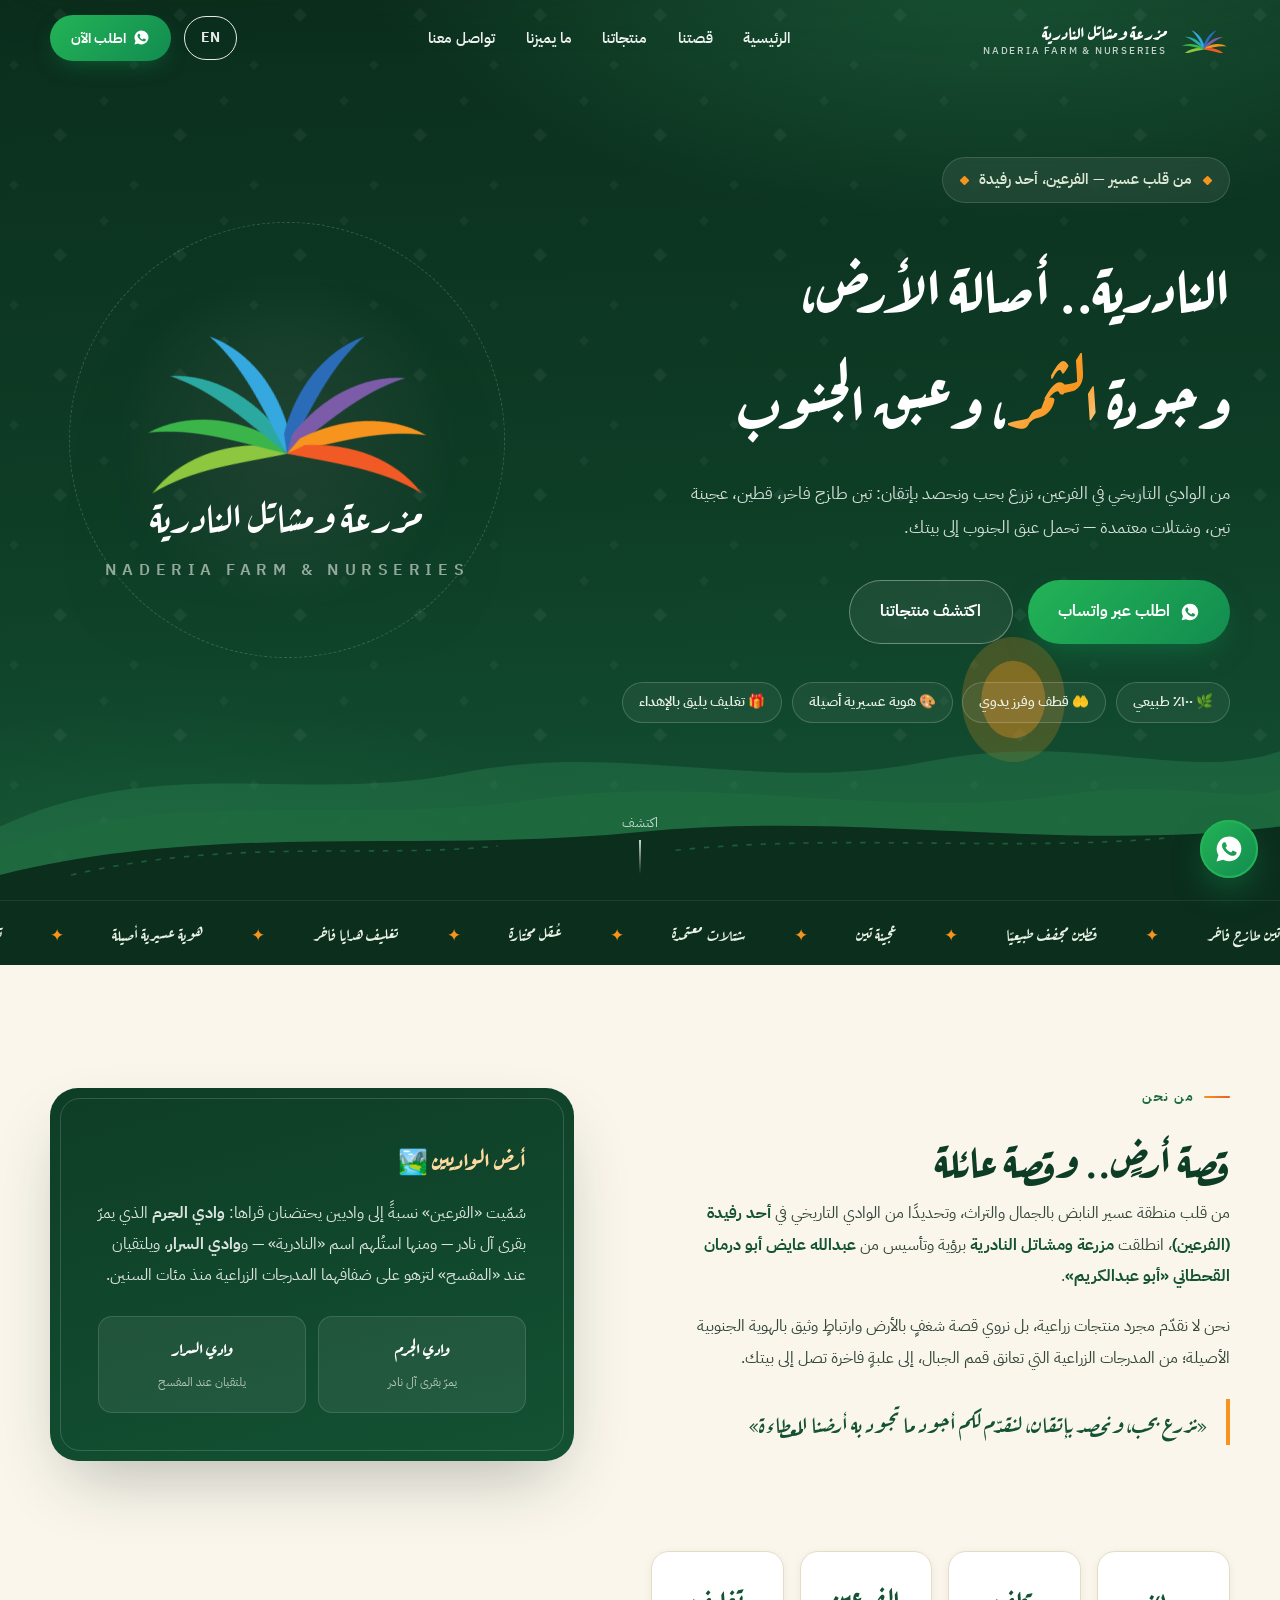
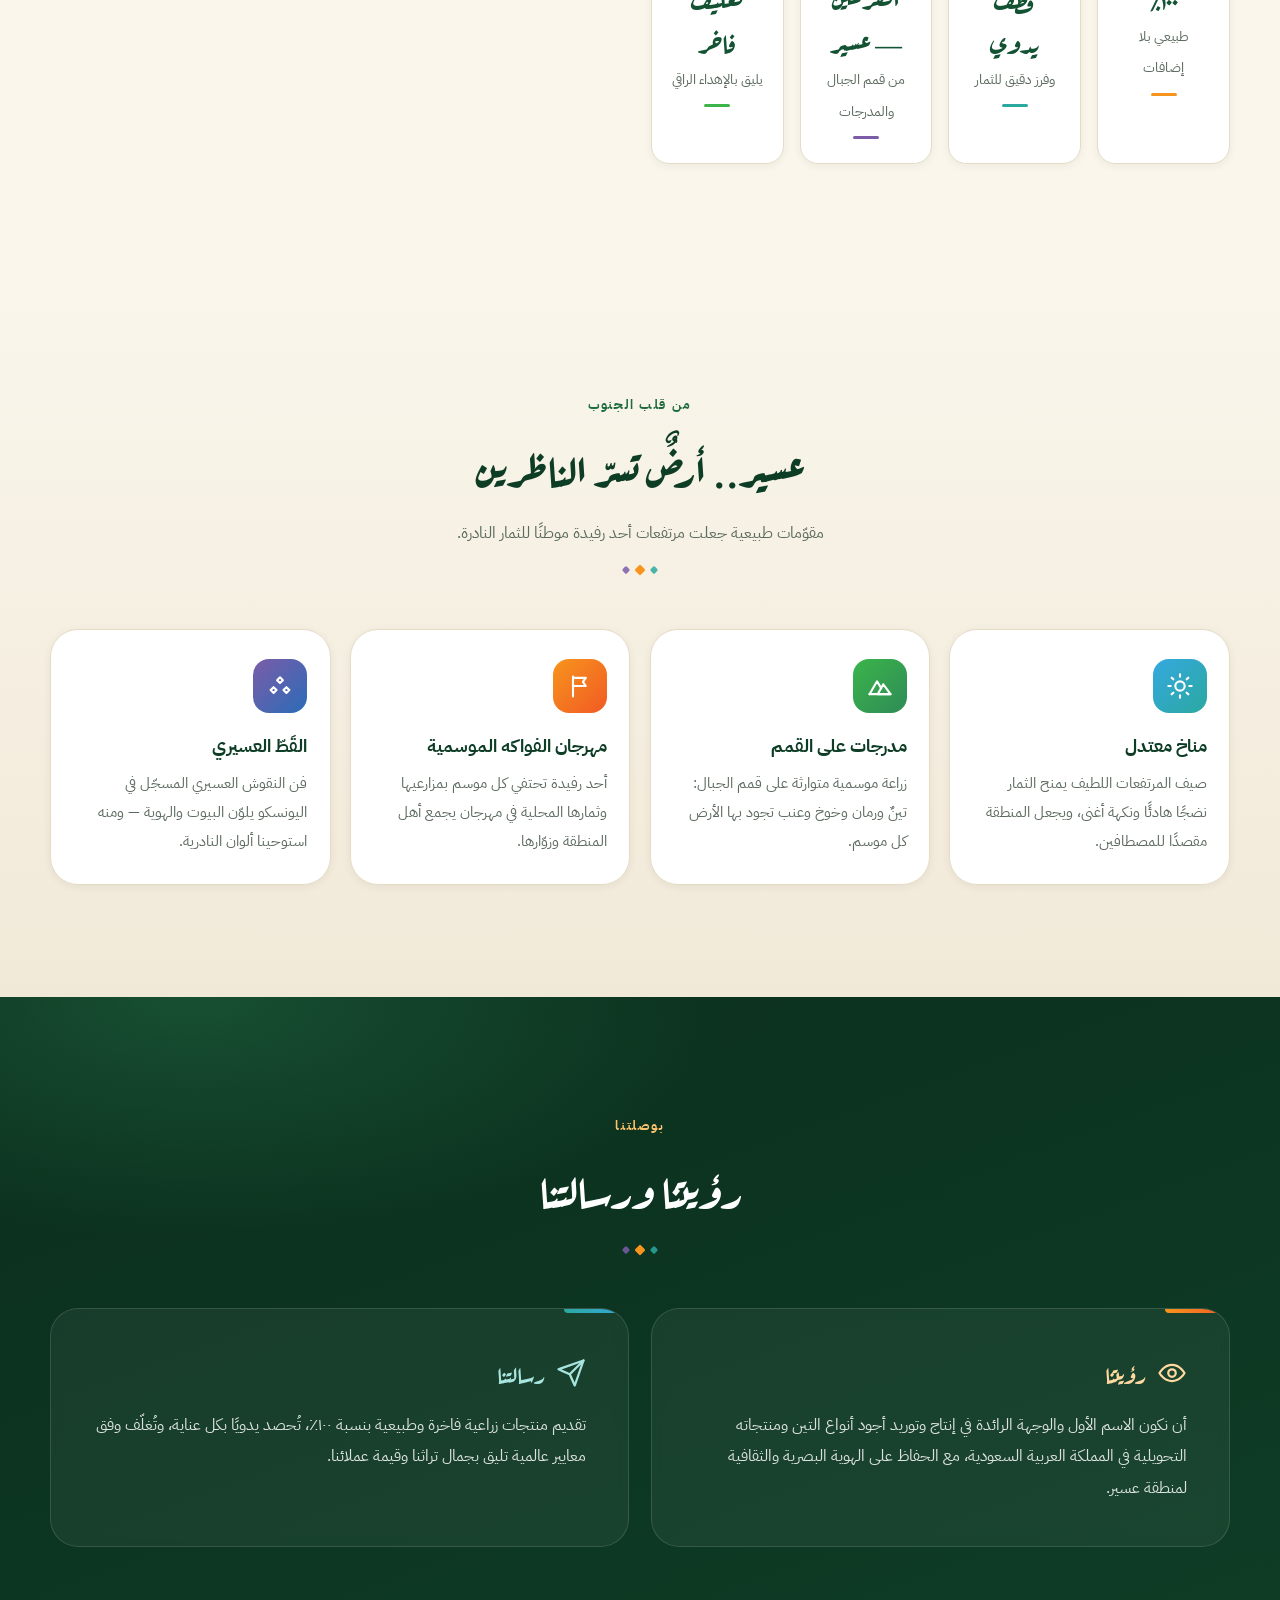
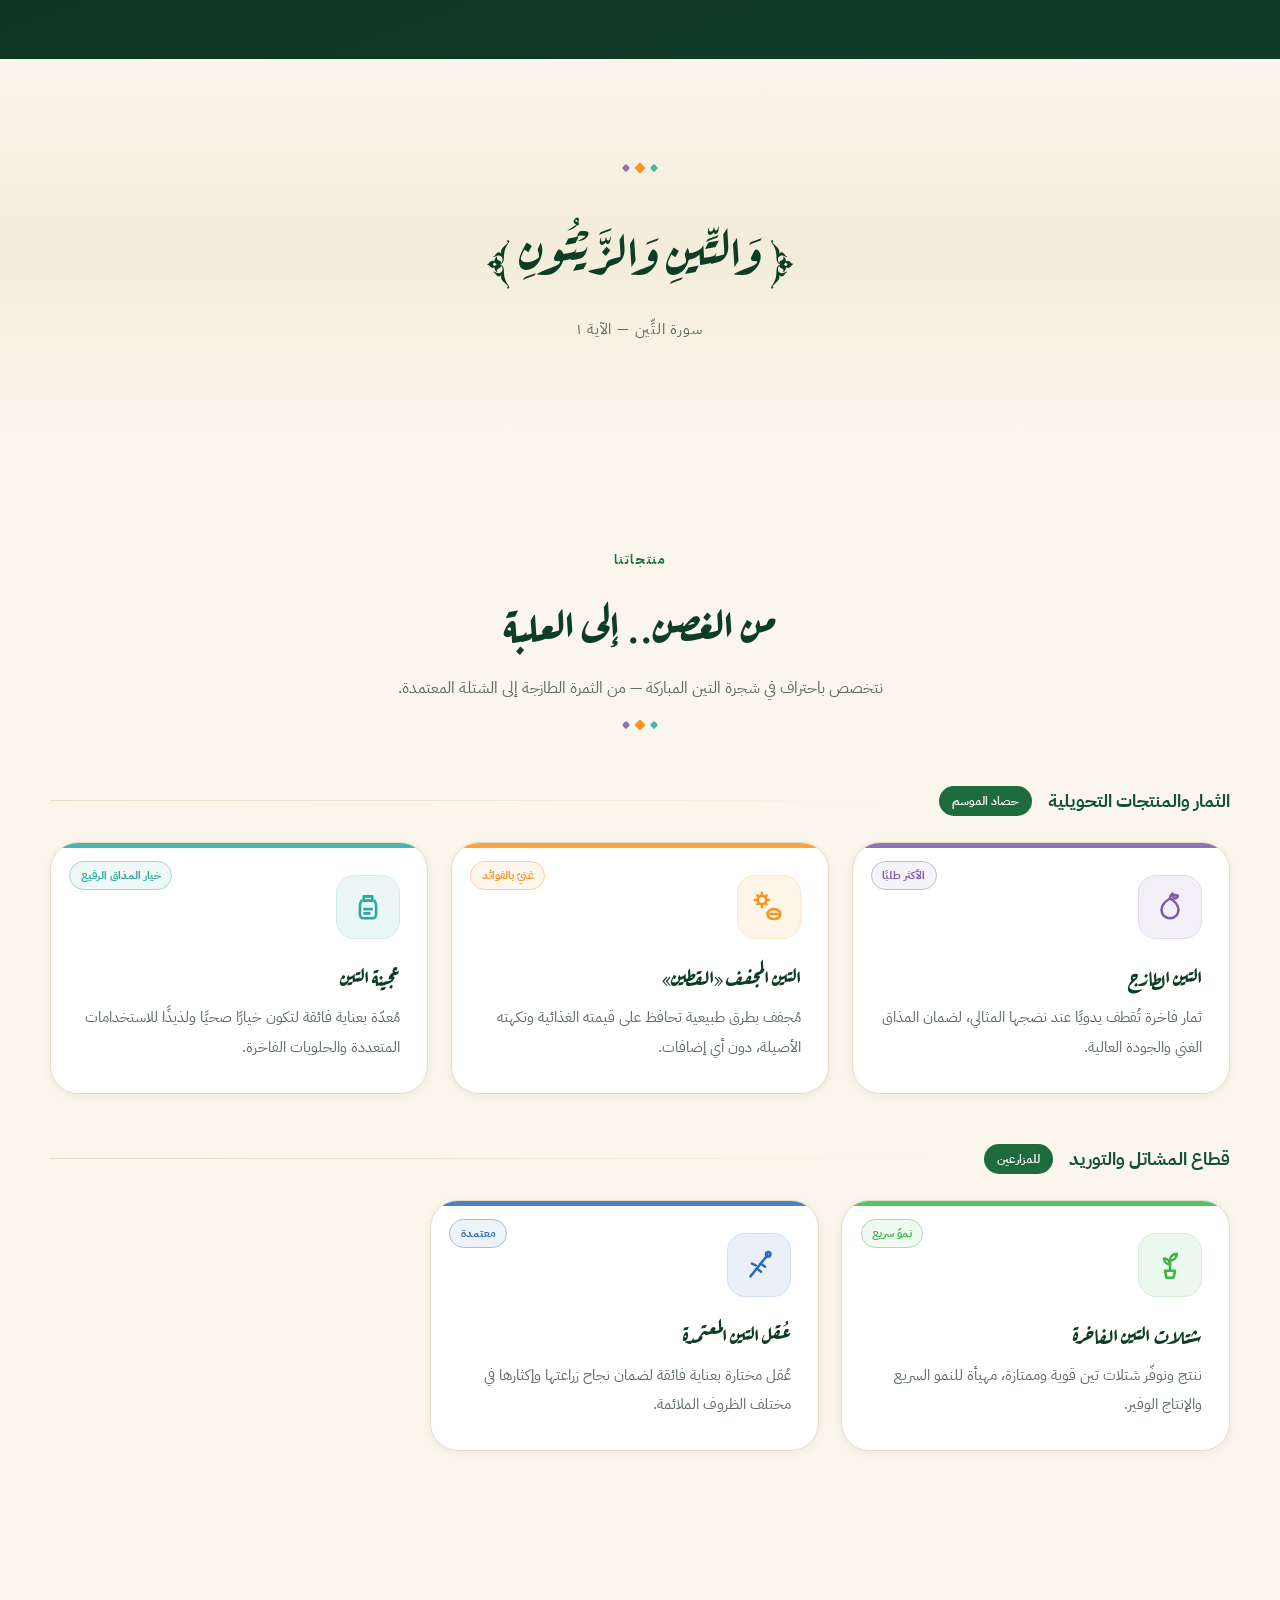
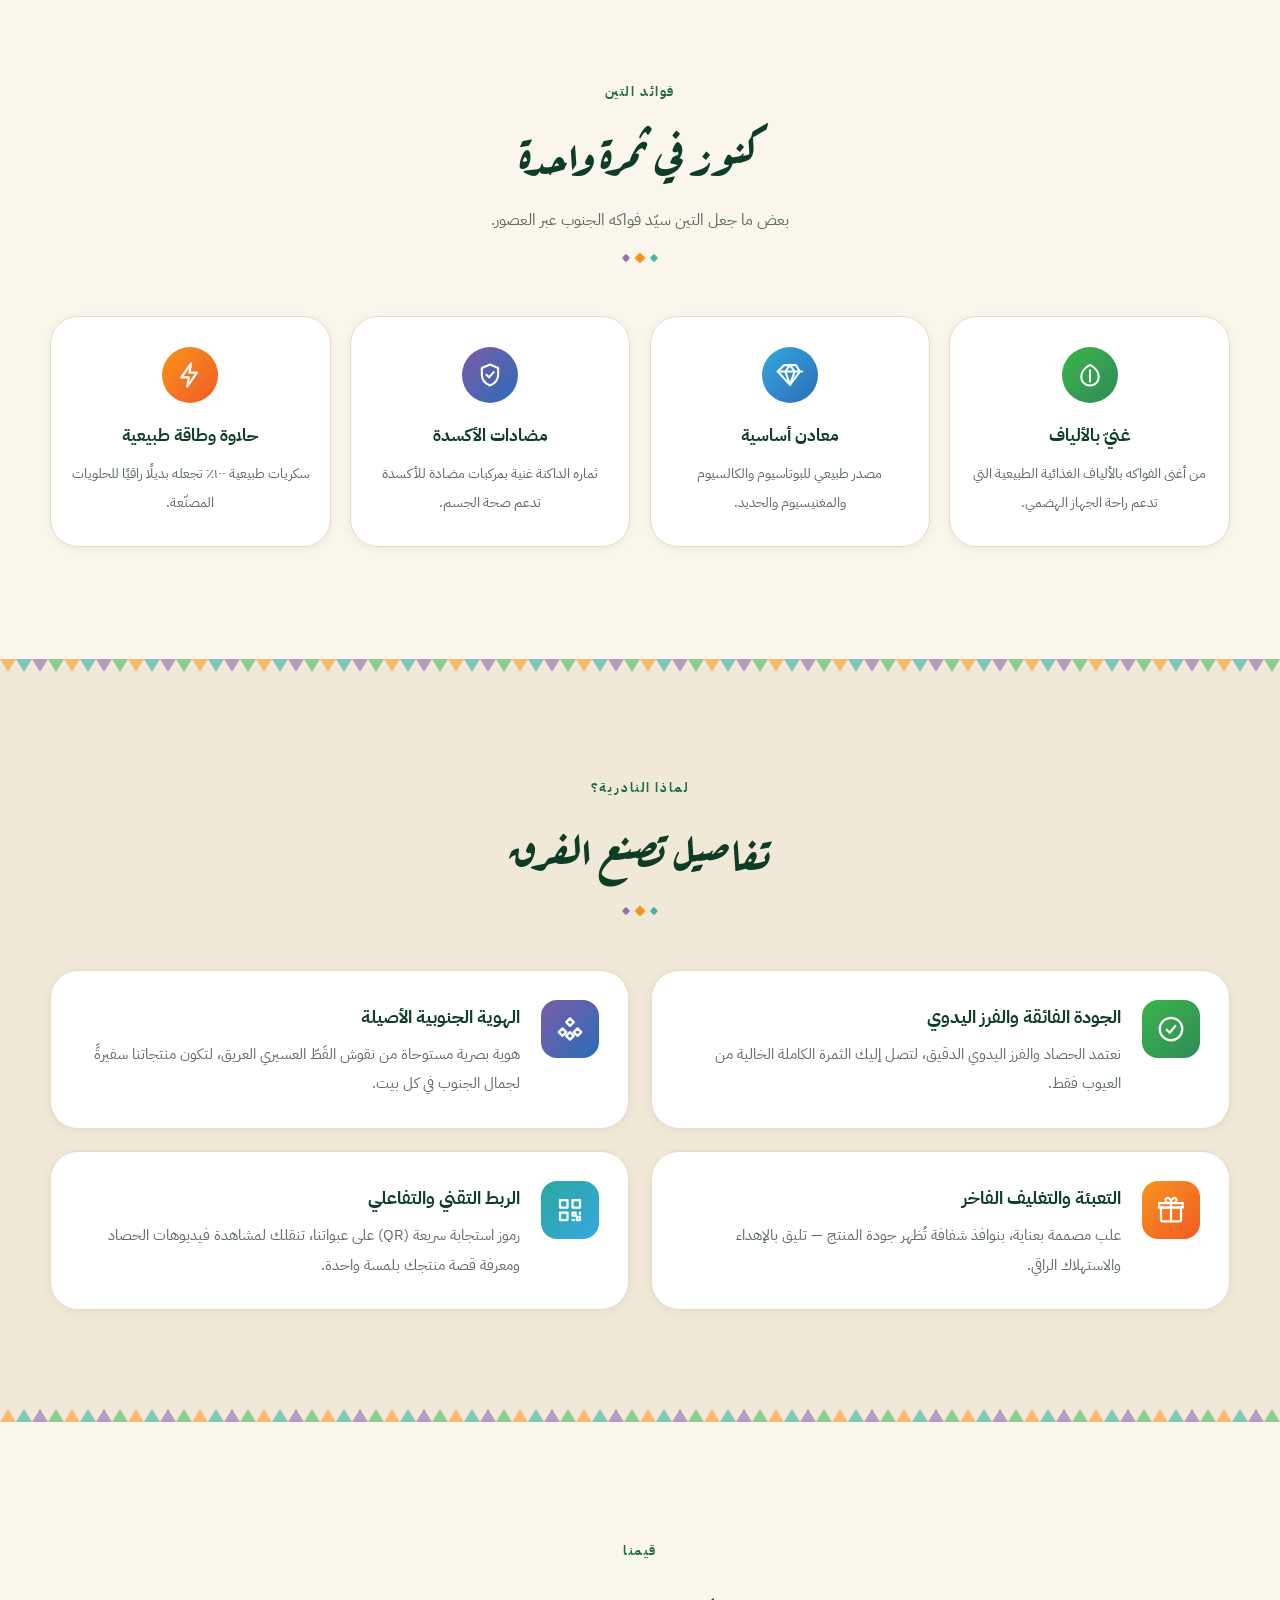
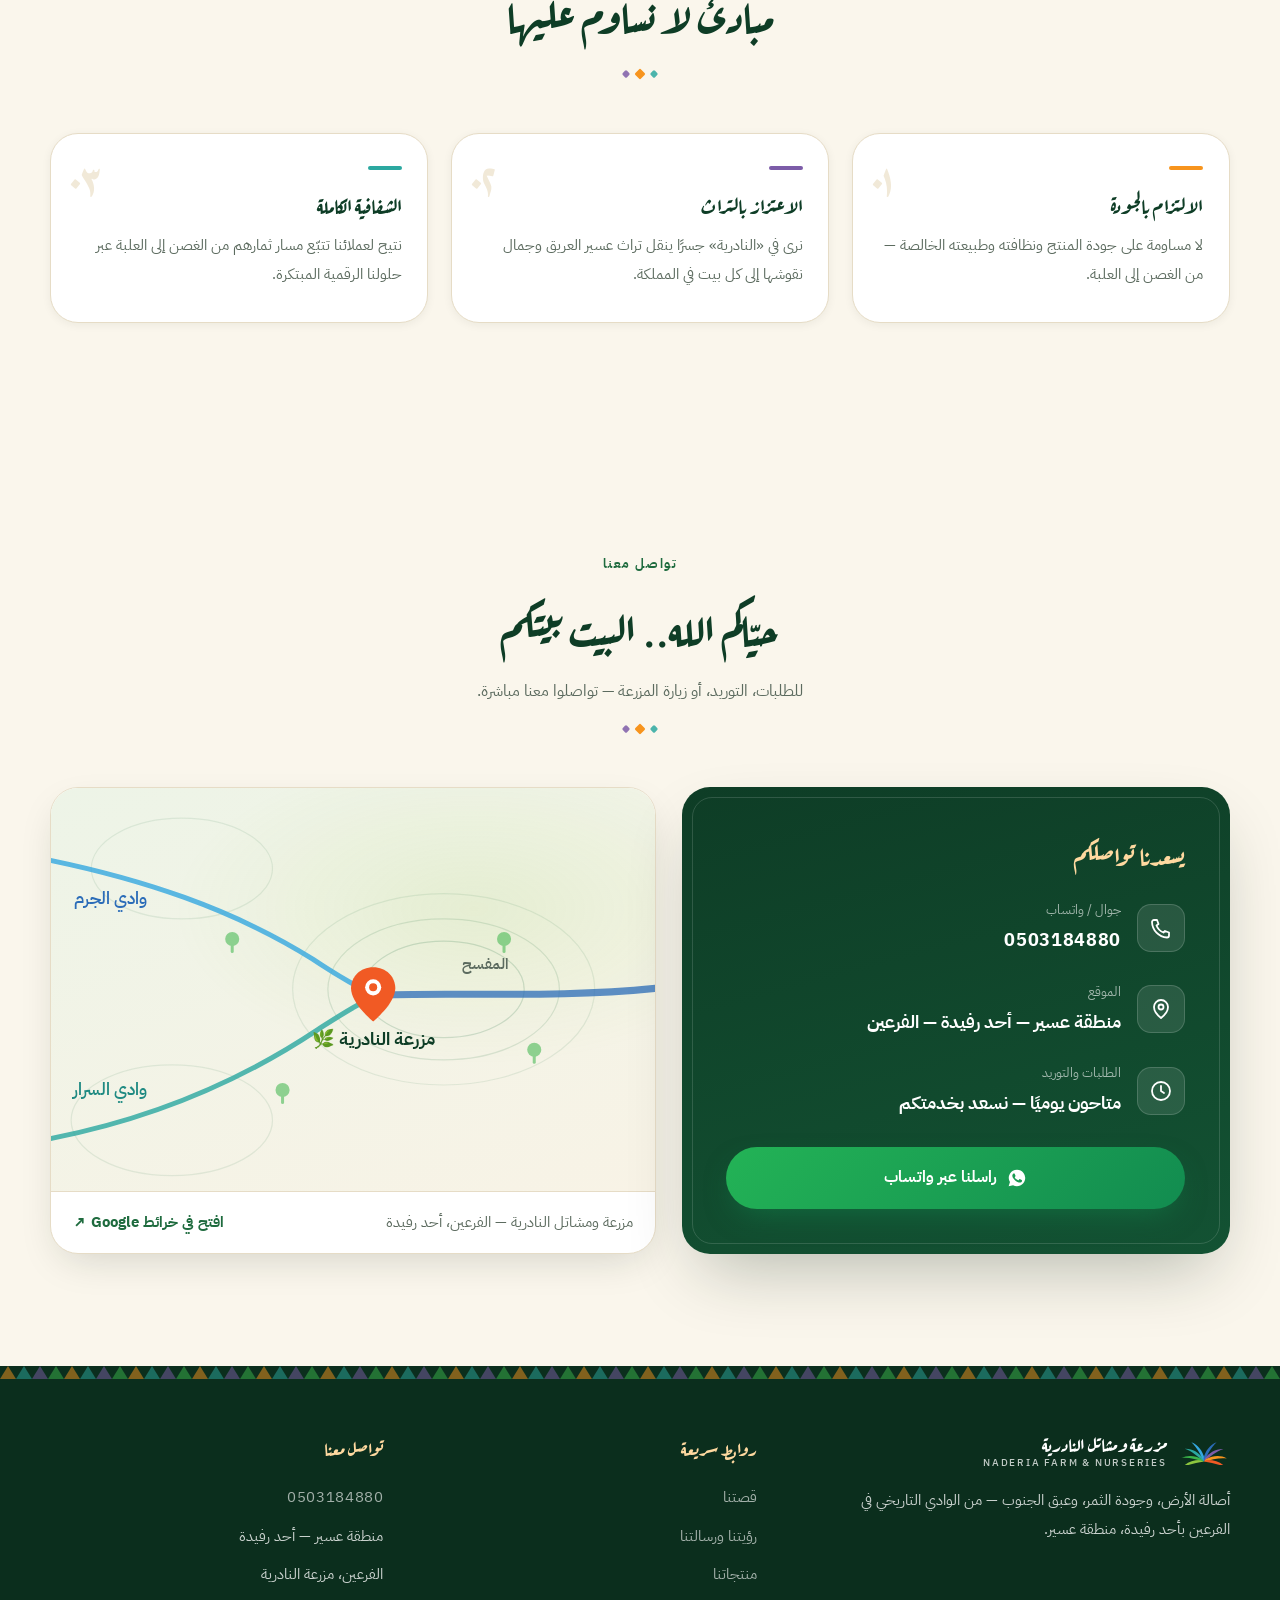
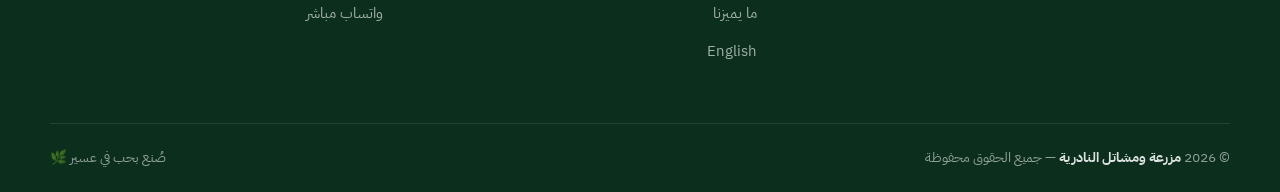
==== index.html @ a47b40c0 "الموقع الرسمي لمزرعة ومشاتل النادرية — النسخة الأولى موقع ثنائي اللغة (عربي/إنجليزي) لمزرعة ومشاتل ا" ====
<!DOCTYPE html>
<html lang="ar" dir="rtl">
<head>
  <meta charset="UTF-8">
  <meta name="viewport" content="width=device-width, initial-scale=1.0">
  <title>مزرعة ومشاتل النادرية | تين عسير الفاخر — الفرعين، أحد رفيدة</title>
  <meta name="description" content="مزرعة ومشاتل النادرية في الفرعين بأحد رفيدة، منطقة عسير — تين طازج فاخر، قطين، عجينة تين، شتلات وعُقل تين معتمدة. جودة فائقة بهوية جنوبية أصيلة وتغليف يليق بالإهداء.">
  <link rel="canonical" href="https://alnaderia.com/">
  <link rel="alternate" hreflang="ar" href="https://alnaderia.com/">
  <link rel="alternate" hreflang="en" href="https://alnaderia.com/en/">
  <link rel="icon" type="image/svg+xml" href="favicon.svg">

  <meta property="og:type" content="website">
  <meta property="og:url" content="https://alnaderia.com/">
  <meta property="og:title" content="مزرعة ومشاتل النادرية | تين عسير الفاخر">
  <meta property="og:description" content="من الوادي التاريخي في الفرعين بأحد رفيدة — تين طازج، قطين، عجينة تين، وشتلات معتمدة بهوية عسيرية أصيلة.">
  <meta property="og:locale" content="ar_SA">

  <link rel="preconnect" href="https://fonts.googleapis.com">
  <link rel="preconnect" href="https://fonts.gstatic.com" crossorigin>
  <link href="https://fonts.googleapis.com/css2?family=Aref+Ruqaa:wght@400;700&family=IBM+Plex+Sans+Arabic:wght@300;400;500;600;700&display=swap" rel="stylesheet">
  <link rel="stylesheet" href="assets/style.css">

  <script type="application/ld+json">
  {
    "@context": "https://schema.org",
    "@type": "LocalBusiness",
    "name": "مزرعة ومشاتل النادرية",
    "alternateName": "Naderia Farm and Nurseries",
    "url": "https://alnaderia.com",
    "telephone": "+966503184880",
    "founder": {
      "@type": "Person",
      "name": "عبدالله عايض أبو درمان القحطاني",
      "alternateName": "أبو عبدالكريم"
    },
    "address": {
      "@type": "PostalAddress",
      "addressCountry": "SA",
      "addressRegion": "منطقة عسير",
      "addressLocality": "أحد رفيدة — الفرعين"
    },
    "description": "مزرعة متخصصة في إنتاج التين الفاخر ومنتجاته التحويلية وشتلات وعُقل التين المعتمدة في منطقة عسير."
  }
  </script>
</head>
<body>

  <!-- ===== Header ===== -->
  <header class="header" id="siteHeader">
    <div class="container">
      <a href="#home" class="brand" aria-label="مزرعة ومشاتل النادرية">
        <svg viewBox="32 28 136 76" aria-hidden="true">
          <g>
            <path fill="#8DC63F" transform="rotate(-85 100 96)" d="M100 96 C 94 76 90 56 78 40 C 94 50 102 68 103 88 Z"/>
            <path fill="#3BB54A" transform="rotate(-60 100 96)" d="M100 96 C 94 76 90 56 78 40 C 94 50 102 68 103 88 Z"/>
            <path fill="#2BA8A0" transform="rotate(-35 100 96)" d="M100 96 C 94 76 90 56 78 40 C 94 50 102 68 103 88 Z"/>
            <path fill="#35A8E0" transform="rotate(-12 100 96)" d="M100 96 C 94 76 90 56 78 40 C 94 50 102 68 103 88 Z"/>
            <path fill="#2B6CB8" transform="rotate(12 100 96)" d="M100 96 C 106 76 110 56 122 40 C 106 50 98 68 97 88 Z"/>
            <path fill="#7C5CA8" transform="rotate(36 100 96)" d="M100 96 C 106 76 110 56 122 40 C 106 50 98 68 97 88 Z"/>
            <path fill="#F7941D" transform="rotate(61 100 96)" d="M100 96 C 106 76 110 56 122 40 C 106 50 98 68 97 88 Z"/>
            <path fill="#F15A24" transform="rotate(85 100 96)" d="M100 96 C 106 76 110 56 122 40 C 106 50 98 68 97 88 Z"/>
          </g>
        </svg>
        <span class="brand-name">مزرعة ومشاتل النادرية
          <span class="brand-tag">Naderia Farm &amp; Nurseries</span>
        </span>
      </a>

      <nav class="nav" aria-label="التنقل الرئيسي">
        <a href="#home">الرئيسية</a>
        <a href="#story">قصتنا</a>
        <a href="#products">منتجاتنا</a>
        <a href="#features">ما يميزنا</a>
        <a href="#contact">تواصل معنا</a>
      </nav>

      <div class="header-actions">
        <a class="lang-switch" href="en/" lang="en" dir="ltr">EN</a>
        <a class="header-cta" href="https://wa.me/966503184880?text=السلام%20عليكم،%20أرغب%20بالاستفسار%20عن%20منتجات%20مزرعة%20النادرية" target="_blank" rel="noopener">
          <svg viewBox="0 0 24 24" fill="currentColor" aria-hidden="true"><path d="M12.04 2a9.9 9.9 0 0 0-8.5 14.9L2 22l5.25-1.38A9.9 9.9 0 1 0 12.04 2zm5.8 14.06c-.24.68-1.4 1.3-1.93 1.35-.5.04-1.12.06-1.8-.11a11.6 11.6 0 0 1-1.64-.6c-2.88-1.25-4.76-4.15-4.9-4.34-.15-.2-1.18-1.57-1.18-3s.75-2.13 1-2.42c.26-.3.57-.37.76-.37h.55c.18 0 .41-.06.64.5.24.57.8 1.97.87 2.11.07.15.12.32.02.51-.1.2-.14.31-.29.48-.14.17-.3.37-.44.5-.14.15-.3.3-.13.6.17.28.74 1.22 1.6 1.98 1.1.98 2.02 1.28 2.3 1.43.3.14.46.12.63-.07.17-.2.72-.84.92-1.13.2-.3.39-.24.65-.15.27.1 1.7.8 2 .95.28.14.48.22.55.34.07.12.07.68-.17 1.35z"/></svg>
          اطلب الآن
        </a>
        <button class="burger" id="burgerBtn" aria-label="القائمة" aria-expanded="false"><span></span></button>
      </div>
    </div>
  </header>

  <!-- mobile nav -->
  <nav class="mobile-nav" id="mobileNav" aria-label="قائمة الجوال">
    <a href="#home">الرئيسية</a>
    <a href="#story">قصتنا</a>
    <a href="#products">منتجاتنا</a>
    <a href="#features">ما يميزنا</a>
    <a href="#contact">تواصل معنا</a>
    <a href="en/" lang="en" dir="ltr" style="text-align:center">English — EN</a>
    <a class="btn btn-wa" href="https://wa.me/966503184880?text=السلام%20عليكم،%20أرغب%20بالاستفسار%20عن%20منتجات%20مزرعة%20النادرية" target="_blank" rel="noopener">اطلب عبر واتساب</a>
  </nav>

  <!-- ===== Hero ===== -->
  <section class="hero" id="home">
    <div class="container">
      <div class="hero-text">
        <span class="hero-kicker"><i></i> من قلب عسير — الفرعين، أحد رفيدة <i></i></span>
        <h1>النادرية.. أصالة الأرض،<br>وجودة <span class="hl">الثمر</span>، وعبق الجنوب</h1>
        <p class="hero-sub">من الوادي التاريخي في الفرعين، نزرع بحب ونحصد بإتقان: تين طازج فاخر، قطين، عجينة تين، وشتلات معتمدة — تحمل عبق الجنوب إلى بيتك.</p>
        <div class="hero-ctas">
          <a class="btn btn-wa" href="https://wa.me/966503184880?text=السلام%20عليكم،%20أرغب%20بالاستفسار%20عن%20منتجات%20مزرعة%20النادرية" target="_blank" rel="noopener">
            <svg viewBox="0 0 24 24" fill="currentColor" aria-hidden="true"><path d="M12.04 2a9.9 9.9 0 0 0-8.5 14.9L2 22l5.25-1.38A9.9 9.9 0 1 0 12.04 2zm5.8 14.06c-.24.68-1.4 1.3-1.93 1.35-.5.04-1.12.06-1.8-.11a11.6 11.6 0 0 1-1.64-.6c-2.88-1.25-4.76-4.15-4.9-4.34-.15-.2-1.18-1.57-1.18-3s.75-2.13 1-2.42c.26-.3.57-.37.76-.37h.55c.18 0 .41-.06.64.5.24.57.8 1.97.87 2.11.07.15.12.32.02.51-.1.2-.14.31-.29.48-.14.17-.3.37-.44.5-.14.15-.3.3-.13.6.17.28.74 1.22 1.6 1.98 1.1.98 2.02 1.28 2.3 1.43.3.14.46.12.63-.07.17-.2.72-.84.92-1.13.2-.3.39-.24.65-.15.27.1 1.7.8 2 .95.28.14.48.22.55.34.07.12.07.68-.17 1.35z"/></svg>
            اطلب عبر واتساب
          </a>
          <a class="btn btn-ghost" href="#products">اكتشف منتجاتنا</a>
        </div>
        <div class="hero-chips">
          <span>🌿 ١٠٠٪ طبيعي</span>
          <span>🤲 قطف وفرز يدوي</span>
          <span>🎨 هوية عسيرية أصيلة</span>
          <span>🎁 تغليف يليق بالإهداء</span>
        </div>
      </div>

      <div class="hero-mark" aria-hidden="true">
        <svg viewBox="10 25 180 130">
          <path class="frond" style="--rot:-85deg; animation-delay:.10s" fill="#8DC63F" d="M100 96 C 94 76 90 56 78 40 C 94 50 102 68 103 88 Z"/>
          <path class="frond" style="--rot:-60deg; animation-delay:.20s" fill="#3BB54A" d="M100 96 C 94 76 90 56 78 40 C 94 50 102 68 103 88 Z"/>
          <path class="frond" style="--rot:-35deg; animation-delay:.30s" fill="#2BA8A0" d="M100 96 C 94 76 90 56 78 40 C 94 50 102 68 103 88 Z"/>
          <path class="frond" style="--rot:-12deg; animation-delay:.40s" fill="#35A8E0" d="M100 96 C 94 76 90 56 78 40 C 94 50 102 68 103 88 Z"/>
          <path class="frond" style="--rot:12deg;  animation-delay:.50s" fill="#2B6CB8" d="M100 96 C 106 76 110 56 122 40 C 106 50 98 68 97 88 Z"/>
          <path class="frond" style="--rot:36deg;  animation-delay:.60s" fill="#7C5CA8" d="M100 96 C 106 76 110 56 122 40 C 106 50 98 68 97 88 Z"/>
          <path class="frond" style="--rot:61deg;  animation-delay:.70s" fill="#F7941D" d="M100 96 C 106 76 110 56 122 40 C 106 50 98 68 97 88 Z"/>
          <path class="frond" style="--rot:85deg;  animation-delay:.80s" fill="#F15A24" d="M100 96 C 106 76 110 56 122 40 C 106 50 98 68 97 88 Z"/>
          <text x="100" y="130" text-anchor="middle" class="mark-name">مزرعة ومشاتل النادرية</text>
          <text x="100" y="148" text-anchor="middle" class="mark-sub">NADERIA FARM &amp; NURSERIES</text>
        </svg>
      </div>
    </div>

    <div class="hero-mountains" aria-hidden="true">
      <svg viewBox="0 0 1440 260" preserveAspectRatio="none">
        <circle cx="1140" cy="72" r="58" fill="#F7941D" opacity=".22"/>
        <circle cx="1140" cy="72" r="36" fill="#F7941D" opacity=".35"/>
        <path fill="#2E8B57" opacity=".35" d="M0 190 C 180 120 340 170 520 140 C 700 110 860 160 1040 130 C 1220 100 1330 150 1440 120 L1440 260 L0 260 Z"/>
        <path fill="#1E6B3E" opacity=".7" d="M0 210 C 200 150 400 190 600 165 C 800 140 1000 185 1200 160 C 1320 145 1400 170 1440 155 L1440 260 L0 260 Z"/>
        <path fill="#0B2E1D" d="M0 235 C 240 185 480 215 720 195 C 960 175 1200 215 1440 190 L1440 260 L0 260 Z"/>
        <path fill="none" stroke="#2E8B57" stroke-width="1.5" opacity=".5" stroke-dasharray="6 10" d="M80 235 C 260 200 420 220 560 208"/>
        <path fill="none" stroke="#2E8B57" stroke-width="1.5" opacity=".5" stroke-dasharray="6 10" d="M760 212 C 940 196 1140 214 1320 200"/>
      </svg>
    </div>

    <div class="scroll-cue">اكتشف</div>
  </section>

  <!-- ===== Marquee ===== -->
  <div class="marquee" aria-hidden="true">
    <div class="marquee-track">
      <span>تين طازج فاخر <b>✦</b> قطين مجفف طبيعيًا <b>✦</b> عجينة تين <b>✦</b> شتلات معتمدة <b>✦</b> عُقل مختارة <b>✦</b> تغليف هدايا فاخر <b>✦</b> هوية عسيرية أصيلة <b>✦</b></span>
      <span>تين طازج فاخر <b>✦</b> قطين مجفف طبيعيًا <b>✦</b> عجينة تين <b>✦</b> شتلات معتمدة <b>✦</b> عُقل مختارة <b>✦</b> تغليف هدايا فاخر <b>✦</b> هوية عسيرية أصيلة <b>✦</b></span>
    </div>
  </div>

  <!-- ===== Story ===== -->
  <section class="story section" id="story">
    <div class="container">
      <div class="story-text">
        <span class="kicker">من نحن</span>
        <h2 class="sec-title">قصة أرضٍ.. وقصة عائلة</h2>
        <p class="reveal">من قلب منطقة عسير النابض بالجمال والتراث، وتحديدًا من الوادي التاريخي في <strong>أحد رفيدة (الفرعين)</strong>، انطلقت <strong>مزرعة ومشاتل النادرية</strong> برؤية وتأسيس من <strong>عبدالله عايض أبو درمان القحطاني «أبو عبدالكريم»</strong>.</p>
        <p class="reveal" style="--d:.1s">نحن لا نقدّم مجرد منتجات زراعية، بل نروي قصة شغفٍ بالأرض وارتباطٍ وثيق بالهوية الجنوبية الأصيلة؛ من المدرجات الزراعية التي تعانق قمم الجبال، إلى علبةٍ فاخرة تصل إلى بيتك.</p>
        <blockquote class="story-quote reveal" style="--d:.2s">«نزرع بحب، ونحصد بإتقان، لنقدّم لكم أجود ما تجود به أرضنا المعطاءة»</blockquote>
      </div>

      <aside class="story-card reveal" style="--d:.15s">
        <h3>أرض الواديين 🏞️</h3>
        <p>سُمّيت «الفرعين» نسبةً إلى واديين يحتضنان قراها: <strong>وادي الجرم</strong> الذي يمرّ بقرى آل نادر — ومنها استُلهم اسم «النادرية» — و<strong>وادي السرار</strong>، ويلتقيان عند «المفسح» لتزهو على ضفافهما المدرجات الزراعية منذ مئات السنين.</p>
        <div class="wadis">
          <div><b>وادي الجرم</b><small>يمرّ بقرى آل نادر</small></div>
          <div><b>وادي السرار</b><small>يلتقيان عند المفسح</small></div>
        </div>
      </aside>
    </div>

    <div class="container">
      <div class="stats">
        <div class="stat reveal"><b>١٠٠٪</b><span>طبيعي بلا إضافات</span><i></i></div>
        <div class="stat reveal" style="--d:.1s"><b>قطف يدوي</b><span>وفرز دقيق للثمار</span><i></i></div>
        <div class="stat reveal" style="--d:.2s"><b>الفرعين — عسير</b><span>من قمم الجبال والمدرجات</span><i></i></div>
        <div class="stat reveal" style="--d:.3s"><b>تغليف فاخر</b><span>يليق بالإهداء الراقي</span><i></i></div>
      </div>
    </div>
  </section>

  <!-- ===== Region ===== -->
  <section class="region section" id="region">
    <div class="container">
      <div class="sec-head center">
        <span class="kicker">من قلب الجنوب</span>
        <h2 class="sec-title">عسير.. أرضٌ تسرّ الناظرين</h2>
        <p class="sec-sub">مقوّمات طبيعية جعلت مرتفعات أحد رفيدة موطنًا للثمار النادرة.</p>
        <div class="orn"><i></i><i></i><i></i></div>
      </div>
      <div class="region-grid">
        <article class="rcard reveal">
          <div class="rico"><svg viewBox="0 0 24 24" fill="none" stroke="currentColor" stroke-width="1.8" stroke-linecap="round" stroke-linejoin="round"><circle cx="12" cy="12" r="4"/><path d="M12 2v2M12 20v2M2 12h2M20 12h2M4.9 4.9l1.4 1.4M17.7 17.7l1.4 1.4M19.1 4.9l-1.4 1.4M6.3 17.7l-1.4 1.4"/></svg></div>
          <h3>مناخ معتدل</h3>
          <p>صيف المرتفعات اللطيف يمنح الثمار نضجًا هادئًا ونكهة أغنى، ويجعل المنطقة مقصدًا للمصطافين.</p>
        </article>
        <article class="rcard reveal" style="--d:.1s">
          <div class="rico"><svg viewBox="0 0 24 24" fill="none" stroke="currentColor" stroke-width="1.8" stroke-linecap="round" stroke-linejoin="round"><path d="M3 19 9.5 8l3.5 6"/><path d="M10 19l4.8-8.5L21 19z"/><path d="M3 19h18"/></svg></div>
          <h3>مدرجات على القمم</h3>
          <p>زراعة موسمية متوارثة على قمم الجبال: تينٌ ورمان وخوخ وعنب تجود بها الأرض كل موسم.</p>
        </article>
        <article class="rcard reveal" style="--d:.2s">
          <div class="rico"><svg viewBox="0 0 24 24" fill="none" stroke="currentColor" stroke-width="1.8" stroke-linecap="round" stroke-linejoin="round"><path d="M6 21V4"/><path d="M6 5h11l-2.5 3.5L17 12H6"/></svg></div>
          <h3>مهرجان الفواكه الموسمية</h3>
          <p>أحد رفيدة تحتفي كل موسم بمزارعيها وثمارها المحلية في مهرجان يجمع أهل المنطقة وزوّارها.</p>
        </article>
        <article class="rcard reveal" style="--d:.3s">
          <div class="rico"><svg viewBox="0 0 24 24" fill="none" stroke="currentColor" stroke-width="1.8" stroke-linecap="round" stroke-linejoin="round"><path d="M12 4.5 14.5 7 12 9.5 9.5 7z"/><path d="M6.5 13 9 15.5 6.5 18 4 15.5z"/><path d="M17.5 13 20 15.5 17.5 18 15 15.5z"/></svg></div>
          <h3>القَطّ العسيري</h3>
          <p>فن النقوش العسيري المسجّل في اليونسكو يلوّن البيوت والهوية — ومنه استوحينا ألوان النادرية.</p>
        </article>
      </div>
    </div>
  </section>

  <!-- ===== Vision ===== -->
  <section class="vision section" id="vision">
    <div class="container">
      <div class="sec-head center">
        <span class="kicker">بوصلتنا</span>
        <h2 class="sec-title">رؤيتنا ورسالتنا</h2>
        <div class="orn"><i></i><i></i><i></i></div>
      </div>
      <div class="vision-grid">
        <article class="vision-card v1 reveal">
          <h3><svg viewBox="0 0 24 24" fill="none" stroke="currentColor" stroke-width="1.8" stroke-linecap="round" stroke-linejoin="round"><path d="M2 12s3.5-6.5 10-6.5S22 12 22 12s-3.5 6.5-10 6.5S2 12 2 12z"/><circle cx="12" cy="12" r="3"/></svg> رؤيتنا</h3>
          <p>أن نكون الاسم الأول والوجهة الرائدة في إنتاج وتوريد أجود أنواع التين ومنتجاته التحويلية في المملكة العربية السعودية، مع الحفاظ على الهوية البصرية والثقافية لمنطقة عسير.</p>
        </article>
        <article class="vision-card v2 reveal" style="--d:.15s">
          <h3><svg viewBox="0 0 24 24" fill="none" stroke="currentColor" stroke-width="1.8" stroke-linecap="round" stroke-linejoin="round"><path d="M22 2 11 13"/><path d="M22 2 15 22l-4-9-9-4z"/></svg> رسالتنا</h3>
          <p>تقديم منتجات زراعية فاخرة وطبيعية بنسبة ١٠٠٪، تُحصد يدويًا بكل عناية، وتُغلّف وفق معايير عالمية تليق بجمال تراثنا وقيمة عملائنا.</p>
        </article>
      </div>
    </div>
  </section>

  <!-- ===== Ayah ===== -->
  <section class="ayah" id="ayah">
    <div class="container">
      <div class="orn"><i></i><i></i><i></i></div>
      <p class="ayah-text reveal">﴿ وَالتِّينِ وَالزَّيْتُونِ ﴾</p>
      <p class="ayah-ref reveal" style="--d:.15s">سورة التِّين — الآية ١</p>
    </div>
  </section>

  <!-- ===== Products ===== -->
  <section class="products section" id="products">
    <div class="container">
      <div class="sec-head center">
        <span class="kicker">منتجاتنا</span>
        <h2 class="sec-title">من الغصن.. إلى العلبة</h2>
        <p class="sec-sub">نتخصص باحتراف في شجرة التين المباركة — من الثمرة الطازجة إلى الشتلة المعتمدة.</p>
        <div class="orn"><i></i><i></i><i></i></div>
      </div>

      <div class="prod-group">
        <h3 class="prod-group-title">الثمار والمنتجات التحويلية <em>حصاد الموسم</em></h3>
        <div class="prod-grid">
          <article class="prod-card reveal" style="--accent:#7C5CA8">
            <span class="prod-badge">الأكثر طلبًا</span>
            <div class="prod-icon"><svg viewBox="0 0 24 24" fill="none" stroke="currentColor" stroke-width="1.8" stroke-linecap="round" stroke-linejoin="round"><path d="M12 6c-3.5 2-6 4.6-6 8a6 6 0 0 0 12 0c0-3.4-2.5-6-6-8z"/><path d="M12 6c0-1.5.8-2.7 2-3.5"/><path d="M14 4.2c1.2-.7 2.7-.7 3.6-.1-.4 1.2-1.7 2-3.1 1.8"/></svg></div>
            <h3>التين الطازج</h3>
            <p>ثمار فاخرة تُقطف يدويًا عند نضجها المثالي، لضمان المذاق الغني والجودة العالية.</p>
          </article>
          <article class="prod-card reveal" style="--accent:#F7941D; --d:.1s">
            <span class="prod-badge">غنيّ بالفوائد</span>
            <div class="prod-icon"><svg viewBox="0 0 24 24" fill="none" stroke="currentColor" stroke-width="1.8" stroke-linecap="round" stroke-linejoin="round"><circle cx="7" cy="7" r="3"/><path d="M7 2v1.2M7 10.8V12M2 7h1.2M10.8 7H12M3.8 3.8l.9.9M9.3 9.3l.9.9M9.3 4.7l.9-.9M3.8 10.2l.9-.9"/><path d="M11 17c0-2 2-3.5 4.5-3.5S20 15 20 17s-2 3.5-4.5 3.5S11 19 11 17z"/><path d="M13 17h5"/></svg></div>
            <h3>التين المجفف «القطين»</h3>
            <p>مُجفف بطرق طبيعية تحافظ على قيمته الغذائية ونكهته الأصيلة، دون أي إضافات.</p>
          </article>
          <article class="prod-card reveal" style="--accent:#2BA8A0; --d:.2s">
            <span class="prod-badge">خيار المذاق الرفيع</span>
            <div class="prod-icon"><svg viewBox="0 0 24 24" fill="none" stroke="currentColor" stroke-width="1.8" stroke-linecap="round" stroke-linejoin="round"><path d="M9 4.5h6v3H9z"/><path d="M7.5 7.5c-.8 1-1.2 2.2-1.2 3.5v6.5a2.5 2.5 0 0 0 2.5 2.5h6.4a2.5 2.5 0 0 0 2.5-2.5V11c0-1.3-.4-2.5-1.2-3.5"/><path d="M9.5 13.5h5"/><path d="M9.5 16.5h3.5"/></svg></div>
            <h3>عجينة التين</h3>
            <p>مُعدّة بعناية فائقة لتكون خيارًا صحيًا ولذيذًا للاستخدامات المتعددة والحلويات الفاخرة.</p>
          </article>
        </div>
      </div>

      <div class="prod-group">
        <h3 class="prod-group-title">قطاع المشاتل والتوريد <em>للمزارعين</em></h3>
        <div class="prod-grid two">
          <article class="prod-card reveal" style="--accent:#3BB54A">
            <span class="prod-badge">نموّ سريع</span>
            <div class="prod-icon"><svg viewBox="0 0 24 24" fill="none" stroke="currentColor" stroke-width="1.8" stroke-linecap="round" stroke-linejoin="round"><path d="M8.5 16h7l-.9 4.6a1 1 0 0 1-1 .4h-3.2a1 1 0 0 1-1-.4z"/><path d="M12 16V9"/><path d="M12 9c0-2.8 2-5 4.8-5C16.6 6.8 14.8 9 12 9z"/><path d="M12 11.5c0-2.2-1.7-4-4.2-4C8 9.7 9.6 11.5 12 11.5z"/></svg></div>
            <h3>شتلات التين الفاخرة</h3>
            <p>ننتج ونوفّر شتلات تين قوية وممتازة، مهيأة للنمو السريع والإنتاج الوفير.</p>
          </article>
          <article class="prod-card reveal" style="--accent:#2B6CB8; --d:.1s">
            <span class="prod-badge">معتمدة</span>
            <div class="prod-icon"><svg viewBox="0 0 24 24" fill="none" stroke="currentColor" stroke-width="1.8" stroke-linecap="round" stroke-linejoin="round"><path d="M6 20 18 5"/><path d="M10.5 14.5l3 2.2"/><path d="M13.2 11l3 2.2"/><path d="M9.7 12.3 7 11"/><circle cx="18.5" cy="4.5" r="1.6"/></svg></div>
            <h3>عُقل التين المعتمدة</h3>
            <p>عُقل مختارة بعناية فائقة لضمان نجاح زراعتها وإكثارها في مختلف الظروف الملائمة.</p>
          </article>
        </div>
      </div>
    </div>
  </section>

  <!-- ===== Benefits ===== -->
  <section class="benefits section" id="benefits">
    <div class="container">
      <div class="sec-head center">
        <span class="kicker">فوائد التين</span>
        <h2 class="sec-title">كنوز في ثمرة واحدة</h2>
        <p class="sec-sub">بعض ما جعل التين سيّد فواكه الجنوب عبر العصور.</p>
        <div class="orn"><i></i><i></i><i></i></div>
      </div>
      <div class="ben-grid">
        <article class="bcard reveal">
          <div class="bico"><svg viewBox="0 0 24 24" fill="none" stroke="currentColor" stroke-width="1.8" stroke-linecap="round" stroke-linejoin="round"><path d="M12 3.5C7.5 5.5 4.5 9.5 4.5 13.5a7.5 7.5 0 0 0 15 0c0-4-3-8-7.5-10z"/><path d="M12 8v9.5"/></svg></div>
          <h3>غنيّ بالألياف</h3>
          <p>من أغنى الفواكه بالألياف الغذائية الطبيعية التي تدعم راحة الجهاز الهضمي.</p>
        </article>
        <article class="bcard reveal" style="--d:.1s">
          <div class="bico"><svg viewBox="0 0 24 24" fill="none" stroke="currentColor" stroke-width="1.8" stroke-linecap="round" stroke-linejoin="round"><path d="M7 3.5h10l3.5 5.5L12 20.5 1.5 9z"/><path d="M1.5 9h21"/><path d="M12 20.5 8 9l4-5.5 4 5.5z"/></svg></div>
          <h3>معادن أساسية</h3>
          <p>مصدر طبيعي للبوتاسيوم والكالسيوم والمغنيسيوم والحديد.</p>
        </article>
        <article class="bcard reveal" style="--d:.2s">
          <div class="bico"><svg viewBox="0 0 24 24" fill="none" stroke="currentColor" stroke-width="1.8" stroke-linecap="round" stroke-linejoin="round"><path d="M12 3l7 3v5.5c0 4.5-3 7.8-7 9.5-4-1.7-7-5-7-9.5V6z"/><path d="M9 11.8l2.2 2.2 4-4.5"/></svg></div>
          <h3>مضادات الأكسدة</h3>
          <p>ثماره الداكنة غنية بمركبات مضادة للأكسدة تدعم صحة الجسم.</p>
        </article>
        <article class="bcard reveal" style="--d:.3s">
          <div class="bico"><svg viewBox="0 0 24 24" fill="none" stroke="currentColor" stroke-width="1.8" stroke-linecap="round" stroke-linejoin="round"><path d="M13 2 4.5 14H11l-1.5 8L18 10h-6.5z"/></svg></div>
          <h3>حلاوة وطاقة طبيعية</h3>
          <p>سكريات طبيعية ١٠٠٪ تجعله بديلًا راقيًا للحلويات المصنّعة.</p>
        </article>
      </div>
    </div>
  </section>

  <!-- ===== Features ===== -->
  <section class="features section" id="features">
    <div class="container">
      <div class="sec-head center">
        <span class="kicker">لماذا النادرية؟</span>
        <h2 class="sec-title">تفاصيل تصنع الفرق</h2>
        <div class="orn"><i></i><i></i><i></i></div>
      </div>
      <div class="feat-grid">
        <article class="feat reveal">
          <div class="feat-icon"><svg viewBox="0 0 24 24" fill="none" stroke="currentColor" stroke-width="1.8" stroke-linecap="round" stroke-linejoin="round"><circle cx="12" cy="12" r="9"/><path d="M8.5 12.5l2.5 2.5 4.5-5.5"/></svg></div>
          <div>
            <h3>الجودة الفائقة والفرز اليدوي</h3>
            <p>نعتمد الحصاد والفرز اليدوي الدقيق، لتصل إليك الثمرة الكاملة الخالية من العيوب فقط.</p>
          </div>
        </article>
        <article class="feat reveal" style="--d:.1s">
          <div class="feat-icon"><svg viewBox="0 0 24 24" fill="none" stroke="currentColor" stroke-width="1.8" stroke-linecap="round" stroke-linejoin="round"><path d="M12 3.5l3 3-3 3-3-3z"/><path d="M6 11.5l3 3-3 3-3-3z"/><path d="M18 11.5l3 3-3 3-3-3z"/><path d="M12 14.5l3 3-3 3-3-3z"/></svg></div>
          <div>
            <h3>الهوية الجنوبية الأصيلة</h3>
            <p>هوية بصرية مستوحاة من نقوش القَطّ العسيري العريق، لتكون منتجاتنا سفيرةً لجمال الجنوب في كل بيت.</p>
          </div>
        </article>
        <article class="feat reveal" style="--d:.2s">
          <div class="feat-icon"><svg viewBox="0 0 24 24" fill="none" stroke="currentColor" stroke-width="1.8" stroke-linecap="round" stroke-linejoin="round"><path d="M4 10h16v10a1 1 0 0 1-1 1H5a1 1 0 0 1-1-1z"/><path d="M2.5 6.5h19V10h-19z"/><path d="M12 6.5V21"/><path d="M12 6.5C10 6.5 7.5 5.6 7.5 4.1S9.2 2 10.4 2.7 12 5 12 6.5z"/><path d="M12 6.5c2 0 4.5-.9 4.5-2.4S14.8 2 13.6 2.7 12 5 12 6.5z"/></svg></div>
          <div>
            <h3>التعبئة والتغليف الفاخر</h3>
            <p>علب مصممة بعناية، بنوافذ شفافة تُظهر جودة المنتج — تليق بالإهداء والاستهلاك الراقي.</p>
          </div>
        </article>
        <article class="feat reveal" style="--d:.3s">
          <div class="feat-icon"><svg viewBox="0 0 24 24" fill="none" stroke="currentColor" stroke-width="1.8" stroke-linecap="round" stroke-linejoin="round"><path d="M4 4h6v6H4z"/><path d="M14 4h6v6h-6z"/><path d="M4 14h6v6H4z"/><path d="M14 14h2.5v2.5H14z"/><path d="M17.5 17.5H20V20h-2.5z"/><path d="M14 20h1.2"/><path d="M20 14v1.2"/></svg></div>
          <div>
            <h3>الربط التقني والتفاعلي</h3>
            <p>رموز استجابة سريعة (QR) على عبواتنا، تنقلك لمشاهدة فيديوهات الحصاد ومعرفة قصة منتجك بلمسة واحدة.</p>
          </div>
        </article>
      </div>
    </div>
  </section>

  <!-- ===== Values ===== -->
  <section class="section" id="values">
    <div class="container">
      <div class="sec-head center">
        <span class="kicker">قيمنا</span>
        <h2 class="sec-title">مبادئ لا نساوم عليها</h2>
        <div class="orn"><i></i><i></i><i></i></div>
      </div>
      <div class="values-grid">
        <article class="value reveal">
          <b class="num">٠١</b><i></i>
          <h3>الالتزام بالجودة</h3>
          <p>لا مساومة على جودة المنتج ونظافته وطبيعته الخالصة — من الغصن إلى العلبة.</p>
        </article>
        <article class="value reveal" style="--d:.12s">
          <b class="num">٠٢</b><i></i>
          <h3>الاعتزاز بالتراث</h3>
          <p>نرى في «النادرية» جسرًا ينقل تراث عسير العريق وجمال نقوشها إلى كل بيت في المملكة.</p>
        </article>
        <article class="value reveal" style="--d:.24s">
          <b class="num">٠٣</b><i></i>
          <h3>الشفافية الكاملة</h3>
          <p>نتيح لعملائنا تتبّع مسار ثمارهم من الغصن إلى العلبة عبر حلولنا الرقمية المبتكرة.</p>
        </article>
      </div>
    </div>
  </section>

  <!-- ===== Contact ===== -->
  <section class="contact section" id="contact">
    <div class="container">
      <div class="sec-head center">
        <span class="kicker">تواصل معنا</span>
        <h2 class="sec-title">حيّاكم الله.. البيت بيتكم</h2>
        <p class="sec-sub">للطلبات، التوريد، أو زيارة المزرعة — تواصلوا معنا مباشرة.</p>
        <div class="orn"><i></i><i></i><i></i></div>
      </div>

      <div class="contact-wrap">
        <div class="contact-card reveal">
          <h3>يسعدنا تواصلكم</h3>
          <div class="contact-row">
            <span class="ico"><svg viewBox="0 0 24 24" fill="none" stroke="currentColor" stroke-width="1.8" stroke-linecap="round" stroke-linejoin="round"><path d="M5 4h3l1.5 4L7.5 9.5a12 12 0 0 0 7 7L16 15l4 1.5v3a2 2 0 0 1-2 2A16 16 0 0 1 3 6a2 2 0 0 1 2-2z"/></svg></span>
            <a href="tel:+966503184880"><small>جوال / واتساب</small><b class="phone-ltr">0503184880</b></a>
          </div>
          <div class="contact-row">
            <span class="ico"><svg viewBox="0 0 24 24" fill="none" stroke="currentColor" stroke-width="1.8" stroke-linecap="round" stroke-linejoin="round"><path d="M12 21s-7-5.5-7-11a7 7 0 0 1 14 0c0 5.5-7 11-7 11z"/><circle cx="12" cy="10" r="2.5"/></svg></span>
            <div><small>الموقع</small><b>منطقة عسير — أحد رفيدة — الفرعين</b></div>
          </div>
          <div class="contact-row">
            <span class="ico"><svg viewBox="0 0 24 24" fill="none" stroke="currentColor" stroke-width="1.8" stroke-linecap="round" stroke-linejoin="round"><circle cx="12" cy="12" r="9"/><path d="M12 7v5l3 2"/></svg></span>
            <div><small>الطلبات والتوريد</small><b>متاحون يوميًا — نسعد بخدمتكم</b></div>
          </div>
          <a class="btn btn-wa" href="https://wa.me/966503184880?text=السلام%20عليكم،%20أرغب%20بالاستفسار%20عن%20منتجات%20مزرعة%20النادرية" target="_blank" rel="noopener">
            <svg viewBox="0 0 24 24" fill="currentColor" aria-hidden="true"><path d="M12.04 2a9.9 9.9 0 0 0-8.5 14.9L2 22l5.25-1.38A9.9 9.9 0 1 0 12.04 2zm5.8 14.06c-.24.68-1.4 1.3-1.93 1.35-.5.04-1.12.06-1.8-.11a11.6 11.6 0 0 1-1.64-.6c-2.88-1.25-4.76-4.15-4.9-4.34-.15-.2-1.18-1.57-1.18-3s.75-2.13 1-2.42c.26-.3.57-.37.76-.37h.55c.18 0 .41-.06.64.5.24.57.8 1.97.87 2.11.07.15.12.32.02.51-.1.2-.14.31-.29.48-.14.17-.3.37-.44.5-.14.15-.3.3-.13.6.17.28.74 1.22 1.6 1.98 1.1.98 2.02 1.28 2.3 1.43.3.14.46.12.63-.07.17-.2.72-.84.92-1.13.2-.3.39-.24.65-.15.27.1 1.7.8 2 .95.28.14.48.22.55.34.07.12.07.68-.17 1.35z"/></svg>
            راسلنا عبر واتساب
          </a>
        </div>

        <div class="map-card reveal" style="--d:.15s">
          <div class="map-viz" aria-hidden="true">
            <svg viewBox="0 0 600 400">
              <!-- contour lines -->
              <ellipse cx="390" cy="200" rx="150" ry="95" fill="none" stroke="#1E6B3E" stroke-width="1.2" opacity=".10"/>
              <ellipse cx="390" cy="200" rx="115" ry="70" fill="none" stroke="#1E6B3E" stroke-width="1.2" opacity=".14"/>
              <ellipse cx="390" cy="200" rx="80" ry="48" fill="none" stroke="#1E6B3E" stroke-width="1.2" opacity=".18"/>
              <ellipse cx="130" cy="80" rx="90" ry="50" fill="none" stroke="#1E6B3E" stroke-width="1.2" opacity=".10"/>
              <ellipse cx="120" cy="330" rx="100" ry="55" fill="none" stroke="#1E6B3E" stroke-width="1.2" opacity=".10"/>
              <!-- wadi al-jurm -->
              <path d="M-10 70 C 90 90 180 120 260 170 C 290 190 305 198 320 205" fill="none" stroke="#35A8E0" stroke-width="5" stroke-linecap="round" opacity=".8"/>
              <!-- wadi al-sarar -->
              <path d="M-10 350 C 100 330 190 290 265 240 C 290 224 305 214 320 208" fill="none" stroke="#2BA8A0" stroke-width="5" stroke-linecap="round" opacity=".8"/>
              <!-- merged wadi -->
              <path d="M320 206 C 400 202 500 210 610 198" fill="none" stroke="#2B6CB8" stroke-width="7" stroke-linecap="round" opacity=".75"/>
              <!-- little trees -->
              <g fill="#3BB54A" opacity=".55">
                <circle cx="180" cy="150" r="7"/><rect x="178.5" y="155" width="3" height="9" rx="1.5"/>
                <circle cx="230" cy="300" r="7"/><rect x="228.5" y="305" width="3" height="9" rx="1.5"/>
                <circle cx="450" cy="150" r="7"/><rect x="448.5" y="155" width="3" height="9" rx="1.5"/>
                <circle cx="480" cy="260" r="7"/><rect x="478.5" y="265" width="3" height="9" rx="1.5"/>
              </g>
              <!-- labels -->
              <text x="95" y="115" font-size="17" fill="#2B6CB8" font-weight="600">وادي الجرم</text>
              <text x="95" y="305" font-size="17" fill="#1F8A82" font-weight="600">وادي السرار</text>
              <text x="455" y="180" font-size="15" fill="#5C6B5F" font-weight="600">المفسح</text>
              <!-- pin at the meeting point -->
              <circle cx="320" cy="206" r="12" fill="#F15A24" opacity=".9">
                <animate attributeName="r" values="12;24" dur="2s" repeatCount="indefinite"/>
                <animate attributeName="opacity" values=".5;0" dur="2s" repeatCount="indefinite"/>
              </circle>
              <path d="M320 178 c-13 0 -22 9.5 -22 21 c0 15 22 33 22 33 s22 -18 22 -33 c0 -11.5 -9 -21 -22 -21z" fill="#F15A24"/>
              <circle cx="320" cy="198" r="8" fill="#fff"/>
              <circle cx="320" cy="198" r="4" fill="#F15A24"/>
              <text x="320" y="255" font-size="18" fill="#0E3D26" font-weight="800" text-anchor="middle">مزرعة النادرية 🌿</text>
            </svg>
          </div>
          <div class="map-foot">
            <span>مزرعة ومشاتل النادرية — الفرعين، أحد رفيدة</span>
            <a href="https://maps.google.com/?q=%D8%A7%D9%84%D9%81%D8%B1%D8%B9%D9%8A%D9%86+%D8%A3%D8%AD%D8%AF+%D8%B1%D9%81%D9%8A%D8%AF%D8%A9" target="_blank" rel="noopener">افتح في خرائط Google ↗</a>
          </div>
        </div>
      </div>
    </div>
  </section>

  <!-- ===== Footer ===== -->
  <footer class="footer">
    <div class="qatt" style="position:absolute; top:0; inset-inline:0; opacity:.5"></div>
    <div class="container">
      <div class="footer-grid">
        <div>
          <a href="#home" class="brand">
            <svg viewBox="32 28 136 76" aria-hidden="true">
              <path fill="#8DC63F" transform="rotate(-85 100 96)" d="M100 96 C 94 76 90 56 78 40 C 94 50 102 68 103 88 Z"/>
              <path fill="#3BB54A" transform="rotate(-60 100 96)" d="M100 96 C 94 76 90 56 78 40 C 94 50 102 68 103 88 Z"/>
              <path fill="#2BA8A0" transform="rotate(-35 100 96)" d="M100 96 C 94 76 90 56 78 40 C 94 50 102 68 103 88 Z"/>
              <path fill="#35A8E0" transform="rotate(-12 100 96)" d="M100 96 C 94 76 90 56 78 40 C 94 50 102 68 103 88 Z"/>
              <path fill="#2B6CB8" transform="rotate(12 100 96)" d="M100 96 C 106 76 110 56 122 40 C 106 50 98 68 97 88 Z"/>
              <path fill="#7C5CA8" transform="rotate(36 100 96)" d="M100 96 C 106 76 110 56 122 40 C 106 50 98 68 97 88 Z"/>
              <path fill="#F7941D" transform="rotate(61 100 96)" d="M100 96 C 106 76 110 56 122 40 C 106 50 98 68 97 88 Z"/>
              <path fill="#F15A24" transform="rotate(85 100 96)" d="M100 96 C 106 76 110 56 122 40 C 106 50 98 68 97 88 Z"/>
            </svg>
            <span class="brand-name">مزرعة ومشاتل النادرية
              <span class="brand-tag">Naderia Farm &amp; Nurseries</span>
            </span>
          </a>
          <p>أصالة الأرض، وجودة الثمر، وعبق الجنوب — من الوادي التاريخي في الفرعين بأحد رفيدة، منطقة عسير.</p>
        </div>
        <div>
          <h4>روابط سريعة</h4>
          <ul>
            <li><a href="#story">قصتنا</a></li>
            <li><a href="#vision">رؤيتنا ورسالتنا</a></li>
            <li><a href="#products">منتجاتنا</a></li>
            <li><a href="#features">ما يميزنا</a></li>
            <li><a href="en/" lang="en" dir="ltr">English</a></li>
          </ul>
        </div>
        <div>
          <h4>تواصل معنا</h4>
          <ul>
            <li><a href="tel:+966503184880" class="phone-ltr">0503184880</a></li>
            <li>منطقة عسير — أحد رفيدة</li>
            <li>الفرعين، مزرعة النادرية</li>
            <li><a href="https://wa.me/966503184880" target="_blank" rel="noopener">واتساب مباشر</a></li>
          </ul>
        </div>
      </div>
      <div class="footer-bottom">
        <span>© <span id="year">2026</span> <b>مزرعة ومشاتل النادرية</b> — جميع الحقوق محفوظة</span>
        <span>صُنع بحب في عسير 🌿</span>
      </div>
    </div>
  </footer>

  <!-- floating whatsapp -->
  <a class="wa-float" href="https://wa.me/966503184880?text=السلام%20عليكم،%20أرغب%20بالاستفسار%20عن%20منتجات%20مزرعة%20النادرية" target="_blank" rel="noopener" aria-label="تواصل عبر واتساب">
    <svg viewBox="0 0 24 24" fill="currentColor" aria-hidden="true"><path d="M12.04 2a9.9 9.9 0 0 0-8.5 14.9L2 22l5.25-1.38A9.9 9.9 0 1 0 12.04 2zm5.8 14.06c-.24.68-1.4 1.3-1.93 1.35-.5.04-1.12.06-1.8-.11a11.6 11.6 0 0 1-1.64-.6c-2.88-1.25-4.76-4.15-4.9-4.34-.15-.2-1.18-1.57-1.18-3s.75-2.13 1-2.42c.26-.3.57-.37.76-.37h.55c.18 0 .41-.06.64.5.24.57.8 1.97.87 2.11.07.15.12.32.02.51-.1.2-.14.31-.29.48-.14.17-.3.37-.44.5-.14.15-.3.3-.13.6.17.28.74 1.22 1.6 1.98 1.1.98 2.02 1.28 2.3 1.43.3.14.46.12.63-.07.17-.2.72-.84.92-1.13.2-.3.39-.24.65-.15.27.1 1.7.8 2 .95.28.14.48.22.55.34.07.12.07.68-.17 1.35z"/></svg>
  </a>

  <script src="assets/script.js"></script>
</body>
</html>
---- assets/style.css ----
/* ==========================================================================
   مزرعة ومشاتل النادرية — Naderia Farm & Nurseries
   alnaderia.com
   ========================================================================== */

/* ---------- Reset ---------- */
*, *::before, *::after { box-sizing: border-box; margin: 0; padding: 0; }
img, svg, iframe { display: block; max-width: 100%; }
a { color: inherit; text-decoration: none; }
ul, ol { list-style: none; }
button { font: inherit; background: none; border: none; cursor: pointer; color: inherit; }

/* ---------- Design tokens ---------- */
:root {
  /* brand greens */
  --ink: #0F2318;
  --green-950: #0B2E1D;
  --green-900: #0E3D26;
  --green-800: #135233;
  --green-700: #1E6B3E;
  --green-600: #2E8B57;

  /* logo frond palette */
  --lime:   #8DC63F;
  --leaf:   #3BB54A;
  --teal:   #2BA8A0;
  --sky:    #35A8E0;
  --blue:   #2B6CB8;
  --purple: #7C5CA8;
  --orange: #F7941D;
  --flame:  #F15A24;

  /* neutrals */
  --ivory: #FAF6EC;
  --sand:  #F1E9D8;
  --card:  #FFFFFF;
  --line:  #E6DCC6;
  --muted: #5C6B5F;

  --wa: #23B356;
  --wa-dark: #128C50;

  --radius: 18px;
  --radius-lg: 28px;
  --shadow-sm: 0 2px 10px rgba(15, 35, 24, .06);
  --shadow-md: 0 14px 40px -12px rgba(15, 35, 24, .18);
  --shadow-lg: 0 30px 70px -20px rgba(15, 35, 24, .30);

  --container: 1180px;
  --header-h: 76px;
}

html[lang="ar"] {
  --font-display: 'Aref Ruqaa', serif;
  --font-body: 'IBM Plex Sans Arabic', system-ui, sans-serif;
}
html[lang="en"] {
  --font-display: 'Playfair Display', Georgia, serif;
  --font-body: 'Inter', system-ui, sans-serif;
}

html { scroll-behavior: smooth; }

body {
  font-family: var(--font-body);
  font-size: 1.02rem;
  line-height: 1.95;
  color: var(--ink);
  background: var(--ivory);
  overflow-x: hidden;
  -webkit-font-smoothing: antialiased;
}

section { scroll-margin-top: calc(var(--header-h) + 12px); }

::selection { background: var(--green-700); color: #fff; }

/* ---------- Utilities ---------- */
.container {
  width: min(100% - 2.5rem, var(--container));
  margin-inline: auto;
}

.section { padding-block: clamp(4rem, 9vw, 7rem); }

.kicker {
  display: inline-flex;
  align-items: center;
  gap: .6rem;
  font-weight: 700;
  font-size: .82rem;
  letter-spacing: .12em;
  color: var(--green-700);
  text-transform: uppercase;
}
.kicker::before {
  content: "";
  width: 26px; height: 2px;
  background: linear-gradient(90deg, var(--orange), var(--flame));
  border-radius: 2px;
}

.sec-head { max-width: 720px; margin-bottom: clamp(2.2rem, 5vw, 3.4rem); }
.sec-head.center { margin-inline: auto; text-align: center; }
.sec-head.center .kicker { justify-content: center; }
.sec-head.center .kicker::before { display: none; }
.sec-head.center .kicker::after { display: none; }

.sec-title {
  font-family: var(--font-display);
  font-weight: 700;
  font-size: clamp(1.8rem, 3.6vw, 2.8rem);
  line-height: 1.8;
  color: var(--green-900);
  margin-top: .4rem;
}
html[lang="en"] .sec-title { line-height: 1.25; }

.sec-sub { color: var(--muted); margin-top: .6rem; font-size: 1.03rem; }

/* diamond ornament */
.orn {
  display: flex; align-items: center; justify-content: center;
  gap: .45rem; margin-top: 1.1rem;
}
.orn i {
  width: 8px; height: 8px; transform: rotate(45deg);
  background: var(--orange); border-radius: 1.5px;
}
.orn i:nth-child(1) { background: var(--teal); width: 6px; height: 6px; opacity: .85; }
.orn i:nth-child(3) { background: var(--purple); width: 6px; height: 6px; opacity: .85; }

/* ---------- Buttons ---------- */
.btn {
  display: inline-flex; align-items: center; justify-content: center;
  gap: .6rem;
  padding: .95rem 1.9rem;
  border-radius: 100px;
  font-weight: 700;
  font-size: 1rem;
  transition: transform .25s ease, box-shadow .25s ease, background .25s ease;
  will-change: transform;
}
.btn svg { width: 20px; height: 20px; flex: none; }
.btn:active { transform: translateY(1px) scale(.99); }

.btn-primary {
  color: #fff;
  background: linear-gradient(135deg, var(--orange), var(--flame));
  box-shadow: 0 12px 30px -10px rgba(241, 90, 36, .55);
}
.btn-primary:hover { transform: translateY(-3px); box-shadow: 0 18px 40px -10px rgba(241, 90, 36, .6); }

.btn-ghost {
  color: #fff;
  border: 1.5px solid rgba(255, 255, 255, .35);
  background: rgba(255, 255, 255, .06);
  backdrop-filter: blur(6px);
}
.btn-ghost:hover { background: rgba(255, 255, 255, .14); border-color: rgba(255, 255, 255, .6); transform: translateY(-3px); }

.btn-wa {
  color: #fff;
  background: linear-gradient(135deg, var(--wa), var(--wa-dark));
  box-shadow: 0 12px 30px -10px rgba(18, 140, 80, .55);
}
.btn-wa:hover { transform: translateY(-3px); box-shadow: 0 18px 40px -10px rgba(18, 140, 80, .6); }

.btn-dark {
  color: #fff;
  background: var(--green-800);
}
.btn-dark:hover { background: var(--green-700); transform: translateY(-3px); }

/* ---------- Qatt Asiri zigzag strips ---------- */
.qatt {
  height: 13px;
  background-image: url("data:image/svg+xml,%3Csvg xmlns='http://www.w3.org/2000/svg' width='64' height='13' viewBox='0 0 64 13'%3E%3Cpath d='M0 13 8 0l8 13z' fill='%23F7941D'/%3E%3Cpath d='M16 13 24 0l8 13z' fill='%232BA8A0'/%3E%3Cpath d='M32 13 40 0l8 13z' fill='%237C5CA8'/%3E%3Cpath d='M48 13 56 0l8 13z' fill='%233BB54A'/%3E%3C/svg%3E");
  background-repeat: repeat-x;
  background-size: 64px 13px;
}
.qatt-flip { transform: scaleY(-1); }

/* ---------- Header ---------- */
.header {
  position: fixed;
  inset-inline: 0;
  top: 0;
  z-index: 100;
  height: var(--header-h);
  display: flex;
  align-items: center;
  transition: background .35s ease, box-shadow .35s ease, height .35s ease;
  color: #fff;
}
.header .container {
  display: flex; align-items: center; justify-content: space-between; gap: 1rem;
}
.header.scrolled {
  background: rgba(250, 246, 236, .92);
  backdrop-filter: blur(14px);
  box-shadow: 0 8px 30px -12px rgba(15, 35, 24, .18);
  color: var(--green-900);
  height: 66px;
}

.brand { display: flex; align-items: center; gap: .7rem; min-width: 0; }
.brand svg { width: 52px; height: 30px; flex: none; }
.brand-name {
  font-family: var(--font-display);
  font-weight: 700;
  font-size: 1.18rem;
  line-height: 1.4;
  white-space: nowrap;
}
.brand-tag {
  display: block;
  font-family: var(--font-body);
  font-size: .62rem;
  font-weight: 500;
  letter-spacing: .18em;
  text-transform: uppercase;
  opacity: .75;
}

.nav { display: flex; align-items: center; gap: 1.9rem; font-weight: 600; font-size: .96rem; }
.nav a { position: relative; padding-block: .3rem; opacity: .92; transition: opacity .2s; }
.nav a:hover { opacity: 1; }
.nav a::after {
  content: "";
  position: absolute;
  inset-inline-start: 0;
  bottom: 0;
  width: 0; height: 2px;
  border-radius: 2px;
  background: linear-gradient(90deg, var(--orange), var(--flame));
  transition: width .3s ease;
}
.nav a:hover::after { width: 100%; }

.header-actions { display: flex; align-items: center; gap: .8rem; }

.lang-switch {
  display: inline-flex; align-items: center; gap: .4rem;
  font-weight: 700; font-size: .88rem;
  padding: .45rem 1rem;
  border-radius: 100px;
  border: 1.5px solid currentColor;
  opacity: .9;
  transition: all .25s ease;
}
.lang-switch:hover { opacity: 1; background: rgba(255,255,255,.1); transform: translateY(-2px); }
.header.scrolled .lang-switch:hover { background: rgba(14, 61, 38, .08); }

.header-cta {
  padding: .55rem 1.3rem;
  font-size: .9rem;
  border-radius: 100px;
  font-weight: 700;
  color: #fff;
  background: linear-gradient(135deg, var(--wa), var(--wa-dark));
  box-shadow: 0 8px 22px -8px rgba(18, 140, 80, .55);
  display: inline-flex; align-items: center; gap: .45rem;
  transition: transform .25s ease, box-shadow .25s ease;
}
.header-cta svg { width: 17px; height: 17px; }
.header-cta:hover { transform: translateY(-2px); box-shadow: 0 12px 28px -8px rgba(18, 140, 80, .65); }

/* burger */
.burger {
  display: none;
  width: 44px; height: 44px;
  border-radius: 12px;
  place-items: center;
  border: 1.5px solid currentColor;
  opacity: .9;
}
.burger span, .burger span::before, .burger span::after {
  content: "";
  display: block;
  width: 20px; height: 2px;
  border-radius: 2px;
  background: currentColor;
  position: relative;
  transition: transform .3s ease, top .3s ease, opacity .3s ease;
}
.burger span::before { position: absolute; top: -6px; }
.burger span::after { position: absolute; top: 6px; }
body.nav-open .burger span { background: transparent; }
body.nav-open .burger span::before { top: 0; transform: rotate(45deg); }
body.nav-open .burger span::after { top: 0; transform: rotate(-45deg); }

/* mobile panel */
.mobile-nav {
  position: fixed;
  inset-inline: 0;
  top: 0;
  z-index: 99;
  padding: calc(var(--header-h) + 1.5rem) 2rem 2.5rem;
  background: linear-gradient(180deg, var(--green-950), var(--green-900));
  color: #fff;
  transform: translateY(-105%);
  transition: transform .45s cubic-bezier(.7, 0, .25, 1);
  box-shadow: var(--shadow-lg);
  border-bottom-left-radius: 26px;
  border-bottom-right-radius: 26px;
}
body.nav-open .mobile-nav { transform: translateY(0); }
.mobile-nav a {
  display: block;
  padding: .9rem 0;
  font-size: 1.15rem;
  font-weight: 700;
  border-bottom: 1px solid rgba(255, 255, 255, .1);
}
.mobile-nav a:last-of-type { border-bottom: none; }
.mobile-nav .btn { margin-top: 1.2rem; width: 100%; }

/* ---------- Hero ---------- */
.hero {
  position: relative;
  min-height: 100svh;
  display: flex;
  align-items: center;
  color: #fff;
  background:
    radial-gradient(1100px 520px at 78% -10%, rgba(46, 139, 87, .5), transparent 60%),
    radial-gradient(900px 500px at 12% 110%, rgba(30, 107, 62, .55), transparent 60%),
    linear-gradient(178deg, var(--green-950) 0%, var(--green-900) 55%, var(--green-800) 100%);
  overflow: hidden;
  padding-block: calc(var(--header-h) + 3rem) 9rem;
}

/* faint qatt texture overlay */
.hero::before {
  content: "";
  position: absolute; inset: 0;
  background-image: url("data:image/svg+xml,%3Csvg xmlns='http://www.w3.org/2000/svg' width='120' height='120' viewBox='0 0 120 120'%3E%3Cpath d='M60 8l7 7-7 7-7-7z' fill='%23ffffff' fill-opacity='.05'/%3E%3Cpath d='M14 60l5 5-5 5-5-5z' fill='%23ffffff' fill-opacity='.04'/%3E%3Cpath d='M104 96l5 5-5 5-5-5z' fill='%23ffffff' fill-opacity='.04'/%3E%3C/svg%3E");
  pointer-events: none;
}

.hero .container {
  position: relative; z-index: 2;
  display: grid;
  grid-template-columns: 1.15fr .85fr;
  gap: clamp(2rem, 5vw, 4rem);
  align-items: center;
}

.hero-kicker {
  display: inline-flex; align-items: center; gap: .7rem;
  font-size: .95rem; font-weight: 600;
  color: #DCE9D5;
  background: rgba(255, 255, 255, .07);
  border: 1px solid rgba(255, 255, 255, .14);
  padding: .45rem 1.15rem;
  border-radius: 100px;
  backdrop-filter: blur(4px);
}
.hero-kicker i {
  width: 7px; height: 7px; transform: rotate(45deg);
  background: var(--orange); border-radius: 1px; flex: none;
}

.hero h1 {
  font-family: var(--font-display);
  font-weight: 700;
  font-size: clamp(2.1rem, 5.4vw, 3.9rem);
  line-height: 1.85;
  margin-top: 1.4rem;
}
html[lang="en"] .hero h1 { line-height: 1.2; }
.hero h1 .hl {
  background: linear-gradient(120deg, #FFC46B, var(--orange) 60%, #FFD9A0);
  -webkit-background-clip: text;
  background-clip: text;
  color: transparent;
}

.hero-sub {
  margin-top: 1.3rem;
  max-width: 560px;
  font-size: 1.08rem;
  color: rgba(255, 255, 255, .82);
}

.hero-ctas { display: flex; flex-wrap: wrap; gap: .9rem; margin-top: 2.2rem; }

.hero-chips { display: flex; flex-wrap: wrap; gap: .6rem; margin-top: 2.4rem; }
.hero-chips span {
  font-size: .85rem; font-weight: 600;
  color: #E8F1E4;
  padding: .4rem 1rem;
  border-radius: 100px;
  border: 1px solid rgba(255, 255, 255, .18);
  background: rgba(255, 255, 255, .05);
}

/* hero logo mark */
.hero-mark { position: relative; display: grid; place-items: center; }
.hero-mark svg { width: min(100%, 420px); height: auto; filter: drop-shadow(0 24px 50px rgba(0, 0, 0, .35)); }
.hero-mark::before {
  content: "";
  position: absolute;
  width: 78%; aspect-ratio: 1;
  border-radius: 50%;
  background: radial-gradient(circle, rgba(255, 255, 255, .10), transparent 65%);
}
.hero-mark::after {
  content: "";
  position: absolute;
  width: 92%; aspect-ratio: 1;
  border-radius: 50%;
  border: 1px dashed rgba(255, 255, 255, .18);
  animation: spin 60s linear infinite;
}
@keyframes spin { to { transform: rotate(360deg); } }

.mark-name {
  font-family: var(--font-display);
  font-size: 18px;
  fill: #fff;
}
.mark-sub {
  font-family: var(--font-body);
  font-size: 7px;
  font-weight: 600;
  letter-spacing: .34em;
  fill: rgba(255, 255, 255, .55);
}

/* frond fan-in animation */
.frond {
  transform-origin: 100px 96px;
  opacity: 0;
  animation: frond-in 1s cubic-bezier(.2, .8, .3, 1.2) forwards;
}
@keyframes frond-in {
  from { opacity: 0; transform: rotate(var(--rot, 0deg)) scale(.2); }
  to   { opacity: 1; transform: rotate(var(--rot, 0deg)) scale(1); }
}
/* mountains */
.hero-mountains {
  position: absolute;
  inset-inline: 0;
  bottom: -2px;
  z-index: 1;
  width: 100%;
  height: clamp(150px, 24vw, 280px);
  pointer-events: none;
}
.hero-mountains svg { width: 100%; height: 100%; }

.scroll-cue {
  position: absolute;
  bottom: 1.6rem;
  inset-inline-start: 50%;
  translate: -50% 0;
  z-index: 3;
  color: rgba(255, 255, 255, .75);
  font-size: .8rem;
  display: grid;
  justify-items: center;
  gap: .3rem;
}
html[dir="rtl"] .scroll-cue { translate: 50% 0; }
.scroll-cue::after {
  content: "";
  width: 1.5px;
  height: 34px;
  background: linear-gradient(180deg, rgba(255,255,255,.8), transparent);
  animation: cue 1.8s ease infinite;
}
@keyframes cue { 0% { transform: scaleY(0); transform-origin: top; } 45% { transform: scaleY(1); transform-origin: top; } 55% { transform: scaleY(1); transform-origin: bottom; } 100% { transform: scaleY(0); transform-origin: bottom; } }

/* ---------- Marquee ---------- */
.marquee {
  background: var(--green-950);
  color: #E8F1E4;
  overflow: hidden;
  padding-block: .95rem;
  border-top: 1px solid rgba(255, 255, 255, .08);
}
.marquee-track {
  display: flex;
  gap: 3rem;
  width: max-content;
  animation: marquee 32s linear infinite;
}
.marquee:hover .marquee-track { animation-play-state: paused; }
.marquee-track span {
  display: inline-flex; align-items: center; gap: 3rem;
  font-family: var(--font-display);
  font-size: 1.08rem;
  white-space: nowrap;
}
.marquee-track b { color: var(--orange); font-weight: 400; }
@keyframes marquee { to { transform: translateX(-50%); } }
html[dir="rtl"] .marquee-track { animation-name: marquee-rtl; }
@keyframes marquee-rtl { to { transform: translateX(50%); } }

/* ---------- Story ---------- */
.story { position: relative; }
.story .container {
  display: grid;
  grid-template-columns: 1.05fr .95fr;
  gap: clamp(2.5rem, 6vw, 5rem);
  align-items: center;
}
.story-text p { color: #33463A; margin-bottom: 1.1rem; }
.story-text p strong { color: var(--green-800); }
.story-quote {
  font-family: var(--font-display);
  font-size: clamp(1.15rem, 2vw, 1.45rem);
  line-height: 2;
  color: var(--green-800);
  border-inline-start: 4px solid var(--orange);
  padding-inline-start: 1.2rem;
  margin-block: 1.6rem;
}

.story-card {
  position: relative;
  background: linear-gradient(165deg, var(--green-900), var(--green-800));
  border-radius: var(--radius-lg);
  padding: clamp(2rem, 4vw, 3rem);
  color: #fff;
  box-shadow: var(--shadow-lg);
  overflow: hidden;
}
.story-card::before {
  content: "";
  position: absolute; inset: 10px;
  border: 1px solid rgba(255, 255, 255, .16);
  border-radius: calc(var(--radius-lg) - 8px);
  pointer-events: none;
}
.story-card h3 {
  font-family: var(--font-display);
  font-size: 1.5rem;
  margin-bottom: 1rem;
  color: #FFD9A0;
}
.story-card p { color: rgba(255, 255, 255, .85); font-size: .98rem; }
.story-card .wadis {
  display: grid; grid-template-columns: 1fr 1fr; gap: .8rem;
  margin-top: 1.6rem;
}
.story-card .wadis div {
  background: rgba(255, 255, 255, .07);
  border: 1px solid rgba(255, 255, 255, .12);
  border-radius: 14px;
  padding: .9rem 1rem;
  text-align: center;
}
.story-card .wadis b { display: block; font-family: var(--font-display); font-size: 1.1rem; color: #fff; }
.story-card .wadis small { color: rgba(255, 255, 255, .65); font-size: .78rem; }

/* stats band */
.stats {
  margin-top: clamp(3rem, 7vw, 5rem);
  display: grid;
  grid-template-columns: repeat(4, 1fr);
  gap: 1rem;
}
.stat {
  background: var(--card);
  border: 1px solid var(--line);
  border-radius: var(--radius);
  padding: 1.5rem 1.2rem;
  text-align: center;
  box-shadow: var(--shadow-sm);
  transition: transform .3s ease, box-shadow .3s ease;
}
.stat:hover { transform: translateY(-5px); box-shadow: var(--shadow-md); }
.stat b {
  display: block;
  font-family: var(--font-display);
  font-size: clamp(1.3rem, 2.4vw, 1.7rem);
  color: var(--green-800);
  line-height: 1.6;
}
.stat span { color: var(--muted); font-size: .88rem; }
.stat i {
  display: block; width: 26px; height: 3px; border-radius: 3px;
  margin: .6rem auto 0;
}
.stat:nth-child(1) i { background: var(--orange); }
.stat:nth-child(2) i { background: var(--teal); }
.stat:nth-child(3) i { background: var(--purple); }
.stat:nth-child(4) i { background: var(--leaf); }

/* ---------- Vision band ---------- */
.vision {
  position: relative;
  background:
    radial-gradient(900px 400px at 15% 0%, rgba(46, 139, 87, .35), transparent 60%),
    linear-gradient(160deg, var(--green-950), var(--green-900));
  color: #fff;
}
.vision .sec-title { color: #fff; }
.vision .kicker { color: #FFC46B; }
.vision-grid {
  display: grid;
  grid-template-columns: 1fr 1fr;
  gap: 1.4rem;
}
.vision-card {
  position: relative;
  border-radius: var(--radius-lg);
  padding: clamp(1.8rem, 3.5vw, 2.6rem);
  background: rgba(255, 255, 255, .05);
  border: 1px solid rgba(255, 255, 255, .13);
  backdrop-filter: blur(6px);
  overflow: hidden;
  transition: transform .35s ease, background .35s ease;
}
.vision-card:hover { transform: translateY(-6px); background: rgba(255, 255, 255, .08); }
.vision-card::after {
  content: "";
  position: absolute; top: 0; inset-inline-start: 0;
  width: 64px; height: 4px;
  border-end-end-radius: 6px;
}
.vision-card.v1::after { background: linear-gradient(90deg, var(--orange), var(--flame)); }
.vision-card.v2::after { background: linear-gradient(90deg, var(--teal), var(--sky)); }
.vision-card h3 {
  font-family: var(--font-display);
  font-size: 1.45rem;
  margin-bottom: .8rem;
  color: #FFD9A0;
  display: flex; align-items: center; gap: .7rem;
}
.vision-card.v2 h3 { color: #A9E5DF; }
.vision-card h3 svg { width: 30px; height: 30px; flex: none; }
.vision-card p { color: rgba(255, 255, 255, .85); }

/* ---------- Products ---------- */
.products { position: relative; }
.prod-group { margin-bottom: 3rem; }
.prod-group:last-child { margin-bottom: 0; }
.prod-group-title {
  display: flex; align-items: center; gap: 1rem;
  font-weight: 700;
  color: var(--green-800);
  font-size: 1.1rem;
  margin-bottom: 1.5rem;
}
.prod-group-title::after {
  content: "";
  flex: 1;
  height: 1px;
  background: linear-gradient(90deg, var(--line), transparent);
}
.prod-group-title em {
  font-style: normal;
  font-size: .78rem;
  font-weight: 600;
  color: #fff;
  background: var(--green-700);
  padding: .18rem .8rem;
  border-radius: 100px;
}

.prod-grid { display: grid; grid-template-columns: repeat(3, 1fr); gap: 1.4rem; }
.prod-grid.two { grid-template-columns: repeat(2, 1fr); max-width: 800px; }

.prod-card {
  --accent: var(--orange);
  position: relative;
  background: var(--card);
  border: 1px solid var(--line);
  border-radius: var(--radius-lg);
  padding: 2rem 1.7rem 1.9rem;
  box-shadow: var(--shadow-sm);
  overflow: hidden;
  transition: transform .35s ease, box-shadow .35s ease, border-color .35s ease;
}
.prod-card::before {
  content: "";
  position: absolute; top: 0; inset-inline: 0;
  height: 5px;
  background: var(--accent);
  opacity: .85;
}
.prod-card:hover {
  transform: translateY(-8px);
  box-shadow: var(--shadow-md);
  border-color: color-mix(in srgb, var(--accent) 40%, var(--line));
}
.prod-icon {
  width: 64px; height: 64px;
  border-radius: 18px;
  display: grid; place-items: center;
  color: var(--accent);
  background: color-mix(in srgb, var(--accent) 10%, #fff);
  border: 1px solid color-mix(in srgb, var(--accent) 22%, #fff);
  margin-bottom: 1.2rem;
  transition: transform .35s ease;
}
.prod-card:hover .prod-icon { transform: scale(1.08) rotate(-4deg); }
.prod-icon svg { width: 34px; height: 34px; }
.prod-card h3 {
  font-family: var(--font-display);
  font-size: 1.35rem;
  color: var(--green-900);
  margin-bottom: .5rem;
  line-height: 1.7;
}
.prod-card p { color: var(--muted); font-size: .95rem; }
.prod-badge {
  position: absolute;
  top: 1.15rem;
  inset-inline-end: 1.15rem;
  font-size: .7rem;
  font-weight: 700;
  color: var(--accent);
  border: 1px solid color-mix(in srgb, var(--accent) 45%, #fff);
  background: color-mix(in srgb, var(--accent) 8%, #fff);
  padding: .15rem .65rem;
  border-radius: 100px;
}

/* ---------- Features (why us) ---------- */
.features { background: var(--sand); position: relative; }
.features::before, .features::after {
  content: "";
  position: absolute; inset-inline: 0; height: 13px;
  background-image: url("data:image/svg+xml,%3Csvg xmlns='http://www.w3.org/2000/svg' width='64' height='13' viewBox='0 0 64 13'%3E%3Cpath d='M0 13 8 0l8 13z' fill='%23F7941D'/%3E%3Cpath d='M16 13 24 0l8 13z' fill='%232BA8A0'/%3E%3Cpath d='M32 13 40 0l8 13z' fill='%237C5CA8'/%3E%3Cpath d='M48 13 56 0l8 13z' fill='%233BB54A'/%3E%3C/svg%3E");
  background-repeat: repeat-x;
  background-size: 64px 13px;
  opacity: .55;
}
.features::before { top: 0; transform: scaleY(-1); }
.features::after { bottom: 0; }

.feat-grid { display: grid; grid-template-columns: repeat(2, 1fr); gap: 1.4rem; }
.feat {
  display: flex; gap: 1.3rem;
  background: var(--card);
  border: 1px solid var(--line);
  border-radius: var(--radius-lg);
  padding: 1.8rem;
  box-shadow: var(--shadow-sm);
  transition: transform .35s ease, box-shadow .35s ease;
}
.feat:hover { transform: translateY(-6px); box-shadow: var(--shadow-md); }
.feat-icon {
  flex: none;
  width: 58px; height: 58px;
  border-radius: 16px;
  display: grid; place-items: center;
  color: #fff;
}
.feat-icon svg { width: 30px; height: 30px; }
.feat:nth-child(1) .feat-icon { background: linear-gradient(135deg, var(--leaf), var(--green-600)); }
.feat:nth-child(2) .feat-icon { background: linear-gradient(135deg, var(--purple), var(--blue)); }
.feat:nth-child(3) .feat-icon { background: linear-gradient(135deg, var(--orange), var(--flame)); }
.feat:nth-child(4) .feat-icon { background: linear-gradient(135deg, var(--teal), var(--sky)); }
.feat h3 { font-size: 1.12rem; font-weight: 800; color: var(--green-900); margin-bottom: .35rem; }
.feat p { color: var(--muted); font-size: .94rem; }

/* ---------- Values ---------- */
.values-grid { display: grid; grid-template-columns: repeat(3, 1fr); gap: 1.4rem; }
.value {
  position: relative;
  padding: 2rem 1.6rem;
  border-radius: var(--radius-lg);
  background: var(--card);
  border: 1px solid var(--line);
  box-shadow: var(--shadow-sm);
  overflow: hidden;
  transition: transform .35s ease, box-shadow .35s ease;
}
.value:hover { transform: translateY(-6px); box-shadow: var(--shadow-md); }
.value b.num {
  font-family: var(--font-display);
  font-size: 3rem;
  line-height: 1;
  color: var(--sand);
  position: absolute;
  top: 1rem;
  inset-inline-end: 1.2rem;
  transition: color .35s ease;
}
.value:hover b.num { color: color-mix(in srgb, var(--orange) 30%, var(--sand)); }
.value h3 {
  font-family: var(--font-display);
  font-size: 1.3rem;
  color: var(--green-900);
  margin-bottom: .5rem;
  line-height: 1.7;
}
.value p { color: var(--muted); font-size: .95rem; }
.value i { display: block; width: 34px; height: 4px; border-radius: 4px; margin-bottom: 1.1rem; }
.value:nth-child(1) i { background: var(--orange); }
.value:nth-child(2) i { background: var(--purple); }
.value:nth-child(3) i { background: var(--teal); }

/* ---------- Contact ---------- */
.contact { position: relative; }
.contact-wrap {
  display: grid;
  grid-template-columns: .95fr 1.05fr;
  gap: 1.6rem;
  align-items: stretch;
}
.contact-card {
  background: linear-gradient(165deg, var(--green-900), var(--green-800));
  color: #fff;
  border-radius: var(--radius-lg);
  padding: clamp(2rem, 4vw, 2.8rem);
  box-shadow: var(--shadow-lg);
  display: flex;
  flex-direction: column;
  gap: 1.4rem;
  position: relative;
  overflow: hidden;
}
.contact-card::before {
  content: "";
  position: absolute; inset: 10px;
  border: 1px solid rgba(255,255,255,.14);
  border-radius: calc(var(--radius-lg) - 8px);
  pointer-events: none;
}
.contact-card h3 { font-family: var(--font-display); font-size: 1.6rem; color: #FFD9A0; line-height: 1.7; }
.contact-row { display: flex; align-items: center; gap: 1rem; position: relative; z-index: 1; }
.contact-row .ico {
  flex: none;
  width: 48px; height: 48px;
  border-radius: 14px;
  display: grid; place-items: center;
  background: rgba(255, 255, 255, .1);
  border: 1px solid rgba(255, 255, 255, .16);
}
.contact-row .ico svg { width: 24px; height: 24px; }
.contact-row small { display: block; color: rgba(255,255,255,.6); font-size: .8rem; }
.contact-row b { font-size: 1.1rem; }
.contact-row a b { transition: color .2s; }
.contact-row a:hover b { color: #FFC46B; }
.phone-ltr { direction: ltr; unicode-bidi: embed; letter-spacing: .04em; }
.contact-card .btn { margin-top: auto; position: relative; z-index: 1; }

.map-card {
  border-radius: var(--radius-lg);
  overflow: hidden;
  border: 1px solid var(--line);
  box-shadow: var(--shadow-md);
  min-height: 420px;
  display: flex;
  flex-direction: column;
  background: var(--card);
}
.map-card iframe { flex: 1; width: 100%; border: 0; min-height: 340px; }
.map-viz {
  flex: 1;
  min-height: 340px;
  display: grid;
  place-items: center;
  background:
    radial-gradient(500px 260px at 70% 30%, rgba(141, 198, 63, .12), transparent 60%),
    linear-gradient(160deg, #EDF4E7, #F8F3E6);
  border-bottom: 1px solid var(--line);
}
.map-viz svg { width: 100%; height: 100%; min-height: 340px; font-family: var(--font-body); }
.map-foot {
  display: flex; align-items: center; justify-content: space-between; gap: 1rem;
  padding: 1rem 1.4rem;
  font-size: .92rem;
  color: var(--muted);
}
.map-foot a { color: var(--green-700); font-weight: 700; display: inline-flex; align-items: center; gap: .4rem; }
.map-foot a:hover { text-decoration: underline; }

/* floating whatsapp */
.wa-float {
  position: fixed;
  bottom: 1.4rem;
  inset-inline-start: 1.4rem;
  z-index: 90;
  width: 58px; height: 58px;
  border-radius: 50%;
  display: grid; place-items: center;
  color: #fff;
  background: linear-gradient(135deg, var(--wa), var(--wa-dark));
  box-shadow: 0 14px 34px -8px rgba(18, 140, 80, .65);
  transition: transform .3s ease;
}
.wa-float:hover { transform: scale(1.1) translateY(-3px); }
.wa-float svg { width: 30px; height: 30px; }
.wa-float::after {
  content: "";
  position: absolute; inset: 0;
  border-radius: 50%;
  border: 2px solid var(--wa);
  animation: pulse 2.2s ease-out infinite;
}
@keyframes pulse {
  0% { transform: scale(1); opacity: .8; }
  100% { transform: scale(1.55); opacity: 0; }
}

/* ---------- Footer ---------- */
.footer {
  background: var(--green-950);
  color: rgba(255, 255, 255, .78);
  padding-top: 4rem;
  position: relative;
}
.footer-grid {
  display: grid;
  grid-template-columns: 1.3fr 1fr 1fr;
  gap: 2.5rem;
  padding-bottom: 3rem;
}
.footer .brand-name { color: #fff; }
.footer p { font-size: .93rem; margin-top: 1rem; max-width: 380px; }
.footer h4 {
  color: #FFD9A0;
  font-family: var(--font-display);
  font-size: 1.15rem;
  margin-bottom: 1.1rem;
}
.footer li { margin-bottom: .55rem; font-size: .95rem; }
.footer li a { opacity: .8; transition: opacity .2s, padding .25s ease; }
.footer li a:hover { opacity: 1; color: #FFC46B; padding-inline-start: .3rem; }
.footer-bottom {
  border-top: 1px solid rgba(255, 255, 255, .1);
  padding-block: 1.3rem;
  display: flex; flex-wrap: wrap; align-items: center; justify-content: space-between; gap: .6rem;
  font-size: .85rem;
  color: rgba(255, 255, 255, .55);
}
.footer-bottom b { color: rgba(255,255,255,.85); }

/* ---------- Reveal on scroll ---------- */
.reveal {
  opacity: 0;
  transform: translateY(26px);
  transition: opacity .8s ease, transform .8s cubic-bezier(.2, .7, .3, 1);
  transition-delay: var(--d, 0s);
}
.reveal.in { opacity: 1; transform: none; }

/* ---------- Responsive ---------- */
@media (max-width: 1024px) {
  .hero .container { grid-template-columns: 1fr; text-align: center; }
  .hero-kicker { margin-inline: auto; }
  .hero-sub { margin-inline: auto; }
  .hero-ctas, .hero-chips { justify-content: center; }
  .hero-mark { order: -1; margin-top: -1rem; }
  .hero-mark svg { width: min(58vw, 300px); }
  .hero { padding-bottom: 11rem; }
  .story .container { grid-template-columns: 1fr; }
  .feat-grid { grid-template-columns: 1fr; }
  .prod-grid { grid-template-columns: repeat(2, 1fr); }
  .contact-wrap { grid-template-columns: 1fr; }
}

@media (max-width: 860px) {
  .nav, .header-cta { display: none; }
  .burger { display: grid; }
  .vision-grid { grid-template-columns: 1fr; }
  .stats { grid-template-columns: repeat(2, 1fr); }
  .values-grid { grid-template-columns: 1fr; }
  .footer-grid { grid-template-columns: 1fr; gap: 1.8rem; }
}

@media (max-width: 640px) {
  body { font-size: .98rem; }
  .prod-grid, .prod-grid.two { grid-template-columns: 1fr; }
  .brand-name { font-size: 1.05rem; }
  .brand svg { width: 44px; height: 26px; }
  .hero { padding-top: calc(var(--header-h) + 1.5rem); }
  .btn { width: 100%; }
  .hero-ctas { flex-direction: column; align-items: stretch; }
  .stats { grid-template-columns: 1fr 1fr; gap: .8rem; }
  .stat { padding: 1.1rem .8rem; }
  .wa-float { width: 52px; height: 52px; }
}

/* ---------- Reduced motion ---------- */
@media (prefers-reduced-motion: reduce) {
  html { scroll-behavior: auto; }
  *, *::before, *::after {
    animation-duration: .01ms !important;
    animation-iteration-count: 1 !important;
    transition-duration: .01ms !important;
  }
  .frond { opacity: 1; }
  .reveal { opacity: 1; transform: none; }
}

/* ---------- Ayah ---------- */
.ayah {
  text-align: center;
  padding-block: clamp(3.5rem, 7vw, 5.5rem);
  background: linear-gradient(180deg, var(--ivory) 0%, #F3ECDA 50%, var(--ivory) 100%);
}
.ayah .orn { margin-bottom: 1.4rem; }
.ayah-text {
  font-family: var(--font-display);
  font-size: clamp(2rem, 4.6vw, 3.4rem);
  line-height: 2;
  color: var(--green-900);
}
.ayah-trans {
  color: var(--green-800);
  margin-top: .6rem;
  font-style: italic;
  font-size: 1.08rem;
}
.ayah-ref {
  color: var(--muted);
  margin-top: .7rem;
  font-size: .92rem;
  letter-spacing: .06em;
}

/* ---------- Benefits ---------- */
.ben-grid { display: grid; grid-template-columns: repeat(4, 1fr); gap: 1.2rem; }
.bcard {
  background: var(--card);
  border: 1px solid var(--line);
  border-radius: var(--radius-lg);
  padding: 1.9rem 1.3rem;
  text-align: center;
  box-shadow: var(--shadow-sm);
  transition: transform .35s ease, box-shadow .35s ease;
}
.bcard:hover { transform: translateY(-6px); box-shadow: var(--shadow-md); }
.bcard .bico {
  width: 56px; height: 56px;
  border-radius: 50%;
  display: grid; place-items: center;
  margin: 0 auto 1rem;
  color: #fff;
}
.bcard .bico svg { width: 28px; height: 28px; }
.bcard:nth-child(1) .bico { background: linear-gradient(135deg, var(--leaf), var(--green-600)); }
.bcard:nth-child(2) .bico { background: linear-gradient(135deg, var(--sky), var(--blue)); }
.bcard:nth-child(3) .bico { background: linear-gradient(135deg, var(--purple), var(--blue)); }
.bcard:nth-child(4) .bico { background: linear-gradient(135deg, var(--orange), var(--flame)); }
.bcard h3 { font-size: 1.08rem; font-weight: 800; color: var(--green-900); margin-bottom: .4rem; }
.bcard p { color: var(--muted); font-size: .9rem; }

/* ---------- Region ---------- */
.region { background: linear-gradient(180deg, var(--ivory), var(--sand)); }
.region-grid { display: grid; grid-template-columns: repeat(4, 1fr); gap: 1.2rem; }
.rcard {
  background: var(--card);
  border: 1px solid var(--line);
  border-radius: var(--radius-lg);
  padding: 1.8rem 1.4rem;
  box-shadow: var(--shadow-sm);
  transition: transform .35s ease, box-shadow .35s ease;
}
.rcard:hover { transform: translateY(-6px); box-shadow: var(--shadow-md); }
.rcard .rico {
  width: 54px; height: 54px;
  border-radius: 16px;
  display: grid; place-items: center;
  color: #fff;
  margin-bottom: 1rem;
}
.rcard .rico svg { width: 28px; height: 28px; }
.rcard:nth-child(1) .rico { background: linear-gradient(135deg, var(--sky), var(--teal)); }
.rcard:nth-child(2) .rico { background: linear-gradient(135deg, var(--leaf), var(--green-600)); }
.rcard:nth-child(3) .rico { background: linear-gradient(135deg, var(--orange), var(--flame)); }
.rcard:nth-child(4) .rico { background: linear-gradient(135deg, var(--purple), var(--blue)); }
.rcard h3 { font-size: 1.1rem; font-weight: 800; color: var(--green-900); margin-bottom: .4rem; }
.rcard p { color: var(--muted); font-size: .92rem; }

@media (max-width: 1024px) {
  .ben-grid, .region-grid { grid-template-columns: repeat(2, 1fr); }
}
@media (max-width: 640px) {
  .ben-grid, .region-grid { grid-template-columns: 1fr; }
}
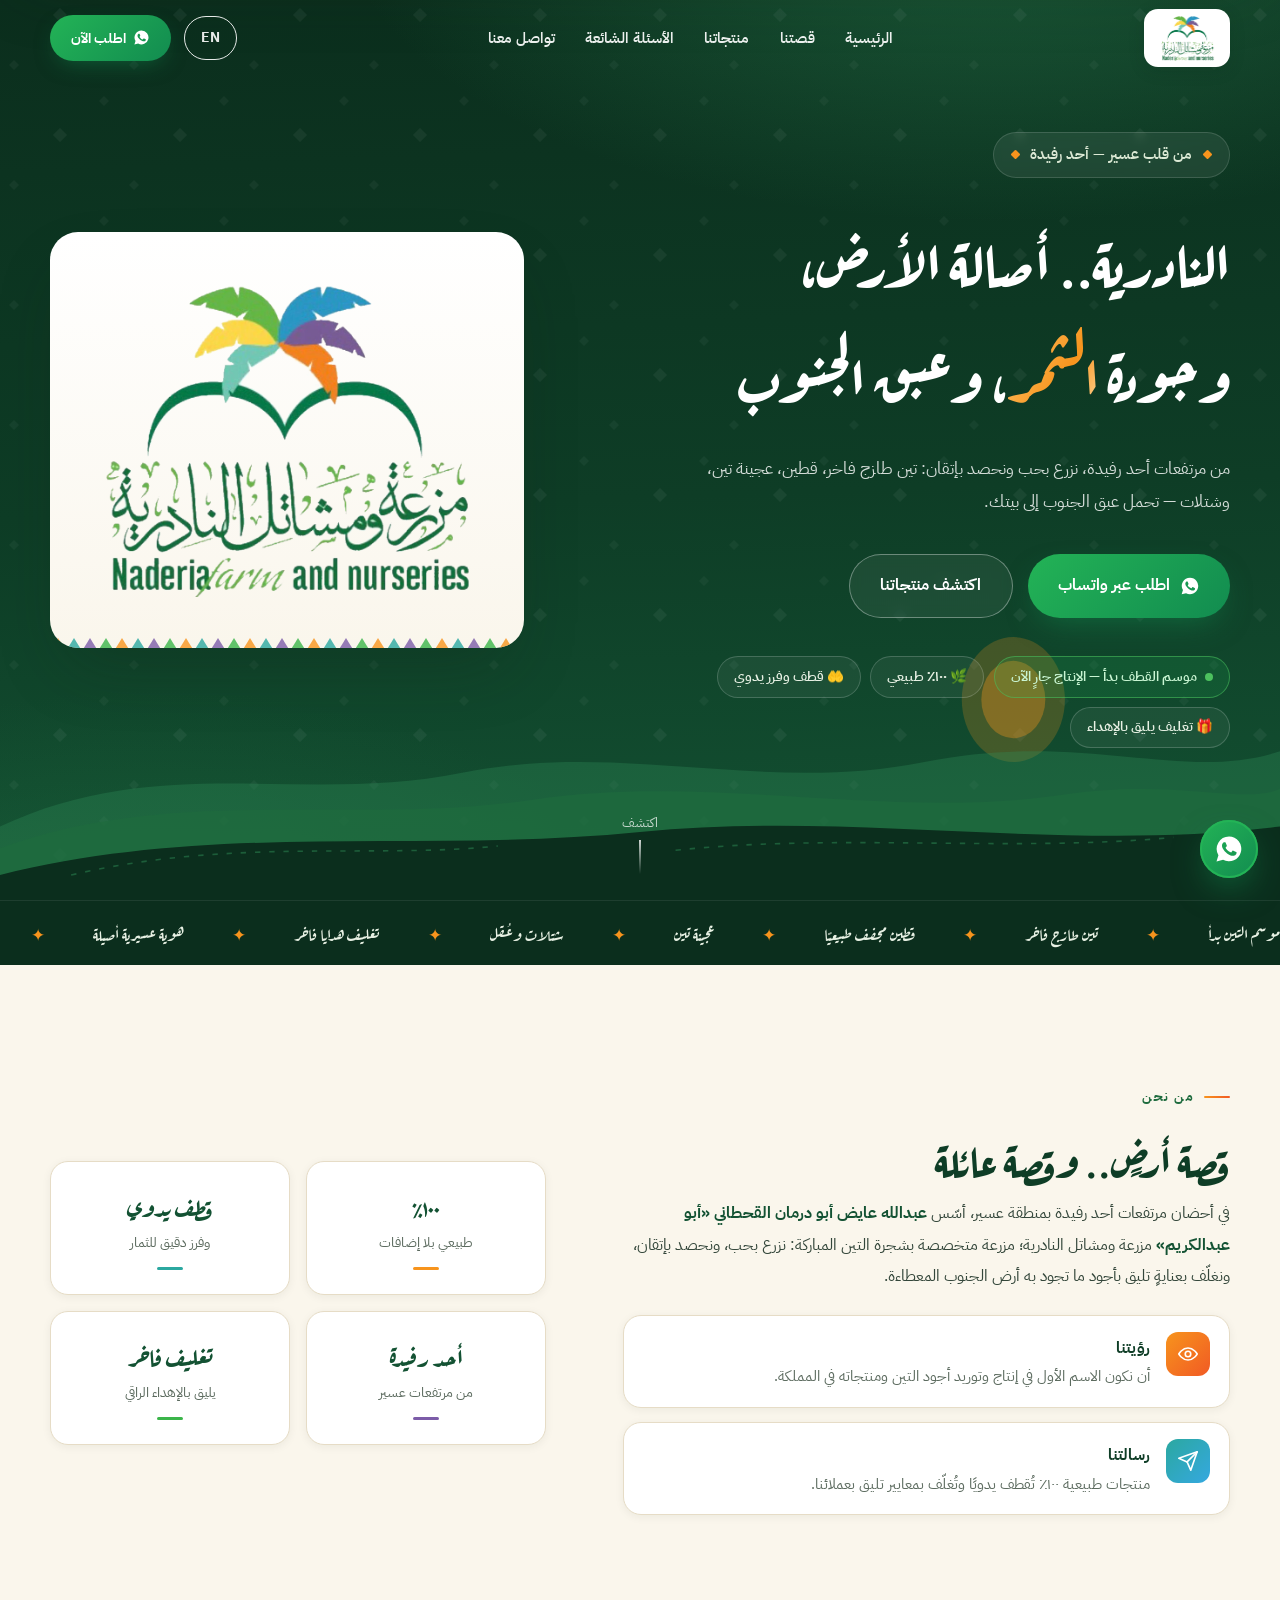
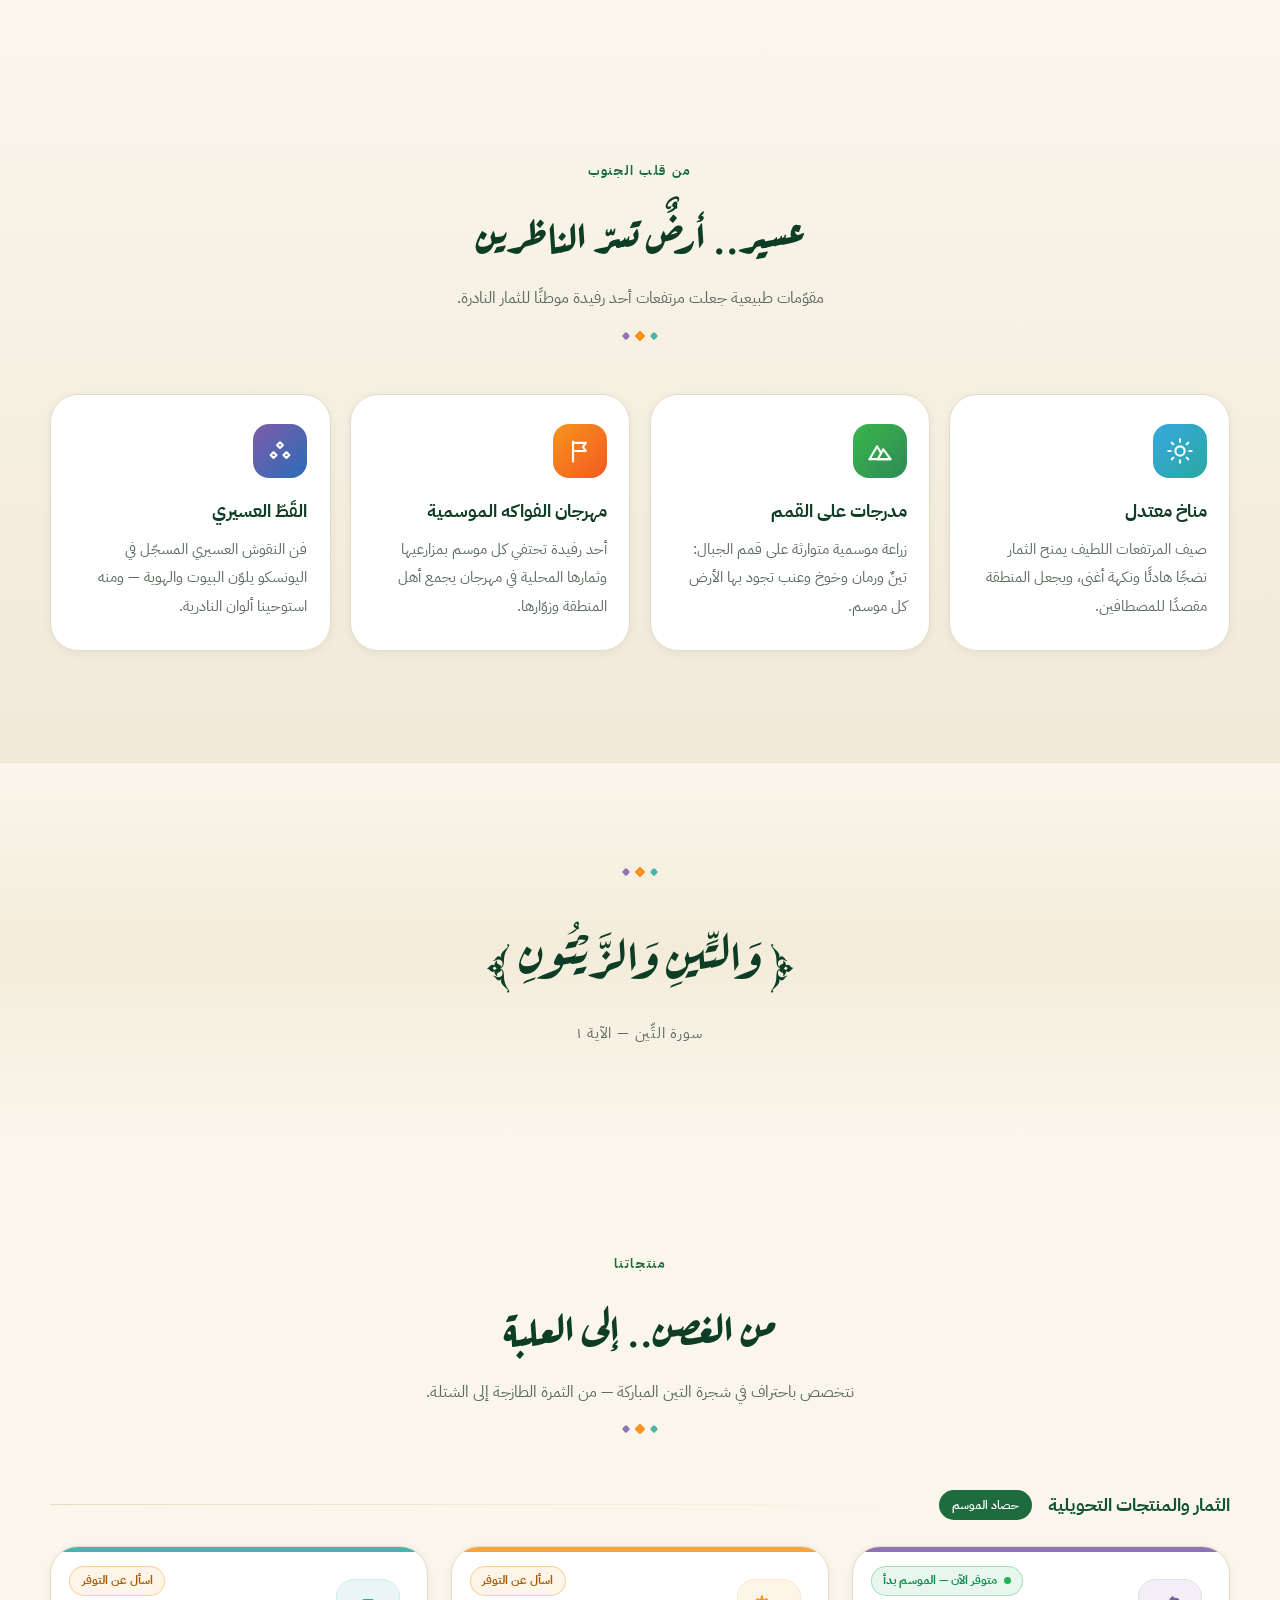
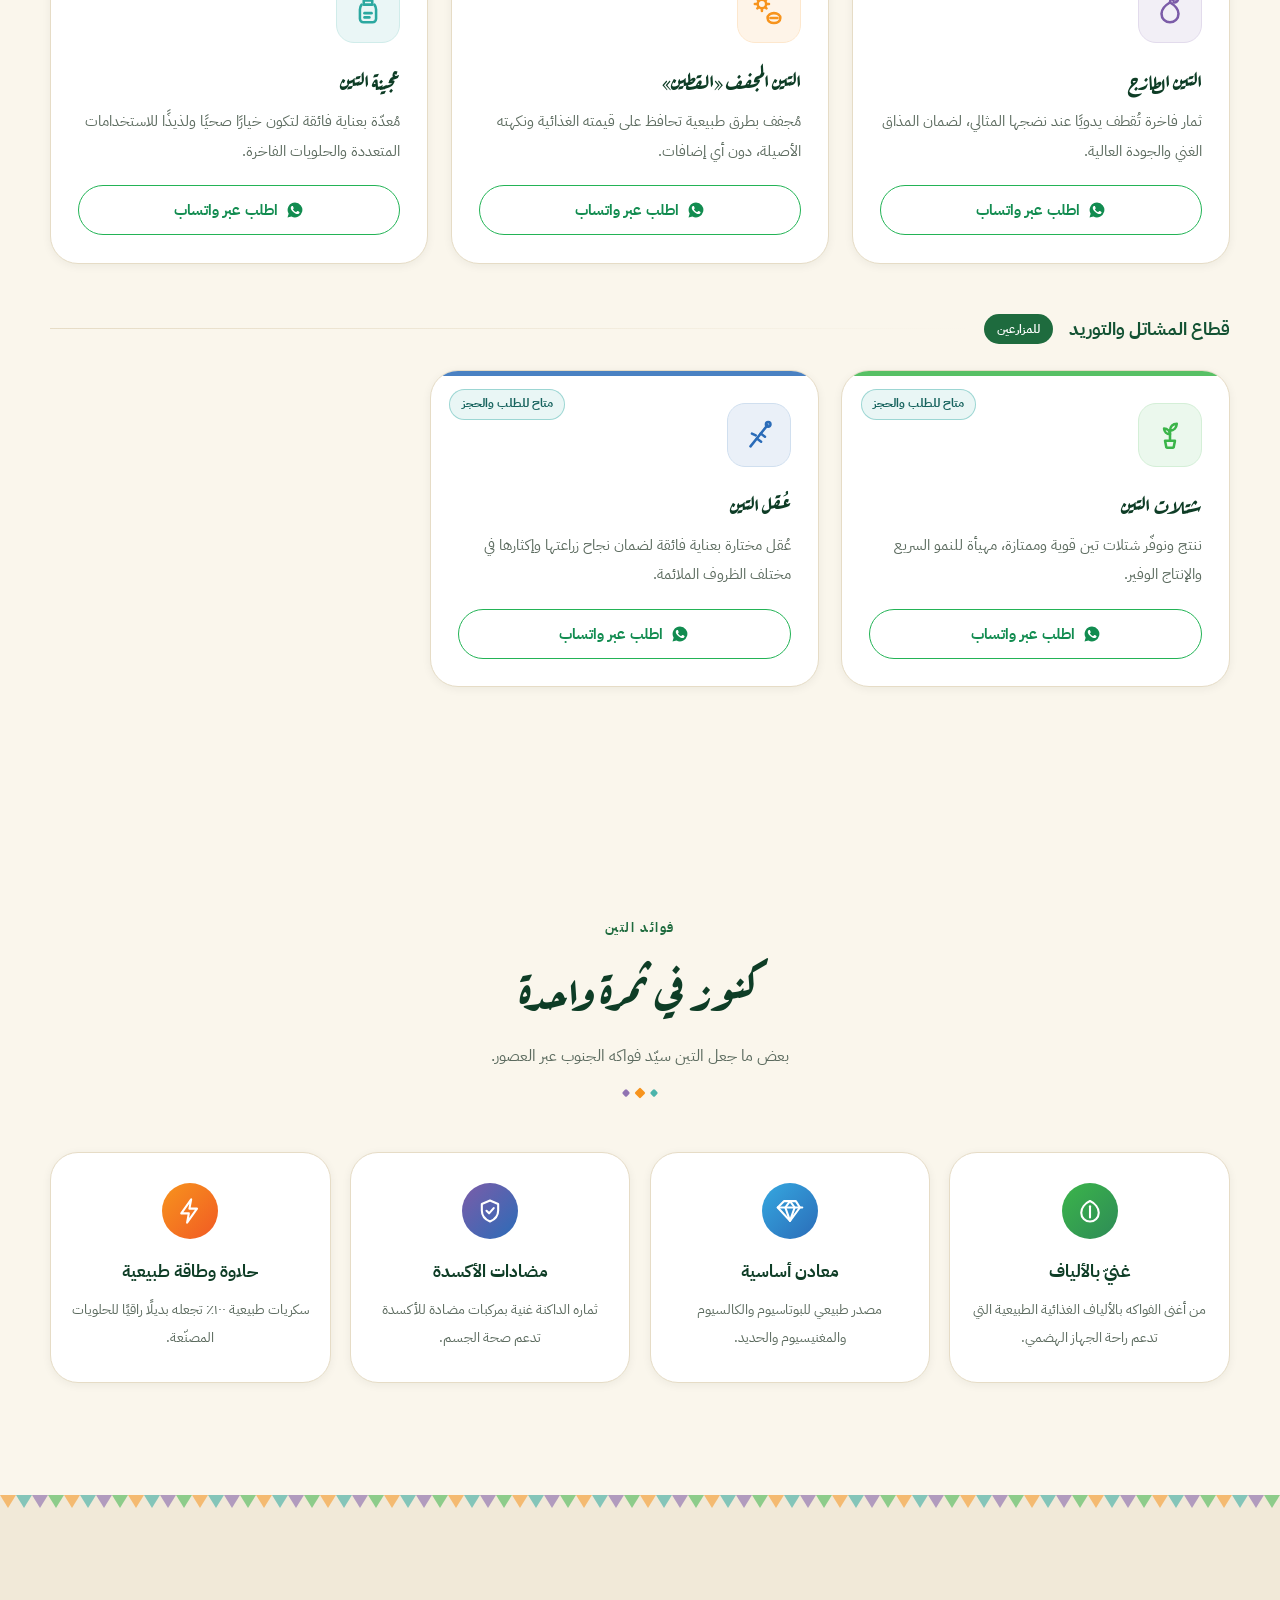
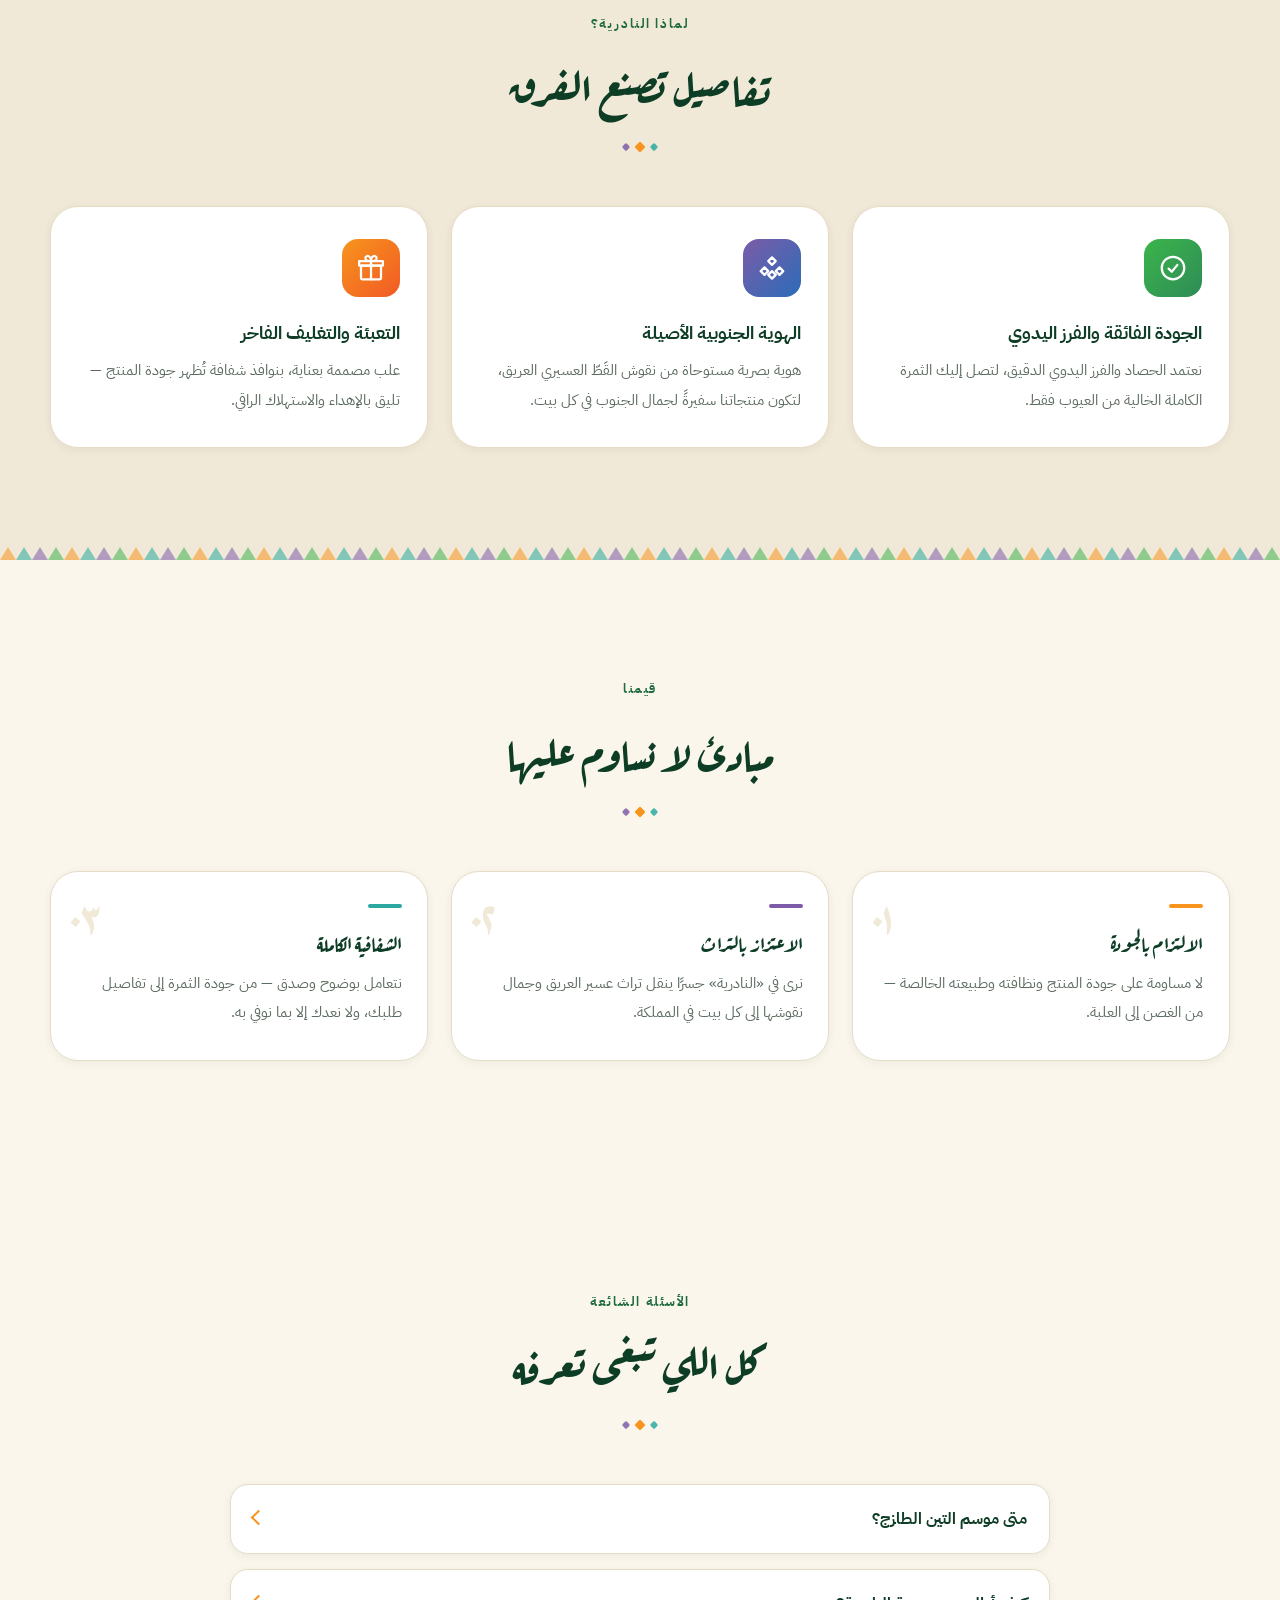
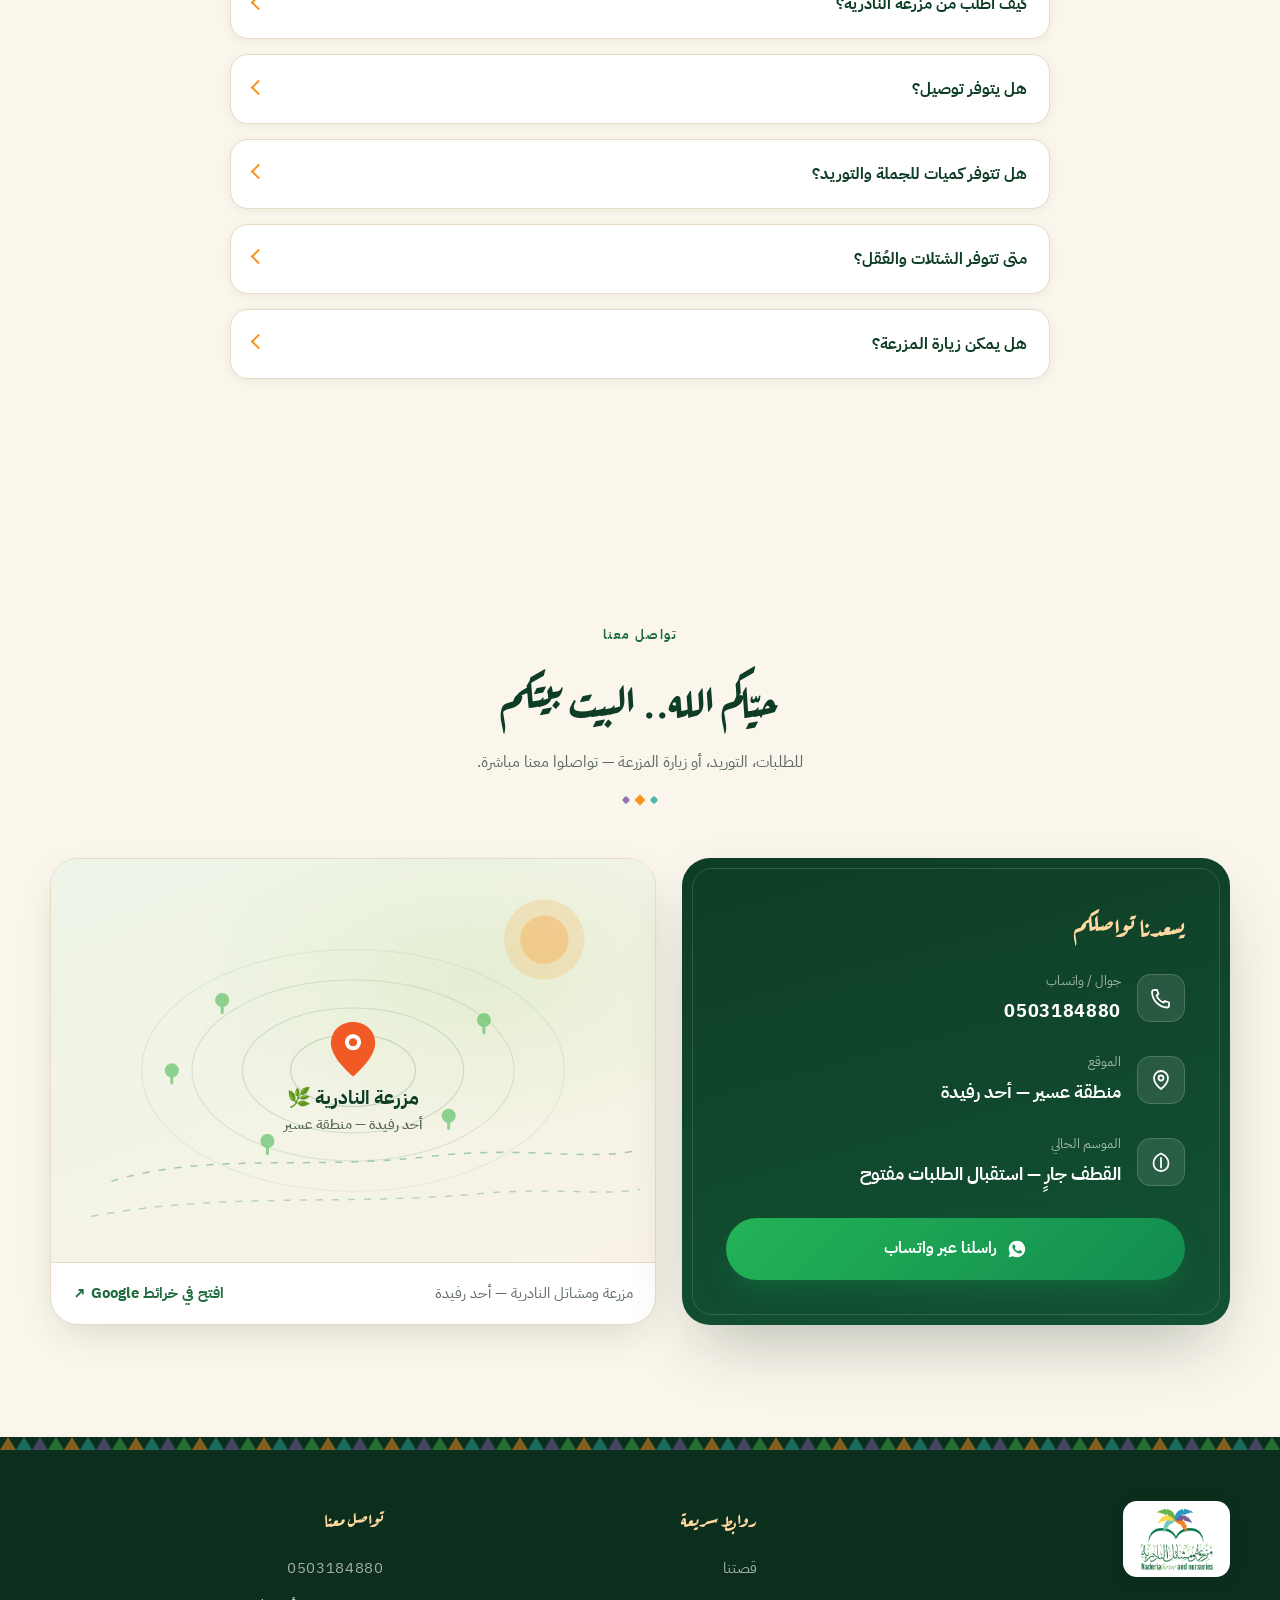
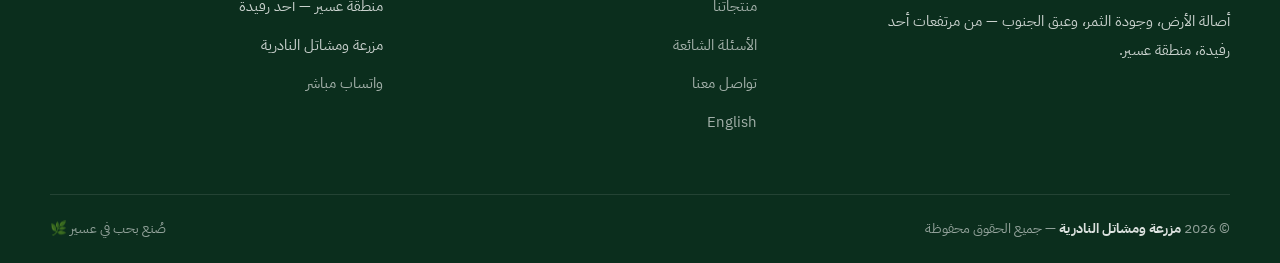
==== commit 1b0b7d5d: "التطوير الشامل: الشعار الحقيقي + إعادة هيكلة المحتوى + إضافات جديدة - استخدام الشعار الأصلي (مقصوص ا" ====
--- a/index.html
+++ b/index.html
@@ -3,8 +3,8 @@
 <head>
   <meta charset="UTF-8">
   <meta name="viewport" content="width=device-width, initial-scale=1.0">
-  <title>مزرعة ومشاتل النادرية | تين عسير الفاخر — الفرعين، أحد رفيدة</title>
-  <meta name="description" content="مزرعة ومشاتل النادرية في الفرعين بأحد رفيدة، منطقة عسير — تين طازج فاخر، قطين، عجينة تين، شتلات وعُقل تين معتمدة. جودة فائقة بهوية جنوبية أصيلة وتغليف يليق بالإهداء.">
+  <title>مزرعة ومشاتل النادرية | تين عسير الفاخر — أحد رفيدة</title>
+  <meta name="description" content="مزرعة ومشاتل النادرية في أحد رفيدة، منطقة عسير — تين طازج فاخر، قطين، عجينة تين، شتلات وعُقل تين. قطف يدوي وجودة فائقة وتغليف يليق بالإهداء. اطلب عبر واتساب.">
   <link rel="canonical" href="https://alnaderia.com/">
   <link rel="alternate" hreflang="ar" href="https://alnaderia.com/">
   <link rel="alternate" hreflang="en" href="https://alnaderia.com/en/">
@@ -13,8 +13,12 @@
   <meta property="og:type" content="website">
   <meta property="og:url" content="https://alnaderia.com/">
   <meta property="og:title" content="مزرعة ومشاتل النادرية | تين عسير الفاخر">
-  <meta property="og:description" content="من الوادي التاريخي في الفرعين بأحد رفيدة — تين طازج، قطين، عجينة تين، وشتلات معتمدة بهوية عسيرية أصيلة.">
+  <meta property="og:description" content="من مرتفعات أحد رفيدة بعسير — تين طازج، قطين، عجينة تين، وشتلات. قطف يدوي وتغليف فاخر. اطلب عبر واتساب.">
+  <meta property="og:image" content="https://alnaderia.com/assets/og.png">
+  <meta property="og:image:width" content="1200">
+  <meta property="og:image:height" content="630">
   <meta property="og:locale" content="ar_SA">
+  <meta name="twitter:card" content="summary_large_image">
 
   <link rel="preconnect" href="https://fonts.googleapis.com">
   <link rel="preconnect" href="https://fonts.gstatic.com" crossorigin>
@@ -28,6 +32,8 @@
     "name": "مزرعة ومشاتل النادرية",
     "alternateName": "Naderia Farm and Nurseries",
     "url": "https://alnaderia.com",
+    "logo": "https://alnaderia.com/assets/logo.png",
+    "image": "https://alnaderia.com/assets/og.png",
     "telephone": "+966503184880",
     "founder": {
       "@type": "Person",
@@ -38,9 +44,23 @@
       "@type": "PostalAddress",
       "addressCountry": "SA",
       "addressRegion": "منطقة عسير",
-      "addressLocality": "أحد رفيدة — الفرعين"
+      "addressLocality": "أحد رفيدة"
     },
-    "description": "مزرعة متخصصة في إنتاج التين الفاخر ومنتجاته التحويلية وشتلات وعُقل التين المعتمدة في منطقة عسير."
+    "description": "مزرعة متخصصة في إنتاج التين الفاخر ومنتجاته وشتلات وعُقل التين في منطقة عسير."
+  }
+  </script>
+  <script type="application/ld+json">
+  {
+    "@context": "https://schema.org",
+    "@type": "FAQPage",
+    "mainEntity": [
+      {"@type": "Question", "name": "متى موسم التين الطازج؟", "acceptedAnswer": {"@type": "Answer", "text": "موسم القطف في مرتفعات عسير يبدأ مع الصيف ويمتد لآخره، والإنتاج جارٍ حاليًا والقطف اليدوي يوميًا وقت النضج المثالي."}},
+      {"@type": "Question", "name": "كيف أطلب من مزرعة النادرية؟", "acceptedAnswer": {"@type": "Answer", "text": "مباشرة عبر واتساب على الرقم 0503184880، أو من زر الطلب الموجود على أي منتج في الموقع."}},
+      {"@type": "Question", "name": "هل يتوفر توصيل؟", "acceptedAnswer": {"@type": "Answer", "text": "ننسق التوصيل والشحن حسب الموقع وكمية الطلب — راسلنا عبر واتساب ونرتب لك أفضل طريقة."}},
+      {"@type": "Question", "name": "هل تتوفر كميات للجملة والتوريد؟", "acceptedAnswer": {"@type": "Answer", "text": "نعم، نوفر التوريد للمحلات والمناسبات بكميات مناسبة — تواصل معنا لتفاصيل الكميات."}},
+      {"@type": "Question", "name": "متى تتوفر الشتلات والعُقل؟", "acceptedAnswer": {"@type": "Answer", "text": "الشتلات متاحة للطلب والحجز، والعُقل حسب موسم التقليم — راسلنا ونرشدك للأنسب لمنطقتك ووقت زراعتك."}},
+      {"@type": "Question", "name": "هل يمكن زيارة المزرعة؟", "acceptedAnswer": {"@type": "Answer", "text": "حياك الله — الزيارات متاحة بالتنسيق المسبق عبر واتساب."}}
+    ]
   }
   </script>
 </head>
@@ -49,29 +69,15 @@
   <!-- ===== Header ===== -->
   <header class="header" id="siteHeader">
     <div class="container">
-      <a href="#home" class="brand" aria-label="مزرعة ومشاتل النادرية">
-        <svg viewBox="32 28 136 76" aria-hidden="true">
-          <g>
-            <path fill="#8DC63F" transform="rotate(-85 100 96)" d="M100 96 C 94 76 90 56 78 40 C 94 50 102 68 103 88 Z"/>
-            <path fill="#3BB54A" transform="rotate(-60 100 96)" d="M100 96 C 94 76 90 56 78 40 C 94 50 102 68 103 88 Z"/>
-            <path fill="#2BA8A0" transform="rotate(-35 100 96)" d="M100 96 C 94 76 90 56 78 40 C 94 50 102 68 103 88 Z"/>
-            <path fill="#35A8E0" transform="rotate(-12 100 96)" d="M100 96 C 94 76 90 56 78 40 C 94 50 102 68 103 88 Z"/>
-            <path fill="#2B6CB8" transform="rotate(12 100 96)" d="M100 96 C 106 76 110 56 122 40 C 106 50 98 68 97 88 Z"/>
-            <path fill="#7C5CA8" transform="rotate(36 100 96)" d="M100 96 C 106 76 110 56 122 40 C 106 50 98 68 97 88 Z"/>
-            <path fill="#F7941D" transform="rotate(61 100 96)" d="M100 96 C 106 76 110 56 122 40 C 106 50 98 68 97 88 Z"/>
-            <path fill="#F15A24" transform="rotate(85 100 96)" d="M100 96 C 106 76 110 56 122 40 C 106 50 98 68 97 88 Z"/>
-          </g>
-        </svg>
-        <span class="brand-name">مزرعة ومشاتل النادرية
-          <span class="brand-tag">Naderia Farm &amp; Nurseries</span>
-        </span>
+      <a href="#home" class="brand" aria-label="مزرعة ومشاتل النادرية — الرئيسية">
+        <img src="assets/logo.webp" alt="شعار مزرعة ومشاتل النادرية" width="884" height="735">
       </a>
 
       <nav class="nav" aria-label="التنقل الرئيسي">
         <a href="#home">الرئيسية</a>
         <a href="#story">قصتنا</a>
         <a href="#products">منتجاتنا</a>
-        <a href="#features">ما يميزنا</a>
+        <a href="#faq">الأسئلة الشائعة</a>
         <a href="#contact">تواصل معنا</a>
       </nav>
 
@@ -91,7 +97,7 @@
     <a href="#home">الرئيسية</a>
     <a href="#story">قصتنا</a>
     <a href="#products">منتجاتنا</a>
-    <a href="#features">ما يميزنا</a>
+    <a href="#faq">الأسئلة الشائعة</a>
     <a href="#contact">تواصل معنا</a>
     <a href="en/" lang="en" dir="ltr" style="text-align:center">English — EN</a>
     <a class="btn btn-wa" href="https://wa.me/966503184880?text=السلام%20عليكم،%20أرغب%20بالاستفسار%20عن%20منتجات%20مزرعة%20النادرية" target="_blank" rel="noopener">اطلب عبر واتساب</a>
@@ -101,9 +107,9 @@
   <section class="hero" id="home">
     <div class="container">
       <div class="hero-text">
-        <span class="hero-kicker"><i></i> من قلب عسير — الفرعين، أحد رفيدة <i></i></span>
+        <span class="hero-kicker"><i></i> من قلب عسير — أحد رفيدة <i></i></span>
         <h1>النادرية.. أصالة الأرض،<br>وجودة <span class="hl">الثمر</span>، وعبق الجنوب</h1>
-        <p class="hero-sub">من الوادي التاريخي في الفرعين، نزرع بحب ونحصد بإتقان: تين طازج فاخر، قطين، عجينة تين، وشتلات معتمدة — تحمل عبق الجنوب إلى بيتك.</p>
+        <p class="hero-sub">من مرتفعات أحد رفيدة، نزرع بحب ونحصد بإتقان: تين طازج فاخر، قطين، عجينة تين، وشتلات — تحمل عبق الجنوب إلى بيتك.</p>
         <div class="hero-ctas">
           <a class="btn btn-wa" href="https://wa.me/966503184880?text=السلام%20عليكم،%20أرغب%20بالاستفسار%20عن%20منتجات%20مزرعة%20النادرية" target="_blank" rel="noopener">
             <svg viewBox="0 0 24 24" fill="currentColor" aria-hidden="true"><path d="M12.04 2a9.9 9.9 0 0 0-8.5 14.9L2 22l5.25-1.38A9.9 9.9 0 1 0 12.04 2zm5.8 14.06c-.24.68-1.4 1.3-1.93 1.35-.5.04-1.12.06-1.8-.11a11.6 11.6 0 0 1-1.64-.6c-2.88-1.25-4.76-4.15-4.9-4.34-.15-.2-1.18-1.57-1.18-3s.75-2.13 1-2.42c.26-.3.57-.37.76-.37h.55c.18 0 .41-.06.64.5.24.57.8 1.97.87 2.11.07.15.12.32.02.51-.1.2-.14.31-.29.48-.14.17-.3.37-.44.5-.14.15-.3.3-.13.6.17.28.74 1.22 1.6 1.98 1.1.98 2.02 1.28 2.3 1.43.3.14.46.12.63-.07.17-.2.72-.84.92-1.13.2-.3.39-.24.65-.15.27.1 1.7.8 2 .95.28.14.48.22.55.34.07.12.07.68-.17 1.35z"/></svg>
@@ -112,26 +118,15 @@
           <a class="btn btn-ghost" href="#products">اكتشف منتجاتنا</a>
         </div>
         <div class="hero-chips">
+          <span class="chip-season"><i></i> موسم القطف بدأ — الإنتاج جارٍ الآن</span>
           <span>🌿 ١٠٠٪ طبيعي</span>
           <span>🤲 قطف وفرز يدوي</span>
-          <span>🎨 هوية عسيرية أصيلة</span>
           <span>🎁 تغليف يليق بالإهداء</span>
         </div>
       </div>
 
-      <div class="hero-mark" aria-hidden="true">
-        <svg viewBox="10 25 180 130">
-          <path class="frond" style="--rot:-85deg; animation-delay:.10s" fill="#8DC63F" d="M100 96 C 94 76 90 56 78 40 C 94 50 102 68 103 88 Z"/>
-          <path class="frond" style="--rot:-60deg; animation-delay:.20s" fill="#3BB54A" d="M100 96 C 94 76 90 56 78 40 C 94 50 102 68 103 88 Z"/>
-          <path class="frond" style="--rot:-35deg; animation-delay:.30s" fill="#2BA8A0" d="M100 96 C 94 76 90 56 78 40 C 94 50 102 68 103 88 Z"/>
-          <path class="frond" style="--rot:-12deg; animation-delay:.40s" fill="#35A8E0" d="M100 96 C 94 76 90 56 78 40 C 94 50 102 68 103 88 Z"/>
-          <path class="frond" style="--rot:12deg;  animation-delay:.50s" fill="#2B6CB8" d="M100 96 C 106 76 110 56 122 40 C 106 50 98 68 97 88 Z"/>
-          <path class="frond" style="--rot:36deg;  animation-delay:.60s" fill="#7C5CA8" d="M100 96 C 106 76 110 56 122 40 C 106 50 98 68 97 88 Z"/>
-          <path class="frond" style="--rot:61deg;  animation-delay:.70s" fill="#F7941D" d="M100 96 C 106 76 110 56 122 40 C 106 50 98 68 97 88 Z"/>
-          <path class="frond" style="--rot:85deg;  animation-delay:.80s" fill="#F15A24" d="M100 96 C 106 76 110 56 122 40 C 106 50 98 68 97 88 Z"/>
-          <text x="100" y="130" text-anchor="middle" class="mark-name">مزرعة ومشاتل النادرية</text>
-          <text x="100" y="148" text-anchor="middle" class="mark-sub">NADERIA FARM &amp; NURSERIES</text>
-        </svg>
+      <div class="hero-logo">
+        <img src="assets/logo.webp" alt="شعار مزرعة ومشاتل النادرية" width="884" height="735" fetchpriority="high">
       </div>
     </div>
 
@@ -153,8 +148,8 @@
   <!-- ===== Marquee ===== -->
   <div class="marquee" aria-hidden="true">
     <div class="marquee-track">
-      <span>تين طازج فاخر <b>✦</b> قطين مجفف طبيعيًا <b>✦</b> عجينة تين <b>✦</b> شتلات معتمدة <b>✦</b> عُقل مختارة <b>✦</b> تغليف هدايا فاخر <b>✦</b> هوية عسيرية أصيلة <b>✦</b></span>
-      <span>تين طازج فاخر <b>✦</b> قطين مجفف طبيعيًا <b>✦</b> عجينة تين <b>✦</b> شتلات معتمدة <b>✦</b> عُقل مختارة <b>✦</b> تغليف هدايا فاخر <b>✦</b> هوية عسيرية أصيلة <b>✦</b></span>
+      <span>موسم التين بدأ <b>✦</b> تين طازج فاخر <b>✦</b> قطين مجفف طبيعيًا <b>✦</b> عجينة تين <b>✦</b> شتلات وعُقل <b>✦</b> تغليف هدايا فاخر <b>✦</b> هوية عسيرية أصيلة <b>✦</b></span>
+      <span>موسم التين بدأ <b>✦</b> تين طازج فاخر <b>✦</b> قطين مجفف طبيعيًا <b>✦</b> عجينة تين <b>✦</b> شتلات وعُقل <b>✦</b> تغليف هدايا فاخر <b>✦</b> هوية عسيرية أصيلة <b>✦</b></span>
     </div>
   </div>
 
@@ -164,26 +159,21 @@
       <div class="story-text">
         <span class="kicker">من نحن</span>
         <h2 class="sec-title">قصة أرضٍ.. وقصة عائلة</h2>
-        <p class="reveal">من قلب منطقة عسير النابض بالجمال والتراث، وتحديدًا من الوادي التاريخي في <strong>أحد رفيدة (الفرعين)</strong>، انطلقت <strong>مزرعة ومشاتل النادرية</strong> برؤية وتأسيس من <strong>عبدالله عايض أبو درمان القحطاني «أبو عبدالكريم»</strong>.</p>
-        <p class="reveal" style="--d:.1s">نحن لا نقدّم مجرد منتجات زراعية، بل نروي قصة شغفٍ بالأرض وارتباطٍ وثيق بالهوية الجنوبية الأصيلة؛ من المدرجات الزراعية التي تعانق قمم الجبال، إلى علبةٍ فاخرة تصل إلى بيتك.</p>
-        <blockquote class="story-quote reveal" style="--d:.2s">«نزرع بحب، ونحصد بإتقان، لنقدّم لكم أجود ما تجود به أرضنا المعطاءة»</blockquote>
-      </div>
-
-      <aside class="story-card reveal" style="--d:.15s">
-        <h3>أرض الواديين 🏞️</h3>
-        <p>سُمّيت «الفرعين» نسبةً إلى واديين يحتضنان قراها: <strong>وادي الجرم</strong> الذي يمرّ بقرى آل نادر — ومنها استُلهم اسم «النادرية» — و<strong>وادي السرار</strong>، ويلتقيان عند «المفسح» لتزهو على ضفافهما المدرجات الزراعية منذ مئات السنين.</p>
-        <div class="wadis">
-          <div><b>وادي الجرم</b><small>يمرّ بقرى آل نادر</small></div>
-          <div><b>وادي السرار</b><small>يلتقيان عند المفسح</small></div>
-        </div>
-      </aside>
-    </div>
-
-    <div class="container">
+        <p class="reveal">في أحضان مرتفعات أحد رفيدة بمنطقة عسير، أسّس <strong>عبدالله عايض أبو درمان القحطاني «أبو عبدالكريم»</strong> مزرعة ومشاتل النادرية؛ مزرعة متخصصة بشجرة التين المباركة: نزرع بحب، ونحصد بإتقان، ونغلّف بعنايةٍ تليق بأجود ما تجود به أرض الجنوب المعطاءة.</p>
+        <div class="vm reveal" style="--d:.1s">
+          <span class="vm-ico"><svg viewBox="0 0 24 24" fill="none" stroke="currentColor" stroke-width="1.8" stroke-linecap="round" stroke-linejoin="round"><path d="M2 12s3.5-6.5 10-6.5S22 12 22 12s-3.5 6.5-10 6.5S2 12 2 12z"/><circle cx="12" cy="12" r="3"/></svg></span>
+          <div><b>رؤيتنا</b><span>أن نكون الاسم الأول في إنتاج وتوريد أجود التين ومنتجاته في المملكة.</span></div>
+        </div>
+        <div class="vm reveal" style="--d:.2s">
+          <span class="vm-ico"><svg viewBox="0 0 24 24" fill="none" stroke="currentColor" stroke-width="1.8" stroke-linecap="round" stroke-linejoin="round"><path d="M22 2 11 13"/><path d="M22 2 15 22l-4-9-9-4z"/></svg></span>
+          <div><b>رسالتنا</b><span>منتجات طبيعية ١٠٠٪ تُقطف يدويًا وتُغلّف بمعايير تليق بعملائنا.</span></div>
+        </div>
+      </div>
+
       <div class="stats">
         <div class="stat reveal"><b>١٠٠٪</b><span>طبيعي بلا إضافات</span><i></i></div>
         <div class="stat reveal" style="--d:.1s"><b>قطف يدوي</b><span>وفرز دقيق للثمار</span><i></i></div>
-        <div class="stat reveal" style="--d:.2s"><b>الفرعين — عسير</b><span>من قمم الجبال والمدرجات</span><i></i></div>
+        <div class="stat reveal" style="--d:.2s"><b>أحد رفيدة</b><span>من مرتفعات عسير</span><i></i></div>
         <div class="stat reveal" style="--d:.3s"><b>تغليف فاخر</b><span>يليق بالإهداء الراقي</span><i></i></div>
       </div>
     </div>
@@ -223,27 +213,6 @@
     </div>
   </section>
 
-  <!-- ===== Vision ===== -->
-  <section class="vision section" id="vision">
-    <div class="container">
-      <div class="sec-head center">
-        <span class="kicker">بوصلتنا</span>
-        <h2 class="sec-title">رؤيتنا ورسالتنا</h2>
-        <div class="orn"><i></i><i></i><i></i></div>
-      </div>
-      <div class="vision-grid">
-        <article class="vision-card v1 reveal">
-          <h3><svg viewBox="0 0 24 24" fill="none" stroke="currentColor" stroke-width="1.8" stroke-linecap="round" stroke-linejoin="round"><path d="M2 12s3.5-6.5 10-6.5S22 12 22 12s-3.5 6.5-10 6.5S2 12 2 12z"/><circle cx="12" cy="12" r="3"/></svg> رؤيتنا</h3>
-          <p>أن نكون الاسم الأول والوجهة الرائدة في إنتاج وتوريد أجود أنواع التين ومنتجاته التحويلية في المملكة العربية السعودية، مع الحفاظ على الهوية البصرية والثقافية لمنطقة عسير.</p>
-        </article>
-        <article class="vision-card v2 reveal" style="--d:.15s">
-          <h3><svg viewBox="0 0 24 24" fill="none" stroke="currentColor" stroke-width="1.8" stroke-linecap="round" stroke-linejoin="round"><path d="M22 2 11 13"/><path d="M22 2 15 22l-4-9-9-4z"/></svg> رسالتنا</h3>
-          <p>تقديم منتجات زراعية فاخرة وطبيعية بنسبة ١٠٠٪، تُحصد يدويًا بكل عناية، وتُغلّف وفق معايير عالمية تليق بجمال تراثنا وقيمة عملائنا.</p>
-        </article>
-      </div>
-    </div>
-  </section>
-
   <!-- ===== Ayah ===== -->
   <section class="ayah" id="ayah">
     <div class="container">
@@ -259,7 +228,7 @@
       <div class="sec-head center">
         <span class="kicker">منتجاتنا</span>
         <h2 class="sec-title">من الغصن.. إلى العلبة</h2>
-        <p class="sec-sub">نتخصص باحتراف في شجرة التين المباركة — من الثمرة الطازجة إلى الشتلة المعتمدة.</p>
+        <p class="sec-sub">نتخصص باحتراف في شجرة التين المباركة — من الثمرة الطازجة إلى الشتلة.</p>
         <div class="orn"><i></i><i></i><i></i></div>
       </div>
 
@@ -267,22 +236,25 @@
         <h3 class="prod-group-title">الثمار والمنتجات التحويلية <em>حصاد الموسم</em></h3>
         <div class="prod-grid">
           <article class="prod-card reveal" style="--accent:#7C5CA8">
-            <span class="prod-badge">الأكثر طلبًا</span>
+            <span class="avail avail-now"><i></i>متوفر الآن — الموسم بدأ</span>
             <div class="prod-icon"><svg viewBox="0 0 24 24" fill="none" stroke="currentColor" stroke-width="1.8" stroke-linecap="round" stroke-linejoin="round"><path d="M12 6c-3.5 2-6 4.6-6 8a6 6 0 0 0 12 0c0-3.4-2.5-6-6-8z"/><path d="M12 6c0-1.5.8-2.7 2-3.5"/><path d="M14 4.2c1.2-.7 2.7-.7 3.6-.1-.4 1.2-1.7 2-3.1 1.8"/></svg></div>
             <h3>التين الطازج</h3>
             <p>ثمار فاخرة تُقطف يدويًا عند نضجها المثالي، لضمان المذاق الغني والجودة العالية.</p>
+            <div class="prod-order"><a href="https://wa.me/966503184880?text=السلام%20عليكم،%20أبغى%20أطلب:%20التين%20الطازج" target="_blank" rel="noopener" aria-label="اطلب التين الطازج عبر واتساب"><svg viewBox="0 0 24 24" fill="currentColor" aria-hidden="true"><path d="M12.04 2a9.9 9.9 0 0 0-8.5 14.9L2 22l5.25-1.38A9.9 9.9 0 1 0 12.04 2zm5.8 14.06c-.24.68-1.4 1.3-1.93 1.35-.5.04-1.12.06-1.8-.11a11.6 11.6 0 0 1-1.64-.6c-2.88-1.25-4.76-4.15-4.9-4.34-.15-.2-1.18-1.57-1.18-3s.75-2.13 1-2.42c.26-.3.57-.37.76-.37h.55c.18 0 .41-.06.64.5.24.57.8 1.97.87 2.11.07.15.12.32.02.51-.1.2-.14.31-.29.48-.14.17-.3.37-.44.5-.14.15-.3.3-.13.6.17.28.74 1.22 1.6 1.98 1.1.98 2.02 1.28 2.3 1.43.3.14.46.12.63-.07.17-.2.72-.84.92-1.13.2-.3.39-.24.65-.15.27.1 1.7.8 2 .95.28.14.48.22.55.34.07.12.07.68-.17 1.35z"/></svg>اطلب عبر واتساب</a></div>
           </article>
           <article class="prod-card reveal" style="--accent:#F7941D; --d:.1s">
-            <span class="prod-badge">غنيّ بالفوائد</span>
+            <span class="avail avail-ask">اسأل عن التوفر</span>
             <div class="prod-icon"><svg viewBox="0 0 24 24" fill="none" stroke="currentColor" stroke-width="1.8" stroke-linecap="round" stroke-linejoin="round"><circle cx="7" cy="7" r="3"/><path d="M7 2v1.2M7 10.8V12M2 7h1.2M10.8 7H12M3.8 3.8l.9.9M9.3 9.3l.9.9M9.3 4.7l.9-.9M3.8 10.2l.9-.9"/><path d="M11 17c0-2 2-3.5 4.5-3.5S20 15 20 17s-2 3.5-4.5 3.5S11 19 11 17z"/><path d="M13 17h5"/></svg></div>
             <h3>التين المجفف «القطين»</h3>
             <p>مُجفف بطرق طبيعية تحافظ على قيمته الغذائية ونكهته الأصيلة، دون أي إضافات.</p>
+            <div class="prod-order"><a href="https://wa.me/966503184880?text=السلام%20عليكم،%20أبغى%20أطلب:%20القطين" target="_blank" rel="noopener" aria-label="اطلب القطين عبر واتساب"><svg viewBox="0 0 24 24" fill="currentColor" aria-hidden="true"><path d="M12.04 2a9.9 9.9 0 0 0-8.5 14.9L2 22l5.25-1.38A9.9 9.9 0 1 0 12.04 2zm5.8 14.06c-.24.68-1.4 1.3-1.93 1.35-.5.04-1.12.06-1.8-.11a11.6 11.6 0 0 1-1.64-.6c-2.88-1.25-4.76-4.15-4.9-4.34-.15-.2-1.18-1.57-1.18-3s.75-2.13 1-2.42c.26-.3.57-.37.76-.37h.55c.18 0 .41-.06.64.5.24.57.8 1.97.87 2.11.07.15.12.32.02.51-.1.2-.14.31-.29.48-.14.17-.3.37-.44.5-.14.15-.3.3-.13.6.17.28.74 1.22 1.6 1.98 1.1.98 2.02 1.28 2.3 1.43.3.14.46.12.63-.07.17-.2.72-.84.92-1.13.2-.3.39-.24.65-.15.27.1 1.7.8 2 .95.28.14.48.22.55.34.07.12.07.68-.17 1.35z"/></svg>اطلب عبر واتساب</a></div>
           </article>
           <article class="prod-card reveal" style="--accent:#2BA8A0; --d:.2s">
-            <span class="prod-badge">خيار المذاق الرفيع</span>
+            <span class="avail avail-ask">اسأل عن التوفر</span>
             <div class="prod-icon"><svg viewBox="0 0 24 24" fill="none" stroke="currentColor" stroke-width="1.8" stroke-linecap="round" stroke-linejoin="round"><path d="M9 4.5h6v3H9z"/><path d="M7.5 7.5c-.8 1-1.2 2.2-1.2 3.5v6.5a2.5 2.5 0 0 0 2.5 2.5h6.4a2.5 2.5 0 0 0 2.5-2.5V11c0-1.3-.4-2.5-1.2-3.5"/><path d="M9.5 13.5h5"/><path d="M9.5 16.5h3.5"/></svg></div>
             <h3>عجينة التين</h3>
             <p>مُعدّة بعناية فائقة لتكون خيارًا صحيًا ولذيذًا للاستخدامات المتعددة والحلويات الفاخرة.</p>
+            <div class="prod-order"><a href="https://wa.me/966503184880?text=السلام%20عليكم،%20أبغى%20أطلب:%20عجينة%20التين" target="_blank" rel="noopener" aria-label="اطلب عجينة التين عبر واتساب"><svg viewBox="0 0 24 24" fill="currentColor" aria-hidden="true"><path d="M12.04 2a9.9 9.9 0 0 0-8.5 14.9L2 22l5.25-1.38A9.9 9.9 0 1 0 12.04 2zm5.8 14.06c-.24.68-1.4 1.3-1.93 1.35-.5.04-1.12.06-1.8-.11a11.6 11.6 0 0 1-1.64-.6c-2.88-1.25-4.76-4.15-4.9-4.34-.15-.2-1.18-1.57-1.18-3s.75-2.13 1-2.42c.26-.3.57-.37.76-.37h.55c.18 0 .41-.06.64.5.24.57.8 1.97.87 2.11.07.15.12.32.02.51-.1.2-.14.31-.29.48-.14.17-.3.37-.44.5-.14.15-.3.3-.13.6.17.28.74 1.22 1.6 1.98 1.1.98 2.02 1.28 2.3 1.43.3.14.46.12.63-.07.17-.2.72-.84.92-1.13.2-.3.39-.24.65-.15.27.1 1.7.8 2 .95.28.14.48.22.55.34.07.12.07.68-.17 1.35z"/></svg>اطلب عبر واتساب</a></div>
           </article>
         </div>
       </div>
@@ -291,16 +263,18 @@
         <h3 class="prod-group-title">قطاع المشاتل والتوريد <em>للمزارعين</em></h3>
         <div class="prod-grid two">
           <article class="prod-card reveal" style="--accent:#3BB54A">
-            <span class="prod-badge">نموّ سريع</span>
+            <span class="avail avail-order">متاح للطلب والحجز</span>
             <div class="prod-icon"><svg viewBox="0 0 24 24" fill="none" stroke="currentColor" stroke-width="1.8" stroke-linecap="round" stroke-linejoin="round"><path d="M8.5 16h7l-.9 4.6a1 1 0 0 1-1 .4h-3.2a1 1 0 0 1-1-.4z"/><path d="M12 16V9"/><path d="M12 9c0-2.8 2-5 4.8-5C16.6 6.8 14.8 9 12 9z"/><path d="M12 11.5c0-2.2-1.7-4-4.2-4C8 9.7 9.6 11.5 12 11.5z"/></svg></div>
-            <h3>شتلات التين الفاخرة</h3>
+            <h3>شتلات التين</h3>
             <p>ننتج ونوفّر شتلات تين قوية وممتازة، مهيأة للنمو السريع والإنتاج الوفير.</p>
+            <div class="prod-order"><a href="https://wa.me/966503184880?text=السلام%20عليكم،%20أبغى%20أطلب:%20شتلات%20تين" target="_blank" rel="noopener" aria-label="اطلب شتلات التين عبر واتساب"><svg viewBox="0 0 24 24" fill="currentColor" aria-hidden="true"><path d="M12.04 2a9.9 9.9 0 0 0-8.5 14.9L2 22l5.25-1.38A9.9 9.9 0 1 0 12.04 2zm5.8 14.06c-.24.68-1.4 1.3-1.93 1.35-.5.04-1.12.06-1.8-.11a11.6 11.6 0 0 1-1.64-.6c-2.88-1.25-4.76-4.15-4.9-4.34-.15-.2-1.18-1.57-1.18-3s.75-2.13 1-2.42c.26-.3.57-.37.76-.37h.55c.18 0 .41-.06.64.5.24.57.8 1.97.87 2.11.07.15.12.32.02.51-.1.2-.14.31-.29.48-.14.17-.3.37-.44.5-.14.15-.3.3-.13.6.17.28.74 1.22 1.6 1.98 1.1.98 2.02 1.28 2.3 1.43.3.14.46.12.63-.07.17-.2.72-.84.92-1.13.2-.3.39-.24.65-.15.27.1 1.7.8 2 .95.28.14.48.22.55.34.07.12.07.68-.17 1.35z"/></svg>اطلب عبر واتساب</a></div>
           </article>
           <article class="prod-card reveal" style="--accent:#2B6CB8; --d:.1s">
-            <span class="prod-badge">معتمدة</span>
+            <span class="avail avail-order">متاح للطلب والحجز</span>
             <div class="prod-icon"><svg viewBox="0 0 24 24" fill="none" stroke="currentColor" stroke-width="1.8" stroke-linecap="round" stroke-linejoin="round"><path d="M6 20 18 5"/><path d="M10.5 14.5l3 2.2"/><path d="M13.2 11l3 2.2"/><path d="M9.7 12.3 7 11"/><circle cx="18.5" cy="4.5" r="1.6"/></svg></div>
-            <h3>عُقل التين المعتمدة</h3>
+            <h3>عُقل التين</h3>
             <p>عُقل مختارة بعناية فائقة لضمان نجاح زراعتها وإكثارها في مختلف الظروف الملائمة.</p>
+            <div class="prod-order"><a href="https://wa.me/966503184880?text=السلام%20عليكم،%20أبغى%20أطلب:%20عُقل%20تين" target="_blank" rel="noopener" aria-label="اطلب عُقل التين عبر واتساب"><svg viewBox="0 0 24 24" fill="currentColor" aria-hidden="true"><path d="M12.04 2a9.9 9.9 0 0 0-8.5 14.9L2 22l5.25-1.38A9.9 9.9 0 1 0 12.04 2zm5.8 14.06c-.24.68-1.4 1.3-1.93 1.35-.5.04-1.12.06-1.8-.11a11.6 11.6 0 0 1-1.64-.6c-2.88-1.25-4.76-4.15-4.9-4.34-.15-.2-1.18-1.57-1.18-3s.75-2.13 1-2.42c.26-.3.57-.37.76-.37h.55c.18 0 .41-.06.64.5.24.57.8 1.97.87 2.11.07.15.12.32.02.51-.1.2-.14.31-.29.48-.14.17-.3.37-.44.5-.14.15-.3.3-.13.6.17.28.74 1.22 1.6 1.98 1.1.98 2.02 1.28 2.3 1.43.3.14.46.12.63-.07.17-.2.72-.84.92-1.13.2-.3.39-.24.65-.15.27.1 1.7.8 2 .95.28.14.48.22.55.34.07.12.07.68-.17 1.35z"/></svg>اطلب عبر واتساب</a></div>
           </article>
         </div>
       </div>
@@ -371,14 +345,20 @@
             <p>علب مصممة بعناية، بنوافذ شفافة تُظهر جودة المنتج — تليق بالإهداء والاستهلاك الراقي.</p>
           </div>
         </article>
-        <article class="feat reveal" style="--d:.3s">
-          <div class="feat-icon"><svg viewBox="0 0 24 24" fill="none" stroke="currentColor" stroke-width="1.8" stroke-linecap="round" stroke-linejoin="round"><path d="M4 4h6v6H4z"/><path d="M14 4h6v6h-6z"/><path d="M4 14h6v6H4z"/><path d="M14 14h2.5v2.5H14z"/><path d="M17.5 17.5H20V20h-2.5z"/><path d="M14 20h1.2"/><path d="M20 14v1.2"/></svg></div>
-          <div>
-            <h3>الربط التقني والتفاعلي</h3>
-            <p>رموز استجابة سريعة (QR) على عبواتنا، تنقلك لمشاهدة فيديوهات الحصاد ومعرفة قصة منتجك بلمسة واحدة.</p>
-          </div>
-        </article>
-      </div>
+      </div>
+    </div>
+  </section>
+
+  <!-- ===== Gallery ===== -->
+  <section class="gallery section" id="gallery" hidden>
+    <div class="container">
+      <div class="sec-head center">
+        <span class="kicker">معرض الصور</span>
+        <h2 class="sec-title">من قلب المزرعة</h2>
+        <p class="sec-sub">لقطات حقيقية من أرض النادرية وثمارها.</p>
+        <div class="orn"><i></i><i></i><i></i></div>
+      </div>
+      <div class="gallery-grid" id="galleryGrid"></div>
     </div>
   </section>
 
@@ -404,8 +384,45 @@
         <article class="value reveal" style="--d:.24s">
           <b class="num">٠٣</b><i></i>
           <h3>الشفافية الكاملة</h3>
-          <p>نتيح لعملائنا تتبّع مسار ثمارهم من الغصن إلى العلبة عبر حلولنا الرقمية المبتكرة.</p>
-        </article>
+          <p>نتعامل بوضوح وصدق — من جودة الثمرة إلى تفاصيل طلبك، ولا نعدك إلا بما نوفي به.</p>
+        </article>
+      </div>
+    </div>
+  </section>
+
+  <!-- ===== FAQ ===== -->
+  <section class="faq section" id="faq">
+    <div class="container">
+      <div class="sec-head center">
+        <span class="kicker">الأسئلة الشائعة</span>
+        <h2 class="sec-title">كل اللي تبغى تعرفه</h2>
+        <div class="orn"><i></i><i></i><i></i></div>
+      </div>
+      <div class="faq-list">
+        <details class="faq-item reveal">
+          <summary>متى موسم التين الطازج؟</summary>
+          <p class="faq-a">موسم القطف في مرتفعات عسير يبدأ مع الصيف ويمتد لآخره، والإنتاج جارٍ حاليًا والقطف اليدوي يوميًا وقت النضج المثالي. راسلنا لمعرفة توفر اليوم.</p>
+        </details>
+        <details class="faq-item reveal" style="--d:.06s">
+          <summary>كيف أطلب من مزرعة النادرية؟</summary>
+          <p class="faq-a">مباشرة عبر واتساب على الرقم <a href="https://wa.me/966503184880" target="_blank" rel="noopener" style="color:var(--wa-dark);font-weight:700"><span class="phone-ltr">0503184880</span></a> — أو من زر «اطلب عبر واتساب» الموجود على أي منتج، وبنرد عليك بأسرع وقت.</p>
+        </details>
+        <details class="faq-item reveal" style="--d:.12s">
+          <summary>هل يتوفر توصيل؟</summary>
+          <p class="faq-a">ننسق التوصيل والشحن حسب موقعك وكمية الطلب — راسلنا عبر واتساب ونرتب لك أفضل طريقة.</p>
+        </details>
+        <details class="faq-item reveal" style="--d:.18s">
+          <summary>هل تتوفر كميات للجملة والتوريد؟</summary>
+          <p class="faq-a">نعم، نوفر التوريد للمحلات والمناسبات بكميات مناسبة — تواصل معنا لتفاصيل الكميات.</p>
+        </details>
+        <details class="faq-item reveal" style="--d:.24s">
+          <summary>متى تتوفر الشتلات والعُقل؟</summary>
+          <p class="faq-a">الشتلات متاحة للطلب والحجز، والعُقل حسب موسم التقليم — راسلنا ونرشدك للأنسب لمنطقتك ووقت زراعتك.</p>
+        </details>
+        <details class="faq-item reveal" style="--d:.3s">
+          <summary>هل يمكن زيارة المزرعة؟</summary>
+          <p class="faq-a">حياك الله — الزيارات متاحة بالتنسيق المسبق عبر واتساب.</p>
+        </details>
       </div>
     </div>
   </section>
@@ -429,11 +446,11 @@
           </div>
           <div class="contact-row">
             <span class="ico"><svg viewBox="0 0 24 24" fill="none" stroke="currentColor" stroke-width="1.8" stroke-linecap="round" stroke-linejoin="round"><path d="M12 21s-7-5.5-7-11a7 7 0 0 1 14 0c0 5.5-7 11-7 11z"/><circle cx="12" cy="10" r="2.5"/></svg></span>
-            <div><small>الموقع</small><b>منطقة عسير — أحد رفيدة — الفرعين</b></div>
+            <div><small>الموقع</small><b>منطقة عسير — أحد رفيدة</b></div>
           </div>
           <div class="contact-row">
-            <span class="ico"><svg viewBox="0 0 24 24" fill="none" stroke="currentColor" stroke-width="1.8" stroke-linecap="round" stroke-linejoin="round"><circle cx="12" cy="12" r="9"/><path d="M12 7v5l3 2"/></svg></span>
-            <div><small>الطلبات والتوريد</small><b>متاحون يوميًا — نسعد بخدمتكم</b></div>
+            <span class="ico"><svg viewBox="0 0 24 24" fill="none" stroke="currentColor" stroke-width="1.8" stroke-linecap="round" stroke-linejoin="round"><path d="M12 3.5C7.5 5.5 4.5 9.5 4.5 13.5a7.5 7.5 0 0 0 15 0c0-4-3-8-7.5-10z"/><path d="M12 8v9.5"/></svg></span>
+            <div><small>الموسم الحالي</small><b>القطف جارٍ — استقبال الطلبات مفتوح</b></div>
           </div>
           <a class="btn btn-wa" href="https://wa.me/966503184880?text=السلام%20عليكم،%20أرغب%20بالاستفسار%20عن%20منتجات%20مزرعة%20النادرية" target="_blank" rel="noopener">
             <svg viewBox="0 0 24 24" fill="currentColor" aria-hidden="true"><path d="M12.04 2a9.9 9.9 0 0 0-8.5 14.9L2 22l5.25-1.38A9.9 9.9 0 1 0 12.04 2zm5.8 14.06c-.24.68-1.4 1.3-1.93 1.35-.5.04-1.12.06-1.8-.11a11.6 11.6 0 0 1-1.64-.6c-2.88-1.25-4.76-4.15-4.9-4.34-.15-.2-1.18-1.57-1.18-3s.75-2.13 1-2.42c.26-.3.57-.37.76-.37h.55c.18 0 .41-.06.64.5.24.57.8 1.97.87 2.11.07.15.12.32.02.51-.1.2-.14.31-.29.48-.14.17-.3.37-.44.5-.14.15-.3.3-.13.6.17.28.74 1.22 1.6 1.98 1.1.98 2.02 1.28 2.3 1.43.3.14.46.12.63-.07.17-.2.72-.84.92-1.13.2-.3.39-.24.65-.15.27.1 1.7.8 2 .95.28.14.48.22.55.34.07.12.07.68-.17 1.35z"/></svg>
@@ -444,43 +461,35 @@
         <div class="map-card reveal" style="--d:.15s">
           <div class="map-viz" aria-hidden="true">
             <svg viewBox="0 0 600 400">
-              <!-- contour lines -->
-              <ellipse cx="390" cy="200" rx="150" ry="95" fill="none" stroke="#1E6B3E" stroke-width="1.2" opacity=".10"/>
-              <ellipse cx="390" cy="200" rx="115" ry="70" fill="none" stroke="#1E6B3E" stroke-width="1.2" opacity=".14"/>
-              <ellipse cx="390" cy="200" rx="80" ry="48" fill="none" stroke="#1E6B3E" stroke-width="1.2" opacity=".18"/>
-              <ellipse cx="130" cy="80" rx="90" ry="50" fill="none" stroke="#1E6B3E" stroke-width="1.2" opacity=".10"/>
-              <ellipse cx="120" cy="330" rx="100" ry="55" fill="none" stroke="#1E6B3E" stroke-width="1.2" opacity=".10"/>
-              <!-- wadi al-jurm -->
-              <path d="M-10 70 C 90 90 180 120 260 170 C 290 190 305 198 320 205" fill="none" stroke="#35A8E0" stroke-width="5" stroke-linecap="round" opacity=".8"/>
-              <!-- wadi al-sarar -->
-              <path d="M-10 350 C 100 330 190 290 265 240 C 290 224 305 214 320 208" fill="none" stroke="#2BA8A0" stroke-width="5" stroke-linecap="round" opacity=".8"/>
-              <!-- merged wadi -->
-              <path d="M320 206 C 400 202 500 210 610 198" fill="none" stroke="#2B6CB8" stroke-width="7" stroke-linecap="round" opacity=".75"/>
-              <!-- little trees -->
+              <ellipse cx="300" cy="210" rx="210" ry="120" fill="none" stroke="#1E6B3E" stroke-width="1.2" opacity=".08"/>
+              <ellipse cx="300" cy="210" rx="160" ry="90" fill="none" stroke="#1E6B3E" stroke-width="1.2" opacity=".12"/>
+              <ellipse cx="300" cy="210" rx="110" ry="62" fill="none" stroke="#1E6B3E" stroke-width="1.2" opacity=".16"/>
+              <ellipse cx="300" cy="210" rx="62" ry="36" fill="none" stroke="#1E6B3E" stroke-width="1.2" opacity=".2"/>
+              <circle cx="490" cy="80" r="40" fill="#F7941D" opacity=".18"/>
+              <circle cx="490" cy="80" r="24" fill="#F7941D" opacity=".28"/>
+              <path d="M60 320 C 160 290 260 310 380 295 C 470 285 530 300 580 290" fill="none" stroke="#2E8B57" stroke-width="1.5" opacity=".4" stroke-dasharray="7 9"/>
+              <path d="M40 355 C 170 330 300 345 430 332 C 500 326 550 335 585 328" fill="none" stroke="#2E8B57" stroke-width="1.5" opacity=".3" stroke-dasharray="7 9"/>
               <g fill="#3BB54A" opacity=".55">
-                <circle cx="180" cy="150" r="7"/><rect x="178.5" y="155" width="3" height="9" rx="1.5"/>
-                <circle cx="230" cy="300" r="7"/><rect x="228.5" y="305" width="3" height="9" rx="1.5"/>
-                <circle cx="450" cy="150" r="7"/><rect x="448.5" y="155" width="3" height="9" rx="1.5"/>
-                <circle cx="480" cy="260" r="7"/><rect x="478.5" y="265" width="3" height="9" rx="1.5"/>
+                <circle cx="170" cy="140" r="7"/><rect x="168.5" y="145" width="3" height="9" rx="1.5"/>
+                <circle cx="215" cy="280" r="7"/><rect x="213.5" y="285" width="3" height="9" rx="1.5"/>
+                <circle cx="430" cy="160" r="7"/><rect x="428.5" y="165" width="3" height="9" rx="1.5"/>
+                <circle cx="395" cy="255" r="7"/><rect x="393.5" y="260" width="3" height="9" rx="1.5"/>
+                <circle cx="120" cy="210" r="7"/><rect x="118.5" y="215" width="3" height="9" rx="1.5"/>
               </g>
-              <!-- labels -->
-              <text x="95" y="115" font-size="17" fill="#2B6CB8" font-weight="600">وادي الجرم</text>
-              <text x="95" y="305" font-size="17" fill="#1F8A82" font-weight="600">وادي السرار</text>
-              <text x="455" y="180" font-size="15" fill="#5C6B5F" font-weight="600">المفسح</text>
-              <!-- pin at the meeting point -->
-              <circle cx="320" cy="206" r="12" fill="#F15A24" opacity=".9">
+              <circle cx="300" cy="190" r="12" fill="#F15A24" opacity=".9">
                 <animate attributeName="r" values="12;24" dur="2s" repeatCount="indefinite"/>
                 <animate attributeName="opacity" values=".5;0" dur="2s" repeatCount="indefinite"/>
               </circle>
-              <path d="M320 178 c-13 0 -22 9.5 -22 21 c0 15 22 33 22 33 s22 -18 22 -33 c0 -11.5 -9 -21 -22 -21z" fill="#F15A24"/>
-              <circle cx="320" cy="198" r="8" fill="#fff"/>
-              <circle cx="320" cy="198" r="4" fill="#F15A24"/>
-              <text x="320" y="255" font-size="18" fill="#0E3D26" font-weight="800" text-anchor="middle">مزرعة النادرية 🌿</text>
+              <path d="M300 162 c-13 0 -22 9.5 -22 21 c0 15 22 33 22 33 s22 -18 22 -33 c0 -11.5 -9 -21 -22 -21z" fill="#F15A24"/>
+              <circle cx="300" cy="182" r="8" fill="#fff"/>
+              <circle cx="300" cy="182" r="4" fill="#F15A24"/>
+              <text x="300" y="243" font-size="19" fill="#0E3D26" font-weight="800" text-anchor="middle">مزرعة النادرية 🌿</text>
+              <text x="300" y="268" font-size="14" fill="#5C6B5F" font-weight="600" text-anchor="middle">أحد رفيدة — منطقة عسير</text>
             </svg>
           </div>
           <div class="map-foot">
-            <span>مزرعة ومشاتل النادرية — الفرعين، أحد رفيدة</span>
-            <a href="https://maps.google.com/?q=%D8%A7%D9%84%D9%81%D8%B1%D8%B9%D9%8A%D9%86+%D8%A3%D8%AD%D8%AF+%D8%B1%D9%81%D9%8A%D8%AF%D8%A9" target="_blank" rel="noopener">افتح في خرائط Google ↗</a>
+            <span>مزرعة ومشاتل النادرية — أحد رفيدة</span>
+            <a href="https://maps.google.com/?q=%D8%A3%D8%AD%D8%AF+%D8%B1%D9%81%D9%8A%D8%AF%D8%A9" target="_blank" rel="noopener">افتح في خرائط Google ↗</a>
           </div>
         </div>
       </div>
@@ -493,30 +502,18 @@
     <div class="container">
       <div class="footer-grid">
         <div>
-          <a href="#home" class="brand">
-            <svg viewBox="32 28 136 76" aria-hidden="true">
-              <path fill="#8DC63F" transform="rotate(-85 100 96)" d="M100 96 C 94 76 90 56 78 40 C 94 50 102 68 103 88 Z"/>
-              <path fill="#3BB54A" transform="rotate(-60 100 96)" d="M100 96 C 94 76 90 56 78 40 C 94 50 102 68 103 88 Z"/>
-              <path fill="#2BA8A0" transform="rotate(-35 100 96)" d="M100 96 C 94 76 90 56 78 40 C 94 50 102 68 103 88 Z"/>
-              <path fill="#35A8E0" transform="rotate(-12 100 96)" d="M100 96 C 94 76 90 56 78 40 C 94 50 102 68 103 88 Z"/>
-              <path fill="#2B6CB8" transform="rotate(12 100 96)" d="M100 96 C 106 76 110 56 122 40 C 106 50 98 68 97 88 Z"/>
-              <path fill="#7C5CA8" transform="rotate(36 100 96)" d="M100 96 C 106 76 110 56 122 40 C 106 50 98 68 97 88 Z"/>
-              <path fill="#F7941D" transform="rotate(61 100 96)" d="M100 96 C 106 76 110 56 122 40 C 106 50 98 68 97 88 Z"/>
-              <path fill="#F15A24" transform="rotate(85 100 96)" d="M100 96 C 106 76 110 56 122 40 C 106 50 98 68 97 88 Z"/>
-            </svg>
-            <span class="brand-name">مزرعة ومشاتل النادرية
-              <span class="brand-tag">Naderia Farm &amp; Nurseries</span>
-            </span>
+          <a href="#home" class="brand" aria-label="مزرعة ومشاتل النادرية">
+            <img src="assets/logo.webp" alt="شعار مزرعة ومشاتل النادرية" width="884" height="735">
           </a>
-          <p>أصالة الأرض، وجودة الثمر، وعبق الجنوب — من الوادي التاريخي في الفرعين بأحد رفيدة، منطقة عسير.</p>
+          <p>أصالة الأرض، وجودة الثمر، وعبق الجنوب — من مرتفعات أحد رفيدة، منطقة عسير.</p>
         </div>
         <div>
           <h4>روابط سريعة</h4>
           <ul>
             <li><a href="#story">قصتنا</a></li>
-            <li><a href="#vision">رؤيتنا ورسالتنا</a></li>
             <li><a href="#products">منتجاتنا</a></li>
-            <li><a href="#features">ما يميزنا</a></li>
+            <li><a href="#faq">الأسئلة الشائعة</a></li>
+            <li><a href="#contact">تواصل معنا</a></li>
             <li><a href="en/" lang="en" dir="ltr">English</a></li>
           </ul>
         </div>
@@ -525,7 +522,7 @@
           <ul>
             <li><a href="tel:+966503184880" class="phone-ltr">0503184880</a></li>
             <li>منطقة عسير — أحد رفيدة</li>
-            <li>الفرعين، مزرعة النادرية</li>
+            <li>مزرعة ومشاتل النادرية</li>
             <li><a href="https://wa.me/966503184880" target="_blank" rel="noopener">واتساب مباشر</a></li>
           </ul>
         </div>
--- a/assets/style.css
+++ b/assets/style.css
@@ -9,6 +9,8 @@
 a { color: inherit; text-decoration: none; }
 ul, ol { list-style: none; }
 button { font: inherit; background: none; border: none; cursor: pointer; color: inherit; }
+summary { list-style: none; cursor: pointer; }
+summary::-webkit-details-marker { display: none; }
 
 /* ---------- Design tokens ---------- */
 :root {
@@ -104,7 +106,6 @@
 .sec-head.center { margin-inline: auto; text-align: center; }
 .sec-head.center .kicker { justify-content: center; }
 .sec-head.center .kicker::before { display: none; }
-.sec-head.center .kicker::after { display: none; }
 
 .sec-title {
   font-family: var(--font-display);
@@ -144,13 +145,6 @@
 .btn svg { width: 20px; height: 20px; flex: none; }
 .btn:active { transform: translateY(1px) scale(.99); }
 
-.btn-primary {
-  color: #fff;
-  background: linear-gradient(135deg, var(--orange), var(--flame));
-  box-shadow: 0 12px 30px -10px rgba(241, 90, 36, .55);
-}
-.btn-primary:hover { transform: translateY(-3px); box-shadow: 0 18px 40px -10px rgba(241, 90, 36, .6); }
-
 .btn-ghost {
   color: #fff;
   border: 1.5px solid rgba(255, 255, 255, .35);
@@ -166,20 +160,13 @@
 }
 .btn-wa:hover { transform: translateY(-3px); box-shadow: 0 18px 40px -10px rgba(18, 140, 80, .6); }
 
-.btn-dark {
-  color: #fff;
-  background: var(--green-800);
-}
-.btn-dark:hover { background: var(--green-700); transform: translateY(-3px); }
-
-/* ---------- Qatt Asiri zigzag strips ---------- */
+/* ---------- Qatt Asiri zigzag strip ---------- */
 .qatt {
   height: 13px;
   background-image: url("data:image/svg+xml,%3Csvg xmlns='http://www.w3.org/2000/svg' width='64' height='13' viewBox='0 0 64 13'%3E%3Cpath d='M0 13 8 0l8 13z' fill='%23F7941D'/%3E%3Cpath d='M16 13 24 0l8 13z' fill='%232BA8A0'/%3E%3Cpath d='M32 13 40 0l8 13z' fill='%237C5CA8'/%3E%3Cpath d='M48 13 56 0l8 13z' fill='%233BB54A'/%3E%3C/svg%3E");
   background-repeat: repeat-x;
   background-size: 64px 13px;
 }
-.qatt-flip { transform: scaleY(-1); }
 
 /* ---------- Header ---------- */
 .header {
@@ -204,27 +191,22 @@
   height: 66px;
 }
 
-.brand { display: flex; align-items: center; gap: .7rem; min-width: 0; }
-.brand svg { width: 52px; height: 30px; flex: none; }
-.brand-name {
-  font-family: var(--font-display);
-  font-weight: 700;
-  font-size: 1.18rem;
-  line-height: 1.4;
-  white-space: nowrap;
-}
-.brand-tag {
-  display: block;
-  font-family: var(--font-body);
-  font-size: .62rem;
-  font-weight: 500;
-  letter-spacing: .18em;
-  text-transform: uppercase;
-  opacity: .75;
-}
+/* real logo in an ivory pill so it stays crisp on dark & light */
+.brand {
+  flex: none;
+  background: #fff;
+  padding: .4rem .95rem;
+  border-radius: 14px;
+  box-shadow: 0 4px 16px rgba(15, 35, 24, .16);
+  transition: transform .25s ease;
+}
+.brand:hover { transform: translateY(-2px); }
+.brand img { height: 46px; width: auto; }
+.header.scrolled .brand { box-shadow: var(--shadow-sm); }
+.header.scrolled .brand img { height: 40px; }
 
 .nav { display: flex; align-items: center; gap: 1.9rem; font-weight: 600; font-size: .96rem; }
-.nav a { position: relative; padding-block: .3rem; opacity: .92; transition: opacity .2s; }
+.nav a { position: relative; padding-block: .3rem; opacity: .92; transition: opacity .2s; white-space: nowrap; }
 .nav a:hover { opacity: 1; }
 .nav a::after {
   content: "";
@@ -248,6 +230,7 @@
   border: 1.5px solid currentColor;
   opacity: .9;
   transition: all .25s ease;
+  white-space: nowrap;
 }
 .lang-switch:hover { opacity: 1; background: rgba(255,255,255,.1); transform: translateY(-2px); }
 .header.scrolled .lang-switch:hover { background: rgba(14, 61, 38, .08); }
@@ -262,6 +245,7 @@
   box-shadow: 0 8px 22px -8px rgba(18, 140, 80, .55);
   display: inline-flex; align-items: center; gap: .45rem;
   transition: transform .25s ease, box-shadow .25s ease;
+  white-space: nowrap;
 }
 .header-cta svg { width: 17px; height: 17px; }
 .header-cta:hover { transform: translateY(-2px); box-shadow: 0 12px 28px -8px rgba(18, 140, 80, .65); }
@@ -274,6 +258,7 @@
   place-items: center;
   border: 1.5px solid currentColor;
   opacity: .9;
+  flex: none;
 }
 .burger span, .burger span::before, .burger span::after {
   content: "";
@@ -330,8 +315,6 @@
   overflow: hidden;
   padding-block: calc(var(--header-h) + 3rem) 9rem;
 }
-
-/* faint qatt texture overlay */
 .hero::before {
   content: "";
   position: absolute; inset: 0;
@@ -395,50 +378,48 @@
   border: 1px solid rgba(255, 255, 255, .18);
   background: rgba(255, 255, 255, .05);
 }
-
-/* hero logo mark */
-.hero-mark { position: relative; display: grid; place-items: center; }
-.hero-mark svg { width: min(100%, 420px); height: auto; filter: drop-shadow(0 24px 50px rgba(0, 0, 0, .35)); }
-.hero-mark::before {
-  content: "";
-  position: absolute;
-  width: 78%; aspect-ratio: 1;
-  border-radius: 50%;
-  background: radial-gradient(circle, rgba(255, 255, 255, .10), transparent 65%);
-}
-.hero-mark::after {
-  content: "";
-  position: absolute;
-  width: 92%; aspect-ratio: 1;
-  border-radius: 50%;
-  border: 1px dashed rgba(255, 255, 255, .18);
-  animation: spin 60s linear infinite;
-}
-@keyframes spin { to { transform: rotate(360deg); } }
-
-.mark-name {
-  font-family: var(--font-display);
-  font-size: 18px;
-  fill: #fff;
-}
-.mark-sub {
-  font-family: var(--font-body);
-  font-size: 7px;
-  font-weight: 600;
-  letter-spacing: .34em;
-  fill: rgba(255, 255, 255, .55);
-}
-
-/* frond fan-in animation */
-.frond {
-  transform-origin: 100px 96px;
-  opacity: 0;
-  animation: frond-in 1s cubic-bezier(.2, .8, .3, 1.2) forwards;
-}
-@keyframes frond-in {
-  from { opacity: 0; transform: rotate(var(--rot, 0deg)) scale(.2); }
-  to   { opacity: 1; transform: rotate(var(--rot, 0deg)) scale(1); }
-}
+.hero-chips .chip-season {
+  display: inline-flex; align-items: center; gap: .5rem;
+  color: #C9F5D3;
+  border-color: rgba(76, 193, 94, .55);
+  background: rgba(35, 179, 86, .16);
+}
+.chip-season i {
+  width: 8px; height: 8px; border-radius: 50%;
+  background: #4CC15E; flex: none;
+  box-shadow: 0 0 0 0 rgba(76, 193, 94, .7);
+  animation: season-pulse 2s ease-out infinite;
+}
+@keyframes season-pulse {
+  0% { box-shadow: 0 0 0 0 rgba(76, 193, 94, .6); }
+  100% { box-shadow: 0 0 0 9px rgba(76, 193, 94, 0); }
+}
+
+/* the real logo, framed on ivory so it shows exactly as designed */
+.hero-logo {
+  position: relative;
+  background: linear-gradient(180deg, #FFFFFF 0%, var(--ivory) 100%);
+  border-radius: var(--radius-lg);
+  padding: clamp(1.7rem, 3.5vw, 2.8rem) clamp(1.7rem, 3.5vw, 2.8rem) clamp(2.1rem, 4vw, 3.2rem);
+  box-shadow: var(--shadow-lg);
+  overflow: hidden;
+  animation: logo-float 7s ease-in-out infinite alternate;
+}
+.hero-logo::after {
+  content: "";
+  position: absolute; inset-inline: 0; bottom: 0;
+  height: 10px;
+  background-image: url("data:image/svg+xml,%3Csvg xmlns='http://www.w3.org/2000/svg' width='64' height='13' viewBox='0 0 64 13'%3E%3Cpath d='M0 13 8 0l8 13z' fill='%23F7941D'/%3E%3Cpath d='M16 13 24 0l8 13z' fill='%232BA8A0'/%3E%3Cpath d='M32 13 40 0l8 13z' fill='%237C5CA8'/%3E%3Cpath d='M48 13 56 0l8 13z' fill='%233BB54A'/%3E%3C/svg%3E");
+  background-repeat: repeat-x;
+  background-size: 64px 13px;
+  opacity: .8;
+}
+.hero-logo img { width: 100%; height: auto; }
+@keyframes logo-float {
+  from { transform: translateY(0); }
+  to   { transform: translateY(-9px); }
+}
+
 /* mountains */
 .hero-mountains {
   position: absolute;
@@ -500,67 +481,42 @@
 @keyframes marquee-rtl { to { transform: translateX(50%); } }
 
 /* ---------- Story ---------- */
-.story { position: relative; }
 .story .container {
   display: grid;
-  grid-template-columns: 1.05fr .95fr;
+  grid-template-columns: 1.1fr .9fr;
   gap: clamp(2.5rem, 6vw, 5rem);
   align-items: center;
 }
-.story-text p { color: #33463A; margin-bottom: 1.1rem; }
+.story-text > p { color: #33463A; margin-bottom: 1.4rem; }
 .story-text p strong { color: var(--green-800); }
-.story-quote {
-  font-family: var(--font-display);
-  font-size: clamp(1.15rem, 2vw, 1.45rem);
-  line-height: 2;
-  color: var(--green-800);
-  border-inline-start: 4px solid var(--orange);
-  padding-inline-start: 1.2rem;
-  margin-block: 1.6rem;
-}
-
-.story-card {
-  position: relative;
-  background: linear-gradient(165deg, var(--green-900), var(--green-800));
-  border-radius: var(--radius-lg);
-  padding: clamp(2rem, 4vw, 3rem);
-  color: #fff;
-  box-shadow: var(--shadow-lg);
-  overflow: hidden;
-}
-.story-card::before {
-  content: "";
-  position: absolute; inset: 10px;
-  border: 1px solid rgba(255, 255, 255, .16);
-  border-radius: calc(var(--radius-lg) - 8px);
-  pointer-events: none;
-}
-.story-card h3 {
-  font-family: var(--font-display);
-  font-size: 1.5rem;
-  margin-bottom: 1rem;
-  color: #FFD9A0;
-}
-.story-card p { color: rgba(255, 255, 255, .85); font-size: .98rem; }
-.story-card .wadis {
-  display: grid; grid-template-columns: 1fr 1fr; gap: .8rem;
-  margin-top: 1.6rem;
-}
-.story-card .wadis div {
-  background: rgba(255, 255, 255, .07);
-  border: 1px solid rgba(255, 255, 255, .12);
-  border-radius: 14px;
-  padding: .9rem 1rem;
-  text-align: center;
-}
-.story-card .wadis b { display: block; font-family: var(--font-display); font-size: 1.1rem; color: #fff; }
-.story-card .wadis small { color: rgba(255, 255, 255, .65); font-size: .78rem; }
-
-/* stats band */
+
+/* vision & mission compact rows */
+.vm {
+  display: flex; gap: 1rem; align-items: flex-start;
+  padding: 1rem 1.2rem;
+  background: var(--card);
+  border: 1px solid var(--line);
+  border-radius: var(--radius);
+  box-shadow: var(--shadow-sm);
+  margin-bottom: .9rem;
+}
+.vm .vm-ico {
+  flex: none;
+  width: 44px; height: 44px;
+  border-radius: 12px;
+  display: grid; place-items: center;
+  color: #fff;
+}
+.vm:nth-of-type(1) .vm-ico { background: linear-gradient(135deg, var(--orange), var(--flame)); }
+.vm:nth-of-type(2) .vm-ico { background: linear-gradient(135deg, var(--teal), var(--sky)); }
+.vm .vm-ico svg { width: 22px; height: 22px; }
+.vm b { display: block; color: var(--green-900); font-size: 1.02rem; }
+.vm span { color: var(--muted); font-size: .95rem; line-height: 1.8; display: block; }
+
+/* stats — side column */
 .stats {
-  margin-top: clamp(3rem, 7vw, 5rem);
   display: grid;
-  grid-template-columns: repeat(4, 1fr);
+  grid-template-columns: 1fr 1fr;
   gap: 1rem;
 }
 .stat {
@@ -576,11 +532,11 @@
 .stat b {
   display: block;
   font-family: var(--font-display);
-  font-size: clamp(1.3rem, 2.4vw, 1.7rem);
+  font-size: clamp(1.2rem, 2.2vw, 1.55rem);
   color: var(--green-800);
   line-height: 1.6;
 }
-.stat span { color: var(--muted); font-size: .88rem; }
+.stat span { color: var(--muted); font-size: .86rem; }
 .stat i {
   display: block; width: 26px; height: 3px; border-radius: 3px;
   margin: .6rem auto 0;
@@ -590,53 +546,60 @@
 .stat:nth-child(3) i { background: var(--purple); }
 .stat:nth-child(4) i { background: var(--leaf); }
 
-/* ---------- Vision band ---------- */
-.vision {
-  position: relative;
-  background:
-    radial-gradient(900px 400px at 15% 0%, rgba(46, 139, 87, .35), transparent 60%),
-    linear-gradient(160deg, var(--green-950), var(--green-900));
-  color: #fff;
-}
-.vision .sec-title { color: #fff; }
-.vision .kicker { color: #FFC46B; }
-.vision-grid {
-  display: grid;
-  grid-template-columns: 1fr 1fr;
-  gap: 1.4rem;
-}
-.vision-card {
-  position: relative;
+/* ---------- Region ---------- */
+.region { background: linear-gradient(180deg, var(--ivory), var(--sand)); }
+.region-grid { display: grid; grid-template-columns: repeat(4, 1fr); gap: 1.2rem; }
+.rcard {
+  background: var(--card);
+  border: 1px solid var(--line);
   border-radius: var(--radius-lg);
-  padding: clamp(1.8rem, 3.5vw, 2.6rem);
-  background: rgba(255, 255, 255, .05);
-  border: 1px solid rgba(255, 255, 255, .13);
-  backdrop-filter: blur(6px);
-  overflow: hidden;
-  transition: transform .35s ease, background .35s ease;
-}
-.vision-card:hover { transform: translateY(-6px); background: rgba(255, 255, 255, .08); }
-.vision-card::after {
-  content: "";
-  position: absolute; top: 0; inset-inline-start: 0;
-  width: 64px; height: 4px;
-  border-end-end-radius: 6px;
-}
-.vision-card.v1::after { background: linear-gradient(90deg, var(--orange), var(--flame)); }
-.vision-card.v2::after { background: linear-gradient(90deg, var(--teal), var(--sky)); }
-.vision-card h3 {
+  padding: 1.8rem 1.4rem;
+  box-shadow: var(--shadow-sm);
+  transition: transform .35s ease, box-shadow .35s ease;
+}
+.rcard:hover { transform: translateY(-6px); box-shadow: var(--shadow-md); }
+.rcard .rico {
+  width: 54px; height: 54px;
+  border-radius: 16px;
+  display: grid; place-items: center;
+  color: #fff;
+  margin-bottom: 1rem;
+}
+.rcard .rico svg { width: 28px; height: 28px; }
+.rcard:nth-child(1) .rico { background: linear-gradient(135deg, var(--sky), var(--teal)); }
+.rcard:nth-child(2) .rico { background: linear-gradient(135deg, var(--leaf), var(--green-600)); }
+.rcard:nth-child(3) .rico { background: linear-gradient(135deg, var(--orange), var(--flame)); }
+.rcard:nth-child(4) .rico { background: linear-gradient(135deg, var(--purple), var(--blue)); }
+.rcard h3 { font-size: 1.1rem; font-weight: 800; color: var(--green-900); margin-bottom: .4rem; }
+.rcard p { color: var(--muted); font-size: .92rem; }
+
+/* ---------- Ayah ---------- */
+.ayah {
+  text-align: center;
+  padding-block: clamp(3.5rem, 7vw, 5.5rem);
+  background: linear-gradient(180deg, var(--ivory) 0%, #F3ECDA 50%, var(--ivory) 100%);
+}
+.ayah .orn { margin-bottom: 1.4rem; }
+.ayah-text {
   font-family: var(--font-display);
-  font-size: 1.45rem;
-  margin-bottom: .8rem;
-  color: #FFD9A0;
-  display: flex; align-items: center; gap: .7rem;
-}
-.vision-card.v2 h3 { color: #A9E5DF; }
-.vision-card h3 svg { width: 30px; height: 30px; flex: none; }
-.vision-card p { color: rgba(255, 255, 255, .85); }
+  font-size: clamp(2rem, 4.6vw, 3.4rem);
+  line-height: 2;
+  color: var(--green-900);
+}
+.ayah-trans {
+  color: var(--green-800);
+  margin-top: .6rem;
+  font-style: italic;
+  font-size: 1.08rem;
+}
+.ayah-ref {
+  color: var(--muted);
+  margin-top: .7rem;
+  font-size: .92rem;
+  letter-spacing: .06em;
+}
 
 /* ---------- Products ---------- */
-.products { position: relative; }
 .prod-group { margin-bottom: 3rem; }
 .prod-group:last-child { margin-bottom: 0; }
 .prod-group-title {
@@ -668,10 +631,12 @@
 .prod-card {
   --accent: var(--orange);
   position: relative;
+  display: flex;
+  flex-direction: column;
   background: var(--card);
   border: 1px solid var(--line);
   border-radius: var(--radius-lg);
-  padding: 2rem 1.7rem 1.9rem;
+  padding: 2rem 1.7rem 1.7rem;
   box-shadow: var(--shadow-sm);
   overflow: hidden;
   transition: transform .35s ease, box-shadow .35s ease, border-color .35s ease;
@@ -708,18 +673,89 @@
   line-height: 1.7;
 }
 .prod-card p { color: var(--muted); font-size: .95rem; }
-.prod-badge {
+
+/* availability badge */
+.avail {
   position: absolute;
   top: 1.15rem;
   inset-inline-end: 1.15rem;
-  font-size: .7rem;
+  display: inline-flex; align-items: center; gap: .4rem;
+  font-size: .72rem;
   font-weight: 700;
-  color: var(--accent);
-  border: 1px solid color-mix(in srgb, var(--accent) 45%, #fff);
-  background: color-mix(in srgb, var(--accent) 8%, #fff);
-  padding: .15rem .65rem;
+  padding: .2rem .7rem;
   border-radius: 100px;
 }
+.avail-now {
+  color: var(--wa-dark);
+  background: rgba(35, 179, 86, .1);
+  border: 1px solid rgba(35, 179, 86, .35);
+}
+.avail-now i {
+  width: 7px; height: 7px; border-radius: 50%;
+  background: var(--wa); flex: none;
+  animation: season-pulse 2s ease-out infinite;
+}
+.avail-ask {
+  color: #A05E0B;
+  background: rgba(247, 148, 29, .1);
+  border: 1px solid rgba(247, 148, 29, .4);
+}
+.avail-order {
+  color: #17635E;
+  background: rgba(43, 168, 160, .1);
+  border: 1px solid rgba(43, 168, 160, .4);
+}
+
+/* per-product order button */
+.prod-order {
+  margin-top: auto;
+  padding-top: 1.2rem;
+}
+.prod-order a {
+  display: flex; align-items: center; justify-content: center; gap: .5rem;
+  padding: .6rem 1rem;
+  border-radius: 100px;
+  border: 1.5px solid var(--wa);
+  color: var(--wa-dark);
+  font-weight: 700;
+  font-size: .92rem;
+  transition: all .25s ease;
+}
+.prod-order a svg { width: 18px; height: 18px; }
+.prod-order a:hover {
+  background: linear-gradient(135deg, var(--wa), var(--wa-dark));
+  color: #fff;
+  border-color: transparent;
+  transform: translateY(-2px);
+  box-shadow: 0 10px 24px -8px rgba(18, 140, 80, .5);
+}
+
+/* ---------- Benefits ---------- */
+.ben-grid { display: grid; grid-template-columns: repeat(4, 1fr); gap: 1.2rem; }
+.bcard {
+  background: var(--card);
+  border: 1px solid var(--line);
+  border-radius: var(--radius-lg);
+  padding: 1.9rem 1.3rem;
+  text-align: center;
+  box-shadow: var(--shadow-sm);
+  transition: transform .35s ease, box-shadow .35s ease;
+}
+.bcard:hover { transform: translateY(-6px); box-shadow: var(--shadow-md); }
+.bcard .bico {
+  width: 56px; height: 56px;
+  border-radius: 50%;
+  display: grid; place-items: center;
+  margin: 0 auto 1rem;
+  color: #fff;
+}
+.bcard .bico svg { width: 28px; height: 28px; }
+.bcard:nth-child(1) .bico { background: linear-gradient(135deg, var(--leaf), var(--green-600)); }
+.bcard:nth-child(2) .bico { background: linear-gradient(135deg, var(--sky), var(--blue)); }
+.bcard:nth-child(3) .bico { background: linear-gradient(135deg, var(--purple), var(--blue)); }
+.bcard:nth-child(4) .bico { background: linear-gradient(135deg, var(--orange), var(--flame)); }
+.bcard h3 { font-size: 1.08rem; font-weight: 800; color: var(--green-900); margin-bottom: .4rem; }
+.bcard p { color: var(--muted); font-size: .9rem; }
 
 /* ---------- Features (why us) ---------- */
 .features { background: var(--sand); position: relative; }
@@ -734,31 +770,52 @@
 .features::before { top: 0; transform: scaleY(-1); }
 .features::after { bottom: 0; }
 
-.feat-grid { display: grid; grid-template-columns: repeat(2, 1fr); gap: 1.4rem; }
+.feat-grid { display: grid; grid-template-columns: repeat(3, 1fr); gap: 1.4rem; }
 .feat {
-  display: flex; gap: 1.3rem;
   background: var(--card);
   border: 1px solid var(--line);
   border-radius: var(--radius-lg);
-  padding: 1.8rem;
+  padding: 2rem 1.7rem;
   box-shadow: var(--shadow-sm);
   transition: transform .35s ease, box-shadow .35s ease;
 }
 .feat:hover { transform: translateY(-6px); box-shadow: var(--shadow-md); }
 .feat-icon {
-  flex: none;
   width: 58px; height: 58px;
   border-radius: 16px;
   display: grid; place-items: center;
   color: #fff;
+  margin-bottom: 1.2rem;
 }
 .feat-icon svg { width: 30px; height: 30px; }
 .feat:nth-child(1) .feat-icon { background: linear-gradient(135deg, var(--leaf), var(--green-600)); }
 .feat:nth-child(2) .feat-icon { background: linear-gradient(135deg, var(--purple), var(--blue)); }
 .feat:nth-child(3) .feat-icon { background: linear-gradient(135deg, var(--orange), var(--flame)); }
-.feat:nth-child(4) .feat-icon { background: linear-gradient(135deg, var(--teal), var(--sky)); }
 .feat h3 { font-size: 1.12rem; font-weight: 800; color: var(--green-900); margin-bottom: .35rem; }
 .feat p { color: var(--muted); font-size: .94rem; }
+
+/* ---------- Gallery ---------- */
+.gallery-grid {
+  display: grid;
+  grid-template-columns: repeat(3, 1fr);
+  gap: 1.1rem;
+}
+.gallery-grid a {
+  display: block;
+  border-radius: var(--radius);
+  overflow: hidden;
+  border: 1px solid var(--line);
+  box-shadow: var(--shadow-sm);
+  transition: transform .35s ease, box-shadow .35s ease;
+}
+.gallery-grid a:hover { transform: translateY(-5px); box-shadow: var(--shadow-md); }
+.gallery-grid img {
+  width: 100%;
+  aspect-ratio: 4 / 3;
+  object-fit: cover;
+  transition: transform .5s ease;
+}
+.gallery-grid a:hover img { transform: scale(1.06); }
 
 /* ---------- Values ---------- */
 .values-grid { display: grid; grid-template-columns: repeat(3, 1fr); gap: 1.4rem; }
@@ -797,8 +854,44 @@
 .value:nth-child(2) i { background: var(--purple); }
 .value:nth-child(3) i { background: var(--teal); }
 
+/* ---------- FAQ ---------- */
+.faq-list { max-width: 820px; margin-inline: auto; }
+.faq-item {
+  background: var(--card);
+  border: 1px solid var(--line);
+  border-radius: var(--radius);
+  box-shadow: var(--shadow-sm);
+  margin-bottom: .9rem;
+  overflow: hidden;
+  transition: box-shadow .3s ease;
+}
+.faq-item:hover { box-shadow: var(--shadow-md); }
+.faq-item summary {
+  display: flex; align-items: center; justify-content: space-between; gap: 1rem;
+  padding: 1.15rem 1.4rem;
+  font-weight: 700;
+  color: var(--green-900);
+  font-size: 1.02rem;
+}
+.faq-item summary::after {
+  content: "";
+  flex: none;
+  width: 11px; height: 11px;
+  border-inline-end: 2.5px solid var(--orange);
+  border-bottom: 2.5px solid var(--orange);
+  transform: rotate(45deg);
+  transition: transform .3s ease;
+  margin-top: -4px;
+}
+.faq-item[open] summary::after { transform: rotate(-135deg); margin-top: 4px; }
+.faq-item[open] summary { border-bottom: 1px dashed var(--line); }
+.faq-item .faq-a {
+  padding: 1rem 1.4rem 1.3rem;
+  color: var(--muted);
+  font-size: .97rem;
+}
+
 /* ---------- Contact ---------- */
-.contact { position: relative; }
 .contact-wrap {
   display: grid;
   grid-template-columns: .95fr 1.05fr;
@@ -852,7 +945,6 @@
   flex-direction: column;
   background: var(--card);
 }
-.map-card iframe { flex: 1; width: 100%; border: 0; min-height: 340px; }
 .map-viz {
   flex: 1;
   min-height: 340px;
@@ -914,8 +1006,9 @@
   gap: 2.5rem;
   padding-bottom: 3rem;
 }
-.footer .brand-name { color: #fff; }
-.footer p { font-size: .93rem; margin-top: 1rem; max-width: 380px; }
+.footer .brand { display: inline-block; }
+.footer .brand img { height: 64px; }
+.footer p { font-size: .93rem; margin-top: 1.2rem; max-width: 380px; }
 .footer h4 {
   color: #FFD9A0;
   font-family: var(--font-display);
@@ -949,19 +1042,21 @@
   .hero-kicker { margin-inline: auto; }
   .hero-sub { margin-inline: auto; }
   .hero-ctas, .hero-chips { justify-content: center; }
-  .hero-mark { order: -1; margin-top: -1rem; }
-  .hero-mark svg { width: min(58vw, 300px); }
+  .hero-logo { order: -1; width: min(78vw, 420px); margin-inline: auto; }
   .hero { padding-bottom: 11rem; }
   .story .container { grid-template-columns: 1fr; }
+  .prod-grid { grid-template-columns: repeat(2, 1fr); }
   .feat-grid { grid-template-columns: 1fr; }
-  .prod-grid { grid-template-columns: repeat(2, 1fr); }
+  .feat { display: flex; gap: 1.3rem; align-items: flex-start; }
+  .feat-icon { margin-bottom: 0; flex: none; }
+  .region-grid, .ben-grid { grid-template-columns: repeat(2, 1fr); }
+  .gallery-grid { grid-template-columns: repeat(2, 1fr); }
   .contact-wrap { grid-template-columns: 1fr; }
 }
 
 @media (max-width: 860px) {
   .nav, .header-cta { display: none; }
   .burger { display: grid; }
-  .vision-grid { grid-template-columns: 1fr; }
   .stats { grid-template-columns: repeat(2, 1fr); }
   .values-grid { grid-template-columns: 1fr; }
   .footer-grid { grid-template-columns: 1fr; gap: 1.8rem; }
@@ -969,14 +1064,20 @@
 
 @media (max-width: 640px) {
   body { font-size: .98rem; }
-  .prod-grid, .prod-grid.two { grid-template-columns: 1fr; }
-  .brand-name { font-size: 1.05rem; }
-  .brand svg { width: 44px; height: 26px; }
+  .brand { padding: .3rem .7rem; }
+  .brand img { height: 38px; }
+  .header.scrolled .brand img { height: 34px; }
   .hero { padding-top: calc(var(--header-h) + 1.5rem); }
+  .hero-logo { width: min(88vw, 360px); padding: 1.3rem 1.3rem 1.7rem; }
   .btn { width: 100%; }
   .hero-ctas { flex-direction: column; align-items: stretch; }
-  .stats { grid-template-columns: 1fr 1fr; gap: .8rem; }
+  .prod-grid, .prod-grid.two { grid-template-columns: 1fr; }
+  .region-grid, .ben-grid { grid-template-columns: 1fr; }
+  .gallery-grid { grid-template-columns: 1fr; }
+  .stats { gap: .8rem; }
   .stat { padding: 1.1rem .8rem; }
+  .faq-item summary { padding: 1rem 1.1rem; font-size: .97rem; }
+  .faq-item .faq-a { padding: .9rem 1.1rem 1.1rem; }
   .wa-float { width: 52px; height: 52px; }
 }
 
@@ -988,93 +1089,5 @@
     animation-iteration-count: 1 !important;
     transition-duration: .01ms !important;
   }
-  .frond { opacity: 1; }
   .reveal { opacity: 1; transform: none; }
 }
-
-/* ---------- Ayah ---------- */
-.ayah {
-  text-align: center;
-  padding-block: clamp(3.5rem, 7vw, 5.5rem);
-  background: linear-gradient(180deg, var(--ivory) 0%, #F3ECDA 50%, var(--ivory) 100%);
-}
-.ayah .orn { margin-bottom: 1.4rem; }
-.ayah-text {
-  font-family: var(--font-display);
-  font-size: clamp(2rem, 4.6vw, 3.4rem);
-  line-height: 2;
-  color: var(--green-900);
-}
-.ayah-trans {
-  color: var(--green-800);
-  margin-top: .6rem;
-  font-style: italic;
-  font-size: 1.08rem;
-}
-.ayah-ref {
-  color: var(--muted);
-  margin-top: .7rem;
-  font-size: .92rem;
-  letter-spacing: .06em;
-}
-
-/* ---------- Benefits ---------- */
-.ben-grid { display: grid; grid-template-columns: repeat(4, 1fr); gap: 1.2rem; }
-.bcard {
-  background: var(--card);
-  border: 1px solid var(--line);
-  border-radius: var(--radius-lg);
-  padding: 1.9rem 1.3rem;
-  text-align: center;
-  box-shadow: var(--shadow-sm);
-  transition: transform .35s ease, box-shadow .35s ease;
-}
-.bcard:hover { transform: translateY(-6px); box-shadow: var(--shadow-md); }
-.bcard .bico {
-  width: 56px; height: 56px;
-  border-radius: 50%;
-  display: grid; place-items: center;
-  margin: 0 auto 1rem;
-  color: #fff;
-}
-.bcard .bico svg { width: 28px; height: 28px; }
-.bcard:nth-child(1) .bico { background: linear-gradient(135deg, var(--leaf), var(--green-600)); }
-.bcard:nth-child(2) .bico { background: linear-gradient(135deg, var(--sky), var(--blue)); }
-.bcard:nth-child(3) .bico { background: linear-gradient(135deg, var(--purple), var(--blue)); }
-.bcard:nth-child(4) .bico { background: linear-gradient(135deg, var(--orange), var(--flame)); }
-.bcard h3 { font-size: 1.08rem; font-weight: 800; color: var(--green-900); margin-bottom: .4rem; }
-.bcard p { color: var(--muted); font-size: .9rem; }
-
-/* ---------- Region ---------- */
-.region { background: linear-gradient(180deg, var(--ivory), var(--sand)); }
-.region-grid { display: grid; grid-template-columns: repeat(4, 1fr); gap: 1.2rem; }
-.rcard {
-  background: var(--card);
-  border: 1px solid var(--line);
-  border-radius: var(--radius-lg);
-  padding: 1.8rem 1.4rem;
-  box-shadow: var(--shadow-sm);
-  transition: transform .35s ease, box-shadow .35s ease;
-}
-.rcard:hover { transform: translateY(-6px); box-shadow: var(--shadow-md); }
-.rcard .rico {
-  width: 54px; height: 54px;
-  border-radius: 16px;
-  display: grid; place-items: center;
-  color: #fff;
-  margin-bottom: 1rem;
-}
-.rcard .rico svg { width: 28px; height: 28px; }
-.rcard:nth-child(1) .rico { background: linear-gradient(135deg, var(--sky), var(--teal)); }
-.rcard:nth-child(2) .rico { background: linear-gradient(135deg, var(--leaf), var(--green-600)); }
-.rcard:nth-child(3) .rico { background: linear-gradient(135deg, var(--orange), var(--flame)); }
-.rcard:nth-child(4) .rico { background: linear-gradient(135deg, var(--purple), var(--blue)); }
-.rcard h3 { font-size: 1.1rem; font-weight: 800; color: var(--green-900); margin-bottom: .4rem; }
-.rcard p { color: var(--muted); font-size: .92rem; }
-
-@media (max-width: 1024px) {
-  .ben-grid, .region-grid { grid-template-columns: repeat(2, 1fr); }
-}
-@media (max-width: 640px) {
-  .ben-grid, .region-grid { grid-template-columns: 1fr; }
-}
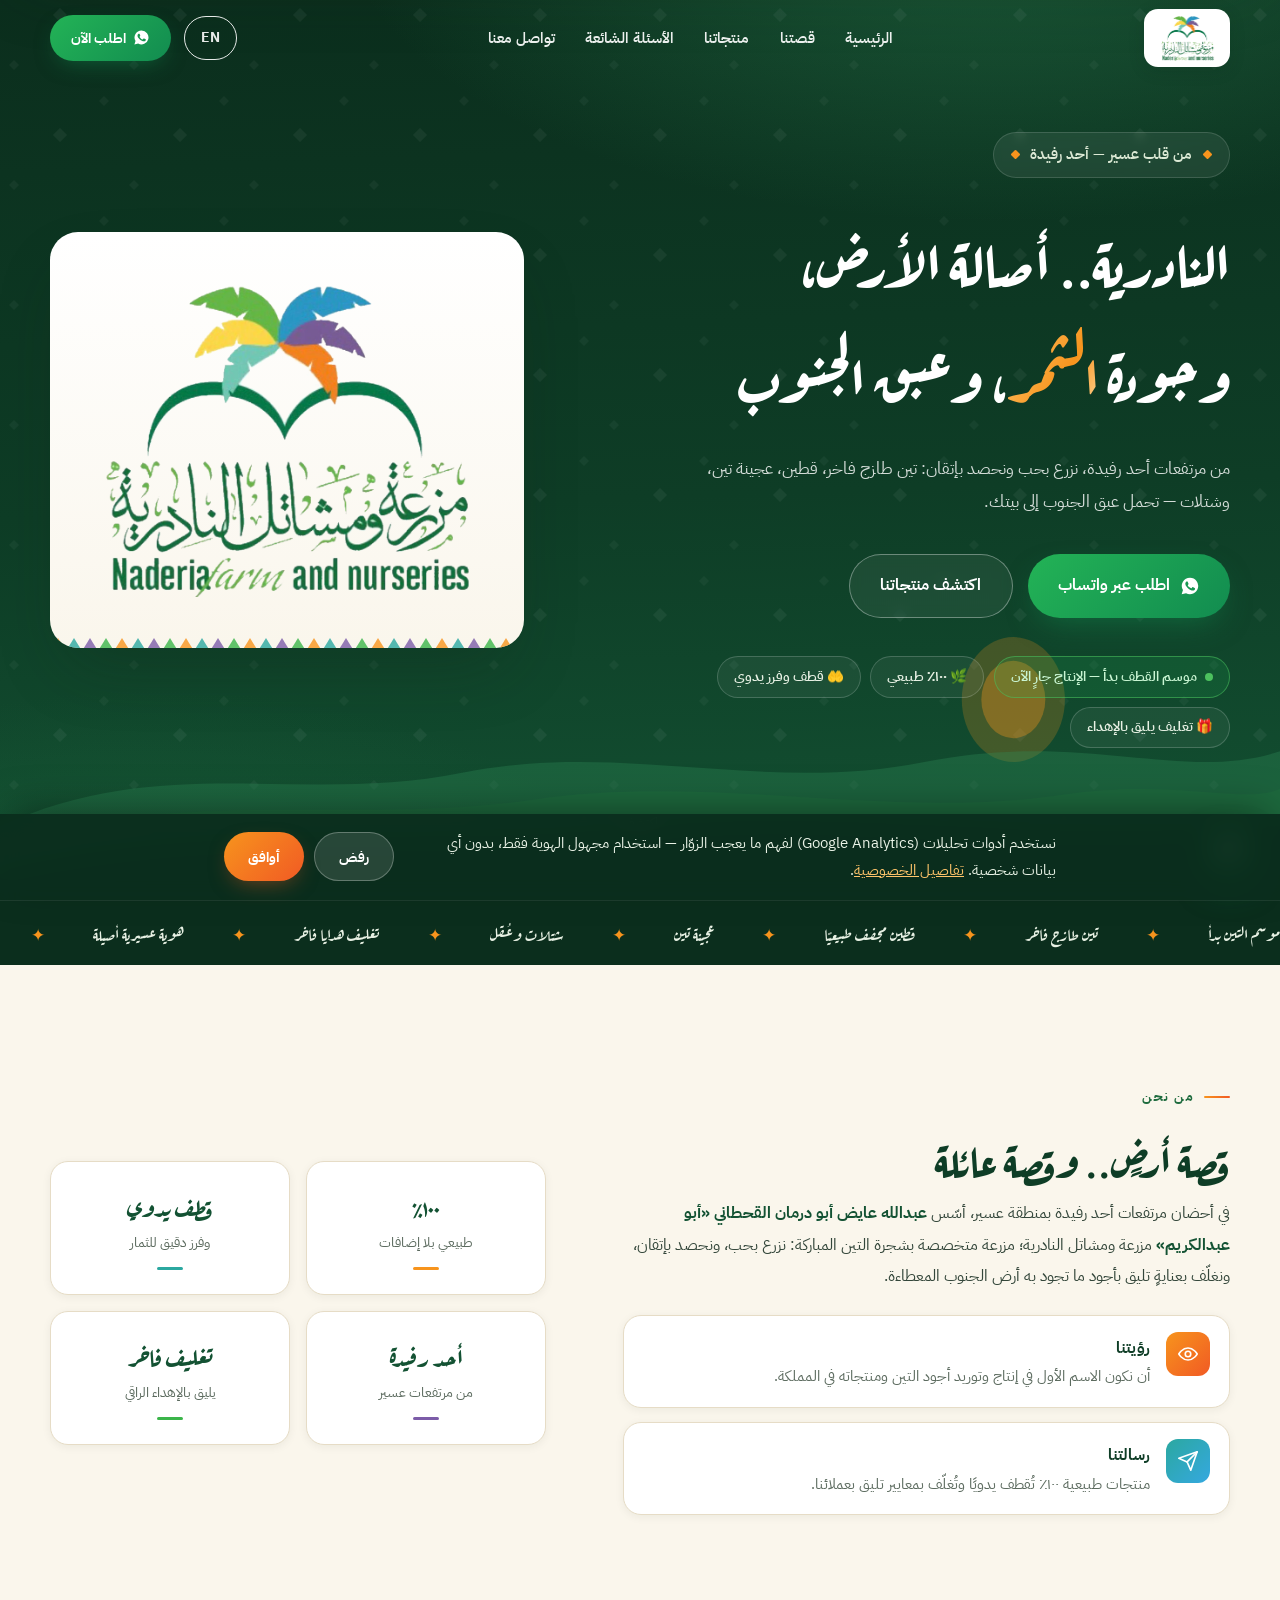
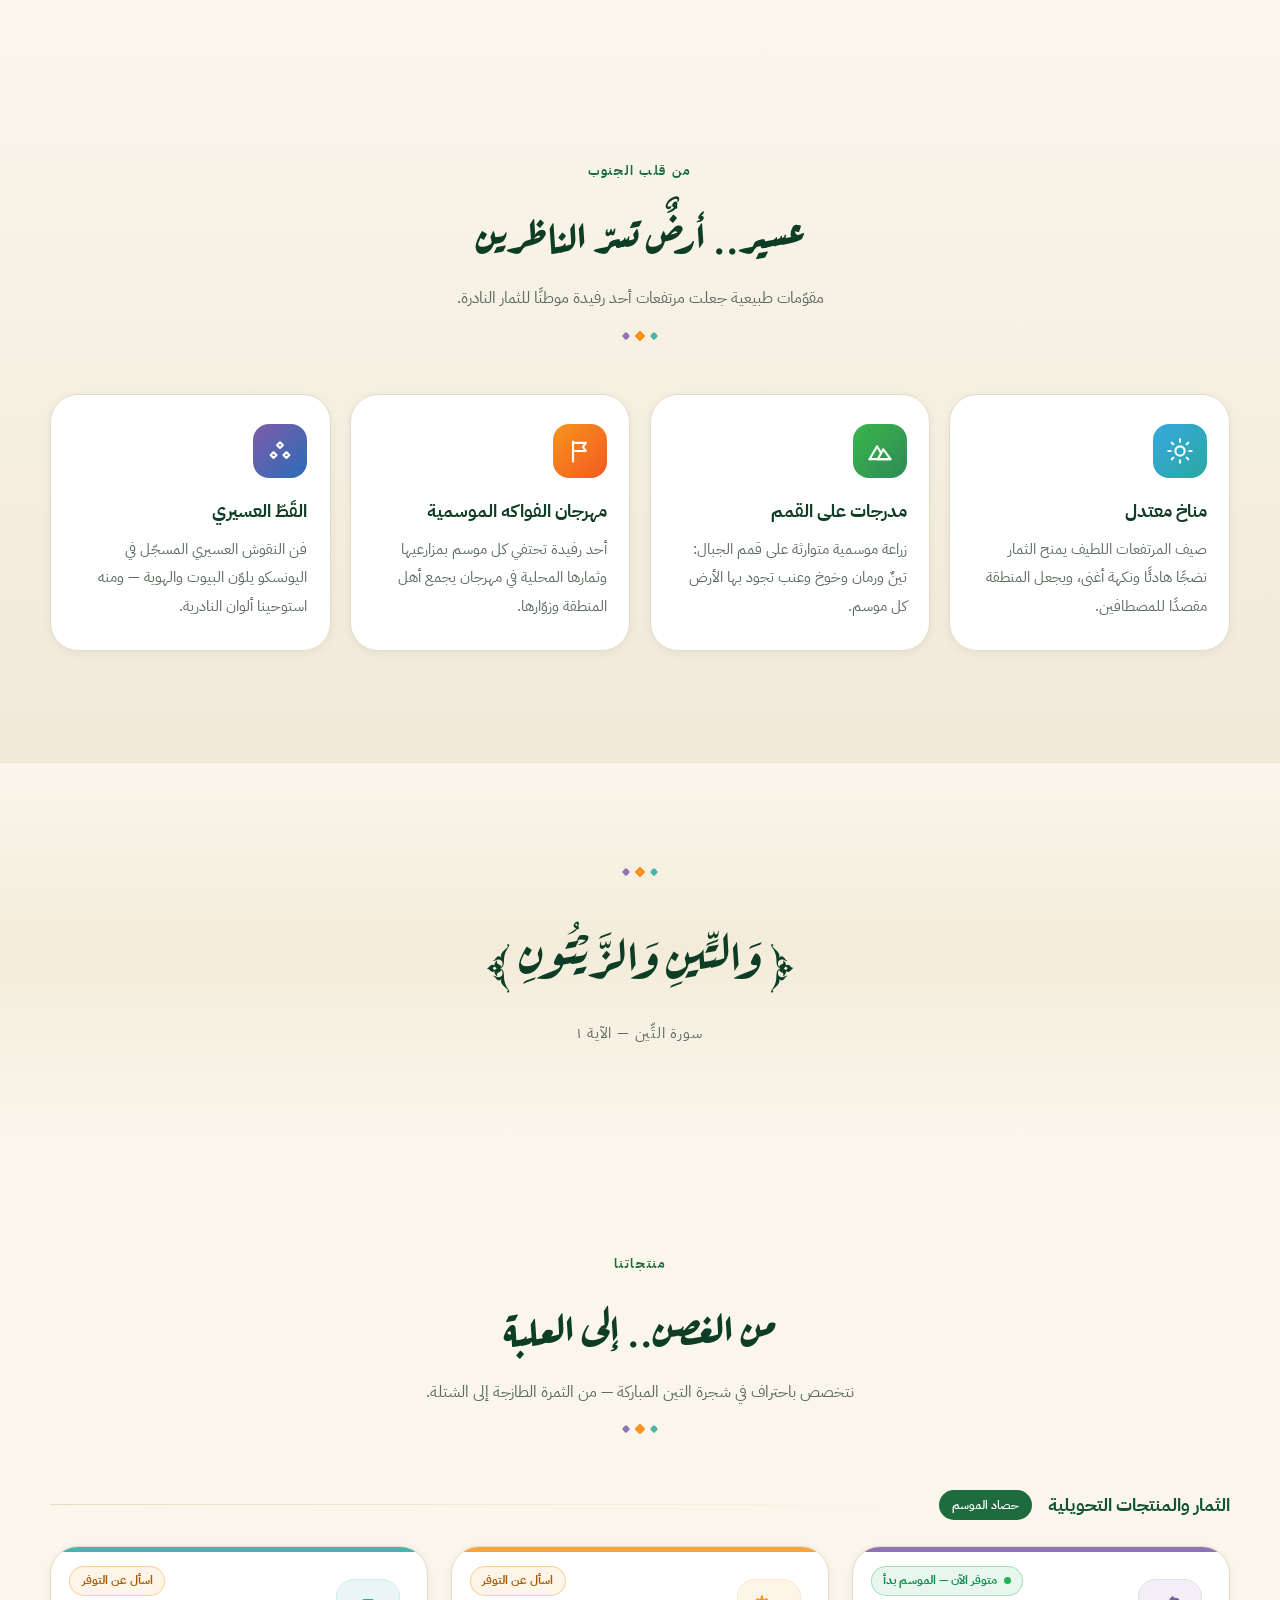
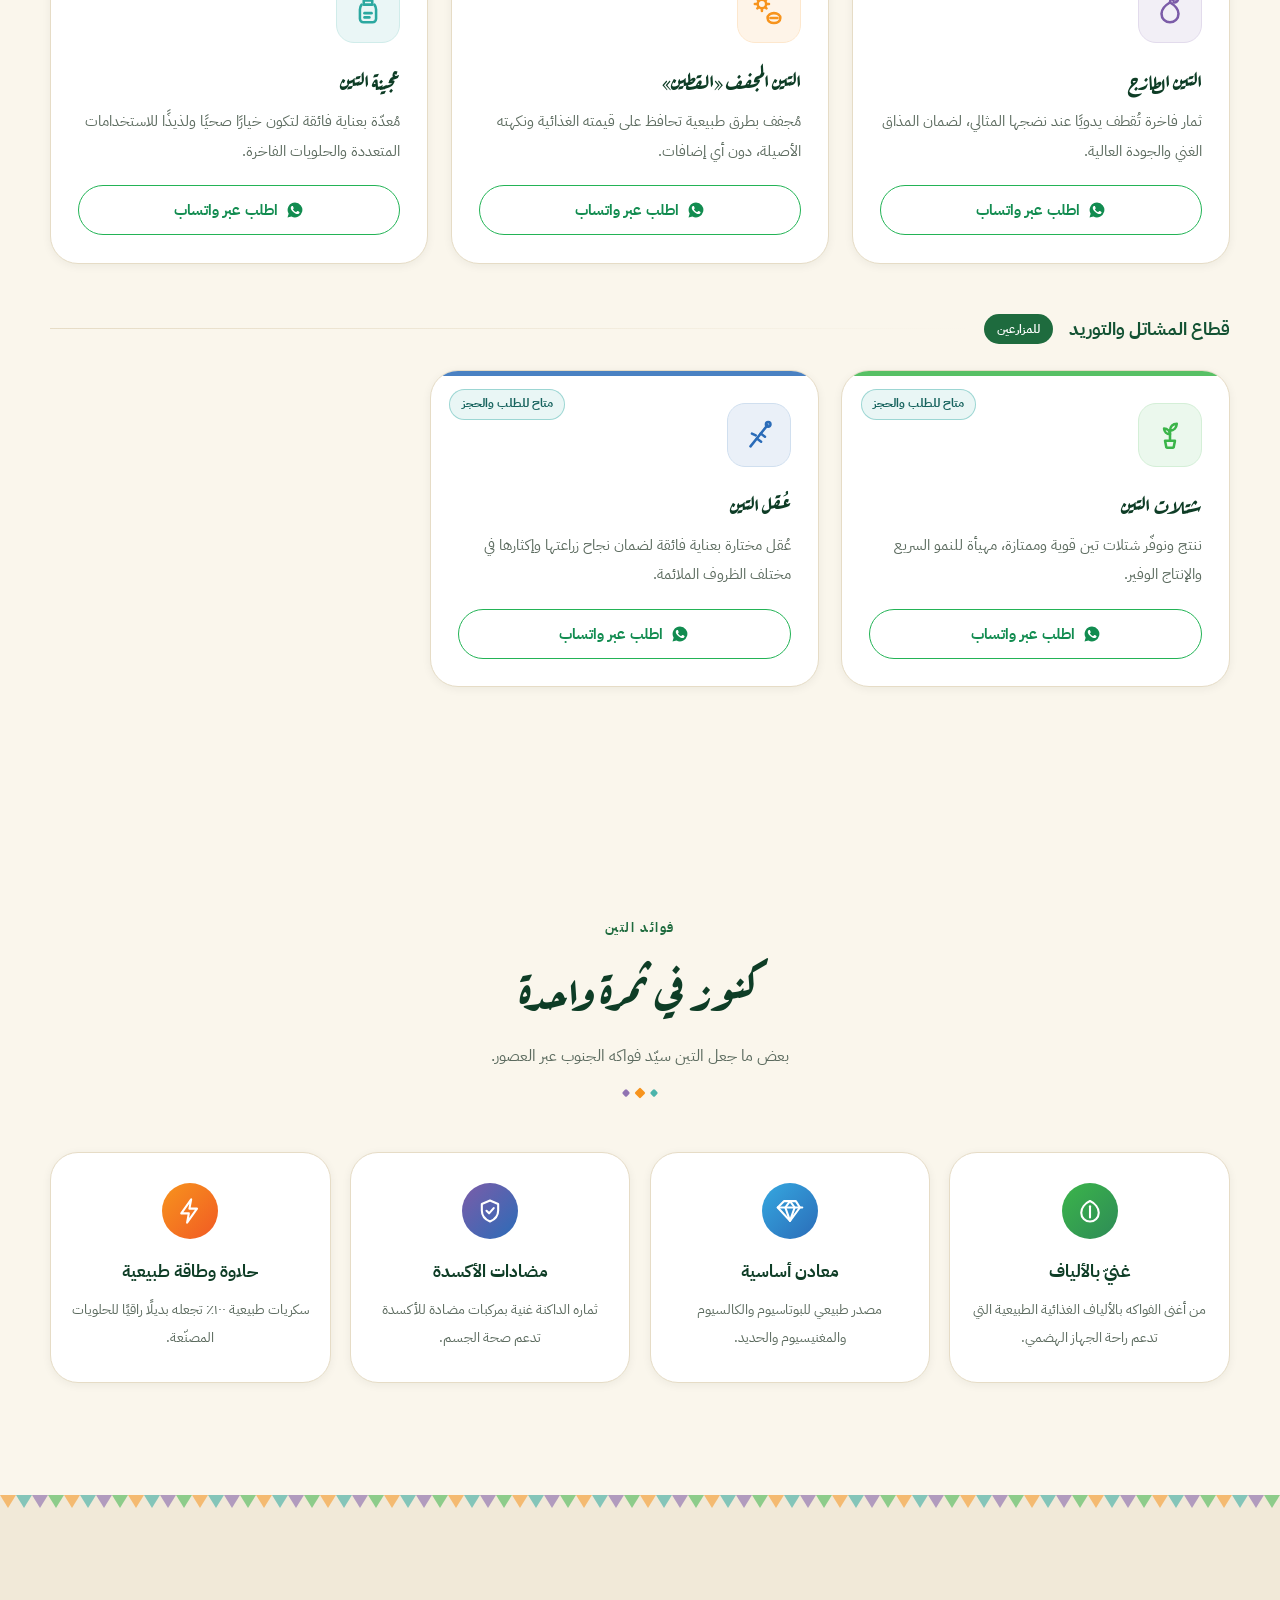
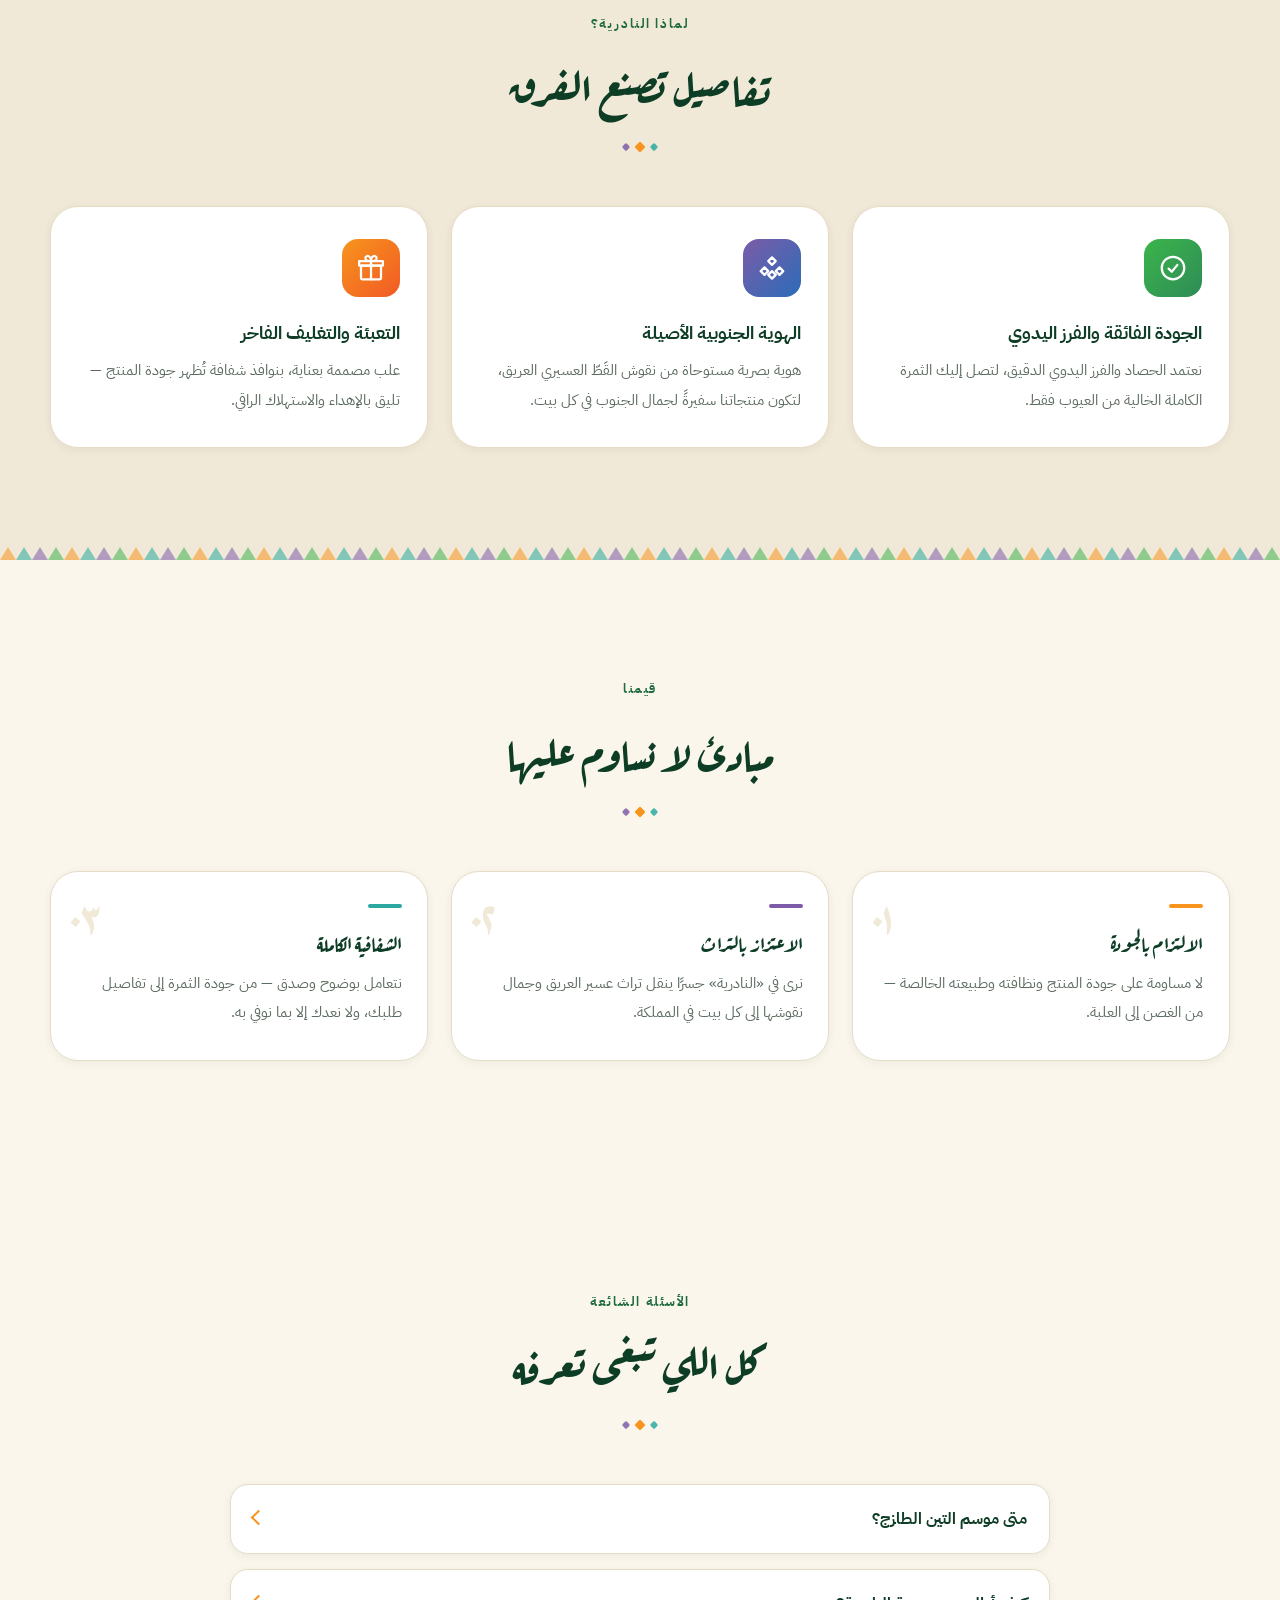
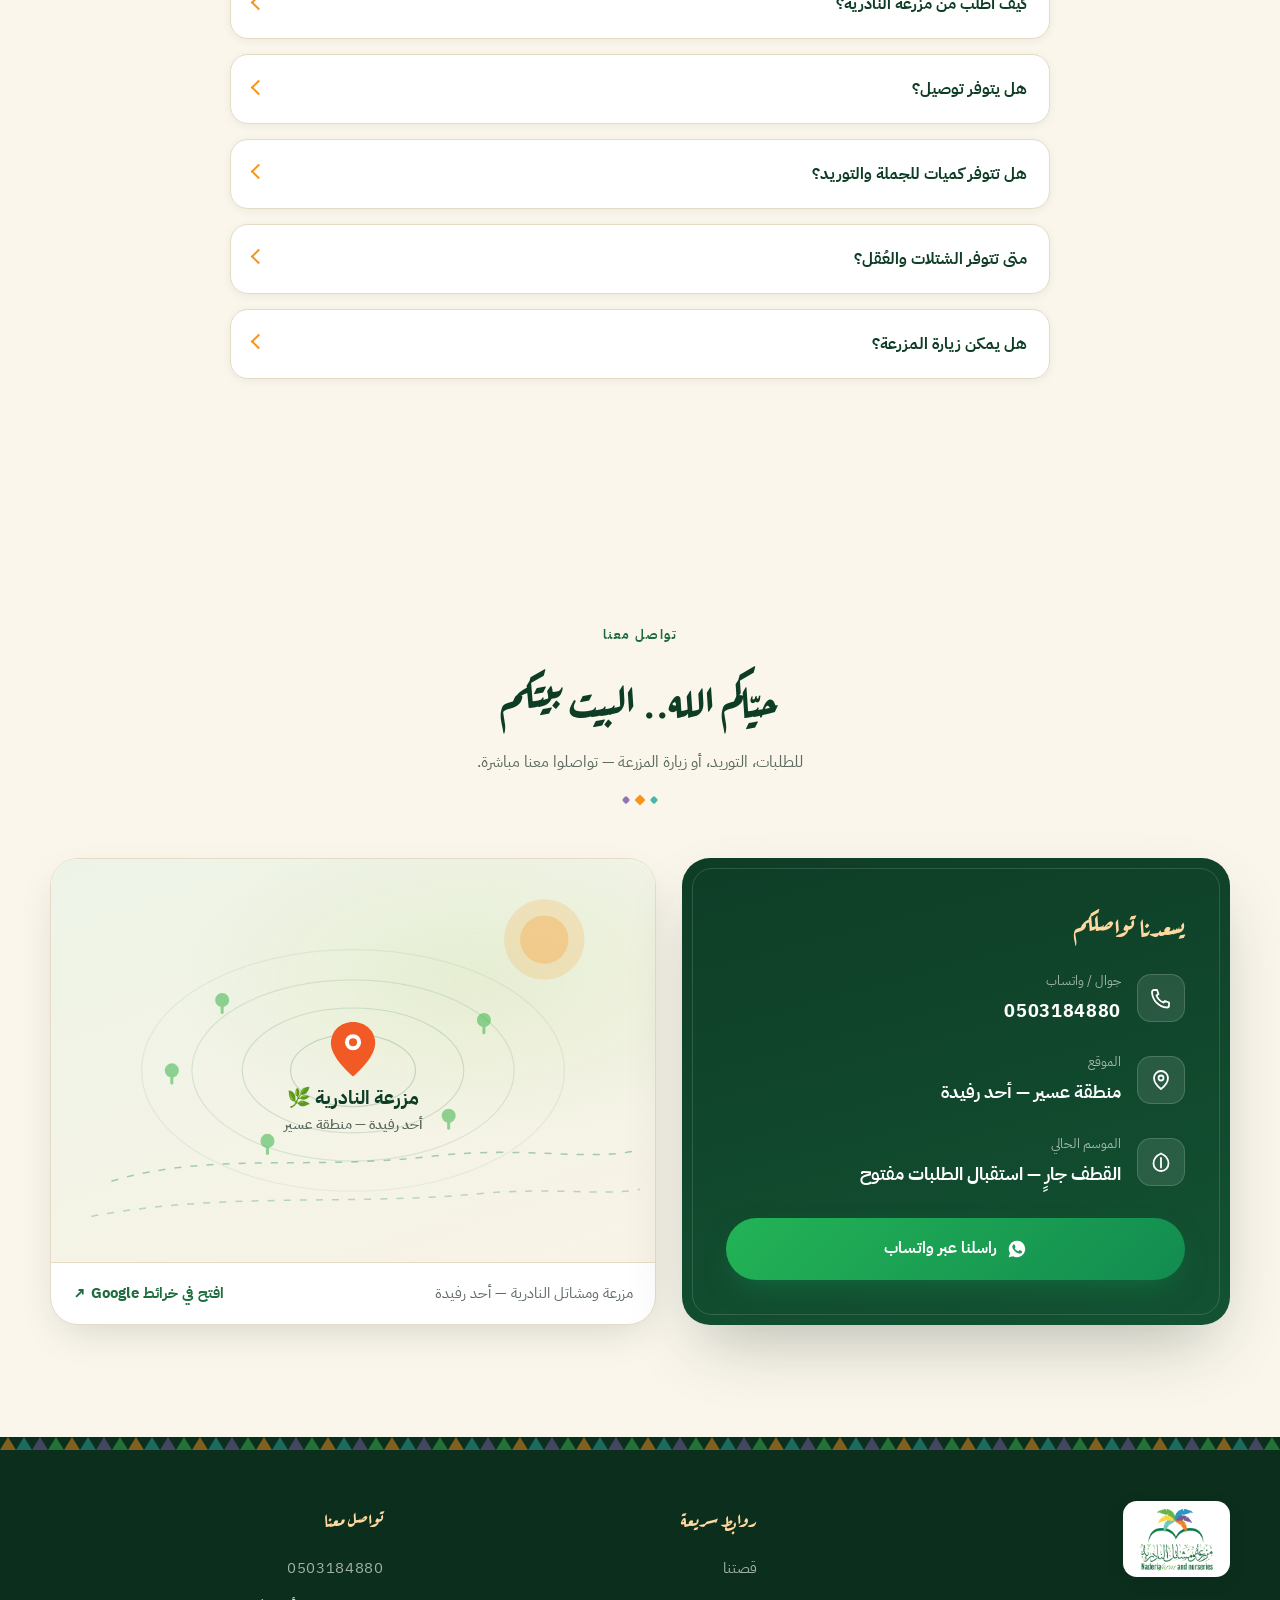
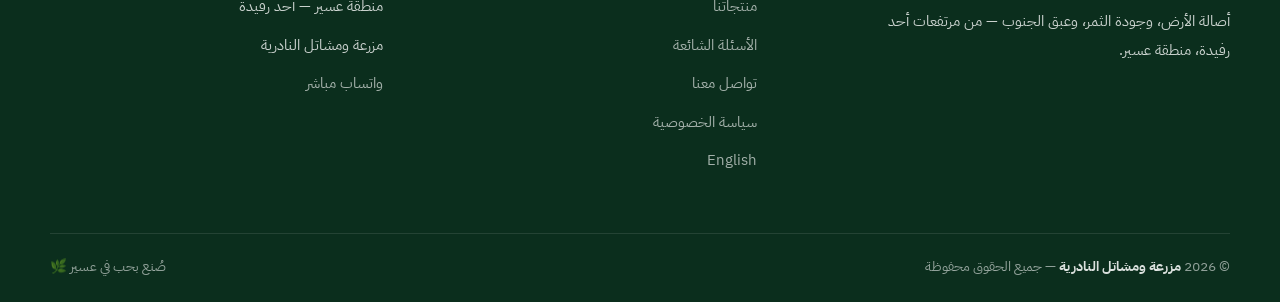
==== commit f12c319c: "إضافة Google Analytics 4 + تتبّع مخصّص + شريط موافقة وخصوصية - طبقة تحليلات (analytics.js) بمعرّف G-" ====
--- a/index.html
+++ b/index.html
@@ -514,6 +514,7 @@
             <li><a href="#products">منتجاتنا</a></li>
             <li><a href="#faq">الأسئلة الشائعة</a></li>
             <li><a href="#contact">تواصل معنا</a></li>
+            <li><a href="privacy.html">سياسة الخصوصية</a></li>
             <li><a href="en/" lang="en" dir="ltr">English</a></li>
           </ul>
         </div>
@@ -540,5 +541,6 @@
   </a>
 
   <script src="assets/script.js"></script>
+  <script src="assets/analytics.js"></script>
 </body>
 </html>
--- a/assets/style.css
+++ b/assets/style.css
@@ -1090,4 +1090,116 @@
     transition-duration: .01ms !important;
   }
   .reveal { opacity: 1; transform: none; }
-}
+  .consent { transition: none; }
+}
+
+/* ---------- Consent banner ---------- */
+.consent {
+  position: fixed;
+  inset-inline: 0;
+  bottom: 0;
+  z-index: 120;
+  display: flex;
+  flex-wrap: wrap;
+  align-items: center;
+  justify-content: center;
+  gap: 1rem 1.4rem;
+  padding: 1rem 1.4rem;
+  background: rgba(11, 46, 29, .97);
+  color: #EAF3E7;
+  backdrop-filter: blur(10px);
+  box-shadow: 0 -12px 44px -14px rgba(0, 0, 0, .5);
+  transform: translateY(115%);
+  transition: transform .5s cubic-bezier(.7, 0, .25, 1);
+}
+.consent.in { transform: none; }
+.consent p { font-size: .92rem; line-height: 1.85; max-width: 640px; margin: 0; }
+.consent p a { color: #FFC46B; text-decoration: underline; }
+.consent-btns { display: flex; gap: .6rem; flex: none; }
+.consent-btns button {
+  padding: .6rem 1.5rem;
+  border-radius: 100px;
+  font-weight: 700;
+  font-size: .9rem;
+  transition: transform .2s ease, box-shadow .2s ease, background .2s ease;
+}
+.consent .c-yes {
+  color: #fff;
+  background: linear-gradient(135deg, var(--orange), var(--flame));
+  box-shadow: 0 8px 22px -8px rgba(241, 90, 36, .5);
+}
+.consent .c-yes:hover { transform: translateY(-2px); }
+.consent .c-no {
+  color: #fff;
+  background: rgba(255, 255, 255, .12);
+  border: 1px solid rgba(255, 255, 255, .28);
+}
+.consent .c-no:hover { background: rgba(255, 255, 255, .2); }
+
+/* ---------- Live analytics lab (debug overlay, owner only) ---------- */
+.ndbg {
+  position: fixed;
+  bottom: 1.4rem;
+  inset-inline-end: 1.4rem;
+  z-index: 130;
+  width: 280px;
+  max-width: calc(100vw - 2.8rem);
+  background: rgba(15, 35, 24, .95);
+  color: #EAF3E7;
+  border: 1px solid rgba(255, 255, 255, .14);
+  border-radius: 18px;
+  box-shadow: 0 24px 56px -18px rgba(0, 0, 0, .55);
+  backdrop-filter: blur(12px);
+  font-family: var(--font-body);
+  overflow: hidden;
+  animation: ndbg-in .5s cubic-bezier(.2, .8, .3, 1.1);
+}
+@keyframes ndbg-in { from { opacity: 0; transform: translateY(20px) scale(.96); } to { opacity: 1; transform: none; } }
+.ndbg-h {
+  display: flex; align-items: center; justify-content: space-between; gap: .5rem;
+  padding: .75rem .95rem;
+  background: linear-gradient(90deg, rgba(247, 148, 29, .18), rgba(43, 168, 160, .14));
+  border-bottom: 1px solid rgba(255, 255, 255, .1);
+}
+.ndbg-h b { font-size: .92rem; }
+.ndbg-h span { font-size: .66rem; color: #9FE6AE; white-space: nowrap; }
+.ndbg-stats {
+  display: grid; grid-template-columns: repeat(4, 1fr); gap: .35rem;
+  padding: .75rem .7rem .4rem;
+}
+.ndbg-stats div { text-align: center; }
+.ndbg-stats b { display: block; font-size: 1.05rem; font-weight: 800; color: #FFC46B; line-height: 1.2; }
+.ndbg-stats span { font-size: .6rem; color: rgba(255, 255, 255, .6); }
+.ndbg-top {
+  display: flex; align-items: center; justify-content: space-between; gap: .5rem;
+  margin: .2rem .7rem .5rem;
+  padding: .5rem .7rem;
+  background: rgba(255, 255, 255, .05);
+  border: 1px solid rgba(255, 255, 255, .08);
+  border-radius: 10px;
+  font-size: .72rem;
+}
+.ndbg-top span { color: rgba(255, 255, 255, .65); }
+.ndbg-top b { color: #7CD98E; }
+.ndbg-feed { max-height: 156px; overflow-y: auto; padding: 0 .7rem; }
+.nrow {
+  display: flex; align-items: center; gap: .5rem;
+  font-size: .7rem;
+  padding: .3rem 0;
+  border-top: 1px solid rgba(255, 255, 255, .06);
+}
+.nrow .nt { color: rgba(255, 255, 255, .4); font-variant-numeric: tabular-nums; flex: none; }
+.nrow .nn { color: #7CD98E; font-weight: 700; }
+.nrow .nd { color: rgba(255, 255, 255, .7); margin-inline-start: auto; text-align: end; }
+.ndbg-note {
+  padding: .55rem .95rem;
+  font-size: .62rem;
+  color: rgba(255, 255, 255, .42);
+  border-top: 1px solid rgba(255, 255, 255, .08);
+  text-align: center;
+}
+@media (max-width: 640px) {
+  .ndbg { width: calc(100vw - 2rem); bottom: 1rem; }
+  .consent { flex-direction: column; text-align: center; padding: 1.1rem 1.2rem; }
+  .consent-btns { width: 100%; justify-content: center; }
+}
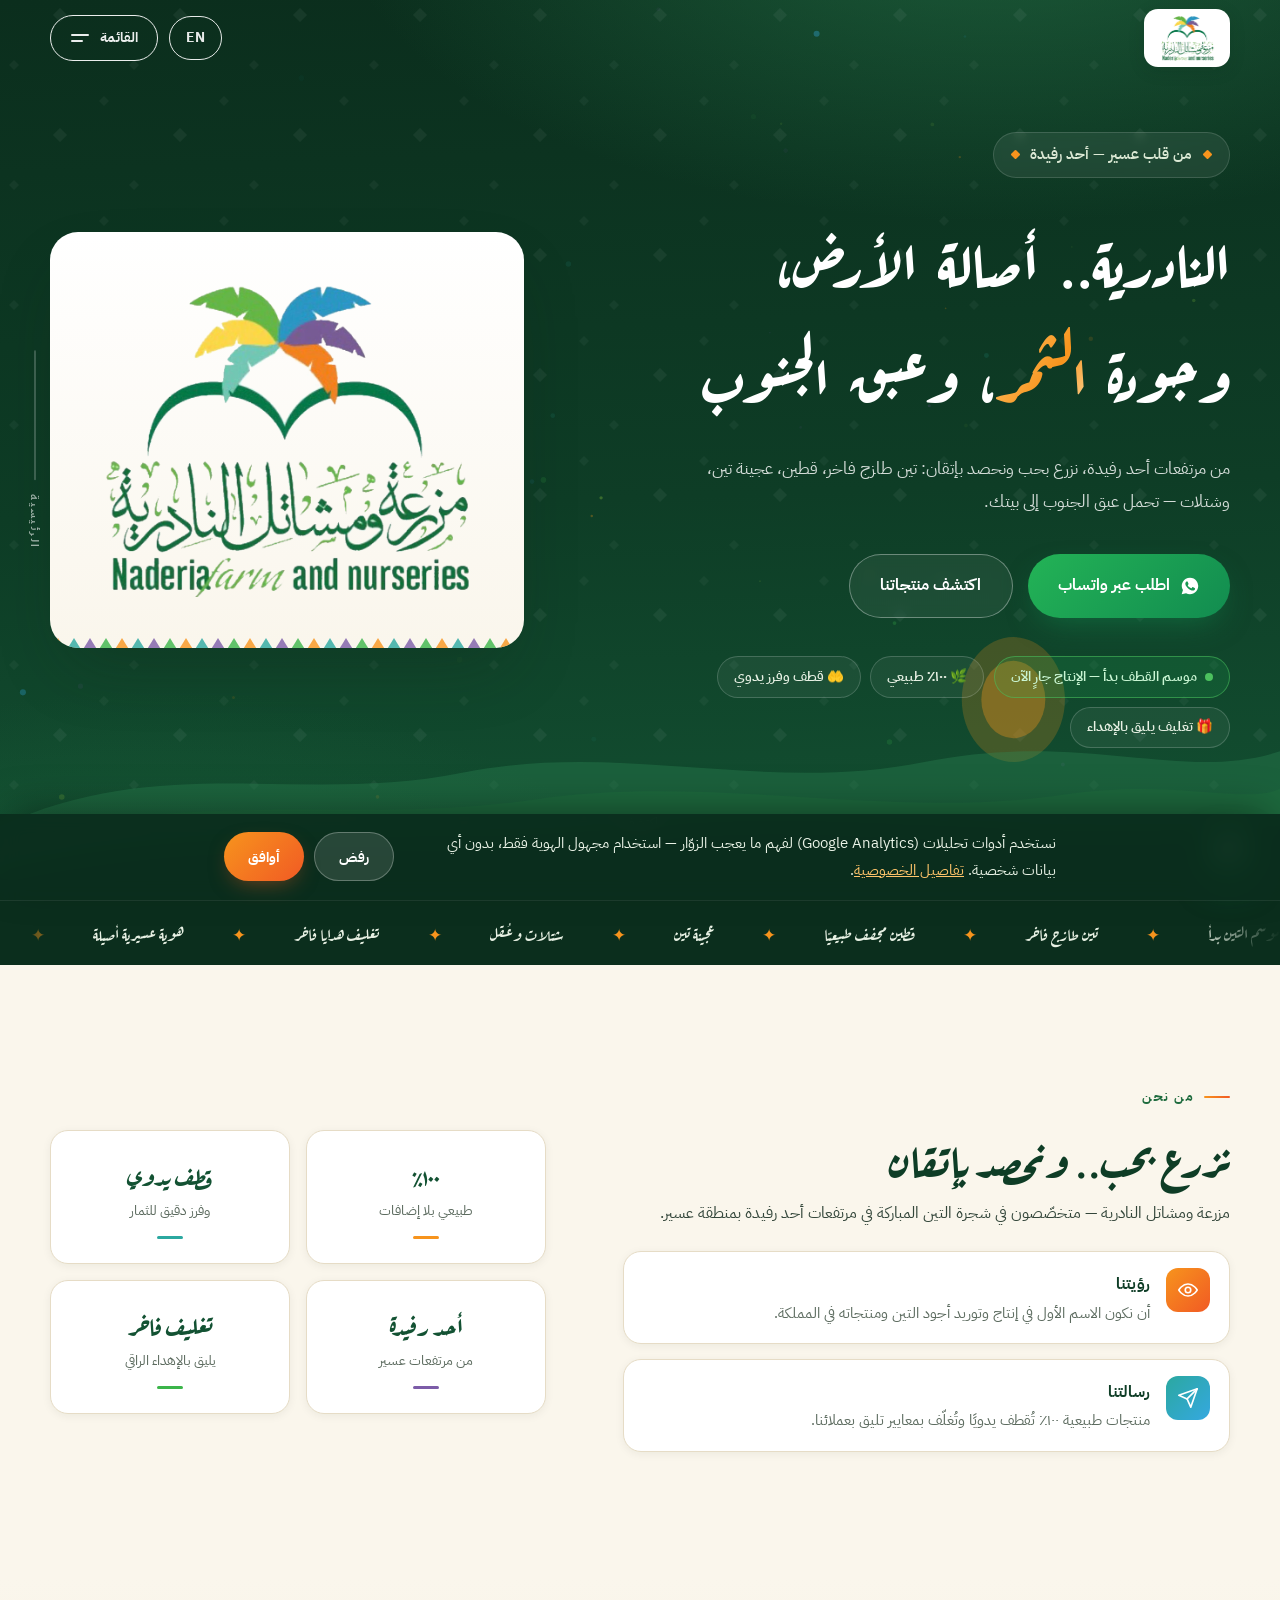
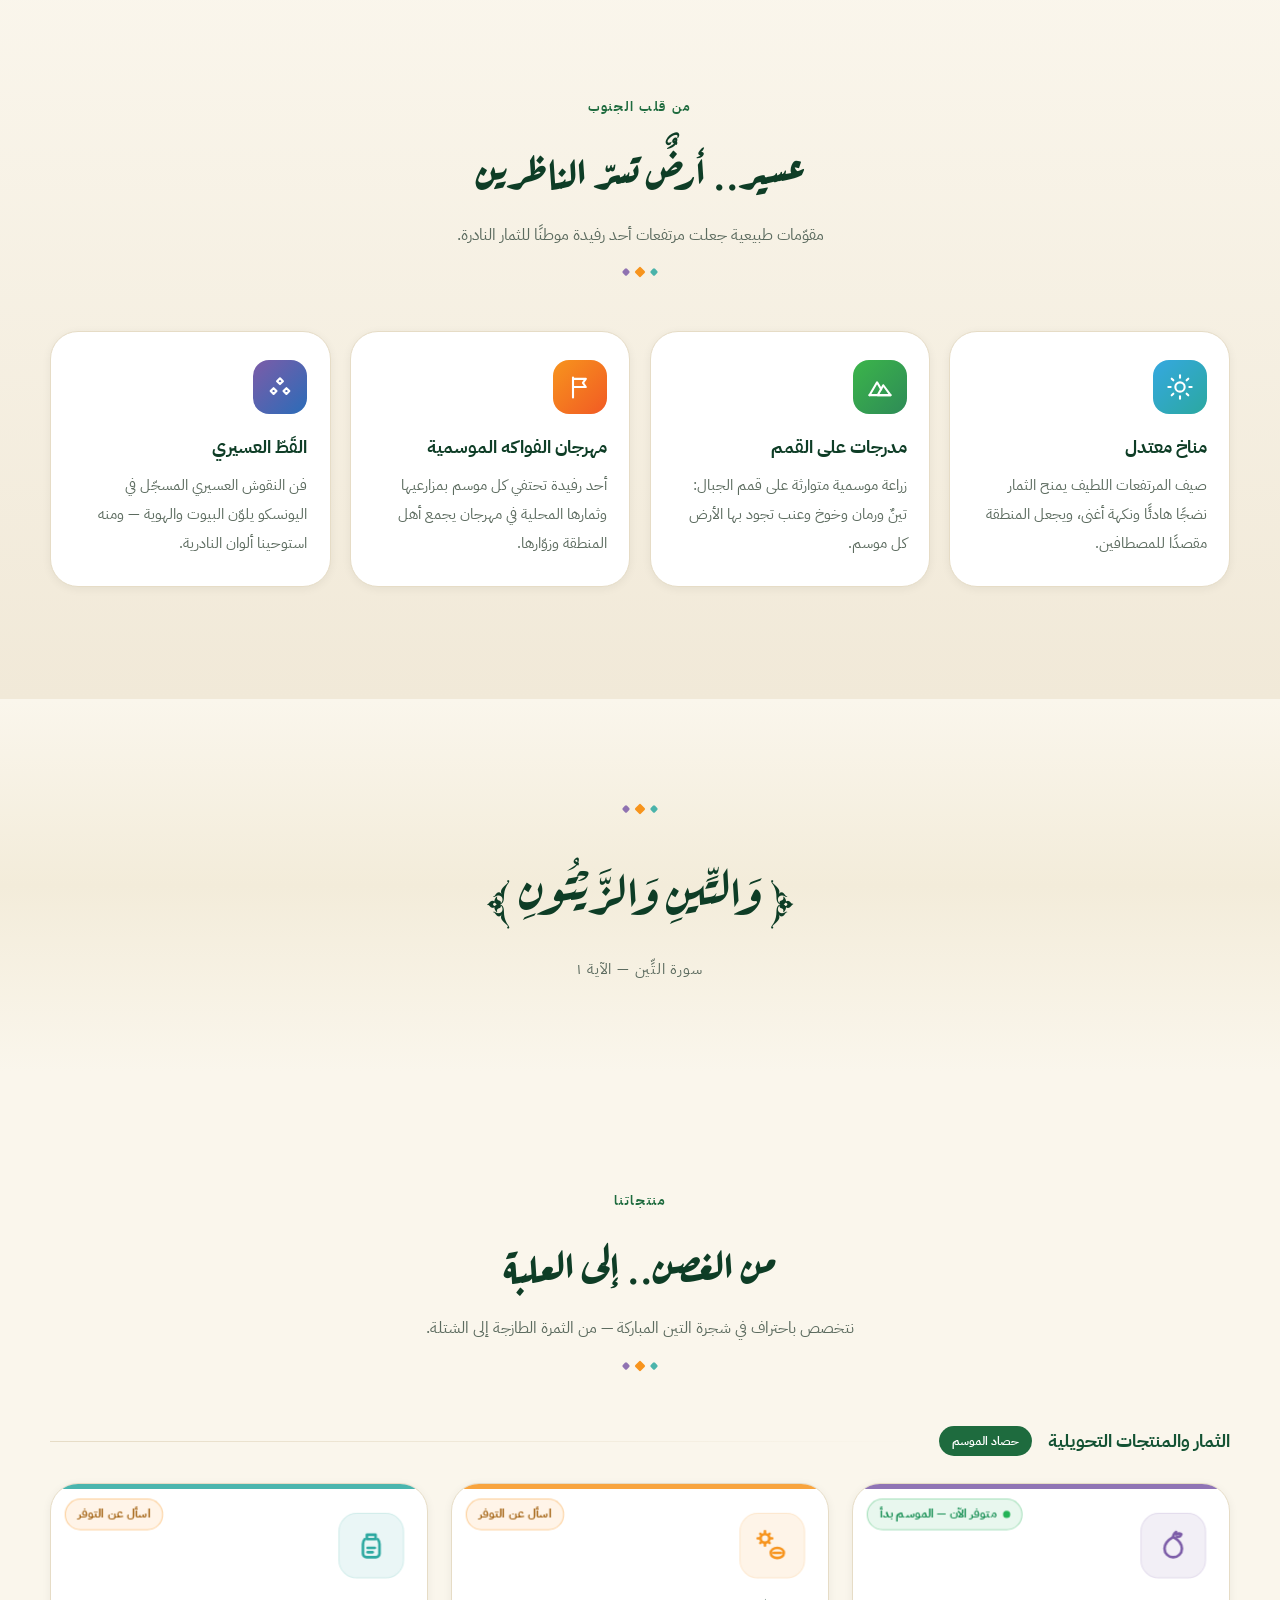
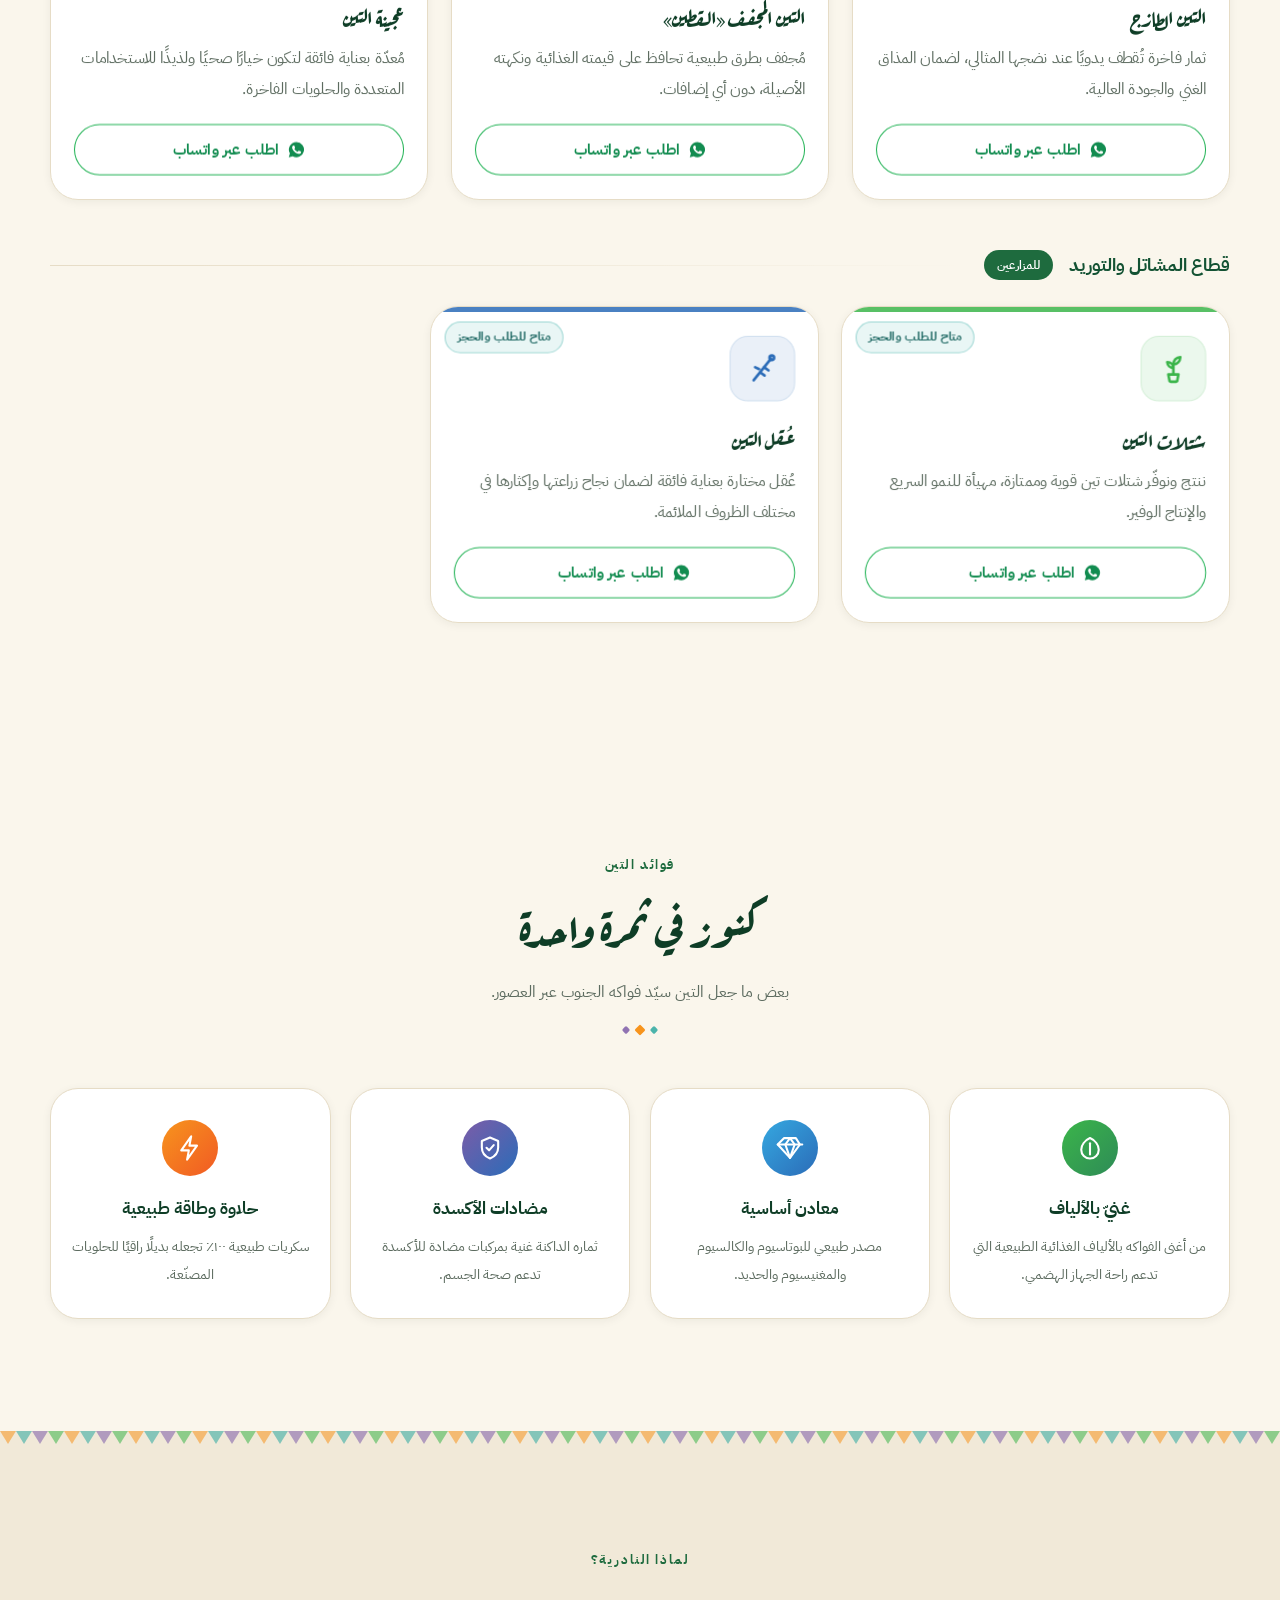
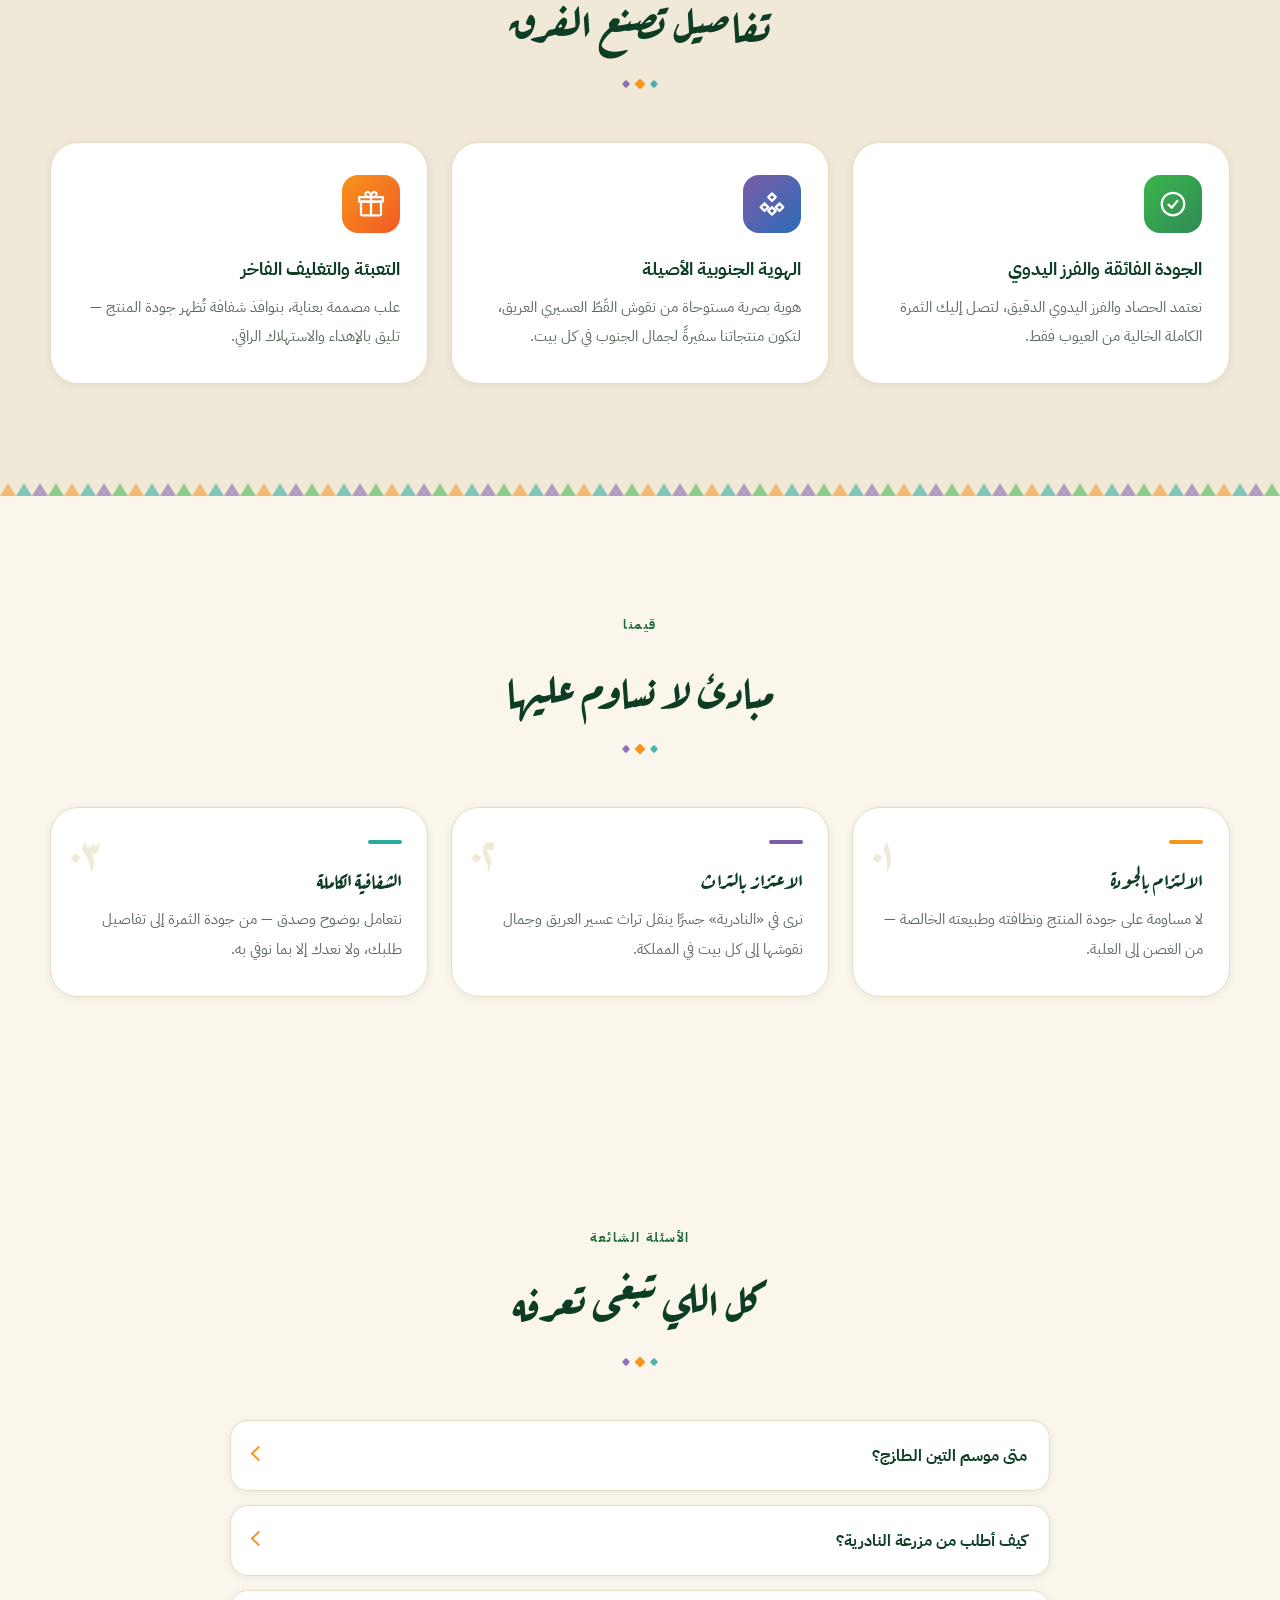
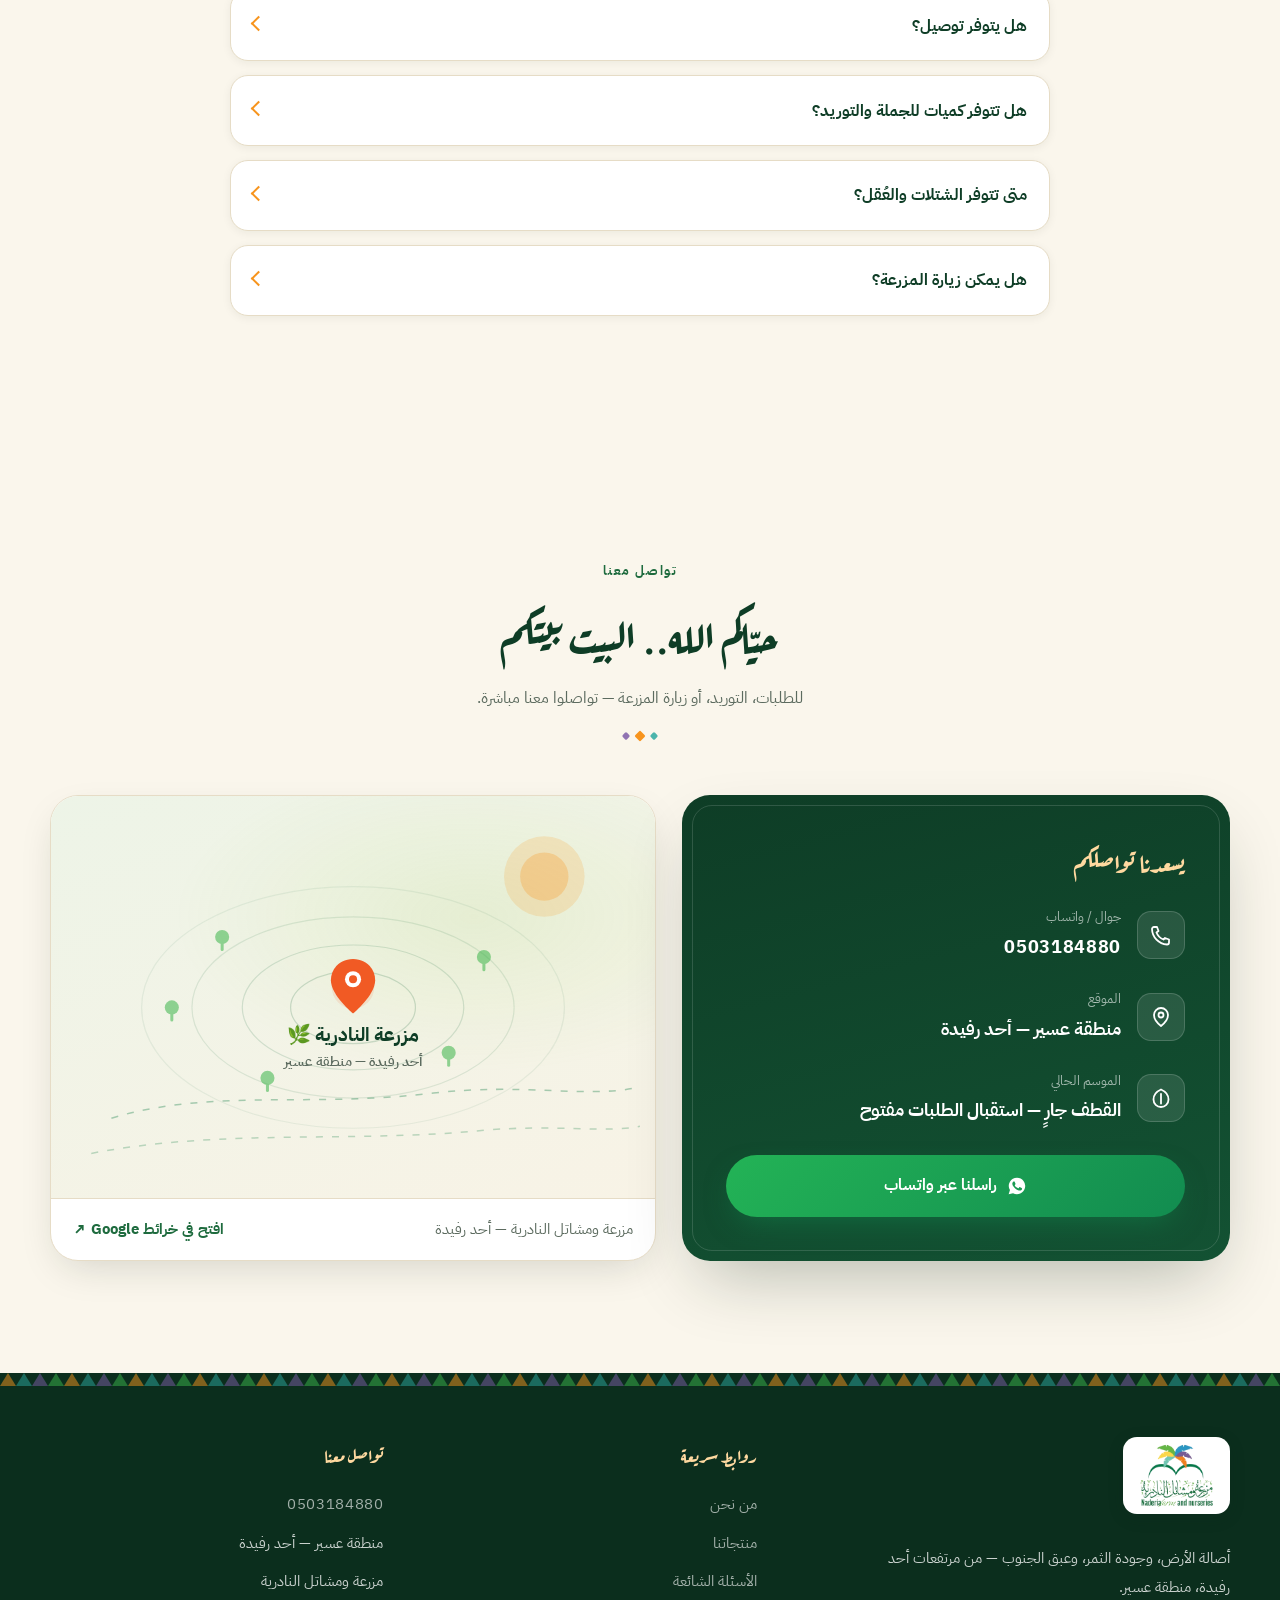
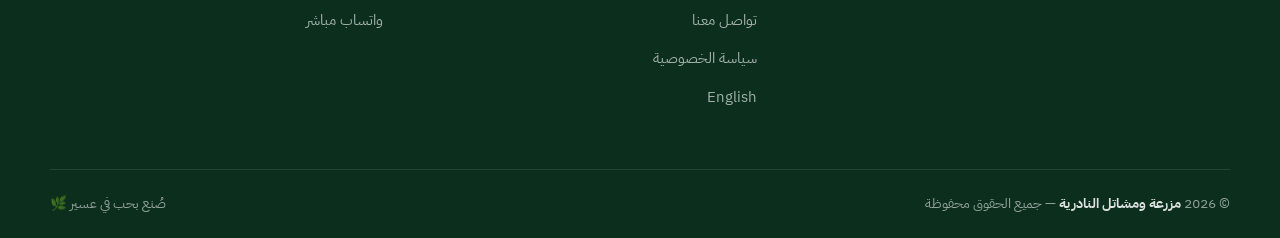
==== commit 21e89844: "تجربة سينمائية: شاشة دخول، قائمة ملء الشاشة، وطبقات حركة - طبقة cinematic (CSS/JS أصلية) — لا نسخ من" ====
--- a/index.html
+++ b/index.html
@@ -24,6 +24,7 @@
   <link rel="preconnect" href="https://fonts.gstatic.com" crossorigin>
   <link href="https://fonts.googleapis.com/css2?family=Aref+Ruqaa:wght@400;700&family=IBM+Plex+Sans+Arabic:wght@300;400;500;600;700&display=swap" rel="stylesheet">
   <link rel="stylesheet" href="assets/style.css">
+  <link rel="stylesheet" href="assets/cinematic.css">
 
   <script type="application/ld+json">
   {
@@ -66,6 +67,22 @@
 </head>
 <body>
 
+  <!-- ===== Preloader ===== -->
+  <div class="preloader" id="preloader">
+    <div class="pre-inner">
+      <img class="pre-logo" src="assets/logo.webp" alt="مزرعة ومشاتل النادرية" width="884" height="735">
+      <div class="pre-bar"><i></i></div>
+      <div class="pre-num">٠٪</div>
+    </div>
+  </div>
+
+  <!-- ===== Cursor / rail ===== -->
+  <div class="cursor" aria-hidden="true"><span class="cur-dot"></span><span class="cur-ring"></span></div>
+  <div class="progress-rail" aria-hidden="true">
+    <div class="rail-line"><i id="railFill"></i></div>
+    <span class="rail-label" id="railLabel">الرئيسية</span>
+  </div>
+
   <!-- ===== Header ===== -->
   <header class="header" id="siteHeader">
     <div class="container">
@@ -73,51 +90,66 @@
         <img src="assets/logo.webp" alt="شعار مزرعة ومشاتل النادرية" width="884" height="735">
       </a>
 
-      <nav class="nav" aria-label="التنقل الرئيسي">
-        <a href="#home">الرئيسية</a>
-        <a href="#story">قصتنا</a>
-        <a href="#products">منتجاتنا</a>
-        <a href="#faq">الأسئلة الشائعة</a>
-        <a href="#contact">تواصل معنا</a>
-      </nav>
-
       <div class="header-actions">
         <a class="lang-switch" href="en/" lang="en" dir="ltr">EN</a>
-        <a class="header-cta" href="https://wa.me/966503184880?text=السلام%20عليكم،%20أرغب%20بالاستفسار%20عن%20منتجات%20مزرعة%20النادرية" target="_blank" rel="noopener">
+        <button class="menu-btn" id="menuBtn" aria-label="القائمة" aria-expanded="false" aria-controls="navOverlay">
+          <span class="mb-txt">القائمة</span>
+          <span class="mb-ico" aria-hidden="true"><i></i><i></i></span>
+        </button>
+      </div>
+    </div>
+  </header>
+
+  <!-- ===== Fullscreen navigation ===== -->
+  <div class="nav-overlay" id="navOverlay">
+    <div class="nav-inner container">
+      <nav class="nav-links" aria-label="التنقل الرئيسي">
+        <a href="#home"><em>٠١</em><span>الرئيسية</span></a>
+        <a href="#story"><em>٠٢</em><span>من نحن</span></a>
+        <a href="#products"><em>٠٣</em><span>منتجاتنا</span></a>
+        <a href="#region"><em>٠٤</em><span>عسير</span></a>
+        <a href="#faq"><em>٠٥</em><span>الأسئلة الشائعة</span></a>
+        <a href="#contact"><em>٠٦</em><span>تواصل معنا</span></a>
+      </nav>
+
+      <div class="nav-foot">
+        <div class="nf-col">
+          <small>جوال / واتساب</small>
+          <a href="tel:+966503184880"><b class="phone-ltr">0503184880</b></a>
+        </div>
+        <div class="nf-col">
+          <small>الموقع</small>
+          <b>منطقة عسير — أحد رفيدة</b>
+        </div>
+        <div class="nf-col">
+          <small>اللغة</small>
+          <a href="en/" lang="en" dir="ltr"><b>English</b></a>
+        </div>
+        <a class="btn btn-wa mag" href="https://wa.me/966503184880?text=السلام%20عليكم،%20أرغب%20بالاستفسار%20عن%20منتجات%20مزرعة%20النادرية" target="_blank" rel="noopener">
           <svg viewBox="0 0 24 24" fill="currentColor" aria-hidden="true"><path d="M12.04 2a9.9 9.9 0 0 0-8.5 14.9L2 22l5.25-1.38A9.9 9.9 0 1 0 12.04 2zm5.8 14.06c-.24.68-1.4 1.3-1.93 1.35-.5.04-1.12.06-1.8-.11a11.6 11.6 0 0 1-1.64-.6c-2.88-1.25-4.76-4.15-4.9-4.34-.15-.2-1.18-1.57-1.18-3s.75-2.13 1-2.42c.26-.3.57-.37.76-.37h.55c.18 0 .41-.06.64.5.24.57.8 1.97.87 2.11.07.15.12.32.02.51-.1.2-.14.31-.29.48-.14.17-.3.37-.44.5-.14.15-.3.3-.13.6.17.28.74 1.22 1.6 1.98 1.1.98 2.02 1.28 2.3 1.43.3.14.46.12.63-.07.17-.2.72-.84.92-1.13.2-.3.39-.24.65-.15.27.1 1.7.8 2 .95.28.14.48.22.55.34.07.12.07.68-.17 1.35z"/></svg>
-          اطلب الآن
+          اطلب عبر واتساب
         </a>
-        <button class="burger" id="burgerBtn" aria-label="القائمة" aria-expanded="false"><span></span></button>
-      </div>
-    </div>
-  </header>
-
-  <!-- mobile nav -->
-  <nav class="mobile-nav" id="mobileNav" aria-label="قائمة الجوال">
-    <a href="#home">الرئيسية</a>
-    <a href="#story">قصتنا</a>
-    <a href="#products">منتجاتنا</a>
-    <a href="#faq">الأسئلة الشائعة</a>
-    <a href="#contact">تواصل معنا</a>
-    <a href="en/" lang="en" dir="ltr" style="text-align:center">English — EN</a>
-    <a class="btn btn-wa" href="https://wa.me/966503184880?text=السلام%20عليكم،%20أرغب%20بالاستفسار%20عن%20منتجات%20مزرعة%20النادرية" target="_blank" rel="noopener">اطلب عبر واتساب</a>
-  </nav>
+      </div>
+    </div>
+    <div class="qatt"></div>
+  </div>
 
   <!-- ===== Hero ===== -->
   <section class="hero" id="home">
+    <canvas class="hero-canvas" id="heroCanvas" aria-hidden="true"></canvas>
     <div class="container">
       <div class="hero-text">
-        <span class="hero-kicker"><i></i> من قلب عسير — أحد رفيدة <i></i></span>
+        <span class="hero-kicker hero-fade" style="--fd:.15s"><i></i> من قلب عسير — أحد رفيدة <i></i></span>
         <h1>النادرية.. أصالة الأرض،<br>وجودة <span class="hl">الثمر</span>، وعبق الجنوب</h1>
-        <p class="hero-sub">من مرتفعات أحد رفيدة، نزرع بحب ونحصد بإتقان: تين طازج فاخر، قطين، عجينة تين، وشتلات — تحمل عبق الجنوب إلى بيتك.</p>
-        <div class="hero-ctas">
+        <p class="hero-sub hero-fade" style="--fd:.75s">من مرتفعات أحد رفيدة، نزرع بحب ونحصد بإتقان: تين طازج فاخر، قطين، عجينة تين، وشتلات — تحمل عبق الجنوب إلى بيتك.</p>
+        <div class="hero-ctas hero-fade" style="--fd:.9s">
           <a class="btn btn-wa" href="https://wa.me/966503184880?text=السلام%20عليكم،%20أرغب%20بالاستفسار%20عن%20منتجات%20مزرعة%20النادرية" target="_blank" rel="noopener">
             <svg viewBox="0 0 24 24" fill="currentColor" aria-hidden="true"><path d="M12.04 2a9.9 9.9 0 0 0-8.5 14.9L2 22l5.25-1.38A9.9 9.9 0 1 0 12.04 2zm5.8 14.06c-.24.68-1.4 1.3-1.93 1.35-.5.04-1.12.06-1.8-.11a11.6 11.6 0 0 1-1.64-.6c-2.88-1.25-4.76-4.15-4.9-4.34-.15-.2-1.18-1.57-1.18-3s.75-2.13 1-2.42c.26-.3.57-.37.76-.37h.55c.18 0 .41-.06.64.5.24.57.8 1.97.87 2.11.07.15.12.32.02.51-.1.2-.14.31-.29.48-.14.17-.3.37-.44.5-.14.15-.3.3-.13.6.17.28.74 1.22 1.6 1.98 1.1.98 2.02 1.28 2.3 1.43.3.14.46.12.63-.07.17-.2.72-.84.92-1.13.2-.3.39-.24.65-.15.27.1 1.7.8 2 .95.28.14.48.22.55.34.07.12.07.68-.17 1.35z"/></svg>
             اطلب عبر واتساب
           </a>
-          <a class="btn btn-ghost" href="#products">اكتشف منتجاتنا</a>
-        </div>
-        <div class="hero-chips">
+          <a class="btn btn-ghost mag" href="#products">اكتشف منتجاتنا</a>
+        </div>
+        <div class="hero-chips hero-fade" style="--fd:1.05s">
           <span class="chip-season"><i></i> موسم القطف بدأ — الإنتاج جارٍ الآن</span>
           <span>🌿 ١٠٠٪ طبيعي</span>
           <span>🤲 قطف وفرز يدوي</span>
@@ -153,13 +185,13 @@
     </div>
   </div>
 
-  <!-- ===== Story ===== -->
+  <!-- ===== Essence ===== -->
   <section class="story section" id="story">
     <div class="container">
       <div class="story-text">
         <span class="kicker">من نحن</span>
-        <h2 class="sec-title">قصة أرضٍ.. وقصة عائلة</h2>
-        <p class="reveal">في أحضان مرتفعات أحد رفيدة بمنطقة عسير، أسّس <strong>عبدالله عايض أبو درمان القحطاني «أبو عبدالكريم»</strong> مزرعة ومشاتل النادرية؛ مزرعة متخصصة بشجرة التين المباركة: نزرع بحب، ونحصد بإتقان، ونغلّف بعنايةٍ تليق بأجود ما تجود به أرض الجنوب المعطاءة.</p>
+        <h2 class="sec-title">نزرع بحب.. ونحصد بإتقان</h2>
+        <p class="reveal">مزرعة ومشاتل النادرية — متخصّصون في شجرة التين المباركة في مرتفعات أحد رفيدة بمنطقة عسير.</p>
         <div class="vm reveal" style="--d:.1s">
           <span class="vm-ico"><svg viewBox="0 0 24 24" fill="none" stroke="currentColor" stroke-width="1.8" stroke-linecap="round" stroke-linejoin="round"><path d="M2 12s3.5-6.5 10-6.5S22 12 22 12s-3.5 6.5-10 6.5S2 12 2 12z"/><circle cx="12" cy="12" r="3"/></svg></span>
           <div><b>رؤيتنا</b><span>أن نكون الاسم الأول في إنتاج وتوريد أجود التين ومنتجاته في المملكة.</span></div>
@@ -182,7 +214,7 @@
   <!-- ===== Region ===== -->
   <section class="region section" id="region">
     <div class="container">
-      <div class="sec-head center">
+      <div class="sec-head center mask-up">
         <span class="kicker">من قلب الجنوب</span>
         <h2 class="sec-title">عسير.. أرضٌ تسرّ الناظرين</h2>
         <p class="sec-sub">مقوّمات طبيعية جعلت مرتفعات أحد رفيدة موطنًا للثمار النادرة.</p>
@@ -225,7 +257,7 @@
   <!-- ===== Products ===== -->
   <section class="products section" id="products">
     <div class="container">
-      <div class="sec-head center">
+      <div class="sec-head center mask-up">
         <span class="kicker">منتجاتنا</span>
         <h2 class="sec-title">من الغصن.. إلى العلبة</h2>
         <p class="sec-sub">نتخصص باحتراف في شجرة التين المباركة — من الثمرة الطازجة إلى الشتلة.</p>
@@ -235,21 +267,21 @@
       <div class="prod-group">
         <h3 class="prod-group-title">الثمار والمنتجات التحويلية <em>حصاد الموسم</em></h3>
         <div class="prod-grid">
-          <article class="prod-card reveal" style="--accent:#7C5CA8">
+          <article class="prod-card reveal tilt" style="--accent:#7C5CA8">
             <span class="avail avail-now"><i></i>متوفر الآن — الموسم بدأ</span>
             <div class="prod-icon"><svg viewBox="0 0 24 24" fill="none" stroke="currentColor" stroke-width="1.8" stroke-linecap="round" stroke-linejoin="round"><path d="M12 6c-3.5 2-6 4.6-6 8a6 6 0 0 0 12 0c0-3.4-2.5-6-6-8z"/><path d="M12 6c0-1.5.8-2.7 2-3.5"/><path d="M14 4.2c1.2-.7 2.7-.7 3.6-.1-.4 1.2-1.7 2-3.1 1.8"/></svg></div>
             <h3>التين الطازج</h3>
             <p>ثمار فاخرة تُقطف يدويًا عند نضجها المثالي، لضمان المذاق الغني والجودة العالية.</p>
             <div class="prod-order"><a href="https://wa.me/966503184880?text=السلام%20عليكم،%20أبغى%20أطلب:%20التين%20الطازج" target="_blank" rel="noopener" aria-label="اطلب التين الطازج عبر واتساب"><svg viewBox="0 0 24 24" fill="currentColor" aria-hidden="true"><path d="M12.04 2a9.9 9.9 0 0 0-8.5 14.9L2 22l5.25-1.38A9.9 9.9 0 1 0 12.04 2zm5.8 14.06c-.24.68-1.4 1.3-1.93 1.35-.5.04-1.12.06-1.8-.11a11.6 11.6 0 0 1-1.64-.6c-2.88-1.25-4.76-4.15-4.9-4.34-.15-.2-1.18-1.57-1.18-3s.75-2.13 1-2.42c.26-.3.57-.37.76-.37h.55c.18 0 .41-.06.64.5.24.57.8 1.97.87 2.11.07.15.12.32.02.51-.1.2-.14.31-.29.48-.14.17-.3.37-.44.5-.14.15-.3.3-.13.6.17.28.74 1.22 1.6 1.98 1.1.98 2.02 1.28 2.3 1.43.3.14.46.12.63-.07.17-.2.72-.84.92-1.13.2-.3.39-.24.65-.15.27.1 1.7.8 2 .95.28.14.48.22.55.34.07.12.07.68-.17 1.35z"/></svg>اطلب عبر واتساب</a></div>
           </article>
-          <article class="prod-card reveal" style="--accent:#F7941D; --d:.1s">
+          <article class="prod-card reveal tilt" style="--accent:#F7941D; --d:.1s">
             <span class="avail avail-ask">اسأل عن التوفر</span>
             <div class="prod-icon"><svg viewBox="0 0 24 24" fill="none" stroke="currentColor" stroke-width="1.8" stroke-linecap="round" stroke-linejoin="round"><circle cx="7" cy="7" r="3"/><path d="M7 2v1.2M7 10.8V12M2 7h1.2M10.8 7H12M3.8 3.8l.9.9M9.3 9.3l.9.9M9.3 4.7l.9-.9M3.8 10.2l.9-.9"/><path d="M11 17c0-2 2-3.5 4.5-3.5S20 15 20 17s-2 3.5-4.5 3.5S11 19 11 17z"/><path d="M13 17h5"/></svg></div>
             <h3>التين المجفف «القطين»</h3>
             <p>مُجفف بطرق طبيعية تحافظ على قيمته الغذائية ونكهته الأصيلة، دون أي إضافات.</p>
             <div class="prod-order"><a href="https://wa.me/966503184880?text=السلام%20عليكم،%20أبغى%20أطلب:%20القطين" target="_blank" rel="noopener" aria-label="اطلب القطين عبر واتساب"><svg viewBox="0 0 24 24" fill="currentColor" aria-hidden="true"><path d="M12.04 2a9.9 9.9 0 0 0-8.5 14.9L2 22l5.25-1.38A9.9 9.9 0 1 0 12.04 2zm5.8 14.06c-.24.68-1.4 1.3-1.93 1.35-.5.04-1.12.06-1.8-.11a11.6 11.6 0 0 1-1.64-.6c-2.88-1.25-4.76-4.15-4.9-4.34-.15-.2-1.18-1.57-1.18-3s.75-2.13 1-2.42c.26-.3.57-.37.76-.37h.55c.18 0 .41-.06.64.5.24.57.8 1.97.87 2.11.07.15.12.32.02.51-.1.2-.14.31-.29.48-.14.17-.3.37-.44.5-.14.15-.3.3-.13.6.17.28.74 1.22 1.6 1.98 1.1.98 2.02 1.28 2.3 1.43.3.14.46.12.63-.07.17-.2.72-.84.92-1.13.2-.3.39-.24.65-.15.27.1 1.7.8 2 .95.28.14.48.22.55.34.07.12.07.68-.17 1.35z"/></svg>اطلب عبر واتساب</a></div>
           </article>
-          <article class="prod-card reveal" style="--accent:#2BA8A0; --d:.2s">
+          <article class="prod-card reveal tilt" style="--accent:#2BA8A0; --d:.2s">
             <span class="avail avail-ask">اسأل عن التوفر</span>
             <div class="prod-icon"><svg viewBox="0 0 24 24" fill="none" stroke="currentColor" stroke-width="1.8" stroke-linecap="round" stroke-linejoin="round"><path d="M9 4.5h6v3H9z"/><path d="M7.5 7.5c-.8 1-1.2 2.2-1.2 3.5v6.5a2.5 2.5 0 0 0 2.5 2.5h6.4a2.5 2.5 0 0 0 2.5-2.5V11c0-1.3-.4-2.5-1.2-3.5"/><path d="M9.5 13.5h5"/><path d="M9.5 16.5h3.5"/></svg></div>
             <h3>عجينة التين</h3>
@@ -262,14 +294,14 @@
       <div class="prod-group">
         <h3 class="prod-group-title">قطاع المشاتل والتوريد <em>للمزارعين</em></h3>
         <div class="prod-grid two">
-          <article class="prod-card reveal" style="--accent:#3BB54A">
+          <article class="prod-card reveal tilt" style="--accent:#3BB54A">
             <span class="avail avail-order">متاح للطلب والحجز</span>
             <div class="prod-icon"><svg viewBox="0 0 24 24" fill="none" stroke="currentColor" stroke-width="1.8" stroke-linecap="round" stroke-linejoin="round"><path d="M8.5 16h7l-.9 4.6a1 1 0 0 1-1 .4h-3.2a1 1 0 0 1-1-.4z"/><path d="M12 16V9"/><path d="M12 9c0-2.8 2-5 4.8-5C16.6 6.8 14.8 9 12 9z"/><path d="M12 11.5c0-2.2-1.7-4-4.2-4C8 9.7 9.6 11.5 12 11.5z"/></svg></div>
             <h3>شتلات التين</h3>
             <p>ننتج ونوفّر شتلات تين قوية وممتازة، مهيأة للنمو السريع والإنتاج الوفير.</p>
             <div class="prod-order"><a href="https://wa.me/966503184880?text=السلام%20عليكم،%20أبغى%20أطلب:%20شتلات%20تين" target="_blank" rel="noopener" aria-label="اطلب شتلات التين عبر واتساب"><svg viewBox="0 0 24 24" fill="currentColor" aria-hidden="true"><path d="M12.04 2a9.9 9.9 0 0 0-8.5 14.9L2 22l5.25-1.38A9.9 9.9 0 1 0 12.04 2zm5.8 14.06c-.24.68-1.4 1.3-1.93 1.35-.5.04-1.12.06-1.8-.11a11.6 11.6 0 0 1-1.64-.6c-2.88-1.25-4.76-4.15-4.9-4.34-.15-.2-1.18-1.57-1.18-3s.75-2.13 1-2.42c.26-.3.57-.37.76-.37h.55c.18 0 .41-.06.64.5.24.57.8 1.97.87 2.11.07.15.12.32.02.51-.1.2-.14.31-.29.48-.14.17-.3.37-.44.5-.14.15-.3.3-.13.6.17.28.74 1.22 1.6 1.98 1.1.98 2.02 1.28 2.3 1.43.3.14.46.12.63-.07.17-.2.72-.84.92-1.13.2-.3.39-.24.65-.15.27.1 1.7.8 2 .95.28.14.48.22.55.34.07.12.07.68-.17 1.35z"/></svg>اطلب عبر واتساب</a></div>
           </article>
-          <article class="prod-card reveal" style="--accent:#2B6CB8; --d:.1s">
+          <article class="prod-card reveal tilt" style="--accent:#2B6CB8; --d:.1s">
             <span class="avail avail-order">متاح للطلب والحجز</span>
             <div class="prod-icon"><svg viewBox="0 0 24 24" fill="none" stroke="currentColor" stroke-width="1.8" stroke-linecap="round" stroke-linejoin="round"><path d="M6 20 18 5"/><path d="M10.5 14.5l3 2.2"/><path d="M13.2 11l3 2.2"/><path d="M9.7 12.3 7 11"/><circle cx="18.5" cy="4.5" r="1.6"/></svg></div>
             <h3>عُقل التين</h3>
@@ -284,7 +316,7 @@
   <!-- ===== Benefits ===== -->
   <section class="benefits section" id="benefits">
     <div class="container">
-      <div class="sec-head center">
+      <div class="sec-head center mask-up">
         <span class="kicker">فوائد التين</span>
         <h2 class="sec-title">كنوز في ثمرة واحدة</h2>
         <p class="sec-sub">بعض ما جعل التين سيّد فواكه الجنوب عبر العصور.</p>
@@ -318,7 +350,7 @@
   <!-- ===== Features ===== -->
   <section class="features section" id="features">
     <div class="container">
-      <div class="sec-head center">
+      <div class="sec-head center mask-up">
         <span class="kicker">لماذا النادرية؟</span>
         <h2 class="sec-title">تفاصيل تصنع الفرق</h2>
         <div class="orn"><i></i><i></i><i></i></div>
@@ -352,7 +384,7 @@
   <!-- ===== Gallery ===== -->
   <section class="gallery section" id="gallery" hidden>
     <div class="container">
-      <div class="sec-head center">
+      <div class="sec-head center mask-up">
         <span class="kicker">معرض الصور</span>
         <h2 class="sec-title">من قلب المزرعة</h2>
         <p class="sec-sub">لقطات حقيقية من أرض النادرية وثمارها.</p>
@@ -365,7 +397,7 @@
   <!-- ===== Values ===== -->
   <section class="section" id="values">
     <div class="container">
-      <div class="sec-head center">
+      <div class="sec-head center mask-up">
         <span class="kicker">قيمنا</span>
         <h2 class="sec-title">مبادئ لا نساوم عليها</h2>
         <div class="orn"><i></i><i></i><i></i></div>
@@ -393,7 +425,7 @@
   <!-- ===== FAQ ===== -->
   <section class="faq section" id="faq">
     <div class="container">
-      <div class="sec-head center">
+      <div class="sec-head center mask-up">
         <span class="kicker">الأسئلة الشائعة</span>
         <h2 class="sec-title">كل اللي تبغى تعرفه</h2>
         <div class="orn"><i></i><i></i><i></i></div>
@@ -430,7 +462,7 @@
   <!-- ===== Contact ===== -->
   <section class="contact section" id="contact">
     <div class="container">
-      <div class="sec-head center">
+      <div class="sec-head center mask-up">
         <span class="kicker">تواصل معنا</span>
         <h2 class="sec-title">حيّاكم الله.. البيت بيتكم</h2>
         <p class="sec-sub">للطلبات، التوريد، أو زيارة المزرعة — تواصلوا معنا مباشرة.</p>
@@ -510,7 +542,7 @@
         <div>
           <h4>روابط سريعة</h4>
           <ul>
-            <li><a href="#story">قصتنا</a></li>
+            <li><a href="#story">من نحن</a></li>
             <li><a href="#products">منتجاتنا</a></li>
             <li><a href="#faq">الأسئلة الشائعة</a></li>
             <li><a href="#contact">تواصل معنا</a></li>
@@ -540,7 +572,12 @@
     <svg viewBox="0 0 24 24" fill="currentColor" aria-hidden="true"><path d="M12.04 2a9.9 9.9 0 0 0-8.5 14.9L2 22l5.25-1.38A9.9 9.9 0 1 0 12.04 2zm5.8 14.06c-.24.68-1.4 1.3-1.93 1.35-.5.04-1.12.06-1.8-.11a11.6 11.6 0 0 1-1.64-.6c-2.88-1.25-4.76-4.15-4.9-4.34-.15-.2-1.18-1.57-1.18-3s.75-2.13 1-2.42c.26-.3.57-.37.76-.37h.55c.18 0 .41-.06.64.5.24.57.8 1.97.87 2.11.07.15.12.32.02.51-.1.2-.14.31-.29.48-.14.17-.3.37-.44.5-.14.15-.3.3-.13.6.17.28.74 1.22 1.6 1.98 1.1.98 2.02 1.28 2.3 1.43.3.14.46.12.63-.07.17-.2.72-.84.92-1.13.2-.3.39-.24.65-.15.27.1 1.7.8 2 .95.28.14.48.22.55.34.07.12.07.68-.17 1.35z"/></svg>
   </a>
 
+  <button class="to-top" id="toTop" aria-label="العودة للأعلى">
+    <svg viewBox="0 0 24 24" fill="none" stroke="currentColor" stroke-width="2" stroke-linecap="round" stroke-linejoin="round" aria-hidden="true"><path d="M12 19V5"/><path d="m5 12 7-7 7 7"/></svg>
+  </button>
+
   <script src="assets/script.js"></script>
+  <script src="assets/cinematic.js"></script>
   <script src="assets/analytics.js"></script>
 </body>
 </html>
--- a/assets/cinematic.css
+++ b/assets/cinematic.css
@@ -0,0 +1,397 @@
+/* ==========================================================================
+   النادرية — الطبقة السينمائية
+   Cinematic layer: preloader, fullscreen nav, atmosphere, motion.
+   Original work — built for Naderia Farm.
+   ========================================================================== */
+
+/* ---------- Preloader ---------- */
+.preloader {
+  position: fixed;
+  inset: 0;
+  z-index: 300;
+  display: grid;
+  place-items: center;
+  background:
+    radial-gradient(900px 600px at 50% 40%, rgba(46, 139, 87, .22), transparent 65%),
+    linear-gradient(180deg, var(--green-950), #071d12);
+  transition: opacity .8s ease, visibility .8s;
+}
+.preloader.done { opacity: 0; visibility: hidden; }
+.pre-inner { display: grid; justify-items: center; gap: 1.6rem; padding: 2rem; }
+.pre-logo {
+  width: min(62vw, 300px);
+  height: auto;
+  opacity: 0;
+  filter: drop-shadow(0 20px 50px rgba(0, 0, 0, .5));
+  animation: pre-logo-in 1.1s cubic-bezier(.2, .8, .3, 1) .15s forwards;
+  background: #fff;
+  padding: 1rem 1.4rem;
+  border-radius: 20px;
+}
+@keyframes pre-logo-in {
+  from { opacity: 0; transform: translateY(18px) scale(.94); }
+  to   { opacity: 1; transform: none; }
+}
+.pre-bar {
+  width: min(60vw, 240px);
+  height: 2px;
+  background: rgba(255, 255, 255, .14);
+  border-radius: 2px;
+  overflow: hidden;
+}
+.pre-bar i {
+  display: block;
+  height: 100%;
+  width: 0%;
+  border-radius: 2px;
+  background: linear-gradient(90deg, var(--lime), var(--teal), var(--purple), var(--orange), var(--flame));
+  transition: width .35s ease;
+}
+.pre-num {
+  font-family: var(--font-body);
+  font-size: .8rem;
+  letter-spacing: .28em;
+  color: rgba(255, 255, 255, .55);
+}
+body.loading { overflow: hidden; }
+
+/* ---------- Custom cursor (fine pointers only) ---------- */
+.cursor { display: none; }
+@media (hover: hover) and (pointer: fine) {
+  .cursor {
+    display: block;
+    position: fixed;
+    top: 0; left: 0;
+    z-index: 400;
+    pointer-events: none;
+    mix-blend-mode: difference;
+  }
+  .cur-dot, .cur-ring {
+    position: absolute;
+    border-radius: 50%;
+    transform: translate(-50%, -50%);
+    will-change: transform, width, height;
+  }
+  .cur-dot { width: 7px; height: 7px; background: #fff; }
+  .cur-ring {
+    width: 34px; height: 34px;
+    border: 1.5px solid rgba(255, 255, 255, .6);
+    transition: width .3s ease, height .3s ease, border-color .3s ease, opacity .3s ease;
+  }
+  body.cur-hot .cur-ring { width: 58px; height: 58px; border-color: #fff; }
+  body.cur-hot .cur-dot { opacity: .35; }
+}
+
+/* ---------- Scroll progress rail ---------- */
+.progress-rail {
+  position: fixed;
+  inset-inline-end: 1.5rem;
+  top: 50%;
+  translate: 0 -50%;
+  z-index: 88;
+  display: flex;
+  flex-direction: column;
+  align-items: center;
+  gap: .9rem;
+  pointer-events: none;
+  opacity: 0;
+  transition: opacity .6s ease;
+}
+.progress-rail.on { opacity: 1; }
+.rail-line {
+  width: 2px;
+  height: 130px;
+  border-radius: 2px;
+  background: rgba(15, 35, 24, .14);
+  overflow: hidden;
+}
+.hero-active .rail-line { background: rgba(255, 255, 255, .2); }
+.rail-line i {
+  display: block;
+  width: 100%;
+  height: 0%;
+  border-radius: 2px;
+  background: linear-gradient(180deg, var(--orange), var(--flame));
+}
+.rail-label {
+  writing-mode: vertical-rl;
+  font-size: .68rem;
+  font-weight: 700;
+  letter-spacing: .22em;
+  color: var(--muted);
+  white-space: nowrap;
+  transition: color .4s ease, opacity .35s ease;
+}
+html[dir="rtl"] .rail-label { writing-mode: vertical-rl; }
+.hero-active .rail-label { color: rgba(255, 255, 255, .6); }
+@media (max-width: 900px) { .progress-rail { display: none; } }
+
+/* ---------- Menu button ---------- */
+.menu-btn {
+  display: inline-flex;
+  align-items: center;
+  gap: .7rem;
+  padding: .5rem 1.15rem .5rem 1.25rem;
+  border-radius: 100px;
+  border: 1.5px solid currentColor;
+  font-weight: 700;
+  font-size: .88rem;
+  opacity: .92;
+  transition: all .3s ease;
+}
+.menu-btn:hover { opacity: 1; transform: translateY(-2px); }
+.mb-ico { display: grid; gap: 4px; width: 18px; }
+.mb-ico i {
+  display: block;
+  height: 1.8px;
+  background: currentColor;
+  border-radius: 2px;
+  transition: transform .35s cubic-bezier(.7, 0, .25, 1), width .35s ease;
+}
+.mb-ico i:nth-child(1) { width: 18px; }
+.mb-ico i:nth-child(2) { width: 12px; margin-inline-start: auto; }
+.menu-btn:hover .mb-ico i:nth-child(2) { width: 18px; }
+body.menu-open .mb-ico i:nth-child(1) { transform: translateY(3px) rotate(45deg); }
+body.menu-open .mb-ico i:nth-child(2) { width: 18px; transform: translateY(-3px) rotate(-45deg); }
+
+/* ---------- Fullscreen nav overlay ---------- */
+.nav-overlay {
+  position: fixed;
+  inset: 0;
+  z-index: 110;
+  color: #fff;
+  background:
+    radial-gradient(900px 700px at 80% 10%, rgba(46, 139, 87, .3), transparent 60%),
+    radial-gradient(700px 600px at 10% 90%, rgba(30, 107, 62, .35), transparent 60%),
+    linear-gradient(160deg, #071d12, var(--green-950) 60%, var(--green-900));
+  clip-path: circle(0% at var(--ox, 90%) var(--oy, 6%));
+  transition: clip-path .85s cubic-bezier(.76, 0, .24, 1);
+  visibility: hidden;
+  overflow-y: auto;
+}
+body.menu-open .nav-overlay { clip-path: circle(150% at var(--ox, 90%) var(--oy, 6%)); visibility: visible; }
+body.menu-open { overflow: hidden; }
+
+.nav-inner {
+  min-height: 100%;
+  display: flex;
+  flex-direction: column;
+  justify-content: center;
+  gap: clamp(1.2rem, 3vh, 2.4rem);
+  width: min(100% - 3rem, var(--container));
+  margin-inline: auto;
+  padding: calc(var(--header-h) + 1.2rem) 0 clamp(1.5rem, 4vh, 2.6rem);
+}
+
+.nav-links { display: grid; gap: .1rem; }
+.nav-links a {
+  position: relative;
+  display: flex;
+  align-items: baseline;
+  gap: 1.1rem;
+  padding: .35rem 0;
+  font-family: var(--font-display);
+  font-size: clamp(1.6rem, 5.2vh, 3.2rem);
+  line-height: 1.45;
+  color: rgba(255, 255, 255, .9);
+  opacity: 0;
+  transform: translateY(28px);
+  transition: color .3s ease, padding .4s cubic-bezier(.2, .8, .3, 1);
+}
+html[lang="en"] .nav-links a { line-height: 1.15; }
+body.menu-open .nav-links a { animation: nav-item-in .7s cubic-bezier(.2, .8, .3, 1) forwards; animation-delay: var(--nd, 0s); }
+@keyframes nav-item-in { to { opacity: 1; transform: none; } }
+.nav-links a em {
+  font-family: var(--font-body);
+  font-style: normal;
+  font-size: .72rem;
+  font-weight: 700;
+  letter-spacing: .18em;
+  color: var(--orange);
+  opacity: .75;
+  flex: none;
+}
+.nav-links a::after {
+  content: "";
+  position: absolute;
+  inset-inline-start: 0;
+  bottom: .35rem;
+  width: 0;
+  height: 1.5px;
+  border-radius: 2px;
+  background: linear-gradient(90deg, var(--orange), var(--flame));
+  transition: width .45s cubic-bezier(.2, .8, .3, 1);
+}
+.nav-links a:hover { color: #fff; padding-inline-start: 1.1rem; }
+.nav-links a:hover::after { width: 46%; }
+
+.nav-foot {
+  display: flex;
+  flex-wrap: wrap;
+  align-items: center;
+  justify-content: space-between;
+  gap: 1.2rem 2rem;
+  padding-top: 1.8rem;
+  border-top: 1px solid rgba(255, 255, 255, .12);
+  opacity: 0;
+  transform: translateY(18px);
+}
+body.menu-open .nav-foot { animation: nav-item-in .8s cubic-bezier(.2, .8, .3, 1) .55s forwards; }
+.nav-foot .nf-col { display: grid; gap: .15rem; }
+.nav-foot small { font-size: .7rem; letter-spacing: .16em; color: rgba(255, 255, 255, .45); }
+.nav-foot b { font-size: 1.02rem; color: #fff; font-weight: 700; }
+.nav-foot a b:hover { color: #FFC46B; }
+.nav-foot .btn { padding: .8rem 1.7rem; }
+.nav-overlay .qatt { position: absolute; inset-inline: 0; bottom: 0; opacity: .7; }
+
+/* ---------- Hero atmosphere ---------- */
+.hero-canvas {
+  position: absolute;
+  inset: 0;
+  z-index: 1;
+  width: 100%;
+  height: 100%;
+  pointer-events: none;
+  opacity: .85;
+}
+.hero .container { z-index: 3; }
+.hero-mountains { z-index: 2; }
+.hero-mountains svg { will-change: transform; }
+
+/* headline word reveal */
+.reveal-words .rw {
+  display: inline-block;
+  overflow: hidden;
+  vertical-align: bottom;
+}
+.reveal-words .rw > span {
+  display: inline-block;
+  transform: translateY(105%);
+  opacity: 0;
+}
+.reveal-words.go .rw > span {
+  animation: rw-in .95s cubic-bezier(.2, .85, .28, 1) forwards;
+  animation-delay: var(--wd, 0s);
+}
+@keyframes rw-in { to { transform: none; opacity: 1; } }
+
+.hero-fade {
+  opacity: 0;
+  transform: translateY(20px);
+  transition: opacity .9s ease, transform .9s cubic-bezier(.2, .8, .3, 1);
+  transition-delay: var(--fd, 0s);
+}
+.hero-ready .hero-fade { opacity: 1; transform: none; }
+
+/* ---------- Section mask reveal ---------- */
+.mask-up {
+  opacity: 0;
+  transform: translateY(34px);
+  transition: opacity 1s cubic-bezier(.2, .8, .3, 1), transform 1.05s cubic-bezier(.2, .8, .3, 1);
+  transition-delay: var(--d, 0s);
+}
+.mask-up.in { opacity: 1; transform: none; }
+
+/* ---------- Card depth / tilt ---------- */
+.tilt {
+  transform-style: preserve-3d;
+  transition: transform .5s cubic-bezier(.2, .8, .3, 1), box-shadow .4s ease;
+  will-change: transform;
+}
+.tilt > * { transform: translateZ(22px); }
+@media (hover: hover) and (pointer: fine) {
+  .tilt:hover { box-shadow: var(--shadow-lg); }
+}
+
+/* ---------- Magnetic buttons ---------- */
+.mag { will-change: transform; }
+
+/* ---------- Section number badge ---------- */
+.sec-head.center .kicker { position: relative; }
+
+/* ---------- Marquee upgrade ---------- */
+.marquee { position: relative; }
+.marquee::before, .marquee::after {
+  content: "";
+  position: absolute;
+  top: 0; bottom: 0;
+  width: 90px;
+  z-index: 2;
+  pointer-events: none;
+}
+.marquee::before { inset-inline-start: 0; background: linear-gradient(to var(--to-end, right), var(--green-950), transparent); }
+.marquee::after  { inset-inline-end: 0;  background: linear-gradient(to var(--to-start, left), var(--green-950), transparent); }
+html[dir="rtl"] .marquee::before { background: linear-gradient(to left, var(--green-950), transparent); }
+html[dir="rtl"] .marquee::after  { background: linear-gradient(to right, var(--green-950), transparent); }
+
+/* ---------- Back to top ---------- */
+.to-top {
+  position: fixed;
+  bottom: 1.4rem;
+  inset-inline-end: 1.4rem;
+  z-index: 90;
+  width: 46px; height: 46px;
+  border-radius: 50%;
+  display: grid;
+  place-items: center;
+  color: #fff;
+  background: var(--green-800);
+  box-shadow: var(--shadow-md);
+  opacity: 0;
+  visibility: hidden;
+  transform: translateY(12px);
+  transition: all .4s ease;
+}
+.to-top.on { opacity: 1; visibility: visible; transform: none; }
+.to-top:hover { background: var(--green-700); transform: translateY(-3px); }
+.to-top svg { width: 20px; height: 20px; }
+@media (max-width: 900px) { .to-top { display: none; } }
+
+/* ---------- Header refinements ---------- */
+.header .header-actions { gap: .7rem; }
+
+/* header must sit ABOVE the overlay so the close button stays reachable */
+.header { z-index: 120; }
+body.menu-open .header,
+body.menu-open .header.scrolled {
+  background: transparent;
+  box-shadow: none;
+  backdrop-filter: none;
+  color: #fff;
+  height: var(--header-h);
+}
+/* consent bar must not cover the open menu */
+body.menu-open .consent { opacity: 0; pointer-events: none; }
+/* keep the floating buttons out of the way while browsing the menu */
+body.menu-open .wa-float,
+body.menu-open .to-top,
+body.menu-open .progress-rail { opacity: 0; pointer-events: none; }
+@media (max-width: 480px) {
+  .menu-btn { padding: .45rem .9rem; font-size: .82rem; }
+  .menu-btn .mb-txt { display: none; }
+}
+
+/* ---------- Mobile / touch refinements ---------- */
+@media (max-width: 900px) {
+  .cursor { display: none !important; }
+}
+@media (max-width: 640px) {
+  .nav-inner {
+    justify-content: flex-start;
+    gap: 1.4rem;
+    padding: calc(var(--header-h) + 1rem) 0 2rem;
+  }
+  .nav-links a { font-size: clamp(1.5rem, 4.4vh, 2.2rem); gap: .8rem; padding: .25rem 0; }
+  .nav-foot { gap: 1rem 1.4rem; padding-top: 1.3rem; }
+  .nav-foot .nf-col { min-width: 45%; }
+  .nav-foot .btn { width: 100%; }
+}
+
+/* ---------- Reduced motion ---------- */
+@media (prefers-reduced-motion: reduce) {
+  .pre-logo, .nav-links a, .nav-foot { animation: none !important; opacity: 1 !important; transform: none !important; }
+  .reveal-words .rw > span { transform: none !important; opacity: 1 !important; animation: none !important; }
+  .hero-fade, .mask-up { opacity: 1 !important; transform: none !important; }
+  .hero-canvas { display: none; }
+  .tilt { transition: none; }
+}
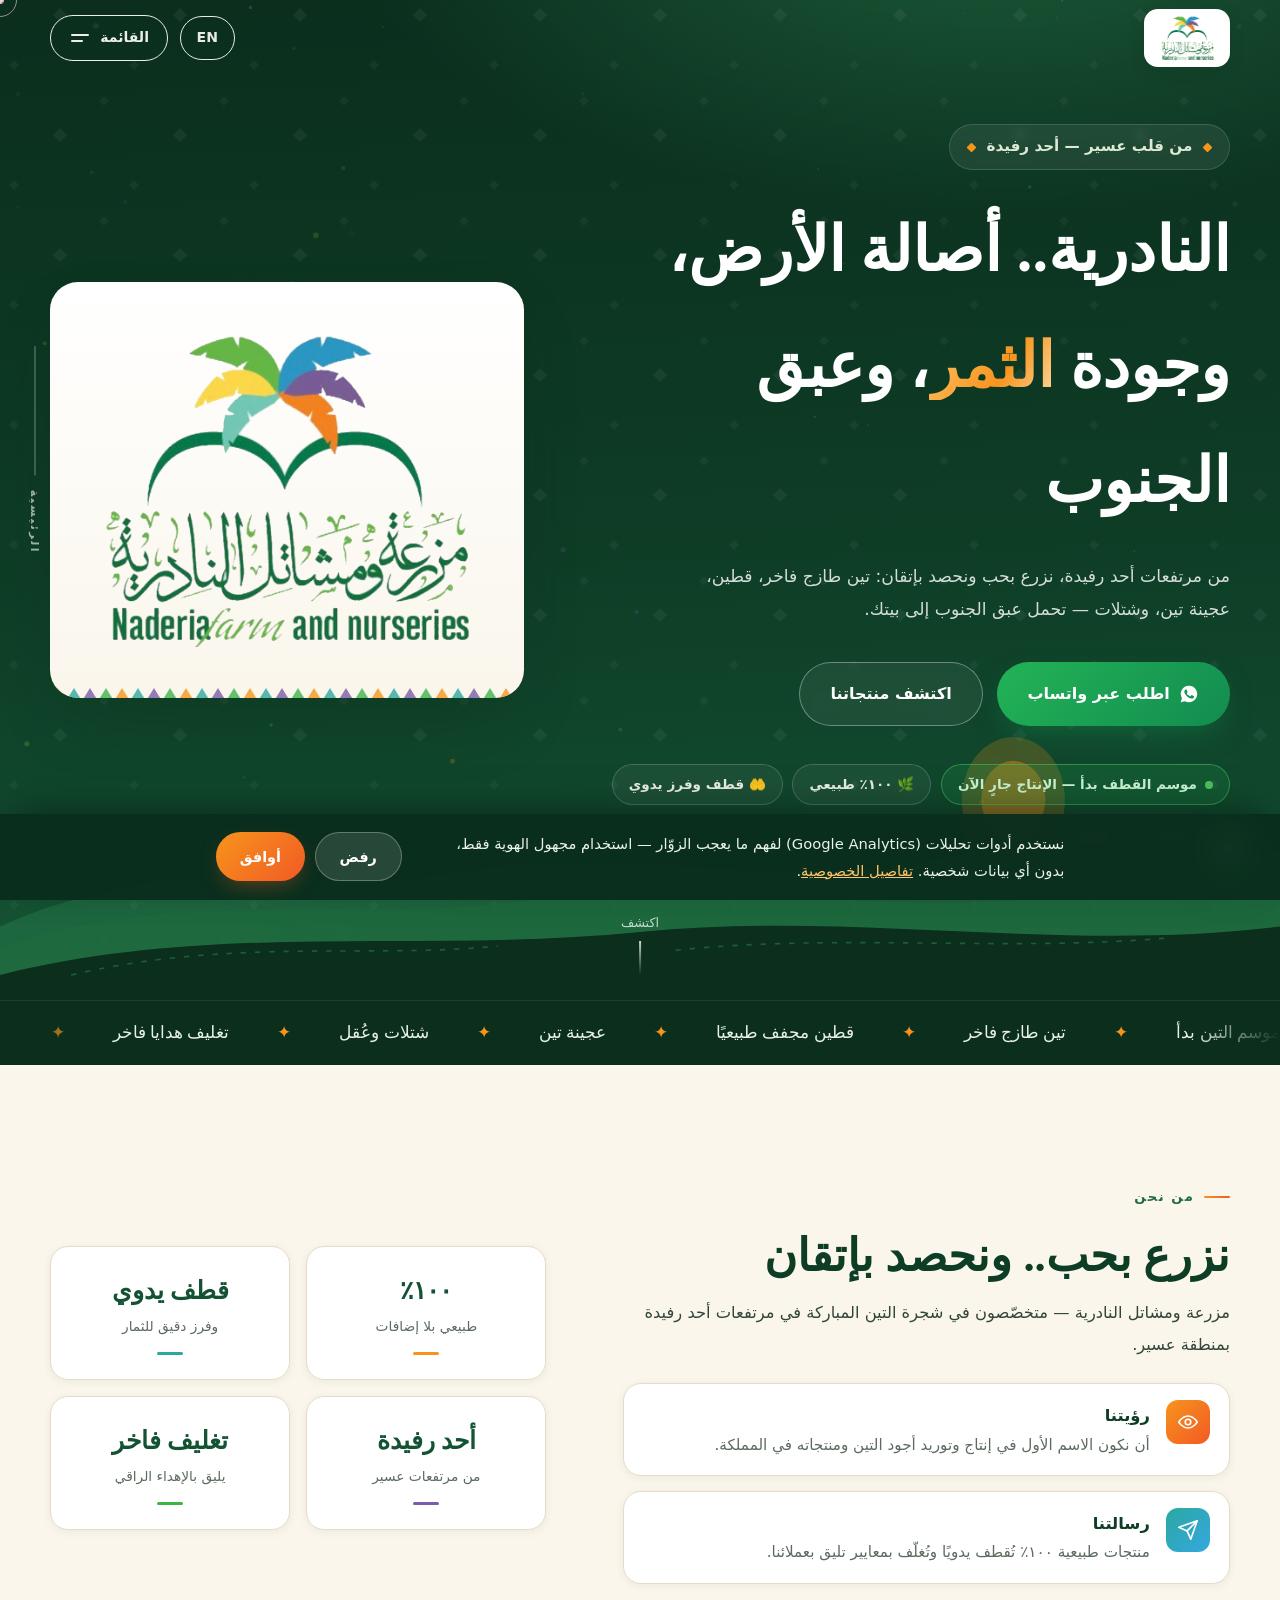
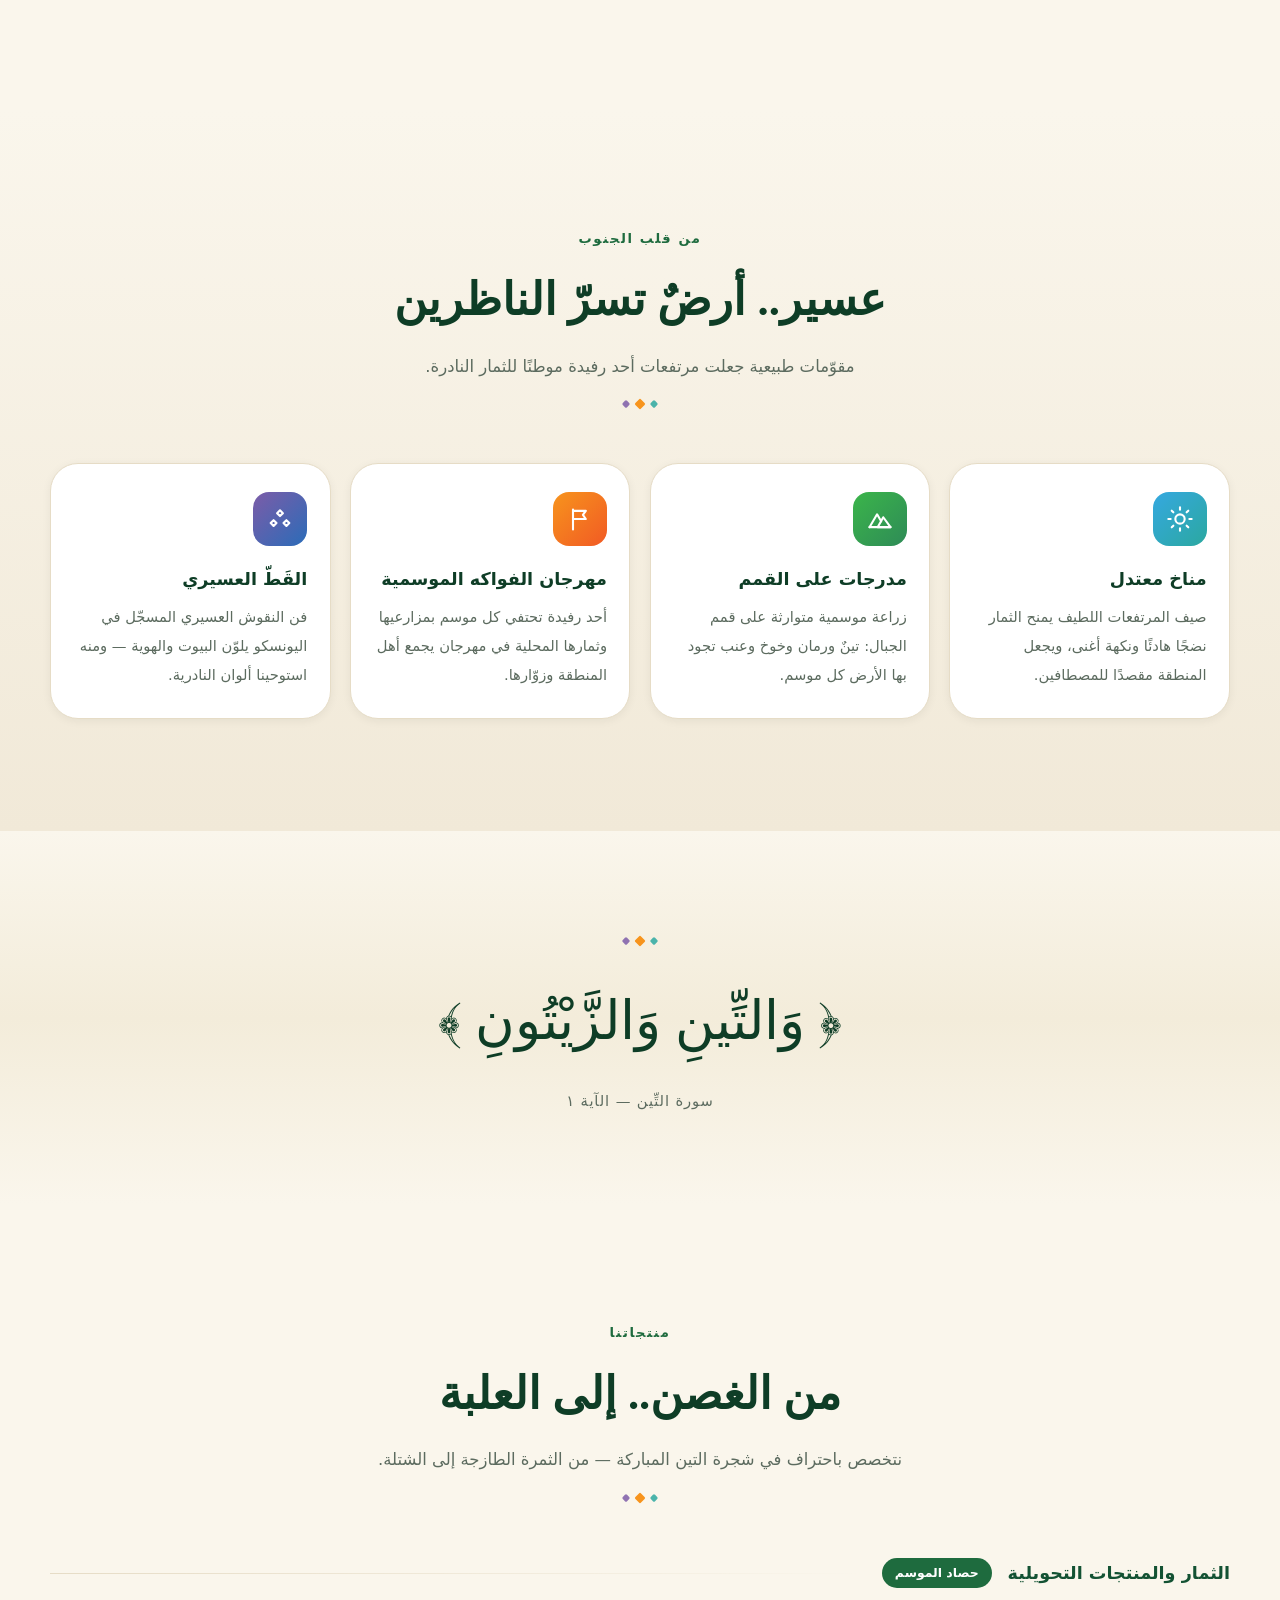
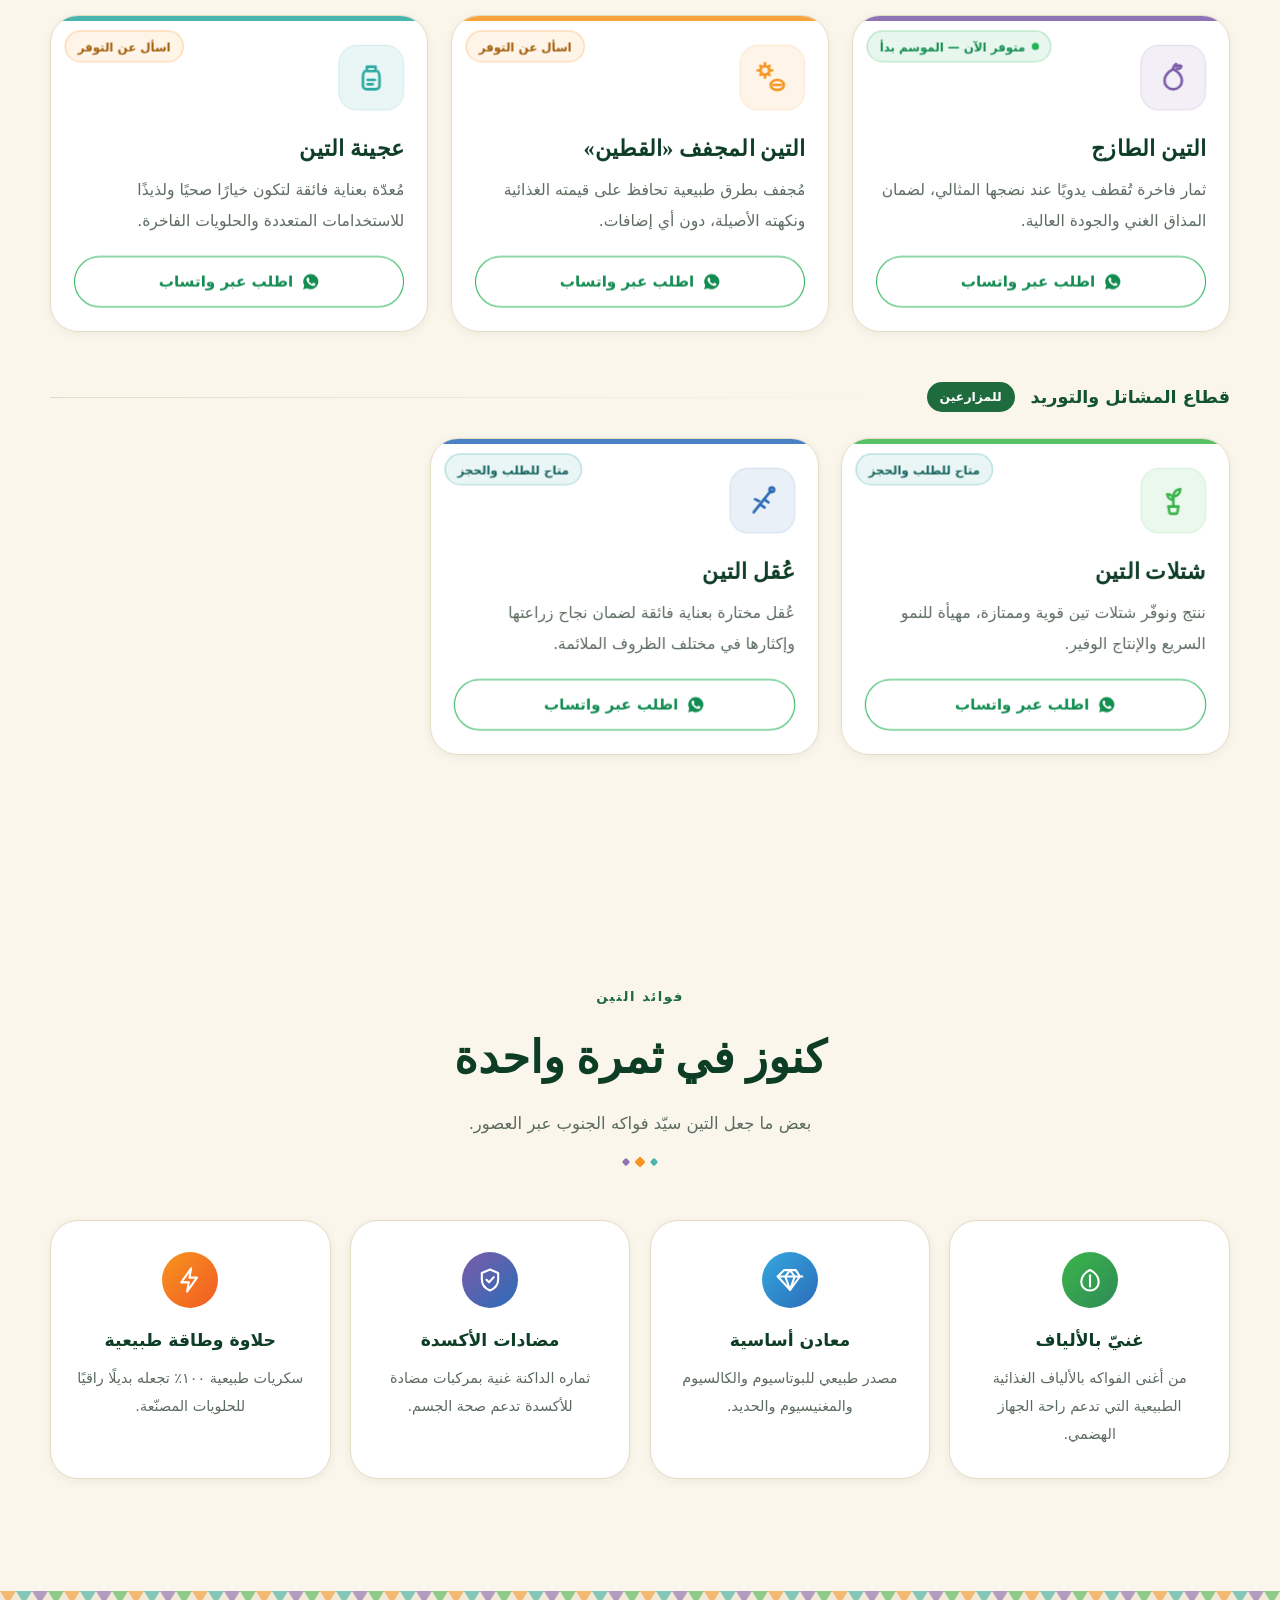
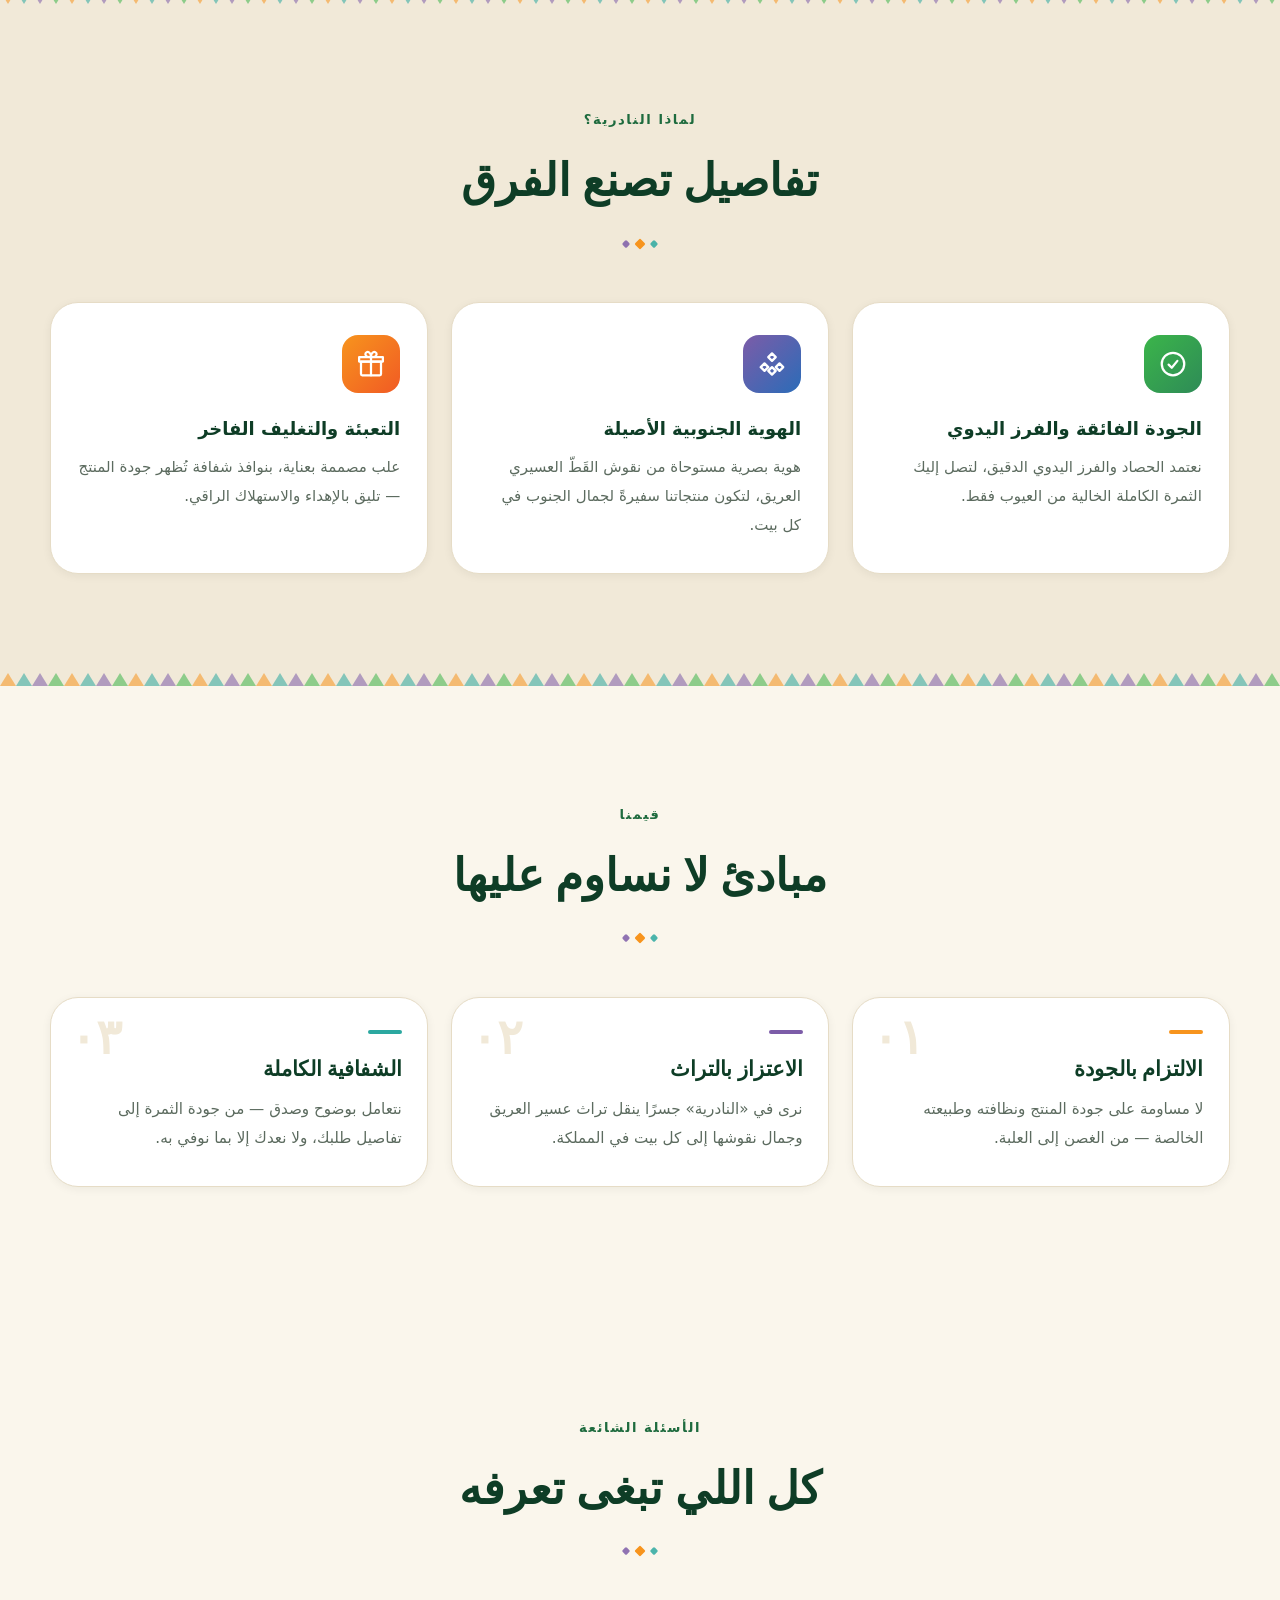
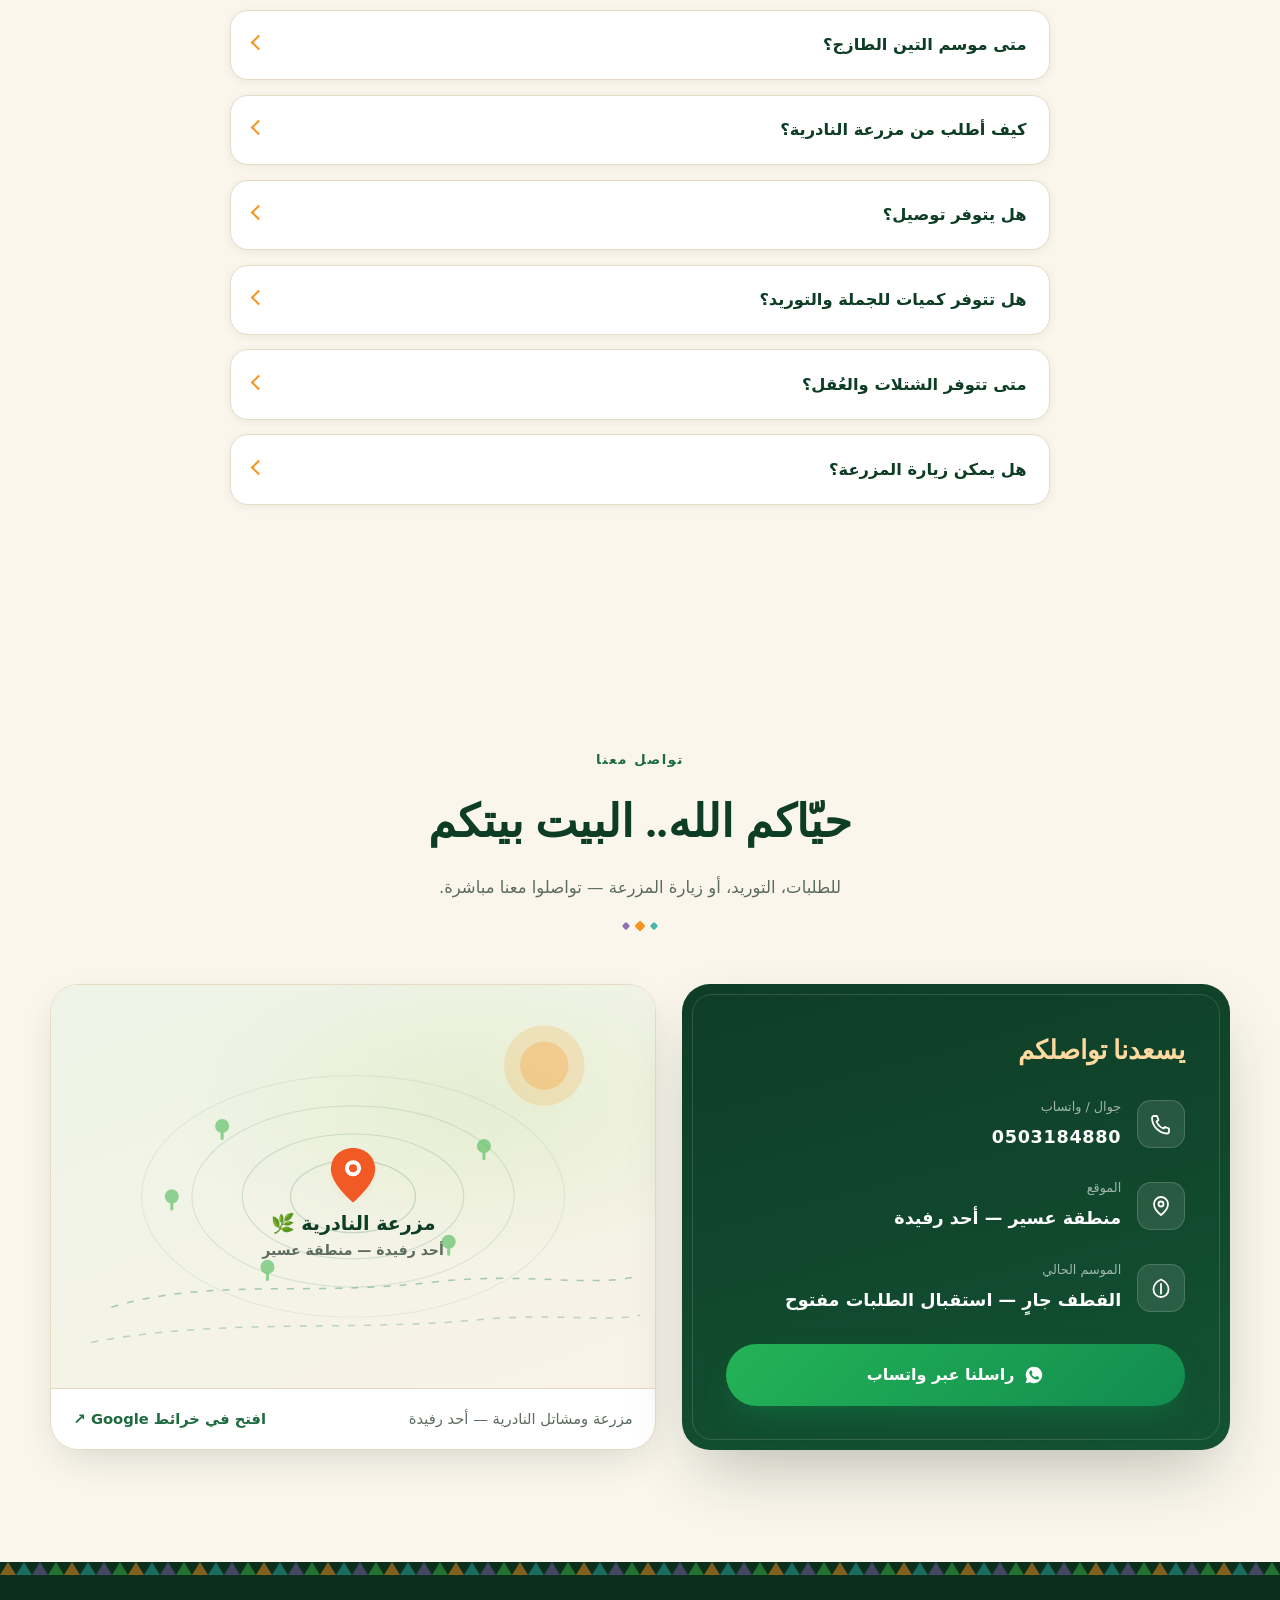
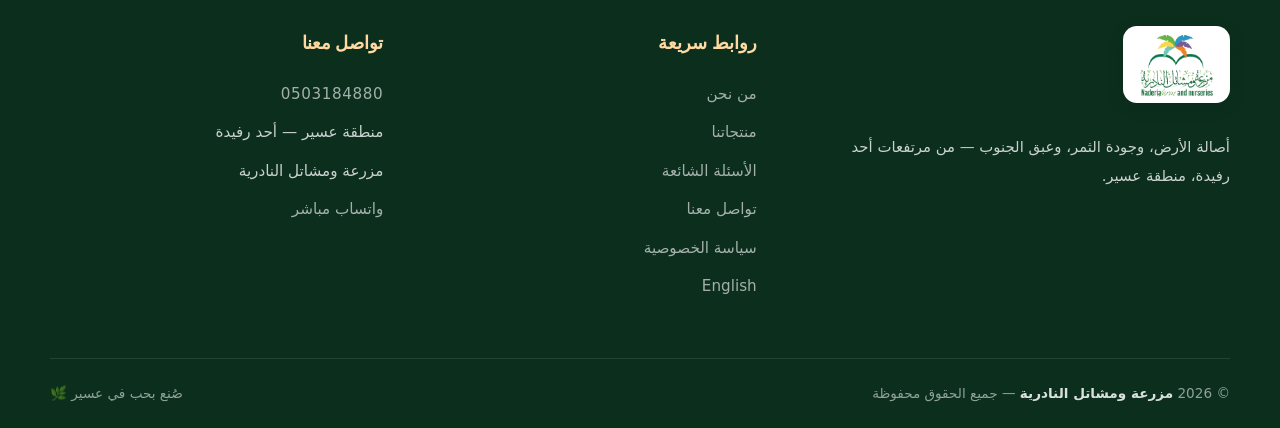
==== commit 39d7cc96: "إصلاح: استضافة الخطوط ذاتيًا + محاذاة المؤشر في الوضع العربي - استضافة Aref Ruqaa وIBM Plex Sans Ara" ====
--- a/index.html
+++ b/index.html
@@ -20,9 +20,9 @@
   <meta property="og:locale" content="ar_SA">
   <meta name="twitter:card" content="summary_large_image">
 
-  <link rel="preconnect" href="https://fonts.googleapis.com">
-  <link rel="preconnect" href="https://fonts.gstatic.com" crossorigin>
-  <link href="https://fonts.googleapis.com/css2?family=Aref+Ruqaa:wght@400;700&family=IBM+Plex+Sans+Arabic:wght@300;400;500;600;700&display=swap" rel="stylesheet">
+  <link rel="preload" href="assets/fonts/aref-ruqaa-700-normal-arabic.woff2" as="font" type="font/woff2" crossorigin>
+  <link rel="preload" href="assets/fonts/ibm-plex-sans-arabic-400-normal-arabic.woff2" as="font" type="font/woff2" crossorigin>
+  <link rel="stylesheet" href="assets/fonts.css">
   <link rel="stylesheet" href="assets/style.css">
   <link rel="stylesheet" href="assets/cinematic.css">
 
--- a/assets/fonts.css
+++ b/assets/fonts.css
@@ -0,0 +1,219 @@
+/* Self-hosted fonts (SIL Open Font License).
+   Served from our own domain so headings never fall back when
+   fonts.googleapis.com is blocked by an extension or network. */
+
+@font-face {
+  font-family: 'Aref Ruqaa';
+  font-style: normal;
+  font-weight: 400;
+  font-display: swap;
+  src: url(fonts/aref-ruqaa-400-normal-arabic.woff2) format('woff2');
+  unicode-range: U+0600-06FF, U+0750-077F, U+0870-088E, U+0890-0891, U+0897-08E1, U+08E3-08FF, U+200C-200E, U+2010-2011, U+204F, U+2E41, U+FB50-FDFF, U+FE70-FE74, U+FE76-FEFC, U+102E0-102FB, U+10E60-10E7E, U+10EC2-10EC4, U+10EFC-10EFF, U+1EE00-1EE03, U+1EE05-1EE1F, U+1EE21-1EE22, U+1EE24, U+1EE27, U+1EE29-1EE32, U+1EE34-1EE37, U+1EE39, U+1EE3B, U+1EE42, U+1EE47, U+1EE49, U+1EE4B, U+1EE4D-1EE4F, U+1EE51-1EE52, U+1EE54, U+1EE57, U+1EE59, U+1EE5B, U+1EE5D, U+1EE5F, U+1EE61-1EE62, U+1EE64, U+1EE67-1EE6A, U+1EE6C-1EE72, U+1EE74-1EE77, U+1EE79-1EE7C, U+1EE7E, U+1EE80-1EE89, U+1EE8B-1EE9B, U+1EEA1-1EEA3, U+1EEA5-1EEA9, U+1EEAB-1EEBB, U+1EEF0-1EEF1;
+}
+
+@font-face {
+  font-family: 'Aref Ruqaa';
+  font-style: normal;
+  font-weight: 400;
+  font-display: swap;
+  src: url(fonts/aref-ruqaa-400-normal-latin.woff2) format('woff2');
+  unicode-range: U+0000-00FF, U+0131, U+0152-0153, U+02BB-02BC, U+02C6, U+02DA, U+02DC, U+0304, U+0308, U+0329, U+2000-206F, U+20AC, U+2122, U+2191, U+2193, U+2212, U+2215, U+FEFF, U+FFFD;
+}
+
+@font-face {
+  font-family: 'Aref Ruqaa';
+  font-style: normal;
+  font-weight: 700;
+  font-display: swap;
+  src: url(fonts/aref-ruqaa-700-normal-arabic.woff2) format('woff2');
+  unicode-range: U+0600-06FF, U+0750-077F, U+0870-088E, U+0890-0891, U+0897-08E1, U+08E3-08FF, U+200C-200E, U+2010-2011, U+204F, U+2E41, U+FB50-FDFF, U+FE70-FE74, U+FE76-FEFC, U+102E0-102FB, U+10E60-10E7E, U+10EC2-10EC4, U+10EFC-10EFF, U+1EE00-1EE03, U+1EE05-1EE1F, U+1EE21-1EE22, U+1EE24, U+1EE27, U+1EE29-1EE32, U+1EE34-1EE37, U+1EE39, U+1EE3B, U+1EE42, U+1EE47, U+1EE49, U+1EE4B, U+1EE4D-1EE4F, U+1EE51-1EE52, U+1EE54, U+1EE57, U+1EE59, U+1EE5B, U+1EE5D, U+1EE5F, U+1EE61-1EE62, U+1EE64, U+1EE67-1EE6A, U+1EE6C-1EE72, U+1EE74-1EE77, U+1EE79-1EE7C, U+1EE7E, U+1EE80-1EE89, U+1EE8B-1EE9B, U+1EEA1-1EEA3, U+1EEA5-1EEA9, U+1EEAB-1EEBB, U+1EEF0-1EEF1;
+}
+
+@font-face {
+  font-family: 'Aref Ruqaa';
+  font-style: normal;
+  font-weight: 700;
+  font-display: swap;
+  src: url(fonts/aref-ruqaa-700-normal-latin.woff2) format('woff2');
+  unicode-range: U+0000-00FF, U+0131, U+0152-0153, U+02BB-02BC, U+02C6, U+02DA, U+02DC, U+0304, U+0308, U+0329, U+2000-206F, U+20AC, U+2122, U+2191, U+2193, U+2212, U+2215, U+FEFF, U+FFFD;
+}
+
+@font-face {
+  font-family: 'IBM Plex Sans Arabic';
+  font-style: normal;
+  font-weight: 400;
+  font-display: swap;
+  src: url(fonts/ibm-plex-sans-arabic-400-normal-arabic.woff2) format('woff2');
+  unicode-range: U+0600-06FF, U+0750-077F, U+0870-088E, U+0890-0891, U+0897-08E1, U+08E3-08FF, U+200C-200E, U+2010-2011, U+204F, U+2E41, U+FB50-FDFF, U+FE70-FE74, U+FE76-FEFC, U+102E0-102FB, U+10E60-10E7E, U+10EC2-10EC4, U+10EFC-10EFF, U+1EE00-1EE03, U+1EE05-1EE1F, U+1EE21-1EE22, U+1EE24, U+1EE27, U+1EE29-1EE32, U+1EE34-1EE37, U+1EE39, U+1EE3B, U+1EE42, U+1EE47, U+1EE49, U+1EE4B, U+1EE4D-1EE4F, U+1EE51-1EE52, U+1EE54, U+1EE57, U+1EE59, U+1EE5B, U+1EE5D, U+1EE5F, U+1EE61-1EE62, U+1EE64, U+1EE67-1EE6A, U+1EE6C-1EE72, U+1EE74-1EE77, U+1EE79-1EE7C, U+1EE7E, U+1EE80-1EE89, U+1EE8B-1EE9B, U+1EEA1-1EEA3, U+1EEA5-1EEA9, U+1EEAB-1EEBB, U+1EEF0-1EEF1;
+}
+
+@font-face {
+  font-family: 'IBM Plex Sans Arabic';
+  font-style: normal;
+  font-weight: 400;
+  font-display: swap;
+  src: url(fonts/ibm-plex-sans-arabic-400-normal-latin.woff2) format('woff2');
+  unicode-range: U+0000-00FF, U+0131, U+0152-0153, U+02BB-02BC, U+02C6, U+02DA, U+02DC, U+0304, U+0308, U+0329, U+2000-206F, U+20AC, U+2122, U+2191, U+2193, U+2212, U+2215, U+FEFF, U+FFFD;
+}
+
+@font-face {
+  font-family: 'IBM Plex Sans Arabic';
+  font-style: normal;
+  font-weight: 500;
+  font-display: swap;
+  src: url(fonts/ibm-plex-sans-arabic-500-normal-arabic.woff2) format('woff2');
+  unicode-range: U+0600-06FF, U+0750-077F, U+0870-088E, U+0890-0891, U+0897-08E1, U+08E3-08FF, U+200C-200E, U+2010-2011, U+204F, U+2E41, U+FB50-FDFF, U+FE70-FE74, U+FE76-FEFC, U+102E0-102FB, U+10E60-10E7E, U+10EC2-10EC4, U+10EFC-10EFF, U+1EE00-1EE03, U+1EE05-1EE1F, U+1EE21-1EE22, U+1EE24, U+1EE27, U+1EE29-1EE32, U+1EE34-1EE37, U+1EE39, U+1EE3B, U+1EE42, U+1EE47, U+1EE49, U+1EE4B, U+1EE4D-1EE4F, U+1EE51-1EE52, U+1EE54, U+1EE57, U+1EE59, U+1EE5B, U+1EE5D, U+1EE5F, U+1EE61-1EE62, U+1EE64, U+1EE67-1EE6A, U+1EE6C-1EE72, U+1EE74-1EE77, U+1EE79-1EE7C, U+1EE7E, U+1EE80-1EE89, U+1EE8B-1EE9B, U+1EEA1-1EEA3, U+1EEA5-1EEA9, U+1EEAB-1EEBB, U+1EEF0-1EEF1;
+}
+
+@font-face {
+  font-family: 'IBM Plex Sans Arabic';
+  font-style: normal;
+  font-weight: 500;
+  font-display: swap;
+  src: url(fonts/ibm-plex-sans-arabic-500-normal-latin.woff2) format('woff2');
+  unicode-range: U+0000-00FF, U+0131, U+0152-0153, U+02BB-02BC, U+02C6, U+02DA, U+02DC, U+0304, U+0308, U+0329, U+2000-206F, U+20AC, U+2122, U+2191, U+2193, U+2212, U+2215, U+FEFF, U+FFFD;
+}
+
+@font-face {
+  font-family: 'IBM Plex Sans Arabic';
+  font-style: normal;
+  font-weight: 600;
+  font-display: swap;
+  src: url(fonts/ibm-plex-sans-arabic-600-normal-arabic.woff2) format('woff2');
+  unicode-range: U+0600-06FF, U+0750-077F, U+0870-088E, U+0890-0891, U+0897-08E1, U+08E3-08FF, U+200C-200E, U+2010-2011, U+204F, U+2E41, U+FB50-FDFF, U+FE70-FE74, U+FE76-FEFC, U+102E0-102FB, U+10E60-10E7E, U+10EC2-10EC4, U+10EFC-10EFF, U+1EE00-1EE03, U+1EE05-1EE1F, U+1EE21-1EE22, U+1EE24, U+1EE27, U+1EE29-1EE32, U+1EE34-1EE37, U+1EE39, U+1EE3B, U+1EE42, U+1EE47, U+1EE49, U+1EE4B, U+1EE4D-1EE4F, U+1EE51-1EE52, U+1EE54, U+1EE57, U+1EE59, U+1EE5B, U+1EE5D, U+1EE5F, U+1EE61-1EE62, U+1EE64, U+1EE67-1EE6A, U+1EE6C-1EE72, U+1EE74-1EE77, U+1EE79-1EE7C, U+1EE7E, U+1EE80-1EE89, U+1EE8B-1EE9B, U+1EEA1-1EEA3, U+1EEA5-1EEA9, U+1EEAB-1EEBB, U+1EEF0-1EEF1;
+}
+
+@font-face {
+  font-family: 'IBM Plex Sans Arabic';
+  font-style: normal;
+  font-weight: 600;
+  font-display: swap;
+  src: url(fonts/ibm-plex-sans-arabic-600-normal-latin.woff2) format('woff2');
+  unicode-range: U+0000-00FF, U+0131, U+0152-0153, U+02BB-02BC, U+02C6, U+02DA, U+02DC, U+0304, U+0308, U+0329, U+2000-206F, U+20AC, U+2122, U+2191, U+2193, U+2212, U+2215, U+FEFF, U+FFFD;
+}
+
+@font-face {
+  font-family: 'IBM Plex Sans Arabic';
+  font-style: normal;
+  font-weight: 700;
+  font-display: swap;
+  src: url(fonts/ibm-plex-sans-arabic-700-normal-arabic.woff2) format('woff2');
+  unicode-range: U+0600-06FF, U+0750-077F, U+0870-088E, U+0890-0891, U+0897-08E1, U+08E3-08FF, U+200C-200E, U+2010-2011, U+204F, U+2E41, U+FB50-FDFF, U+FE70-FE74, U+FE76-FEFC, U+102E0-102FB, U+10E60-10E7E, U+10EC2-10EC4, U+10EFC-10EFF, U+1EE00-1EE03, U+1EE05-1EE1F, U+1EE21-1EE22, U+1EE24, U+1EE27, U+1EE29-1EE32, U+1EE34-1EE37, U+1EE39, U+1EE3B, U+1EE42, U+1EE47, U+1EE49, U+1EE4B, U+1EE4D-1EE4F, U+1EE51-1EE52, U+1EE54, U+1EE57, U+1EE59, U+1EE5B, U+1EE5D, U+1EE5F, U+1EE61-1EE62, U+1EE64, U+1EE67-1EE6A, U+1EE6C-1EE72, U+1EE74-1EE77, U+1EE79-1EE7C, U+1EE7E, U+1EE80-1EE89, U+1EE8B-1EE9B, U+1EEA1-1EEA3, U+1EEA5-1EEA9, U+1EEAB-1EEBB, U+1EEF0-1EEF1;
+}
+
+@font-face {
+  font-family: 'IBM Plex Sans Arabic';
+  font-style: normal;
+  font-weight: 700;
+  font-display: swap;
+  src: url(fonts/ibm-plex-sans-arabic-700-normal-latin.woff2) format('woff2');
+  unicode-range: U+0000-00FF, U+0131, U+0152-0153, U+02BB-02BC, U+02C6, U+02DA, U+02DC, U+0304, U+0308, U+0329, U+2000-206F, U+20AC, U+2122, U+2191, U+2193, U+2212, U+2215, U+FEFF, U+FFFD;
+}
+
+@font-face {
+  font-family: 'Playfair Display';
+  font-style: normal;
+  font-weight: 600;
+  font-display: swap;
+  src: url(fonts/playfair-display-variable-latin-ext.woff2) format('woff2');
+  unicode-range: U+0100-02BA, U+02BD-02C5, U+02C7-02CC, U+02CE-02D7, U+02DD-02FF, U+0304, U+0308, U+0329, U+1D00-1DBF, U+1E00-1E9F, U+1EF2-1EFF, U+2020, U+20A0-20AB, U+20AD-20C0, U+2113, U+2C60-2C7F, U+A720-A7FF;
+}
+
+@font-face {
+  font-family: 'Playfair Display';
+  font-style: normal;
+  font-weight: 600;
+  font-display: swap;
+  src: url(fonts/playfair-display-variable-latin.woff2) format('woff2');
+  unicode-range: U+0000-00FF, U+0131, U+0152-0153, U+02BB-02BC, U+02C6, U+02DA, U+02DC, U+0304, U+0308, U+0329, U+2000-206F, U+20AC, U+2122, U+2191, U+2193, U+2212, U+2215, U+FEFF, U+FFFD;
+}
+
+@font-face {
+  font-family: 'Playfair Display';
+  font-style: normal;
+  font-weight: 700;
+  font-display: swap;
+  src: url(fonts/playfair-display-variable-latin-ext.woff2) format('woff2');
+  unicode-range: U+0100-02BA, U+02BD-02C5, U+02C7-02CC, U+02CE-02D7, U+02DD-02FF, U+0304, U+0308, U+0329, U+1D00-1DBF, U+1E00-1E9F, U+1EF2-1EFF, U+2020, U+20A0-20AB, U+20AD-20C0, U+2113, U+2C60-2C7F, U+A720-A7FF;
+}
+
+@font-face {
+  font-family: 'Playfair Display';
+  font-style: normal;
+  font-weight: 700;
+  font-display: swap;
+  src: url(fonts/playfair-display-variable-latin.woff2) format('woff2');
+  unicode-range: U+0000-00FF, U+0131, U+0152-0153, U+02BB-02BC, U+02C6, U+02DA, U+02DC, U+0304, U+0308, U+0329, U+2000-206F, U+20AC, U+2122, U+2191, U+2193, U+2212, U+2215, U+FEFF, U+FFFD;
+}
+
+@font-face {
+  font-family: 'Inter';
+  font-style: normal;
+  font-weight: 400;
+  font-display: swap;
+  src: url(fonts/inter-variable-latin-ext.woff2) format('woff2');
+  unicode-range: U+0100-02BA, U+02BD-02C5, U+02C7-02CC, U+02CE-02D7, U+02DD-02FF, U+0304, U+0308, U+0329, U+1D00-1DBF, U+1E00-1E9F, U+1EF2-1EFF, U+2020, U+20A0-20AB, U+20AD-20C0, U+2113, U+2C60-2C7F, U+A720-A7FF;
+}
+
+@font-face {
+  font-family: 'Inter';
+  font-style: normal;
+  font-weight: 400;
+  font-display: swap;
+  src: url(fonts/inter-variable-latin.woff2) format('woff2');
+  unicode-range: U+0000-00FF, U+0131, U+0152-0153, U+02BB-02BC, U+02C6, U+02DA, U+02DC, U+0304, U+0308, U+0329, U+2000-206F, U+20AC, U+2122, U+2191, U+2193, U+2212, U+2215, U+FEFF, U+FFFD;
+}
+
+@font-face {
+  font-family: 'Inter';
+  font-style: normal;
+  font-weight: 600;
+  font-display: swap;
+  src: url(fonts/inter-variable-latin-ext.woff2) format('woff2');
+  unicode-range: U+0100-02BA, U+02BD-02C5, U+02C7-02CC, U+02CE-02D7, U+02DD-02FF, U+0304, U+0308, U+0329, U+1D00-1DBF, U+1E00-1E9F, U+1EF2-1EFF, U+2020, U+20A0-20AB, U+20AD-20C0, U+2113, U+2C60-2C7F, U+A720-A7FF;
+}
+
+@font-face {
+  font-family: 'Inter';
+  font-style: normal;
+  font-weight: 600;
+  font-display: swap;
+  src: url(fonts/inter-variable-latin.woff2) format('woff2');
+  unicode-range: U+0000-00FF, U+0131, U+0152-0153, U+02BB-02BC, U+02C6, U+02DA, U+02DC, U+0304, U+0308, U+0329, U+2000-206F, U+20AC, U+2122, U+2191, U+2193, U+2212, U+2215, U+FEFF, U+FFFD;
+}
+
+@font-face {
+  font-family: 'Inter';
+  font-style: normal;
+  font-weight: 700;
+  font-display: swap;
+  src: url(fonts/inter-variable-latin-ext.woff2) format('woff2');
+  unicode-range: U+0100-02BA, U+02BD-02C5, U+02C7-02CC, U+02CE-02D7, U+02DD-02FF, U+0304, U+0308, U+0329, U+1D00-1DBF, U+1E00-1E9F, U+1EF2-1EFF, U+2020, U+20A0-20AB, U+20AD-20C0, U+2113, U+2C60-2C7F, U+A720-A7FF;
+}
+
+@font-face {
+  font-family: 'Inter';
+  font-style: normal;
+  font-weight: 700;
+  font-display: swap;
+  src: url(fonts/inter-variable-latin.woff2) format('woff2');
+  unicode-range: U+0000-00FF, U+0131, U+0152-0153, U+02BB-02BC, U+02C6, U+02DA, U+02DC, U+0304, U+0308, U+0329, U+2000-206F, U+20AC, U+2122, U+2191, U+2193, U+2212, U+2215, U+FEFF, U+FFFD;
+}
+
+@font-face {
+  font-family: 'Inter';
+  font-style: normal;
+  font-weight: 800;
+  font-display: swap;
+  src: url(fonts/inter-variable-latin-ext.woff2) format('woff2');
+  unicode-range: U+0100-02BA, U+02BD-02C5, U+02C7-02CC, U+02CE-02D7, U+02DD-02FF, U+0304, U+0308, U+0329, U+1D00-1DBF, U+1E00-1E9F, U+1EF2-1EFF, U+2020, U+20A0-20AB, U+20AD-20C0, U+2113, U+2C60-2C7F, U+A720-A7FF;
+}
+
+@font-face {
+  font-family: 'Inter';
+  font-style: normal;
+  font-weight: 800;
+  font-display: swap;
+  src: url(fonts/inter-variable-latin.woff2) format('woff2');
+  unicode-range: U+0000-00FF, U+0131, U+0152-0153, U+02BB-02BC, U+02C6, U+02DA, U+02DC, U+0304, U+0308, U+0329, U+2000-206F, U+20AC, U+2122, U+2191, U+2193, U+2212, U+2215, U+FEFF, U+FFFD;
+}
--- a/assets/cinematic.css
+++ b/assets/cinematic.css
@@ -68,6 +68,10 @@
   }
   .cur-dot, .cur-ring {
     position: absolute;
+    /* pin to the origin — without this, RTL resolves the static position from
+       the RIGHT edge, so `left` computes to -width and the cursor drifts left */
+    top: 0;
+    left: 0;
     border-radius: 50%;
     transform: translate(-50%, -50%);
     will-change: transform, width, height;
@@ -165,11 +169,19 @@
     radial-gradient(700px 600px at 10% 90%, rgba(30, 107, 62, .35), transparent 60%),
     linear-gradient(160deg, #071d12, var(--green-950) 60%, var(--green-900));
   clip-path: circle(0% at var(--ox, 90%) var(--oy, 6%));
-  transition: clip-path .85s cubic-bezier(.76, 0, .24, 1);
+  /* delay visibility so the CLOSING animation is actually seen */
+  transition: clip-path .85s cubic-bezier(.76, 0, .24, 1), visibility 0s linear .85s;
   visibility: hidden;
+  pointer-events: none;
   overflow-y: auto;
-}
-body.menu-open .nav-overlay { clip-path: circle(150% at var(--ox, 90%) var(--oy, 6%)); visibility: visible; }
+  overscroll-behavior: contain;
+}
+body.menu-open .nav-overlay {
+  clip-path: circle(150% at var(--ox, 90%) var(--oy, 6%));
+  visibility: visible;
+  pointer-events: auto;
+  transition: clip-path .85s cubic-bezier(.76, 0, .24, 1), visibility 0s linear 0s;
+}
 body.menu-open { overflow: hidden; }
 
 .nav-inner {
@@ -375,6 +387,19 @@
 @media (max-width: 900px) {
   .cursor { display: none !important; }
 }
+/* comfortable touch targets (WCAG 2.5.8) */
+@media (hover: none) and (pointer: coarse) {
+  .footer li { margin-bottom: .2rem; }
+  .footer li a,
+  .map-foot a {
+    display: inline-flex;
+    align-items: center;
+    min-height: 44px;
+    padding-block: .25rem;
+  }
+  .nav-foot .nf-col a { display: inline-flex; align-items: center; min-height: 44px; }
+  .faq-item summary { min-height: 52px; }
+}
 @media (max-width: 640px) {
   .nav-inner {
     justify-content: flex-start;
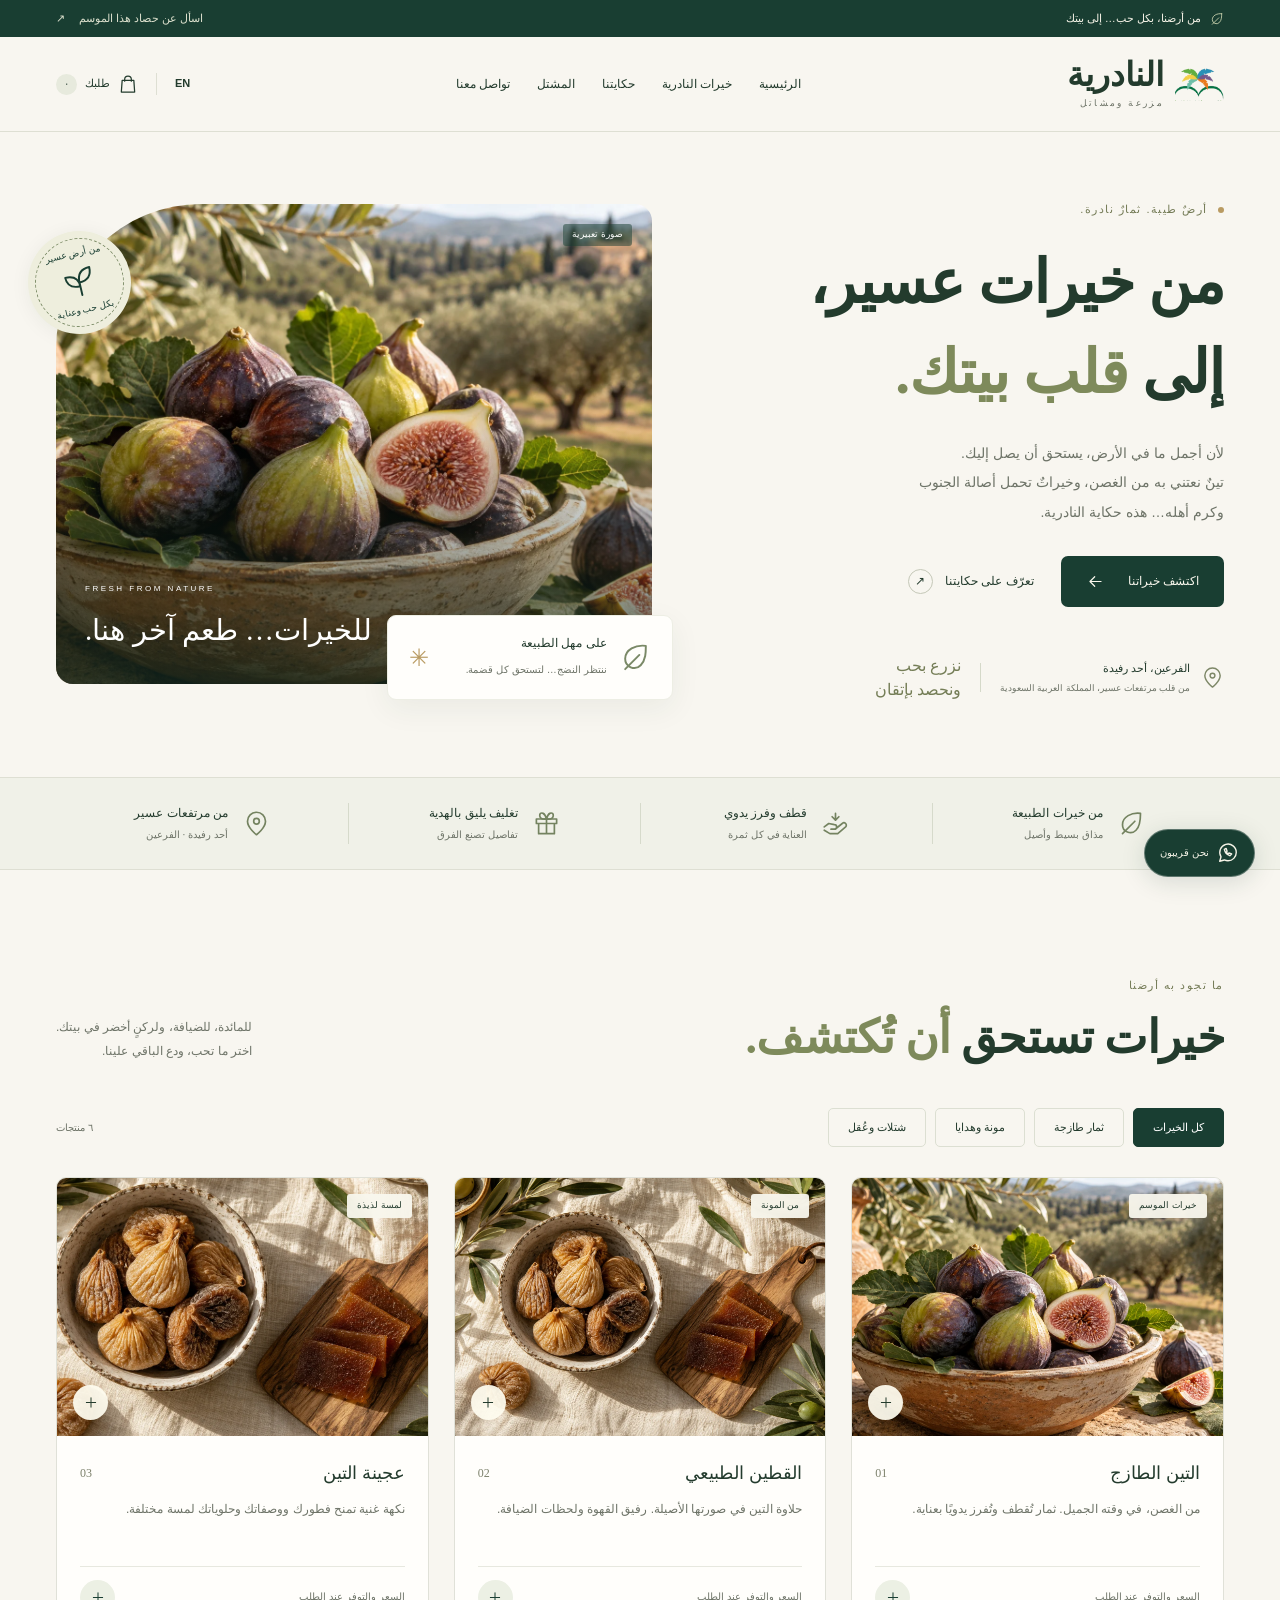
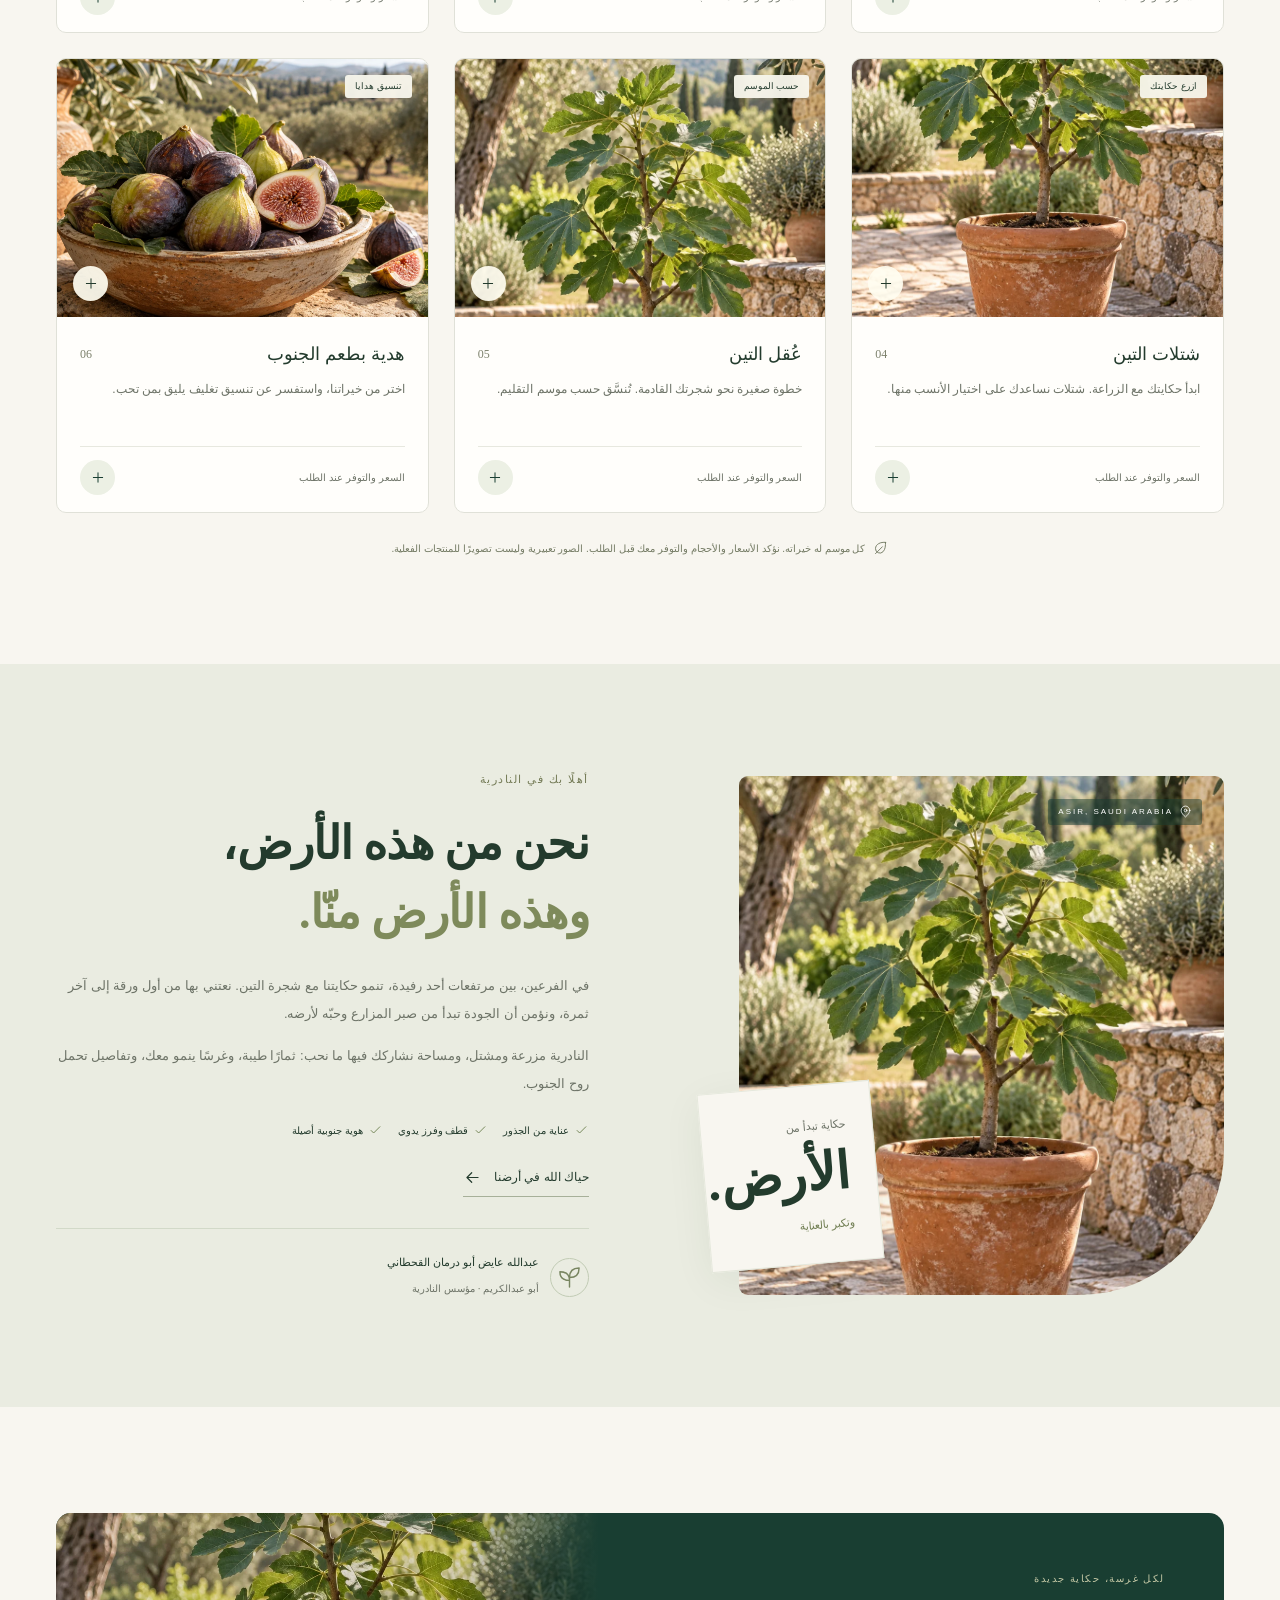
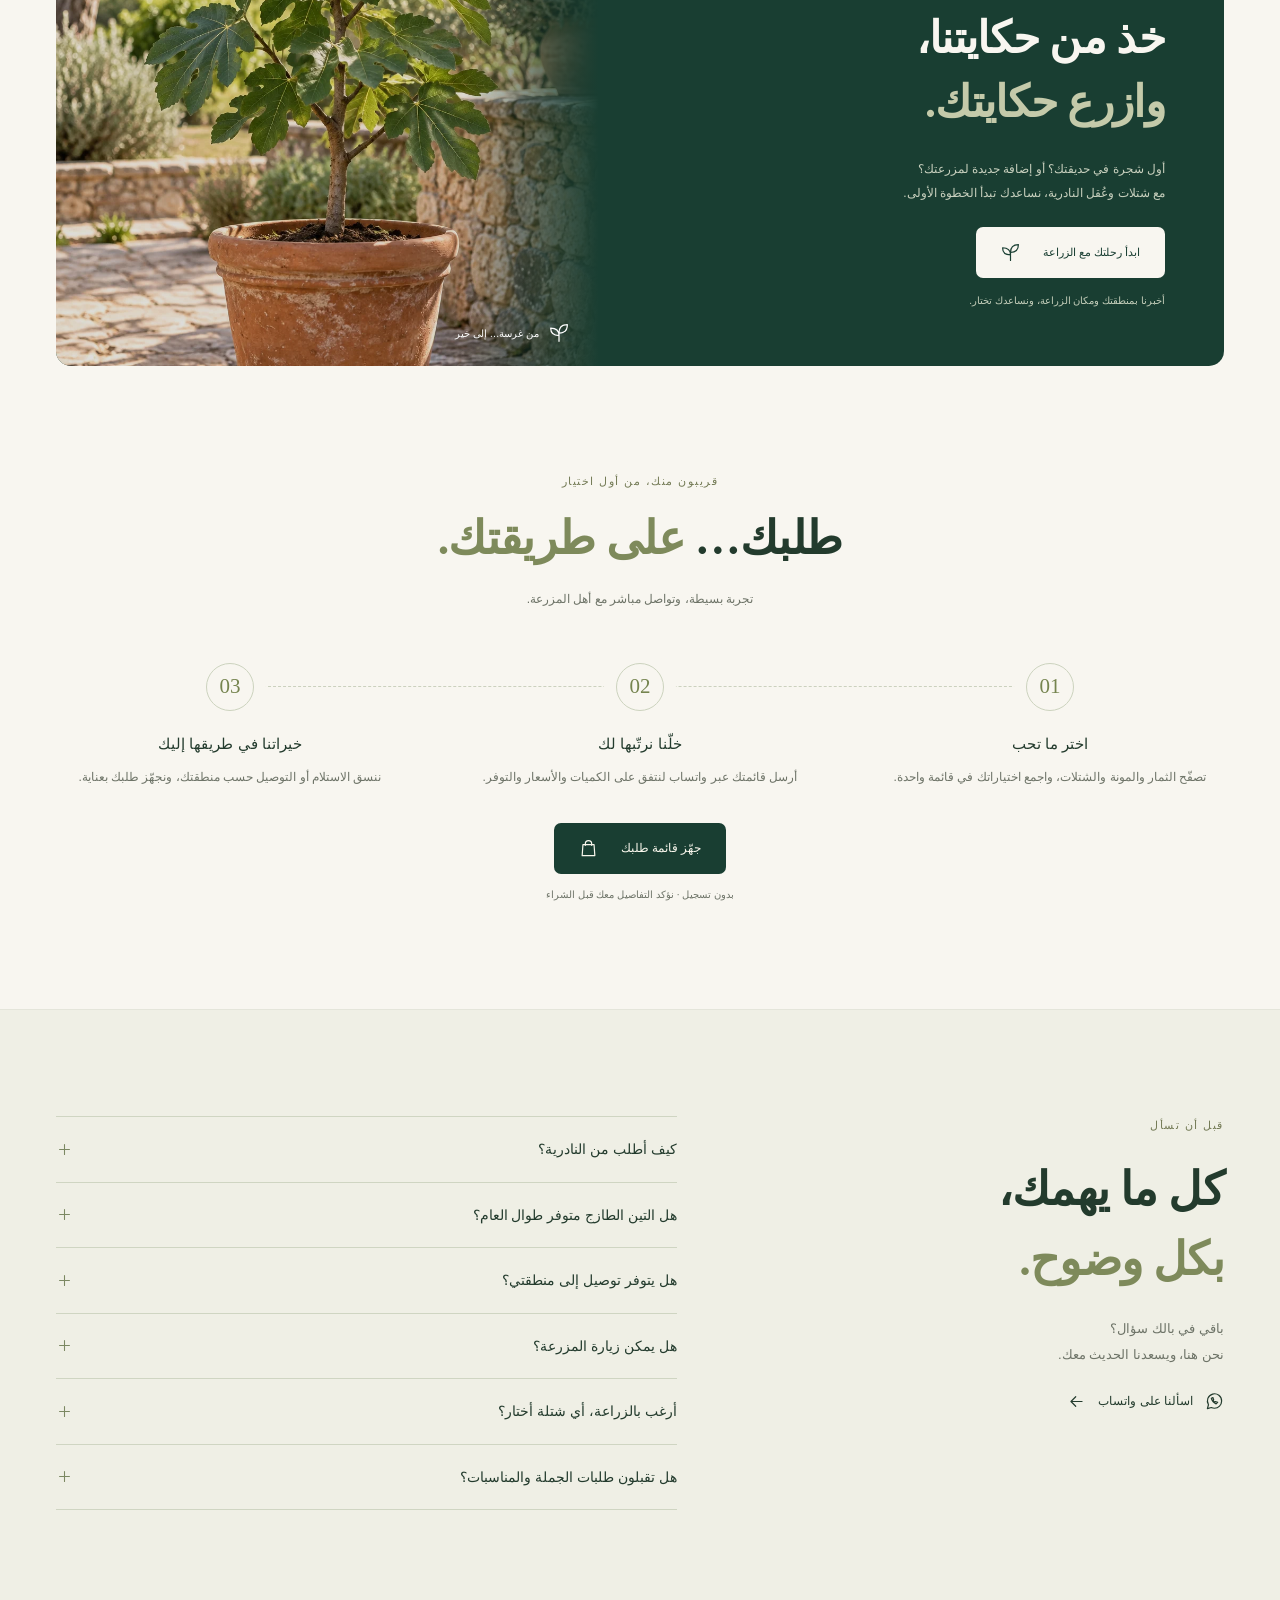
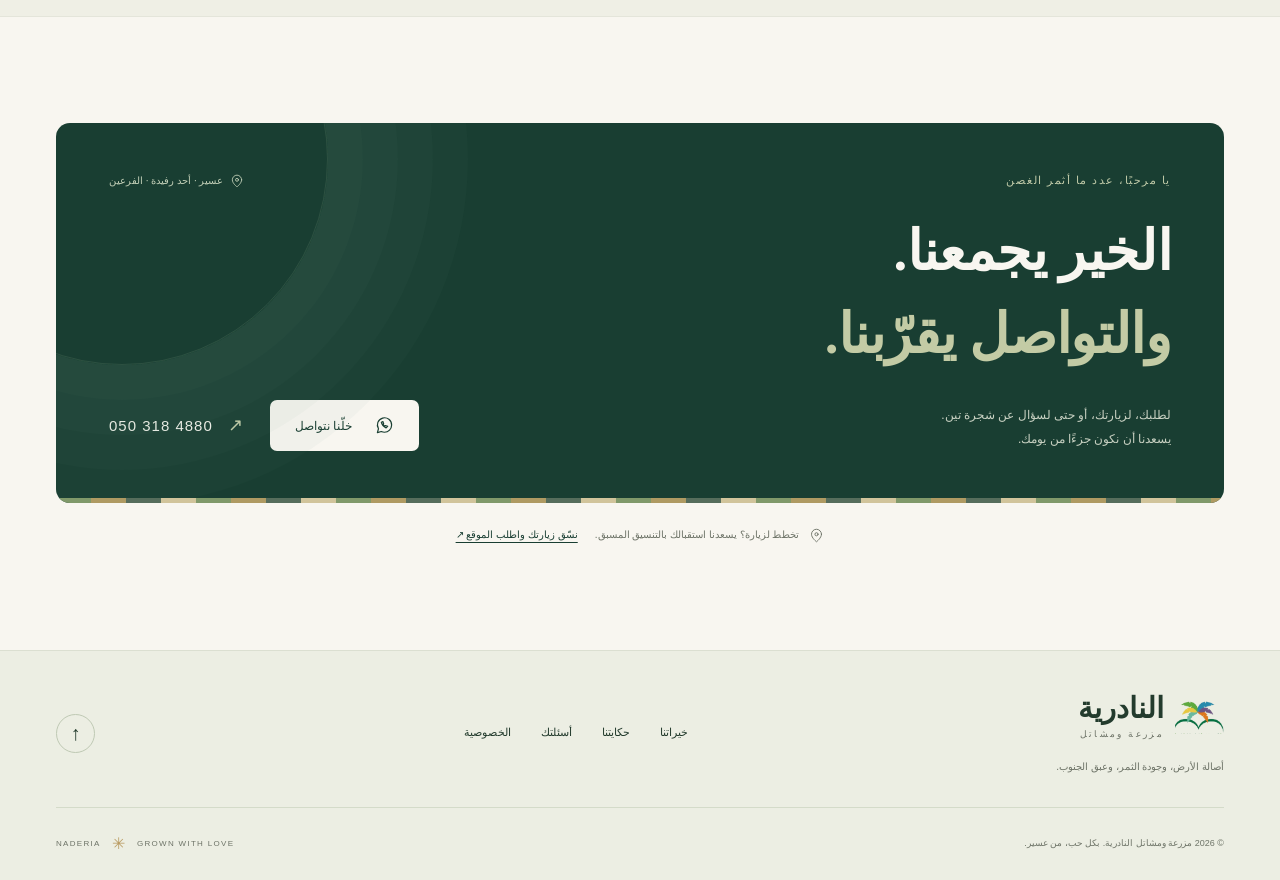
==== commit 0599300a: "Redesign Naderia site and add bilingual product inquiry experience" ====
--- a/index.html
+++ b/index.html
@@ -1,583 +1,76 @@
 <!DOCTYPE html>
 <html lang="ar" dir="rtl">
 <head>
-  <meta charset="UTF-8">
-  <meta name="viewport" content="width=device-width, initial-scale=1.0">
-  <title>مزرعة ومشاتل النادرية | تين عسير الفاخر — أحد رفيدة</title>
-  <meta name="description" content="مزرعة ومشاتل النادرية في أحد رفيدة، منطقة عسير — تين طازج فاخر، قطين، عجينة تين، شتلات وعُقل تين. قطف يدوي وجودة فائقة وتغليف يليق بالإهداء. اطلب عبر واتساب.">
-  <link rel="canonical" href="https://alnaderia.com/">
-  <link rel="alternate" hreflang="ar" href="https://alnaderia.com/">
-  <link rel="alternate" hreflang="en" href="https://alnaderia.com/en/">
-  <link rel="icon" type="image/svg+xml" href="favicon.svg">
-
-  <meta property="og:type" content="website">
-  <meta property="og:url" content="https://alnaderia.com/">
-  <meta property="og:title" content="مزرعة ومشاتل النادرية | تين عسير الفاخر">
-  <meta property="og:description" content="من مرتفعات أحد رفيدة بعسير — تين طازج، قطين، عجينة تين، وشتلات. قطف يدوي وتغليف فاخر. اطلب عبر واتساب.">
-  <meta property="og:image" content="https://alnaderia.com/assets/og.png">
-  <meta property="og:image:width" content="1200">
-  <meta property="og:image:height" content="630">
-  <meta property="og:locale" content="ar_SA">
-  <meta name="twitter:card" content="summary_large_image">
-
-  <link rel="preload" href="assets/fonts/aref-ruqaa-700-normal-arabic.woff2" as="font" type="font/woff2" crossorigin>
-  <link rel="preload" href="assets/fonts/ibm-plex-sans-arabic-400-normal-arabic.woff2" as="font" type="font/woff2" crossorigin>
-  <link rel="stylesheet" href="assets/fonts.css">
-  <link rel="stylesheet" href="assets/style.css">
-  <link rel="stylesheet" href="assets/cinematic.css">
-
-  <script type="application/ld+json">
-  {
-    "@context": "https://schema.org",
-    "@type": "LocalBusiness",
-    "name": "مزرعة ومشاتل النادرية",
-    "alternateName": "Naderia Farm and Nurseries",
-    "url": "https://alnaderia.com",
-    "logo": "https://alnaderia.com/assets/logo.png",
-    "image": "https://alnaderia.com/assets/og.png",
-    "telephone": "+966503184880",
-    "founder": {
-      "@type": "Person",
-      "name": "عبدالله عايض أبو درمان القحطاني",
-      "alternateName": "أبو عبدالكريم"
-    },
-    "address": {
-      "@type": "PostalAddress",
-      "addressCountry": "SA",
-      "addressRegion": "منطقة عسير",
-      "addressLocality": "أحد رفيدة"
-    },
-    "description": "مزرعة متخصصة في إنتاج التين الفاخر ومنتجاته وشتلات وعُقل التين في منطقة عسير."
-  }
-  </script>
-  <script type="application/ld+json">
-  {
-    "@context": "https://schema.org",
-    "@type": "FAQPage",
-    "mainEntity": [
-      {"@type": "Question", "name": "متى موسم التين الطازج؟", "acceptedAnswer": {"@type": "Answer", "text": "موسم القطف في مرتفعات عسير يبدأ مع الصيف ويمتد لآخره، والإنتاج جارٍ حاليًا والقطف اليدوي يوميًا وقت النضج المثالي."}},
-      {"@type": "Question", "name": "كيف أطلب من مزرعة النادرية؟", "acceptedAnswer": {"@type": "Answer", "text": "مباشرة عبر واتساب على الرقم 0503184880، أو من زر الطلب الموجود على أي منتج في الموقع."}},
-      {"@type": "Question", "name": "هل يتوفر توصيل؟", "acceptedAnswer": {"@type": "Answer", "text": "ننسق التوصيل والشحن حسب الموقع وكمية الطلب — راسلنا عبر واتساب ونرتب لك أفضل طريقة."}},
-      {"@type": "Question", "name": "هل تتوفر كميات للجملة والتوريد؟", "acceptedAnswer": {"@type": "Answer", "text": "نعم، نوفر التوريد للمحلات والمناسبات بكميات مناسبة — تواصل معنا لتفاصيل الكميات."}},
-      {"@type": "Question", "name": "متى تتوفر الشتلات والعُقل؟", "acceptedAnswer": {"@type": "Answer", "text": "الشتلات متاحة للطلب والحجز، والعُقل حسب موسم التقليم — راسلنا ونرشدك للأنسب لمنطقتك ووقت زراعتك."}},
-      {"@type": "Question", "name": "هل يمكن زيارة المزرعة؟", "acceptedAnswer": {"@type": "Answer", "text": "حياك الله — الزيارات متاحة بالتنسيق المسبق عبر واتساب."}}
-    ]
-  }
-  </script>
+ <meta charset="UTF-8"><meta name="viewport" content="width=device-width, initial-scale=1">
+ <meta name="theme-color" content="#193e32"><title>النادرية | من خيرات عسير، إلى بيتك</title>
+ <meta name="description" content="اكتشف تين النادرية الطازج والقطين وعجينة التين والشتلات من أحد رفيدة في عسير. اختر منتجاتك ونسّق طلبك مباشرة مع المزرعة عبر واتساب.">
+ <link rel="canonical" href="https://alnaderia.com/">
+ <link rel="alternate" hreflang="ar" href="https://alnaderia.com/"><link rel="alternate" hreflang="en" href="https://alnaderia.com/en/"><link rel="alternate" hreflang="x-default" href="https://alnaderia.com/">
+ <link rel="icon" href="favicon.svg" type="image/svg+xml">
+ <meta property="og:type" content="website"><meta property="og:title" content="النادرية | من خيرات عسير، إلى بيتك"><meta property="og:description" content="اكتشف تين النادرية الطازج والقطين وعجينة التين والشتلات من أحد رفيدة في عسير. اختر منتجاتك ونسّق طلبك مباشرة مع المزرعة عبر واتساب."><meta property="og:url" content="https://alnaderia.com/"><meta property="og:image" content="https://alnaderia.com/assets/og.png"><meta property="og:locale" content="ar_SA"><meta name="twitter:card" content="summary_large_image">
+ <link rel="preload" href="assets/fonts/ibm-plex-sans-arabic-400-normal-arabic.woff2" as="font" type="font/woff2" crossorigin>
+ <link rel="preload" href="assets/fig-harvest.webp" as="image" fetchpriority="high">
+ <link rel="stylesheet" href="assets/fonts.css"><link rel="stylesheet" href="assets/style.css?v=8a24abd961"><link rel="stylesheet" href="assets/experience.css?v=b4dc9d6bc2">
+ <script src="assets/experience.js?v=a2874c45db" defer></script>
+ <script type="application/ld+json">{"@context": "https://schema.org", "@type": "LocalBusiness", "name": "مزرعة ومشاتل النادرية", "alternateName": "Naderia Farm and Nurseries", "url": "https://alnaderia.com/", "logo": "https://alnaderia.com/assets/logo.png", "telephone": "+966503184880", "address": {"@type": "PostalAddress", "addressCountry": "SA", "addressRegion": "Asir", "addressLocality": "Ahad Rafidah"}, "founder": {"@type": "Person", "name": "عبدالله عايض أبو درمان القحطاني"}, "description": "اكتشف تين النادرية الطازج والقطين وعجينة التين والشتلات من أحد رفيدة في عسير. اختر منتجاتك ونسّق طلبك مباشرة مع المزرعة عبر واتساب."}</script>
+ <script type="application/ld+json">{"@context": "https://schema.org", "@type": "FAQPage", "mainEntity": [{"@type": "Question", "name": "كيف أطلب من النادرية؟", "acceptedAnswer": {"@type": "Answer", "text": "أضف المنتجات التي تعجبك إلى قائمة طلبك، ثم راجع الكميات وأكمل عبر واتساب. نؤكد معك التوفر والسعر والوزن أو حجم الشتلة وطريقة الاستلام قبل تأكيد الطلب."}}, {"@type": "Question", "name": "هل التين الطازج متوفر طوال العام؟", "acceptedAnswer": {"@type": "Answer", "text": "التين الطازج منتج موسمي، ويتغير توفره بحسب القطف والنضج. راسلنا لمعرفة المتاح حاليًا، ويمكنك أيضًا الاستفسار عن القطين وعجينة التين."}}, {"@type": "Question", "name": "هل يتوفر توصيل إلى منطقتي؟", "acceptedAnswer": {"@type": "Answer", "text": "ننسق التوصيل والشحن حسب موقعك ونوع المنتج والكمية. اذكر مدينتك في قائمة الطلب لنوضح لك الخيارات والتكلفة قبل التأكيد."}}, {"@type": "Question", "name": "هل يمكن زيارة المزرعة؟", "acceptedAnswer": {"@type": "Answer", "text": "يا مرحبًا بك. الزيارة بالتنسيق المسبق؛ تواصل معنا لنتفق على الموعد ونشاركك الموقع الدقيق للمزرعة."}}, {"@type": "Question", "name": "أرغب بالزراعة، أي شتلة أختار؟", "acceptedAnswer": {"@type": "Answer", "text": "أخبرنا بمنطقتك ومكان الزراعة، سواء في الأرض أو في أصيص. نساعدك في اختيار الشتلة أو العُقلة المناسبة ونوضح لك تفاصيل العناية عند الطلب."}}, {"@type": "Question", "name": "هل تقبلون طلبات الجملة والمناسبات؟", "acceptedAnswer": {"@type": "Answer", "text": "نعم، يمكنك التواصل لتنسيق كميات المحلات والمناسبات والهدايا. أرسل الكمية التقريبية والتاريخ المطلوب، ونؤكد لك ما يمكن توفيره."}}]}</script>
 </head>
 <body>
-
-  <!-- ===== Preloader ===== -->
-  <div class="preloader" id="preloader">
-    <div class="pre-inner">
-      <img class="pre-logo" src="assets/logo.webp" alt="مزرعة ومشاتل النادرية" width="884" height="735">
-      <div class="pre-bar"><i></i></div>
-      <div class="pre-num">٠٪</div>
-    </div>
-  </div>
-
-  <!-- ===== Cursor / rail ===== -->
-  <div class="cursor" aria-hidden="true"><span class="cur-dot"></span><span class="cur-ring"></span></div>
-  <div class="progress-rail" aria-hidden="true">
-    <div class="rail-line"><i id="railFill"></i></div>
-    <span class="rail-label" id="railLabel">الرئيسية</span>
-  </div>
-
-  <!-- ===== Header ===== -->
-  <header class="header" id="siteHeader">
-    <div class="container">
-      <a href="#home" class="brand" aria-label="مزرعة ومشاتل النادرية — الرئيسية">
-        <img src="assets/logo.webp" alt="شعار مزرعة ومشاتل النادرية" width="884" height="735">
-      </a>
-
-      <div class="header-actions">
-        <a class="lang-switch" href="en/" lang="en" dir="ltr">EN</a>
-        <button class="menu-btn" id="menuBtn" aria-label="القائمة" aria-expanded="false" aria-controls="navOverlay">
-          <span class="mb-txt">القائمة</span>
-          <span class="mb-ico" aria-hidden="true"><i></i><i></i></span>
-        </button>
-      </div>
-    </div>
-  </header>
-
-  <!-- ===== Fullscreen navigation ===== -->
-  <div class="nav-overlay" id="navOverlay">
-    <div class="nav-inner container">
-      <nav class="nav-links" aria-label="التنقل الرئيسي">
-        <a href="#home"><em>٠١</em><span>الرئيسية</span></a>
-        <a href="#story"><em>٠٢</em><span>من نحن</span></a>
-        <a href="#products"><em>٠٣</em><span>منتجاتنا</span></a>
-        <a href="#region"><em>٠٤</em><span>عسير</span></a>
-        <a href="#faq"><em>٠٥</em><span>الأسئلة الشائعة</span></a>
-        <a href="#contact"><em>٠٦</em><span>تواصل معنا</span></a>
-      </nav>
-
-      <div class="nav-foot">
-        <div class="nf-col">
-          <small>جوال / واتساب</small>
-          <a href="tel:+966503184880"><b class="phone-ltr">0503184880</b></a>
-        </div>
-        <div class="nf-col">
-          <small>الموقع</small>
-          <b>منطقة عسير — أحد رفيدة</b>
-        </div>
-        <div class="nf-col">
-          <small>اللغة</small>
-          <a href="en/" lang="en" dir="ltr"><b>English</b></a>
-        </div>
-        <a class="btn btn-wa mag" href="https://wa.me/966503184880?text=السلام%20عليكم،%20أرغب%20بالاستفسار%20عن%20منتجات%20مزرعة%20النادرية" target="_blank" rel="noopener">
-          <svg viewBox="0 0 24 24" fill="currentColor" aria-hidden="true"><path d="M12.04 2a9.9 9.9 0 0 0-8.5 14.9L2 22l5.25-1.38A9.9 9.9 0 1 0 12.04 2zm5.8 14.06c-.24.68-1.4 1.3-1.93 1.35-.5.04-1.12.06-1.8-.11a11.6 11.6 0 0 1-1.64-.6c-2.88-1.25-4.76-4.15-4.9-4.34-.15-.2-1.18-1.57-1.18-3s.75-2.13 1-2.42c.26-.3.57-.37.76-.37h.55c.18 0 .41-.06.64.5.24.57.8 1.97.87 2.11.07.15.12.32.02.51-.1.2-.14.31-.29.48-.14.17-.3.37-.44.5-.14.15-.3.3-.13.6.17.28.74 1.22 1.6 1.98 1.1.98 2.02 1.28 2.3 1.43.3.14.46.12.63-.07.17-.2.72-.84.92-1.13.2-.3.39-.24.65-.15.27.1 1.7.8 2 .95.28.14.48.22.55.34.07.12.07.68-.17 1.35z"/></svg>
-          اطلب عبر واتساب
-        </a>
-      </div>
-    </div>
-    <div class="qatt"></div>
-  </div>
-
-  <!-- ===== Hero ===== -->
-  <section class="hero" id="home">
-    <canvas class="hero-canvas" id="heroCanvas" aria-hidden="true"></canvas>
-    <div class="container">
-      <div class="hero-text">
-        <span class="hero-kicker hero-fade" style="--fd:.15s"><i></i> من قلب عسير — أحد رفيدة <i></i></span>
-        <h1>النادرية.. أصالة الأرض،<br>وجودة <span class="hl">الثمر</span>، وعبق الجنوب</h1>
-        <p class="hero-sub hero-fade" style="--fd:.75s">من مرتفعات أحد رفيدة، نزرع بحب ونحصد بإتقان: تين طازج فاخر، قطين، عجينة تين، وشتلات — تحمل عبق الجنوب إلى بيتك.</p>
-        <div class="hero-ctas hero-fade" style="--fd:.9s">
-          <a class="btn btn-wa" href="https://wa.me/966503184880?text=السلام%20عليكم،%20أرغب%20بالاستفسار%20عن%20منتجات%20مزرعة%20النادرية" target="_blank" rel="noopener">
-            <svg viewBox="0 0 24 24" fill="currentColor" aria-hidden="true"><path d="M12.04 2a9.9 9.9 0 0 0-8.5 14.9L2 22l5.25-1.38A9.9 9.9 0 1 0 12.04 2zm5.8 14.06c-.24.68-1.4 1.3-1.93 1.35-.5.04-1.12.06-1.8-.11a11.6 11.6 0 0 1-1.64-.6c-2.88-1.25-4.76-4.15-4.9-4.34-.15-.2-1.18-1.57-1.18-3s.75-2.13 1-2.42c.26-.3.57-.37.76-.37h.55c.18 0 .41-.06.64.5.24.57.8 1.97.87 2.11.07.15.12.32.02.51-.1.2-.14.31-.29.48-.14.17-.3.37-.44.5-.14.15-.3.3-.13.6.17.28.74 1.22 1.6 1.98 1.1.98 2.02 1.28 2.3 1.43.3.14.46.12.63-.07.17-.2.72-.84.92-1.13.2-.3.39-.24.65-.15.27.1 1.7.8 2 .95.28.14.48.22.55.34.07.12.07.68-.17 1.35z"/></svg>
-            اطلب عبر واتساب
-          </a>
-          <a class="btn btn-ghost mag" href="#products">اكتشف منتجاتنا</a>
-        </div>
-        <div class="hero-chips hero-fade" style="--fd:1.05s">
-          <span class="chip-season"><i></i> موسم القطف بدأ — الإنتاج جارٍ الآن</span>
-          <span>🌿 ١٠٠٪ طبيعي</span>
-          <span>🤲 قطف وفرز يدوي</span>
-          <span>🎁 تغليف يليق بالإهداء</span>
-        </div>
-      </div>
-
-      <div class="hero-logo">
-        <img src="assets/logo.webp" alt="شعار مزرعة ومشاتل النادرية" width="884" height="735" fetchpriority="high">
-      </div>
-    </div>
-
-    <div class="hero-mountains" aria-hidden="true">
-      <svg viewBox="0 0 1440 260" preserveAspectRatio="none">
-        <circle cx="1140" cy="72" r="58" fill="#F7941D" opacity=".22"/>
-        <circle cx="1140" cy="72" r="36" fill="#F7941D" opacity=".35"/>
-        <path fill="#2E8B57" opacity=".35" d="M0 190 C 180 120 340 170 520 140 C 700 110 860 160 1040 130 C 1220 100 1330 150 1440 120 L1440 260 L0 260 Z"/>
-        <path fill="#1E6B3E" opacity=".7" d="M0 210 C 200 150 400 190 600 165 C 800 140 1000 185 1200 160 C 1320 145 1400 170 1440 155 L1440 260 L0 260 Z"/>
-        <path fill="#0B2E1D" d="M0 235 C 240 185 480 215 720 195 C 960 175 1200 215 1440 190 L1440 260 L0 260 Z"/>
-        <path fill="none" stroke="#2E8B57" stroke-width="1.5" opacity=".5" stroke-dasharray="6 10" d="M80 235 C 260 200 420 220 560 208"/>
-        <path fill="none" stroke="#2E8B57" stroke-width="1.5" opacity=".5" stroke-dasharray="6 10" d="M760 212 C 940 196 1140 214 1320 200"/>
-      </svg>
-    </div>
-
-    <div class="scroll-cue">اكتشف</div>
+ <a class="skip-link" href="#main">انتقل إلى المحتوى</a>
+ <div class="announcement"><span><svg class="icon " viewBox="0 0 24 24" fill="none" stroke="currentColor" stroke-width="1.5" stroke-linecap="round" stroke-linejoin="round" aria-hidden="true"><path d="M20 3c-8-1-16 3-16 10a7 7 0 0 0 12 5c4-4 4-10 4-15Z"/><path d="M4 21 15 10"/></svg>من أرضنا، بكل حب… إلى بيتك</span><a href="https://wa.me/966503184880?text=%D8%A7%D9%84%D8%B3%D9%84%D8%A7%D9%85%20%D8%B9%D9%84%D9%8A%D9%83%D9%85%D8%8C%20%D8%A3%D8%B1%D8%BA%D8%A8%20%D8%A8%D8%A7%D9%84%D8%A7%D8%B3%D8%AA%D9%81%D8%B3%D8%A7%D8%B1%20%D8%B9%D9%86%20%D9%85%D9%86%D8%AA%D8%AC%D8%A7%D8%AA%20%D9%85%D8%B2%D8%B1%D8%B9%D8%A9%20%D8%A7%D9%84%D9%86%D8%A7%D8%AF%D8%B1%D9%8A%D8%A9." target="_blank" rel="noopener">اسأل عن حصاد هذا الموسم <span aria-hidden="true">↗</span></a></div>
+ <header class="site-header" id="siteHeader"><div class="container header-inner">
+  <a class="brand" href="#home" aria-label="مزرعة ومشاتل النادرية"><span class="brand-emblem"><img src="assets/logo.webp" alt="" width="884" height="735"></span><span class="brand-word"><b>النادرية</b><small>مزرعة ومشاتل</small></span></a>
+  <nav class="desktop-nav" aria-label="التنقل الرئيسي"><a href="#home">الرئيسية</a><a href="#products">خيرات النادرية</a><a href="#story">حكايتنا</a><a href="#nursery">المشتل</a><a href="#contact">تواصل معنا</a></nav>
+  <div class="header-actions"><a class="lang-switch" href="en/" lang="en">EN</a><span class="header-divider"></span><button class="basket-button" data-order="" aria-label="افتح قائمة طلبك"><svg class="icon " viewBox="0 0 24 24" fill="none" stroke="currentColor" stroke-width="1.5" stroke-linecap="round" stroke-linejoin="round" aria-hidden="true"><path d="M5 7h14l1 14H4L5 7Z"/><path d="M8 8V6a4 4 0 0 1 8 0v2"/></svg><span class="basket-label">طلبك</span><span class="cart-count" data-cart-count>0</span></button><button class="menu-button" id="menuBtn" aria-controls="mobileNav" aria-expanded="false" aria-label="فتح القائمة"><svg class="icon " viewBox="0 0 24 24" fill="none" stroke="currentColor" stroke-width="1.5" stroke-linecap="round" stroke-linejoin="round" aria-hidden="true"><path d="M4 7h16M4 12h16M4 17h16"/></svg></button></div>
+ </div><nav class="mobile-nav" id="mobileNav" aria-label="قائمة الجوال" hidden><a href="#home">الرئيسية</a><a href="#products">خيرات النادرية</a><a href="#story">حكايتنا</a><a href="#nursery">المشتل</a><a href="#contact">تواصل معنا</a></nav></header>
+ <main id="main">
+  <section class="hero container" id="home" aria-labelledby="heroTitle">
+   <div class="hero-copy"><div class="eyebrow"><span></span>أرضٌ طيبة. ثمارٌ نادرة.</div>
+    <h1 id="heroTitle">من خيرات عسير،<br>إلى <em>قلب بيتك.</em></h1>
+    <p class="hero-description">لأن أجمل ما في الأرض، يستحق أن يصل إليك.<br>تينٌ نعتني به من الغصن، وخيراتٌ تحمل أصالة الجنوب<br class="desktop-break"> وكرم أهله… هذه حكاية النادرية.</p>
+    <div class="hero-actions"><a class="button button-primary" href="#products">اكتشف خيراتنا<svg class="icon direction-arrow" viewBox="0 0 24 24" fill="none" stroke="currentColor" stroke-width="1.5" stroke-linecap="round" stroke-linejoin="round" aria-hidden="true"><path d="M19 12H5m6-6-6 6 6 6"/></svg></a><a class="text-link" href="#story">تعرّف على حكايتنا<span class="round-arrow">↗</span></a></div>
+    <div class="hero-origin"><svg class="icon " viewBox="0 0 24 24" fill="none" stroke="currentColor" stroke-width="1.5" stroke-linecap="round" stroke-linejoin="round" aria-hidden="true"><path d="M20 10c0 6-8 12-8 12S4 16 4 10a8 8 0 1 1 16 0Z"/><circle cx="12" cy="10" r="2.5"/></svg><span>الفرعين، أحد رفيدة<small>من قلب مرتفعات عسير، المملكة العربية السعودية</small></span><span class="origin-line"></span><span class="origin-note">نزرع بحب<br>ونحصد بإتقان</span></div>
+   </div>
+   <div class="hero-art"><div class="hero-image-frame"><img class="hero-image" src="assets/fig-harvest.webp" alt="صورة تعبيرية لثمار تين ناضجة في وعاء فخاري بين أوراق التين" width="1536" height="1024" fetchpriority="high"><div class="image-gradient"></div><span class="photo-label">صورة تعبيرية</span><div class="photo-caption"><span>FRESH FROM NATURE</span><p>للخيرات… طعم آخر هنا.</p></div></div>
+    <div class="harvest-seal"><span>من أرض عسير</span><svg class="icon " viewBox="0 0 24 24" fill="none" stroke="currentColor" stroke-width="1.5" stroke-linecap="round" stroke-linejoin="round" aria-hidden="true"><path d="M12 22V12M12 15C2 15 2 8 2 6c7 0 10 3 10 9ZM12 12c0-7 4-10 10-10 0 7-4 10-10 10Z"/></svg><span>بكل حب وعناية</span></div>
+    <div class="harvest-note"><svg class="icon " viewBox="0 0 24 24" fill="none" stroke="currentColor" stroke-width="1.5" stroke-linecap="round" stroke-linejoin="round" aria-hidden="true"><path d="M20 3c-8-1-16 3-16 10a7 7 0 0 0 12 5c4-4 4-10 4-15Z"/><path d="M4 21 15 10"/></svg><div><b>على مهل الطبيعة</b><span>ننتظر النضج… لتستحق كل قضمة.</span></div><span class="note-star">✳</span></div>
+   </div>
   </section>
-
-  <!-- ===== Marquee ===== -->
-  <div class="marquee" aria-hidden="true">
-    <div class="marquee-track">
-      <span>موسم التين بدأ <b>✦</b> تين طازج فاخر <b>✦</b> قطين مجفف طبيعيًا <b>✦</b> عجينة تين <b>✦</b> شتلات وعُقل <b>✦</b> تغليف هدايا فاخر <b>✦</b> هوية عسيرية أصيلة <b>✦</b></span>
-      <span>موسم التين بدأ <b>✦</b> تين طازج فاخر <b>✦</b> قطين مجفف طبيعيًا <b>✦</b> عجينة تين <b>✦</b> شتلات وعُقل <b>✦</b> تغليف هدايا فاخر <b>✦</b> هوية عسيرية أصيلة <b>✦</b></span>
-    </div>
-  </div>
-
-  <!-- ===== Essence ===== -->
-  <section class="story section" id="story">
-    <div class="container">
-      <div class="story-text">
-        <span class="kicker">من نحن</span>
-        <h2 class="sec-title">نزرع بحب.. ونحصد بإتقان</h2>
-        <p class="reveal">مزرعة ومشاتل النادرية — متخصّصون في شجرة التين المباركة في مرتفعات أحد رفيدة بمنطقة عسير.</p>
-        <div class="vm reveal" style="--d:.1s">
-          <span class="vm-ico"><svg viewBox="0 0 24 24" fill="none" stroke="currentColor" stroke-width="1.8" stroke-linecap="round" stroke-linejoin="round"><path d="M2 12s3.5-6.5 10-6.5S22 12 22 12s-3.5 6.5-10 6.5S2 12 2 12z"/><circle cx="12" cy="12" r="3"/></svg></span>
-          <div><b>رؤيتنا</b><span>أن نكون الاسم الأول في إنتاج وتوريد أجود التين ومنتجاته في المملكة.</span></div>
-        </div>
-        <div class="vm reveal" style="--d:.2s">
-          <span class="vm-ico"><svg viewBox="0 0 24 24" fill="none" stroke="currentColor" stroke-width="1.8" stroke-linecap="round" stroke-linejoin="round"><path d="M22 2 11 13"/><path d="M22 2 15 22l-4-9-9-4z"/></svg></span>
-          <div><b>رسالتنا</b><span>منتجات طبيعية ١٠٠٪ تُقطف يدويًا وتُغلّف بمعايير تليق بعملائنا.</span></div>
-        </div>
-      </div>
-
-      <div class="stats">
-        <div class="stat reveal"><b>١٠٠٪</b><span>طبيعي بلا إضافات</span><i></i></div>
-        <div class="stat reveal" style="--d:.1s"><b>قطف يدوي</b><span>وفرز دقيق للثمار</span><i></i></div>
-        <div class="stat reveal" style="--d:.2s"><b>أحد رفيدة</b><span>من مرتفعات عسير</span><i></i></div>
-        <div class="stat reveal" style="--d:.3s"><b>تغليف فاخر</b><span>يليق بالإهداء الراقي</span><i></i></div>
-      </div>
-    </div>
+  <div class="trust-strip"><div class="container trust-grid"><div><svg class="icon " viewBox="0 0 24 24" fill="none" stroke="currentColor" stroke-width="1.5" stroke-linecap="round" stroke-linejoin="round" aria-hidden="true"><path d="M20 3c-8-1-16 3-16 10a7 7 0 0 0 12 5c4-4 4-10 4-15Z"/><path d="M4 21 15 10"/></svg><span><b>من خيرات الطبيعة</b><small>مذاق بسيط وأصيل</small></span></div><div><svg class="icon " viewBox="0 0 24 24" fill="none" stroke="currentColor" stroke-width="1.5" stroke-linecap="round" stroke-linejoin="round" aria-hidden="true"><path d="m2 15 4-3 5 1a2 2 0 0 1 0 4H8m5-1 5-4a2 2 0 0 1 3 3l-7 6H7l-5-3"/><path d="M12 9V3m-3 3 3 3 3-3"/></svg><span><b>قطف وفرز يدوي</b><small>العناية في كل ثمرة</small></span></div><div><svg class="icon " viewBox="0 0 24 24" fill="none" stroke="currentColor" stroke-width="1.5" stroke-linecap="round" stroke-linejoin="round" aria-hidden="true"><path d="M3 8h18v4H3zM5 12v9h14v-9M12 8v13"/><path d="M12 8C4 9 5 1 9 3c2 1 3 5 3 5Zm0 0c8 1 7-7 3-5-2 1-3 5-3 5Z"/></svg><span><b>تغليف يليق بالهدية</b><small>تفاصيل تصنع الفرق</small></span></div><div><svg class="icon " viewBox="0 0 24 24" fill="none" stroke="currentColor" stroke-width="1.5" stroke-linecap="round" stroke-linejoin="round" aria-hidden="true"><path d="M20 10c0 6-8 12-8 12S4 16 4 10a8 8 0 1 1 16 0Z"/><circle cx="12" cy="10" r="2.5"/></svg><span><b>من مرتفعات عسير</b><small>أحد رفيدة · الفرعين</small></span></div></div></div>
+  <section class="products section container" id="products" aria-labelledby="productsTitle">
+   <div class="section-heading"><div><div class="eyebrow">ما تجود به أرضنا</div><h2 id="productsTitle">خيرات تستحق <em>أن تُكتشف.</em></h2></div><p>للمائدة، للضيافة، ولركنٍ أخضر في بيتك.<br>اختر ما تحب، ودع الباقي علينا.</p></div>
+   <div class="catalog-toolbar"><div class="product-filters" role="group" aria-label="تصفية المنتجات"><button type="button" class="filter-btn active" data-filter="all" aria-pressed="true">كل الخيرات</button><button type="button" class="filter-btn" data-filter="fruit" aria-pressed="false">ثمار طازجة</button><button type="button" class="filter-btn" data-filter="pantry" aria-pressed="false">مونة وهدايا</button><button type="button" class="filter-btn" data-filter="plants" aria-pressed="false">شتلات وعُقل</button></div><span id="productCount" class="product-count" role="status" aria-live="polite">٦ اختيارات</span></div>
+   <div class="product-grid"><article class="product-card reveal product-fresh" data-product-category="fruit">
+    <div class="product-visual"><img src="assets/fig-harvest.webp" alt="صورة تعبيرية: التين الطازج" width="720" height="560" loading="lazy" decoding="async"><span class="product-tag">خيرات الموسم</span><button class="product-peek" data-details="fresh" aria-label="تفاصيل التين الطازج"><svg class="icon " viewBox="0 0 24 24" fill="none" stroke="currentColor" stroke-width="1.5" stroke-linecap="round" stroke-linejoin="round" aria-hidden="true"><path d="M12 5v14M5 12h14"/></svg></button></div>
+    <div class="product-copy"><div class="product-title"><h3>التين الطازج</h3><span>01</span></div><p>من الغصن، في وقته الجميل. ثمار تُقطف وتُفرز يدويًا بعناية.</p><div class="product-bottom"><span>السعر والتوفر عند الطلب</span><button class="product-add" data-order="fresh" aria-label="أضف التين الطازج إلى طلبك"><svg class="icon " viewBox="0 0 24 24" fill="none" stroke="currentColor" stroke-width="1.5" stroke-linecap="round" stroke-linejoin="round" aria-hidden="true"><path d="M12 5v14M5 12h14"/></svg></button></div></div>
+  </article><article class="product-card reveal product-dried" data-product-category="pantry">
+    <div class="product-visual"><img src="assets/fig-pantry.webp" alt="صورة تعبيرية: القطين الطبيعي" width="720" height="560" loading="lazy" decoding="async"><span class="product-tag">من المونة</span><button class="product-peek" data-details="dried" aria-label="تفاصيل القطين الطبيعي"><svg class="icon " viewBox="0 0 24 24" fill="none" stroke="currentColor" stroke-width="1.5" stroke-linecap="round" stroke-linejoin="round" aria-hidden="true"><path d="M12 5v14M5 12h14"/></svg></button></div>
+    <div class="product-copy"><div class="product-title"><h3>القطين الطبيعي</h3><span>02</span></div><p>حلاوة التين في صورتها الأصيلة. رفيق القهوة ولحظات الضيافة.</p><div class="product-bottom"><span>السعر والتوفر عند الطلب</span><button class="product-add" data-order="dried" aria-label="أضف القطين الطبيعي إلى طلبك"><svg class="icon " viewBox="0 0 24 24" fill="none" stroke="currentColor" stroke-width="1.5" stroke-linecap="round" stroke-linejoin="round" aria-hidden="true"><path d="M12 5v14M5 12h14"/></svg></button></div></div>
+  </article><article class="product-card reveal product-paste" data-product-category="pantry">
+    <div class="product-visual"><img src="assets/fig-pantry.webp" alt="صورة تعبيرية: عجينة التين" width="720" height="560" loading="lazy" decoding="async"><span class="product-tag">لمسة لذيذة</span><button class="product-peek" data-details="paste" aria-label="تفاصيل عجينة التين"><svg class="icon " viewBox="0 0 24 24" fill="none" stroke="currentColor" stroke-width="1.5" stroke-linecap="round" stroke-linejoin="round" aria-hidden="true"><path d="M12 5v14M5 12h14"/></svg></button></div>
+    <div class="product-copy"><div class="product-title"><h3>عجينة التين</h3><span>03</span></div><p>نكهة غنية تمنح فطورك ووصفاتك وحلوياتك لمسة مختلفة.</p><div class="product-bottom"><span>السعر والتوفر عند الطلب</span><button class="product-add" data-order="paste" aria-label="أضف عجينة التين إلى طلبك"><svg class="icon " viewBox="0 0 24 24" fill="none" stroke="currentColor" stroke-width="1.5" stroke-linecap="round" stroke-linejoin="round" aria-hidden="true"><path d="M12 5v14M5 12h14"/></svg></button></div></div>
+  </article><article class="product-card reveal product-seedling" data-product-category="plants">
+    <div class="product-visual"><img src="assets/fig-nursery.webp" alt="صورة تعبيرية: شتلات التين" width="720" height="560" loading="lazy" decoding="async"><span class="product-tag">ازرع حكايتك</span><button class="product-peek" data-details="seedling" aria-label="تفاصيل شتلات التين"><svg class="icon " viewBox="0 0 24 24" fill="none" stroke="currentColor" stroke-width="1.5" stroke-linecap="round" stroke-linejoin="round" aria-hidden="true"><path d="M12 5v14M5 12h14"/></svg></button></div>
+    <div class="product-copy"><div class="product-title"><h3>شتلات التين</h3><span>04</span></div><p>ابدأ حكايتك مع الزراعة. شتلات نساعدك على اختيار الأنسب منها.</p><div class="product-bottom"><span>السعر والتوفر عند الطلب</span><button class="product-add" data-order="seedling" aria-label="أضف شتلات التين إلى طلبك"><svg class="icon " viewBox="0 0 24 24" fill="none" stroke="currentColor" stroke-width="1.5" stroke-linecap="round" stroke-linejoin="round" aria-hidden="true"><path d="M12 5v14M5 12h14"/></svg></button></div></div>
+  </article><article class="product-card reveal product-cuttings" data-product-category="plants">
+    <div class="product-visual"><img src="assets/fig-nursery.webp" alt="صورة تعبيرية: عُقل التين" width="720" height="560" loading="lazy" decoding="async"><span class="product-tag">حسب الموسم</span><button class="product-peek" data-details="cuttings" aria-label="تفاصيل عُقل التين"><svg class="icon " viewBox="0 0 24 24" fill="none" stroke="currentColor" stroke-width="1.5" stroke-linecap="round" stroke-linejoin="round" aria-hidden="true"><path d="M12 5v14M5 12h14"/></svg></button></div>
+    <div class="product-copy"><div class="product-title"><h3>عُقل التين</h3><span>05</span></div><p>خطوة صغيرة نحو شجرتك القادمة. تُنسَّق حسب موسم التقليم.</p><div class="product-bottom"><span>السعر والتوفر عند الطلب</span><button class="product-add" data-order="cuttings" aria-label="أضف عُقل التين إلى طلبك"><svg class="icon " viewBox="0 0 24 24" fill="none" stroke="currentColor" stroke-width="1.5" stroke-linecap="round" stroke-linejoin="round" aria-hidden="true"><path d="M12 5v14M5 12h14"/></svg></button></div></div>
+  </article><article class="product-card reveal product-gift" data-product-category="pantry">
+    <div class="product-visual"><img src="assets/fig-harvest.webp" alt="صورة تعبيرية: هدية بطعم الجنوب" width="720" height="560" loading="lazy" decoding="async"><span class="product-tag">تنسيق هدايا</span><button class="product-peek" data-details="gift" aria-label="تفاصيل هدية بطعم الجنوب"><svg class="icon " viewBox="0 0 24 24" fill="none" stroke="currentColor" stroke-width="1.5" stroke-linecap="round" stroke-linejoin="round" aria-hidden="true"><path d="M12 5v14M5 12h14"/></svg></button></div>
+    <div class="product-copy"><div class="product-title"><h3>هدية بطعم الجنوب</h3><span>06</span></div><p>اختر من خيراتنا، واستفسر عن تنسيق تغليف يليق بمن تحب.</p><div class="product-bottom"><span>السعر والتوفر عند الطلب</span><button class="product-add" data-order="gift" aria-label="أضف هدية بطعم الجنوب إلى طلبك"><svg class="icon " viewBox="0 0 24 24" fill="none" stroke="currentColor" stroke-width="1.5" stroke-linecap="round" stroke-linejoin="round" aria-hidden="true"><path d="M12 5v14M5 12h14"/></svg></button></div></div>
+  </article></div>
+   <p class="catalog-note"><svg class="icon " viewBox="0 0 24 24" fill="none" stroke="currentColor" stroke-width="1.5" stroke-linecap="round" stroke-linejoin="round" aria-hidden="true"><path d="M20 3c-8-1-16 3-16 10a7 7 0 0 0 12 5c4-4 4-10 4-15Z"/><path d="M4 21 15 10"/></svg>كل موسم له خيراته. نؤكد الأسعار والأحجام والتوفر معك قبل الطلب. الصور تعبيرية وليست تصويرًا للمنتجات الفعلية.</p>
   </section>
-
-  <!-- ===== Region ===== -->
-  <section class="region section" id="region">
-    <div class="container">
-      <div class="sec-head center mask-up">
-        <span class="kicker">من قلب الجنوب</span>
-        <h2 class="sec-title">عسير.. أرضٌ تسرّ الناظرين</h2>
-        <p class="sec-sub">مقوّمات طبيعية جعلت مرتفعات أحد رفيدة موطنًا للثمار النادرة.</p>
-        <div class="orn"><i></i><i></i><i></i></div>
-      </div>
-      <div class="region-grid">
-        <article class="rcard reveal">
-          <div class="rico"><svg viewBox="0 0 24 24" fill="none" stroke="currentColor" stroke-width="1.8" stroke-linecap="round" stroke-linejoin="round"><circle cx="12" cy="12" r="4"/><path d="M12 2v2M12 20v2M2 12h2M20 12h2M4.9 4.9l1.4 1.4M17.7 17.7l1.4 1.4M19.1 4.9l-1.4 1.4M6.3 17.7l-1.4 1.4"/></svg></div>
-          <h3>مناخ معتدل</h3>
-          <p>صيف المرتفعات اللطيف يمنح الثمار نضجًا هادئًا ونكهة أغنى، ويجعل المنطقة مقصدًا للمصطافين.</p>
-        </article>
-        <article class="rcard reveal" style="--d:.1s">
-          <div class="rico"><svg viewBox="0 0 24 24" fill="none" stroke="currentColor" stroke-width="1.8" stroke-linecap="round" stroke-linejoin="round"><path d="M3 19 9.5 8l3.5 6"/><path d="M10 19l4.8-8.5L21 19z"/><path d="M3 19h18"/></svg></div>
-          <h3>مدرجات على القمم</h3>
-          <p>زراعة موسمية متوارثة على قمم الجبال: تينٌ ورمان وخوخ وعنب تجود بها الأرض كل موسم.</p>
-        </article>
-        <article class="rcard reveal" style="--d:.2s">
-          <div class="rico"><svg viewBox="0 0 24 24" fill="none" stroke="currentColor" stroke-width="1.8" stroke-linecap="round" stroke-linejoin="round"><path d="M6 21V4"/><path d="M6 5h11l-2.5 3.5L17 12H6"/></svg></div>
-          <h3>مهرجان الفواكه الموسمية</h3>
-          <p>أحد رفيدة تحتفي كل موسم بمزارعيها وثمارها المحلية في مهرجان يجمع أهل المنطقة وزوّارها.</p>
-        </article>
-        <article class="rcard reveal" style="--d:.3s">
-          <div class="rico"><svg viewBox="0 0 24 24" fill="none" stroke="currentColor" stroke-width="1.8" stroke-linecap="round" stroke-linejoin="round"><path d="M12 4.5 14.5 7 12 9.5 9.5 7z"/><path d="M6.5 13 9 15.5 6.5 18 4 15.5z"/><path d="M17.5 13 20 15.5 17.5 18 15 15.5z"/></svg></div>
-          <h3>القَطّ العسيري</h3>
-          <p>فن النقوش العسيري المسجّل في اليونسكو يلوّن البيوت والهوية — ومنه استوحينا ألوان النادرية.</p>
-        </article>
-      </div>
-    </div>
-  </section>
-
-  <!-- ===== Ayah ===== -->
-  <section class="ayah" id="ayah">
-    <div class="container">
-      <div class="orn"><i></i><i></i><i></i></div>
-      <p class="ayah-text reveal">﴿ وَالتِّينِ وَالزَّيْتُونِ ﴾</p>
-      <p class="ayah-ref reveal" style="--d:.15s">سورة التِّين — الآية ١</p>
-    </div>
-  </section>
-
-  <!-- ===== Products ===== -->
-  <section class="products section" id="products">
-    <div class="container">
-      <div class="sec-head center mask-up">
-        <span class="kicker">منتجاتنا</span>
-        <h2 class="sec-title">من الغصن.. إلى العلبة</h2>
-        <p class="sec-sub">نتخصص باحتراف في شجرة التين المباركة — من الثمرة الطازجة إلى الشتلة.</p>
-        <div class="orn"><i></i><i></i><i></i></div>
-      </div>
-
-      <div class="prod-group">
-        <h3 class="prod-group-title">الثمار والمنتجات التحويلية <em>حصاد الموسم</em></h3>
-        <div class="prod-grid">
-          <article class="prod-card reveal tilt" style="--accent:#7C5CA8">
-            <span class="avail avail-now"><i></i>متوفر الآن — الموسم بدأ</span>
-            <div class="prod-icon"><svg viewBox="0 0 24 24" fill="none" stroke="currentColor" stroke-width="1.8" stroke-linecap="round" stroke-linejoin="round"><path d="M12 6c-3.5 2-6 4.6-6 8a6 6 0 0 0 12 0c0-3.4-2.5-6-6-8z"/><path d="M12 6c0-1.5.8-2.7 2-3.5"/><path d="M14 4.2c1.2-.7 2.7-.7 3.6-.1-.4 1.2-1.7 2-3.1 1.8"/></svg></div>
-            <h3>التين الطازج</h3>
-            <p>ثمار فاخرة تُقطف يدويًا عند نضجها المثالي، لضمان المذاق الغني والجودة العالية.</p>
-            <div class="prod-order"><a href="https://wa.me/966503184880?text=السلام%20عليكم،%20أبغى%20أطلب:%20التين%20الطازج" target="_blank" rel="noopener" aria-label="اطلب التين الطازج عبر واتساب"><svg viewBox="0 0 24 24" fill="currentColor" aria-hidden="true"><path d="M12.04 2a9.9 9.9 0 0 0-8.5 14.9L2 22l5.25-1.38A9.9 9.9 0 1 0 12.04 2zm5.8 14.06c-.24.68-1.4 1.3-1.93 1.35-.5.04-1.12.06-1.8-.11a11.6 11.6 0 0 1-1.64-.6c-2.88-1.25-4.76-4.15-4.9-4.34-.15-.2-1.18-1.57-1.18-3s.75-2.13 1-2.42c.26-.3.57-.37.76-.37h.55c.18 0 .41-.06.64.5.24.57.8 1.97.87 2.11.07.15.12.32.02.51-.1.2-.14.31-.29.48-.14.17-.3.37-.44.5-.14.15-.3.3-.13.6.17.28.74 1.22 1.6 1.98 1.1.98 2.02 1.28 2.3 1.43.3.14.46.12.63-.07.17-.2.72-.84.92-1.13.2-.3.39-.24.65-.15.27.1 1.7.8 2 .95.28.14.48.22.55.34.07.12.07.68-.17 1.35z"/></svg>اطلب عبر واتساب</a></div>
-          </article>
-          <article class="prod-card reveal tilt" style="--accent:#F7941D; --d:.1s">
-            <span class="avail avail-ask">اسأل عن التوفر</span>
-            <div class="prod-icon"><svg viewBox="0 0 24 24" fill="none" stroke="currentColor" stroke-width="1.8" stroke-linecap="round" stroke-linejoin="round"><circle cx="7" cy="7" r="3"/><path d="M7 2v1.2M7 10.8V12M2 7h1.2M10.8 7H12M3.8 3.8l.9.9M9.3 9.3l.9.9M9.3 4.7l.9-.9M3.8 10.2l.9-.9"/><path d="M11 17c0-2 2-3.5 4.5-3.5S20 15 20 17s-2 3.5-4.5 3.5S11 19 11 17z"/><path d="M13 17h5"/></svg></div>
-            <h3>التين المجفف «القطين»</h3>
-            <p>مُجفف بطرق طبيعية تحافظ على قيمته الغذائية ونكهته الأصيلة، دون أي إضافات.</p>
-            <div class="prod-order"><a href="https://wa.me/966503184880?text=السلام%20عليكم،%20أبغى%20أطلب:%20القطين" target="_blank" rel="noopener" aria-label="اطلب القطين عبر واتساب"><svg viewBox="0 0 24 24" fill="currentColor" aria-hidden="true"><path d="M12.04 2a9.9 9.9 0 0 0-8.5 14.9L2 22l5.25-1.38A9.9 9.9 0 1 0 12.04 2zm5.8 14.06c-.24.68-1.4 1.3-1.93 1.35-.5.04-1.12.06-1.8-.11a11.6 11.6 0 0 1-1.64-.6c-2.88-1.25-4.76-4.15-4.9-4.34-.15-.2-1.18-1.57-1.18-3s.75-2.13 1-2.42c.26-.3.57-.37.76-.37h.55c.18 0 .41-.06.64.5.24.57.8 1.97.87 2.11.07.15.12.32.02.51-.1.2-.14.31-.29.48-.14.17-.3.37-.44.5-.14.15-.3.3-.13.6.17.28.74 1.22 1.6 1.98 1.1.98 2.02 1.28 2.3 1.43.3.14.46.12.63-.07.17-.2.72-.84.92-1.13.2-.3.39-.24.65-.15.27.1 1.7.8 2 .95.28.14.48.22.55.34.07.12.07.68-.17 1.35z"/></svg>اطلب عبر واتساب</a></div>
-          </article>
-          <article class="prod-card reveal tilt" style="--accent:#2BA8A0; --d:.2s">
-            <span class="avail avail-ask">اسأل عن التوفر</span>
-            <div class="prod-icon"><svg viewBox="0 0 24 24" fill="none" stroke="currentColor" stroke-width="1.8" stroke-linecap="round" stroke-linejoin="round"><path d="M9 4.5h6v3H9z"/><path d="M7.5 7.5c-.8 1-1.2 2.2-1.2 3.5v6.5a2.5 2.5 0 0 0 2.5 2.5h6.4a2.5 2.5 0 0 0 2.5-2.5V11c0-1.3-.4-2.5-1.2-3.5"/><path d="M9.5 13.5h5"/><path d="M9.5 16.5h3.5"/></svg></div>
-            <h3>عجينة التين</h3>
-            <p>مُعدّة بعناية فائقة لتكون خيارًا صحيًا ولذيذًا للاستخدامات المتعددة والحلويات الفاخرة.</p>
-            <div class="prod-order"><a href="https://wa.me/966503184880?text=السلام%20عليكم،%20أبغى%20أطلب:%20عجينة%20التين" target="_blank" rel="noopener" aria-label="اطلب عجينة التين عبر واتساب"><svg viewBox="0 0 24 24" fill="currentColor" aria-hidden="true"><path d="M12.04 2a9.9 9.9 0 0 0-8.5 14.9L2 22l5.25-1.38A9.9 9.9 0 1 0 12.04 2zm5.8 14.06c-.24.68-1.4 1.3-1.93 1.35-.5.04-1.12.06-1.8-.11a11.6 11.6 0 0 1-1.64-.6c-2.88-1.25-4.76-4.15-4.9-4.34-.15-.2-1.18-1.57-1.18-3s.75-2.13 1-2.42c.26-.3.57-.37.76-.37h.55c.18 0 .41-.06.64.5.24.57.8 1.97.87 2.11.07.15.12.32.02.51-.1.2-.14.31-.29.48-.14.17-.3.37-.44.5-.14.15-.3.3-.13.6.17.28.74 1.22 1.6 1.98 1.1.98 2.02 1.28 2.3 1.43.3.14.46.12.63-.07.17-.2.72-.84.92-1.13.2-.3.39-.24.65-.15.27.1 1.7.8 2 .95.28.14.48.22.55.34.07.12.07.68-.17 1.35z"/></svg>اطلب عبر واتساب</a></div>
-          </article>
-        </div>
-      </div>
-
-      <div class="prod-group">
-        <h3 class="prod-group-title">قطاع المشاتل والتوريد <em>للمزارعين</em></h3>
-        <div class="prod-grid two">
-          <article class="prod-card reveal tilt" style="--accent:#3BB54A">
-            <span class="avail avail-order">متاح للطلب والحجز</span>
-            <div class="prod-icon"><svg viewBox="0 0 24 24" fill="none" stroke="currentColor" stroke-width="1.8" stroke-linecap="round" stroke-linejoin="round"><path d="M8.5 16h7l-.9 4.6a1 1 0 0 1-1 .4h-3.2a1 1 0 0 1-1-.4z"/><path d="M12 16V9"/><path d="M12 9c0-2.8 2-5 4.8-5C16.6 6.8 14.8 9 12 9z"/><path d="M12 11.5c0-2.2-1.7-4-4.2-4C8 9.7 9.6 11.5 12 11.5z"/></svg></div>
-            <h3>شتلات التين</h3>
-            <p>ننتج ونوفّر شتلات تين قوية وممتازة، مهيأة للنمو السريع والإنتاج الوفير.</p>
-            <div class="prod-order"><a href="https://wa.me/966503184880?text=السلام%20عليكم،%20أبغى%20أطلب:%20شتلات%20تين" target="_blank" rel="noopener" aria-label="اطلب شتلات التين عبر واتساب"><svg viewBox="0 0 24 24" fill="currentColor" aria-hidden="true"><path d="M12.04 2a9.9 9.9 0 0 0-8.5 14.9L2 22l5.25-1.38A9.9 9.9 0 1 0 12.04 2zm5.8 14.06c-.24.68-1.4 1.3-1.93 1.35-.5.04-1.12.06-1.8-.11a11.6 11.6 0 0 1-1.64-.6c-2.88-1.25-4.76-4.15-4.9-4.34-.15-.2-1.18-1.57-1.18-3s.75-2.13 1-2.42c.26-.3.57-.37.76-.37h.55c.18 0 .41-.06.64.5.24.57.8 1.97.87 2.11.07.15.12.32.02.51-.1.2-.14.31-.29.48-.14.17-.3.37-.44.5-.14.15-.3.3-.13.6.17.28.74 1.22 1.6 1.98 1.1.98 2.02 1.28 2.3 1.43.3.14.46.12.63-.07.17-.2.72-.84.92-1.13.2-.3.39-.24.65-.15.27.1 1.7.8 2 .95.28.14.48.22.55.34.07.12.07.68-.17 1.35z"/></svg>اطلب عبر واتساب</a></div>
-          </article>
-          <article class="prod-card reveal tilt" style="--accent:#2B6CB8; --d:.1s">
-            <span class="avail avail-order">متاح للطلب والحجز</span>
-            <div class="prod-icon"><svg viewBox="0 0 24 24" fill="none" stroke="currentColor" stroke-width="1.8" stroke-linecap="round" stroke-linejoin="round"><path d="M6 20 18 5"/><path d="M10.5 14.5l3 2.2"/><path d="M13.2 11l3 2.2"/><path d="M9.7 12.3 7 11"/><circle cx="18.5" cy="4.5" r="1.6"/></svg></div>
-            <h3>عُقل التين</h3>
-            <p>عُقل مختارة بعناية فائقة لضمان نجاح زراعتها وإكثارها في مختلف الظروف الملائمة.</p>
-            <div class="prod-order"><a href="https://wa.me/966503184880?text=السلام%20عليكم،%20أبغى%20أطلب:%20عُقل%20تين" target="_blank" rel="noopener" aria-label="اطلب عُقل التين عبر واتساب"><svg viewBox="0 0 24 24" fill="currentColor" aria-hidden="true"><path d="M12.04 2a9.9 9.9 0 0 0-8.5 14.9L2 22l5.25-1.38A9.9 9.9 0 1 0 12.04 2zm5.8 14.06c-.24.68-1.4 1.3-1.93 1.35-.5.04-1.12.06-1.8-.11a11.6 11.6 0 0 1-1.64-.6c-2.88-1.25-4.76-4.15-4.9-4.34-.15-.2-1.18-1.57-1.18-3s.75-2.13 1-2.42c.26-.3.57-.37.76-.37h.55c.18 0 .41-.06.64.5.24.57.8 1.97.87 2.11.07.15.12.32.02.51-.1.2-.14.31-.29.48-.14.17-.3.37-.44.5-.14.15-.3.3-.13.6.17.28.74 1.22 1.6 1.98 1.1.98 2.02 1.28 2.3 1.43.3.14.46.12.63-.07.17-.2.72-.84.92-1.13.2-.3.39-.24.65-.15.27.1 1.7.8 2 .95.28.14.48.22.55.34.07.12.07.68-.17 1.35z"/></svg>اطلب عبر واتساب</a></div>
-          </article>
-        </div>
-      </div>
-    </div>
-  </section>
-
-  <!-- ===== Benefits ===== -->
-  <section class="benefits section" id="benefits">
-    <div class="container">
-      <div class="sec-head center mask-up">
-        <span class="kicker">فوائد التين</span>
-        <h2 class="sec-title">كنوز في ثمرة واحدة</h2>
-        <p class="sec-sub">بعض ما جعل التين سيّد فواكه الجنوب عبر العصور.</p>
-        <div class="orn"><i></i><i></i><i></i></div>
-      </div>
-      <div class="ben-grid">
-        <article class="bcard reveal">
-          <div class="bico"><svg viewBox="0 0 24 24" fill="none" stroke="currentColor" stroke-width="1.8" stroke-linecap="round" stroke-linejoin="round"><path d="M12 3.5C7.5 5.5 4.5 9.5 4.5 13.5a7.5 7.5 0 0 0 15 0c0-4-3-8-7.5-10z"/><path d="M12 8v9.5"/></svg></div>
-          <h3>غنيّ بالألياف</h3>
-          <p>من أغنى الفواكه بالألياف الغذائية الطبيعية التي تدعم راحة الجهاز الهضمي.</p>
-        </article>
-        <article class="bcard reveal" style="--d:.1s">
-          <div class="bico"><svg viewBox="0 0 24 24" fill="none" stroke="currentColor" stroke-width="1.8" stroke-linecap="round" stroke-linejoin="round"><path d="M7 3.5h10l3.5 5.5L12 20.5 1.5 9z"/><path d="M1.5 9h21"/><path d="M12 20.5 8 9l4-5.5 4 5.5z"/></svg></div>
-          <h3>معادن أساسية</h3>
-          <p>مصدر طبيعي للبوتاسيوم والكالسيوم والمغنيسيوم والحديد.</p>
-        </article>
-        <article class="bcard reveal" style="--d:.2s">
-          <div class="bico"><svg viewBox="0 0 24 24" fill="none" stroke="currentColor" stroke-width="1.8" stroke-linecap="round" stroke-linejoin="round"><path d="M12 3l7 3v5.5c0 4.5-3 7.8-7 9.5-4-1.7-7-5-7-9.5V6z"/><path d="M9 11.8l2.2 2.2 4-4.5"/></svg></div>
-          <h3>مضادات الأكسدة</h3>
-          <p>ثماره الداكنة غنية بمركبات مضادة للأكسدة تدعم صحة الجسم.</p>
-        </article>
-        <article class="bcard reveal" style="--d:.3s">
-          <div class="bico"><svg viewBox="0 0 24 24" fill="none" stroke="currentColor" stroke-width="1.8" stroke-linecap="round" stroke-linejoin="round"><path d="M13 2 4.5 14H11l-1.5 8L18 10h-6.5z"/></svg></div>
-          <h3>حلاوة وطاقة طبيعية</h3>
-          <p>سكريات طبيعية ١٠٠٪ تجعله بديلًا راقيًا للحلويات المصنّعة.</p>
-        </article>
-      </div>
-    </div>
-  </section>
-
-  <!-- ===== Features ===== -->
-  <section class="features section" id="features">
-    <div class="container">
-      <div class="sec-head center mask-up">
-        <span class="kicker">لماذا النادرية؟</span>
-        <h2 class="sec-title">تفاصيل تصنع الفرق</h2>
-        <div class="orn"><i></i><i></i><i></i></div>
-      </div>
-      <div class="feat-grid">
-        <article class="feat reveal">
-          <div class="feat-icon"><svg viewBox="0 0 24 24" fill="none" stroke="currentColor" stroke-width="1.8" stroke-linecap="round" stroke-linejoin="round"><circle cx="12" cy="12" r="9"/><path d="M8.5 12.5l2.5 2.5 4.5-5.5"/></svg></div>
-          <div>
-            <h3>الجودة الفائقة والفرز اليدوي</h3>
-            <p>نعتمد الحصاد والفرز اليدوي الدقيق، لتصل إليك الثمرة الكاملة الخالية من العيوب فقط.</p>
-          </div>
-        </article>
-        <article class="feat reveal" style="--d:.1s">
-          <div class="feat-icon"><svg viewBox="0 0 24 24" fill="none" stroke="currentColor" stroke-width="1.8" stroke-linecap="round" stroke-linejoin="round"><path d="M12 3.5l3 3-3 3-3-3z"/><path d="M6 11.5l3 3-3 3-3-3z"/><path d="M18 11.5l3 3-3 3-3-3z"/><path d="M12 14.5l3 3-3 3-3-3z"/></svg></div>
-          <div>
-            <h3>الهوية الجنوبية الأصيلة</h3>
-            <p>هوية بصرية مستوحاة من نقوش القَطّ العسيري العريق، لتكون منتجاتنا سفيرةً لجمال الجنوب في كل بيت.</p>
-          </div>
-        </article>
-        <article class="feat reveal" style="--d:.2s">
-          <div class="feat-icon"><svg viewBox="0 0 24 24" fill="none" stroke="currentColor" stroke-width="1.8" stroke-linecap="round" stroke-linejoin="round"><path d="M4 10h16v10a1 1 0 0 1-1 1H5a1 1 0 0 1-1-1z"/><path d="M2.5 6.5h19V10h-19z"/><path d="M12 6.5V21"/><path d="M12 6.5C10 6.5 7.5 5.6 7.5 4.1S9.2 2 10.4 2.7 12 5 12 6.5z"/><path d="M12 6.5c2 0 4.5-.9 4.5-2.4S14.8 2 13.6 2.7 12 5 12 6.5z"/></svg></div>
-          <div>
-            <h3>التعبئة والتغليف الفاخر</h3>
-            <p>علب مصممة بعناية، بنوافذ شفافة تُظهر جودة المنتج — تليق بالإهداء والاستهلاك الراقي.</p>
-          </div>
-        </article>
-      </div>
-    </div>
-  </section>
-
-  <!-- ===== Gallery ===== -->
-  <section class="gallery section" id="gallery" hidden>
-    <div class="container">
-      <div class="sec-head center mask-up">
-        <span class="kicker">معرض الصور</span>
-        <h2 class="sec-title">من قلب المزرعة</h2>
-        <p class="sec-sub">لقطات حقيقية من أرض النادرية وثمارها.</p>
-        <div class="orn"><i></i><i></i><i></i></div>
-      </div>
-      <div class="gallery-grid" id="galleryGrid"></div>
-    </div>
-  </section>
-
-  <!-- ===== Values ===== -->
-  <section class="section" id="values">
-    <div class="container">
-      <div class="sec-head center mask-up">
-        <span class="kicker">قيمنا</span>
-        <h2 class="sec-title">مبادئ لا نساوم عليها</h2>
-        <div class="orn"><i></i><i></i><i></i></div>
-      </div>
-      <div class="values-grid">
-        <article class="value reveal">
-          <b class="num">٠١</b><i></i>
-          <h3>الالتزام بالجودة</h3>
-          <p>لا مساومة على جودة المنتج ونظافته وطبيعته الخالصة — من الغصن إلى العلبة.</p>
-        </article>
-        <article class="value reveal" style="--d:.12s">
-          <b class="num">٠٢</b><i></i>
-          <h3>الاعتزاز بالتراث</h3>
-          <p>نرى في «النادرية» جسرًا ينقل تراث عسير العريق وجمال نقوشها إلى كل بيت في المملكة.</p>
-        </article>
-        <article class="value reveal" style="--d:.24s">
-          <b class="num">٠٣</b><i></i>
-          <h3>الشفافية الكاملة</h3>
-          <p>نتعامل بوضوح وصدق — من جودة الثمرة إلى تفاصيل طلبك، ولا نعدك إلا بما نوفي به.</p>
-        </article>
-      </div>
-    </div>
-  </section>
-
-  <!-- ===== FAQ ===== -->
-  <section class="faq section" id="faq">
-    <div class="container">
-      <div class="sec-head center mask-up">
-        <span class="kicker">الأسئلة الشائعة</span>
-        <h2 class="sec-title">كل اللي تبغى تعرفه</h2>
-        <div class="orn"><i></i><i></i><i></i></div>
-      </div>
-      <div class="faq-list">
-        <details class="faq-item reveal">
-          <summary>متى موسم التين الطازج؟</summary>
-          <p class="faq-a">موسم القطف في مرتفعات عسير يبدأ مع الصيف ويمتد لآخره، والإنتاج جارٍ حاليًا والقطف اليدوي يوميًا وقت النضج المثالي. راسلنا لمعرفة توفر اليوم.</p>
-        </details>
-        <details class="faq-item reveal" style="--d:.06s">
-          <summary>كيف أطلب من مزرعة النادرية؟</summary>
-          <p class="faq-a">مباشرة عبر واتساب على الرقم <a href="https://wa.me/966503184880" target="_blank" rel="noopener" style="color:var(--wa-dark);font-weight:700"><span class="phone-ltr">0503184880</span></a> — أو من زر «اطلب عبر واتساب» الموجود على أي منتج، وبنرد عليك بأسرع وقت.</p>
-        </details>
-        <details class="faq-item reveal" style="--d:.12s">
-          <summary>هل يتوفر توصيل؟</summary>
-          <p class="faq-a">ننسق التوصيل والشحن حسب موقعك وكمية الطلب — راسلنا عبر واتساب ونرتب لك أفضل طريقة.</p>
-        </details>
-        <details class="faq-item reveal" style="--d:.18s">
-          <summary>هل تتوفر كميات للجملة والتوريد؟</summary>
-          <p class="faq-a">نعم، نوفر التوريد للمحلات والمناسبات بكميات مناسبة — تواصل معنا لتفاصيل الكميات.</p>
-        </details>
-        <details class="faq-item reveal" style="--d:.24s">
-          <summary>متى تتوفر الشتلات والعُقل؟</summary>
-          <p class="faq-a">الشتلات متاحة للطلب والحجز، والعُقل حسب موسم التقليم — راسلنا ونرشدك للأنسب لمنطقتك ووقت زراعتك.</p>
-        </details>
-        <details class="faq-item reveal" style="--d:.3s">
-          <summary>هل يمكن زيارة المزرعة؟</summary>
-          <p class="faq-a">حياك الله — الزيارات متاحة بالتنسيق المسبق عبر واتساب.</p>
-        </details>
-      </div>
-    </div>
-  </section>
-
-  <!-- ===== Contact ===== -->
-  <section class="contact section" id="contact">
-    <div class="container">
-      <div class="sec-head center mask-up">
-        <span class="kicker">تواصل معنا</span>
-        <h2 class="sec-title">حيّاكم الله.. البيت بيتكم</h2>
-        <p class="sec-sub">للطلبات، التوريد، أو زيارة المزرعة — تواصلوا معنا مباشرة.</p>
-        <div class="orn"><i></i><i></i><i></i></div>
-      </div>
-
-      <div class="contact-wrap">
-        <div class="contact-card reveal">
-          <h3>يسعدنا تواصلكم</h3>
-          <div class="contact-row">
-            <span class="ico"><svg viewBox="0 0 24 24" fill="none" stroke="currentColor" stroke-width="1.8" stroke-linecap="round" stroke-linejoin="round"><path d="M5 4h3l1.5 4L7.5 9.5a12 12 0 0 0 7 7L16 15l4 1.5v3a2 2 0 0 1-2 2A16 16 0 0 1 3 6a2 2 0 0 1 2-2z"/></svg></span>
-            <a href="tel:+966503184880"><small>جوال / واتساب</small><b class="phone-ltr">0503184880</b></a>
-          </div>
-          <div class="contact-row">
-            <span class="ico"><svg viewBox="0 0 24 24" fill="none" stroke="currentColor" stroke-width="1.8" stroke-linecap="round" stroke-linejoin="round"><path d="M12 21s-7-5.5-7-11a7 7 0 0 1 14 0c0 5.5-7 11-7 11z"/><circle cx="12" cy="10" r="2.5"/></svg></span>
-            <div><small>الموقع</small><b>منطقة عسير — أحد رفيدة</b></div>
-          </div>
-          <div class="contact-row">
-            <span class="ico"><svg viewBox="0 0 24 24" fill="none" stroke="currentColor" stroke-width="1.8" stroke-linecap="round" stroke-linejoin="round"><path d="M12 3.5C7.5 5.5 4.5 9.5 4.5 13.5a7.5 7.5 0 0 0 15 0c0-4-3-8-7.5-10z"/><path d="M12 8v9.5"/></svg></span>
-            <div><small>الموسم الحالي</small><b>القطف جارٍ — استقبال الطلبات مفتوح</b></div>
-          </div>
-          <a class="btn btn-wa" href="https://wa.me/966503184880?text=السلام%20عليكم،%20أرغب%20بالاستفسار%20عن%20منتجات%20مزرعة%20النادرية" target="_blank" rel="noopener">
-            <svg viewBox="0 0 24 24" fill="currentColor" aria-hidden="true"><path d="M12.04 2a9.9 9.9 0 0 0-8.5 14.9L2 22l5.25-1.38A9.9 9.9 0 1 0 12.04 2zm5.8 14.06c-.24.68-1.4 1.3-1.93 1.35-.5.04-1.12.06-1.8-.11a11.6 11.6 0 0 1-1.64-.6c-2.88-1.25-4.76-4.15-4.9-4.34-.15-.2-1.18-1.57-1.18-3s.75-2.13 1-2.42c.26-.3.57-.37.76-.37h.55c.18 0 .41-.06.64.5.24.57.8 1.97.87 2.11.07.15.12.32.02.51-.1.2-.14.31-.29.48-.14.17-.3.37-.44.5-.14.15-.3.3-.13.6.17.28.74 1.22 1.6 1.98 1.1.98 2.02 1.28 2.3 1.43.3.14.46.12.63-.07.17-.2.72-.84.92-1.13.2-.3.39-.24.65-.15.27.1 1.7.8 2 .95.28.14.48.22.55.34.07.12.07.68-.17 1.35z"/></svg>
-            راسلنا عبر واتساب
-          </a>
-        </div>
-
-        <div class="map-card reveal" style="--d:.15s">
-          <div class="map-viz" aria-hidden="true">
-            <svg viewBox="0 0 600 400">
-              <ellipse cx="300" cy="210" rx="210" ry="120" fill="none" stroke="#1E6B3E" stroke-width="1.2" opacity=".08"/>
-              <ellipse cx="300" cy="210" rx="160" ry="90" fill="none" stroke="#1E6B3E" stroke-width="1.2" opacity=".12"/>
-              <ellipse cx="300" cy="210" rx="110" ry="62" fill="none" stroke="#1E6B3E" stroke-width="1.2" opacity=".16"/>
-              <ellipse cx="300" cy="210" rx="62" ry="36" fill="none" stroke="#1E6B3E" stroke-width="1.2" opacity=".2"/>
-              <circle cx="490" cy="80" r="40" fill="#F7941D" opacity=".18"/>
-              <circle cx="490" cy="80" r="24" fill="#F7941D" opacity=".28"/>
-              <path d="M60 320 C 160 290 260 310 380 295 C 470 285 530 300 580 290" fill="none" stroke="#2E8B57" stroke-width="1.5" opacity=".4" stroke-dasharray="7 9"/>
-              <path d="M40 355 C 170 330 300 345 430 332 C 500 326 550 335 585 328" fill="none" stroke="#2E8B57" stroke-width="1.5" opacity=".3" stroke-dasharray="7 9"/>
-              <g fill="#3BB54A" opacity=".55">
-                <circle cx="170" cy="140" r="7"/><rect x="168.5" y="145" width="3" height="9" rx="1.5"/>
-                <circle cx="215" cy="280" r="7"/><rect x="213.5" y="285" width="3" height="9" rx="1.5"/>
-                <circle cx="430" cy="160" r="7"/><rect x="428.5" y="165" width="3" height="9" rx="1.5"/>
-                <circle cx="395" cy="255" r="7"/><rect x="393.5" y="260" width="3" height="9" rx="1.5"/>
-                <circle cx="120" cy="210" r="7"/><rect x="118.5" y="215" width="3" height="9" rx="1.5"/>
-              </g>
-              <circle cx="300" cy="190" r="12" fill="#F15A24" opacity=".9">
-                <animate attributeName="r" values="12;24" dur="2s" repeatCount="indefinite"/>
-                <animate attributeName="opacity" values=".5;0" dur="2s" repeatCount="indefinite"/>
-              </circle>
-              <path d="M300 162 c-13 0 -22 9.5 -22 21 c0 15 22 33 22 33 s22 -18 22 -33 c0 -11.5 -9 -21 -22 -21z" fill="#F15A24"/>
-              <circle cx="300" cy="182" r="8" fill="#fff"/>
-              <circle cx="300" cy="182" r="4" fill="#F15A24"/>
-              <text x="300" y="243" font-size="19" fill="#0E3D26" font-weight="800" text-anchor="middle">مزرعة النادرية 🌿</text>
-              <text x="300" y="268" font-size="14" fill="#5C6B5F" font-weight="600" text-anchor="middle">أحد رفيدة — منطقة عسير</text>
-            </svg>
-          </div>
-          <div class="map-foot">
-            <span>مزرعة ومشاتل النادرية — أحد رفيدة</span>
-            <a href="https://maps.google.com/?q=%D8%A3%D8%AD%D8%AF+%D8%B1%D9%81%D9%8A%D8%AF%D8%A9" target="_blank" rel="noopener">افتح في خرائط Google ↗</a>
-          </div>
-        </div>
-      </div>
-    </div>
-  </section>
-
-  <!-- ===== Footer ===== -->
-  <footer class="footer">
-    <div class="qatt" style="position:absolute; top:0; inset-inline:0; opacity:.5"></div>
-    <div class="container">
-      <div class="footer-grid">
-        <div>
-          <a href="#home" class="brand" aria-label="مزرعة ومشاتل النادرية">
-            <img src="assets/logo.webp" alt="شعار مزرعة ومشاتل النادرية" width="884" height="735">
-          </a>
-          <p>أصالة الأرض، وجودة الثمر، وعبق الجنوب — من مرتفعات أحد رفيدة، منطقة عسير.</p>
-        </div>
-        <div>
-          <h4>روابط سريعة</h4>
-          <ul>
-            <li><a href="#story">من نحن</a></li>
-            <li><a href="#products">منتجاتنا</a></li>
-            <li><a href="#faq">الأسئلة الشائعة</a></li>
-            <li><a href="#contact">تواصل معنا</a></li>
-            <li><a href="privacy.html">سياسة الخصوصية</a></li>
-            <li><a href="en/" lang="en" dir="ltr">English</a></li>
-          </ul>
-        </div>
-        <div>
-          <h4>تواصل معنا</h4>
-          <ul>
-            <li><a href="tel:+966503184880" class="phone-ltr">0503184880</a></li>
-            <li>منطقة عسير — أحد رفيدة</li>
-            <li>مزرعة ومشاتل النادرية</li>
-            <li><a href="https://wa.me/966503184880" target="_blank" rel="noopener">واتساب مباشر</a></li>
-          </ul>
-        </div>
-      </div>
-      <div class="footer-bottom">
-        <span>© <span id="year">2026</span> <b>مزرعة ومشاتل النادرية</b> — جميع الحقوق محفوظة</span>
-        <span>صُنع بحب في عسير 🌿</span>
-      </div>
-    </div>
-  </footer>
-
-  <!-- floating whatsapp -->
-  <a class="wa-float" href="https://wa.me/966503184880?text=السلام%20عليكم،%20أرغب%20بالاستفسار%20عن%20منتجات%20مزرعة%20النادرية" target="_blank" rel="noopener" aria-label="تواصل عبر واتساب">
-    <svg viewBox="0 0 24 24" fill="currentColor" aria-hidden="true"><path d="M12.04 2a9.9 9.9 0 0 0-8.5 14.9L2 22l5.25-1.38A9.9 9.9 0 1 0 12.04 2zm5.8 14.06c-.24.68-1.4 1.3-1.93 1.35-.5.04-1.12.06-1.8-.11a11.6 11.6 0 0 1-1.64-.6c-2.88-1.25-4.76-4.15-4.9-4.34-.15-.2-1.18-1.57-1.18-3s.75-2.13 1-2.42c.26-.3.57-.37.76-.37h.55c.18 0 .41-.06.64.5.24.57.8 1.97.87 2.11.07.15.12.32.02.51-.1.2-.14.31-.29.48-.14.17-.3.37-.44.5-.14.15-.3.3-.13.6.17.28.74 1.22 1.6 1.98 1.1.98 2.02 1.28 2.3 1.43.3.14.46.12.63-.07.17-.2.72-.84.92-1.13.2-.3.39-.24.65-.15.27.1 1.7.8 2 .95.28.14.48.22.55.34.07.12.07.68-.17 1.35z"/></svg>
-  </a>
-
-  <button class="to-top" id="toTop" aria-label="العودة للأعلى">
-    <svg viewBox="0 0 24 24" fill="none" stroke="currentColor" stroke-width="2" stroke-linecap="round" stroke-linejoin="round" aria-hidden="true"><path d="M12 19V5"/><path d="m5 12 7-7 7 7"/></svg>
-  </button>
-
-  <script src="assets/script.js"></script>
-  <script src="assets/cinematic.js"></script>
-  <script src="assets/analytics.js"></script>
-</body>
-</html>
+  <section class="story section" id="story" aria-labelledby="storyTitle"><div class="container story-grid">
+   <div class="story-art reveal"><img src="assets/fig-nursery.webp" alt="صورة تعبيرية لشجرة تين صغيرة وأوراقها الخضراء" width="1024" height="1536" loading="lazy"><span class="story-location"><svg class="icon " viewBox="0 0 24 24" fill="none" stroke="currentColor" stroke-width="1.5" stroke-linecap="round" stroke-linejoin="round" aria-hidden="true"><path d="M20 10c0 6-8 12-8 12S4 16 4 10a8 8 0 1 1 16 0Z"/><circle cx="12" cy="10" r="2.5"/></svg> ASIR, SAUDI ARABIA</span><div class="story-card"><span>حكاية تبدأ من</span><b>الأرض.</b><i>وتكبر بالعناية</i></div></div>
+   <div class="story-copy reveal"><div class="eyebrow">أهلًا بك في النادرية</div><h2 id="storyTitle">نحن من هذه الأرض،<br><em>وهذه الأرض منّا.</em></h2><p>في الفرعين، بين مرتفعات أحد رفيدة، تنمو حكايتنا مع شجرة التين. نعتني بها من أول ورقة إلى آخر ثمرة، ونؤمن أن الجودة تبدأ من صبر المزارع وحبّه لأرضه.</p><p>النادرية مزرعة ومشتل، ومساحة نشاركك فيها ما نحب: ثمارًا طيبة، وغرسًا ينمو معك، وتفاصيل تحمل روح الجنوب.</p><div class="story-values"><span><svg class="icon " viewBox="0 0 24 24" fill="none" stroke="currentColor" stroke-width="1.5" stroke-linecap="round" stroke-linejoin="round" aria-hidden="true"><path d="m5 12 4 4L19 6"/></svg>عناية من الجذور</span><span><svg class="icon " viewBox="0 0 24 24" fill="none" stroke="currentColor" stroke-width="1.5" stroke-linecap="round" stroke-linejoin="round" aria-hidden="true"><path d="m5 12 4 4L19 6"/></svg>قطف وفرز يدوي</span><span><svg class="icon " viewBox="0 0 24 24" fill="none" stroke="currentColor" stroke-width="1.5" stroke-linecap="round" stroke-linejoin="round" aria-hidden="true"><path d="m5 12 4 4L19 6"/></svg>هوية جنوبية أصيلة</span></div><a class="text-link" href="https://wa.me/966503184880?text=%D8%A7%D9%84%D8%B3%D9%84%D8%A7%D9%85%20%D8%B9%D9%84%D9%8A%D9%83%D9%85%D8%8C%20%D8%A3%D8%B1%D8%BA%D8%A8%20%D8%A8%D8%AA%D9%86%D8%B3%D9%8A%D9%82%20%D8%B2%D9%8A%D8%A7%D8%B1%D8%A9%20%D9%84%D9%85%D8%B2%D8%B1%D8%B9%D8%A9%20%D8%A7%D9%84%D9%86%D8%A7%D8%AF%D8%B1%D9%8A%D8%A9.%20%D9%85%D8%A7%20%D8%A7%D9%84%D9%85%D9%88%D8%A7%D8%B9%D9%8A%D8%AF%20%D8%A7%D9%84%D9%85%D8%AA%D8%A7%D8%AD%D8%A9%20%D9%88%D9%85%D9%88%D9%82%D8%B9%20%D8%A7%D9%84%D9%85%D8%B2%D8%B1%D8%B9%D8%A9%D8%9F" target="_blank" rel="noopener">حياك الله في أرضنا<svg class="icon direction-arrow" viewBox="0 0 24 24" fill="none" stroke="currentColor" stroke-width="1.5" stroke-linecap="round" stroke-linejoin="round" aria-hidden="true"><path d="M19 12H5m6-6-6 6 6 6"/></svg></a><div class="founder"><span class="founder-mark"><svg class="icon " viewBox="0 0 24 24" fill="none" stroke="currentColor" stroke-width="1.5" stroke-linecap="round" stroke-linejoin="round" aria-hidden="true"><path d="M12 22V12M12 15C2 15 2 8 2 6c7 0 10 3 10 9ZM12 12c0-7 4-10 10-10 0 7-4 10-10 10Z"/></svg></span><div><b>عبدالله عايض أبو درمان القحطاني</b><small>أبو عبدالكريم · مؤسس النادرية</small></div></div></div>
+  </div></section>
+  <section class="nursery section container" id="nursery" aria-labelledby="nurseryTitle"><div class="nursery-panel"><div class="nursery-copy"><div class="eyebrow">لكل غرسة، حكاية جديدة</div><h2 id="nurseryTitle">خذ من حكايتنا،<br><em>وازرع حكايتك.</em></h2><p>أول شجرة في حديقتك؟ أو إضافة جديدة لمزرعتك؟<br>مع شتلات وعُقل النادرية، نساعدك تبدأ الخطوة الأولى.</p><button class="button button-light" data-order="seedling">ابدأ رحلتك مع الزراعة<svg class="icon " viewBox="0 0 24 24" fill="none" stroke="currentColor" stroke-width="1.5" stroke-linecap="round" stroke-linejoin="round" aria-hidden="true"><path d="M12 22V12M12 15C2 15 2 8 2 6c7 0 10 3 10 9ZM12 12c0-7 4-10 10-10 0 7-4 10-10 10Z"/></svg></button><span class="nursery-footnote">أخبرنا بمنطقتك ومكان الزراعة، ونساعدك تختار.</span></div><div class="nursery-picture"><img src="assets/fig-nursery.webp" alt="صورة تعبيرية لشتلة تين في أصيص فخاري" width="1024" height="1536" loading="lazy"><span class="nursery-label"><svg class="icon " viewBox="0 0 24 24" fill="none" stroke="currentColor" stroke-width="1.5" stroke-linecap="round" stroke-linejoin="round" aria-hidden="true"><path d="M12 22V12M12 15C2 15 2 8 2 6c7 0 10 3 10 9ZM12 12c0-7 4-10 10-10 0 7-4 10-10 10Z"/></svg>من غرسة… إلى خير</span></div></div></section>
+  <section class="how section container" id="how" aria-labelledby="howTitle"><div class="section-heading centered"><div class="eyebrow">قريبون منك، من أول اختيار</div><h2 id="howTitle">طلبك… <em>على طريقتك.</em></h2><p>تجربة بسيطة، وتواصل مباشر مع أهل المزرعة.</p></div><div class="steps"><article><span class="step-number">01</span><h3>اختر ما تحب</h3><p>تصفّح الثمار والمونة والشتلات، واجمع اختياراتك في قائمة واحدة.</p></article><article><span class="step-number">02</span><h3>خلّنا نرتّبها لك</h3><p>أرسل قائمتك عبر واتساب لنتفق على الكميات والأسعار والتوفر.</p></article><article><span class="step-number">03</span><h3>خيراتنا في طريقها إليك</h3><p>ننسق الاستلام أو التوصيل حسب منطقتك، ونجهّز طلبك بعناية.</p></article></div><div class="how-action"><button class="button button-primary" data-order="">جهّز قائمة طلبك<svg class="icon " viewBox="0 0 24 24" fill="none" stroke="currentColor" stroke-width="1.5" stroke-linecap="round" stroke-linejoin="round" aria-hidden="true"><path d="M5 7h14l1 14H4L5 7Z"/><path d="M8 8V6a4 4 0 0 1 8 0v2"/></svg></button><small>بدون تسجيل · نؤكد التفاصيل معك قبل الشراء</small></div></section>
+  <section class="faq section" id="faq" aria-labelledby="faqTitle"><div class="container faq-layout"><div class="faq-intro"><div class="eyebrow">قبل أن تسأل</div><h2 id="faqTitle">كل ما يهمك،<br><em>بكل وضوح.</em></h2><p>باقي في بالك سؤال؟<br>نحن هنا، ويسعدنا الحديث معك.</p><a class="text-link" href="https://wa.me/966503184880?text=%D8%A7%D9%84%D8%B3%D9%84%D8%A7%D9%85%20%D8%B9%D9%84%D9%8A%D9%83%D9%85%D8%8C%20%D8%A3%D8%B1%D8%BA%D8%A8%20%D8%A8%D8%A7%D9%84%D8%A7%D8%B3%D8%AA%D9%81%D8%B3%D8%A7%D8%B1%20%D8%B9%D9%86%20%D9%85%D9%86%D8%AA%D8%AC%D8%A7%D8%AA%20%D9%85%D8%B2%D8%B1%D8%B9%D8%A9%20%D8%A7%D9%84%D9%86%D8%A7%D8%AF%D8%B1%D9%8A%D8%A9." target="_blank" rel="noopener"><svg class="icon " viewBox="0 0 24 24" fill="none" stroke="currentColor" stroke-width="1.5" stroke-linecap="round" stroke-linejoin="round" aria-hidden="true"><path d="M21 11.5a9 9 0 0 1-9 9 10 10 0 0 1-4-.9L3 21l1.4-4.9A9 9 0 1 1 21 11.5Z"/><path d="M8 8c1 4 2 5 6 7l2-2-3-1-1 1-2-2 1-1-1-3-2 1Z"/></svg>اسألنا على واتساب<svg class="icon direction-arrow" viewBox="0 0 24 24" fill="none" stroke="currentColor" stroke-width="1.5" stroke-linecap="round" stroke-linejoin="round" aria-hidden="true"><path d="M19 12H5m6-6-6 6 6 6"/></svg></a></div><div class="faq-list"><details class="faq-item"><summary>كيف أطلب من النادرية؟<svg class="icon " viewBox="0 0 24 24" fill="none" stroke="currentColor" stroke-width="1.5" stroke-linecap="round" stroke-linejoin="round" aria-hidden="true"><path d="M12 5v14M5 12h14"/></svg></summary><p>أضف المنتجات التي تعجبك إلى قائمة طلبك، ثم راجع الكميات وأكمل عبر واتساب. نؤكد معك التوفر والسعر والوزن أو حجم الشتلة وطريقة الاستلام قبل تأكيد الطلب.</p></details><details class="faq-item"><summary>هل التين الطازج متوفر طوال العام؟<svg class="icon " viewBox="0 0 24 24" fill="none" stroke="currentColor" stroke-width="1.5" stroke-linecap="round" stroke-linejoin="round" aria-hidden="true"><path d="M12 5v14M5 12h14"/></svg></summary><p>التين الطازج منتج موسمي، ويتغير توفره بحسب القطف والنضج. راسلنا لمعرفة المتاح حاليًا، ويمكنك أيضًا الاستفسار عن القطين وعجينة التين.</p></details><details class="faq-item"><summary>هل يتوفر توصيل إلى منطقتي؟<svg class="icon " viewBox="0 0 24 24" fill="none" stroke="currentColor" stroke-width="1.5" stroke-linecap="round" stroke-linejoin="round" aria-hidden="true"><path d="M12 5v14M5 12h14"/></svg></summary><p>ننسق التوصيل والشحن حسب موقعك ونوع المنتج والكمية. اذكر مدينتك في قائمة الطلب لنوضح لك الخيارات والتكلفة قبل التأكيد.</p></details><details class="faq-item"><summary>هل يمكن زيارة المزرعة؟<svg class="icon " viewBox="0 0 24 24" fill="none" stroke="currentColor" stroke-width="1.5" stroke-linecap="round" stroke-linejoin="round" aria-hidden="true"><path d="M12 5v14M5 12h14"/></svg></summary><p>يا مرحبًا بك. الزيارة بالتنسيق المسبق؛ تواصل معنا لنتفق على الموعد ونشاركك الموقع الدقيق للمزرعة.</p></details><details class="faq-item"><summary>أرغب بالزراعة، أي شتلة أختار؟<svg class="icon " viewBox="0 0 24 24" fill="none" stroke="currentColor" stroke-width="1.5" stroke-linecap="round" stroke-linejoin="round" aria-hidden="true"><path d="M12 5v14M5 12h14"/></svg></summary><p>أخبرنا بمنطقتك ومكان الزراعة، سواء في الأرض أو في أصيص. نساعدك في اختيار الشتلة أو العُقلة المناسبة ونوضح لك تفاصيل العناية عند الطلب.</p></details><details class="faq-item"><summary>هل تقبلون طلبات الجملة والمناسبات؟<svg class="icon " viewBox="0 0 24 24" fill="none" stroke="currentColor" stroke-width="1.5" stroke-linecap="round" stroke-linejoin="round" aria-hidden="true"><path d="M12 5v14M5 12h14"/></svg></summary><p>نعم، يمكنك التواصل لتنسيق كميات المحلات والمناسبات والهدايا. أرسل الكمية التقريبية والتاريخ المطلوب، ونؤكد لك ما يمكن توفيره.</p></details></div></div></section>
+  <section class="contact section container" id="contact" aria-labelledby="contactTitle"><div class="contact-panel"><div class="contact-top"><div class="eyebrow">يا مرحبًا، عدد ما أثمر الغصن</div><span><svg class="icon " viewBox="0 0 24 24" fill="none" stroke="currentColor" stroke-width="1.5" stroke-linecap="round" stroke-linejoin="round" aria-hidden="true"><path d="M20 10c0 6-8 12-8 12S4 16 4 10a8 8 0 1 1 16 0Z"/><circle cx="12" cy="10" r="2.5"/></svg> عسير · أحد رفيدة · الفرعين</span></div><h2 id="contactTitle">الخير يجمعنا.<br><em>والتواصل يقرّبنا.</em></h2><div class="contact-bottom"><p>لطلبك، لزيارتك، أو حتى لسؤال عن شجرة تين.<br>يسعدنا أن نكون جزءًا من يومك.</p><div class="contact-actions"><a class="button button-light" href="https://wa.me/966503184880?text=%D8%A7%D9%84%D8%B3%D9%84%D8%A7%D9%85%20%D8%B9%D9%84%D9%8A%D9%83%D9%85%D8%8C%20%D8%A3%D8%B1%D8%BA%D8%A8%20%D8%A8%D8%A7%D9%84%D8%A7%D8%B3%D8%AA%D9%81%D8%B3%D8%A7%D8%B1%20%D8%B9%D9%86%20%D9%85%D9%86%D8%AA%D8%AC%D8%A7%D8%AA%20%D9%85%D8%B2%D8%B1%D8%B9%D8%A9%20%D8%A7%D9%84%D9%86%D8%A7%D8%AF%D8%B1%D9%8A%D8%A9." target="_blank" rel="noopener"><svg class="icon " viewBox="0 0 24 24" fill="none" stroke="currentColor" stroke-width="1.5" stroke-linecap="round" stroke-linejoin="round" aria-hidden="true"><path d="M21 11.5a9 9 0 0 1-9 9 10 10 0 0 1-4-.9L3 21l1.4-4.9A9 9 0 1 1 21 11.5Z"/><path d="M8 8c1 4 2 5 6 7l2-2-3-1-1 1-2-2 1-1-1-3-2 1Z"/></svg>خلّنا نتواصل</a><a class="contact-phone" href="tel:+966503184880" dir="ltr">050 318 4880 <span>↗</span></a></div></div><div class="qatt-line" aria-hidden="true"></div></div><div class="visit-note"><svg class="icon " viewBox="0 0 24 24" fill="none" stroke="currentColor" stroke-width="1.5" stroke-linecap="round" stroke-linejoin="round" aria-hidden="true"><path d="M20 10c0 6-8 12-8 12S4 16 4 10a8 8 0 1 1 16 0Z"/><circle cx="12" cy="10" r="2.5"/></svg><span>تخطط لزيارة؟ يسعدنا استقبالك بالتنسيق المسبق.</span><a href="https://wa.me/966503184880?text=%D8%A7%D9%84%D8%B3%D9%84%D8%A7%D9%85%20%D8%B9%D9%84%D9%8A%D9%83%D9%85%D8%8C%20%D8%A3%D8%B1%D8%BA%D8%A8%20%D8%A8%D8%AA%D9%86%D8%B3%D9%8A%D9%82%20%D8%B2%D9%8A%D8%A7%D8%B1%D8%A9%20%D9%84%D9%85%D8%B2%D8%B1%D8%B9%D8%A9%20%D8%A7%D9%84%D9%86%D8%A7%D8%AF%D8%B1%D9%8A%D8%A9.%20%D9%85%D8%A7%20%D8%A7%D9%84%D9%85%D9%88%D8%A7%D8%B9%D9%8A%D8%AF%20%D8%A7%D9%84%D9%85%D8%AA%D8%A7%D8%AD%D8%A9%20%D9%88%D9%85%D9%88%D9%82%D8%B9%20%D8%A7%D9%84%D9%85%D8%B2%D8%B1%D8%B9%D8%A9%D8%9F" target="_blank" rel="noopener">نسّق زيارتك واطلب الموقع ↗</a></div></section>
+ </main>
+ <footer class="site-footer"><div class="container"><div class="footer-main"><div><a class="brand" href="#home" aria-label="مزرعة ومشاتل النادرية"><span class="brand-emblem"><img src="assets/logo.webp" alt="" width="884" height="735"></span><span class="brand-word"><b>النادرية</b><small>مزرعة ومشاتل</small></span></a><p>أصالة الأرض، وجودة الثمر، وعبق الجنوب.</p></div><div class="footer-links"><a href="#products">خيراتنا</a><a href="#story">حكايتنا</a><a href="#faq">أسئلتك</a><a href="privacy.html">الخصوصية</a></div><a class="back-top" href="#home" aria-label="العودة إلى أعلى الصفحة">↑</a></div><div class="footer-bottom"><span>© <span id="year">2026</span> مزرعة ومشاتل النادرية. بكل حب، من عسير.</span><span class="footer-signature">GROWN WITH LOVE <span>✳</span> NADERIA</span></div></div></footer>
+ <a class="whatsapp-float" href="https://wa.me/966503184880?text=%D8%A7%D9%84%D8%B3%D9%84%D8%A7%D9%85%20%D8%B9%D9%84%D9%8A%D9%83%D9%85%D8%8C%20%D8%A3%D8%B1%D8%BA%D8%A8%20%D8%A8%D8%A7%D9%84%D8%A7%D8%B3%D8%AA%D9%81%D8%B3%D8%A7%D8%B1%20%D8%B9%D9%86%20%D9%85%D9%86%D8%AA%D8%AC%D8%A7%D8%AA%20%D9%85%D8%B2%D8%B1%D8%B9%D8%A9%20%D8%A7%D9%84%D9%86%D8%A7%D8%AF%D8%B1%D9%8A%D8%A9." target="_blank" rel="noopener" aria-label="تواصل عبر واتساب"><svg class="icon " viewBox="0 0 24 24" fill="none" stroke="currentColor" stroke-width="1.5" stroke-linecap="round" stroke-linejoin="round" aria-hidden="true"><path d="M21 11.5a9 9 0 0 1-9 9 10 10 0 0 1-4-.9L3 21l1.4-4.9A9 9 0 1 1 21 11.5Z"/><path d="M8 8c1 4 2 5 6 7l2-2-3-1-1 1-2-2 1-1-1-3-2 1Z"/></svg><span>نحن قريبون</span></a>
+ <noscript><div class="noscript-note">يمكنك تصفح جميع المنتجات والتواصل مباشرة عبر واتساب. فعّل JavaScript لتصفية المنتجات وتجميع قائمة الطلب. <a href="https://wa.me/966503184880?text=%D8%A7%D9%84%D8%B3%D9%84%D8%A7%D9%85%20%D8%B9%D9%84%D9%8A%D9%83%D9%85%D8%8C%20%D8%A3%D8%B1%D8%BA%D8%A8%20%D8%A8%D8%A7%D9%84%D8%A7%D8%B3%D8%AA%D9%81%D8%B3%D8%A7%D8%B1%20%D8%B9%D9%86%20%D9%85%D9%86%D8%AA%D8%AC%D8%A7%D8%AA%20%D9%85%D8%B2%D8%B1%D8%B9%D8%A9%20%D8%A7%D9%84%D9%86%D8%A7%D8%AF%D8%B1%D9%8A%D8%A9.">تواصل معنا</a></div><style>[data-order],[data-details],.product-filters,.menu-button{display:none!important}.desktop-nav{display:flex!important;flex-wrap:wrap}.header-inner{flex-wrap:wrap}</style></noscript>
+</body></html>
--- a/assets/style.css
+++ b/assets/style.css
@@ -1,1205 +1,21 @@
-/* ==========================================================================
-   مزرعة ومشاتل النادرية — Naderia Farm & Nurseries
-   alnaderia.com
-   ========================================================================== */
-
-/* ---------- Reset ---------- */
-*, *::before, *::after { box-sizing: border-box; margin: 0; padding: 0; }
-img, svg, iframe { display: block; max-width: 100%; }
-a { color: inherit; text-decoration: none; }
-ul, ol { list-style: none; }
-button { font: inherit; background: none; border: none; cursor: pointer; color: inherit; }
-summary { list-style: none; cursor: pointer; }
-summary::-webkit-details-marker { display: none; }
-
-/* ---------- Design tokens ---------- */
-:root {
-  /* brand greens */
-  --ink: #0F2318;
-  --green-950: #0B2E1D;
-  --green-900: #0E3D26;
-  --green-800: #135233;
-  --green-700: #1E6B3E;
-  --green-600: #2E8B57;
-
-  /* logo frond palette */
-  --lime:   #8DC63F;
-  --leaf:   #3BB54A;
-  --teal:   #2BA8A0;
-  --sky:    #35A8E0;
-  --blue:   #2B6CB8;
-  --purple: #7C5CA8;
-  --orange: #F7941D;
-  --flame:  #F15A24;
-
-  /* neutrals */
-  --ivory: #FAF6EC;
-  --sand:  #F1E9D8;
-  --card:  #FFFFFF;
-  --line:  #E6DCC6;
-  --muted: #5C6B5F;
-
-  --wa: #23B356;
-  --wa-dark: #128C50;
-
-  --radius: 18px;
-  --radius-lg: 28px;
-  --shadow-sm: 0 2px 10px rgba(15, 35, 24, .06);
-  --shadow-md: 0 14px 40px -12px rgba(15, 35, 24, .18);
-  --shadow-lg: 0 30px 70px -20px rgba(15, 35, 24, .30);
-
-  --container: 1180px;
-  --header-h: 76px;
-}
-
-html[lang="ar"] {
-  --font-display: 'Aref Ruqaa', serif;
-  --font-body: 'IBM Plex Sans Arabic', system-ui, sans-serif;
-}
-html[lang="en"] {
-  --font-display: 'Playfair Display', Georgia, serif;
-  --font-body: 'Inter', system-ui, sans-serif;
-}
-
-html { scroll-behavior: smooth; }
-
-body {
-  font-family: var(--font-body);
-  font-size: 1.02rem;
-  line-height: 1.95;
-  color: var(--ink);
-  background: var(--ivory);
-  overflow-x: hidden;
-  -webkit-font-smoothing: antialiased;
-}
-
-section { scroll-margin-top: calc(var(--header-h) + 12px); }
-
-::selection { background: var(--green-700); color: #fff; }
-
-/* ---------- Utilities ---------- */
-.container {
-  width: min(100% - 2.5rem, var(--container));
-  margin-inline: auto;
-}
-
-.section { padding-block: clamp(4rem, 9vw, 7rem); }
-
-.kicker {
-  display: inline-flex;
-  align-items: center;
-  gap: .6rem;
-  font-weight: 700;
-  font-size: .82rem;
-  letter-spacing: .12em;
-  color: var(--green-700);
-  text-transform: uppercase;
-}
-.kicker::before {
-  content: "";
-  width: 26px; height: 2px;
-  background: linear-gradient(90deg, var(--orange), var(--flame));
-  border-radius: 2px;
-}
-
-.sec-head { max-width: 720px; margin-bottom: clamp(2.2rem, 5vw, 3.4rem); }
-.sec-head.center { margin-inline: auto; text-align: center; }
-.sec-head.center .kicker { justify-content: center; }
-.sec-head.center .kicker::before { display: none; }
-
-.sec-title {
-  font-family: var(--font-display);
-  font-weight: 700;
-  font-size: clamp(1.8rem, 3.6vw, 2.8rem);
-  line-height: 1.8;
-  color: var(--green-900);
-  margin-top: .4rem;
-}
-html[lang="en"] .sec-title { line-height: 1.25; }
-
-.sec-sub { color: var(--muted); margin-top: .6rem; font-size: 1.03rem; }
-
-/* diamond ornament */
-.orn {
-  display: flex; align-items: center; justify-content: center;
-  gap: .45rem; margin-top: 1.1rem;
-}
-.orn i {
-  width: 8px; height: 8px; transform: rotate(45deg);
-  background: var(--orange); border-radius: 1.5px;
-}
-.orn i:nth-child(1) { background: var(--teal); width: 6px; height: 6px; opacity: .85; }
-.orn i:nth-child(3) { background: var(--purple); width: 6px; height: 6px; opacity: .85; }
-
-/* ---------- Buttons ---------- */
-.btn {
-  display: inline-flex; align-items: center; justify-content: center;
-  gap: .6rem;
-  padding: .95rem 1.9rem;
-  border-radius: 100px;
-  font-weight: 700;
-  font-size: 1rem;
-  transition: transform .25s ease, box-shadow .25s ease, background .25s ease;
-  will-change: transform;
-}
-.btn svg { width: 20px; height: 20px; flex: none; }
-.btn:active { transform: translateY(1px) scale(.99); }
-
-.btn-ghost {
-  color: #fff;
-  border: 1.5px solid rgba(255, 255, 255, .35);
-  background: rgba(255, 255, 255, .06);
-  backdrop-filter: blur(6px);
-}
-.btn-ghost:hover { background: rgba(255, 255, 255, .14); border-color: rgba(255, 255, 255, .6); transform: translateY(-3px); }
-
-.btn-wa {
-  color: #fff;
-  background: linear-gradient(135deg, var(--wa), var(--wa-dark));
-  box-shadow: 0 12px 30px -10px rgba(18, 140, 80, .55);
-}
-.btn-wa:hover { transform: translateY(-3px); box-shadow: 0 18px 40px -10px rgba(18, 140, 80, .6); }
-
-/* ---------- Qatt Asiri zigzag strip ---------- */
-.qatt {
-  height: 13px;
-  background-image: url("data:image/svg+xml,%3Csvg xmlns='http://www.w3.org/2000/svg' width='64' height='13' viewBox='0 0 64 13'%3E%3Cpath d='M0 13 8 0l8 13z' fill='%23F7941D'/%3E%3Cpath d='M16 13 24 0l8 13z' fill='%232BA8A0'/%3E%3Cpath d='M32 13 40 0l8 13z' fill='%237C5CA8'/%3E%3Cpath d='M48 13 56 0l8 13z' fill='%233BB54A'/%3E%3C/svg%3E");
-  background-repeat: repeat-x;
-  background-size: 64px 13px;
-}
-
-/* ---------- Header ---------- */
-.header {
-  position: fixed;
-  inset-inline: 0;
-  top: 0;
-  z-index: 100;
-  height: var(--header-h);
-  display: flex;
-  align-items: center;
-  transition: background .35s ease, box-shadow .35s ease, height .35s ease;
-  color: #fff;
-}
-.header .container {
-  display: flex; align-items: center; justify-content: space-between; gap: 1rem;
-}
-.header.scrolled {
-  background: rgba(250, 246, 236, .92);
-  backdrop-filter: blur(14px);
-  box-shadow: 0 8px 30px -12px rgba(15, 35, 24, .18);
-  color: var(--green-900);
-  height: 66px;
-}
-
-/* real logo in an ivory pill so it stays crisp on dark & light */
-.brand {
-  flex: none;
-  background: #fff;
-  padding: .4rem .95rem;
-  border-radius: 14px;
-  box-shadow: 0 4px 16px rgba(15, 35, 24, .16);
-  transition: transform .25s ease;
-}
-.brand:hover { transform: translateY(-2px); }
-.brand img { height: 46px; width: auto; }
-.header.scrolled .brand { box-shadow: var(--shadow-sm); }
-.header.scrolled .brand img { height: 40px; }
-
-.nav { display: flex; align-items: center; gap: 1.9rem; font-weight: 600; font-size: .96rem; }
-.nav a { position: relative; padding-block: .3rem; opacity: .92; transition: opacity .2s; white-space: nowrap; }
-.nav a:hover { opacity: 1; }
-.nav a::after {
-  content: "";
-  position: absolute;
-  inset-inline-start: 0;
-  bottom: 0;
-  width: 0; height: 2px;
-  border-radius: 2px;
-  background: linear-gradient(90deg, var(--orange), var(--flame));
-  transition: width .3s ease;
-}
-.nav a:hover::after { width: 100%; }
-
-.header-actions { display: flex; align-items: center; gap: .8rem; }
-
-.lang-switch {
-  display: inline-flex; align-items: center; gap: .4rem;
-  font-weight: 700; font-size: .88rem;
-  padding: .45rem 1rem;
-  border-radius: 100px;
-  border: 1.5px solid currentColor;
-  opacity: .9;
-  transition: all .25s ease;
-  white-space: nowrap;
-}
-.lang-switch:hover { opacity: 1; background: rgba(255,255,255,.1); transform: translateY(-2px); }
-.header.scrolled .lang-switch:hover { background: rgba(14, 61, 38, .08); }
-
-.header-cta {
-  padding: .55rem 1.3rem;
-  font-size: .9rem;
-  border-radius: 100px;
-  font-weight: 700;
-  color: #fff;
-  background: linear-gradient(135deg, var(--wa), var(--wa-dark));
-  box-shadow: 0 8px 22px -8px rgba(18, 140, 80, .55);
-  display: inline-flex; align-items: center; gap: .45rem;
-  transition: transform .25s ease, box-shadow .25s ease;
-  white-space: nowrap;
-}
-.header-cta svg { width: 17px; height: 17px; }
-.header-cta:hover { transform: translateY(-2px); box-shadow: 0 12px 28px -8px rgba(18, 140, 80, .65); }
-
-/* burger */
-.burger {
-  display: none;
-  width: 44px; height: 44px;
-  border-radius: 12px;
-  place-items: center;
-  border: 1.5px solid currentColor;
-  opacity: .9;
-  flex: none;
-}
-.burger span, .burger span::before, .burger span::after {
-  content: "";
-  display: block;
-  width: 20px; height: 2px;
-  border-radius: 2px;
-  background: currentColor;
-  position: relative;
-  transition: transform .3s ease, top .3s ease, opacity .3s ease;
-}
-.burger span::before { position: absolute; top: -6px; }
-.burger span::after { position: absolute; top: 6px; }
-body.nav-open .burger span { background: transparent; }
-body.nav-open .burger span::before { top: 0; transform: rotate(45deg); }
-body.nav-open .burger span::after { top: 0; transform: rotate(-45deg); }
-
-/* mobile panel */
-.mobile-nav {
-  position: fixed;
-  inset-inline: 0;
-  top: 0;
-  z-index: 99;
-  padding: calc(var(--header-h) + 1.5rem) 2rem 2.5rem;
-  background: linear-gradient(180deg, var(--green-950), var(--green-900));
-  color: #fff;
-  transform: translateY(-105%);
-  transition: transform .45s cubic-bezier(.7, 0, .25, 1);
-  box-shadow: var(--shadow-lg);
-  border-bottom-left-radius: 26px;
-  border-bottom-right-radius: 26px;
-}
-body.nav-open .mobile-nav { transform: translateY(0); }
-.mobile-nav a {
-  display: block;
-  padding: .9rem 0;
-  font-size: 1.15rem;
-  font-weight: 700;
-  border-bottom: 1px solid rgba(255, 255, 255, .1);
-}
-.mobile-nav a:last-of-type { border-bottom: none; }
-.mobile-nav .btn { margin-top: 1.2rem; width: 100%; }
-
-/* ---------- Hero ---------- */
-.hero {
-  position: relative;
-  min-height: 100svh;
-  display: flex;
-  align-items: center;
-  color: #fff;
-  background:
-    radial-gradient(1100px 520px at 78% -10%, rgba(46, 139, 87, .5), transparent 60%),
-    radial-gradient(900px 500px at 12% 110%, rgba(30, 107, 62, .55), transparent 60%),
-    linear-gradient(178deg, var(--green-950) 0%, var(--green-900) 55%, var(--green-800) 100%);
-  overflow: hidden;
-  padding-block: calc(var(--header-h) + 3rem) 9rem;
-}
-.hero::before {
-  content: "";
-  position: absolute; inset: 0;
-  background-image: url("data:image/svg+xml,%3Csvg xmlns='http://www.w3.org/2000/svg' width='120' height='120' viewBox='0 0 120 120'%3E%3Cpath d='M60 8l7 7-7 7-7-7z' fill='%23ffffff' fill-opacity='.05'/%3E%3Cpath d='M14 60l5 5-5 5-5-5z' fill='%23ffffff' fill-opacity='.04'/%3E%3Cpath d='M104 96l5 5-5 5-5-5z' fill='%23ffffff' fill-opacity='.04'/%3E%3C/svg%3E");
-  pointer-events: none;
-}
-
-.hero .container {
-  position: relative; z-index: 2;
-  display: grid;
-  grid-template-columns: 1.15fr .85fr;
-  gap: clamp(2rem, 5vw, 4rem);
-  align-items: center;
-}
-
-.hero-kicker {
-  display: inline-flex; align-items: center; gap: .7rem;
-  font-size: .95rem; font-weight: 600;
-  color: #DCE9D5;
-  background: rgba(255, 255, 255, .07);
-  border: 1px solid rgba(255, 255, 255, .14);
-  padding: .45rem 1.15rem;
-  border-radius: 100px;
-  backdrop-filter: blur(4px);
-}
-.hero-kicker i {
-  width: 7px; height: 7px; transform: rotate(45deg);
-  background: var(--orange); border-radius: 1px; flex: none;
-}
-
-.hero h1 {
-  font-family: var(--font-display);
-  font-weight: 700;
-  font-size: clamp(2.1rem, 5.4vw, 3.9rem);
-  line-height: 1.85;
-  margin-top: 1.4rem;
-}
-html[lang="en"] .hero h1 { line-height: 1.2; }
-.hero h1 .hl {
-  background: linear-gradient(120deg, #FFC46B, var(--orange) 60%, #FFD9A0);
-  -webkit-background-clip: text;
-  background-clip: text;
-  color: transparent;
-}
-
-.hero-sub {
-  margin-top: 1.3rem;
-  max-width: 560px;
-  font-size: 1.08rem;
-  color: rgba(255, 255, 255, .82);
-}
-
-.hero-ctas { display: flex; flex-wrap: wrap; gap: .9rem; margin-top: 2.2rem; }
-
-.hero-chips { display: flex; flex-wrap: wrap; gap: .6rem; margin-top: 2.4rem; }
-.hero-chips span {
-  font-size: .85rem; font-weight: 600;
-  color: #E8F1E4;
-  padding: .4rem 1rem;
-  border-radius: 100px;
-  border: 1px solid rgba(255, 255, 255, .18);
-  background: rgba(255, 255, 255, .05);
-}
-.hero-chips .chip-season {
-  display: inline-flex; align-items: center; gap: .5rem;
-  color: #C9F5D3;
-  border-color: rgba(76, 193, 94, .55);
-  background: rgba(35, 179, 86, .16);
-}
-.chip-season i {
-  width: 8px; height: 8px; border-radius: 50%;
-  background: #4CC15E; flex: none;
-  box-shadow: 0 0 0 0 rgba(76, 193, 94, .7);
-  animation: season-pulse 2s ease-out infinite;
-}
-@keyframes season-pulse {
-  0% { box-shadow: 0 0 0 0 rgba(76, 193, 94, .6); }
-  100% { box-shadow: 0 0 0 9px rgba(76, 193, 94, 0); }
-}
-
-/* the real logo, framed on ivory so it shows exactly as designed */
-.hero-logo {
-  position: relative;
-  background: linear-gradient(180deg, #FFFFFF 0%, var(--ivory) 100%);
-  border-radius: var(--radius-lg);
-  padding: clamp(1.7rem, 3.5vw, 2.8rem) clamp(1.7rem, 3.5vw, 2.8rem) clamp(2.1rem, 4vw, 3.2rem);
-  box-shadow: var(--shadow-lg);
-  overflow: hidden;
-  animation: logo-float 7s ease-in-out infinite alternate;
-}
-.hero-logo::after {
-  content: "";
-  position: absolute; inset-inline: 0; bottom: 0;
-  height: 10px;
-  background-image: url("data:image/svg+xml,%3Csvg xmlns='http://www.w3.org/2000/svg' width='64' height='13' viewBox='0 0 64 13'%3E%3Cpath d='M0 13 8 0l8 13z' fill='%23F7941D'/%3E%3Cpath d='M16 13 24 0l8 13z' fill='%232BA8A0'/%3E%3Cpath d='M32 13 40 0l8 13z' fill='%237C5CA8'/%3E%3Cpath d='M48 13 56 0l8 13z' fill='%233BB54A'/%3E%3C/svg%3E");
-  background-repeat: repeat-x;
-  background-size: 64px 13px;
-  opacity: .8;
-}
-.hero-logo img { width: 100%; height: auto; }
-@keyframes logo-float {
-  from { transform: translateY(0); }
-  to   { transform: translateY(-9px); }
-}
-
-/* mountains */
-.hero-mountains {
-  position: absolute;
-  inset-inline: 0;
-  bottom: -2px;
-  z-index: 1;
-  width: 100%;
-  height: clamp(150px, 24vw, 280px);
-  pointer-events: none;
-}
-.hero-mountains svg { width: 100%; height: 100%; }
-
-.scroll-cue {
-  position: absolute;
-  bottom: 1.6rem;
-  inset-inline-start: 50%;
-  translate: -50% 0;
-  z-index: 3;
-  color: rgba(255, 255, 255, .75);
-  font-size: .8rem;
-  display: grid;
-  justify-items: center;
-  gap: .3rem;
-}
-html[dir="rtl"] .scroll-cue { translate: 50% 0; }
-.scroll-cue::after {
-  content: "";
-  width: 1.5px;
-  height: 34px;
-  background: linear-gradient(180deg, rgba(255,255,255,.8), transparent);
-  animation: cue 1.8s ease infinite;
-}
-@keyframes cue { 0% { transform: scaleY(0); transform-origin: top; } 45% { transform: scaleY(1); transform-origin: top; } 55% { transform: scaleY(1); transform-origin: bottom; } 100% { transform: scaleY(0); transform-origin: bottom; } }
-
-/* ---------- Marquee ---------- */
-.marquee {
-  background: var(--green-950);
-  color: #E8F1E4;
-  overflow: hidden;
-  padding-block: .95rem;
-  border-top: 1px solid rgba(255, 255, 255, .08);
-}
-.marquee-track {
-  display: flex;
-  gap: 3rem;
-  width: max-content;
-  animation: marquee 32s linear infinite;
-}
-.marquee:hover .marquee-track { animation-play-state: paused; }
-.marquee-track span {
-  display: inline-flex; align-items: center; gap: 3rem;
-  font-family: var(--font-display);
-  font-size: 1.08rem;
-  white-space: nowrap;
-}
-.marquee-track b { color: var(--orange); font-weight: 400; }
-@keyframes marquee { to { transform: translateX(-50%); } }
-html[dir="rtl"] .marquee-track { animation-name: marquee-rtl; }
-@keyframes marquee-rtl { to { transform: translateX(50%); } }
-
-/* ---------- Story ---------- */
-.story .container {
-  display: grid;
-  grid-template-columns: 1.1fr .9fr;
-  gap: clamp(2.5rem, 6vw, 5rem);
-  align-items: center;
-}
-.story-text > p { color: #33463A; margin-bottom: 1.4rem; }
-.story-text p strong { color: var(--green-800); }
-
-/* vision & mission compact rows */
-.vm {
-  display: flex; gap: 1rem; align-items: flex-start;
-  padding: 1rem 1.2rem;
-  background: var(--card);
-  border: 1px solid var(--line);
-  border-radius: var(--radius);
-  box-shadow: var(--shadow-sm);
-  margin-bottom: .9rem;
-}
-.vm .vm-ico {
-  flex: none;
-  width: 44px; height: 44px;
-  border-radius: 12px;
-  display: grid; place-items: center;
-  color: #fff;
-}
-.vm:nth-of-type(1) .vm-ico { background: linear-gradient(135deg, var(--orange), var(--flame)); }
-.vm:nth-of-type(2) .vm-ico { background: linear-gradient(135deg, var(--teal), var(--sky)); }
-.vm .vm-ico svg { width: 22px; height: 22px; }
-.vm b { display: block; color: var(--green-900); font-size: 1.02rem; }
-.vm span { color: var(--muted); font-size: .95rem; line-height: 1.8; display: block; }
-
-/* stats — side column */
-.stats {
-  display: grid;
-  grid-template-columns: 1fr 1fr;
-  gap: 1rem;
-}
-.stat {
-  background: var(--card);
-  border: 1px solid var(--line);
-  border-radius: var(--radius);
-  padding: 1.5rem 1.2rem;
-  text-align: center;
-  box-shadow: var(--shadow-sm);
-  transition: transform .3s ease, box-shadow .3s ease;
-}
-.stat:hover { transform: translateY(-5px); box-shadow: var(--shadow-md); }
-.stat b {
-  display: block;
-  font-family: var(--font-display);
-  font-size: clamp(1.2rem, 2.2vw, 1.55rem);
-  color: var(--green-800);
-  line-height: 1.6;
-}
-.stat span { color: var(--muted); font-size: .86rem; }
-.stat i {
-  display: block; width: 26px; height: 3px; border-radius: 3px;
-  margin: .6rem auto 0;
-}
-.stat:nth-child(1) i { background: var(--orange); }
-.stat:nth-child(2) i { background: var(--teal); }
-.stat:nth-child(3) i { background: var(--purple); }
-.stat:nth-child(4) i { background: var(--leaf); }
-
-/* ---------- Region ---------- */
-.region { background: linear-gradient(180deg, var(--ivory), var(--sand)); }
-.region-grid { display: grid; grid-template-columns: repeat(4, 1fr); gap: 1.2rem; }
-.rcard {
-  background: var(--card);
-  border: 1px solid var(--line);
-  border-radius: var(--radius-lg);
-  padding: 1.8rem 1.4rem;
-  box-shadow: var(--shadow-sm);
-  transition: transform .35s ease, box-shadow .35s ease;
-}
-.rcard:hover { transform: translateY(-6px); box-shadow: var(--shadow-md); }
-.rcard .rico {
-  width: 54px; height: 54px;
-  border-radius: 16px;
-  display: grid; place-items: center;
-  color: #fff;
-  margin-bottom: 1rem;
-}
-.rcard .rico svg { width: 28px; height: 28px; }
-.rcard:nth-child(1) .rico { background: linear-gradient(135deg, var(--sky), var(--teal)); }
-.rcard:nth-child(2) .rico { background: linear-gradient(135deg, var(--leaf), var(--green-600)); }
-.rcard:nth-child(3) .rico { background: linear-gradient(135deg, var(--orange), var(--flame)); }
-.rcard:nth-child(4) .rico { background: linear-gradient(135deg, var(--purple), var(--blue)); }
-.rcard h3 { font-size: 1.1rem; font-weight: 800; color: var(--green-900); margin-bottom: .4rem; }
-.rcard p { color: var(--muted); font-size: .92rem; }
-
-/* ---------- Ayah ---------- */
-.ayah {
-  text-align: center;
-  padding-block: clamp(3.5rem, 7vw, 5.5rem);
-  background: linear-gradient(180deg, var(--ivory) 0%, #F3ECDA 50%, var(--ivory) 100%);
-}
-.ayah .orn { margin-bottom: 1.4rem; }
-.ayah-text {
-  font-family: var(--font-display);
-  font-size: clamp(2rem, 4.6vw, 3.4rem);
-  line-height: 2;
-  color: var(--green-900);
-}
-.ayah-trans {
-  color: var(--green-800);
-  margin-top: .6rem;
-  font-style: italic;
-  font-size: 1.08rem;
-}
-.ayah-ref {
-  color: var(--muted);
-  margin-top: .7rem;
-  font-size: .92rem;
-  letter-spacing: .06em;
-}
-
-/* ---------- Products ---------- */
-.prod-group { margin-bottom: 3rem; }
-.prod-group:last-child { margin-bottom: 0; }
-.prod-group-title {
-  display: flex; align-items: center; gap: 1rem;
-  font-weight: 700;
-  color: var(--green-800);
-  font-size: 1.1rem;
-  margin-bottom: 1.5rem;
-}
-.prod-group-title::after {
-  content: "";
-  flex: 1;
-  height: 1px;
-  background: linear-gradient(90deg, var(--line), transparent);
-}
-.prod-group-title em {
-  font-style: normal;
-  font-size: .78rem;
-  font-weight: 600;
-  color: #fff;
-  background: var(--green-700);
-  padding: .18rem .8rem;
-  border-radius: 100px;
-}
-
-.prod-grid { display: grid; grid-template-columns: repeat(3, 1fr); gap: 1.4rem; }
-.prod-grid.two { grid-template-columns: repeat(2, 1fr); max-width: 800px; }
-
-.prod-card {
-  --accent: var(--orange);
-  position: relative;
-  display: flex;
-  flex-direction: column;
-  background: var(--card);
-  border: 1px solid var(--line);
-  border-radius: var(--radius-lg);
-  padding: 2rem 1.7rem 1.7rem;
-  box-shadow: var(--shadow-sm);
-  overflow: hidden;
-  transition: transform .35s ease, box-shadow .35s ease, border-color .35s ease;
-}
-.prod-card::before {
-  content: "";
-  position: absolute; top: 0; inset-inline: 0;
-  height: 5px;
-  background: var(--accent);
-  opacity: .85;
-}
-.prod-card:hover {
-  transform: translateY(-8px);
-  box-shadow: var(--shadow-md);
-  border-color: color-mix(in srgb, var(--accent) 40%, var(--line));
-}
-.prod-icon {
-  width: 64px; height: 64px;
-  border-radius: 18px;
-  display: grid; place-items: center;
-  color: var(--accent);
-  background: color-mix(in srgb, var(--accent) 10%, #fff);
-  border: 1px solid color-mix(in srgb, var(--accent) 22%, #fff);
-  margin-bottom: 1.2rem;
-  transition: transform .35s ease;
-}
-.prod-card:hover .prod-icon { transform: scale(1.08) rotate(-4deg); }
-.prod-icon svg { width: 34px; height: 34px; }
-.prod-card h3 {
-  font-family: var(--font-display);
-  font-size: 1.35rem;
-  color: var(--green-900);
-  margin-bottom: .5rem;
-  line-height: 1.7;
-}
-.prod-card p { color: var(--muted); font-size: .95rem; }
-
-/* availability badge */
-.avail {
-  position: absolute;
-  top: 1.15rem;
-  inset-inline-end: 1.15rem;
-  display: inline-flex; align-items: center; gap: .4rem;
-  font-size: .72rem;
-  font-weight: 700;
-  padding: .2rem .7rem;
-  border-radius: 100px;
-}
-.avail-now {
-  color: var(--wa-dark);
-  background: rgba(35, 179, 86, .1);
-  border: 1px solid rgba(35, 179, 86, .35);
-}
-.avail-now i {
-  width: 7px; height: 7px; border-radius: 50%;
-  background: var(--wa); flex: none;
-  animation: season-pulse 2s ease-out infinite;
-}
-.avail-ask {
-  color: #A05E0B;
-  background: rgba(247, 148, 29, .1);
-  border: 1px solid rgba(247, 148, 29, .4);
-}
-.avail-order {
-  color: #17635E;
-  background: rgba(43, 168, 160, .1);
-  border: 1px solid rgba(43, 168, 160, .4);
-}
-
-/* per-product order button */
-.prod-order {
-  margin-top: auto;
-  padding-top: 1.2rem;
-}
-.prod-order a {
-  display: flex; align-items: center; justify-content: center; gap: .5rem;
-  padding: .6rem 1rem;
-  border-radius: 100px;
-  border: 1.5px solid var(--wa);
-  color: var(--wa-dark);
-  font-weight: 700;
-  font-size: .92rem;
-  transition: all .25s ease;
-}
-.prod-order a svg { width: 18px; height: 18px; }
-.prod-order a:hover {
-  background: linear-gradient(135deg, var(--wa), var(--wa-dark));
-  color: #fff;
-  border-color: transparent;
-  transform: translateY(-2px);
-  box-shadow: 0 10px 24px -8px rgba(18, 140, 80, .5);
-}
-
-/* ---------- Benefits ---------- */
-.ben-grid { display: grid; grid-template-columns: repeat(4, 1fr); gap: 1.2rem; }
-.bcard {
-  background: var(--card);
-  border: 1px solid var(--line);
-  border-radius: var(--radius-lg);
-  padding: 1.9rem 1.3rem;
-  text-align: center;
-  box-shadow: var(--shadow-sm);
-  transition: transform .35s ease, box-shadow .35s ease;
-}
-.bcard:hover { transform: translateY(-6px); box-shadow: var(--shadow-md); }
-.bcard .bico {
-  width: 56px; height: 56px;
-  border-radius: 50%;
-  display: grid; place-items: center;
-  margin: 0 auto 1rem;
-  color: #fff;
-}
-.bcard .bico svg { width: 28px; height: 28px; }
-.bcard:nth-child(1) .bico { background: linear-gradient(135deg, var(--leaf), var(--green-600)); }
-.bcard:nth-child(2) .bico { background: linear-gradient(135deg, var(--sky), var(--blue)); }
-.bcard:nth-child(3) .bico { background: linear-gradient(135deg, var(--purple), var(--blue)); }
-.bcard:nth-child(4) .bico { background: linear-gradient(135deg, var(--orange), var(--flame)); }
-.bcard h3 { font-size: 1.08rem; font-weight: 800; color: var(--green-900); margin-bottom: .4rem; }
-.bcard p { color: var(--muted); font-size: .9rem; }
-
-/* ---------- Features (why us) ---------- */
-.features { background: var(--sand); position: relative; }
-.features::before, .features::after {
-  content: "";
-  position: absolute; inset-inline: 0; height: 13px;
-  background-image: url("data:image/svg+xml,%3Csvg xmlns='http://www.w3.org/2000/svg' width='64' height='13' viewBox='0 0 64 13'%3E%3Cpath d='M0 13 8 0l8 13z' fill='%23F7941D'/%3E%3Cpath d='M16 13 24 0l8 13z' fill='%232BA8A0'/%3E%3Cpath d='M32 13 40 0l8 13z' fill='%237C5CA8'/%3E%3Cpath d='M48 13 56 0l8 13z' fill='%233BB54A'/%3E%3C/svg%3E");
-  background-repeat: repeat-x;
-  background-size: 64px 13px;
-  opacity: .55;
-}
-.features::before { top: 0; transform: scaleY(-1); }
-.features::after { bottom: 0; }
-
-.feat-grid { display: grid; grid-template-columns: repeat(3, 1fr); gap: 1.4rem; }
-.feat {
-  background: var(--card);
-  border: 1px solid var(--line);
-  border-radius: var(--radius-lg);
-  padding: 2rem 1.7rem;
-  box-shadow: var(--shadow-sm);
-  transition: transform .35s ease, box-shadow .35s ease;
-}
-.feat:hover { transform: translateY(-6px); box-shadow: var(--shadow-md); }
-.feat-icon {
-  width: 58px; height: 58px;
-  border-radius: 16px;
-  display: grid; place-items: center;
-  color: #fff;
-  margin-bottom: 1.2rem;
-}
-.feat-icon svg { width: 30px; height: 30px; }
-.feat:nth-child(1) .feat-icon { background: linear-gradient(135deg, var(--leaf), var(--green-600)); }
-.feat:nth-child(2) .feat-icon { background: linear-gradient(135deg, var(--purple), var(--blue)); }
-.feat:nth-child(3) .feat-icon { background: linear-gradient(135deg, var(--orange), var(--flame)); }
-.feat h3 { font-size: 1.12rem; font-weight: 800; color: var(--green-900); margin-bottom: .35rem; }
-.feat p { color: var(--muted); font-size: .94rem; }
-
-/* ---------- Gallery ---------- */
-.gallery-grid {
-  display: grid;
-  grid-template-columns: repeat(3, 1fr);
-  gap: 1.1rem;
-}
-.gallery-grid a {
-  display: block;
-  border-radius: var(--radius);
-  overflow: hidden;
-  border: 1px solid var(--line);
-  box-shadow: var(--shadow-sm);
-  transition: transform .35s ease, box-shadow .35s ease;
-}
-.gallery-grid a:hover { transform: translateY(-5px); box-shadow: var(--shadow-md); }
-.gallery-grid img {
-  width: 100%;
-  aspect-ratio: 4 / 3;
-  object-fit: cover;
-  transition: transform .5s ease;
-}
-.gallery-grid a:hover img { transform: scale(1.06); }
-
-/* ---------- Values ---------- */
-.values-grid { display: grid; grid-template-columns: repeat(3, 1fr); gap: 1.4rem; }
-.value {
-  position: relative;
-  padding: 2rem 1.6rem;
-  border-radius: var(--radius-lg);
-  background: var(--card);
-  border: 1px solid var(--line);
-  box-shadow: var(--shadow-sm);
-  overflow: hidden;
-  transition: transform .35s ease, box-shadow .35s ease;
-}
-.value:hover { transform: translateY(-6px); box-shadow: var(--shadow-md); }
-.value b.num {
-  font-family: var(--font-display);
-  font-size: 3rem;
-  line-height: 1;
-  color: var(--sand);
-  position: absolute;
-  top: 1rem;
-  inset-inline-end: 1.2rem;
-  transition: color .35s ease;
-}
-.value:hover b.num { color: color-mix(in srgb, var(--orange) 30%, var(--sand)); }
-.value h3 {
-  font-family: var(--font-display);
-  font-size: 1.3rem;
-  color: var(--green-900);
-  margin-bottom: .5rem;
-  line-height: 1.7;
-}
-.value p { color: var(--muted); font-size: .95rem; }
-.value i { display: block; width: 34px; height: 4px; border-radius: 4px; margin-bottom: 1.1rem; }
-.value:nth-child(1) i { background: var(--orange); }
-.value:nth-child(2) i { background: var(--purple); }
-.value:nth-child(3) i { background: var(--teal); }
-
-/* ---------- FAQ ---------- */
-.faq-list { max-width: 820px; margin-inline: auto; }
-.faq-item {
-  background: var(--card);
-  border: 1px solid var(--line);
-  border-radius: var(--radius);
-  box-shadow: var(--shadow-sm);
-  margin-bottom: .9rem;
-  overflow: hidden;
-  transition: box-shadow .3s ease;
-}
-.faq-item:hover { box-shadow: var(--shadow-md); }
-.faq-item summary {
-  display: flex; align-items: center; justify-content: space-between; gap: 1rem;
-  padding: 1.15rem 1.4rem;
-  font-weight: 700;
-  color: var(--green-900);
-  font-size: 1.02rem;
-}
-.faq-item summary::after {
-  content: "";
-  flex: none;
-  width: 11px; height: 11px;
-  border-inline-end: 2.5px solid var(--orange);
-  border-bottom: 2.5px solid var(--orange);
-  transform: rotate(45deg);
-  transition: transform .3s ease;
-  margin-top: -4px;
-}
-.faq-item[open] summary::after { transform: rotate(-135deg); margin-top: 4px; }
-.faq-item[open] summary { border-bottom: 1px dashed var(--line); }
-.faq-item .faq-a {
-  padding: 1rem 1.4rem 1.3rem;
-  color: var(--muted);
-  font-size: .97rem;
-}
-
-/* ---------- Contact ---------- */
-.contact-wrap {
-  display: grid;
-  grid-template-columns: .95fr 1.05fr;
-  gap: 1.6rem;
-  align-items: stretch;
-}
-.contact-card {
-  background: linear-gradient(165deg, var(--green-900), var(--green-800));
-  color: #fff;
-  border-radius: var(--radius-lg);
-  padding: clamp(2rem, 4vw, 2.8rem);
-  box-shadow: var(--shadow-lg);
-  display: flex;
-  flex-direction: column;
-  gap: 1.4rem;
-  position: relative;
-  overflow: hidden;
-}
-.contact-card::before {
-  content: "";
-  position: absolute; inset: 10px;
-  border: 1px solid rgba(255,255,255,.14);
-  border-radius: calc(var(--radius-lg) - 8px);
-  pointer-events: none;
-}
-.contact-card h3 { font-family: var(--font-display); font-size: 1.6rem; color: #FFD9A0; line-height: 1.7; }
-.contact-row { display: flex; align-items: center; gap: 1rem; position: relative; z-index: 1; }
-.contact-row .ico {
-  flex: none;
-  width: 48px; height: 48px;
-  border-radius: 14px;
-  display: grid; place-items: center;
-  background: rgba(255, 255, 255, .1);
-  border: 1px solid rgba(255, 255, 255, .16);
-}
-.contact-row .ico svg { width: 24px; height: 24px; }
-.contact-row small { display: block; color: rgba(255,255,255,.6); font-size: .8rem; }
-.contact-row b { font-size: 1.1rem; }
-.contact-row a b { transition: color .2s; }
-.contact-row a:hover b { color: #FFC46B; }
-.phone-ltr { direction: ltr; unicode-bidi: embed; letter-spacing: .04em; }
-.contact-card .btn { margin-top: auto; position: relative; z-index: 1; }
-
-.map-card {
-  border-radius: var(--radius-lg);
-  overflow: hidden;
-  border: 1px solid var(--line);
-  box-shadow: var(--shadow-md);
-  min-height: 420px;
-  display: flex;
-  flex-direction: column;
-  background: var(--card);
-}
-.map-viz {
-  flex: 1;
-  min-height: 340px;
-  display: grid;
-  place-items: center;
-  background:
-    radial-gradient(500px 260px at 70% 30%, rgba(141, 198, 63, .12), transparent 60%),
-    linear-gradient(160deg, #EDF4E7, #F8F3E6);
-  border-bottom: 1px solid var(--line);
-}
-.map-viz svg { width: 100%; height: 100%; min-height: 340px; font-family: var(--font-body); }
-.map-foot {
-  display: flex; align-items: center; justify-content: space-between; gap: 1rem;
-  padding: 1rem 1.4rem;
-  font-size: .92rem;
-  color: var(--muted);
-}
-.map-foot a { color: var(--green-700); font-weight: 700; display: inline-flex; align-items: center; gap: .4rem; }
-.map-foot a:hover { text-decoration: underline; }
-
-/* floating whatsapp */
-.wa-float {
-  position: fixed;
-  bottom: 1.4rem;
-  inset-inline-start: 1.4rem;
-  z-index: 90;
-  width: 58px; height: 58px;
-  border-radius: 50%;
-  display: grid; place-items: center;
-  color: #fff;
-  background: linear-gradient(135deg, var(--wa), var(--wa-dark));
-  box-shadow: 0 14px 34px -8px rgba(18, 140, 80, .65);
-  transition: transform .3s ease;
-}
-.wa-float:hover { transform: scale(1.1) translateY(-3px); }
-.wa-float svg { width: 30px; height: 30px; }
-.wa-float::after {
-  content: "";
-  position: absolute; inset: 0;
-  border-radius: 50%;
-  border: 2px solid var(--wa);
-  animation: pulse 2.2s ease-out infinite;
-}
-@keyframes pulse {
-  0% { transform: scale(1); opacity: .8; }
-  100% { transform: scale(1.55); opacity: 0; }
-}
-
-/* ---------- Footer ---------- */
-.footer {
-  background: var(--green-950);
-  color: rgba(255, 255, 255, .78);
-  padding-top: 4rem;
-  position: relative;
-}
-.footer-grid {
-  display: grid;
-  grid-template-columns: 1.3fr 1fr 1fr;
-  gap: 2.5rem;
-  padding-bottom: 3rem;
-}
-.footer .brand { display: inline-block; }
-.footer .brand img { height: 64px; }
-.footer p { font-size: .93rem; margin-top: 1.2rem; max-width: 380px; }
-.footer h4 {
-  color: #FFD9A0;
-  font-family: var(--font-display);
-  font-size: 1.15rem;
-  margin-bottom: 1.1rem;
-}
-.footer li { margin-bottom: .55rem; font-size: .95rem; }
-.footer li a { opacity: .8; transition: opacity .2s, padding .25s ease; }
-.footer li a:hover { opacity: 1; color: #FFC46B; padding-inline-start: .3rem; }
-.footer-bottom {
-  border-top: 1px solid rgba(255, 255, 255, .1);
-  padding-block: 1.3rem;
-  display: flex; flex-wrap: wrap; align-items: center; justify-content: space-between; gap: .6rem;
-  font-size: .85rem;
-  color: rgba(255, 255, 255, .55);
-}
-.footer-bottom b { color: rgba(255,255,255,.85); }
-
-/* ---------- Reveal on scroll ---------- */
-.reveal {
-  opacity: 0;
-  transform: translateY(26px);
-  transition: opacity .8s ease, transform .8s cubic-bezier(.2, .7, .3, 1);
-  transition-delay: var(--d, 0s);
-}
-.reveal.in { opacity: 1; transform: none; }
-
-/* ---------- Responsive ---------- */
-@media (max-width: 1024px) {
-  .hero .container { grid-template-columns: 1fr; text-align: center; }
-  .hero-kicker { margin-inline: auto; }
-  .hero-sub { margin-inline: auto; }
-  .hero-ctas, .hero-chips { justify-content: center; }
-  .hero-logo { order: -1; width: min(78vw, 420px); margin-inline: auto; }
-  .hero { padding-bottom: 11rem; }
-  .story .container { grid-template-columns: 1fr; }
-  .prod-grid { grid-template-columns: repeat(2, 1fr); }
-  .feat-grid { grid-template-columns: 1fr; }
-  .feat { display: flex; gap: 1.3rem; align-items: flex-start; }
-  .feat-icon { margin-bottom: 0; flex: none; }
-  .region-grid, .ben-grid { grid-template-columns: repeat(2, 1fr); }
-  .gallery-grid { grid-template-columns: repeat(2, 1fr); }
-  .contact-wrap { grid-template-columns: 1fr; }
-}
-
-@media (max-width: 860px) {
-  .nav, .header-cta { display: none; }
-  .burger { display: grid; }
-  .stats { grid-template-columns: repeat(2, 1fr); }
-  .values-grid { grid-template-columns: 1fr; }
-  .footer-grid { grid-template-columns: 1fr; gap: 1.8rem; }
-}
-
-@media (max-width: 640px) {
-  body { font-size: .98rem; }
-  .brand { padding: .3rem .7rem; }
-  .brand img { height: 38px; }
-  .header.scrolled .brand img { height: 34px; }
-  .hero { padding-top: calc(var(--header-h) + 1.5rem); }
-  .hero-logo { width: min(88vw, 360px); padding: 1.3rem 1.3rem 1.7rem; }
-  .btn { width: 100%; }
-  .hero-ctas { flex-direction: column; align-items: stretch; }
-  .prod-grid, .prod-grid.two { grid-template-columns: 1fr; }
-  .region-grid, .ben-grid { grid-template-columns: 1fr; }
-  .gallery-grid { grid-template-columns: 1fr; }
-  .stats { gap: .8rem; }
-  .stat { padding: 1.1rem .8rem; }
-  .faq-item summary { padding: 1rem 1.1rem; font-size: .97rem; }
-  .faq-item .faq-a { padding: .9rem 1.1rem 1.1rem; }
-  .wa-float { width: 52px; height: 52px; }
-}
-
-/* ---------- Reduced motion ---------- */
-@media (prefers-reduced-motion: reduce) {
-  html { scroll-behavior: auto; }
-  *, *::before, *::after {
-    animation-duration: .01ms !important;
-    animation-iteration-count: 1 !important;
-    transition-duration: .01ms !important;
-  }
-  .reveal { opacity: 1; transform: none; }
-  .consent { transition: none; }
-}
-
-/* ---------- Consent banner ---------- */
-.consent {
-  position: fixed;
-  inset-inline: 0;
-  bottom: 0;
-  z-index: 120;
-  display: flex;
-  flex-wrap: wrap;
-  align-items: center;
-  justify-content: center;
-  gap: 1rem 1.4rem;
-  padding: 1rem 1.4rem;
-  background: rgba(11, 46, 29, .97);
-  color: #EAF3E7;
-  backdrop-filter: blur(10px);
-  box-shadow: 0 -12px 44px -14px rgba(0, 0, 0, .5);
-  transform: translateY(115%);
-  transition: transform .5s cubic-bezier(.7, 0, .25, 1);
-}
-.consent.in { transform: none; }
-.consent p { font-size: .92rem; line-height: 1.85; max-width: 640px; margin: 0; }
-.consent p a { color: #FFC46B; text-decoration: underline; }
-.consent-btns { display: flex; gap: .6rem; flex: none; }
-.consent-btns button {
-  padding: .6rem 1.5rem;
-  border-radius: 100px;
-  font-weight: 700;
-  font-size: .9rem;
-  transition: transform .2s ease, box-shadow .2s ease, background .2s ease;
-}
-.consent .c-yes {
-  color: #fff;
-  background: linear-gradient(135deg, var(--orange), var(--flame));
-  box-shadow: 0 8px 22px -8px rgba(241, 90, 36, .5);
-}
-.consent .c-yes:hover { transform: translateY(-2px); }
-.consent .c-no {
-  color: #fff;
-  background: rgba(255, 255, 255, .12);
-  border: 1px solid rgba(255, 255, 255, .28);
-}
-.consent .c-no:hover { background: rgba(255, 255, 255, .2); }
-
-/* ---------- Live analytics lab (debug overlay, owner only) ---------- */
-.ndbg {
-  position: fixed;
-  bottom: 1.4rem;
-  inset-inline-end: 1.4rem;
-  z-index: 130;
-  width: 280px;
-  max-width: calc(100vw - 2.8rem);
-  background: rgba(15, 35, 24, .95);
-  color: #EAF3E7;
-  border: 1px solid rgba(255, 255, 255, .14);
-  border-radius: 18px;
-  box-shadow: 0 24px 56px -18px rgba(0, 0, 0, .55);
-  backdrop-filter: blur(12px);
-  font-family: var(--font-body);
-  overflow: hidden;
-  animation: ndbg-in .5s cubic-bezier(.2, .8, .3, 1.1);
-}
-@keyframes ndbg-in { from { opacity: 0; transform: translateY(20px) scale(.96); } to { opacity: 1; transform: none; } }
-.ndbg-h {
-  display: flex; align-items: center; justify-content: space-between; gap: .5rem;
-  padding: .75rem .95rem;
-  background: linear-gradient(90deg, rgba(247, 148, 29, .18), rgba(43, 168, 160, .14));
-  border-bottom: 1px solid rgba(255, 255, 255, .1);
-}
-.ndbg-h b { font-size: .92rem; }
-.ndbg-h span { font-size: .66rem; color: #9FE6AE; white-space: nowrap; }
-.ndbg-stats {
-  display: grid; grid-template-columns: repeat(4, 1fr); gap: .35rem;
-  padding: .75rem .7rem .4rem;
-}
-.ndbg-stats div { text-align: center; }
-.ndbg-stats b { display: block; font-size: 1.05rem; font-weight: 800; color: #FFC46B; line-height: 1.2; }
-.ndbg-stats span { font-size: .6rem; color: rgba(255, 255, 255, .6); }
-.ndbg-top {
-  display: flex; align-items: center; justify-content: space-between; gap: .5rem;
-  margin: .2rem .7rem .5rem;
-  padding: .5rem .7rem;
-  background: rgba(255, 255, 255, .05);
-  border: 1px solid rgba(255, 255, 255, .08);
-  border-radius: 10px;
-  font-size: .72rem;
-}
-.ndbg-top span { color: rgba(255, 255, 255, .65); }
-.ndbg-top b { color: #7CD98E; }
-.ndbg-feed { max-height: 156px; overflow-y: auto; padding: 0 .7rem; }
-.nrow {
-  display: flex; align-items: center; gap: .5rem;
-  font-size: .7rem;
-  padding: .3rem 0;
-  border-top: 1px solid rgba(255, 255, 255, .06);
-}
-.nrow .nt { color: rgba(255, 255, 255, .4); font-variant-numeric: tabular-nums; flex: none; }
-.nrow .nn { color: #7CD98E; font-weight: 700; }
-.nrow .nd { color: rgba(255, 255, 255, .7); margin-inline-start: auto; text-align: end; }
-.ndbg-note {
-  padding: .55rem .95rem;
-  font-size: .62rem;
-  color: rgba(255, 255, 255, .42);
-  border-top: 1px solid rgba(255, 255, 255, .08);
-  text-align: center;
-}
-@media (max-width: 640px) {
-  .ndbg { width: calc(100vw - 2rem); bottom: 1rem; }
-  .consent { flex-direction: column; text-align: center; padding: 1.1rem 1.2rem; }
-  .consent-btns { width: 100%; justify-content: center; }
-}
+/* Naderia — the quiet beauty of a harvest. */
+:root{--paper:#f8f6f0;--forest:#193e32;--ink:#233b2d;--muted:#6e7468;--gold:#b99b62;--line:#dedfd3;--cream:#eeeee4;--white:#fffefb;color-scheme:light}
+*{box-sizing:border-box}html{scroll-behavior:smooth;scroll-padding-top:110px}body{margin:0;background:var(--paper);color:var(--ink);font-family:'IBM Plex Sans Arabic',sans-serif;line-height:1.75;-webkit-font-smoothing:antialiased}::selection{background:#cbd5b4;color:var(--forest)}a{color:inherit;text-decoration:none}button,input,textarea,select{font:inherit}button,a{-webkit-tap-highlight-color:transparent;touch-action:manipulation}button{cursor:pointer;color:inherit;background:none;border:0}img{display:block;max-width:100%;object-fit:cover}h1,h2,h3,p{margin:0}svg{flex-shrink:0}a:focus-visible,button:focus-visible,summary:focus-visible,input:focus-visible,textarea:focus-visible{outline:3px solid var(--gold);outline-offset:5px}[hidden]{display:none!important}.container{width:min(1240px,calc(100% - 112px));margin-inline:auto}.section{padding-block:106px}.icon{width:23px;height:23px}.skip-link{position:fixed;inset-inline-start:20px;top:-100px;z-index:100;background:var(--forest);color:white;padding:12px 24px}.skip-link:focus{top:10px}.announcement{min-height:37px;background:var(--forest);color:#f4f2e6;display:flex;align-items:center;justify-content:space-between;padding:7px max(56px,calc((100vw - 1240px)/2));font-size:11px}.announcement>span{display:flex;gap:9px;align-items:center}.announcement .icon{width:14px;height:14px;color:#c7d0ad}.announcement>a{color:#dce0cd;display:flex;gap:14px;align-items:center}.site-header{position:sticky;top:0;z-index:30;background:rgb(248 246 240 / 96%);border-bottom:1px solid var(--line);backdrop-filter:blur(16px)}.header-inner{display:flex;align-items:center;justify-content:space-between;gap:28px;min-height:94px}.brand{display:inline-flex;align-items:center;gap:11px;flex-shrink:0}.brand-emblem{width:47px;height:50px;overflow:hidden;position:relative;display:block}.brand-emblem img{max-width:none;width:64px;height:auto;position:absolute;top:0;inset-inline-start:-8px;mix-blend-mode:multiply}.brand-word{display:flex;flex-direction:column;gap:1px}.brand-word b{font-family:'Aref Ruqaa',serif;font-size:33px;line-height:1.2;font-weight:700}.brand-word small{font-size:9px;letter-spacing:2.3px;color:var(--muted);font-weight:500}.desktop-nav{display:flex;align-items:center;gap:27px;font-size:12px;font-weight:500}.desktop-nav a{position:relative;padding-block:11px}.desktop-nav a:after{content:'';position:absolute;bottom:1px;inset-inline-start:0;width:0;height:2px;background:var(--gold);transition:width .2s}.desktop-nav a:hover:after,.desktop-nav a:focus-visible:after{width:100%}.header-actions{display:flex;align-items:center;gap:18px}.lang-switch{font-family:'Inter','IBM Plex Sans Arabic',sans-serif;font-size:11px;font-weight:600;padding-block:12px}.header-divider{height:22px;width:1px;background:var(--line)}.basket-button{display:flex;align-items:center;gap:8px;font-size:11px;padding:10px 0}.basket-button .icon{width:20px}.cart-count{display:flex;align-items:center;justify-content:center;border-radius:50%;background:#e7eadd;font-size:10px;min-width:21px;height:21px}.menu-button{display:none;padding:7px}.mobile-nav{padding:12px 28px 22px;border-top:1px solid var(--line)}.mobile-nav a{display:block;padding:11px 0;border-bottom:1px solid var(--line)}
+.hero{display:grid;grid-template-columns:.92fr 1.08fr;gap:65px;align-items:center;padding-block:66px 73px;min-height:645px}.eyebrow{font-size:11px;font-weight:500;letter-spacing:1.5px;color:#747b56;display:flex;align-items:center;gap:10px;margin-bottom:20px}.eyebrow>span{width:6px;height:6px;background:var(--gold);border-radius:50%}h1,h2{font-family:'Aref Ruqaa',serif;font-weight:700}h1{font-size:clamp(48px,4.65vw,70px);line-height:1.5;letter-spacing:-1px;margin-bottom:21px}em{font-style:normal;color:#7e8a5b}h2{font-size:clamp(36px,3.6vw,52px);line-height:1.5;letter-spacing:-.7px}.hero-description{font-size:14px;color:var(--muted);line-height:2.1}.hero-actions{display:flex;align-items:center;gap:27px;margin-top:29px}.button{display:inline-flex;align-items:center;justify-content:center;gap:23px;padding:14px 24px;min-height:51px;border-radius:7px;font-size:12px;font-weight:500;line-height:1.7;transition:background .2s,transform .2s,box-shadow .2s;border:1px solid transparent}.button:hover{transform:translateY(-2px);box-shadow:0 6px 18px #193e3212}.button-primary{background:var(--forest);color:#f9f7ed}.button-primary:hover{background:#28513e}.button .icon{width:19px;height:19px}.button-light{background:var(--paper);color:var(--forest)}.text-link{display:inline-flex;align-items:center;gap:12px;font-size:12px;font-weight:500}.text-link:hover{color:#75834b}.text-link .icon{width:19px}.round-arrow{width:25px;height:25px;border-radius:50%;display:inline-flex;align-items:center;justify-content:center;border:1px solid #c5c8b8}.hero-origin{display:flex;align-items:center;gap:11px;margin-top:47px;font-size:11px}.hero-origin>.icon{width:23px;color:#7d8767}.hero-origin small{display:block;font-size:9px;color:var(--muted);margin-top:2px}.origin-line{width:1px;height:29px;background:#d5d9c9;margin-inline:8px}.origin-note{color:#747d56;font-family:'Aref Ruqaa',serif;font-size:16px;line-height:1.5}.hero-art{position:relative;min-width:0;padding-block:2px 16px}.hero-image-frame{height:480px;overflow:hidden;border-radius:145px 17px 17px 17px;position:relative;background:#d8d9c2}.hero-image{width:100%;height:100%;object-position:50% 50%;transition:transform 1s}.hero-art:hover .hero-image{transform:scale(1.035)}.image-gradient{position:absolute;inset:45% 0 0;background:linear-gradient(transparent,#142c23b5)}.photo-label{position:absolute;top:20px;inset-inline-start:20px;font-size:9px;color:white;background:#193e3280;padding:3px 9px;border-radius:3px}.photo-caption{position:absolute;bottom:28px;inset-inline:29px;color:#fff}.photo-caption>span{font-family:'Inter',sans-serif;font-size:8px;letter-spacing:2.5px}.photo-caption p{font-family:'Aref Ruqaa',serif;font-size:29px;margin-top:5px}.harvest-seal{position:absolute;top:29px;inset-inline-end:-28px;width:103px;height:103px;border-radius:50%;background:#eeeedd;color:var(--forest);outline:1px dashed #81906c;outline-offset:-8px;display:flex;flex-direction:column;justify-content:center;align-items:center;gap:5px;transform:rotate(-13deg);box-shadow:0 3px 20px #0d2e2010;font-size:9px;font-weight:500}.harvest-seal .icon{width:31px;height:31px}.harvest-note{position:absolute;inset-inline-start:-21px;bottom:0;background:var(--white);padding:17px 21px;box-shadow:0 9px 30px #193e3210;display:flex;gap:13px;align-items:center;border:1px solid #edeee4;border-radius:9px;width:286px}.harvest-note>.icon{width:31px;height:31px;color:#7a8967}.harvest-note b{font-size:12px;display:block;font-weight:500}.harvest-note div>span{font-size:10px;color:var(--muted)}.note-star{font-size:24px;color:var(--gold);margin-inline-start:auto}
+.trust-strip{border-block:1px solid var(--line);background:#f0f1e8}.trust-grid{display:grid;grid-template-columns:repeat(4,1fr);padding-block:25px}.trust-grid>div{display:flex;align-items:center;justify-content:center;gap:15px;border-inline-end:1px solid #d6dacb}.trust-grid>div:last-child{border:0}.trust-grid .icon{width:27px;height:27px;color:#748360}.trust-grid b{display:block;font-size:12px;font-weight:500}.trust-grid small{display:block;color:var(--muted);font-size:10px;margin-top:2px}.section-heading{display:flex;align-items:flex-end;justify-content:space-between;gap:30px;margin-bottom:36px}.section-heading .eyebrow{margin-bottom:8px}.section-heading>p{font-size:12px;line-height:2;color:var(--muted);margin-bottom:9px}.catalog-toolbar{display:flex;justify-content:space-between;gap:16px;align-items:center;margin-block:30px}.product-filters{display:flex;gap:9px;flex-wrap:wrap}.filter-btn{font-size:11px;border:1px solid #dcdfd2;border-radius:5px;padding:9px 19px;transition:all .2s}.filter-btn:hover{background:#e9ecde}.filter-btn[aria-pressed=true]{background:var(--forest);border-color:var(--forest);color:white}.product-count{font-size:10px;color:var(--muted)}.product-grid{display:grid;grid-template-columns:repeat(3,minmax(0,1fr));gap:25px}.product-card{border:1px solid #e0e1d8;border-radius:10px;overflow:hidden;background:var(--white);transition:box-shadow .25s,transform .25s}.product-card:hover{transform:translateY(-4px);box-shadow:0 12px 30px #193e320a}.product-visual{position:relative;height:258px;overflow:hidden;background:#e8e8dc}.product-visual img{width:100%;height:100%;transition:transform .6s}.product-card:hover .product-visual img{transform:scale(1.06)}.product-paste img{object-position:75% 70%;transform:scale(1.3)}.product-paste:hover img{transform:scale(1.36)}.product-cuttings img{object-position:50% 20%}.product-seedling img{object-position:50% 65%}.product-gift img{object-position:20% 80%}.product-tag{position:absolute;top:16px;inset-inline-start:16px;border-radius:3px;background:#f9f8eef0;backdrop-filter:blur(8px);padding:4px 10px;font-size:9px}.product-peek{position:absolute;bottom:16px;inset-inline-end:16px;width:35px;height:35px;background:#fffdf0ed;border-radius:50%;display:grid;place-items:center;transition:background .2s}.product-peek:hover{background:var(--forest);color:white}.product-peek .icon{width:16px}.product-copy{padding:22px 23px 17px}.product-title{display:flex;align-items:center;justify-content:space-between;gap:10px}.product-title h3{font-size:18px;font-weight:500}.product-title>span{font-family:'Playfair Display',serif;font-size:12px;color:#7e826d}.product-copy>p{font-size:12px;line-height:1.9;color:var(--muted);margin-block:8px 22px;min-height:46px}.product-bottom{border-top:1px solid #e7e8df;padding-top:13px;display:flex;align-items:center;justify-content:space-between;gap:10px;font-size:10px;color:var(--muted)}.product-add{display:grid;place-items:center;border-radius:50%;width:35px;height:35px;background:#ecf0e4;color:var(--forest);transition:background .2s,color .2s;flex-shrink:0}.product-add .icon{width:16px}.product-add:hover{background:var(--forest);color:white}.catalog-note{display:flex;align-items:flex-start;justify-content:center;gap:8px;font-size:10px;color:#747b64;margin-top:26px;line-height:1.9}.catalog-note .icon{width:15px;height:18px}
+.story{background:#eaece1}.story-grid{display:grid;grid-template-columns:1fr 1fr;gap:102px;align-items:center}.story-art{height:519px;position:relative;max-width:485px}.story-art>img{width:100%;height:100%;border-radius:9px 9px 145px 9px;object-position:center 45%}.story-location{position:absolute;top:23px;inset-inline-start:22px;display:flex;align-items:center;gap:6px;color:#fff;font-family:Inter,sans-serif;letter-spacing:2px;font-size:8px;background:#173b307d;padding:6px 10px;border-radius:3px}.story-location .icon{width:13px;height:13px}.story-card{position:absolute;bottom:29px;inset-inline-end:-35px;background:var(--paper);width:173px;padding:25px 26px;border:1px solid #e5e8dc;box-shadow:0 10px 40px #123d2410;transform:rotate(-5deg)}.story-card>span{font-size:11px;color:var(--muted)}.story-card>b{display:block;font-family:'Aref Ruqaa',serif;font-size:51px;line-height:1.4}.story-card>i{font-style:normal;font-size:11px;color:#707e52}.story-copy h2{margin-bottom:24px}.story-copy>p{color:var(--muted);font-size:13px;line-height:2.2;margin-bottom:13px}.story-values{display:flex;flex-wrap:wrap;gap:15px;font-size:10px;margin-block:23px}.story-values>span{display:flex;gap:5px;align-items:center}.story-values .icon{width:15px;height:15px;color:#718353}.story-copy>.text-link{border-bottom:1px solid #a7b099;padding-bottom:7px}.founder{display:flex;align-items:center;gap:11px;margin-top:31px;padding-top:24px;border-top:1px solid #d2d9c8}.founder-mark{width:39px;height:39px;border:1px solid #c1cbb4;border-radius:50%;display:grid;place-items:center;color:#788560}.founder b{display:block;font-size:11px;font-weight:500}.founder small{font-size:10px;color:var(--muted)}
+.nursery{padding-bottom:0}.nursery-panel{display:grid;grid-template-columns:1.15fr 1fr;background:var(--forest);color:var(--paper);border-radius:15px;overflow:hidden;min-height:427px}.nursery-copy{padding:57px 59px;position:relative}.nursery-copy .eyebrow{color:#c2c6a4;font-size:10px}.nursery-copy h2{font-size:44px;line-height:1.45}.nursery-copy em{color:#c4caaa}.nursery-copy p{font-size:12px;line-height:2;color:#c8d0be;margin-block:22px}.nursery-copy .button{font-size:11px}.nursery-footnote{display:block;font-size:10px;color:#c4ceba;margin-top:14px}.nursery-picture{position:relative;min-height:100%;overflow:hidden}.nursery-picture img{position:absolute;width:100%;height:100%;object-position:center 56%;filter:brightness(.87)}.nursery-picture:after{content:'';position:absolute;inset:0;background:linear-gradient(90deg,transparent 75%,#193e32)}[dir=ltr] .nursery-picture:after{background:linear-gradient(-90deg,transparent 75%,#193e32)}.nursery-label{position:absolute;bottom:23px;inset-inline:30px;z-index:1;display:flex;align-items:center;gap:10px;font-size:10px;color:white}.nursery-label .icon{width:20px;height:20px}.centered{display:flex;flex-direction:column;text-align:center;align-items:center;gap:5px}.centered .eyebrow{margin-bottom:7px}.centered p{font-size:12px;color:var(--muted);margin-top:9px}.steps{display:grid;grid-template-columns:repeat(3,1fr);gap:62px;position:relative;margin-block:43px 34px}.steps:before{content:'';position:absolute;top:23px;inset-inline:16%;border-top:1px dashed #cbd1be}.steps article{text-align:center;position:relative;padding-inline:16px}.step-number{position:relative;font-family:'Playfair Display',serif;font-size:21px;display:inline-flex;width:48px;height:48px;border:1px solid #ccd3be;border-radius:50%;align-items:center;justify-content:center;background:var(--paper);color:#75844f;margin-bottom:20px;box-shadow:0 0 0 12px var(--paper)}.steps h3{font-size:15px;font-weight:500}.steps p{font-size:12px;color:var(--muted);margin-top:9px;line-height:1.9}.how-action{text-align:center}.how-action small{display:block;font-size:10px;color:var(--muted);margin-top:12px}.faq{background:#efefe5;border-block:1px solid #e4e5da}.faq-layout{display:grid;grid-template-columns:.85fr 1.15fr;gap:88px}.faq-intro>p{font-size:13px;line-height:2;color:var(--muted);margin-block:22px}.faq-intro .text-link{font-size:12px}.faq-list{border-top:1px solid #cfd5c2}.faq-item{border-bottom:1px solid #cfd5c2}.faq-item summary{display:flex;justify-content:space-between;align-items:center;gap:20px;cursor:pointer;list-style:none;padding:20px 0;font-size:14px;font-weight:500}.faq-item summary::-webkit-details-marker{display:none}.faq-item summary .icon{width:17px;height:17px;color:#7b8862;transition:transform .2s}.faq-item[open] summary .icon{transform:rotate(45deg)}.faq-item p{font-size:13px;color:var(--muted);padding:0 0 23px;line-height:2.1;max-width:95%}
+.contact-panel{border-radius:14px;background:var(--forest);padding:48px 53px 52px;color:var(--paper);position:relative;overflow:hidden}.contact-panel:before{content:'';position:absolute;width:410px;height:410px;inset-inline-end:-140px;top:-170px;border-radius:50%;border:1px solid #68866f40;box-shadow:0 0 0 35px #68866f0b,0 0 0 70px #68866f0b,0 0 0 105px #68866f0b,0 0 0 140px #68866f0b;pointer-events:none}.contact-top{display:flex;justify-content:space-between;gap:25px;align-items:center;position:relative}.contact-top .eyebrow{color:#c1cba9;margin:0}.contact-top>span{display:flex;align-items:center;gap:7px;font-size:10px;color:#c2cfb7}.contact-top .icon{width:14px;height:14px}.contact-panel h2{font-size:55px;line-height:1.5;margin-block:21px 24px}.contact-panel h2 em{color:#c3cba5}.contact-bottom{display:flex;justify-content:space-between;gap:30px;align-items:flex-end}.contact-bottom p{font-size:12px;color:#c8d1c2;line-height:2}.contact-actions{display:flex;align-items:center;gap:26px}.contact-actions .button{padding-inline:24px}.contact-phone{font-family:Inter,sans-serif;font-size:15px;letter-spacing:1px}.contact-phone>span{margin-inline-start:10px;font-size:18px;color:#c5ceaa}.qatt-line{height:5px;position:absolute;bottom:0;inset-inline:0;background:repeating-linear-gradient(90deg,#80996a 0 35px,#af9a62 35px 70px,#566d5c 70px 105px,#d1c49b 105px 140px)}.visit-note{display:flex;align-items:center;justify-content:center;gap:10px;flex-wrap:wrap;font-size:10px;color:var(--muted);padding-top:23px}.visit-note .icon{width:15px;height:15px}.visit-note a{color:var(--forest);text-decoration:underline;text-underline-offset:4px;margin-inline-start:7px}.site-footer{padding-block:40px 22px;background:#eceee3;border-top:1px solid #dbdfd1}.footer-main{display:flex;justify-content:space-between;align-items:center;gap:35px;padding-bottom:32px}.footer-main .brand-word b{font-size:29px}.footer-main>div>p{font-size:10px;color:var(--muted);margin-top:15px}.footer-links{display:flex;align-items:center;gap:30px;font-size:11px}.footer-links a:hover{text-decoration:underline;text-underline-offset:4px}.back-top{height:39px;width:39px;display:grid;place-items:center;border:1px solid #bfc9b4;border-radius:50%;font-size:20px}.back-top:hover{background:var(--forest);color:white}.footer-bottom{display:flex;justify-content:space-between;align-items:center;gap:20px;border-top:1px solid #d4dbc9;padding-top:22px;font-size:9px;color:var(--muted)}.footer-signature{font-family:Inter,sans-serif;font-size:8px;letter-spacing:1.3px;display:flex;gap:11px;align-items:center}.footer-signature>span{color:var(--gold);font-size:16px}.whatsapp-float{position:fixed;bottom:23px;inset-inline-start:25px;display:flex;align-items:center;justify-content:center;gap:8px;background:var(--forest);color:#f6f4e8;border:1px solid #f8f6f04d;padding:12px 15px;border-radius:40px;z-index:20;box-shadow:0 5px 25px #17382625;transition:transform .2s}.whatsapp-float .icon{width:22px;height:22px}.whatsapp-float>span{font-size:10px}.whatsapp-float:hover{transform:translateY(-3px)}.noscript-note{position:fixed;bottom:0;inset-inline:0;z-index:40;padding:12px 24px;background:var(--forest);color:white;font-size:12px;text-align:center}.noscript-note a{text-decoration:underline}
+[dir=ltr] body{font-family:'Inter','IBM Plex Sans Arabic',sans-serif}[dir=ltr] h1,[dir=ltr] h2,[dir=ltr] .brand-word b,[dir=ltr] .story-card>b,[dir=ltr] .photo-caption p{font-family:'Playfair Display',serif}[dir=ltr] .brand-word b{font-size:29px}[dir=ltr] .brand-word small{font-size:7px;letter-spacing:1.5px}[dir=ltr] h1{font-size:clamp(39px,4.2vw,62px);line-height:1.2;letter-spacing:-1.6px}[dir=ltr] h2{line-height:1.23}[dir=ltr] .hero-description{font-size:13px;line-height:1.9;max-width:440px}[dir=ltr] .hero-image-frame{border-radius:17px 145px 17px 17px}[dir=ltr] .direction-arrow{transform:rotate(180deg)}[dir=ltr] .eyebrow{font-size:9px;letter-spacing:1.7px}[dir=ltr] .desktop-nav{font-size:10px;gap:21px}[dir=ltr] .origin-note{font-family:'Playfair Display',serif;font-size:12px}[dir=ltr] .nursery-copy h2{font-size:39px}[dir=ltr] .contact-panel h2{font-size:46px}[dir=ltr] .story-copy h2{font-size:42px}[dir=ltr] .product-title h3{font-size:16px}[dir=ltr] .story-values{gap:12px;font-size:9px}
+@media(min-width:1600px){.hero{min-height:715px;padding-block:85px}.hero-image-frame{height:510px}}
+@media(max-width:1150px){.container{width:calc(100% - 70px)}.announcement{padding-inline:35px}.desktop-nav{gap:20px;font-size:11px}.header-inner{gap:20px}.header-actions{gap:12px}.hero{gap:43px}.hero h1{font-size:52px}.hero-image-frame{height:450px}.hero-actions{gap:18px}.hero-actions .button{padding-inline:19px}.harvest-note{width:259px;padding:15px}.hero-origin{gap:8px}.origin-note,.origin-line{display:none}.story-grid{gap:72px}.story-art{height:486px}.nursery-copy{padding:43px}.faq-layout{gap:65px}.contact-actions{gap:18px}.contact-phone{font-size:12px}.product-visual{height:235px}.product-copy{padding-inline:18px}.product-title h3{font-size:16px}.product-bottom{font-size:9px}[dir=ltr] .desktop-nav{gap:15px;font-size:9px}[dir=ltr] .basket-label{display:none}}
+@media(max-width:940px){.desktop-nav{display:none}.menu-button{display:grid;place-items:center}.header-inner{min-height:84px}.hero{gap:35px;padding-block:48px 59px;min-height:590px}.hero-image-frame{height:422px}.hero h1{font-size:45px}.hero-description{font-size:12px}.hero-actions{gap:16px}.hero-actions .button{font-size:11px;padding-inline:17px}.hero-actions .text-link{font-size:10px;gap:7px}.harvest-seal{width:86px;height:86px;inset-inline-end:-17px;font-size:8px}.harvest-note{width:230px;inset-inline-start:-12px}.harvest-note div>span{font-size:9px}.hero-origin{margin-top:30px}.trust-grid>div{gap:8px}.trust-grid b{font-size:10px}.trust-grid small{font-size:9px}.trust-grid .icon{width:22px}.section{padding-block:78px}.nursery{padding-bottom:0}.product-grid{gap:18px}.product-visual{height:210px}.product-title h3{font-size:14px}.product-copy>p{font-size:11px;min-height:62px}.product-bottom>span{max-width:105px}.story-grid{gap:55px}.story-art{height:456px}.story-card{width:150px;inset-inline-end:-24px;padding:21px}.story-copy h2{font-size:36px}.story-copy>p{font-size:12px}.story-values{gap:9px;font-size:9px}.founder b{font-size:10px}.nursery-copy{padding:35px}.nursery-copy h2{font-size:37px}.steps{gap:27px}.steps article{padding-inline:0}.steps h3{font-size:13px}.faq-layout{gap:40px;grid-template-columns:.8fr 1.2fr}.faq-intro h2{font-size:37px}.contact-panel{padding:38px}.contact-top{align-items:flex-start}.contact-panel h2{font-size:48px}.contact-bottom{align-items:flex-start;flex-direction:column;gap:22px}.contact-actions{align-self:flex-end;margin-top:-32px}.contact-bottom p{font-size:11px}.contact-phone{display:none}[dir=ltr] .hero h1{font-size:41px}[dir=ltr] .hero-actions{align-items:flex-start;flex-direction:column;gap:15px}[dir=ltr] .hero-origin{margin-top:20px}[dir=ltr] .hero-art{align-self:stretch}[dir=ltr] .hero-image-frame{height:100%}[dir=ltr] .story-copy h2{font-size:34px}[dir=ltr] .nursery-copy h2{font-size:33px}}
+@media(max-width:700px){html{scroll-padding-top:95px}.container{width:calc(100% - 40px)}.announcement{justify-content:center;padding:8px 20px;font-size:10px}.announcement>a{display:none}.header-inner{min-height:76px;gap:18px}.brand-word b{font-size:29px}.brand-word small{font-size:8px}.brand-emblem{width:40px;height:44px}.brand-emblem img{width:56px}.header-actions{gap:12px}.basket-label,.header-divider{display:none}.basket-button{gap:5px}.menu-button .icon{width:22px}.hero{display:flex;flex-direction:column;gap:35px;padding-block:39px 48px}.hero-copy{width:100%}.eyebrow{font-size:10px;margin-bottom:12px}.hero h1{font-size:54px;line-height:1.45;letter-spacing:-1px;margin-bottom:16px}.hero-description{font-size:13px;line-height:2}.hero-description br{display:none}.hero-actions{margin-top:23px;gap:24px}.hero-actions .button{font-size:12px;padding:13px 20px}.hero-actions .text-link{font-size:11px}.hero-origin{margin-top:26px;font-size:10px}.hero-origin small{font-size:9px}.origin-note,.origin-line{display:block}.origin-note{font-size:14px}.hero-art{width:100%;padding:0 6px 18px}.hero-image-frame{height:390px;border-radius:110px 12px 12px 12px}.harvest-seal{inset-inline-end:-3px;top:25px;width:90px;height:90px}.harvest-note{inset-inline-start:-1px;bottom:0;width:251px;padding:15px 18px}.harvest-note div>span{font-size:9px}.photo-caption{bottom:35px;inset-inline:22px}.photo-caption p{font-size:27px}.photo-label{top:18px;inset-inline-start:19px}.trust-grid{grid-template-columns:repeat(2,1fr);padding-block:8px;gap:0}.trust-grid>div{justify-content:flex-start;padding:17px 7px;gap:11px}.trust-grid>div:nth-child(2){border:0}.trust-grid>div:nth-child(-n+2){border-bottom:1px solid #d6dacb}.trust-grid b{font-size:11px}.trust-grid small{font-size:9px}.trust-grid .icon{width:25px;height:25px}.section{padding-block:61px}h2{font-size:37px}.section-heading{flex-direction:column;align-items:flex-start;gap:14px;margin-bottom:23px}.section-heading>p{font-size:12px}.catalog-toolbar{align-items:flex-start;flex-direction:column;gap:15px;margin-block:25px}.product-filters{gap:7px;flex-wrap:nowrap;width:100%}.filter-btn{font-size:10px;padding:8px 12px;white-space:nowrap;flex-grow:1;min-height:40px}.product-count{align-self:flex-end;font-size:10px}.product-grid{grid-template-columns:repeat(2,minmax(0,1fr));gap:13px}.product-visual{height:194px}.product-tag{top:10px;inset-inline-start:10px;font-size:8px;padding:3px 7px}.product-peek{width:34px;height:34px;bottom:10px;inset-inline-end:10px}.product-copy{padding:15px 13px 13px}.product-title{gap:5px}.product-title h3{font-size:14px;line-height:1.6}.product-title>span{font-size:9px}.product-copy>p{font-size:11px;line-height:1.9;margin-bottom:13px;min-height:82px}.product-bottom{gap:6px;font-size:9px}.product-bottom>span{max-width:95px}.product-add{width:34px;height:34px}.catalog-note{font-size:10px;text-align:center;margin-top:20px}.story-grid{grid-template-columns:1fr;gap:43px}.story-art{width:calc(100% - 15px);height:390px;max-width:none}.story-art>img{border-radius:9px 9px 100px 9px;object-position:50% 50%}.story-card{inset-inline-end:-14px;bottom:22px}.story-copy h2{font-size:39px;margin-bottom:20px}.story-copy>p{font-size:13px}.story-values{font-size:10px;gap:15px}.founder b{font-size:11px}.founder small{font-size:10px}.nursery{padding-bottom:0}.nursery-panel{grid-template-columns:1fr}.nursery-copy{padding:33px 27px}.nursery-copy h2{font-size:39px}.nursery-copy p{font-size:12px}.nursery-picture{height:280px}.nursery-picture img{object-position:50% 53%}.nursery-picture:after{background:linear-gradient(180deg,#193e32,transparent 32%)}.nursery-footnote{font-size:10px}.centered{align-items:center;text-align:center}.steps{grid-template-columns:1fr;gap:25px;margin-top:31px}.steps:before{display:none}.steps article{position:relative;text-align:start;padding-inline-start:70px;min-height:75px}.step-number{position:absolute;inset-inline-start:0;top:0;width:45px;height:45px;box-shadow:none}.steps h3{font-size:15px}.steps p{font-size:12px;max-width:340px}.how-action{padding-top:4px}.faq-layout{grid-template-columns:1fr;gap:34px}.faq-intro>p{margin-block:14px}.faq-intro h2{font-size:39px}.faq-item summary{font-size:13px;padding:19px 0}.faq-item p{font-size:12px}.contact-panel{padding:31px 26px;border-radius:11px}.contact-top{flex-direction:column;gap:13px}.contact-top .eyebrow{font-size:10px}.contact-top>span{font-size:9px}.contact-panel h2{font-size:43px;margin-block:24px}.contact-bottom{gap:24px}.contact-bottom p{font-size:12px}.contact-actions{align-self:flex-start;margin-top:0;gap:20px}.contact-phone{display:block;font-size:12px}.contact-actions .button{font-size:11px;gap:10px;padding-inline:16px}.visit-note{font-size:10px;text-align:center;gap:7px;line-height:1.8}.visit-note a{margin:0}.site-footer{padding-block:30px 90px}.footer-main{flex-wrap:wrap;gap:27px}.footer-main>div:first-child{flex:1}.footer-links{order:3;width:100%;justify-content:space-between;gap:13px;font-size:11px}.back-top{width:39px;height:39px}.footer-bottom{flex-direction:column;align-items:flex-start;gap:10px;font-size:10px}.footer-signature{font-size:8px}.whatsapp-float{bottom:18px;inset-inline-start:18px;padding:11px 14px}.whatsapp-float>span{font-size:10px}[dir=ltr] .hero h1{font-size:49px;line-height:1.16}[dir=ltr] .hero-actions{flex-direction:row;align-items:center;gap:21px}[dir=ltr] .hero-image-frame{height:390px;border-radius:12px 110px 12px 12px}[dir=ltr] .hero-art{align-self:auto}[dir=ltr] .hero-origin small{font-size:8px}[dir=ltr] .trust-grid b{font-size:9px}[dir=ltr] .trust-grid small{font-size:8px}[dir=ltr] .hero-origin{margin-top:29px}[dir=ltr] .filter-btn{font-size:9px;padding-inline:8px}[dir=ltr] .product-title h3{font-size:12px}[dir=ltr] .product-copy>p{font-size:10px;min-height:76px}[dir=ltr] .product-tag{font-size:7px}[dir=ltr] .nursery-copy h2{font-size:35px}[dir=ltr] .nursery-picture:after{background:linear-gradient(180deg,#193e32,transparent 32%)}[dir=ltr] .contact-panel h2{font-size:36px}[dir=ltr] .contact-phone{font-size:11px}}
+@media(max-width:380px){.container{width:calc(100% - 32px)}.header-actions{gap:8px}.hero h1{font-size:47px}.hero-actions{gap:16px}.hero-actions .button{gap:12px;padding-inline:16px}.hero-actions .text-link{font-size:10px}.hero-image-frame{height:335px}.hero-origin small{font-size:8px}.origin-note,.origin-line{display:none}.filter-btn{padding-inline:8px;font-size:9px}.product-visual{height:165px}.product-copy{padding-inline:11px}.product-title h3{font-size:12px}.product-copy>p{min-height:90px}.contact-phone{font-size:10px}.contact-actions{gap:12px}.contact-panel{padding-inline:22px}.story-copy h2{font-size:35px}[dir=ltr] .hero h1{font-size:43px}[dir=ltr] .product-filters{flex-wrap:wrap}[dir=ltr] .contact-actions{flex-wrap:wrap}}
+@media(hover:none){.product-card:hover{transform:none}}
+@media(prefers-reduced-motion:reduce){html{scroll-behavior:auto}*,*:before,*:after{animation-duration:.01ms!important;animation-iteration-count:1!important;transition-duration:.01ms!important;scroll-behavior:auto!important}.product-card:hover,.button:hover,.whatsapp-float:hover{transform:none}}
+/* Final visual refinements keep captions clear of the floating harvest note. */
+.photo-caption{text-align:end}
+.brand-emblem{width:49px;height:34px}.brand-emblem img{width:70px;inset-inline-start:-10px}
+@media(max-width:700px){.photo-caption{bottom:85px}.brand-emblem{width:43px;height:31px}.brand-emblem img{width:64px;inset-inline-start:-10px}}
+@media(max-width:380px){.header-inner{gap:8px}.header-actions{gap:7px}.brand{gap:7px}.brand-emblem{width:35px;height:28px}.brand-emblem img{width:57px;inset-inline-start:-10px}[dir=ltr] .brand-word b{font-size:23px}[dir=ltr] .brand-word small{font-size:6px;letter-spacing:1px}.menu-button{padding:5px}}
--- a/assets/experience.css
+++ b/assets/experience.css
@@ -0,0 +1,172 @@
+/* Progressive enhancement: dialogs, inquiry selection and gentle feedback. */
+[data-product-category][hidden], #mobileNav[hidden] { display: none !important; }
+.exp-modal-open { overflow: hidden; }
+.exp-dialog {
+  --exp-forest: #203b31;
+  --exp-cream: #faf7ef;
+  --exp-muted: #687268;
+  --exp-line: #dddccf;
+  --exp-gold: #92753e;
+  position: fixed;
+  inset: 0;
+  width: min(680px, calc(100vw - 32px));
+  max-width: none;
+  max-height: min(90dvh, 960px);
+  margin: auto;
+  padding: 0;
+  overflow: auto;
+  overscroll-behavior: contain;
+  border: 1px solid rgb(255 255 255 / .3);
+  border-radius: 22px;
+  background: var(--exp-cream);
+  color: var(--exp-forest);
+  box-shadow: 0 28px 100px rgb(11 27 20 / .3);
+  font: inherit;
+  text-align: start;
+  scrollbar-width: thin;
+  scrollbar-color: #b7bdac var(--exp-cream);
+}
+.exp-dialog::backdrop { background: rgb(10 29 21 / .65); backdrop-filter: blur(7px); }
+.exp-dialog-shell { position: relative; padding: 42px 38px 25px; }
+.exp-dialog button, .exp-dialog input, .exp-dialog select, .exp-dialog textarea { font: inherit; }
+.exp-dialog button, .exp-dialog a, .exp-dialog summary, .exp-dialog select { -webkit-tap-highlight-color: transparent; }
+.exp-dialog button { cursor: pointer; }
+.exp-dialog button:disabled { cursor: default; }
+.exp-dialog :focus-visible { outline: 2px solid var(--exp-gold); outline-offset: 4px; }
+.exp-dialog h2:focus { outline: none; }
+.exp-close {
+  position: absolute;
+  z-index: 2;
+  inset-block-start: 18px;
+  inset-inline-end: 18px;
+  display: grid;
+  place-items: center;
+  width: 42px;
+  height: 42px;
+  padding: 0;
+  border: 1px solid var(--exp-line);
+  border-radius: 50%;
+  background: var(--exp-cream);
+  color: var(--exp-forest);
+  font-family: Arial, sans-serif !important;
+  font-size: 27px !important;
+  line-height: 1;
+  transition: background .2s, transform .2s;
+}
+.exp-close:hover { background: #e9eddf; transform: rotate(8deg); }
+.exp-dialog-header { padding-inline-end: 22px; }
+.exp-eyebrow { display: block; margin-bottom: 10px; color: var(--exp-gold); font-size: 12px; font-weight: 650; letter-spacing: .04em; }
+html[lang="en"] .exp-eyebrow { font-size: 10px; letter-spacing: .14em; text-transform: uppercase; }
+.exp-dialog h2 { margin: 0 0 14px; font-size: clamp(25px, 4vw, 36px); font-weight: 650; line-height: 1.45; letter-spacing: -.035em; }
+.exp-dialog p { margin: 0; }
+.exp-intro { max-width: 490px; color: var(--exp-muted); font-size: 13px; line-height: 1.95; }
+.exp-selection-heading { display: flex; justify-content: space-between; align-items: center; gap: 12px; margin-block: 28px 12px; }
+.exp-selection-count { color: var(--exp-gold); font-size: 11px; font-weight: 650; }
+.exp-clear { min-height: 30px; padding: 0 3px; border: 0; background: transparent; color: var(--exp-muted); font-size: 10px !important; text-decoration: underline; text-underline-offset: 3px; }
+.exp-clear[hidden] { display: none; }
+.exp-basket { border-block: 1px solid var(--exp-line); }
+.exp-item { display: grid; grid-template-columns: 50px 1fr auto; align-items: center; gap: 15px; padding: 19px 0; }
+.exp-item + .exp-item { border-top: 1px solid var(--exp-line); }
+.exp-item-mark { display: grid; place-items: center; width: 50px; height: 60px; border-radius: 25px 25px 5px 5px; background: #e6eadc; font-family: Georgia, serif; font-size: 22px; color: #59704f; }
+.exp-mark-fresh { background: #ebe0e3; color: #764d64; }
+.exp-mark-dried { background: #ecdfc7; color: #8b6836; }
+.exp-mark-paste { background: #e7ded0; color: #886444; }
+.exp-mark-seedling { background: #dde7d6; color: #4c6943; }
+.exp-mark-cuttings { background: #e2e5da; color: #667051; }
+.exp-mark-gift { background: #ece4ca; color: #8d7943; }
+.exp-item h3 { margin: 0 0 4px; font-size: 14px; font-weight: 650; line-height: 1.6; }
+.exp-item-description p { color: var(--exp-muted); font-size: 10px; line-height: 1.8; }
+.exp-item-controls { display: flex; flex-direction: column; align-items: center; gap: 6px; }
+.exp-quantity { display: flex; align-items: center; direction: ltr; height: 36px; border: 1px solid #cad0bf; border-radius: 8px; overflow: hidden; }
+.exp-quantity button { width: 33px; height: 34px; padding: 0; border: 0; background: transparent; color: var(--exp-forest); font-family: Arial, sans-serif; font-size: 18px; }
+.exp-quantity button:hover:not(:disabled) { background: #e6eadc; }
+.exp-quantity button:disabled { opacity: .3; }
+.exp-quantity input { width: 32px; min-width: 0; height: 28px; padding: 0; border: 0; border-radius: 0; background: transparent; color: var(--exp-forest); text-align: center; font-size: 12px; appearance: textfield; -moz-appearance: textfield; }
+.exp-quantity input::-webkit-inner-spin-button, .exp-quantity input::-webkit-outer-spin-button { margin: 0; -webkit-appearance: none; }
+.exp-remove { min-height: 26px; padding: 0 7px; border: 0; background: transparent; color: var(--exp-muted); font-size: 10px !important; text-decoration: underline; text-underline-offset: 3px; }
+.exp-remove:hover { color: #893f3b; }
+.exp-add-row { display: grid; grid-template-columns: 1fr auto; gap: 10px; margin-block: 18px 24px; }
+.exp-select, .exp-input { box-sizing: border-box; width: 100%; min-width: 0; border: 1px solid #d2d7c8; border-radius: 8px; background: #fffef8; color: var(--exp-forest); font-size: 12px !important; }
+.exp-select { min-height: 46px; padding: 9px 12px; }
+.exp-secondary { padding: 10px 15px; border: 1px solid #9da88e; border-radius: 8px; background: transparent; color: var(--exp-forest); font-size: 11px !important; font-weight: 650 !important; transition: background .2s; }
+.exp-secondary:hover { background: #e8eddf; }
+.exp-optional { padding-block: 18px; border-block: 1px solid var(--exp-line); }
+.exp-optional summary { cursor: pointer; font-size: 14px; font-weight: 650; }
+.exp-optional summary span { margin-inline-start: 10px; color: var(--exp-muted); font-size: 11px; font-weight: 400; }
+.exp-fields { display: grid; grid-template-columns: 1fr 1fr; gap: 15px; padding-top: 20px; }
+.exp-field-wide { grid-column: 1 / -1; }
+.exp-field label { display: block; margin-bottom: 7px; font-size: 11px; font-weight: 650; }
+.exp-input { padding: 11px 12px; line-height: 1.8; }
+.exp-input::placeholder { color: #828777; opacity: 1; }
+textarea.exp-input { display: block; min-height: 94px; resize: vertical; }
+.exp-dialog-status { min-height: 22px; padding-top: 10px; color: #496648; font-size: 11px; line-height: 1.8; }
+.exp-primary { display: flex; justify-content: center; align-items: center; gap: 10px; min-height: 53px; padding: 12px 22px; border: 1px solid var(--exp-forest); border-radius: 9px; background: var(--exp-forest); color: #fffdf4; font-size: 13px !important; font-weight: 650 !important; line-height: 1.8; text-decoration: none; transition: background .2s, transform .2s; }
+.exp-primary:hover { transform: translateY(-1px); background: #314f3f; color: #fffdf4; }
+.exp-primary[aria-disabled="true"] { opacity: .45; cursor: default; transform: none; }
+.exp-checkout-area { margin-top: 8px; }
+.exp-checkout-hint { max-width: 470px; margin: 11px auto 0 !important; color: var(--exp-muted); font-size: 10px; line-height: 1.9; text-align: center; }
+.exp-privacy { margin-top: 18px !important; padding-top: 16px; border-top: 1px solid var(--exp-line); color: #7a8174; font-size: 9px; line-height: 1.9; text-align: center; }
+.exp-empty { padding: 30px 15px; text-align: center; }
+.exp-empty-mark { display: block; margin-bottom: 10px; color: #a89864; font-size: 38px; line-height: 1; }
+.exp-empty h3 { margin: 0 0 8px; font-size: 19px; font-weight: 550; }
+.exp-empty p { max-width: 350px; margin-inline: auto; color: var(--exp-muted); font-size: 12px; line-height: 1.9; }
+.exp-text-button { margin-top: 15px; padding: 5px 0; border: 0; border-bottom: 1px solid #aab69c; background: transparent; color: var(--exp-forest); font-size: 12px !important; }
+.exp-product-dialog { width: min(760px, calc(100vw - 32px)); }
+.exp-product-dialog .exp-dialog-shell { padding: 0; }
+.exp-product-content { display: grid; grid-template-columns: 200px 1fr; min-height: 480px; }
+.exp-detail-art { position: relative; display: flex; flex-direction: column; justify-content: space-between; overflow: hidden; padding: 35px 25px; }
+.exp-detail-art::after { position: absolute; inset: 20px; border: 1px solid currentColor; border-radius: 100px 100px 0 0; content: ''; opacity: .18; }
+.exp-detail-number { position: relative; z-index: 1; font-family: Georgia, serif; font-size: 60px; font-style: italic; line-height: 1.4; opacity: .7; }
+.exp-detail-star { position: relative; z-index: 1; align-self: center; margin-block: 50px; font-size: 150px; line-height: 1; opacity: .65; }
+.exp-detail-copy { padding: 56px 32px 30px; }
+.exp-detail-description { color: var(--exp-muted); font-size: 13px; line-height: 1.95; }
+.exp-care { margin-top: 24px; padding-top: 20px; border-top: 1px solid var(--exp-line); }
+.exp-care h3 { margin: 0 0 8px; font-size: 13px; font-weight: 650; }
+.exp-care p { color: var(--exp-muted); font-size: 11px; line-height: 1.95; }
+.exp-availability { margin-block: 22px 14px !important; color: var(--exp-gold); font-size: 10px; line-height: 1.8; }
+.exp-detail-copy .exp-primary { width: 100%; }
+.exp-toast { position: fixed; z-index: 999; inset-inline-start: 50%; bottom: 28px; width: max-content; max-width: calc(100vw - 36px); padding: 13px 22px; border: 1px solid #687957; border-radius: 10px; background: #223d30; color: #fffaf0; box-shadow: 0 10px 30px #16271b26; font-size: 12px; line-height: 1.8; text-align: center; opacity: 0; pointer-events: none; translate: -50% 10px; transition: opacity .2s, translate .2s; }
+html[dir="rtl"] .exp-toast { translate: 50% 10px; }
+.exp-toast.is-visible { opacity: 1; translate: -50% 0; }
+html[dir="rtl"] .exp-toast.is-visible { translate: 50% 0; }
+.exp-sr { position: absolute !important; width: 1px !important; height: 1px !important; margin: -1px !important; padding: 0 !important; overflow: hidden !important; clip-path: inset(50%) !important; white-space: nowrap !important; border: 0 !important; }
+
+@media (prefers-reduced-motion: no-preference) {
+  .exp-dialog[open] { animation: exp-dialog-enter .24s ease-out; }
+  .reveal.exp-revealed { animation: exp-content-enter .65s cubic-bezier(.2,.7,.3,1) both; }
+  @keyframes exp-dialog-enter { from { opacity: 0; transform: translateY(12px); } to { opacity: 1; transform: translateY(0); } }
+  @keyframes exp-content-enter { from { transform: translateY(13px); } to { transform: translateY(0); } }
+}
+@media (max-width: 560px) {
+  /* Avoid automatic viewport zoom when an iPhone user edits a field. */
+  .exp-dialog .exp-input, .exp-dialog .exp-select, .exp-dialog .exp-quantity input { font-size: 16px !important; }
+  .exp-dialog { width: calc(100vw - 20px); max-height: 92dvh; border-radius: 16px; }
+  .exp-dialog-shell { padding: 45px 20px 20px; }
+  .exp-dialog-header { padding-inline-end: 4px; }
+  .exp-close { inset-block-start: 12px; inset-inline-end: 12px; width: 36px; height: 36px; }
+  .exp-dialog h2 { margin-bottom: 9px; font-size: 25px; }
+  .exp-intro { font-size: 12px; }
+  .exp-selection-heading { margin-block-start: 22px; }
+  .exp-item { grid-template-columns: 36px 1fr auto; gap: 10px; padding-block: 16px; }
+  .exp-item-mark { width: 36px; height: 48px; font-size: 17px; }
+  .exp-item h3 { font-size: 12px; }
+  .exp-item-description p { font-size: 9px; }
+  .exp-quantity { height: 36px; }
+  .exp-quantity button { width: 29px; }
+  .exp-quantity input { width: 26px; }
+  .exp-add-row { gap: 8px; }
+  .exp-secondary { padding-inline: 10px; font-size: 10px !important; }
+  .exp-fields { grid-template-columns: 1fr; gap: 13px; }
+  .exp-optional summary span { display: block; margin-inline-start: 18px; margin-top: 4px; }
+  .exp-product-content { grid-template-columns: 1fr; }
+  .exp-detail-art { height: 112px; flex-direction: row; align-items: center; padding: 20px 30px; }
+  .exp-detail-art::after { inset: 12px; border-radius: 80px 80px 0 0; }
+  .exp-detail-number { font-size: 46px; }
+  .exp-detail-star { margin: 0 25px 0 0; font-size: 84px; }
+  .exp-detail-copy { padding: 26px 24px; }
+  .exp-care { margin-top: 18px; padding-top: 16px; }
+  .exp-toast { bottom: 90px; }
+}
+@media (prefers-reduced-motion: reduce) {
+  .exp-dialog *, .exp-toast { animation: none !important; transition: none !important; scroll-behavior: auto !important; }
+}
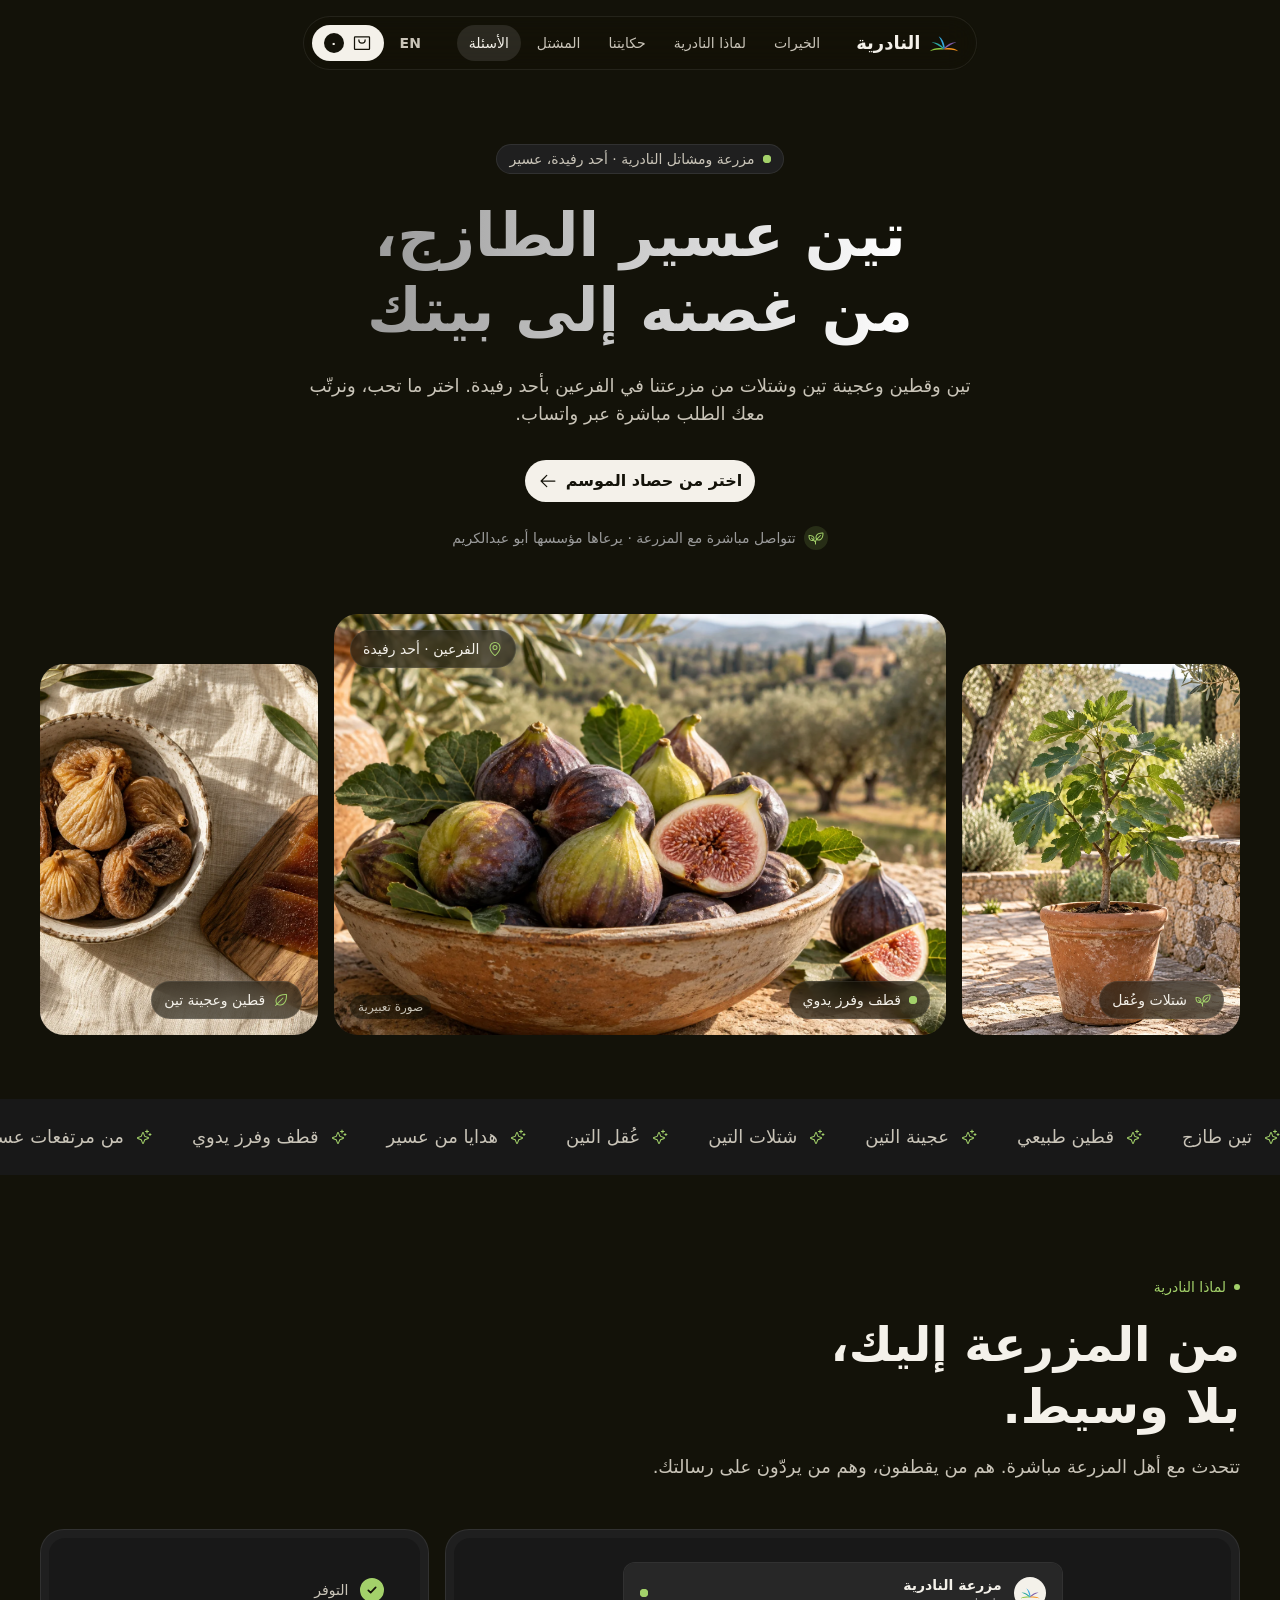
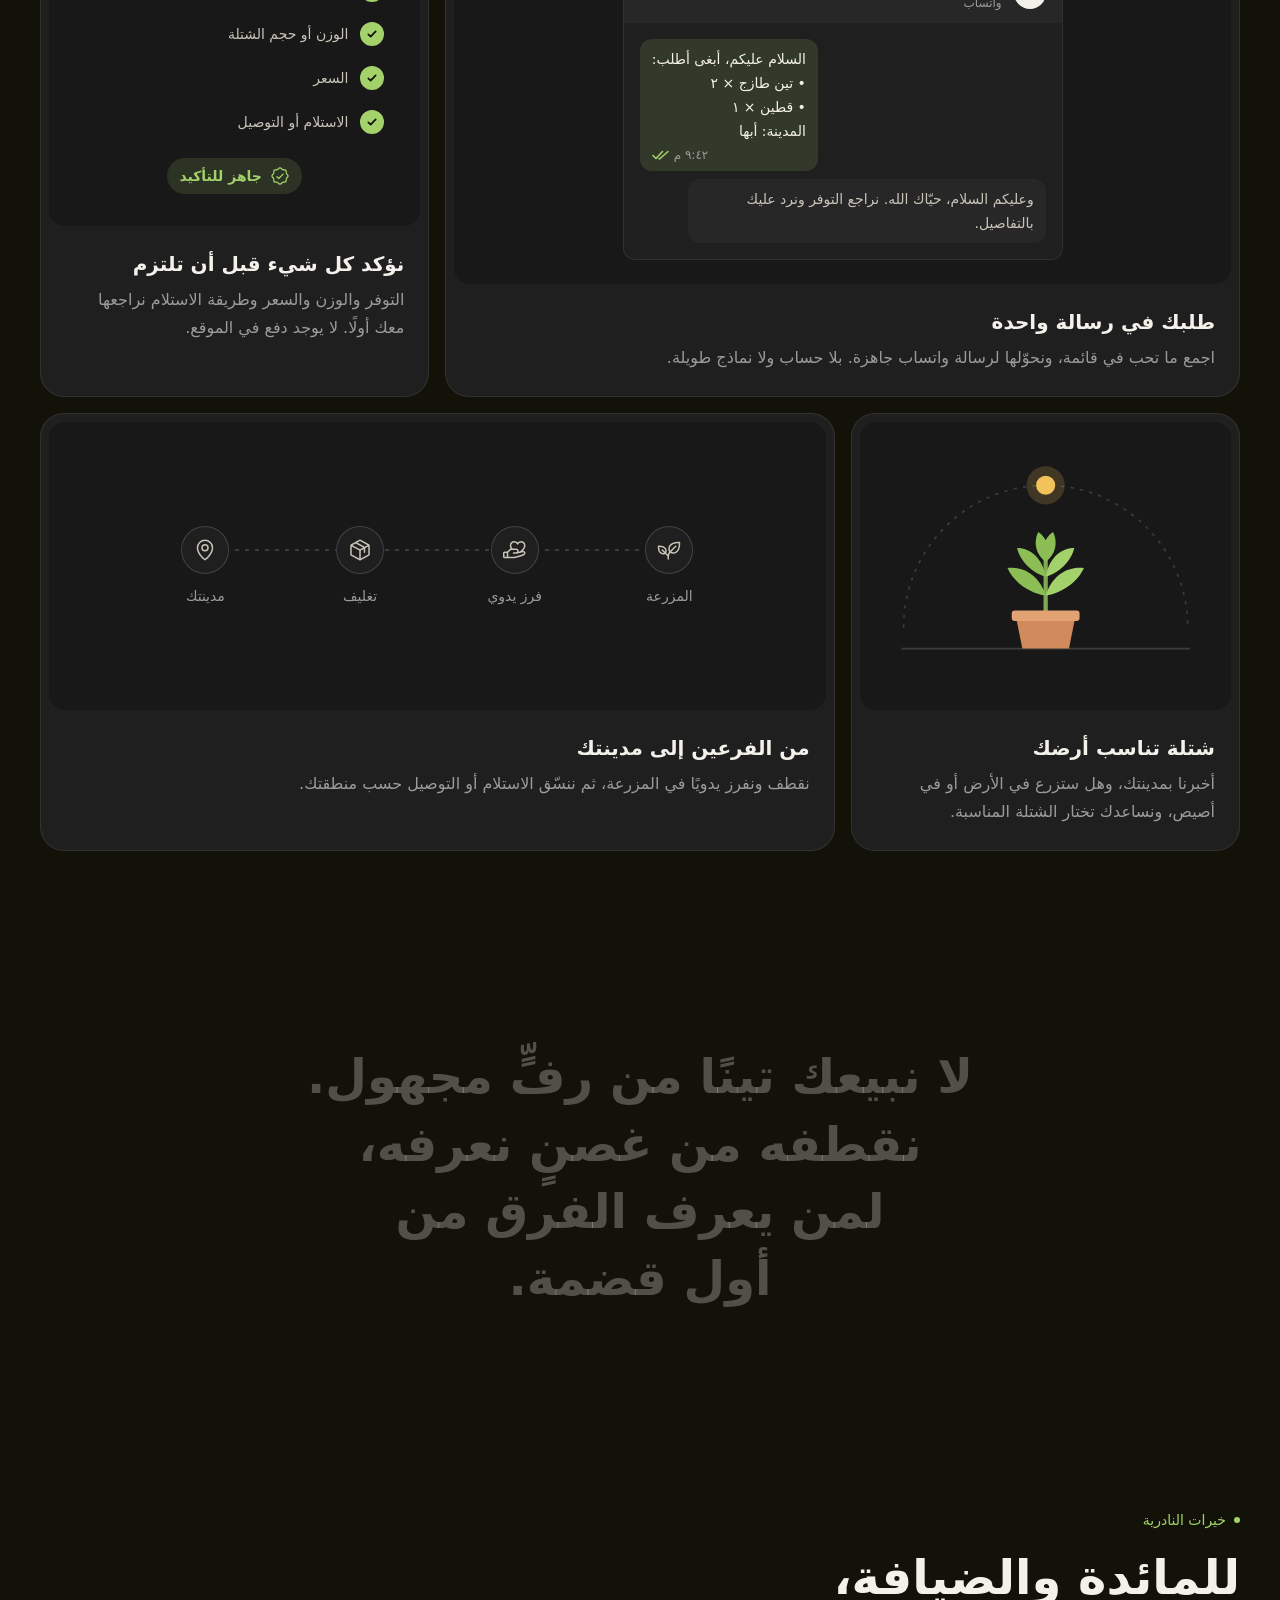
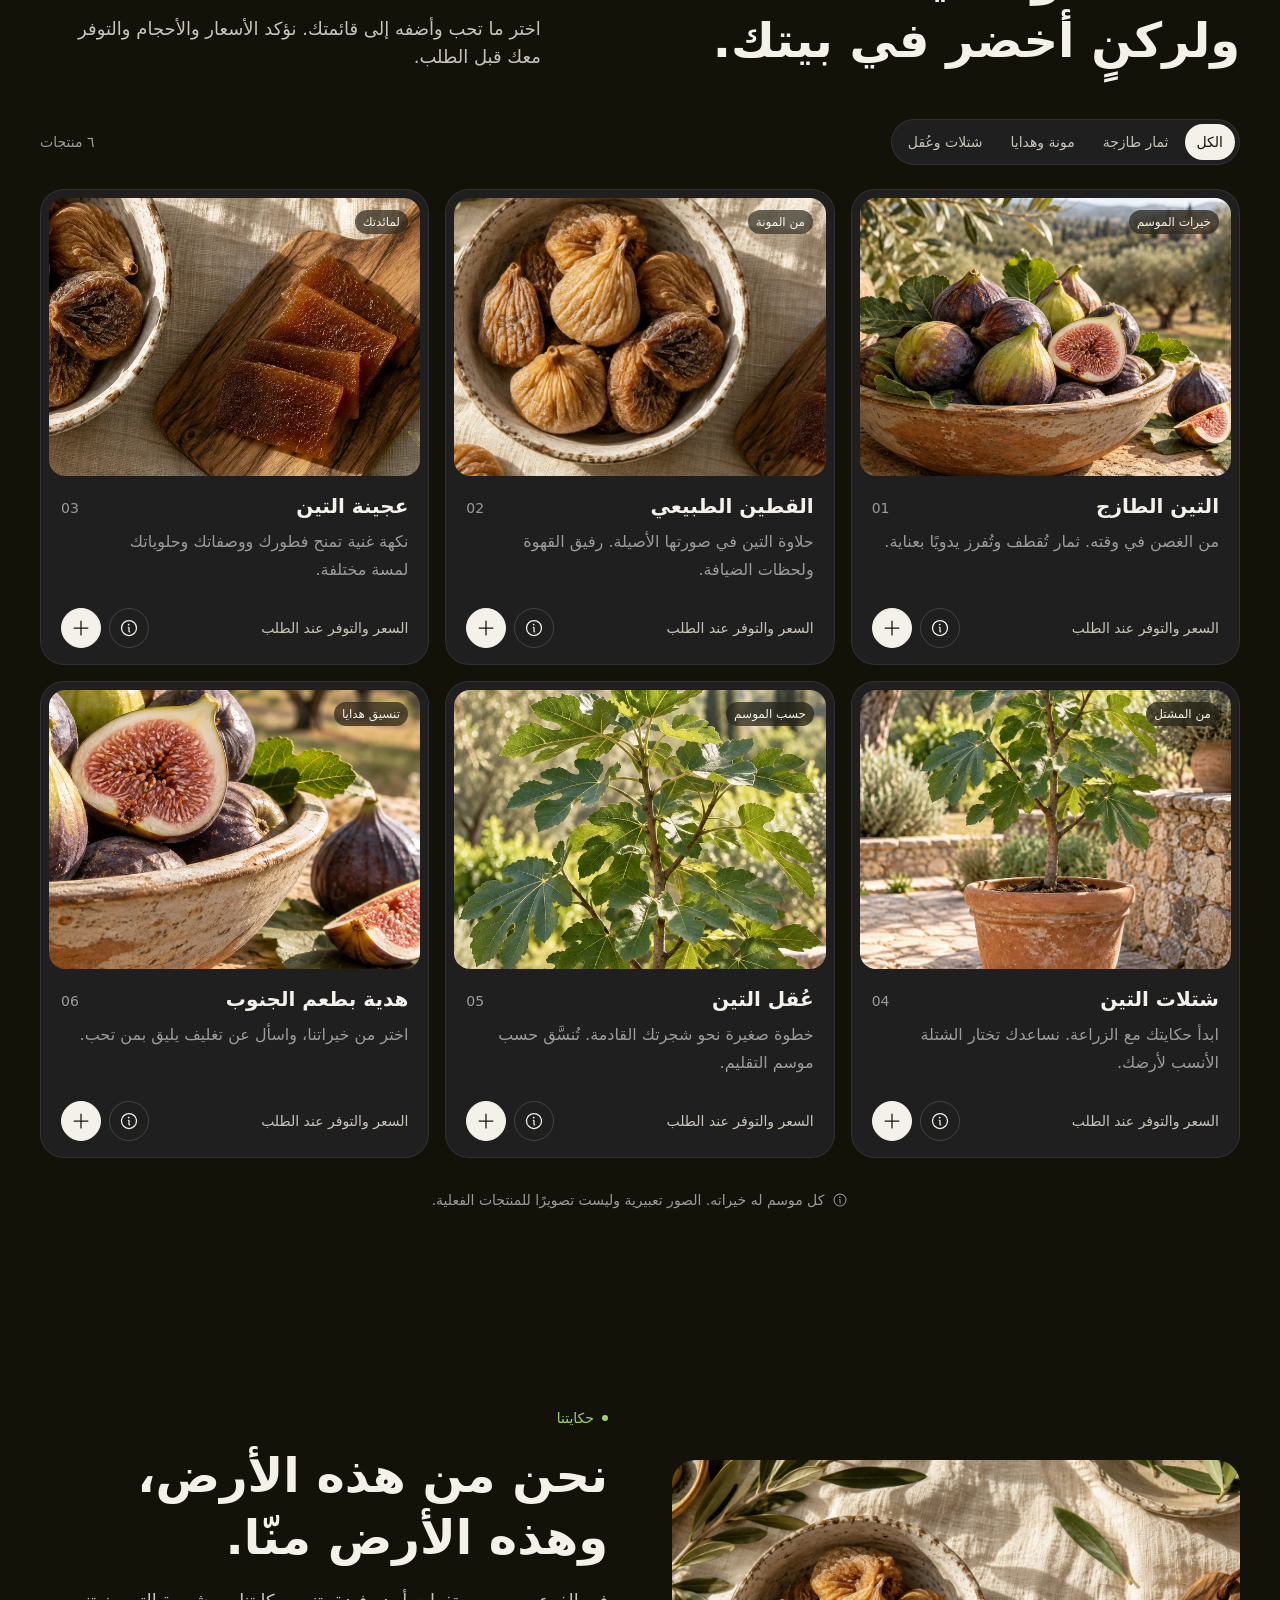
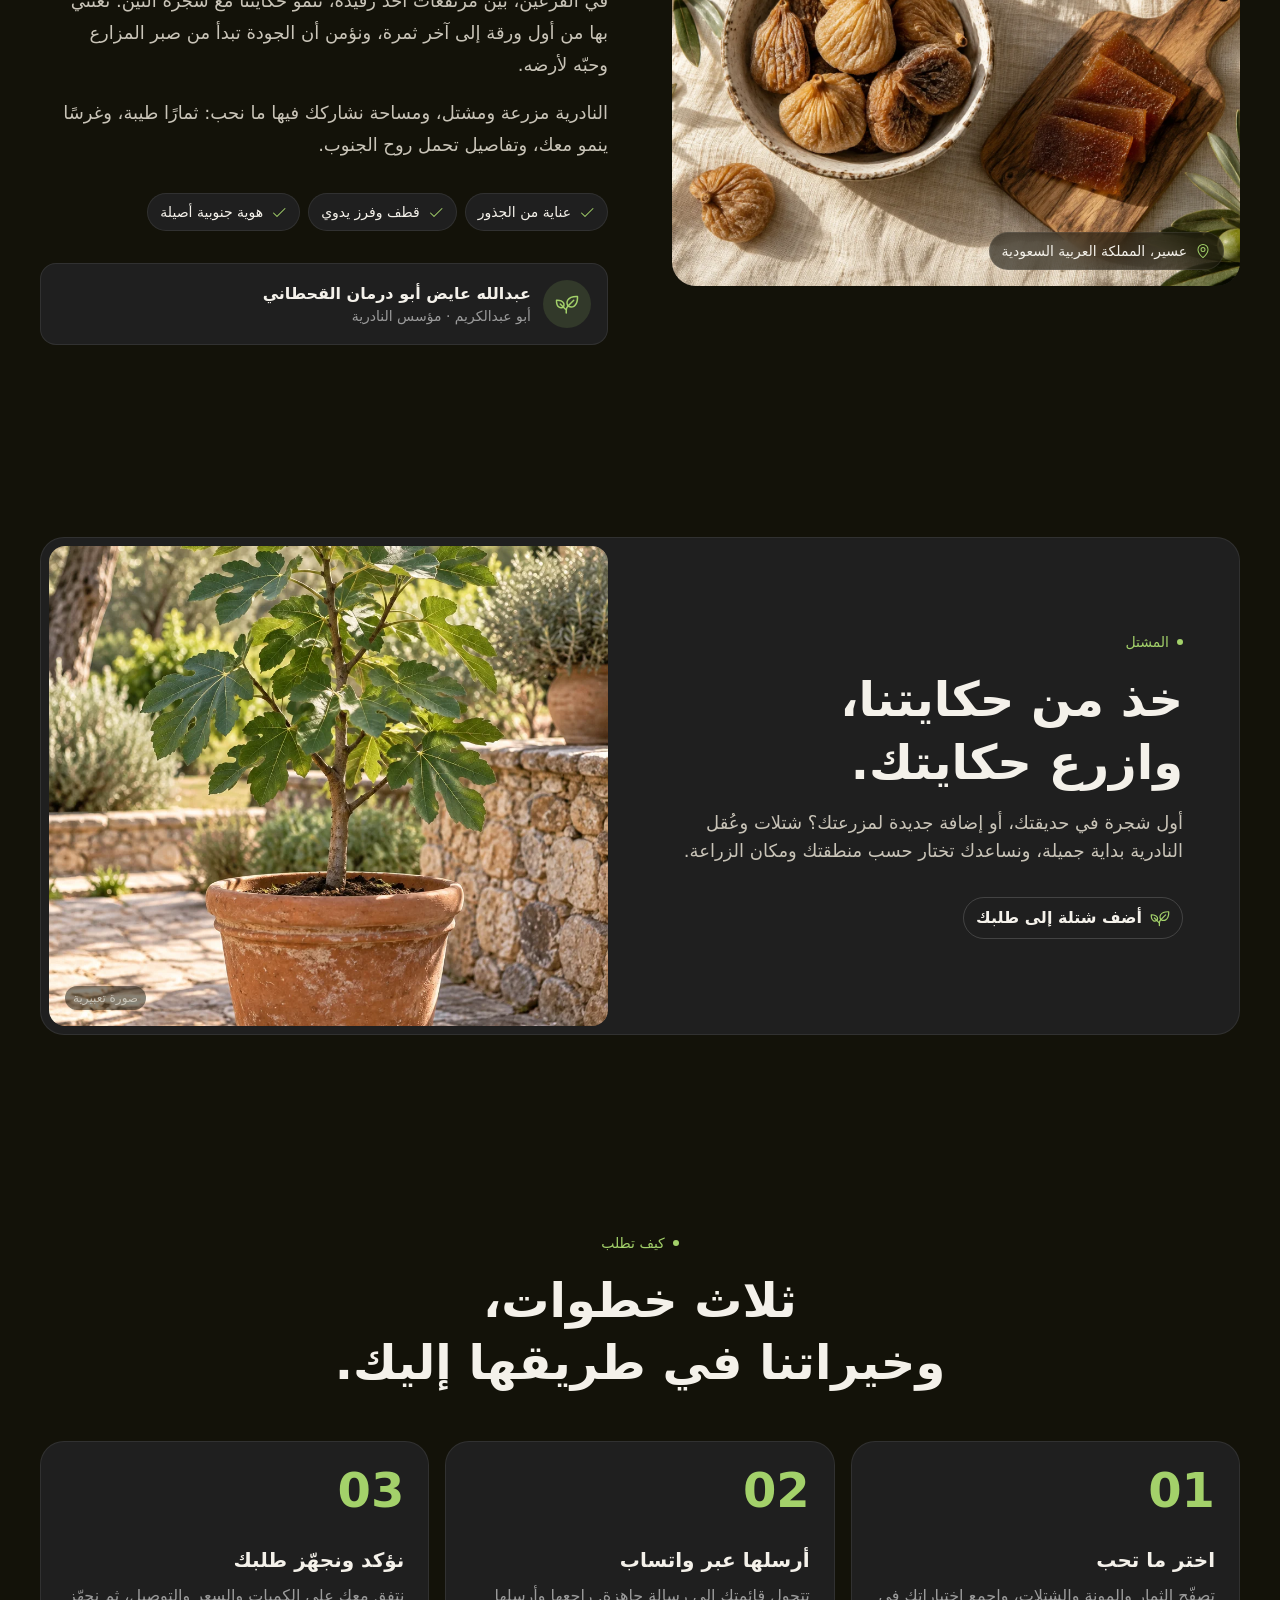
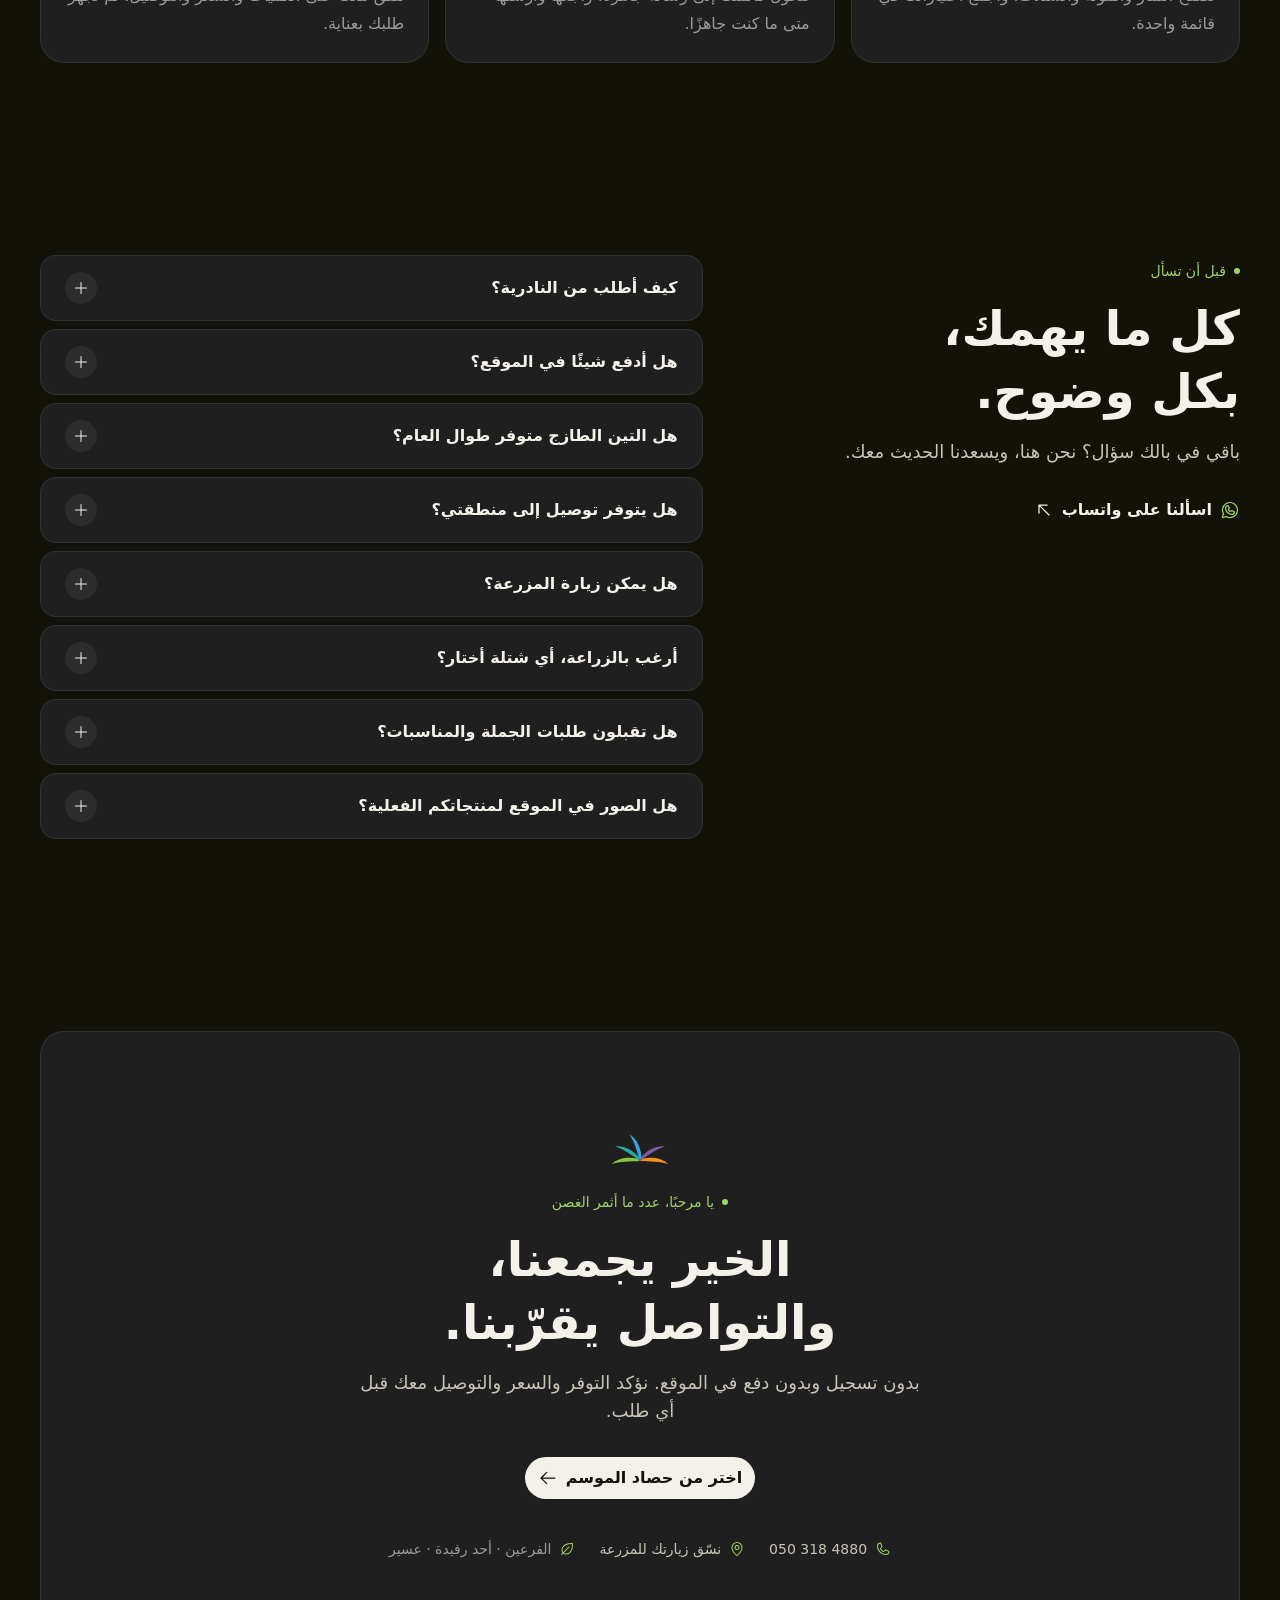
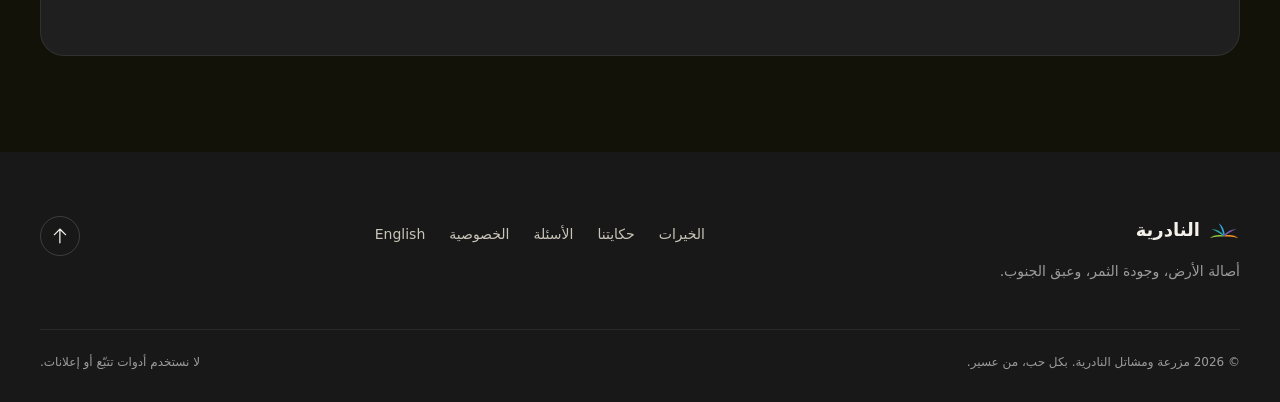
==== commit 24016cfc: "Redesign with dark editorial system and story motion Apply the elayadesign landing-page-design and d" ====
--- a/index.html
+++ b/index.html
@@ -1,76 +1,158 @@
 <!DOCTYPE html>
-<html lang="ar" dir="rtl">
+<html lang="ar" dir="rtl" class="no-js">
 <head>
  <meta charset="UTF-8"><meta name="viewport" content="width=device-width, initial-scale=1">
- <meta name="theme-color" content="#193e32"><title>النادرية | من خيرات عسير، إلى بيتك</title>
- <meta name="description" content="اكتشف تين النادرية الطازج والقطين وعجينة التين والشتلات من أحد رفيدة في عسير. اختر منتجاتك ونسّق طلبك مباشرة مع المزرعة عبر واتساب.">
+ <meta name="theme-color" content="#131209"><meta name="color-scheme" content="dark"><title>النادرية | تين عسير الطازج، من غصنه إلى بيتك</title>
+ <meta name="description" content="تين طازج وقطين وعجينة تين وشتلات من مزرعة النادرية في الفرعين، أحد رفيدة، عسير. اختر ما تحب ونسّق طلبك مباشرة مع المزرعة عبر واتساب.">
  <link rel="canonical" href="https://alnaderia.com/">
  <link rel="alternate" hreflang="ar" href="https://alnaderia.com/"><link rel="alternate" hreflang="en" href="https://alnaderia.com/en/"><link rel="alternate" hreflang="x-default" href="https://alnaderia.com/">
  <link rel="icon" href="favicon.svg" type="image/svg+xml">
- <meta property="og:type" content="website"><meta property="og:title" content="النادرية | من خيرات عسير، إلى بيتك"><meta property="og:description" content="اكتشف تين النادرية الطازج والقطين وعجينة التين والشتلات من أحد رفيدة في عسير. اختر منتجاتك ونسّق طلبك مباشرة مع المزرعة عبر واتساب."><meta property="og:url" content="https://alnaderia.com/"><meta property="og:image" content="https://alnaderia.com/assets/og.png"><meta property="og:locale" content="ar_SA"><meta name="twitter:card" content="summary_large_image">
+ <meta property="og:type" content="website"><meta property="og:title" content="النادرية | تين عسير الطازج، من غصنه إلى بيتك"><meta property="og:description" content="تين طازج وقطين وعجينة تين وشتلات من مزرعة النادرية في الفرعين، أحد رفيدة، عسير. اختر ما تحب ونسّق طلبك مباشرة مع المزرعة عبر واتساب."><meta property="og:url" content="https://alnaderia.com/"><meta property="og:image" content="https://alnaderia.com/assets/og.png"><meta property="og:locale" content="ar_SA"><meta name="twitter:card" content="summary_large_image">
  <link rel="preload" href="assets/fonts/ibm-plex-sans-arabic-400-normal-arabic.woff2" as="font" type="font/woff2" crossorigin>
+ <link rel="preload" href="assets/fonts/ibm-plex-sans-arabic-600-normal-arabic.woff2" as="font" type="font/woff2" crossorigin>
  <link rel="preload" href="assets/fig-harvest.webp" as="image" fetchpriority="high">
- <link rel="stylesheet" href="assets/fonts.css"><link rel="stylesheet" href="assets/style.css?v=8a24abd961"><link rel="stylesheet" href="assets/experience.css?v=b4dc9d6bc2">
- <script src="assets/experience.js?v=a2874c45db" defer></script>
- <script type="application/ld+json">{"@context": "https://schema.org", "@type": "LocalBusiness", "name": "مزرعة ومشاتل النادرية", "alternateName": "Naderia Farm and Nurseries", "url": "https://alnaderia.com/", "logo": "https://alnaderia.com/assets/logo.png", "telephone": "+966503184880", "address": {"@type": "PostalAddress", "addressCountry": "SA", "addressRegion": "Asir", "addressLocality": "Ahad Rafidah"}, "founder": {"@type": "Person", "name": "عبدالله عايض أبو درمان القحطاني"}, "description": "اكتشف تين النادرية الطازج والقطين وعجينة التين والشتلات من أحد رفيدة في عسير. اختر منتجاتك ونسّق طلبك مباشرة مع المزرعة عبر واتساب."}</script>
- <script type="application/ld+json">{"@context": "https://schema.org", "@type": "FAQPage", "mainEntity": [{"@type": "Question", "name": "كيف أطلب من النادرية؟", "acceptedAnswer": {"@type": "Answer", "text": "أضف المنتجات التي تعجبك إلى قائمة طلبك، ثم راجع الكميات وأكمل عبر واتساب. نؤكد معك التوفر والسعر والوزن أو حجم الشتلة وطريقة الاستلام قبل تأكيد الطلب."}}, {"@type": "Question", "name": "هل التين الطازج متوفر طوال العام؟", "acceptedAnswer": {"@type": "Answer", "text": "التين الطازج منتج موسمي، ويتغير توفره بحسب القطف والنضج. راسلنا لمعرفة المتاح حاليًا، ويمكنك أيضًا الاستفسار عن القطين وعجينة التين."}}, {"@type": "Question", "name": "هل يتوفر توصيل إلى منطقتي؟", "acceptedAnswer": {"@type": "Answer", "text": "ننسق التوصيل والشحن حسب موقعك ونوع المنتج والكمية. اذكر مدينتك في قائمة الطلب لنوضح لك الخيارات والتكلفة قبل التأكيد."}}, {"@type": "Question", "name": "هل يمكن زيارة المزرعة؟", "acceptedAnswer": {"@type": "Answer", "text": "يا مرحبًا بك. الزيارة بالتنسيق المسبق؛ تواصل معنا لنتفق على الموعد ونشاركك الموقع الدقيق للمزرعة."}}, {"@type": "Question", "name": "أرغب بالزراعة، أي شتلة أختار؟", "acceptedAnswer": {"@type": "Answer", "text": "أخبرنا بمنطقتك ومكان الزراعة، سواء في الأرض أو في أصيص. نساعدك في اختيار الشتلة أو العُقلة المناسبة ونوضح لك تفاصيل العناية عند الطلب."}}, {"@type": "Question", "name": "هل تقبلون طلبات الجملة والمناسبات؟", "acceptedAnswer": {"@type": "Answer", "text": "نعم، يمكنك التواصل لتنسيق كميات المحلات والمناسبات والهدايا. أرسل الكمية التقريبية والتاريخ المطلوب، ونؤكد لك ما يمكن توفيره."}}]}</script>
+ <script>document.documentElement.classList.replace('no-js','js')</script>
+ <link rel="stylesheet" href="assets/fonts.css?v=3d378b279b"><link rel="stylesheet" href="assets/style.css?v=630453064f"><link rel="stylesheet" href="assets/experience.css?v=9665108ed6">
+ <script src="assets/motion.js?v=74cf0a84dd" defer></script>
+ <script src="assets/experience.js?v=dbabcf9443" defer></script>
+ <script type="application/ld+json">{"@context": "https://schema.org", "@type": "LocalBusiness", "name": "مزرعة ومشاتل النادرية", "alternateName": "Naderia Farm and Nurseries", "url": "https://alnaderia.com/", "logo": "https://alnaderia.com/assets/logo.png", "image": "https://alnaderia.com/assets/og.png", "telephone": "+966503184880", "address": {"@type": "PostalAddress", "addressCountry": "SA", "addressRegion": "Asir", "addressLocality": "Ahad Rafidah"}, "founder": {"@type": "Person", "name": "عبدالله عايض أبو درمان القحطاني"}, "description": "تين طازج وقطين وعجينة تين وشتلات من مزرعة النادرية في الفرعين، أحد رفيدة، عسير. اختر ما تحب ونسّق طلبك مباشرة مع المزرعة عبر واتساب."}</script>
+ <script type="application/ld+json">{"@context": "https://schema.org", "@type": "FAQPage", "mainEntity": [{"@type": "Question", "name": "كيف أطلب من النادرية؟", "acceptedAnswer": {"@type": "Answer", "text": "أضف المنتجات التي تعجبك إلى قائمة طلبك، ثم راجع الكميات وأكمل عبر واتساب. نؤكد معك التوفر والسعر والوزن أو حجم الشتلة وطريقة الاستلام قبل تأكيد الطلب."}}, {"@type": "Question", "name": "هل أدفع شيئًا في الموقع؟", "acceptedAnswer": {"@type": "Answer", "text": "لا. الموقع لا يأخذ أي دفعة ولا يتطلب تسجيلًا. يؤكد فريق المزرعة معك السعر وتفاصيل الطلب مباشرة عبر واتساب."}}, {"@type": "Question", "name": "هل التين الطازج متوفر طوال العام؟", "acceptedAnswer": {"@type": "Answer", "text": "التين الطازج منتج موسمي، ويتغير توفره بحسب القطف والنضج. راسلنا لمعرفة المتاح حاليًا، ويمكنك أيضًا الاستفسار عن القطين وعجينة التين."}}, {"@type": "Question", "name": "هل يتوفر توصيل إلى منطقتي؟", "acceptedAnswer": {"@type": "Answer", "text": "ننسق التوصيل والشحن حسب موقعك ونوع المنتج والكمية. اذكر مدينتك في قائمة الطلب لنوضح لك الخيارات والتكلفة قبل التأكيد."}}, {"@type": "Question", "name": "هل يمكن زيارة المزرعة؟", "acceptedAnswer": {"@type": "Answer", "text": "يا مرحبًا بك. الزيارة بالتنسيق المسبق؛ تواصل معنا لنتفق على الموعد ونشاركك الموقع الدقيق للمزرعة."}}, {"@type": "Question", "name": "أرغب بالزراعة، أي شتلة أختار؟", "acceptedAnswer": {"@type": "Answer", "text": "أخبرنا بمنطقتك ومكان الزراعة، سواء في الأرض أو في أصيص. نساعدك في اختيار الشتلة أو العُقلة المناسبة ونوضح لك تفاصيل العناية عند الطلب."}}, {"@type": "Question", "name": "هل تقبلون طلبات الجملة والمناسبات؟", "acceptedAnswer": {"@type": "Answer", "text": "نعم، يمكنك التواصل لتنسيق كميات المحلات والمناسبات والهدايا. أرسل الكمية التقريبية والتاريخ المطلوب، ونؤكد لك ما يمكن توفيره."}}, {"@type": "Question", "name": "هل الصور في الموقع لمنتجاتكم الفعلية؟", "acceptedAnswer": {"@type": "Answer", "text": "الصور الحالية تعبيرية، وليست تصويرًا لمنتجات المزرعة أو عبواتها. اسألنا عبر واتساب إن رغبت بصور لما هو متاح اليوم."}}]}</script>
 </head>
 <body>
  <a class="skip-link" href="#main">انتقل إلى المحتوى</a>
- <div class="announcement"><span><svg class="icon " viewBox="0 0 24 24" fill="none" stroke="currentColor" stroke-width="1.5" stroke-linecap="round" stroke-linejoin="round" aria-hidden="true"><path d="M20 3c-8-1-16 3-16 10a7 7 0 0 0 12 5c4-4 4-10 4-15Z"/><path d="M4 21 15 10"/></svg>من أرضنا، بكل حب… إلى بيتك</span><a href="https://wa.me/966503184880?text=%D8%A7%D9%84%D8%B3%D9%84%D8%A7%D9%85%20%D8%B9%D9%84%D9%8A%D9%83%D9%85%D8%8C%20%D8%A3%D8%B1%D8%BA%D8%A8%20%D8%A8%D8%A7%D9%84%D8%A7%D8%B3%D8%AA%D9%81%D8%B3%D8%A7%D8%B1%20%D8%B9%D9%86%20%D9%85%D9%86%D8%AA%D8%AC%D8%A7%D8%AA%20%D9%85%D8%B2%D8%B1%D8%B9%D8%A9%20%D8%A7%D9%84%D9%86%D8%A7%D8%AF%D8%B1%D9%8A%D8%A9." target="_blank" rel="noopener">اسأل عن حصاد هذا الموسم <span aria-hidden="true">↗</span></a></div>
- <header class="site-header" id="siteHeader"><div class="container header-inner">
-  <a class="brand" href="#home" aria-label="مزرعة ومشاتل النادرية"><span class="brand-emblem"><img src="assets/logo.webp" alt="" width="884" height="735"></span><span class="brand-word"><b>النادرية</b><small>مزرعة ومشاتل</small></span></a>
-  <nav class="desktop-nav" aria-label="التنقل الرئيسي"><a href="#home">الرئيسية</a><a href="#products">خيرات النادرية</a><a href="#story">حكايتنا</a><a href="#nursery">المشتل</a><a href="#contact">تواصل معنا</a></nav>
-  <div class="header-actions"><a class="lang-switch" href="en/" lang="en">EN</a><span class="header-divider"></span><button class="basket-button" data-order="" aria-label="افتح قائمة طلبك"><svg class="icon " viewBox="0 0 24 24" fill="none" stroke="currentColor" stroke-width="1.5" stroke-linecap="round" stroke-linejoin="round" aria-hidden="true"><path d="M5 7h14l1 14H4L5 7Z"/><path d="M8 8V6a4 4 0 0 1 8 0v2"/></svg><span class="basket-label">طلبك</span><span class="cart-count" data-cart-count>0</span></button><button class="menu-button" id="menuBtn" aria-controls="mobileNav" aria-expanded="false" aria-label="فتح القائمة"><svg class="icon " viewBox="0 0 24 24" fill="none" stroke="currentColor" stroke-width="1.5" stroke-linecap="round" stroke-linejoin="round" aria-hidden="true"><path d="M4 7h16M4 12h16M4 17h16"/></svg></button></div>
- </div><nav class="mobile-nav" id="mobileNav" aria-label="قائمة الجوال" hidden><a href="#home">الرئيسية</a><a href="#products">خيرات النادرية</a><a href="#story">حكايتنا</a><a href="#nursery">المشتل</a><a href="#contact">تواصل معنا</a></nav></header>
+ <header class="nav" id="siteHeader"><div class="nav-pill" data-appear>
+  <a class="brand" href="#home" aria-label="مزرعة ومشاتل النادرية"><span class="brand-mark"><img src="favicon.svg" alt="" width="84" height="52"></span><span class="brand-word">النادرية</span></a>
+  <nav class="nav-links" aria-label="التنقل الرئيسي"><a href="#products" data-spy="products">الخيرات</a><a href="#why" data-spy="why">لماذا النادرية</a><a href="#story" data-spy="story">حكايتنا</a><a href="#nursery" data-spy="nursery">المشتل</a><a href="#faq" data-spy="faq">الأسئلة</a></nav>
+  <div class="nav-actions"><a class="nav-lang" href="en/" lang="en">EN</a><button type="button" class="nav-basket" data-order="" aria-label="افتح قائمة طلبك"><svg class="icon " viewBox="0 0 256 256" fill="currentColor" aria-hidden="true"><path d="M216,40H40A16,16,0,0,0,24,56V200a16,16,0,0,0,16,16H216a16,16,0,0,0,16-16V56A16,16,0,0,0,216,40Zm0,160H40V56H216V200ZM176,88a48,48,0,0,1-96,0,8,8,0,0,1,16,0,32,32,0,0,0,64,0,8,8,0,0,1,16,0Z"/></svg><span class="cart-count" data-cart-count>0</span></button><button type="button" class="nav-toggle" id="menuBtn" aria-controls="mobileNav" aria-expanded="false" aria-label="فتح القائمة"><span></span><span></span></button></div>
+ </div></header>
+ <nav class="menu-panel" id="mobileNav" aria-label="قائمة الجوال"><div class="menu-links"><a href="#products" style="--i:0">الخيرات</a><a href="#why" style="--i:1">لماذا النادرية</a><a href="#story" style="--i:2">حكايتنا</a><a href="#nursery" style="--i:3">المشتل</a><a href="#faq" style="--i:4">الأسئلة</a><a href="#contact" style="--i:5">تواصل معنا</a></div><div class="menu-foot" style="--i:6"><a class="btn btn-primary" href="#products">اختر من حصاد الموسم<svg class="icon dir-arrow" viewBox="0 0 256 256" fill="currentColor" aria-hidden="true"><path d="M224,128a8,8,0,0,1-8,8H59.31l58.35,58.34a8,8,0,0,1-11.32,11.32l-72-72a8,8,0,0,1,0-11.32l72-72a8,8,0,0,1,11.32,11.32L59.31,120H216A8,8,0,0,1,224,128Z"/></svg></a><a class="menu-lang" href="en/" lang="en">English</a></div></nav>
  <main id="main">
-  <section class="hero container" id="home" aria-labelledby="heroTitle">
-   <div class="hero-copy"><div class="eyebrow"><span></span>أرضٌ طيبة. ثمارٌ نادرة.</div>
-    <h1 id="heroTitle">من خيرات عسير،<br>إلى <em>قلب بيتك.</em></h1>
-    <p class="hero-description">لأن أجمل ما في الأرض، يستحق أن يصل إليك.<br>تينٌ نعتني به من الغصن، وخيراتٌ تحمل أصالة الجنوب<br class="desktop-break"> وكرم أهله… هذه حكاية النادرية.</p>
-    <div class="hero-actions"><a class="button button-primary" href="#products">اكتشف خيراتنا<svg class="icon direction-arrow" viewBox="0 0 24 24" fill="none" stroke="currentColor" stroke-width="1.5" stroke-linecap="round" stroke-linejoin="round" aria-hidden="true"><path d="M19 12H5m6-6-6 6 6 6"/></svg></a><a class="text-link" href="#story">تعرّف على حكايتنا<span class="round-arrow">↗</span></a></div>
-    <div class="hero-origin"><svg class="icon " viewBox="0 0 24 24" fill="none" stroke="currentColor" stroke-width="1.5" stroke-linecap="round" stroke-linejoin="round" aria-hidden="true"><path d="M20 10c0 6-8 12-8 12S4 16 4 10a8 8 0 1 1 16 0Z"/><circle cx="12" cy="10" r="2.5"/></svg><span>الفرعين، أحد رفيدة<small>من قلب مرتفعات عسير، المملكة العربية السعودية</small></span><span class="origin-line"></span><span class="origin-note">نزرع بحب<br>ونحصد بإتقان</span></div>
+  <section class="hero" id="home" aria-labelledby="heroTitle">
+   <div class="container hero-copy">
+    <p class="badge" data-appear><span class="live-dot"></span>مزرعة ومشاتل النادرية · أحد رفيدة، عسير</p>
+    <h1 id="heroTitle" class="hero-title"><span class="line" data-appear>تين عسير الطازج،</span> <span class="line" data-appear>من غصنه إلى بيتك</span></h1>
+    <p class="hero-sub" data-appear>تين وقطين وعجينة تين وشتلات من مزرعتنا في الفرعين بأحد رفيدة. اختر ما تحب، ونرتّب معك الطلب مباشرة عبر واتساب.</p>
+    <div class="hero-cta" data-appear><a class="btn btn-primary" href="#products">اختر من حصاد الموسم<svg class="icon dir-arrow" viewBox="0 0 256 256" fill="currentColor" aria-hidden="true"><path d="M224,128a8,8,0,0,1-8,8H59.31l58.35,58.34a8,8,0,0,1-11.32,11.32l-72-72a8,8,0,0,1,0-11.32l72-72a8,8,0,0,1,11.32,11.32L59.31,120H216A8,8,0,0,1,224,128Z"/></svg></a></div>
+    <p class="hero-proof" data-appear><span class="proof-mark"><svg class="icon " viewBox="0 0 256 256" fill="currentColor" aria-hidden="true"><path d="M247.63,47.89a8,8,0,0,0-7.52-7.52c-51.76-3-93.32,12.74-111.18,42.22-11.8,19.49-11.78,43.16-.16,65.74a71.34,71.34,0,0,0-14.17,27L98.33,159c7.82-16.33,7.52-33.35-1-47.49-13.2-21.79-43.67-33.47-81.5-31.25a8,8,0,0,0-7.52,7.52c-2.23,37.83,9.46,68.3,31.25,81.5A45.82,45.82,0,0,0,63.44,176,54.58,54.58,0,0,0,87,170.33l25,25V224a8,8,0,0,0,16,0V194.51a55.61,55.61,0,0,1,12.27-35,73.91,73.91,0,0,0,33.31,8.4,60.9,60.9,0,0,0,31.83-8.86C234.89,141.21,250.67,99.65,247.63,47.89ZM47.81,155.6C32.47,146.31,23.79,124.32,24,96c28.32-.24,50.31,8.47,59.6,23.81,4.85,8,5.64,17.33,2.46,26.94L61.65,122.34a8,8,0,0,0-11.31,11.31l24.41,24.41C65.14,161.24,55.82,160.45,47.81,155.6Zm149.31-10.22c-13.4,8.11-29.15,8.73-45.15,2l53.69-53.7a8,8,0,0,0-11.31-11.31L140.65,136c-6.76-16-6.15-31.76,2-45.15,13.94-23,47-35.82,89.33-34.83C232.94,98.34,220.14,131.44,197.12,145.38Z"/></svg></span><span>تتواصل مباشرة مع المزرعة · يرعاها مؤسسها أبو عبدالكريم</span></p>
    </div>
-   <div class="hero-art"><div class="hero-image-frame"><img class="hero-image" src="assets/fig-harvest.webp" alt="صورة تعبيرية لثمار تين ناضجة في وعاء فخاري بين أوراق التين" width="1536" height="1024" fetchpriority="high"><div class="image-gradient"></div><span class="photo-label">صورة تعبيرية</span><div class="photo-caption"><span>FRESH FROM NATURE</span><p>للخيرات… طعم آخر هنا.</p></div></div>
-    <div class="harvest-seal"><span>من أرض عسير</span><svg class="icon " viewBox="0 0 24 24" fill="none" stroke="currentColor" stroke-width="1.5" stroke-linecap="round" stroke-linejoin="round" aria-hidden="true"><path d="M12 22V12M12 15C2 15 2 8 2 6c7 0 10 3 10 9ZM12 12c0-7 4-10 10-10 0 7-4 10-10 10Z"/></svg><span>بكل حب وعناية</span></div>
-    <div class="harvest-note"><svg class="icon " viewBox="0 0 24 24" fill="none" stroke="currentColor" stroke-width="1.5" stroke-linecap="round" stroke-linejoin="round" aria-hidden="true"><path d="M20 3c-8-1-16 3-16 10a7 7 0 0 0 12 5c4-4 4-10 4-15Z"/><path d="M4 21 15 10"/></svg><div><b>على مهل الطبيعة</b><span>ننتظر النضج… لتستحق كل قضمة.</span></div><span class="note-star">✳</span></div>
+   <div class="container hero-stage">
+    <figure class="hero-card hero-side ph-wrap" style="--d:.5s"><img class="ph" src="assets/fig-nursery.webp" alt="صورة تعبيرية لشتلة تين في أصيص فخاري" width="1024" height="1536" decoding="async"><figcaption class="chip"><svg class="icon " viewBox="0 0 256 256" fill="currentColor" aria-hidden="true"><path d="M247.63,47.89a8,8,0,0,0-7.52-7.52c-51.76-3-93.32,12.74-111.18,42.22-11.8,19.49-11.78,43.16-.16,65.74a71.34,71.34,0,0,0-14.17,27L98.33,159c7.82-16.33,7.52-33.35-1-47.49-13.2-21.79-43.67-33.47-81.5-31.25a8,8,0,0,0-7.52,7.52c-2.23,37.83,9.46,68.3,31.25,81.5A45.82,45.82,0,0,0,63.44,176,54.58,54.58,0,0,0,87,170.33l25,25V224a8,8,0,0,0,16,0V194.51a55.61,55.61,0,0,1,12.27-35,73.91,73.91,0,0,0,33.31,8.4,60.9,60.9,0,0,0,31.83-8.86C234.89,141.21,250.67,99.65,247.63,47.89ZM47.81,155.6C32.47,146.31,23.79,124.32,24,96c28.32-.24,50.31,8.47,59.6,23.81,4.85,8,5.64,17.33,2.46,26.94L61.65,122.34a8,8,0,0,0-11.31,11.31l24.41,24.41C65.14,161.24,55.82,160.45,47.81,155.6Zm149.31-10.22c-13.4,8.11-29.15,8.73-45.15,2l53.69-53.7a8,8,0,0,0-11.31-11.31L140.65,136c-6.76-16-6.15-31.76,2-45.15,13.94-23,47-35.82,89.33-34.83C232.94,98.34,220.14,131.44,197.12,145.38Z"/></svg>شتلات وعُقل</figcaption></figure>
+    <figure class="hero-card hero-main ph-wrap" style="--d:.42s"><img class="ph" src="assets/fig-harvest.webp" alt="صورة تعبيرية لثمار تين ناضجة في وعاء فخاري بين أوراق التين" width="1536" height="1024" fetchpriority="high" decoding="async">
+     <figcaption class="chip chip-float chip-a"><span class="live-dot"></span>قطف وفرز يدوي</figcaption>
+     <span class="chip chip-float chip-b"><svg class="icon " viewBox="0 0 256 256" fill="currentColor" aria-hidden="true"><path d="M128,64a40,40,0,1,0,40,40A40,40,0,0,0,128,64Zm0,64a24,24,0,1,1,24-24A24,24,0,0,1,128,128Zm0-112a88.1,88.1,0,0,0-88,88c0,31.4,14.51,64.68,42,96.25a254.19,254.19,0,0,0,41.45,38.3,8,8,0,0,0,9.18,0A254.19,254.19,0,0,0,174,200.25c27.45-31.57,42-64.85,42-96.25A88.1,88.1,0,0,0,128,16Zm0,206c-16.53-13-72-60.75-72-118a72,72,0,0,1,144,0C200,161.23,144.53,209,128,222Z"/></svg>الفرعين · أحد رفيدة</span>
+     <span class="photo-note">صورة تعبيرية</span></figure>
+    <figure class="hero-card hero-side ph-wrap" style="--d:.58s"><img class="ph" src="assets/fig-pantry.webp" alt="صورة تعبيرية لقطين وعجينة تين على لوح خشبي" width="1536" height="1024" decoding="async"><figcaption class="chip"><svg class="icon " viewBox="0 0 256 256" fill="currentColor" aria-hidden="true"><path d="M223.45,40.07a8,8,0,0,0-7.52-7.52C139.8,28.08,78.82,51,52.82,94a87.09,87.09,0,0,0-12.76,49c.57,15.92,5.21,32,13.79,47.85l-19.51,19.5a8,8,0,0,0,11.32,11.32l19.5-19.51C81,210.73,97.09,215.37,113,215.94q1.67.06,3.33.06A86.93,86.93,0,0,0,162,203.18C205,177.18,227.93,116.21,223.45,40.07ZM153.75,189.5c-22.75,13.78-49.68,14-76.71.77l88.63-88.62a8,8,0,0,0-11.32-11.32L65.73,179c-13.19-27-13-54,.77-76.71,22.09-36.47,74.6-56.44,141.31-54.06C210.2,114.89,190.22,167.41,153.75,189.5Z"/></svg>قطين وعجينة تين</figcaption></figure>
    </div>
   </section>
-  <div class="trust-strip"><div class="container trust-grid"><div><svg class="icon " viewBox="0 0 24 24" fill="none" stroke="currentColor" stroke-width="1.5" stroke-linecap="round" stroke-linejoin="round" aria-hidden="true"><path d="M20 3c-8-1-16 3-16 10a7 7 0 0 0 12 5c4-4 4-10 4-15Z"/><path d="M4 21 15 10"/></svg><span><b>من خيرات الطبيعة</b><small>مذاق بسيط وأصيل</small></span></div><div><svg class="icon " viewBox="0 0 24 24" fill="none" stroke="currentColor" stroke-width="1.5" stroke-linecap="round" stroke-linejoin="round" aria-hidden="true"><path d="m2 15 4-3 5 1a2 2 0 0 1 0 4H8m5-1 5-4a2 2 0 0 1 3 3l-7 6H7l-5-3"/><path d="M12 9V3m-3 3 3 3 3-3"/></svg><span><b>قطف وفرز يدوي</b><small>العناية في كل ثمرة</small></span></div><div><svg class="icon " viewBox="0 0 24 24" fill="none" stroke="currentColor" stroke-width="1.5" stroke-linecap="round" stroke-linejoin="round" aria-hidden="true"><path d="M3 8h18v4H3zM5 12v9h14v-9M12 8v13"/><path d="M12 8C4 9 5 1 9 3c2 1 3 5 3 5Zm0 0c8 1 7-7 3-5-2 1-3 5-3 5Z"/></svg><span><b>تغليف يليق بالهدية</b><small>تفاصيل تصنع الفرق</small></span></div><div><svg class="icon " viewBox="0 0 24 24" fill="none" stroke="currentColor" stroke-width="1.5" stroke-linecap="round" stroke-linejoin="round" aria-hidden="true"><path d="M20 10c0 6-8 12-8 12S4 16 4 10a8 8 0 1 1 16 0Z"/><circle cx="12" cy="10" r="2.5"/></svg><span><b>من مرتفعات عسير</b><small>أحد رفيدة · الفرعين</small></span></div></div></div>
-  <section class="products section container" id="products" aria-labelledby="productsTitle">
-   <div class="section-heading"><div><div class="eyebrow">ما تجود به أرضنا</div><h2 id="productsTitle">خيرات تستحق <em>أن تُكتشف.</em></h2></div><p>للمائدة، للضيافة، ولركنٍ أخضر في بيتك.<br>اختر ما تحب، ودع الباقي علينا.</p></div>
-   <div class="catalog-toolbar"><div class="product-filters" role="group" aria-label="تصفية المنتجات"><button type="button" class="filter-btn active" data-filter="all" aria-pressed="true">كل الخيرات</button><button type="button" class="filter-btn" data-filter="fruit" aria-pressed="false">ثمار طازجة</button><button type="button" class="filter-btn" data-filter="pantry" aria-pressed="false">مونة وهدايا</button><button type="button" class="filter-btn" data-filter="plants" aria-pressed="false">شتلات وعُقل</button></div><span id="productCount" class="product-count" role="status" aria-live="polite">٦ اختيارات</span></div>
-   <div class="product-grid"><article class="product-card reveal product-fresh" data-product-category="fruit">
-    <div class="product-visual"><img src="assets/fig-harvest.webp" alt="صورة تعبيرية: التين الطازج" width="720" height="560" loading="lazy" decoding="async"><span class="product-tag">خيرات الموسم</span><button class="product-peek" data-details="fresh" aria-label="تفاصيل التين الطازج"><svg class="icon " viewBox="0 0 24 24" fill="none" stroke="currentColor" stroke-width="1.5" stroke-linecap="round" stroke-linejoin="round" aria-hidden="true"><path d="M12 5v14M5 12h14"/></svg></button></div>
-    <div class="product-copy"><div class="product-title"><h3>التين الطازج</h3><span>01</span></div><p>من الغصن، في وقته الجميل. ثمار تُقطف وتُفرز يدويًا بعناية.</p><div class="product-bottom"><span>السعر والتوفر عند الطلب</span><button class="product-add" data-order="fresh" aria-label="أضف التين الطازج إلى طلبك"><svg class="icon " viewBox="0 0 24 24" fill="none" stroke="currentColor" stroke-width="1.5" stroke-linecap="round" stroke-linejoin="round" aria-hidden="true"><path d="M12 5v14M5 12h14"/></svg></button></div></div>
-  </article><article class="product-card reveal product-dried" data-product-category="pantry">
-    <div class="product-visual"><img src="assets/fig-pantry.webp" alt="صورة تعبيرية: القطين الطبيعي" width="720" height="560" loading="lazy" decoding="async"><span class="product-tag">من المونة</span><button class="product-peek" data-details="dried" aria-label="تفاصيل القطين الطبيعي"><svg class="icon " viewBox="0 0 24 24" fill="none" stroke="currentColor" stroke-width="1.5" stroke-linecap="round" stroke-linejoin="round" aria-hidden="true"><path d="M12 5v14M5 12h14"/></svg></button></div>
-    <div class="product-copy"><div class="product-title"><h3>القطين الطبيعي</h3><span>02</span></div><p>حلاوة التين في صورتها الأصيلة. رفيق القهوة ولحظات الضيافة.</p><div class="product-bottom"><span>السعر والتوفر عند الطلب</span><button class="product-add" data-order="dried" aria-label="أضف القطين الطبيعي إلى طلبك"><svg class="icon " viewBox="0 0 24 24" fill="none" stroke="currentColor" stroke-width="1.5" stroke-linecap="round" stroke-linejoin="round" aria-hidden="true"><path d="M12 5v14M5 12h14"/></svg></button></div></div>
-  </article><article class="product-card reveal product-paste" data-product-category="pantry">
-    <div class="product-visual"><img src="assets/fig-pantry.webp" alt="صورة تعبيرية: عجينة التين" width="720" height="560" loading="lazy" decoding="async"><span class="product-tag">لمسة لذيذة</span><button class="product-peek" data-details="paste" aria-label="تفاصيل عجينة التين"><svg class="icon " viewBox="0 0 24 24" fill="none" stroke="currentColor" stroke-width="1.5" stroke-linecap="round" stroke-linejoin="round" aria-hidden="true"><path d="M12 5v14M5 12h14"/></svg></button></div>
-    <div class="product-copy"><div class="product-title"><h3>عجينة التين</h3><span>03</span></div><p>نكهة غنية تمنح فطورك ووصفاتك وحلوياتك لمسة مختلفة.</p><div class="product-bottom"><span>السعر والتوفر عند الطلب</span><button class="product-add" data-order="paste" aria-label="أضف عجينة التين إلى طلبك"><svg class="icon " viewBox="0 0 24 24" fill="none" stroke="currentColor" stroke-width="1.5" stroke-linecap="round" stroke-linejoin="round" aria-hidden="true"><path d="M12 5v14M5 12h14"/></svg></button></div></div>
-  </article><article class="product-card reveal product-seedling" data-product-category="plants">
-    <div class="product-visual"><img src="assets/fig-nursery.webp" alt="صورة تعبيرية: شتلات التين" width="720" height="560" loading="lazy" decoding="async"><span class="product-tag">ازرع حكايتك</span><button class="product-peek" data-details="seedling" aria-label="تفاصيل شتلات التين"><svg class="icon " viewBox="0 0 24 24" fill="none" stroke="currentColor" stroke-width="1.5" stroke-linecap="round" stroke-linejoin="round" aria-hidden="true"><path d="M12 5v14M5 12h14"/></svg></button></div>
-    <div class="product-copy"><div class="product-title"><h3>شتلات التين</h3><span>04</span></div><p>ابدأ حكايتك مع الزراعة. شتلات نساعدك على اختيار الأنسب منها.</p><div class="product-bottom"><span>السعر والتوفر عند الطلب</span><button class="product-add" data-order="seedling" aria-label="أضف شتلات التين إلى طلبك"><svg class="icon " viewBox="0 0 24 24" fill="none" stroke="currentColor" stroke-width="1.5" stroke-linecap="round" stroke-linejoin="round" aria-hidden="true"><path d="M12 5v14M5 12h14"/></svg></button></div></div>
-  </article><article class="product-card reveal product-cuttings" data-product-category="plants">
-    <div class="product-visual"><img src="assets/fig-nursery.webp" alt="صورة تعبيرية: عُقل التين" width="720" height="560" loading="lazy" decoding="async"><span class="product-tag">حسب الموسم</span><button class="product-peek" data-details="cuttings" aria-label="تفاصيل عُقل التين"><svg class="icon " viewBox="0 0 24 24" fill="none" stroke="currentColor" stroke-width="1.5" stroke-linecap="round" stroke-linejoin="round" aria-hidden="true"><path d="M12 5v14M5 12h14"/></svg></button></div>
-    <div class="product-copy"><div class="product-title"><h3>عُقل التين</h3><span>05</span></div><p>خطوة صغيرة نحو شجرتك القادمة. تُنسَّق حسب موسم التقليم.</p><div class="product-bottom"><span>السعر والتوفر عند الطلب</span><button class="product-add" data-order="cuttings" aria-label="أضف عُقل التين إلى طلبك"><svg class="icon " viewBox="0 0 24 24" fill="none" stroke="currentColor" stroke-width="1.5" stroke-linecap="round" stroke-linejoin="round" aria-hidden="true"><path d="M12 5v14M5 12h14"/></svg></button></div></div>
-  </article><article class="product-card reveal product-gift" data-product-category="pantry">
-    <div class="product-visual"><img src="assets/fig-harvest.webp" alt="صورة تعبيرية: هدية بطعم الجنوب" width="720" height="560" loading="lazy" decoding="async"><span class="product-tag">تنسيق هدايا</span><button class="product-peek" data-details="gift" aria-label="تفاصيل هدية بطعم الجنوب"><svg class="icon " viewBox="0 0 24 24" fill="none" stroke="currentColor" stroke-width="1.5" stroke-linecap="round" stroke-linejoin="round" aria-hidden="true"><path d="M12 5v14M5 12h14"/></svg></button></div>
-    <div class="product-copy"><div class="product-title"><h3>هدية بطعم الجنوب</h3><span>06</span></div><p>اختر من خيراتنا، واستفسر عن تنسيق تغليف يليق بمن تحب.</p><div class="product-bottom"><span>السعر والتوفر عند الطلب</span><button class="product-add" data-order="gift" aria-label="أضف هدية بطعم الجنوب إلى طلبك"><svg class="icon " viewBox="0 0 24 24" fill="none" stroke="currentColor" stroke-width="1.5" stroke-linecap="round" stroke-linejoin="round" aria-hidden="true"><path d="M12 5v14M5 12h14"/></svg></button></div></div>
+  <section class="ticker" aria-label="ما تجود به النادرية"><div class="ticker-track"><ul class="ticker-set"><li><svg class="icon " viewBox="0 0 256 256" fill="currentColor" aria-hidden="true"><path d="M197.58,129.06,146,110l-19-51.62a15.92,15.92,0,0,0-29.88,0L78,110l-51.62,19a15.92,15.92,0,0,0,0,29.88L78,178l19,51.62a15.92,15.92,0,0,0,29.88,0L146,178l51.62-19a15.92,15.92,0,0,0,0-29.88ZM137,164.22a8,8,0,0,0-4.74,4.74L112,223.85,91.78,169A8,8,0,0,0,87,164.22L32.15,144,87,123.78A8,8,0,0,0,91.78,119L112,64.15,132.22,119a8,8,0,0,0,4.74,4.74L191.85,144ZM144,40a8,8,0,0,1,8-8h16V16a8,8,0,0,1,16,0V32h16a8,8,0,0,1,0,16H184V64a8,8,0,0,1-16,0V48H152A8,8,0,0,1,144,40ZM248,88a8,8,0,0,1-8,8h-8v8a8,8,0,0,1-16,0V96h-8a8,8,0,0,1,0-16h8V72a8,8,0,0,1,16,0v8h8A8,8,0,0,1,248,88Z"/></svg><span>تين طازج</span></li><li><svg class="icon " viewBox="0 0 256 256" fill="currentColor" aria-hidden="true"><path d="M197.58,129.06,146,110l-19-51.62a15.92,15.92,0,0,0-29.88,0L78,110l-51.62,19a15.92,15.92,0,0,0,0,29.88L78,178l19,51.62a15.92,15.92,0,0,0,29.88,0L146,178l51.62-19a15.92,15.92,0,0,0,0-29.88ZM137,164.22a8,8,0,0,0-4.74,4.74L112,223.85,91.78,169A8,8,0,0,0,87,164.22L32.15,144,87,123.78A8,8,0,0,0,91.78,119L112,64.15,132.22,119a8,8,0,0,0,4.74,4.74L191.85,144ZM144,40a8,8,0,0,1,8-8h16V16a8,8,0,0,1,16,0V32h16a8,8,0,0,1,0,16H184V64a8,8,0,0,1-16,0V48H152A8,8,0,0,1,144,40ZM248,88a8,8,0,0,1-8,8h-8v8a8,8,0,0,1-16,0V96h-8a8,8,0,0,1,0-16h8V72a8,8,0,0,1,16,0v8h8A8,8,0,0,1,248,88Z"/></svg><span>قطين طبيعي</span></li><li><svg class="icon " viewBox="0 0 256 256" fill="currentColor" aria-hidden="true"><path d="M197.58,129.06,146,110l-19-51.62a15.92,15.92,0,0,0-29.88,0L78,110l-51.62,19a15.92,15.92,0,0,0,0,29.88L78,178l19,51.62a15.92,15.92,0,0,0,29.88,0L146,178l51.62-19a15.92,15.92,0,0,0,0-29.88ZM137,164.22a8,8,0,0,0-4.74,4.74L112,223.85,91.78,169A8,8,0,0,0,87,164.22L32.15,144,87,123.78A8,8,0,0,0,91.78,119L112,64.15,132.22,119a8,8,0,0,0,4.74,4.74L191.85,144ZM144,40a8,8,0,0,1,8-8h16V16a8,8,0,0,1,16,0V32h16a8,8,0,0,1,0,16H184V64a8,8,0,0,1-16,0V48H152A8,8,0,0,1,144,40ZM248,88a8,8,0,0,1-8,8h-8v8a8,8,0,0,1-16,0V96h-8a8,8,0,0,1,0-16h8V72a8,8,0,0,1,16,0v8h8A8,8,0,0,1,248,88Z"/></svg><span>عجينة التين</span></li><li><svg class="icon " viewBox="0 0 256 256" fill="currentColor" aria-hidden="true"><path d="M197.58,129.06,146,110l-19-51.62a15.92,15.92,0,0,0-29.88,0L78,110l-51.62,19a15.92,15.92,0,0,0,0,29.88L78,178l19,51.62a15.92,15.92,0,0,0,29.88,0L146,178l51.62-19a15.92,15.92,0,0,0,0-29.88ZM137,164.22a8,8,0,0,0-4.74,4.74L112,223.85,91.78,169A8,8,0,0,0,87,164.22L32.15,144,87,123.78A8,8,0,0,0,91.78,119L112,64.15,132.22,119a8,8,0,0,0,4.74,4.74L191.85,144ZM144,40a8,8,0,0,1,8-8h16V16a8,8,0,0,1,16,0V32h16a8,8,0,0,1,0,16H184V64a8,8,0,0,1-16,0V48H152A8,8,0,0,1,144,40ZM248,88a8,8,0,0,1-8,8h-8v8a8,8,0,0,1-16,0V96h-8a8,8,0,0,1,0-16h8V72a8,8,0,0,1,16,0v8h8A8,8,0,0,1,248,88Z"/></svg><span>شتلات التين</span></li><li><svg class="icon " viewBox="0 0 256 256" fill="currentColor" aria-hidden="true"><path d="M197.58,129.06,146,110l-19-51.62a15.92,15.92,0,0,0-29.88,0L78,110l-51.62,19a15.92,15.92,0,0,0,0,29.88L78,178l19,51.62a15.92,15.92,0,0,0,29.88,0L146,178l51.62-19a15.92,15.92,0,0,0,0-29.88ZM137,164.22a8,8,0,0,0-4.74,4.74L112,223.85,91.78,169A8,8,0,0,0,87,164.22L32.15,144,87,123.78A8,8,0,0,0,91.78,119L112,64.15,132.22,119a8,8,0,0,0,4.74,4.74L191.85,144ZM144,40a8,8,0,0,1,8-8h16V16a8,8,0,0,1,16,0V32h16a8,8,0,0,1,0,16H184V64a8,8,0,0,1-16,0V48H152A8,8,0,0,1,144,40ZM248,88a8,8,0,0,1-8,8h-8v8a8,8,0,0,1-16,0V96h-8a8,8,0,0,1,0-16h8V72a8,8,0,0,1,16,0v8h8A8,8,0,0,1,248,88Z"/></svg><span>عُقل التين</span></li><li><svg class="icon " viewBox="0 0 256 256" fill="currentColor" aria-hidden="true"><path d="M197.58,129.06,146,110l-19-51.62a15.92,15.92,0,0,0-29.88,0L78,110l-51.62,19a15.92,15.92,0,0,0,0,29.88L78,178l19,51.62a15.92,15.92,0,0,0,29.88,0L146,178l51.62-19a15.92,15.92,0,0,0,0-29.88ZM137,164.22a8,8,0,0,0-4.74,4.74L112,223.85,91.78,169A8,8,0,0,0,87,164.22L32.15,144,87,123.78A8,8,0,0,0,91.78,119L112,64.15,132.22,119a8,8,0,0,0,4.74,4.74L191.85,144ZM144,40a8,8,0,0,1,8-8h16V16a8,8,0,0,1,16,0V32h16a8,8,0,0,1,0,16H184V64a8,8,0,0,1-16,0V48H152A8,8,0,0,1,144,40ZM248,88a8,8,0,0,1-8,8h-8v8a8,8,0,0,1-16,0V96h-8a8,8,0,0,1,0-16h8V72a8,8,0,0,1,16,0v8h8A8,8,0,0,1,248,88Z"/></svg><span>هدايا من عسير</span></li><li><svg class="icon " viewBox="0 0 256 256" fill="currentColor" aria-hidden="true"><path d="M197.58,129.06,146,110l-19-51.62a15.92,15.92,0,0,0-29.88,0L78,110l-51.62,19a15.92,15.92,0,0,0,0,29.88L78,178l19,51.62a15.92,15.92,0,0,0,29.88,0L146,178l51.62-19a15.92,15.92,0,0,0,0-29.88ZM137,164.22a8,8,0,0,0-4.74,4.74L112,223.85,91.78,169A8,8,0,0,0,87,164.22L32.15,144,87,123.78A8,8,0,0,0,91.78,119L112,64.15,132.22,119a8,8,0,0,0,4.74,4.74L191.85,144ZM144,40a8,8,0,0,1,8-8h16V16a8,8,0,0,1,16,0V32h16a8,8,0,0,1,0,16H184V64a8,8,0,0,1-16,0V48H152A8,8,0,0,1,144,40ZM248,88a8,8,0,0,1-8,8h-8v8a8,8,0,0,1-16,0V96h-8a8,8,0,0,1,0-16h8V72a8,8,0,0,1,16,0v8h8A8,8,0,0,1,248,88Z"/></svg><span>قطف وفرز يدوي</span></li><li><svg class="icon " viewBox="0 0 256 256" fill="currentColor" aria-hidden="true"><path d="M197.58,129.06,146,110l-19-51.62a15.92,15.92,0,0,0-29.88,0L78,110l-51.62,19a15.92,15.92,0,0,0,0,29.88L78,178l19,51.62a15.92,15.92,0,0,0,29.88,0L146,178l51.62-19a15.92,15.92,0,0,0,0-29.88ZM137,164.22a8,8,0,0,0-4.74,4.74L112,223.85,91.78,169A8,8,0,0,0,87,164.22L32.15,144,87,123.78A8,8,0,0,0,91.78,119L112,64.15,132.22,119a8,8,0,0,0,4.74,4.74L191.85,144ZM144,40a8,8,0,0,1,8-8h16V16a8,8,0,0,1,16,0V32h16a8,8,0,0,1,0,16H184V64a8,8,0,0,1-16,0V48H152A8,8,0,0,1,144,40ZM248,88a8,8,0,0,1-8,8h-8v8a8,8,0,0,1-16,0V96h-8a8,8,0,0,1,0-16h8V72a8,8,0,0,1,16,0v8h8A8,8,0,0,1,248,88Z"/></svg><span>من مرتفعات عسير</span></li></ul><ul class="ticker-set" aria-hidden="true"><li><svg class="icon " viewBox="0 0 256 256" fill="currentColor" aria-hidden="true"><path d="M197.58,129.06,146,110l-19-51.62a15.92,15.92,0,0,0-29.88,0L78,110l-51.62,19a15.92,15.92,0,0,0,0,29.88L78,178l19,51.62a15.92,15.92,0,0,0,29.88,0L146,178l51.62-19a15.92,15.92,0,0,0,0-29.88ZM137,164.22a8,8,0,0,0-4.74,4.74L112,223.85,91.78,169A8,8,0,0,0,87,164.22L32.15,144,87,123.78A8,8,0,0,0,91.78,119L112,64.15,132.22,119a8,8,0,0,0,4.74,4.74L191.85,144ZM144,40a8,8,0,0,1,8-8h16V16a8,8,0,0,1,16,0V32h16a8,8,0,0,1,0,16H184V64a8,8,0,0,1-16,0V48H152A8,8,0,0,1,144,40ZM248,88a8,8,0,0,1-8,8h-8v8a8,8,0,0,1-16,0V96h-8a8,8,0,0,1,0-16h8V72a8,8,0,0,1,16,0v8h8A8,8,0,0,1,248,88Z"/></svg><span>تين طازج</span></li><li><svg class="icon " viewBox="0 0 256 256" fill="currentColor" aria-hidden="true"><path d="M197.58,129.06,146,110l-19-51.62a15.92,15.92,0,0,0-29.88,0L78,110l-51.62,19a15.92,15.92,0,0,0,0,29.88L78,178l19,51.62a15.92,15.92,0,0,0,29.88,0L146,178l51.62-19a15.92,15.92,0,0,0,0-29.88ZM137,164.22a8,8,0,0,0-4.74,4.74L112,223.85,91.78,169A8,8,0,0,0,87,164.22L32.15,144,87,123.78A8,8,0,0,0,91.78,119L112,64.15,132.22,119a8,8,0,0,0,4.74,4.74L191.85,144ZM144,40a8,8,0,0,1,8-8h16V16a8,8,0,0,1,16,0V32h16a8,8,0,0,1,0,16H184V64a8,8,0,0,1-16,0V48H152A8,8,0,0,1,144,40ZM248,88a8,8,0,0,1-8,8h-8v8a8,8,0,0,1-16,0V96h-8a8,8,0,0,1,0-16h8V72a8,8,0,0,1,16,0v8h8A8,8,0,0,1,248,88Z"/></svg><span>قطين طبيعي</span></li><li><svg class="icon " viewBox="0 0 256 256" fill="currentColor" aria-hidden="true"><path d="M197.58,129.06,146,110l-19-51.62a15.92,15.92,0,0,0-29.88,0L78,110l-51.62,19a15.92,15.92,0,0,0,0,29.88L78,178l19,51.62a15.92,15.92,0,0,0,29.88,0L146,178l51.62-19a15.92,15.92,0,0,0,0-29.88ZM137,164.22a8,8,0,0,0-4.74,4.74L112,223.85,91.78,169A8,8,0,0,0,87,164.22L32.15,144,87,123.78A8,8,0,0,0,91.78,119L112,64.15,132.22,119a8,8,0,0,0,4.74,4.74L191.85,144ZM144,40a8,8,0,0,1,8-8h16V16a8,8,0,0,1,16,0V32h16a8,8,0,0,1,0,16H184V64a8,8,0,0,1-16,0V48H152A8,8,0,0,1,144,40ZM248,88a8,8,0,0,1-8,8h-8v8a8,8,0,0,1-16,0V96h-8a8,8,0,0,1,0-16h8V72a8,8,0,0,1,16,0v8h8A8,8,0,0,1,248,88Z"/></svg><span>عجينة التين</span></li><li><svg class="icon " viewBox="0 0 256 256" fill="currentColor" aria-hidden="true"><path d="M197.58,129.06,146,110l-19-51.62a15.92,15.92,0,0,0-29.88,0L78,110l-51.62,19a15.92,15.92,0,0,0,0,29.88L78,178l19,51.62a15.92,15.92,0,0,0,29.88,0L146,178l51.62-19a15.92,15.92,0,0,0,0-29.88ZM137,164.22a8,8,0,0,0-4.74,4.74L112,223.85,91.78,169A8,8,0,0,0,87,164.22L32.15,144,87,123.78A8,8,0,0,0,91.78,119L112,64.15,132.22,119a8,8,0,0,0,4.74,4.74L191.85,144ZM144,40a8,8,0,0,1,8-8h16V16a8,8,0,0,1,16,0V32h16a8,8,0,0,1,0,16H184V64a8,8,0,0,1-16,0V48H152A8,8,0,0,1,144,40ZM248,88a8,8,0,0,1-8,8h-8v8a8,8,0,0,1-16,0V96h-8a8,8,0,0,1,0-16h8V72a8,8,0,0,1,16,0v8h8A8,8,0,0,1,248,88Z"/></svg><span>شتلات التين</span></li><li><svg class="icon " viewBox="0 0 256 256" fill="currentColor" aria-hidden="true"><path d="M197.58,129.06,146,110l-19-51.62a15.92,15.92,0,0,0-29.88,0L78,110l-51.62,19a15.92,15.92,0,0,0,0,29.88L78,178l19,51.62a15.92,15.92,0,0,0,29.88,0L146,178l51.62-19a15.92,15.92,0,0,0,0-29.88ZM137,164.22a8,8,0,0,0-4.74,4.74L112,223.85,91.78,169A8,8,0,0,0,87,164.22L32.15,144,87,123.78A8,8,0,0,0,91.78,119L112,64.15,132.22,119a8,8,0,0,0,4.74,4.74L191.85,144ZM144,40a8,8,0,0,1,8-8h16V16a8,8,0,0,1,16,0V32h16a8,8,0,0,1,0,16H184V64a8,8,0,0,1-16,0V48H152A8,8,0,0,1,144,40ZM248,88a8,8,0,0,1-8,8h-8v8a8,8,0,0,1-16,0V96h-8a8,8,0,0,1,0-16h8V72a8,8,0,0,1,16,0v8h8A8,8,0,0,1,248,88Z"/></svg><span>عُقل التين</span></li><li><svg class="icon " viewBox="0 0 256 256" fill="currentColor" aria-hidden="true"><path d="M197.58,129.06,146,110l-19-51.62a15.92,15.92,0,0,0-29.88,0L78,110l-51.62,19a15.92,15.92,0,0,0,0,29.88L78,178l19,51.62a15.92,15.92,0,0,0,29.88,0L146,178l51.62-19a15.92,15.92,0,0,0,0-29.88ZM137,164.22a8,8,0,0,0-4.74,4.74L112,223.85,91.78,169A8,8,0,0,0,87,164.22L32.15,144,87,123.78A8,8,0,0,0,91.78,119L112,64.15,132.22,119a8,8,0,0,0,4.74,4.74L191.85,144ZM144,40a8,8,0,0,1,8-8h16V16a8,8,0,0,1,16,0V32h16a8,8,0,0,1,0,16H184V64a8,8,0,0,1-16,0V48H152A8,8,0,0,1,144,40ZM248,88a8,8,0,0,1-8,8h-8v8a8,8,0,0,1-16,0V96h-8a8,8,0,0,1,0-16h8V72a8,8,0,0,1,16,0v8h8A8,8,0,0,1,248,88Z"/></svg><span>هدايا من عسير</span></li><li><svg class="icon " viewBox="0 0 256 256" fill="currentColor" aria-hidden="true"><path d="M197.58,129.06,146,110l-19-51.62a15.92,15.92,0,0,0-29.88,0L78,110l-51.62,19a15.92,15.92,0,0,0,0,29.88L78,178l19,51.62a15.92,15.92,0,0,0,29.88,0L146,178l51.62-19a15.92,15.92,0,0,0,0-29.88ZM137,164.22a8,8,0,0,0-4.74,4.74L112,223.85,91.78,169A8,8,0,0,0,87,164.22L32.15,144,87,123.78A8,8,0,0,0,91.78,119L112,64.15,132.22,119a8,8,0,0,0,4.74,4.74L191.85,144ZM144,40a8,8,0,0,1,8-8h16V16a8,8,0,0,1,16,0V32h16a8,8,0,0,1,0,16H184V64a8,8,0,0,1-16,0V48H152A8,8,0,0,1,144,40ZM248,88a8,8,0,0,1-8,8h-8v8a8,8,0,0,1-16,0V96h-8a8,8,0,0,1,0-16h8V72a8,8,0,0,1,16,0v8h8A8,8,0,0,1,248,88Z"/></svg><span>قطف وفرز يدوي</span></li><li><svg class="icon " viewBox="0 0 256 256" fill="currentColor" aria-hidden="true"><path d="M197.58,129.06,146,110l-19-51.62a15.92,15.92,0,0,0-29.88,0L78,110l-51.62,19a15.92,15.92,0,0,0,0,29.88L78,178l19,51.62a15.92,15.92,0,0,0,29.88,0L146,178l51.62-19a15.92,15.92,0,0,0,0-29.88ZM137,164.22a8,8,0,0,0-4.74,4.74L112,223.85,91.78,169A8,8,0,0,0,87,164.22L32.15,144,87,123.78A8,8,0,0,0,91.78,119L112,64.15,132.22,119a8,8,0,0,0,4.74,4.74L191.85,144ZM144,40a8,8,0,0,1,8-8h16V16a8,8,0,0,1,16,0V32h16a8,8,0,0,1,0,16H184V64a8,8,0,0,1-16,0V48H152A8,8,0,0,1,144,40ZM248,88a8,8,0,0,1-8,8h-8v8a8,8,0,0,1-16,0V96h-8a8,8,0,0,1,0-16h8V72a8,8,0,0,1,16,0v8h8A8,8,0,0,1,248,88Z"/></svg><span>من مرتفعات عسير</span></li></ul></div></section>
+  <section class="section why" id="why" aria-labelledby="whyTitle"><div class="container">
+   <div class="section-head reveal"><p class="eyebrow">لماذا النادرية</p><h2 id="whyTitle">من المزرعة إليك،<br>بلا وسيط.</h2><p class="lead">تتحدث مع أهل المزرعة مباشرة. هم من يقطفون، وهم من يردّون على رسالتك.</p></div>
+   <div class="bento">
+   <article class="bento-card bento-wide reveal-card" data-story="chat">
+    <div class="bento-visual chat" aria-hidden="true"><div class="chat-window u" style="--d:.15s">
+     <div class="chat-head"><span class="chat-avatar"><img src="favicon.svg" alt="" width="84" height="52"></span><span class="chat-id"><b>مزرعة النادرية</b><small>واتساب</small></span><span class="live-dot"></span></div>
+     <div class="chat-body">
+      <div class="bubble bubble-out u" style="--d:.3s"><span class="bubble-ghost">السلام عليكم، أبغى أطلب:
+• تين طازج × ٢
+• قطين × ١
+المدينة: أبها</span><span class="bubble-typed"><span class="typed-text">السلام عليكم، أبغى أطلب:
+• تين طازج × ٢
+• قطين × ١
+المدينة: أبها</span><span class="caret"></span></span><span class="bubble-meta"><span>٩:٤٢ م</span><svg class="ticks" viewBox="0 0 18 12"><path d="M1 6.5l3 3L10.5 2.5"/><path d="M7 9.5l.5.5L16 2.5"/></svg></span></div>
+      <div class="bubble bubble-in u" style="--d:.42s">وعليكم السلام، حيّاك الله. نراجع التوفر ونرد عليك بالتفاصيل.</div>
+     </div></div></div>
+    <div class="bento-copy u" style="--d:.2s"><h3>طلبك في رسالة واحدة</h3><p>اجمع ما تحب في قائمة، ونحوّلها لرسالة واتساب جاهزة. بلا حساب ولا نماذج طويلة.</p></div>
+   </article>
+   <article class="bento-card reveal-card" data-story="check">
+    <div class="bento-visual checks" aria-hidden="true"><ul class="check-list"><li class="check-row" style="--d:0.30s"><span class="check-dot"><svg viewBox="0 0 24 24" aria-hidden="true"><path pathLength="1" d="M6.5 12.5l3.5 3.5 7.5-8"/></svg></span><span>التوفر</span></li><li class="check-row" style="--d:0.36s"><span class="check-dot"><svg viewBox="0 0 24 24" aria-hidden="true"><path pathLength="1" d="M6.5 12.5l3.5 3.5 7.5-8"/></svg></span><span>الوزن أو حجم الشتلة</span></li><li class="check-row" style="--d:0.42s"><span class="check-dot"><svg viewBox="0 0 24 24" aria-hidden="true"><path pathLength="1" d="M6.5 12.5l3.5 3.5 7.5-8"/></svg></span><span>السعر</span></li><li class="check-row" style="--d:0.48s"><span class="check-dot"><svg viewBox="0 0 24 24" aria-hidden="true"><path pathLength="1" d="M6.5 12.5l3.5 3.5 7.5-8"/></svg></span><span>الاستلام أو التوصيل</span></li></ul><div class="check-result u" style="--d:.6s"><svg class="icon " viewBox="0 0 256 256" fill="currentColor" aria-hidden="true"><path d="M225.86,102.82c-3.77-3.94-7.67-8-9.14-11.57-1.36-3.27-1.44-8.69-1.52-13.94-.15-9.76-.31-20.82-8-28.51s-18.75-7.85-28.51-8c-5.25-.08-10.67-.16-13.94-1.52-3.56-1.47-7.63-5.37-11.57-9.14C146.28,23.51,138.44,16,128,16s-18.27,7.51-25.18,14.14c-3.94,3.77-8,7.67-11.57,9.14C88,40.64,82.56,40.72,77.31,40.8c-9.76.15-20.82.31-28.51,8S41,67.55,40.8,77.31c-.08,5.25-.16,10.67-1.52,13.94-1.47,3.56-5.37,7.63-9.14,11.57C23.51,109.72,16,117.56,16,128s7.51,18.27,14.14,25.18c3.77,3.94,7.67,8,9.14,11.57,1.36,3.27,1.44,8.69,1.52,13.94.15,9.76.31,20.82,8,28.51s18.75,7.85,28.51,8c5.25.08,10.67.16,13.94,1.52,3.56,1.47,7.63,5.37,11.57,9.14C109.72,232.49,117.56,240,128,240s18.27-7.51,25.18-14.14c3.94-3.77,8-7.67,11.57-9.14,3.27-1.36,8.69-1.44,13.94-1.52,9.76-.15,20.82-.31,28.51-8s7.85-18.75,8-28.51c.08-5.25.16-10.67,1.52-13.94,1.47-3.56,5.37-7.63,9.14-11.57C232.49,146.28,240,138.44,240,128S232.49,109.73,225.86,102.82Zm-11.55,39.29c-4.79,5-9.75,10.17-12.38,16.52-2.52,6.1-2.63,13.07-2.73,19.82-.1,7-.21,14.33-3.32,17.43s-10.39,3.22-17.43,3.32c-6.75.1-13.72.21-19.82,2.73-6.35,2.63-11.52,7.59-16.52,12.38S132,224,128,224s-9.15-4.92-14.11-9.69-10.17-9.75-16.52-12.38c-6.1-2.52-13.07-2.63-19.82-2.73-7-.1-14.33-.21-17.43-3.32s-3.22-10.39-3.32-17.43c-.1-6.75-.21-13.72-2.73-19.82-2.63-6.35-7.59-11.52-12.38-16.52S32,132,32,128s4.92-9.15,9.69-14.11,9.75-10.17,12.38-16.52c2.52-6.1,2.63-13.07,2.73-19.82.1-7,.21-14.33,3.32-17.43S70.51,56.9,77.55,56.8c6.75-.1,13.72-.21,19.82-2.73,6.35-2.63,11.52-7.59,16.52-12.38S124,32,128,32s9.15,4.92,14.11,9.69,10.17,9.75,16.52,12.38c6.1,2.52,13.07,2.63,19.82,2.73,7,.1,14.33.21,17.43,3.32s3.22,10.39,3.32,17.43c.1,6.75.21,13.72,2.73,19.82,2.63,6.35,7.59,11.52,12.38,16.52S224,124,224,128,219.08,137.15,214.31,142.11ZM173.66,98.34a8,8,0,0,1,0,11.32l-56,56a8,8,0,0,1-11.32,0l-24-24a8,8,0,0,1,11.32-11.32L112,148.69l50.34-50.35A8,8,0,0,1,173.66,98.34Z"/></svg><span>جاهز للتأكيد</span></div></div>
+    <div class="bento-copy u" style="--d:.2s"><h3>نؤكد كل شيء قبل أن تلتزم</h3><p>التوفر والوزن والسعر وطريقة الاستلام نراجعها معك أولًا. لا يوجد دفع في الموقع.</p></div>
+   </article>
+   <article class="bento-card reveal-card" data-story="grow">
+    <div class="bento-visual grow" aria-hidden="true"><svg class="grow-svg u" style="--d:.2s" viewBox="0 0 320 196">
+      <path class="sun-arc" d="M26 156A134 134 0 0 1 294 156"/>
+      <g class="sun" transform="translate(160 22)"><circle class="sun-halo" r="18"/><circle class="sun-core" r="9"/></g>
+      <line class="ground" x1="24" y1="176" x2="296" y2="176"/>
+      <path class="stem" d="M160 150V92"/>
+      <g class="leaf" data-tilt="1.0" style="transform-origin:160px 126px"><path d="M160 126c-14-2-30-12-36-26 14-2 30 6 36 26z"/></g><g class="leaf" data-tilt="1.0" style="transform-origin:160px 126px"><path d="M160 126c14-2 30-12 36-26-14-2-30 6-36 26z"/></g><g class="leaf" data-tilt="0.8" style="transform-origin:160px 108px"><path d="M160 108c-12-3-24-14-27-27 13 0 24 10 27 27z"/></g><g class="leaf" data-tilt="0.8" style="transform-origin:160px 108px"><path d="M160 108c12-3 24-14 27-27-13 0-24 10-27 27z"/></g>
+      <g class="leaf leaf-top" style="transform-origin:160px 94px"><path d="M160 94c-9-6-12-18-7-28 9 6 12 17 7 28z"/><path d="M160 94c9-6 12-18 7-28-9 6-12 17-7 28z"/></g>
+      <path class="pot" d="M132 146h56l-6 30h-44z"/><rect class="pot-rim" x="128" y="140" width="64" height="10" rx="3"/>
+    </svg></div>
+    <div class="bento-copy u" style="--d:.2s"><h3>شتلة تناسب أرضك</h3><p>أخبرنا بمدينتك، وهل ستزرع في الأرض أو في أصيص، ونساعدك تختار الشتلة المناسبة.</p></div>
+   </article>
+   <article class="bento-card bento-wide reveal-card" data-story="route">
+    <div class="bento-visual route" aria-hidden="true"><div class="route-stage"><svg class="route-line"><line x1="0" y1="1" x2="100%" y2="1"/></svg><span class="route-pulse"></span><ol class="route-nodes"><li class="route-node" style="--d:0.30s"><span class="node-icon"><svg class="icon " viewBox="0 0 256 256" fill="currentColor" aria-hidden="true"><path d="M247.63,47.89a8,8,0,0,0-7.52-7.52c-51.76-3-93.32,12.74-111.18,42.22-11.8,19.49-11.78,43.16-.16,65.74a71.34,71.34,0,0,0-14.17,27L98.33,159c7.82-16.33,7.52-33.35-1-47.49-13.2-21.79-43.67-33.47-81.5-31.25a8,8,0,0,0-7.52,7.52c-2.23,37.83,9.46,68.3,31.25,81.5A45.82,45.82,0,0,0,63.44,176,54.58,54.58,0,0,0,87,170.33l25,25V224a8,8,0,0,0,16,0V194.51a55.61,55.61,0,0,1,12.27-35,73.91,73.91,0,0,0,33.31,8.4,60.9,60.9,0,0,0,31.83-8.86C234.89,141.21,250.67,99.65,247.63,47.89ZM47.81,155.6C32.47,146.31,23.79,124.32,24,96c28.32-.24,50.31,8.47,59.6,23.81,4.85,8,5.64,17.33,2.46,26.94L61.65,122.34a8,8,0,0,0-11.31,11.31l24.41,24.41C65.14,161.24,55.82,160.45,47.81,155.6Zm149.31-10.22c-13.4,8.11-29.15,8.73-45.15,2l53.69-53.7a8,8,0,0,0-11.31-11.31L140.65,136c-6.76-16-6.15-31.76,2-45.15,13.94-23,47-35.82,89.33-34.83C232.94,98.34,220.14,131.44,197.12,145.38Z"/></svg></span><span class="node-label">المزرعة</span></li><li class="route-node" style="--d:0.37s"><span class="node-icon"><svg class="icon " viewBox="0 0 256 256" fill="currentColor" aria-hidden="true"><path d="M230.33,141.06a24.34,24.34,0,0,0-18.61-4.77C230.5,117.33,240,98.48,240,80c0-26.47-21.29-48-47.46-48A47.58,47.58,0,0,0,156,48.75,47.58,47.58,0,0,0,119.46,32C93.29,32,72,53.53,72,80c0,11,3.24,21.69,10.06,33a31.87,31.87,0,0,0-14.75,8.4L44.69,144H16A16,16,0,0,0,0,160v40a16,16,0,0,0,16,16H120a7.93,7.93,0,0,0,1.94-.24l64-16a6.94,6.94,0,0,0,1.19-.4L226,182.82l.44-.2a24.6,24.6,0,0,0,3.93-41.56ZM119.46,48A31.15,31.15,0,0,1,148.6,67a8,8,0,0,0,14.8,0,31.15,31.15,0,0,1,29.14-19C209.59,48,224,62.65,224,80c0,19.51-15.79,41.58-45.66,63.9l-11.09,2.55A28,28,0,0,0,140,112H100.68C92.05,100.36,88,90.12,88,80,88,62.65,102.41,48,119.46,48ZM16,160H40v40H16Zm203.43,8.21-38,16.18L119,200H56V155.31l22.63-22.62A15.86,15.86,0,0,1,89.94,128H140a12,12,0,0,1,0,24H112a8,8,0,0,0,0,16h32a8.32,8.32,0,0,0,1.79-.2l67-15.41.31-.08a8.6,8.6,0,0,1,6.3,15.9Z"/></svg></span><span class="node-label">فرز يدوي</span></li><li class="route-node" style="--d:0.44s"><span class="node-icon"><svg class="icon " viewBox="0 0 256 256" fill="currentColor" aria-hidden="true"><path d="M223.68,66.15,135.68,18a15.88,15.88,0,0,0-15.36,0l-88,48.17a16,16,0,0,0-8.32,14v95.64a16,16,0,0,0,8.32,14l88,48.17a15.88,15.88,0,0,0,15.36,0l88-48.17a16,16,0,0,0,8.32-14V80.18A16,16,0,0,0,223.68,66.15ZM128,32l80.34,44-29.77,16.3-80.35-44ZM128,120,47.66,76l33.9-18.56,80.34,44ZM40,90l80,43.78v85.79L40,175.82Zm176,85.78h0l-80,43.79V133.82l32-17.51V152a8,8,0,0,0,16,0V107.55L216,90v85.77Z"/></svg></span><span class="node-label">تغليف</span></li><li class="route-node" style="--d:0.51s"><span class="node-icon"><svg class="icon " viewBox="0 0 256 256" fill="currentColor" aria-hidden="true"><path d="M128,64a40,40,0,1,0,40,40A40,40,0,0,0,128,64Zm0,64a24,24,0,1,1,24-24A24,24,0,0,1,128,128Zm0-112a88.1,88.1,0,0,0-88,88c0,31.4,14.51,64.68,42,96.25a254.19,254.19,0,0,0,41.45,38.3,8,8,0,0,0,9.18,0A254.19,254.19,0,0,0,174,200.25c27.45-31.57,42-64.85,42-96.25A88.1,88.1,0,0,0,128,16Zm0,206c-16.53-13-72-60.75-72-118a72,72,0,0,1,144,0C200,161.23,144.53,209,128,222Z"/></svg></span><span class="node-label">مدينتك</span></li></ol></div></div>
+    <div class="bento-copy u" style="--d:.2s"><h3>من الفرعين إلى مدينتك</h3><p>نقطف ونفرز يدويًا في المزرعة، ثم ننسّق الاستلام أو التوصيل حسب منطقتك.</p></div>
+   </article>
+  </div>
+  </div></section>
+  <section class="tagline" aria-label="وعد النادرية"><div class="container"><p class="tagline-text" data-words><span class="tl-line">لا نبيعك تينًا من رفٍّ مجهول.</span> <span class="tl-line">نقطفه من غصنٍ نعرفه،</span> <span class="tl-line">لمن يعرف الفرق من أول قضمة.</span></p></div></section>
+  <section class="section products" id="products" aria-labelledby="productsTitle"><div class="container">
+   <div class="section-head section-head-split reveal"><div><p class="eyebrow">خيرات النادرية</p><h2 id="productsTitle">للمائدة والضيافة،<br>ولركنٍ أخضر في بيتك.</h2></div><p class="lead">اختر ما تحب وأضفه إلى قائمتك. نؤكد الأسعار والأحجام والتوفر معك قبل الطلب.</p></div>
+   <div class="catalog-bar reveal"><div class="filters" role="group" aria-label="تصفية المنتجات"><button type="button" class="filter-btn active" data-filter="all" aria-pressed="true">الكل</button><button type="button" class="filter-btn" data-filter="fruit" aria-pressed="false">ثمار طازجة</button><button type="button" class="filter-btn" data-filter="pantry" aria-pressed="false">مونة وهدايا</button><button type="button" class="filter-btn" data-filter="plants" aria-pressed="false">شتلات وعُقل</button></div><span id="productCount" class="product-count" role="status" aria-live="polite">٦ منتجات</span></div>
+   <div class="product-grid"><article class="product-card reveal-card product-fresh" data-product-category="fruit" data-product="fresh">
+    <div class="product-media ph-wrap"><img class="ph" src="assets/fig-harvest.webp" style="object-position:58% 55%;transform-origin:58% 55%;--zoom:1" alt="صورة تعبيرية: التين الطازج" width="720" height="540" loading="lazy" decoding="async"><span class="product-tag">خيرات الموسم</span></div>
+    <div class="product-body"><div class="product-title"><h3>التين الطازج</h3><span class="product-num">01</span></div><p>من الغصن في وقته. ثمار تُقطف وتُفرز يدويًا بعناية.</p>
+    <div class="product-foot"><span class="product-price">السعر والتوفر عند الطلب</span><div class="product-actions"><button type="button" class="icon-btn" data-details="fresh" aria-label="تفاصيل التين الطازج"><svg class="icon " viewBox="0 0 256 256" fill="currentColor" aria-hidden="true"><path d="M128,24A104,104,0,1,0,232,128,104.11,104.11,0,0,0,128,24Zm0,192a88,88,0,1,1,88-88A88.1,88.1,0,0,1,128,216Zm16-40a8,8,0,0,1-8,8,16,16,0,0,1-16-16V128a8,8,0,0,1,0-16,16,16,0,0,1,16,16v40A8,8,0,0,1,144,176ZM112,84a12,12,0,1,1,12,12A12,12,0,0,1,112,84Z"/></svg></button><button type="button" class="icon-btn icon-btn-solid" data-order="fresh" aria-label="أضف التين الطازج إلى طلبك"><svg class="icon " viewBox="0 0 256 256" fill="currentColor" aria-hidden="true"><path d="M224,128a8,8,0,0,1-8,8H136v80a8,8,0,0,1-16,0V136H40a8,8,0,0,1,0-16h80V40a8,8,0,0,1,16,0v80h80A8,8,0,0,1,224,128Z"/></svg></button></div></div></div>
+  </article><article class="product-card reveal-card product-dried" data-product-category="pantry" data-product="dried">
+    <div class="product-media ph-wrap"><img class="ph" src="assets/fig-pantry.webp" style="object-position:30% 46%;transform-origin:30% 46%;--zoom:1.7" alt="صورة تعبيرية: القطين الطبيعي" width="720" height="540" loading="lazy" decoding="async"><span class="product-tag">من المونة</span></div>
+    <div class="product-body"><div class="product-title"><h3>القطين الطبيعي</h3><span class="product-num">02</span></div><p>حلاوة التين في صورتها الأصيلة. رفيق القهوة ولحظات الضيافة.</p>
+    <div class="product-foot"><span class="product-price">السعر والتوفر عند الطلب</span><div class="product-actions"><button type="button" class="icon-btn" data-details="dried" aria-label="تفاصيل القطين الطبيعي"><svg class="icon " viewBox="0 0 256 256" fill="currentColor" aria-hidden="true"><path d="M128,24A104,104,0,1,0,232,128,104.11,104.11,0,0,0,128,24Zm0,192a88,88,0,1,1,88-88A88.1,88.1,0,0,1,128,216Zm16-40a8,8,0,0,1-8,8,16,16,0,0,1-16-16V128a8,8,0,0,1,0-16,16,16,0,0,1,16,16v40A8,8,0,0,1,144,176ZM112,84a12,12,0,1,1,12,12A12,12,0,0,1,112,84Z"/></svg></button><button type="button" class="icon-btn icon-btn-solid" data-order="dried" aria-label="أضف القطين الطبيعي إلى طلبك"><svg class="icon " viewBox="0 0 256 256" fill="currentColor" aria-hidden="true"><path d="M224,128a8,8,0,0,1-8,8H136v80a8,8,0,0,1-16,0V136H40a8,8,0,0,1,0-16h80V40a8,8,0,0,1,16,0v80h80A8,8,0,0,1,224,128Z"/></svg></button></div></div></div>
+  </article><article class="product-card reveal-card product-paste" data-product-category="pantry" data-product="paste">
+    <div class="product-media ph-wrap"><img class="ph" src="assets/fig-pantry.webp" style="object-position:76% 62%;transform-origin:76% 62%;--zoom:1.9" alt="صورة تعبيرية: عجينة التين" width="720" height="540" loading="lazy" decoding="async"><span class="product-tag">لمائدتك</span></div>
+    <div class="product-body"><div class="product-title"><h3>عجينة التين</h3><span class="product-num">03</span></div><p>نكهة غنية تمنح فطورك ووصفاتك وحلوياتك لمسة مختلفة.</p>
+    <div class="product-foot"><span class="product-price">السعر والتوفر عند الطلب</span><div class="product-actions"><button type="button" class="icon-btn" data-details="paste" aria-label="تفاصيل عجينة التين"><svg class="icon " viewBox="0 0 256 256" fill="currentColor" aria-hidden="true"><path d="M128,24A104,104,0,1,0,232,128,104.11,104.11,0,0,0,128,24Zm0,192a88,88,0,1,1,88-88A88.1,88.1,0,0,1,128,216Zm16-40a8,8,0,0,1-8,8,16,16,0,0,1-16-16V128a8,8,0,0,1,0-16,16,16,0,0,1,16,16v40A8,8,0,0,1,144,176ZM112,84a12,12,0,1,1,12,12A12,12,0,0,1,112,84Z"/></svg></button><button type="button" class="icon-btn icon-btn-solid" data-order="paste" aria-label="أضف عجينة التين إلى طلبك"><svg class="icon " viewBox="0 0 256 256" fill="currentColor" aria-hidden="true"><path d="M224,128a8,8,0,0,1-8,8H136v80a8,8,0,0,1-16,0V136H40a8,8,0,0,1,0-16h80V40a8,8,0,0,1,16,0v80h80A8,8,0,0,1,224,128Z"/></svg></button></div></div></div>
+  </article><article class="product-card reveal-card product-seedling" data-product-category="plants" data-product="seedling">
+    <div class="product-media ph-wrap"><img class="ph" src="assets/fig-nursery.webp" style="object-position:50% 58%;transform-origin:50% 58%;--zoom:1" alt="صورة تعبيرية: شتلات التين" width="720" height="540" loading="lazy" decoding="async"><span class="product-tag">من المشتل</span></div>
+    <div class="product-body"><div class="product-title"><h3>شتلات التين</h3><span class="product-num">04</span></div><p>ابدأ حكايتك مع الزراعة. نساعدك تختار الشتلة الأنسب لأرضك.</p>
+    <div class="product-foot"><span class="product-price">السعر والتوفر عند الطلب</span><div class="product-actions"><button type="button" class="icon-btn" data-details="seedling" aria-label="تفاصيل شتلات التين"><svg class="icon " viewBox="0 0 256 256" fill="currentColor" aria-hidden="true"><path d="M128,24A104,104,0,1,0,232,128,104.11,104.11,0,0,0,128,24Zm0,192a88,88,0,1,1,88-88A88.1,88.1,0,0,1,128,216Zm16-40a8,8,0,0,1-8,8,16,16,0,0,1-16-16V128a8,8,0,0,1,0-16,16,16,0,0,1,16,16v40A8,8,0,0,1,144,176ZM112,84a12,12,0,1,1,12,12A12,12,0,0,1,112,84Z"/></svg></button><button type="button" class="icon-btn icon-btn-solid" data-order="seedling" aria-label="أضف شتلات التين إلى طلبك"><svg class="icon " viewBox="0 0 256 256" fill="currentColor" aria-hidden="true"><path d="M224,128a8,8,0,0,1-8,8H136v80a8,8,0,0,1-16,0V136H40a8,8,0,0,1,0-16h80V40a8,8,0,0,1,16,0v80h80A8,8,0,0,1,224,128Z"/></svg></button></div></div></div>
+  </article><article class="product-card reveal-card product-cuttings" data-product-category="plants" data-product="cuttings">
+    <div class="product-media ph-wrap"><img class="ph" src="assets/fig-nursery.webp" style="object-position:46% 24%;transform-origin:46% 24%;--zoom:1.5" alt="صورة تعبيرية: عُقل التين" width="720" height="540" loading="lazy" decoding="async"><span class="product-tag">حسب الموسم</span></div>
+    <div class="product-body"><div class="product-title"><h3>عُقل التين</h3><span class="product-num">05</span></div><p>خطوة صغيرة نحو شجرتك القادمة. تُنسَّق حسب موسم التقليم.</p>
+    <div class="product-foot"><span class="product-price">السعر والتوفر عند الطلب</span><div class="product-actions"><button type="button" class="icon-btn" data-details="cuttings" aria-label="تفاصيل عُقل التين"><svg class="icon " viewBox="0 0 256 256" fill="currentColor" aria-hidden="true"><path d="M128,24A104,104,0,1,0,232,128,104.11,104.11,0,0,0,128,24Zm0,192a88,88,0,1,1,88-88A88.1,88.1,0,0,1,128,216Zm16-40a8,8,0,0,1-8,8,16,16,0,0,1-16-16V128a8,8,0,0,1,0-16,16,16,0,0,1,16,16v40A8,8,0,0,1,144,176ZM112,84a12,12,0,1,1,12,12A12,12,0,0,1,112,84Z"/></svg></button><button type="button" class="icon-btn icon-btn-solid" data-order="cuttings" aria-label="أضف عُقل التين إلى طلبك"><svg class="icon " viewBox="0 0 256 256" fill="currentColor" aria-hidden="true"><path d="M224,128a8,8,0,0,1-8,8H136v80a8,8,0,0,1-16,0V136H40a8,8,0,0,1,0-16h80V40a8,8,0,0,1,16,0v80h80A8,8,0,0,1,224,128Z"/></svg></button></div></div></div>
+  </article><article class="product-card reveal-card product-gift" data-product-category="pantry" data-product="gift">
+    <div class="product-media ph-wrap"><img class="ph" src="assets/fig-harvest.webp" style="object-position:88% 80%;transform-origin:88% 80%;--zoom:2" alt="صورة تعبيرية: هدية بطعم الجنوب" width="720" height="540" loading="lazy" decoding="async"><span class="product-tag">تنسيق هدايا</span></div>
+    <div class="product-body"><div class="product-title"><h3>هدية بطعم الجنوب</h3><span class="product-num">06</span></div><p>اختر من خيراتنا، واسأل عن تغليف يليق بمن تحب.</p>
+    <div class="product-foot"><span class="product-price">السعر والتوفر عند الطلب</span><div class="product-actions"><button type="button" class="icon-btn" data-details="gift" aria-label="تفاصيل هدية بطعم الجنوب"><svg class="icon " viewBox="0 0 256 256" fill="currentColor" aria-hidden="true"><path d="M128,24A104,104,0,1,0,232,128,104.11,104.11,0,0,0,128,24Zm0,192a88,88,0,1,1,88-88A88.1,88.1,0,0,1,128,216Zm16-40a8,8,0,0,1-8,8,16,16,0,0,1-16-16V128a8,8,0,0,1,0-16,16,16,0,0,1,16,16v40A8,8,0,0,1,144,176ZM112,84a12,12,0,1,1,12,12A12,12,0,0,1,112,84Z"/></svg></button><button type="button" class="icon-btn icon-btn-solid" data-order="gift" aria-label="أضف هدية بطعم الجنوب إلى طلبك"><svg class="icon " viewBox="0 0 256 256" fill="currentColor" aria-hidden="true"><path d="M224,128a8,8,0,0,1-8,8H136v80a8,8,0,0,1-16,0V136H40a8,8,0,0,1,0-16h80V40a8,8,0,0,1,16,0v80h80A8,8,0,0,1,224,128Z"/></svg></button></div></div></div>
   </article></div>
-   <p class="catalog-note"><svg class="icon " viewBox="0 0 24 24" fill="none" stroke="currentColor" stroke-width="1.5" stroke-linecap="round" stroke-linejoin="round" aria-hidden="true"><path d="M20 3c-8-1-16 3-16 10a7 7 0 0 0 12 5c4-4 4-10 4-15Z"/><path d="M4 21 15 10"/></svg>كل موسم له خيراته. نؤكد الأسعار والأحجام والتوفر معك قبل الطلب. الصور تعبيرية وليست تصويرًا للمنتجات الفعلية.</p>
-  </section>
-  <section class="story section" id="story" aria-labelledby="storyTitle"><div class="container story-grid">
-   <div class="story-art reveal"><img src="assets/fig-nursery.webp" alt="صورة تعبيرية لشجرة تين صغيرة وأوراقها الخضراء" width="1024" height="1536" loading="lazy"><span class="story-location"><svg class="icon " viewBox="0 0 24 24" fill="none" stroke="currentColor" stroke-width="1.5" stroke-linecap="round" stroke-linejoin="round" aria-hidden="true"><path d="M20 10c0 6-8 12-8 12S4 16 4 10a8 8 0 1 1 16 0Z"/><circle cx="12" cy="10" r="2.5"/></svg> ASIR, SAUDI ARABIA</span><div class="story-card"><span>حكاية تبدأ من</span><b>الأرض.</b><i>وتكبر بالعناية</i></div></div>
-   <div class="story-copy reveal"><div class="eyebrow">أهلًا بك في النادرية</div><h2 id="storyTitle">نحن من هذه الأرض،<br><em>وهذه الأرض منّا.</em></h2><p>في الفرعين، بين مرتفعات أحد رفيدة، تنمو حكايتنا مع شجرة التين. نعتني بها من أول ورقة إلى آخر ثمرة، ونؤمن أن الجودة تبدأ من صبر المزارع وحبّه لأرضه.</p><p>النادرية مزرعة ومشتل، ومساحة نشاركك فيها ما نحب: ثمارًا طيبة، وغرسًا ينمو معك، وتفاصيل تحمل روح الجنوب.</p><div class="story-values"><span><svg class="icon " viewBox="0 0 24 24" fill="none" stroke="currentColor" stroke-width="1.5" stroke-linecap="round" stroke-linejoin="round" aria-hidden="true"><path d="m5 12 4 4L19 6"/></svg>عناية من الجذور</span><span><svg class="icon " viewBox="0 0 24 24" fill="none" stroke="currentColor" stroke-width="1.5" stroke-linecap="round" stroke-linejoin="round" aria-hidden="true"><path d="m5 12 4 4L19 6"/></svg>قطف وفرز يدوي</span><span><svg class="icon " viewBox="0 0 24 24" fill="none" stroke="currentColor" stroke-width="1.5" stroke-linecap="round" stroke-linejoin="round" aria-hidden="true"><path d="m5 12 4 4L19 6"/></svg>هوية جنوبية أصيلة</span></div><a class="text-link" href="https://wa.me/966503184880?text=%D8%A7%D9%84%D8%B3%D9%84%D8%A7%D9%85%20%D8%B9%D9%84%D9%8A%D9%83%D9%85%D8%8C%20%D8%A3%D8%B1%D8%BA%D8%A8%20%D8%A8%D8%AA%D9%86%D8%B3%D9%8A%D9%82%20%D8%B2%D9%8A%D8%A7%D8%B1%D8%A9%20%D9%84%D9%85%D8%B2%D8%B1%D8%B9%D8%A9%20%D8%A7%D9%84%D9%86%D8%A7%D8%AF%D8%B1%D9%8A%D8%A9.%20%D9%85%D8%A7%20%D8%A7%D9%84%D9%85%D9%88%D8%A7%D8%B9%D9%8A%D8%AF%20%D8%A7%D9%84%D9%85%D8%AA%D8%A7%D8%AD%D8%A9%20%D9%88%D9%85%D9%88%D9%82%D8%B9%20%D8%A7%D9%84%D9%85%D8%B2%D8%B1%D8%B9%D8%A9%D8%9F" target="_blank" rel="noopener">حياك الله في أرضنا<svg class="icon direction-arrow" viewBox="0 0 24 24" fill="none" stroke="currentColor" stroke-width="1.5" stroke-linecap="round" stroke-linejoin="round" aria-hidden="true"><path d="M19 12H5m6-6-6 6 6 6"/></svg></a><div class="founder"><span class="founder-mark"><svg class="icon " viewBox="0 0 24 24" fill="none" stroke="currentColor" stroke-width="1.5" stroke-linecap="round" stroke-linejoin="round" aria-hidden="true"><path d="M12 22V12M12 15C2 15 2 8 2 6c7 0 10 3 10 9ZM12 12c0-7 4-10 10-10 0 7-4 10-10 10Z"/></svg></span><div><b>عبدالله عايض أبو درمان القحطاني</b><small>أبو عبدالكريم · مؤسس النادرية</small></div></div></div>
+   <p class="catalog-note"><svg class="icon " viewBox="0 0 256 256" fill="currentColor" aria-hidden="true"><path d="M128,24A104,104,0,1,0,232,128,104.11,104.11,0,0,0,128,24Zm0,192a88,88,0,1,1,88-88A88.1,88.1,0,0,1,128,216Zm16-40a8,8,0,0,1-8,8,16,16,0,0,1-16-16V128a8,8,0,0,1,0-16,16,16,0,0,1,16,16v40A8,8,0,0,1,144,176ZM112,84a12,12,0,1,1,12,12A12,12,0,0,1,112,84Z"/></svg><span>كل موسم له خيراته. الصور تعبيرية وليست تصويرًا للمنتجات الفعلية.</span></p>
   </div></section>
-  <section class="nursery section container" id="nursery" aria-labelledby="nurseryTitle"><div class="nursery-panel"><div class="nursery-copy"><div class="eyebrow">لكل غرسة، حكاية جديدة</div><h2 id="nurseryTitle">خذ من حكايتنا،<br><em>وازرع حكايتك.</em></h2><p>أول شجرة في حديقتك؟ أو إضافة جديدة لمزرعتك؟<br>مع شتلات وعُقل النادرية، نساعدك تبدأ الخطوة الأولى.</p><button class="button button-light" data-order="seedling">ابدأ رحلتك مع الزراعة<svg class="icon " viewBox="0 0 24 24" fill="none" stroke="currentColor" stroke-width="1.5" stroke-linecap="round" stroke-linejoin="round" aria-hidden="true"><path d="M12 22V12M12 15C2 15 2 8 2 6c7 0 10 3 10 9ZM12 12c0-7 4-10 10-10 0 7-4 10-10 10Z"/></svg></button><span class="nursery-footnote">أخبرنا بمنطقتك ومكان الزراعة، ونساعدك تختار.</span></div><div class="nursery-picture"><img src="assets/fig-nursery.webp" alt="صورة تعبيرية لشتلة تين في أصيص فخاري" width="1024" height="1536" loading="lazy"><span class="nursery-label"><svg class="icon " viewBox="0 0 24 24" fill="none" stroke="currentColor" stroke-width="1.5" stroke-linecap="round" stroke-linejoin="round" aria-hidden="true"><path d="M12 22V12M12 15C2 15 2 8 2 6c7 0 10 3 10 9ZM12 12c0-7 4-10 10-10 0 7-4 10-10 10Z"/></svg>من غرسة… إلى خير</span></div></div></section>
-  <section class="how section container" id="how" aria-labelledby="howTitle"><div class="section-heading centered"><div class="eyebrow">قريبون منك، من أول اختيار</div><h2 id="howTitle">طلبك… <em>على طريقتك.</em></h2><p>تجربة بسيطة، وتواصل مباشر مع أهل المزرعة.</p></div><div class="steps"><article><span class="step-number">01</span><h3>اختر ما تحب</h3><p>تصفّح الثمار والمونة والشتلات، واجمع اختياراتك في قائمة واحدة.</p></article><article><span class="step-number">02</span><h3>خلّنا نرتّبها لك</h3><p>أرسل قائمتك عبر واتساب لنتفق على الكميات والأسعار والتوفر.</p></article><article><span class="step-number">03</span><h3>خيراتنا في طريقها إليك</h3><p>ننسق الاستلام أو التوصيل حسب منطقتك، ونجهّز طلبك بعناية.</p></article></div><div class="how-action"><button class="button button-primary" data-order="">جهّز قائمة طلبك<svg class="icon " viewBox="0 0 24 24" fill="none" stroke="currentColor" stroke-width="1.5" stroke-linecap="round" stroke-linejoin="round" aria-hidden="true"><path d="M5 7h14l1 14H4L5 7Z"/><path d="M8 8V6a4 4 0 0 1 8 0v2"/></svg></button><small>بدون تسجيل · نؤكد التفاصيل معك قبل الشراء</small></div></section>
-  <section class="faq section" id="faq" aria-labelledby="faqTitle"><div class="container faq-layout"><div class="faq-intro"><div class="eyebrow">قبل أن تسأل</div><h2 id="faqTitle">كل ما يهمك،<br><em>بكل وضوح.</em></h2><p>باقي في بالك سؤال؟<br>نحن هنا، ويسعدنا الحديث معك.</p><a class="text-link" href="https://wa.me/966503184880?text=%D8%A7%D9%84%D8%B3%D9%84%D8%A7%D9%85%20%D8%B9%D9%84%D9%8A%D9%83%D9%85%D8%8C%20%D8%A3%D8%B1%D8%BA%D8%A8%20%D8%A8%D8%A7%D9%84%D8%A7%D8%B3%D8%AA%D9%81%D8%B3%D8%A7%D8%B1%20%D8%B9%D9%86%20%D9%85%D9%86%D8%AA%D8%AC%D8%A7%D8%AA%20%D9%85%D8%B2%D8%B1%D8%B9%D8%A9%20%D8%A7%D9%84%D9%86%D8%A7%D8%AF%D8%B1%D9%8A%D8%A9." target="_blank" rel="noopener"><svg class="icon " viewBox="0 0 24 24" fill="none" stroke="currentColor" stroke-width="1.5" stroke-linecap="round" stroke-linejoin="round" aria-hidden="true"><path d="M21 11.5a9 9 0 0 1-9 9 10 10 0 0 1-4-.9L3 21l1.4-4.9A9 9 0 1 1 21 11.5Z"/><path d="M8 8c1 4 2 5 6 7l2-2-3-1-1 1-2-2 1-1-1-3-2 1Z"/></svg>اسألنا على واتساب<svg class="icon direction-arrow" viewBox="0 0 24 24" fill="none" stroke="currentColor" stroke-width="1.5" stroke-linecap="round" stroke-linejoin="round" aria-hidden="true"><path d="M19 12H5m6-6-6 6 6 6"/></svg></a></div><div class="faq-list"><details class="faq-item"><summary>كيف أطلب من النادرية؟<svg class="icon " viewBox="0 0 24 24" fill="none" stroke="currentColor" stroke-width="1.5" stroke-linecap="round" stroke-linejoin="round" aria-hidden="true"><path d="M12 5v14M5 12h14"/></svg></summary><p>أضف المنتجات التي تعجبك إلى قائمة طلبك، ثم راجع الكميات وأكمل عبر واتساب. نؤكد معك التوفر والسعر والوزن أو حجم الشتلة وطريقة الاستلام قبل تأكيد الطلب.</p></details><details class="faq-item"><summary>هل التين الطازج متوفر طوال العام؟<svg class="icon " viewBox="0 0 24 24" fill="none" stroke="currentColor" stroke-width="1.5" stroke-linecap="round" stroke-linejoin="round" aria-hidden="true"><path d="M12 5v14M5 12h14"/></svg></summary><p>التين الطازج منتج موسمي، ويتغير توفره بحسب القطف والنضج. راسلنا لمعرفة المتاح حاليًا، ويمكنك أيضًا الاستفسار عن القطين وعجينة التين.</p></details><details class="faq-item"><summary>هل يتوفر توصيل إلى منطقتي؟<svg class="icon " viewBox="0 0 24 24" fill="none" stroke="currentColor" stroke-width="1.5" stroke-linecap="round" stroke-linejoin="round" aria-hidden="true"><path d="M12 5v14M5 12h14"/></svg></summary><p>ننسق التوصيل والشحن حسب موقعك ونوع المنتج والكمية. اذكر مدينتك في قائمة الطلب لنوضح لك الخيارات والتكلفة قبل التأكيد.</p></details><details class="faq-item"><summary>هل يمكن زيارة المزرعة؟<svg class="icon " viewBox="0 0 24 24" fill="none" stroke="currentColor" stroke-width="1.5" stroke-linecap="round" stroke-linejoin="round" aria-hidden="true"><path d="M12 5v14M5 12h14"/></svg></summary><p>يا مرحبًا بك. الزيارة بالتنسيق المسبق؛ تواصل معنا لنتفق على الموعد ونشاركك الموقع الدقيق للمزرعة.</p></details><details class="faq-item"><summary>أرغب بالزراعة، أي شتلة أختار؟<svg class="icon " viewBox="0 0 24 24" fill="none" stroke="currentColor" stroke-width="1.5" stroke-linecap="round" stroke-linejoin="round" aria-hidden="true"><path d="M12 5v14M5 12h14"/></svg></summary><p>أخبرنا بمنطقتك ومكان الزراعة، سواء في الأرض أو في أصيص. نساعدك في اختيار الشتلة أو العُقلة المناسبة ونوضح لك تفاصيل العناية عند الطلب.</p></details><details class="faq-item"><summary>هل تقبلون طلبات الجملة والمناسبات؟<svg class="icon " viewBox="0 0 24 24" fill="none" stroke="currentColor" stroke-width="1.5" stroke-linecap="round" stroke-linejoin="round" aria-hidden="true"><path d="M12 5v14M5 12h14"/></svg></summary><p>نعم، يمكنك التواصل لتنسيق كميات المحلات والمناسبات والهدايا. أرسل الكمية التقريبية والتاريخ المطلوب، ونؤكد لك ما يمكن توفيره.</p></details></div></div></section>
-  <section class="contact section container" id="contact" aria-labelledby="contactTitle"><div class="contact-panel"><div class="contact-top"><div class="eyebrow">يا مرحبًا، عدد ما أثمر الغصن</div><span><svg class="icon " viewBox="0 0 24 24" fill="none" stroke="currentColor" stroke-width="1.5" stroke-linecap="round" stroke-linejoin="round" aria-hidden="true"><path d="M20 10c0 6-8 12-8 12S4 16 4 10a8 8 0 1 1 16 0Z"/><circle cx="12" cy="10" r="2.5"/></svg> عسير · أحد رفيدة · الفرعين</span></div><h2 id="contactTitle">الخير يجمعنا.<br><em>والتواصل يقرّبنا.</em></h2><div class="contact-bottom"><p>لطلبك، لزيارتك، أو حتى لسؤال عن شجرة تين.<br>يسعدنا أن نكون جزءًا من يومك.</p><div class="contact-actions"><a class="button button-light" href="https://wa.me/966503184880?text=%D8%A7%D9%84%D8%B3%D9%84%D8%A7%D9%85%20%D8%B9%D9%84%D9%8A%D9%83%D9%85%D8%8C%20%D8%A3%D8%B1%D8%BA%D8%A8%20%D8%A8%D8%A7%D9%84%D8%A7%D8%B3%D8%AA%D9%81%D8%B3%D8%A7%D8%B1%20%D8%B9%D9%86%20%D9%85%D9%86%D8%AA%D8%AC%D8%A7%D8%AA%20%D9%85%D8%B2%D8%B1%D8%B9%D8%A9%20%D8%A7%D9%84%D9%86%D8%A7%D8%AF%D8%B1%D9%8A%D8%A9." target="_blank" rel="noopener"><svg class="icon " viewBox="0 0 24 24" fill="none" stroke="currentColor" stroke-width="1.5" stroke-linecap="round" stroke-linejoin="round" aria-hidden="true"><path d="M21 11.5a9 9 0 0 1-9 9 10 10 0 0 1-4-.9L3 21l1.4-4.9A9 9 0 1 1 21 11.5Z"/><path d="M8 8c1 4 2 5 6 7l2-2-3-1-1 1-2-2 1-1-1-3-2 1Z"/></svg>خلّنا نتواصل</a><a class="contact-phone" href="tel:+966503184880" dir="ltr">050 318 4880 <span>↗</span></a></div></div><div class="qatt-line" aria-hidden="true"></div></div><div class="visit-note"><svg class="icon " viewBox="0 0 24 24" fill="none" stroke="currentColor" stroke-width="1.5" stroke-linecap="round" stroke-linejoin="round" aria-hidden="true"><path d="M20 10c0 6-8 12-8 12S4 16 4 10a8 8 0 1 1 16 0Z"/><circle cx="12" cy="10" r="2.5"/></svg><span>تخطط لزيارة؟ يسعدنا استقبالك بالتنسيق المسبق.</span><a href="https://wa.me/966503184880?text=%D8%A7%D9%84%D8%B3%D9%84%D8%A7%D9%85%20%D8%B9%D9%84%D9%8A%D9%83%D9%85%D8%8C%20%D8%A3%D8%B1%D8%BA%D8%A8%20%D8%A8%D8%AA%D9%86%D8%B3%D9%8A%D9%82%20%D8%B2%D9%8A%D8%A7%D8%B1%D8%A9%20%D9%84%D9%85%D8%B2%D8%B1%D8%B9%D8%A9%20%D8%A7%D9%84%D9%86%D8%A7%D8%AF%D8%B1%D9%8A%D8%A9.%20%D9%85%D8%A7%20%D8%A7%D9%84%D9%85%D9%88%D8%A7%D8%B9%D9%8A%D8%AF%20%D8%A7%D9%84%D9%85%D8%AA%D8%A7%D8%AD%D8%A9%20%D9%88%D9%85%D9%88%D9%82%D8%B9%20%D8%A7%D9%84%D9%85%D8%B2%D8%B1%D8%B9%D8%A9%D8%9F" target="_blank" rel="noopener">نسّق زيارتك واطلب الموقع ↗</a></div></section>
+  <section class="section story" id="story" aria-labelledby="storyTitle"><div class="container story-grid">
+   <figure class="story-media reveal-card ph-wrap"><img class="ph" src="assets/fig-pantry.webp" alt="صورة تعبيرية لقطين في وعاء فخاري على قماش كتان" width="1536" height="1024" loading="lazy" decoding="async"><figcaption class="chip"><svg class="icon " viewBox="0 0 256 256" fill="currentColor" aria-hidden="true"><path d="M128,64a40,40,0,1,0,40,40A40,40,0,0,0,128,64Zm0,64a24,24,0,1,1,24-24A24,24,0,0,1,128,128Zm0-112a88.1,88.1,0,0,0-88,88c0,31.4,14.51,64.68,42,96.25a254.19,254.19,0,0,0,41.45,38.3,8,8,0,0,0,9.18,0A254.19,254.19,0,0,0,174,200.25c27.45-31.57,42-64.85,42-96.25A88.1,88.1,0,0,0,128,16Zm0,206c-16.53-13-72-60.75-72-118a72,72,0,0,1,144,0C200,161.23,144.53,209,128,222Z"/></svg>عسير، المملكة العربية السعودية</figcaption></figure>
+   <div class="story-copy reveal"><p class="eyebrow">حكايتنا</p><h2 id="storyTitle">نحن من هذه الأرض،<br>وهذه الأرض منّا.</h2>
+    <p>في الفرعين، بين مرتفعات أحد رفيدة، تنمو حكايتنا مع شجرة التين. نعتني بها من أول ورقة إلى آخر ثمرة، ونؤمن أن الجودة تبدأ من صبر المزارع وحبّه لأرضه.</p>
+    <p>النادرية مزرعة ومشتل، ومساحة نشاركك فيها ما نحب: ثمارًا طيبة، وغرسًا ينمو معك، وتفاصيل تحمل روح الجنوب.</p>
+    <ul class="values"><li><svg class="icon " viewBox="0 0 256 256" fill="currentColor" aria-hidden="true"><path d="M229.66,77.66l-128,128a8,8,0,0,1-11.32,0l-56-56a8,8,0,0,1,11.32-11.32L96,188.69,218.34,66.34a8,8,0,0,1,11.32,11.32Z"/></svg><span>عناية من الجذور</span></li><li><svg class="icon " viewBox="0 0 256 256" fill="currentColor" aria-hidden="true"><path d="M229.66,77.66l-128,128a8,8,0,0,1-11.32,0l-56-56a8,8,0,0,1,11.32-11.32L96,188.69,218.34,66.34a8,8,0,0,1,11.32,11.32Z"/></svg><span>قطف وفرز يدوي</span></li><li><svg class="icon " viewBox="0 0 256 256" fill="currentColor" aria-hidden="true"><path d="M229.66,77.66l-128,128a8,8,0,0,1-11.32,0l-56-56a8,8,0,0,1,11.32-11.32L96,188.69,218.34,66.34a8,8,0,0,1,11.32,11.32Z"/></svg><span>هوية جنوبية أصيلة</span></li></ul>
+    <div class="founder"><span class="founder-mark"><svg class="icon " viewBox="0 0 256 256" fill="currentColor" aria-hidden="true"><path d="M247.63,47.89a8,8,0,0,0-7.52-7.52c-51.76-3-93.32,12.74-111.18,42.22-11.8,19.49-11.78,43.16-.16,65.74a71.34,71.34,0,0,0-14.17,27L98.33,159c7.82-16.33,7.52-33.35-1-47.49-13.2-21.79-43.67-33.47-81.5-31.25a8,8,0,0,0-7.52,7.52c-2.23,37.83,9.46,68.3,31.25,81.5A45.82,45.82,0,0,0,63.44,176,54.58,54.58,0,0,0,87,170.33l25,25V224a8,8,0,0,0,16,0V194.51a55.61,55.61,0,0,1,12.27-35,73.91,73.91,0,0,0,33.31,8.4,60.9,60.9,0,0,0,31.83-8.86C234.89,141.21,250.67,99.65,247.63,47.89ZM47.81,155.6C32.47,146.31,23.79,124.32,24,96c28.32-.24,50.31,8.47,59.6,23.81,4.85,8,5.64,17.33,2.46,26.94L61.65,122.34a8,8,0,0,0-11.31,11.31l24.41,24.41C65.14,161.24,55.82,160.45,47.81,155.6Zm149.31-10.22c-13.4,8.11-29.15,8.73-45.15,2l53.69-53.7a8,8,0,0,0-11.31-11.31L140.65,136c-6.76-16-6.15-31.76,2-45.15,13.94-23,47-35.82,89.33-34.83C232.94,98.34,220.14,131.44,197.12,145.38Z"/></svg></span><span><b>عبدالله عايض أبو درمان القحطاني</b><small>أبو عبدالكريم · مؤسس النادرية</small></span></div>
+   </div>
+  </div></section>
+  <section class="section nursery" id="nursery" aria-labelledby="nurseryTitle"><div class="container"><div class="nursery-panel reveal-card">
+   <div class="nursery-copy"><p class="eyebrow">المشتل</p><h2 id="nurseryTitle">خذ من حكايتنا،<br>وازرع حكايتك.</h2><p>أول شجرة في حديقتك، أو إضافة جديدة لمزرعتك؟ شتلات وعُقل النادرية بداية جميلة، ونساعدك تختار حسب منطقتك ومكان الزراعة.</p>
+    <button type="button" class="btn btn-ghost" data-order="seedling"><svg class="icon " viewBox="0 0 256 256" fill="currentColor" aria-hidden="true"><path d="M247.63,47.89a8,8,0,0,0-7.52-7.52c-51.76-3-93.32,12.74-111.18,42.22-11.8,19.49-11.78,43.16-.16,65.74a71.34,71.34,0,0,0-14.17,27L98.33,159c7.82-16.33,7.52-33.35-1-47.49-13.2-21.79-43.67-33.47-81.5-31.25a8,8,0,0,0-7.52,7.52c-2.23,37.83,9.46,68.3,31.25,81.5A45.82,45.82,0,0,0,63.44,176,54.58,54.58,0,0,0,87,170.33l25,25V224a8,8,0,0,0,16,0V194.51a55.61,55.61,0,0,1,12.27-35,73.91,73.91,0,0,0,33.31,8.4,60.9,60.9,0,0,0,31.83-8.86C234.89,141.21,250.67,99.65,247.63,47.89ZM47.81,155.6C32.47,146.31,23.79,124.32,24,96c28.32-.24,50.31,8.47,59.6,23.81,4.85,8,5.64,17.33,2.46,26.94L61.65,122.34a8,8,0,0,0-11.31,11.31l24.41,24.41C65.14,161.24,55.82,160.45,47.81,155.6Zm149.31-10.22c-13.4,8.11-29.15,8.73-45.15,2l53.69-53.7a8,8,0,0,0-11.31-11.31L140.65,136c-6.76-16-6.15-31.76,2-45.15,13.94-23,47-35.82,89.33-34.83C232.94,98.34,220.14,131.44,197.12,145.38Z"/></svg>أضف شتلة إلى طلبك</button></div>
+   <figure class="nursery-media ph-wrap"><img class="ph" src="assets/fig-nursery.webp" alt="صورة تعبيرية لشتلة تين في أصيص فخاري" width="1024" height="1536" loading="lazy" decoding="async"><span class="photo-note">صورة تعبيرية</span></figure>
+  </div></div></section>
+  <section class="section how" id="how" aria-labelledby="howTitle"><div class="container">
+   <div class="section-head section-head-center reveal"><p class="eyebrow">كيف تطلب</p><h2 id="howTitle">ثلاث خطوات،<br>وخيراتنا في طريقها إليك.</h2></div>
+   <ol class="steps"><li class="step reveal" style="--d:0.00s"><span class="step-num">01</span><h3>اختر ما تحب</h3><p>تصفّح الثمار والمونة والشتلات، واجمع اختياراتك في قائمة واحدة.</p></li><li class="step reveal" style="--d:0.08s"><span class="step-num">02</span><h3>أرسلها عبر واتساب</h3><p>تتحول قائمتك إلى رسالة جاهزة. راجعها وأرسلها متى ما كنت جاهزًا.</p></li><li class="step reveal" style="--d:0.16s"><span class="step-num">03</span><h3>نؤكد ونجهّز طلبك</h3><p>نتفق معك على الكميات والسعر والتوصيل، ثم نجهّز طلبك بعناية.</p></li></ol>
+  </div></section>
+  <section class="section faq" id="faq" aria-labelledby="faqTitle"><div class="container faq-grid">
+   <div class="faq-intro reveal"><p class="eyebrow">قبل أن تسأل</p><h2 id="faqTitle">كل ما يهمك،<br>بكل وضوح.</h2><p class="lead">باقي في بالك سؤال؟ نحن هنا، ويسعدنا الحديث معك.</p><a class="text-link" href="https://wa.me/966503184880?text=%D8%A7%D9%84%D8%B3%D9%84%D8%A7%D9%85%20%D8%B9%D9%84%D9%8A%D9%83%D9%85%D8%8C%20%D8%A3%D8%B1%D8%BA%D8%A8%20%D8%A8%D8%A7%D9%84%D8%A7%D8%B3%D8%AA%D9%81%D8%B3%D8%A7%D8%B1%20%D8%B9%D9%86%20%D9%85%D9%86%D8%AA%D8%AC%D8%A7%D8%AA%20%D9%85%D8%B2%D8%B1%D8%B9%D8%A9%20%D8%A7%D9%84%D9%86%D8%A7%D8%AF%D8%B1%D9%8A%D8%A9." target="_blank" rel="noopener"><svg class="icon " viewBox="0 0 256 256" fill="currentColor" aria-hidden="true"><path d="M187.58,144.84l-32-16a8,8,0,0,0-8,.5l-14.69,9.8a40.55,40.55,0,0,1-16-16l9.8-14.69a8,8,0,0,0,.5-8l-16-32A8,8,0,0,0,104,64a40,40,0,0,0-40,40,88.1,88.1,0,0,0,88,88,40,40,0,0,0,40-40A8,8,0,0,0,187.58,144.84ZM152,176a72.08,72.08,0,0,1-72-72A24,24,0,0,1,99.29,80.46l11.48,23L101,118a8,8,0,0,0-.73,7.51,56.47,56.47,0,0,0,30.15,30.15A8,8,0,0,0,138,155l14.61-9.74,23,11.48A24,24,0,0,1,152,176ZM128,24A104,104,0,0,0,36.18,176.88L24.83,210.93a16,16,0,0,0,20.24,20.24l34.05-11.35A104,104,0,1,0,128,24Zm0,192a87.87,87.87,0,0,1-44.06-11.81,8,8,0,0,0-6.54-.67L40,216,52.47,178.6a8,8,0,0,0-.66-6.54A88,88,0,1,1,128,216Z"/></svg><span>اسألنا على واتساب</span><svg class="icon dir-out" viewBox="0 0 256 256" fill="currentColor" aria-hidden="true"><path d="M197.66,197.66a8,8,0,0,1-11.32,0L72,83.31V168a8,8,0,0,1-16,0V64a8,8,0,0,1,8-8H168a8,8,0,0,1,0,16H83.31L197.66,186.34A8,8,0,0,1,197.66,197.66Z"/></svg></a></div>
+   <div class="faq-list reveal"><details class="faq-item"><summary><span>كيف أطلب من النادرية؟</span><span class="faq-toggle" aria-hidden="true"><svg class="icon " viewBox="0 0 256 256" fill="currentColor" aria-hidden="true"><path d="M224,128a8,8,0,0,1-8,8H136v80a8,8,0,0,1-16,0V136H40a8,8,0,0,1,0-16h80V40a8,8,0,0,1,16,0v80h80A8,8,0,0,1,224,128Z"/></svg></span></summary><p>أضف المنتجات التي تعجبك إلى قائمة طلبك، ثم راجع الكميات وأكمل عبر واتساب. نؤكد معك التوفر والسعر والوزن أو حجم الشتلة وطريقة الاستلام قبل تأكيد الطلب.</p></details><details class="faq-item"><summary><span>هل أدفع شيئًا في الموقع؟</span><span class="faq-toggle" aria-hidden="true"><svg class="icon " viewBox="0 0 256 256" fill="currentColor" aria-hidden="true"><path d="M224,128a8,8,0,0,1-8,8H136v80a8,8,0,0,1-16,0V136H40a8,8,0,0,1,0-16h80V40a8,8,0,0,1,16,0v80h80A8,8,0,0,1,224,128Z"/></svg></span></summary><p>لا. الموقع لا يأخذ أي دفعة ولا يتطلب تسجيلًا. يؤكد فريق المزرعة معك السعر وتفاصيل الطلب مباشرة عبر واتساب.</p></details><details class="faq-item"><summary><span>هل التين الطازج متوفر طوال العام؟</span><span class="faq-toggle" aria-hidden="true"><svg class="icon " viewBox="0 0 256 256" fill="currentColor" aria-hidden="true"><path d="M224,128a8,8,0,0,1-8,8H136v80a8,8,0,0,1-16,0V136H40a8,8,0,0,1,0-16h80V40a8,8,0,0,1,16,0v80h80A8,8,0,0,1,224,128Z"/></svg></span></summary><p>التين الطازج منتج موسمي، ويتغير توفره بحسب القطف والنضج. راسلنا لمعرفة المتاح حاليًا، ويمكنك أيضًا الاستفسار عن القطين وعجينة التين.</p></details><details class="faq-item"><summary><span>هل يتوفر توصيل إلى منطقتي؟</span><span class="faq-toggle" aria-hidden="true"><svg class="icon " viewBox="0 0 256 256" fill="currentColor" aria-hidden="true"><path d="M224,128a8,8,0,0,1-8,8H136v80a8,8,0,0,1-16,0V136H40a8,8,0,0,1,0-16h80V40a8,8,0,0,1,16,0v80h80A8,8,0,0,1,224,128Z"/></svg></span></summary><p>ننسق التوصيل والشحن حسب موقعك ونوع المنتج والكمية. اذكر مدينتك في قائمة الطلب لنوضح لك الخيارات والتكلفة قبل التأكيد.</p></details><details class="faq-item"><summary><span>هل يمكن زيارة المزرعة؟</span><span class="faq-toggle" aria-hidden="true"><svg class="icon " viewBox="0 0 256 256" fill="currentColor" aria-hidden="true"><path d="M224,128a8,8,0,0,1-8,8H136v80a8,8,0,0,1-16,0V136H40a8,8,0,0,1,0-16h80V40a8,8,0,0,1,16,0v80h80A8,8,0,0,1,224,128Z"/></svg></span></summary><p>يا مرحبًا بك. الزيارة بالتنسيق المسبق؛ تواصل معنا لنتفق على الموعد ونشاركك الموقع الدقيق للمزرعة.</p></details><details class="faq-item"><summary><span>أرغب بالزراعة، أي شتلة أختار؟</span><span class="faq-toggle" aria-hidden="true"><svg class="icon " viewBox="0 0 256 256" fill="currentColor" aria-hidden="true"><path d="M224,128a8,8,0,0,1-8,8H136v80a8,8,0,0,1-16,0V136H40a8,8,0,0,1,0-16h80V40a8,8,0,0,1,16,0v80h80A8,8,0,0,1,224,128Z"/></svg></span></summary><p>أخبرنا بمنطقتك ومكان الزراعة، سواء في الأرض أو في أصيص. نساعدك في اختيار الشتلة أو العُقلة المناسبة ونوضح لك تفاصيل العناية عند الطلب.</p></details><details class="faq-item"><summary><span>هل تقبلون طلبات الجملة والمناسبات؟</span><span class="faq-toggle" aria-hidden="true"><svg class="icon " viewBox="0 0 256 256" fill="currentColor" aria-hidden="true"><path d="M224,128a8,8,0,0,1-8,8H136v80a8,8,0,0,1-16,0V136H40a8,8,0,0,1,0-16h80V40a8,8,0,0,1,16,0v80h80A8,8,0,0,1,224,128Z"/></svg></span></summary><p>نعم، يمكنك التواصل لتنسيق كميات المحلات والمناسبات والهدايا. أرسل الكمية التقريبية والتاريخ المطلوب، ونؤكد لك ما يمكن توفيره.</p></details><details class="faq-item"><summary><span>هل الصور في الموقع لمنتجاتكم الفعلية؟</span><span class="faq-toggle" aria-hidden="true"><svg class="icon " viewBox="0 0 256 256" fill="currentColor" aria-hidden="true"><path d="M224,128a8,8,0,0,1-8,8H136v80a8,8,0,0,1-16,0V136H40a8,8,0,0,1,0-16h80V40a8,8,0,0,1,16,0v80h80A8,8,0,0,1,224,128Z"/></svg></span></summary><p>الصور الحالية تعبيرية، وليست تصويرًا لمنتجات المزرعة أو عبواتها. اسألنا عبر واتساب إن رغبت بصور لما هو متاح اليوم.</p></details></div>
+  </div></section>
+  <section class="section final" id="contact" aria-labelledby="contactTitle"><div class="container"><div class="final-panel reveal">
+   <img class="final-mark" src="favicon.svg" alt="" width="84" height="52">
+   <p class="eyebrow">يا مرحبًا، عدد ما أثمر الغصن</p>
+   <h2 id="contactTitle">الخير يجمعنا،<br>والتواصل يقرّبنا.</h2>
+   <p class="lead">بدون تسجيل وبدون دفع في الموقع. نؤكد التوفر والسعر والتوصيل معك قبل أي طلب.</p>
+   <div class="final-cta"><a class="btn btn-primary" href="#products">اختر من حصاد الموسم<svg class="icon dir-arrow" viewBox="0 0 256 256" fill="currentColor" aria-hidden="true"><path d="M224,128a8,8,0,0,1-8,8H59.31l58.35,58.34a8,8,0,0,1-11.32,11.32l-72-72a8,8,0,0,1,0-11.32l72-72a8,8,0,0,1,11.32,11.32L59.31,120H216A8,8,0,0,1,224,128Z"/></svg></a></div>
+   <div class="final-meta"><a href="tel:+966503184880"><svg class="icon " viewBox="0 0 256 256" fill="currentColor" aria-hidden="true"><path d="M222.37,158.46l-47.11-21.11-.13-.06a16,16,0,0,0-15.17,1.4,8.12,8.12,0,0,0-.75.56L134.87,160c-15.42-7.49-31.34-23.29-38.83-38.51l20.78-24.71c.2-.25.39-.5.57-.77a16,16,0,0,0,1.32-15.06l0-.12L97.54,33.64a16,16,0,0,0-16.62-9.52A56.26,56.26,0,0,0,32,80c0,79.4,64.6,144,144,144a56.26,56.26,0,0,0,55.88-48.92A16,16,0,0,0,222.37,158.46ZM176,208A128.14,128.14,0,0,1,48,80,40.2,40.2,0,0,1,82.87,40a.61.61,0,0,0,0,.12l21,47L83.2,111.86a6.13,6.13,0,0,0-.57.77,16,16,0,0,0-1,15.7c9.06,18.53,27.73,37.06,46.46,46.11a16,16,0,0,0,15.75-1.14,8.44,8.44,0,0,0,.74-.56L168.89,152l47,21.05h0s.08,0,.11,0A40.21,40.21,0,0,1,176,208Z"/></svg><bdi dir="ltr">050 318 4880</bdi></a><a href="https://wa.me/966503184880?text=%D8%A7%D9%84%D8%B3%D9%84%D8%A7%D9%85%20%D8%B9%D9%84%D9%8A%D9%83%D9%85%D8%8C%20%D8%A3%D8%B1%D8%BA%D8%A8%20%D8%A8%D8%AA%D9%86%D8%B3%D9%8A%D9%82%20%D8%B2%D9%8A%D8%A7%D8%B1%D8%A9%20%D9%84%D9%85%D8%B2%D8%B1%D8%B9%D8%A9%20%D8%A7%D9%84%D9%86%D8%A7%D8%AF%D8%B1%D9%8A%D8%A9.%20%D9%85%D8%A7%20%D8%A7%D9%84%D9%85%D9%88%D8%A7%D8%B9%D9%8A%D8%AF%20%D8%A7%D9%84%D9%85%D8%AA%D8%A7%D8%AD%D8%A9%20%D9%88%D9%85%D9%88%D9%82%D8%B9%20%D8%A7%D9%84%D9%85%D8%B2%D8%B1%D8%B9%D8%A9%D8%9F" target="_blank" rel="noopener"><svg class="icon " viewBox="0 0 256 256" fill="currentColor" aria-hidden="true"><path d="M128,64a40,40,0,1,0,40,40A40,40,0,0,0,128,64Zm0,64a24,24,0,1,1,24-24A24,24,0,0,1,128,128Zm0-112a88.1,88.1,0,0,0-88,88c0,31.4,14.51,64.68,42,96.25a254.19,254.19,0,0,0,41.45,38.3,8,8,0,0,0,9.18,0A254.19,254.19,0,0,0,174,200.25c27.45-31.57,42-64.85,42-96.25A88.1,88.1,0,0,0,128,16Zm0,206c-16.53-13-72-60.75-72-118a72,72,0,0,1,144,0C200,161.23,144.53,209,128,222Z"/></svg><span>نسّق زيارتك للمزرعة</span></a><span><svg class="icon " viewBox="0 0 256 256" fill="currentColor" aria-hidden="true"><path d="M223.45,40.07a8,8,0,0,0-7.52-7.52C139.8,28.08,78.82,51,52.82,94a87.09,87.09,0,0,0-12.76,49c.57,15.92,5.21,32,13.79,47.85l-19.51,19.5a8,8,0,0,0,11.32,11.32l19.5-19.51C81,210.73,97.09,215.37,113,215.94q1.67.06,3.33.06A86.93,86.93,0,0,0,162,203.18C205,177.18,227.93,116.21,223.45,40.07ZM153.75,189.5c-22.75,13.78-49.68,14-76.71.77l88.63-88.62a8,8,0,0,0-11.32-11.32L65.73,179c-13.19-27-13-54,.77-76.71,22.09-36.47,74.6-56.44,141.31-54.06C210.2,114.89,190.22,167.41,153.75,189.5Z"/></svg>الفرعين · أحد رفيدة · عسير</span></div>
+  </div></div></section>
  </main>
- <footer class="site-footer"><div class="container"><div class="footer-main"><div><a class="brand" href="#home" aria-label="مزرعة ومشاتل النادرية"><span class="brand-emblem"><img src="assets/logo.webp" alt="" width="884" height="735"></span><span class="brand-word"><b>النادرية</b><small>مزرعة ومشاتل</small></span></a><p>أصالة الأرض، وجودة الثمر، وعبق الجنوب.</p></div><div class="footer-links"><a href="#products">خيراتنا</a><a href="#story">حكايتنا</a><a href="#faq">أسئلتك</a><a href="privacy.html">الخصوصية</a></div><a class="back-top" href="#home" aria-label="العودة إلى أعلى الصفحة">↑</a></div><div class="footer-bottom"><span>© <span id="year">2026</span> مزرعة ومشاتل النادرية. بكل حب، من عسير.</span><span class="footer-signature">GROWN WITH LOVE <span>✳</span> NADERIA</span></div></div></footer>
- <a class="whatsapp-float" href="https://wa.me/966503184880?text=%D8%A7%D9%84%D8%B3%D9%84%D8%A7%D9%85%20%D8%B9%D9%84%D9%8A%D9%83%D9%85%D8%8C%20%D8%A3%D8%B1%D8%BA%D8%A8%20%D8%A8%D8%A7%D9%84%D8%A7%D8%B3%D8%AA%D9%81%D8%B3%D8%A7%D8%B1%20%D8%B9%D9%86%20%D9%85%D9%86%D8%AA%D8%AC%D8%A7%D8%AA%20%D9%85%D8%B2%D8%B1%D8%B9%D8%A9%20%D8%A7%D9%84%D9%86%D8%A7%D8%AF%D8%B1%D9%8A%D8%A9." target="_blank" rel="noopener" aria-label="تواصل عبر واتساب"><svg class="icon " viewBox="0 0 24 24" fill="none" stroke="currentColor" stroke-width="1.5" stroke-linecap="round" stroke-linejoin="round" aria-hidden="true"><path d="M21 11.5a9 9 0 0 1-9 9 10 10 0 0 1-4-.9L3 21l1.4-4.9A9 9 0 1 1 21 11.5Z"/><path d="M8 8c1 4 2 5 6 7l2-2-3-1-1 1-2-2 1-1-1-3-2 1Z"/></svg><span>نحن قريبون</span></a>
- <noscript><div class="noscript-note">يمكنك تصفح جميع المنتجات والتواصل مباشرة عبر واتساب. فعّل JavaScript لتصفية المنتجات وتجميع قائمة الطلب. <a href="https://wa.me/966503184880?text=%D8%A7%D9%84%D8%B3%D9%84%D8%A7%D9%85%20%D8%B9%D9%84%D9%8A%D9%83%D9%85%D8%8C%20%D8%A3%D8%B1%D8%BA%D8%A8%20%D8%A8%D8%A7%D9%84%D8%A7%D8%B3%D8%AA%D9%81%D8%B3%D8%A7%D8%B1%20%D8%B9%D9%86%20%D9%85%D9%86%D8%AA%D8%AC%D8%A7%D8%AA%20%D9%85%D8%B2%D8%B1%D8%B9%D8%A9%20%D8%A7%D9%84%D9%86%D8%A7%D8%AF%D8%B1%D9%8A%D8%A9.">تواصل معنا</a></div><style>[data-order],[data-details],.product-filters,.menu-button{display:none!important}.desktop-nav{display:flex!important;flex-wrap:wrap}.header-inner{flex-wrap:wrap}</style></noscript>
+ <footer class="footer"><div class="container">
+  <div class="footer-main"><div class="footer-brand"><a class="brand" href="#home" aria-label="مزرعة ومشاتل النادرية"><span class="brand-mark"><img src="favicon.svg" alt="" width="84" height="52"></span><span class="brand-word">النادرية</span></a><p>أصالة الأرض، وجودة الثمر، وعبق الجنوب.</p></div>
+   <nav class="footer-links" aria-label="روابط الموقع"><a href="#products">الخيرات</a><a href="#story">حكايتنا</a><a href="#faq">الأسئلة</a><a href="privacy.html">الخصوصية</a><a href="en/" lang="en">English</a></nav>
+   <a class="back-top" href="#home" aria-label="العودة إلى أعلى الصفحة"><svg class="icon up-arrow" viewBox="0 0 256 256" fill="currentColor" aria-hidden="true"><path d="M224,128a8,8,0,0,1-8,8H59.31l58.35,58.34a8,8,0,0,1-11.32,11.32l-72-72a8,8,0,0,1,0-11.32l72-72a8,8,0,0,1,11.32,11.32L59.31,120H216A8,8,0,0,1,224,128Z"/></svg></a></div>
+  <div class="footer-bottom"><span>© <span id="year">2026</span> مزرعة ومشاتل النادرية. بكل حب، من عسير.</span><span>لا نستخدم أدوات تتبّع أو إعلانات.</span></div>
+ </div></footer>
+ <a class="wa-float" href="https://wa.me/966503184880?text=%D8%A7%D9%84%D8%B3%D9%84%D8%A7%D9%85%20%D8%B9%D9%84%D9%8A%D9%83%D9%85%D8%8C%20%D8%A3%D8%B1%D8%BA%D8%A8%20%D8%A8%D8%A7%D9%84%D8%A7%D8%B3%D8%AA%D9%81%D8%B3%D8%A7%D8%B1%20%D8%B9%D9%86%20%D9%85%D9%86%D8%AA%D8%AC%D8%A7%D8%AA%20%D9%85%D8%B2%D8%B1%D8%B9%D8%A9%20%D8%A7%D9%84%D9%86%D8%A7%D8%AF%D8%B1%D9%8A%D8%A9." target="_blank" rel="noopener" aria-label="تواصل عبر واتساب"><svg class="icon " viewBox="0 0 256 256" fill="currentColor" aria-hidden="true"><path d="M187.58,144.84l-32-16a8,8,0,0,0-8,.5l-14.69,9.8a40.55,40.55,0,0,1-16-16l9.8-14.69a8,8,0,0,0,.5-8l-16-32A8,8,0,0,0,104,64a40,40,0,0,0-40,40,88.1,88.1,0,0,0,88,88,40,40,0,0,0,40-40A8,8,0,0,0,187.58,144.84ZM152,176a72.08,72.08,0,0,1-72-72A24,24,0,0,1,99.29,80.46l11.48,23L101,118a8,8,0,0,0-.73,7.51,56.47,56.47,0,0,0,30.15,30.15A8,8,0,0,0,138,155l14.61-9.74,23,11.48A24,24,0,0,1,152,176ZM128,24A104,104,0,0,0,36.18,176.88L24.83,210.93a16,16,0,0,0,20.24,20.24l34.05-11.35A104,104,0,1,0,128,24Zm0,192a87.87,87.87,0,0,1-44.06-11.81,8,8,0,0,0-6.54-.67L40,216,52.47,178.6a8,8,0,0,0-.66-6.54A88,88,0,1,1,128,216Z"/></svg></a>
+ <noscript><div class="noscript-note">يمكنك تصفح جميع المنتجات والتواصل مباشرة عبر واتساب. فعّل JavaScript لتصفية المنتجات وتجميع قائمة الطلب. <a href="https://wa.me/966503184880?text=%D8%A7%D9%84%D8%B3%D9%84%D8%A7%D9%85%20%D8%B9%D9%84%D9%8A%D9%83%D9%85%D8%8C%20%D8%A3%D8%B1%D8%BA%D8%A8%20%D8%A8%D8%A7%D9%84%D8%A7%D8%B3%D8%AA%D9%81%D8%B3%D8%A7%D8%B1%20%D8%B9%D9%86%20%D9%85%D9%86%D8%AA%D8%AC%D8%A7%D8%AA%20%D9%85%D8%B2%D8%B1%D8%B9%D8%A9%20%D8%A7%D9%84%D9%86%D8%A7%D8%AF%D8%B1%D9%8A%D8%A9.">تواصل معنا</a></div><style>[data-order],[data-details],.filters,.nav-toggle,.menu-panel{display:none!important}.nav-links{display:flex!important}</style></noscript>
 </body></html>
--- a/assets/fonts.css
+++ b/assets/fonts.css
@@ -1,43 +1,4 @@
-/* Self-hosted fonts (SIL Open Font License).
-   Served from our own domain so headings never fall back when
-   fonts.googleapis.com is blocked by an extension or network. */
-
-@font-face {
-  font-family: 'Aref Ruqaa';
-  font-style: normal;
-  font-weight: 400;
-  font-display: swap;
-  src: url(fonts/aref-ruqaa-400-normal-arabic.woff2) format('woff2');
-  unicode-range: U+0600-06FF, U+0750-077F, U+0870-088E, U+0890-0891, U+0897-08E1, U+08E3-08FF, U+200C-200E, U+2010-2011, U+204F, U+2E41, U+FB50-FDFF, U+FE70-FE74, U+FE76-FEFC, U+102E0-102FB, U+10E60-10E7E, U+10EC2-10EC4, U+10EFC-10EFF, U+1EE00-1EE03, U+1EE05-1EE1F, U+1EE21-1EE22, U+1EE24, U+1EE27, U+1EE29-1EE32, U+1EE34-1EE37, U+1EE39, U+1EE3B, U+1EE42, U+1EE47, U+1EE49, U+1EE4B, U+1EE4D-1EE4F, U+1EE51-1EE52, U+1EE54, U+1EE57, U+1EE59, U+1EE5B, U+1EE5D, U+1EE5F, U+1EE61-1EE62, U+1EE64, U+1EE67-1EE6A, U+1EE6C-1EE72, U+1EE74-1EE77, U+1EE79-1EE7C, U+1EE7E, U+1EE80-1EE89, U+1EE8B-1EE9B, U+1EEA1-1EEA3, U+1EEA5-1EEA9, U+1EEAB-1EEBB, U+1EEF0-1EEF1;
-}
-
-@font-face {
-  font-family: 'Aref Ruqaa';
-  font-style: normal;
-  font-weight: 400;
-  font-display: swap;
-  src: url(fonts/aref-ruqaa-400-normal-latin.woff2) format('woff2');
-  unicode-range: U+0000-00FF, U+0131, U+0152-0153, U+02BB-02BC, U+02C6, U+02DA, U+02DC, U+0304, U+0308, U+0329, U+2000-206F, U+20AC, U+2122, U+2191, U+2193, U+2212, U+2215, U+FEFF, U+FFFD;
-}
-
-@font-face {
-  font-family: 'Aref Ruqaa';
-  font-style: normal;
-  font-weight: 700;
-  font-display: swap;
-  src: url(fonts/aref-ruqaa-700-normal-arabic.woff2) format('woff2');
-  unicode-range: U+0600-06FF, U+0750-077F, U+0870-088E, U+0890-0891, U+0897-08E1, U+08E3-08FF, U+200C-200E, U+2010-2011, U+204F, U+2E41, U+FB50-FDFF, U+FE70-FE74, U+FE76-FEFC, U+102E0-102FB, U+10E60-10E7E, U+10EC2-10EC4, U+10EFC-10EFF, U+1EE00-1EE03, U+1EE05-1EE1F, U+1EE21-1EE22, U+1EE24, U+1EE27, U+1EE29-1EE32, U+1EE34-1EE37, U+1EE39, U+1EE3B, U+1EE42, U+1EE47, U+1EE49, U+1EE4B, U+1EE4D-1EE4F, U+1EE51-1EE52, U+1EE54, U+1EE57, U+1EE59, U+1EE5B, U+1EE5D, U+1EE5F, U+1EE61-1EE62, U+1EE64, U+1EE67-1EE6A, U+1EE6C-1EE72, U+1EE74-1EE77, U+1EE79-1EE7C, U+1EE7E, U+1EE80-1EE89, U+1EE8B-1EE9B, U+1EEA1-1EEA3, U+1EEA5-1EEA9, U+1EEAB-1EEBB, U+1EEF0-1EEF1;
-}
-
-@font-face {
-  font-family: 'Aref Ruqaa';
-  font-style: normal;
-  font-weight: 700;
-  font-display: swap;
-  src: url(fonts/aref-ruqaa-700-normal-latin.woff2) format('woff2');
-  unicode-range: U+0000-00FF, U+0131, U+0152-0153, U+02BB-02BC, U+02C6, U+02DA, U+02DC, U+0304, U+0308, U+0329, U+2000-206F, U+20AC, U+2122, U+2191, U+2193, U+2212, U+2215, U+FEFF, U+FFFD;
-}
-
+/* IBM Plex Sans Arabic: the single site typeface, self hosted (Arabic and Latin subsets). */
 @font-face {
   font-family: 'IBM Plex Sans Arabic';
   font-style: normal;
@@ -46,7 +7,6 @@
   src: url(fonts/ibm-plex-sans-arabic-400-normal-arabic.woff2) format('woff2');
   unicode-range: U+0600-06FF, U+0750-077F, U+0870-088E, U+0890-0891, U+0897-08E1, U+08E3-08FF, U+200C-200E, U+2010-2011, U+204F, U+2E41, U+FB50-FDFF, U+FE70-FE74, U+FE76-FEFC, U+102E0-102FB, U+10E60-10E7E, U+10EC2-10EC4, U+10EFC-10EFF, U+1EE00-1EE03, U+1EE05-1EE1F, U+1EE21-1EE22, U+1EE24, U+1EE27, U+1EE29-1EE32, U+1EE34-1EE37, U+1EE39, U+1EE3B, U+1EE42, U+1EE47, U+1EE49, U+1EE4B, U+1EE4D-1EE4F, U+1EE51-1EE52, U+1EE54, U+1EE57, U+1EE59, U+1EE5B, U+1EE5D, U+1EE5F, U+1EE61-1EE62, U+1EE64, U+1EE67-1EE6A, U+1EE6C-1EE72, U+1EE74-1EE77, U+1EE79-1EE7C, U+1EE7E, U+1EE80-1EE89, U+1EE8B-1EE9B, U+1EEA1-1EEA3, U+1EEA5-1EEA9, U+1EEAB-1EEBB, U+1EEF0-1EEF1;
 }
-
 @font-face {
   font-family: 'IBM Plex Sans Arabic';
   font-style: normal;
@@ -55,7 +15,6 @@
   src: url(fonts/ibm-plex-sans-arabic-400-normal-latin.woff2) format('woff2');
   unicode-range: U+0000-00FF, U+0131, U+0152-0153, U+02BB-02BC, U+02C6, U+02DA, U+02DC, U+0304, U+0308, U+0329, U+2000-206F, U+20AC, U+2122, U+2191, U+2193, U+2212, U+2215, U+FEFF, U+FFFD;
 }
-
 @font-face {
   font-family: 'IBM Plex Sans Arabic';
   font-style: normal;
@@ -64,7 +23,6 @@
   src: url(fonts/ibm-plex-sans-arabic-500-normal-arabic.woff2) format('woff2');
   unicode-range: U+0600-06FF, U+0750-077F, U+0870-088E, U+0890-0891, U+0897-08E1, U+08E3-08FF, U+200C-200E, U+2010-2011, U+204F, U+2E41, U+FB50-FDFF, U+FE70-FE74, U+FE76-FEFC, U+102E0-102FB, U+10E60-10E7E, U+10EC2-10EC4, U+10EFC-10EFF, U+1EE00-1EE03, U+1EE05-1EE1F, U+1EE21-1EE22, U+1EE24, U+1EE27, U+1EE29-1EE32, U+1EE34-1EE37, U+1EE39, U+1EE3B, U+1EE42, U+1EE47, U+1EE49, U+1EE4B, U+1EE4D-1EE4F, U+1EE51-1EE52, U+1EE54, U+1EE57, U+1EE59, U+1EE5B, U+1EE5D, U+1EE5F, U+1EE61-1EE62, U+1EE64, U+1EE67-1EE6A, U+1EE6C-1EE72, U+1EE74-1EE77, U+1EE79-1EE7C, U+1EE7E, U+1EE80-1EE89, U+1EE8B-1EE9B, U+1EEA1-1EEA3, U+1EEA5-1EEA9, U+1EEAB-1EEBB, U+1EEF0-1EEF1;
 }
-
 @font-face {
   font-family: 'IBM Plex Sans Arabic';
   font-style: normal;
@@ -73,7 +31,6 @@
   src: url(fonts/ibm-plex-sans-arabic-500-normal-latin.woff2) format('woff2');
   unicode-range: U+0000-00FF, U+0131, U+0152-0153, U+02BB-02BC, U+02C6, U+02DA, U+02DC, U+0304, U+0308, U+0329, U+2000-206F, U+20AC, U+2122, U+2191, U+2193, U+2212, U+2215, U+FEFF, U+FFFD;
 }
-
 @font-face {
   font-family: 'IBM Plex Sans Arabic';
   font-style: normal;
@@ -82,7 +39,6 @@
   src: url(fonts/ibm-plex-sans-arabic-600-normal-arabic.woff2) format('woff2');
   unicode-range: U+0600-06FF, U+0750-077F, U+0870-088E, U+0890-0891, U+0897-08E1, U+08E3-08FF, U+200C-200E, U+2010-2011, U+204F, U+2E41, U+FB50-FDFF, U+FE70-FE74, U+FE76-FEFC, U+102E0-102FB, U+10E60-10E7E, U+10EC2-10EC4, U+10EFC-10EFF, U+1EE00-1EE03, U+1EE05-1EE1F, U+1EE21-1EE22, U+1EE24, U+1EE27, U+1EE29-1EE32, U+1EE34-1EE37, U+1EE39, U+1EE3B, U+1EE42, U+1EE47, U+1EE49, U+1EE4B, U+1EE4D-1EE4F, U+1EE51-1EE52, U+1EE54, U+1EE57, U+1EE59, U+1EE5B, U+1EE5D, U+1EE5F, U+1EE61-1EE62, U+1EE64, U+1EE67-1EE6A, U+1EE6C-1EE72, U+1EE74-1EE77, U+1EE79-1EE7C, U+1EE7E, U+1EE80-1EE89, U+1EE8B-1EE9B, U+1EEA1-1EEA3, U+1EEA5-1EEA9, U+1EEAB-1EEBB, U+1EEF0-1EEF1;
 }
-
 @font-face {
   font-family: 'IBM Plex Sans Arabic';
   font-style: normal;
@@ -91,7 +47,6 @@
   src: url(fonts/ibm-plex-sans-arabic-600-normal-latin.woff2) format('woff2');
   unicode-range: U+0000-00FF, U+0131, U+0152-0153, U+02BB-02BC, U+02C6, U+02DA, U+02DC, U+0304, U+0308, U+0329, U+2000-206F, U+20AC, U+2122, U+2191, U+2193, U+2212, U+2215, U+FEFF, U+FFFD;
 }
-
 @font-face {
   font-family: 'IBM Plex Sans Arabic';
   font-style: normal;
@@ -100,7 +55,6 @@
   src: url(fonts/ibm-plex-sans-arabic-700-normal-arabic.woff2) format('woff2');
   unicode-range: U+0600-06FF, U+0750-077F, U+0870-088E, U+0890-0891, U+0897-08E1, U+08E3-08FF, U+200C-200E, U+2010-2011, U+204F, U+2E41, U+FB50-FDFF, U+FE70-FE74, U+FE76-FEFC, U+102E0-102FB, U+10E60-10E7E, U+10EC2-10EC4, U+10EFC-10EFF, U+1EE00-1EE03, U+1EE05-1EE1F, U+1EE21-1EE22, U+1EE24, U+1EE27, U+1EE29-1EE32, U+1EE34-1EE37, U+1EE39, U+1EE3B, U+1EE42, U+1EE47, U+1EE49, U+1EE4B, U+1EE4D-1EE4F, U+1EE51-1EE52, U+1EE54, U+1EE57, U+1EE59, U+1EE5B, U+1EE5D, U+1EE5F, U+1EE61-1EE62, U+1EE64, U+1EE67-1EE6A, U+1EE6C-1EE72, U+1EE74-1EE77, U+1EE79-1EE7C, U+1EE7E, U+1EE80-1EE89, U+1EE8B-1EE9B, U+1EEA1-1EEA3, U+1EEA5-1EEA9, U+1EEAB-1EEBB, U+1EEF0-1EEF1;
 }
-
 @font-face {
   font-family: 'IBM Plex Sans Arabic';
   font-style: normal;
@@ -109,111 +63,3 @@
   src: url(fonts/ibm-plex-sans-arabic-700-normal-latin.woff2) format('woff2');
   unicode-range: U+0000-00FF, U+0131, U+0152-0153, U+02BB-02BC, U+02C6, U+02DA, U+02DC, U+0304, U+0308, U+0329, U+2000-206F, U+20AC, U+2122, U+2191, U+2193, U+2212, U+2215, U+FEFF, U+FFFD;
 }
-
-@font-face {
-  font-family: 'Playfair Display';
-  font-style: normal;
-  font-weight: 600;
-  font-display: swap;
-  src: url(fonts/playfair-display-variable-latin-ext.woff2) format('woff2');
-  unicode-range: U+0100-02BA, U+02BD-02C5, U+02C7-02CC, U+02CE-02D7, U+02DD-02FF, U+0304, U+0308, U+0329, U+1D00-1DBF, U+1E00-1E9F, U+1EF2-1EFF, U+2020, U+20A0-20AB, U+20AD-20C0, U+2113, U+2C60-2C7F, U+A720-A7FF;
-}
-
-@font-face {
-  font-family: 'Playfair Display';
-  font-style: normal;
-  font-weight: 600;
-  font-display: swap;
-  src: url(fonts/playfair-display-variable-latin.woff2) format('woff2');
-  unicode-range: U+0000-00FF, U+0131, U+0152-0153, U+02BB-02BC, U+02C6, U+02DA, U+02DC, U+0304, U+0308, U+0329, U+2000-206F, U+20AC, U+2122, U+2191, U+2193, U+2212, U+2215, U+FEFF, U+FFFD;
-}
-
-@font-face {
-  font-family: 'Playfair Display';
-  font-style: normal;
-  font-weight: 700;
-  font-display: swap;
-  src: url(fonts/playfair-display-variable-latin-ext.woff2) format('woff2');
-  unicode-range: U+0100-02BA, U+02BD-02C5, U+02C7-02CC, U+02CE-02D7, U+02DD-02FF, U+0304, U+0308, U+0329, U+1D00-1DBF, U+1E00-1E9F, U+1EF2-1EFF, U+2020, U+20A0-20AB, U+20AD-20C0, U+2113, U+2C60-2C7F, U+A720-A7FF;
-}
-
-@font-face {
-  font-family: 'Playfair Display';
-  font-style: normal;
-  font-weight: 700;
-  font-display: swap;
-  src: url(fonts/playfair-display-variable-latin.woff2) format('woff2');
-  unicode-range: U+0000-00FF, U+0131, U+0152-0153, U+02BB-02BC, U+02C6, U+02DA, U+02DC, U+0304, U+0308, U+0329, U+2000-206F, U+20AC, U+2122, U+2191, U+2193, U+2212, U+2215, U+FEFF, U+FFFD;
-}
-
-@font-face {
-  font-family: 'Inter';
-  font-style: normal;
-  font-weight: 400;
-  font-display: swap;
-  src: url(fonts/inter-variable-latin-ext.woff2) format('woff2');
-  unicode-range: U+0100-02BA, U+02BD-02C5, U+02C7-02CC, U+02CE-02D7, U+02DD-02FF, U+0304, U+0308, U+0329, U+1D00-1DBF, U+1E00-1E9F, U+1EF2-1EFF, U+2020, U+20A0-20AB, U+20AD-20C0, U+2113, U+2C60-2C7F, U+A720-A7FF;
-}
-
-@font-face {
-  font-family: 'Inter';
-  font-style: normal;
-  font-weight: 400;
-  font-display: swap;
-  src: url(fonts/inter-variable-latin.woff2) format('woff2');
-  unicode-range: U+0000-00FF, U+0131, U+0152-0153, U+02BB-02BC, U+02C6, U+02DA, U+02DC, U+0304, U+0308, U+0329, U+2000-206F, U+20AC, U+2122, U+2191, U+2193, U+2212, U+2215, U+FEFF, U+FFFD;
-}
-
-@font-face {
-  font-family: 'Inter';
-  font-style: normal;
-  font-weight: 600;
-  font-display: swap;
-  src: url(fonts/inter-variable-latin-ext.woff2) format('woff2');
-  unicode-range: U+0100-02BA, U+02BD-02C5, U+02C7-02CC, U+02CE-02D7, U+02DD-02FF, U+0304, U+0308, U+0329, U+1D00-1DBF, U+1E00-1E9F, U+1EF2-1EFF, U+2020, U+20A0-20AB, U+20AD-20C0, U+2113, U+2C60-2C7F, U+A720-A7FF;
-}
-
-@font-face {
-  font-family: 'Inter';
-  font-style: normal;
-  font-weight: 600;
-  font-display: swap;
-  src: url(fonts/inter-variable-latin.woff2) format('woff2');
-  unicode-range: U+0000-00FF, U+0131, U+0152-0153, U+02BB-02BC, U+02C6, U+02DA, U+02DC, U+0304, U+0308, U+0329, U+2000-206F, U+20AC, U+2122, U+2191, U+2193, U+2212, U+2215, U+FEFF, U+FFFD;
-}
-
-@font-face {
-  font-family: 'Inter';
-  font-style: normal;
-  font-weight: 700;
-  font-display: swap;
-  src: url(fonts/inter-variable-latin-ext.woff2) format('woff2');
-  unicode-range: U+0100-02BA, U+02BD-02C5, U+02C7-02CC, U+02CE-02D7, U+02DD-02FF, U+0304, U+0308, U+0329, U+1D00-1DBF, U+1E00-1E9F, U+1EF2-1EFF, U+2020, U+20A0-20AB, U+20AD-20C0, U+2113, U+2C60-2C7F, U+A720-A7FF;
-}
-
-@font-face {
-  font-family: 'Inter';
-  font-style: normal;
-  font-weight: 700;
-  font-display: swap;
-  src: url(fonts/inter-variable-latin.woff2) format('woff2');
-  unicode-range: U+0000-00FF, U+0131, U+0152-0153, U+02BB-02BC, U+02C6, U+02DA, U+02DC, U+0304, U+0308, U+0329, U+2000-206F, U+20AC, U+2122, U+2191, U+2193, U+2212, U+2215, U+FEFF, U+FFFD;
-}
-
-@font-face {
-  font-family: 'Inter';
-  font-style: normal;
-  font-weight: 800;
-  font-display: swap;
-  src: url(fonts/inter-variable-latin-ext.woff2) format('woff2');
-  unicode-range: U+0100-02BA, U+02BD-02C5, U+02C7-02CC, U+02CE-02D7, U+02DD-02FF, U+0304, U+0308, U+0329, U+1D00-1DBF, U+1E00-1E9F, U+1EF2-1EFF, U+2020, U+20A0-20AB, U+20AD-20C0, U+2113, U+2C60-2C7F, U+A720-A7FF;
-}
-
-@font-face {
-  font-family: 'Inter';
-  font-style: normal;
-  font-weight: 800;
-  font-display: swap;
-  src: url(fonts/inter-variable-latin.woff2) format('woff2');
-  unicode-range: U+0000-00FF, U+0131, U+0152-0153, U+02BB-02BC, U+02C6, U+02DA, U+02DC, U+0304, U+0308, U+0329, U+2000-206F, U+20AC, U+2122, U+2191, U+2193, U+2212, U+2215, U+FEFF, U+FFFD;
-}
--- a/assets/experience.css
+++ b/assets/experience.css
@@ -1,172 +1,109 @@
-/* Progressive enhancement: dialogs, inquiry selection and gentle feedback. */
-[data-product-category][hidden], #mobileNav[hidden] { display: none !important; }
-.exp-modal-open { overflow: hidden; }
-.exp-dialog {
-  --exp-forest: #203b31;
-  --exp-cream: #faf7ef;
-  --exp-muted: #687268;
-  --exp-line: #dddccf;
-  --exp-gold: #92753e;
-  position: fixed;
-  inset: 0;
-  width: min(680px, calc(100vw - 32px));
-  max-width: none;
-  max-height: min(90dvh, 960px);
-  margin: auto;
-  padding: 0;
-  overflow: auto;
-  overscroll-behavior: contain;
-  border: 1px solid rgb(255 255 255 / .3);
-  border-radius: 22px;
-  background: var(--exp-cream);
-  color: var(--exp-forest);
-  box-shadow: 0 28px 100px rgb(11 27 20 / .3);
-  font: inherit;
-  text-align: start;
-  scrollbar-width: thin;
-  scrollbar-color: #b7bdac var(--exp-cream);
+/* Dialogs, the inquiry selection and feedback, on the same tokens as style.css. */
+[data-product-category][hidden]{display:none!important}
+.exp-modal-open{overflow:hidden}
+.exp-dialog{position:fixed;inset:0;width:min(640px,calc(100vw - 32px));max-width:none;max-height:min(90dvh,960px);margin:auto;padding:0;overflow:auto;overscroll-behavior:contain;border:1px solid var(--line-strong);border-radius:24px;background:var(--surface);color:var(--text);box-shadow:0 32px 96px rgb(0 0 0 / .55);font:inherit;text-align:start;scrollbar-width:thin;scrollbar-color:var(--high) var(--surface)}
+.exp-dialog::backdrop{background:rgb(0 0 0 / .6);-webkit-backdrop-filter:blur(8px);backdrop-filter:blur(8px)}
+.exp-dialog-shell{position:relative;padding:40px 32px 24px}
+.exp-dialog button,.exp-dialog input,.exp-dialog select,.exp-dialog textarea{font:inherit;color:inherit}
+.exp-dialog button{cursor:pointer}
+.exp-dialog button:disabled{cursor:default}
+.exp-dialog h2:focus{outline:none}
+.exp-close{position:absolute;z-index:2;top:16px;inset-inline-end:16px;display:grid;place-items:center;width:40px;height:40px;padding:0;border:1px solid var(--line-strong);border-radius:9999px;background:var(--raised);font:400 24px/1 var(--font);transition:background-color .3s var(--ease),transform .3s var(--ease)}
+.exp-close:hover{background:var(--high);transform:rotate(90deg)}
+.exp-close:active{transform:scale(.98)}
+.exp-dialog-header{padding-inline-end:48px}
+.exp-eyebrow{display:block;margin-bottom:8px;font:500 14px/20px var(--font);color:var(--leaf)}
+.exp-dialog h2{margin:0 0 12px;font:600 30px/36px var(--font)}
+:lang(ar) .exp-dialog h2{line-height:1.35}
+.exp-dialog p{margin:0}
+.exp-intro{max-width:480px;font-size:16px;line-height:24px;color:var(--soft)}
+.exp-selection-heading{display:flex;align-items:center;justify-content:space-between;gap:12px;margin:32px 0 12px}
+.exp-selection-count{font:500 14px/20px var(--font);color:var(--muted)}
+.exp-clear,.exp-remove{padding:4px 8px;border:0;border-radius:9999px;background:transparent;font:500 12px/16px var(--font);color:var(--muted);transition:color .3s var(--ease),background-color .3s var(--ease)}
+.exp-clear:hover,.exp-remove:hover{color:var(--text);background:rgb(255 255 255 / .06)}
+.exp-clear[hidden]{display:none}
+.exp-basket{display:flex;flex-direction:column;gap:8px}
+.exp-item{display:grid;grid-template-columns:48px 1fr auto;align-items:center;gap:12px;padding:8px;border:1px solid var(--line);border-radius:16px;background:var(--deep)}
+.exp-item-mark{display:grid;place-items:center;width:48px;height:48px;border-radius:8px;background:var(--leaf-tint);font:600 14px/20px var(--font);color:var(--leaf);font-variant-numeric:tabular-nums}
+.exp-item h3{margin:0;font:600 16px/24px var(--font)}
+.exp-item-description p{font:400 12px/16px var(--font);color:var(--muted)}
+.exp-item-controls{display:flex;flex-direction:column;align-items:center;gap:4px}
+.exp-quantity{display:flex;align-items:center;direction:ltr;height:40px;overflow:hidden;border:1px solid var(--line-strong);border-radius:9999px}
+.exp-quantity button{width:32px;height:40px;padding:0;border:0;background:transparent;font:500 18px/1 var(--font);transition:background-color .3s var(--ease)}
+.exp-quantity button:hover:not(:disabled){background:rgb(255 255 255 / .08)}
+.exp-quantity button:disabled{opacity:.3}
+.exp-quantity input{width:32px;min-width:0;height:32px;padding:0;border:0;background:transparent;text-align:center;font:600 14px/20px var(--font);appearance:textfield;-moz-appearance:textfield}
+.exp-quantity input::-webkit-inner-spin-button,.exp-quantity input::-webkit-outer-spin-button{margin:0;-webkit-appearance:none}
+.exp-add-row{display:grid;grid-template-columns:1fr auto;gap:8px;margin:16px 0 24px}
+.exp-select,.exp-input{width:100%;min-width:0;border:1px solid var(--line-strong);border-radius:12px;background:var(--deep);font:400 14px/20px var(--font);transition:border-color .3s var(--ease)}
+.exp-select:hover,.exp-input:hover{border-color:rgb(255 255 255 / .28)}
+.exp-select{min-height:48px;padding:8px 12px}
+.exp-input{padding:12px}
+.exp-input::placeholder{color:var(--muted);opacity:1}
+textarea.exp-input{display:block;min-height:96px;resize:vertical}
+.exp-secondary{padding:8px 12px;border:1px solid var(--line-strong);border-radius:9999px;background:transparent;font:600 14px/20px var(--font);transition:background-color .3s var(--ease),transform .3s var(--ease)}
+.exp-secondary:hover{background:var(--raised)}
+.exp-secondary:active{transform:scale(.98)}
+.exp-optional{padding:16px;border:1px solid var(--line);border-radius:16px;background:var(--deep)}
+.exp-optional summary{cursor:pointer;font:600 16px/24px var(--font)}
+.exp-optional summary span{margin-inline-start:8px;font:400 14px/20px var(--font);color:var(--muted)}
+.exp-fields{display:grid;grid-template-columns:1fr 1fr;gap:16px;padding-top:16px}
+.exp-field-wide{grid-column:1 / -1}
+.exp-field label{display:block;margin-bottom:8px;font:500 14px/20px var(--font);color:var(--soft)}
+.exp-dialog-status{min-height:24px;padding-top:8px;font:500 14px/20px var(--font);color:var(--leaf)}
+.exp-primary,.exp-dialog .exp-primary{display:flex;align-items:center;justify-content:center;gap:8px;padding:8px 12px;border:1px solid var(--text);border-radius:9999px;background:var(--text);color:var(--bg);font:600 16px/24px var(--font);text-decoration:none;transition:background-color .3s var(--ease),transform .3s var(--ease)}
+.exp-primary:hover{background:#fff;transform:translateY(-2px)}
+.exp-primary:active{transform:scale(.98)}
+.exp-primary[aria-disabled=true]{opacity:.4;cursor:default;transform:none}
+.exp-checkout-area{margin-top:8px}
+.exp-checkout-hint{max-width:480px;margin:12px auto 0!important;font:400 12px/16px var(--font);color:var(--muted);text-align:center}
+.exp-privacy{margin-top:16px!important;padding-top:16px;border-top:1px solid var(--line);font:400 12px/16px var(--font);color:var(--muted);text-align:center}
+.exp-empty{padding:32px 16px;border:1px dashed var(--line-strong);border-radius:16px;text-align:center}
+.exp-empty-mark{display:block;margin-bottom:12px;font-size:30px;line-height:36px;color:var(--leaf)}
+.exp-empty h3{margin:0 0 8px;font:600 18px/28px var(--font)}
+.exp-empty p{max-width:360px;margin-inline:auto;font-size:14px;line-height:20px;color:var(--muted)}
+.exp-text-button{margin-top:16px;padding:8px 12px;border:1px solid var(--line-strong);border-radius:9999px;background:transparent;font:600 14px/20px var(--font);transition:background-color .3s var(--ease)}
+.exp-text-button:hover{background:var(--raised)}
+.exp-product-dialog{width:min(760px,calc(100vw - 32px))}
+.exp-product-dialog .exp-dialog-shell{padding:8px}
+.exp-product-content{display:grid;grid-template-columns:280px 1fr;gap:8px}
+.exp-detail-art{position:relative;min-height:240px;overflow:hidden;border-radius:16px;background:var(--raised)}
+.exp-detail-art img{position:absolute;inset:0;width:100%;height:100%;object-fit:cover;transform:scale(var(--zoom,1))}
+.exp-detail-number{position:absolute;top:12px;inset-inline-start:12px;padding:4px 8px;border-radius:9999px;background:rgb(19 18 9 / .6);font:600 12px/16px var(--font)}
+.exp-detail-copy{padding:40px 24px 24px}
+.exp-detail-description{font-size:16px;line-height:24px;color:var(--soft)}
+.exp-care{margin-top:24px;padding:16px;border:1px solid var(--line);border-radius:12px;background:var(--deep)}
+.exp-care h3{margin:0 0 8px;font:600 14px/20px var(--font)}
+.exp-care p{font-size:14px;line-height:20px;color:var(--muted)}
+.exp-availability{margin:24px 0 16px!important;font:500 14px/20px var(--font);color:var(--leaf)}
+.exp-detail-copy .exp-primary{width:100%}
+.exp-toast{position:fixed;z-index:999;bottom:24px;left:50%;width:max-content;max-width:calc(100vw - 32px);padding:12px 16px;border:1px solid var(--line-strong);border-radius:9999px;background:var(--raised);box-shadow:0 12px 32px rgb(0 0 0 / .4);font:500 14px/20px var(--font);text-align:center;opacity:0;pointer-events:none;transform:translate(-50%,8px);transition:opacity .3s var(--ease),transform .5s var(--ease)}
+.exp-toast.is-visible{opacity:1;transform:translate(-50%,0)}
+.exp-sr{position:absolute!important;width:1px!important;height:1px!important;margin:-1px!important;padding:0!important;overflow:hidden!important;clip-path:inset(50%)!important;white-space:nowrap!important;border:0!important}
+
+@media (prefers-reduced-motion:no-preference){
+  .exp-dialog[open]{animation:exp-enter .5s var(--ease)}
+  .exp-dialog[open]::backdrop{animation:exp-fade .3s var(--ease)}
+  @keyframes exp-enter{from{opacity:0;transform:translateY(24px) scale(.985)}to{opacity:1;transform:none}}
+  @keyframes exp-fade{from{opacity:0}to{opacity:1}}
 }
-.exp-dialog::backdrop { background: rgb(10 29 21 / .65); backdrop-filter: blur(7px); }
-.exp-dialog-shell { position: relative; padding: 42px 38px 25px; }
-.exp-dialog button, .exp-dialog input, .exp-dialog select, .exp-dialog textarea { font: inherit; }
-.exp-dialog button, .exp-dialog a, .exp-dialog summary, .exp-dialog select { -webkit-tap-highlight-color: transparent; }
-.exp-dialog button { cursor: pointer; }
-.exp-dialog button:disabled { cursor: default; }
-.exp-dialog :focus-visible { outline: 2px solid var(--exp-gold); outline-offset: 4px; }
-.exp-dialog h2:focus { outline: none; }
-.exp-close {
-  position: absolute;
-  z-index: 2;
-  inset-block-start: 18px;
-  inset-inline-end: 18px;
-  display: grid;
-  place-items: center;
-  width: 42px;
-  height: 42px;
-  padding: 0;
-  border: 1px solid var(--exp-line);
-  border-radius: 50%;
-  background: var(--exp-cream);
-  color: var(--exp-forest);
-  font-family: Arial, sans-serif !important;
-  font-size: 27px !important;
-  line-height: 1;
-  transition: background .2s, transform .2s;
+@media (max-width:560px){
+  /* Avoid automatic viewport zoom when an iPhone user edits a field. */
+  .exp-dialog .exp-input,.exp-dialog .exp-select,.exp-dialog .exp-quantity input{font-size:16px}
+  .exp-dialog{width:calc(100vw - 16px);max-height:92dvh;border-radius:24px}
+  .exp-dialog-shell{padding:40px 16px 16px}
+  .exp-dialog h2{font-size:24px;line-height:32px}
+  .exp-item{grid-template-columns:40px 1fr auto;gap:8px}
+  .exp-item-mark{width:40px;height:40px}
+  .exp-item h3{font-size:14px;line-height:20px}
+  .exp-fields{grid-template-columns:1fr;gap:12px}
+  .exp-optional summary span{display:block;margin:4px 0 0}
+  .exp-product-dialog .exp-dialog-shell{padding:8px}
+  .exp-product-content{grid-template-columns:1fr}
+  .exp-detail-art{min-height:200px}
+  .exp-detail-copy{padding:16px 8px 8px}
+  .exp-toast{bottom:80px}
 }
-.exp-close:hover { background: #e9eddf; transform: rotate(8deg); }
-.exp-dialog-header { padding-inline-end: 22px; }
-.exp-eyebrow { display: block; margin-bottom: 10px; color: var(--exp-gold); font-size: 12px; font-weight: 650; letter-spacing: .04em; }
-html[lang="en"] .exp-eyebrow { font-size: 10px; letter-spacing: .14em; text-transform: uppercase; }
-.exp-dialog h2 { margin: 0 0 14px; font-size: clamp(25px, 4vw, 36px); font-weight: 650; line-height: 1.45; letter-spacing: -.035em; }
-.exp-dialog p { margin: 0; }
-.exp-intro { max-width: 490px; color: var(--exp-muted); font-size: 13px; line-height: 1.95; }
-.exp-selection-heading { display: flex; justify-content: space-between; align-items: center; gap: 12px; margin-block: 28px 12px; }
-.exp-selection-count { color: var(--exp-gold); font-size: 11px; font-weight: 650; }
-.exp-clear { min-height: 30px; padding: 0 3px; border: 0; background: transparent; color: var(--exp-muted); font-size: 10px !important; text-decoration: underline; text-underline-offset: 3px; }
-.exp-clear[hidden] { display: none; }
-.exp-basket { border-block: 1px solid var(--exp-line); }
-.exp-item { display: grid; grid-template-columns: 50px 1fr auto; align-items: center; gap: 15px; padding: 19px 0; }
-.exp-item + .exp-item { border-top: 1px solid var(--exp-line); }
-.exp-item-mark { display: grid; place-items: center; width: 50px; height: 60px; border-radius: 25px 25px 5px 5px; background: #e6eadc; font-family: Georgia, serif; font-size: 22px; color: #59704f; }
-.exp-mark-fresh { background: #ebe0e3; color: #764d64; }
-.exp-mark-dried { background: #ecdfc7; color: #8b6836; }
-.exp-mark-paste { background: #e7ded0; color: #886444; }
-.exp-mark-seedling { background: #dde7d6; color: #4c6943; }
-.exp-mark-cuttings { background: #e2e5da; color: #667051; }
-.exp-mark-gift { background: #ece4ca; color: #8d7943; }
-.exp-item h3 { margin: 0 0 4px; font-size: 14px; font-weight: 650; line-height: 1.6; }
-.exp-item-description p { color: var(--exp-muted); font-size: 10px; line-height: 1.8; }
-.exp-item-controls { display: flex; flex-direction: column; align-items: center; gap: 6px; }
-.exp-quantity { display: flex; align-items: center; direction: ltr; height: 36px; border: 1px solid #cad0bf; border-radius: 8px; overflow: hidden; }
-.exp-quantity button { width: 33px; height: 34px; padding: 0; border: 0; background: transparent; color: var(--exp-forest); font-family: Arial, sans-serif; font-size: 18px; }
-.exp-quantity button:hover:not(:disabled) { background: #e6eadc; }
-.exp-quantity button:disabled { opacity: .3; }
-.exp-quantity input { width: 32px; min-width: 0; height: 28px; padding: 0; border: 0; border-radius: 0; background: transparent; color: var(--exp-forest); text-align: center; font-size: 12px; appearance: textfield; -moz-appearance: textfield; }
-.exp-quantity input::-webkit-inner-spin-button, .exp-quantity input::-webkit-outer-spin-button { margin: 0; -webkit-appearance: none; }
-.exp-remove { min-height: 26px; padding: 0 7px; border: 0; background: transparent; color: var(--exp-muted); font-size: 10px !important; text-decoration: underline; text-underline-offset: 3px; }
-.exp-remove:hover { color: #893f3b; }
-.exp-add-row { display: grid; grid-template-columns: 1fr auto; gap: 10px; margin-block: 18px 24px; }
-.exp-select, .exp-input { box-sizing: border-box; width: 100%; min-width: 0; border: 1px solid #d2d7c8; border-radius: 8px; background: #fffef8; color: var(--exp-forest); font-size: 12px !important; }
-.exp-select { min-height: 46px; padding: 9px 12px; }
-.exp-secondary { padding: 10px 15px; border: 1px solid #9da88e; border-radius: 8px; background: transparent; color: var(--exp-forest); font-size: 11px !important; font-weight: 650 !important; transition: background .2s; }
-.exp-secondary:hover { background: #e8eddf; }
-.exp-optional { padding-block: 18px; border-block: 1px solid var(--exp-line); }
-.exp-optional summary { cursor: pointer; font-size: 14px; font-weight: 650; }
-.exp-optional summary span { margin-inline-start: 10px; color: var(--exp-muted); font-size: 11px; font-weight: 400; }
-.exp-fields { display: grid; grid-template-columns: 1fr 1fr; gap: 15px; padding-top: 20px; }
-.exp-field-wide { grid-column: 1 / -1; }
-.exp-field label { display: block; margin-bottom: 7px; font-size: 11px; font-weight: 650; }
-.exp-input { padding: 11px 12px; line-height: 1.8; }
-.exp-input::placeholder { color: #828777; opacity: 1; }
-textarea.exp-input { display: block; min-height: 94px; resize: vertical; }
-.exp-dialog-status { min-height: 22px; padding-top: 10px; color: #496648; font-size: 11px; line-height: 1.8; }
-.exp-primary { display: flex; justify-content: center; align-items: center; gap: 10px; min-height: 53px; padding: 12px 22px; border: 1px solid var(--exp-forest); border-radius: 9px; background: var(--exp-forest); color: #fffdf4; font-size: 13px !important; font-weight: 650 !important; line-height: 1.8; text-decoration: none; transition: background .2s, transform .2s; }
-.exp-primary:hover { transform: translateY(-1px); background: #314f3f; color: #fffdf4; }
-.exp-primary[aria-disabled="true"] { opacity: .45; cursor: default; transform: none; }
-.exp-checkout-area { margin-top: 8px; }
-.exp-checkout-hint { max-width: 470px; margin: 11px auto 0 !important; color: var(--exp-muted); font-size: 10px; line-height: 1.9; text-align: center; }
-.exp-privacy { margin-top: 18px !important; padding-top: 16px; border-top: 1px solid var(--exp-line); color: #7a8174; font-size: 9px; line-height: 1.9; text-align: center; }
-.exp-empty { padding: 30px 15px; text-align: center; }
-.exp-empty-mark { display: block; margin-bottom: 10px; color: #a89864; font-size: 38px; line-height: 1; }
-.exp-empty h3 { margin: 0 0 8px; font-size: 19px; font-weight: 550; }
-.exp-empty p { max-width: 350px; margin-inline: auto; color: var(--exp-muted); font-size: 12px; line-height: 1.9; }
-.exp-text-button { margin-top: 15px; padding: 5px 0; border: 0; border-bottom: 1px solid #aab69c; background: transparent; color: var(--exp-forest); font-size: 12px !important; }
-.exp-product-dialog { width: min(760px, calc(100vw - 32px)); }
-.exp-product-dialog .exp-dialog-shell { padding: 0; }
-.exp-product-content { display: grid; grid-template-columns: 200px 1fr; min-height: 480px; }
-.exp-detail-art { position: relative; display: flex; flex-direction: column; justify-content: space-between; overflow: hidden; padding: 35px 25px; }
-.exp-detail-art::after { position: absolute; inset: 20px; border: 1px solid currentColor; border-radius: 100px 100px 0 0; content: ''; opacity: .18; }
-.exp-detail-number { position: relative; z-index: 1; font-family: Georgia, serif; font-size: 60px; font-style: italic; line-height: 1.4; opacity: .7; }
-.exp-detail-star { position: relative; z-index: 1; align-self: center; margin-block: 50px; font-size: 150px; line-height: 1; opacity: .65; }
-.exp-detail-copy { padding: 56px 32px 30px; }
-.exp-detail-description { color: var(--exp-muted); font-size: 13px; line-height: 1.95; }
-.exp-care { margin-top: 24px; padding-top: 20px; border-top: 1px solid var(--exp-line); }
-.exp-care h3 { margin: 0 0 8px; font-size: 13px; font-weight: 650; }
-.exp-care p { color: var(--exp-muted); font-size: 11px; line-height: 1.95; }
-.exp-availability { margin-block: 22px 14px !important; color: var(--exp-gold); font-size: 10px; line-height: 1.8; }
-.exp-detail-copy .exp-primary { width: 100%; }
-.exp-toast { position: fixed; z-index: 999; inset-inline-start: 50%; bottom: 28px; width: max-content; max-width: calc(100vw - 36px); padding: 13px 22px; border: 1px solid #687957; border-radius: 10px; background: #223d30; color: #fffaf0; box-shadow: 0 10px 30px #16271b26; font-size: 12px; line-height: 1.8; text-align: center; opacity: 0; pointer-events: none; translate: -50% 10px; transition: opacity .2s, translate .2s; }
-html[dir="rtl"] .exp-toast { translate: 50% 10px; }
-.exp-toast.is-visible { opacity: 1; translate: -50% 0; }
-html[dir="rtl"] .exp-toast.is-visible { translate: 50% 0; }
-.exp-sr { position: absolute !important; width: 1px !important; height: 1px !important; margin: -1px !important; padding: 0 !important; overflow: hidden !important; clip-path: inset(50%) !important; white-space: nowrap !important; border: 0 !important; }
-
-@media (prefers-reduced-motion: no-preference) {
-  .exp-dialog[open] { animation: exp-dialog-enter .24s ease-out; }
-  .reveal.exp-revealed { animation: exp-content-enter .65s cubic-bezier(.2,.7,.3,1) both; }
-  @keyframes exp-dialog-enter { from { opacity: 0; transform: translateY(12px); } to { opacity: 1; transform: translateY(0); } }
-  @keyframes exp-content-enter { from { transform: translateY(13px); } to { transform: translateY(0); } }
+@media (prefers-reduced-motion:reduce){
+  .exp-dialog *,.exp-toast{animation:none!important;transition:none!important}
 }
-@media (max-width: 560px) {
-  /* Avoid automatic viewport zoom when an iPhone user edits a field. */
-  .exp-dialog .exp-input, .exp-dialog .exp-select, .exp-dialog .exp-quantity input { font-size: 16px !important; }
-  .exp-dialog { width: calc(100vw - 20px); max-height: 92dvh; border-radius: 16px; }
-  .exp-dialog-shell { padding: 45px 20px 20px; }
-  .exp-dialog-header { padding-inline-end: 4px; }
-  .exp-close { inset-block-start: 12px; inset-inline-end: 12px; width: 36px; height: 36px; }
-  .exp-dialog h2 { margin-bottom: 9px; font-size: 25px; }
-  .exp-intro { font-size: 12px; }
-  .exp-selection-heading { margin-block-start: 22px; }
-  .exp-item { grid-template-columns: 36px 1fr auto; gap: 10px; padding-block: 16px; }
-  .exp-item-mark { width: 36px; height: 48px; font-size: 17px; }
-  .exp-item h3 { font-size: 12px; }
-  .exp-item-description p { font-size: 9px; }
-  .exp-quantity { height: 36px; }
-  .exp-quantity button { width: 29px; }
-  .exp-quantity input { width: 26px; }
-  .exp-add-row { gap: 8px; }
-  .exp-secondary { padding-inline: 10px; font-size: 10px !important; }
-  .exp-fields { grid-template-columns: 1fr; gap: 13px; }
-  .exp-optional summary span { display: block; margin-inline-start: 18px; margin-top: 4px; }
-  .exp-product-content { grid-template-columns: 1fr; }
-  .exp-detail-art { height: 112px; flex-direction: row; align-items: center; padding: 20px 30px; }
-  .exp-detail-art::after { inset: 12px; border-radius: 80px 80px 0 0; }
-  .exp-detail-number { font-size: 46px; }
-  .exp-detail-star { margin: 0 25px 0 0; font-size: 84px; }
-  .exp-detail-copy { padding: 26px 24px; }
-  .exp-care { margin-top: 18px; padding-top: 16px; }
-  .exp-toast { bottom: 90px; }
-}
-@media (prefers-reduced-motion: reduce) {
-  .exp-dialog *, .exp-toast { animation: none !important; transition: none !important; scroll-behavior: auto !important; }
-}
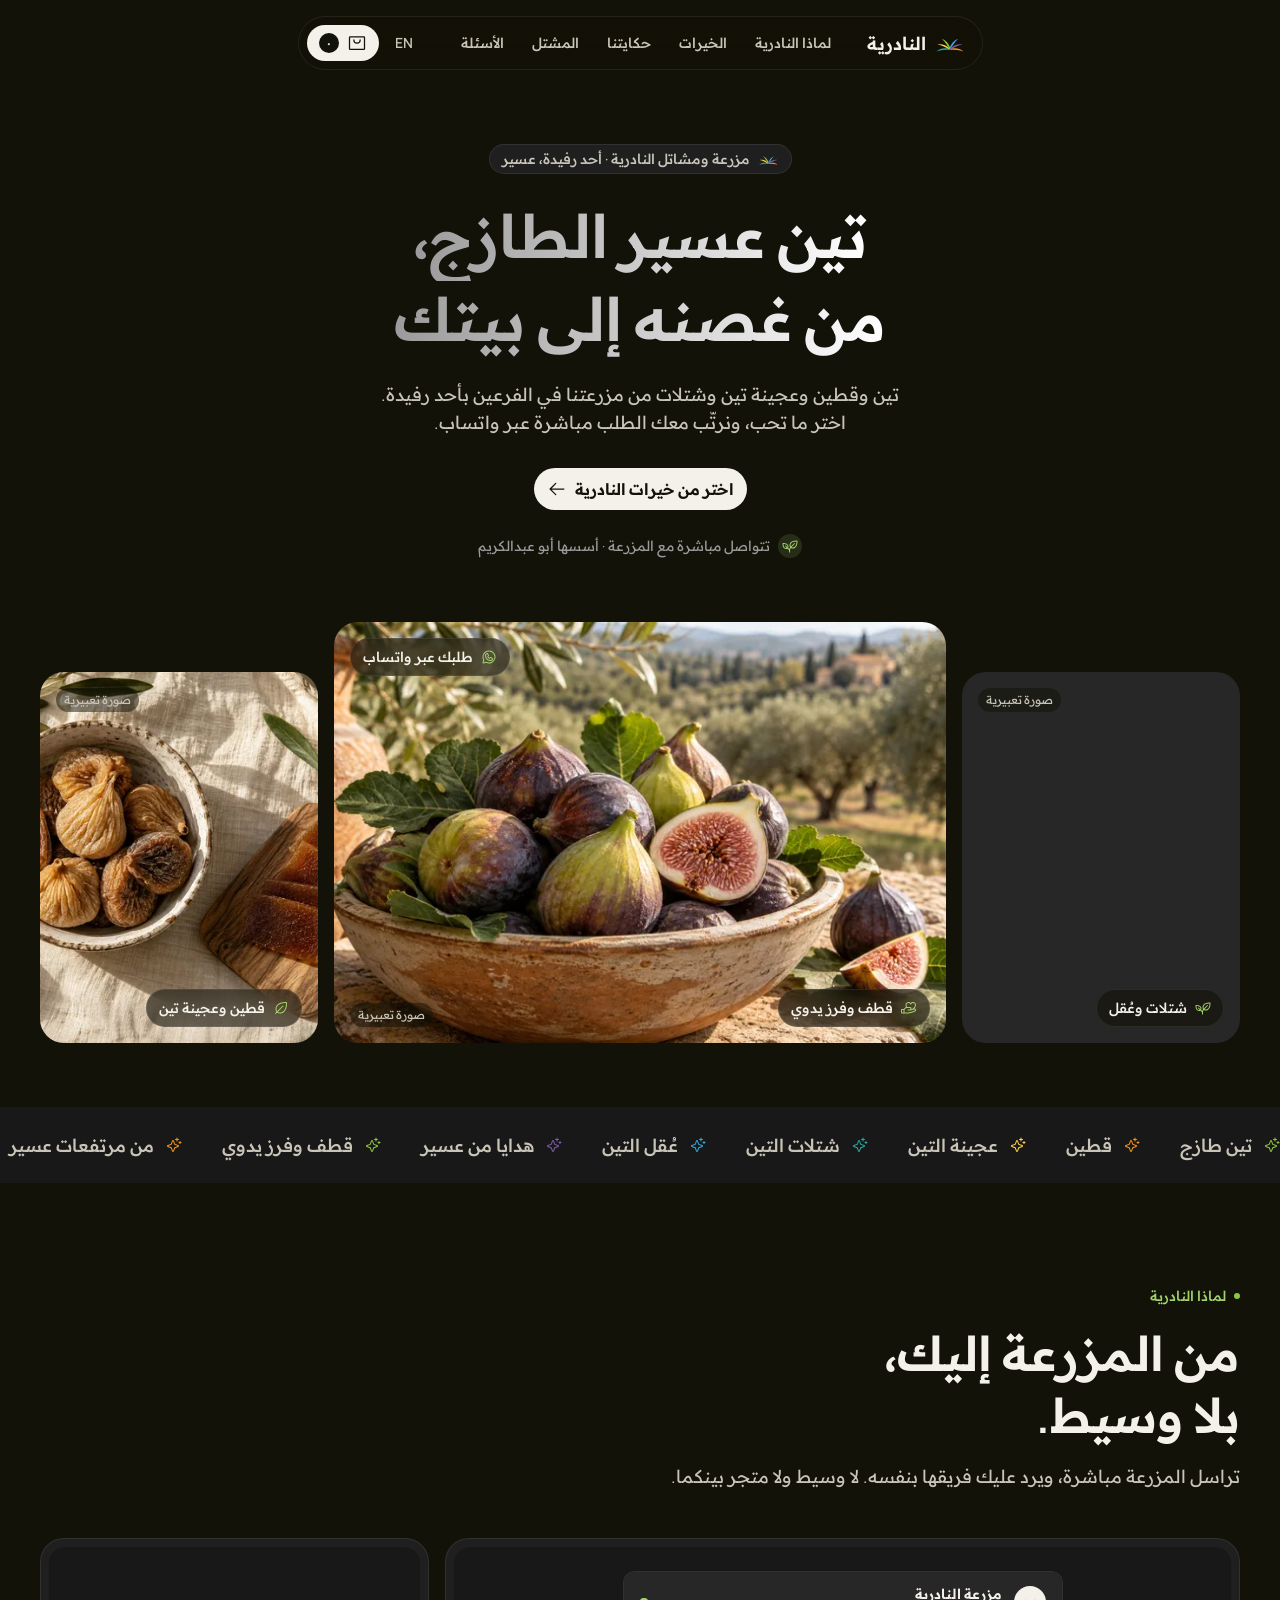
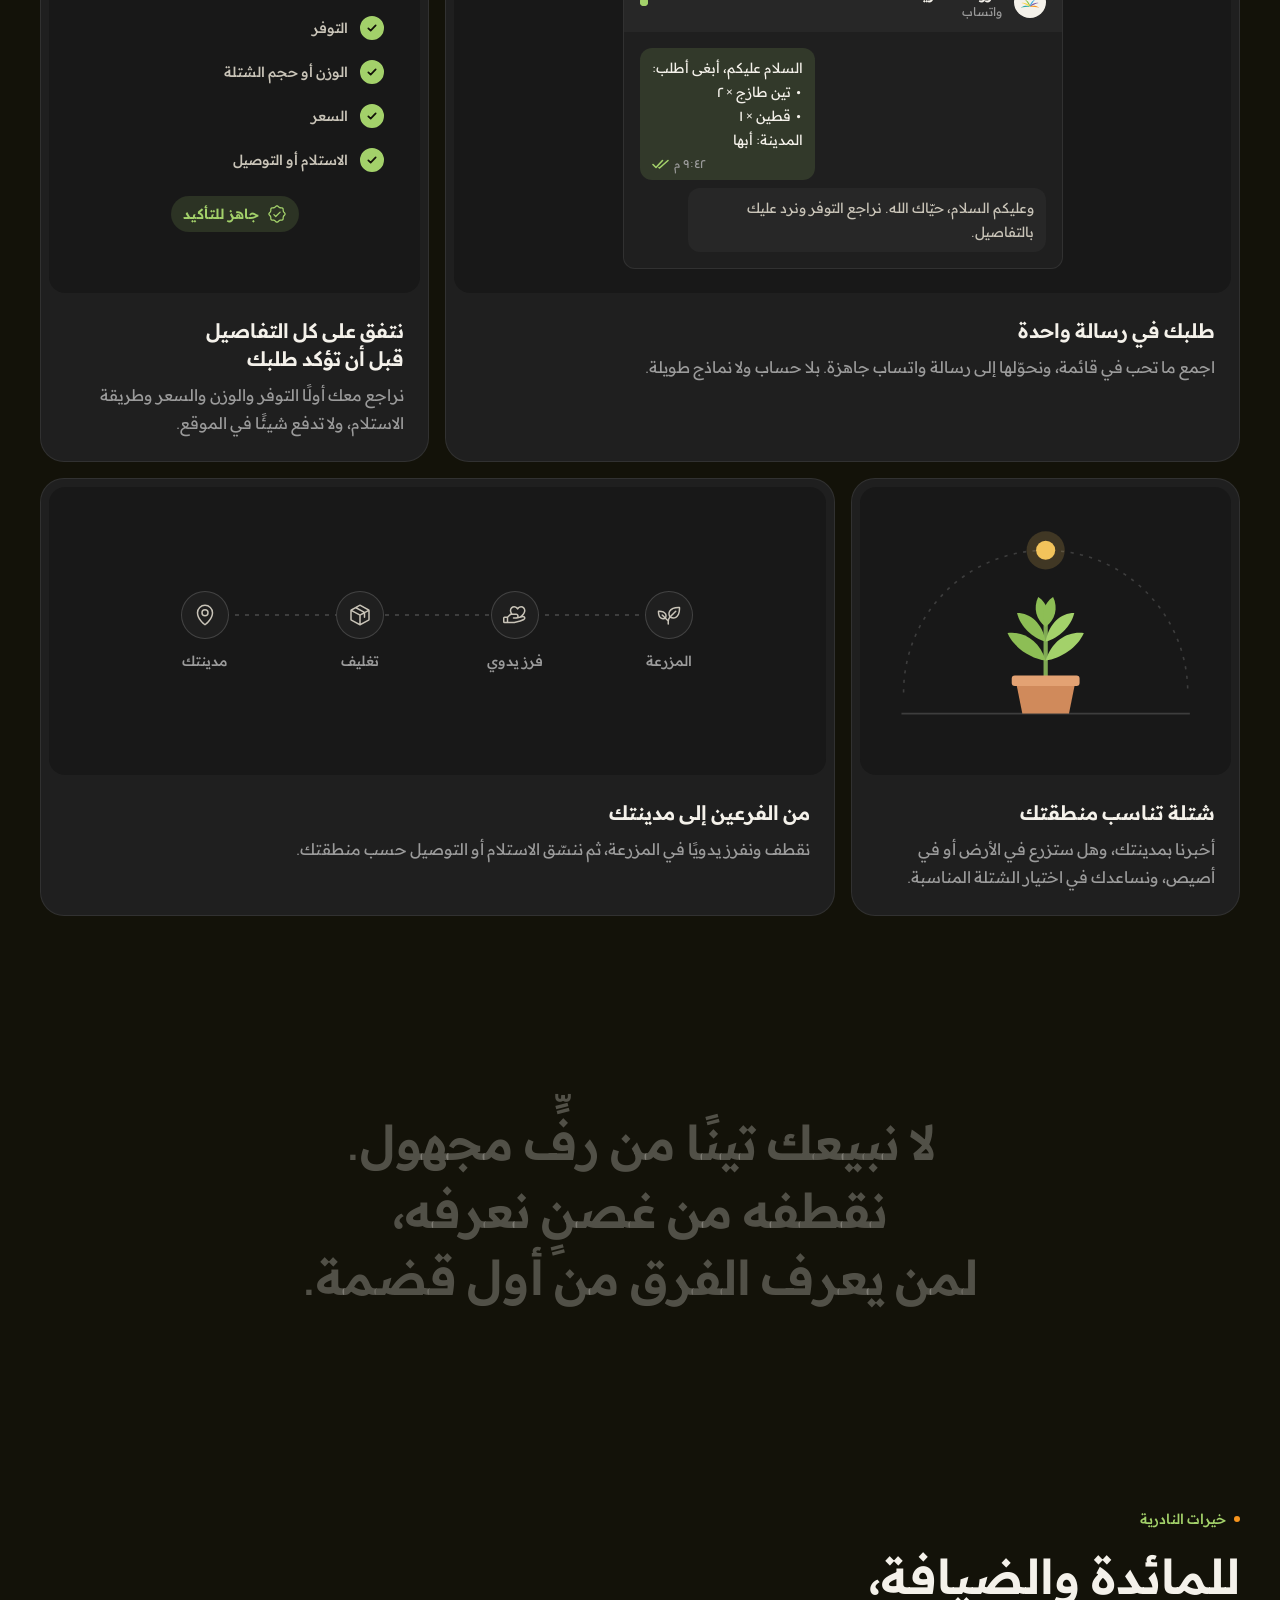
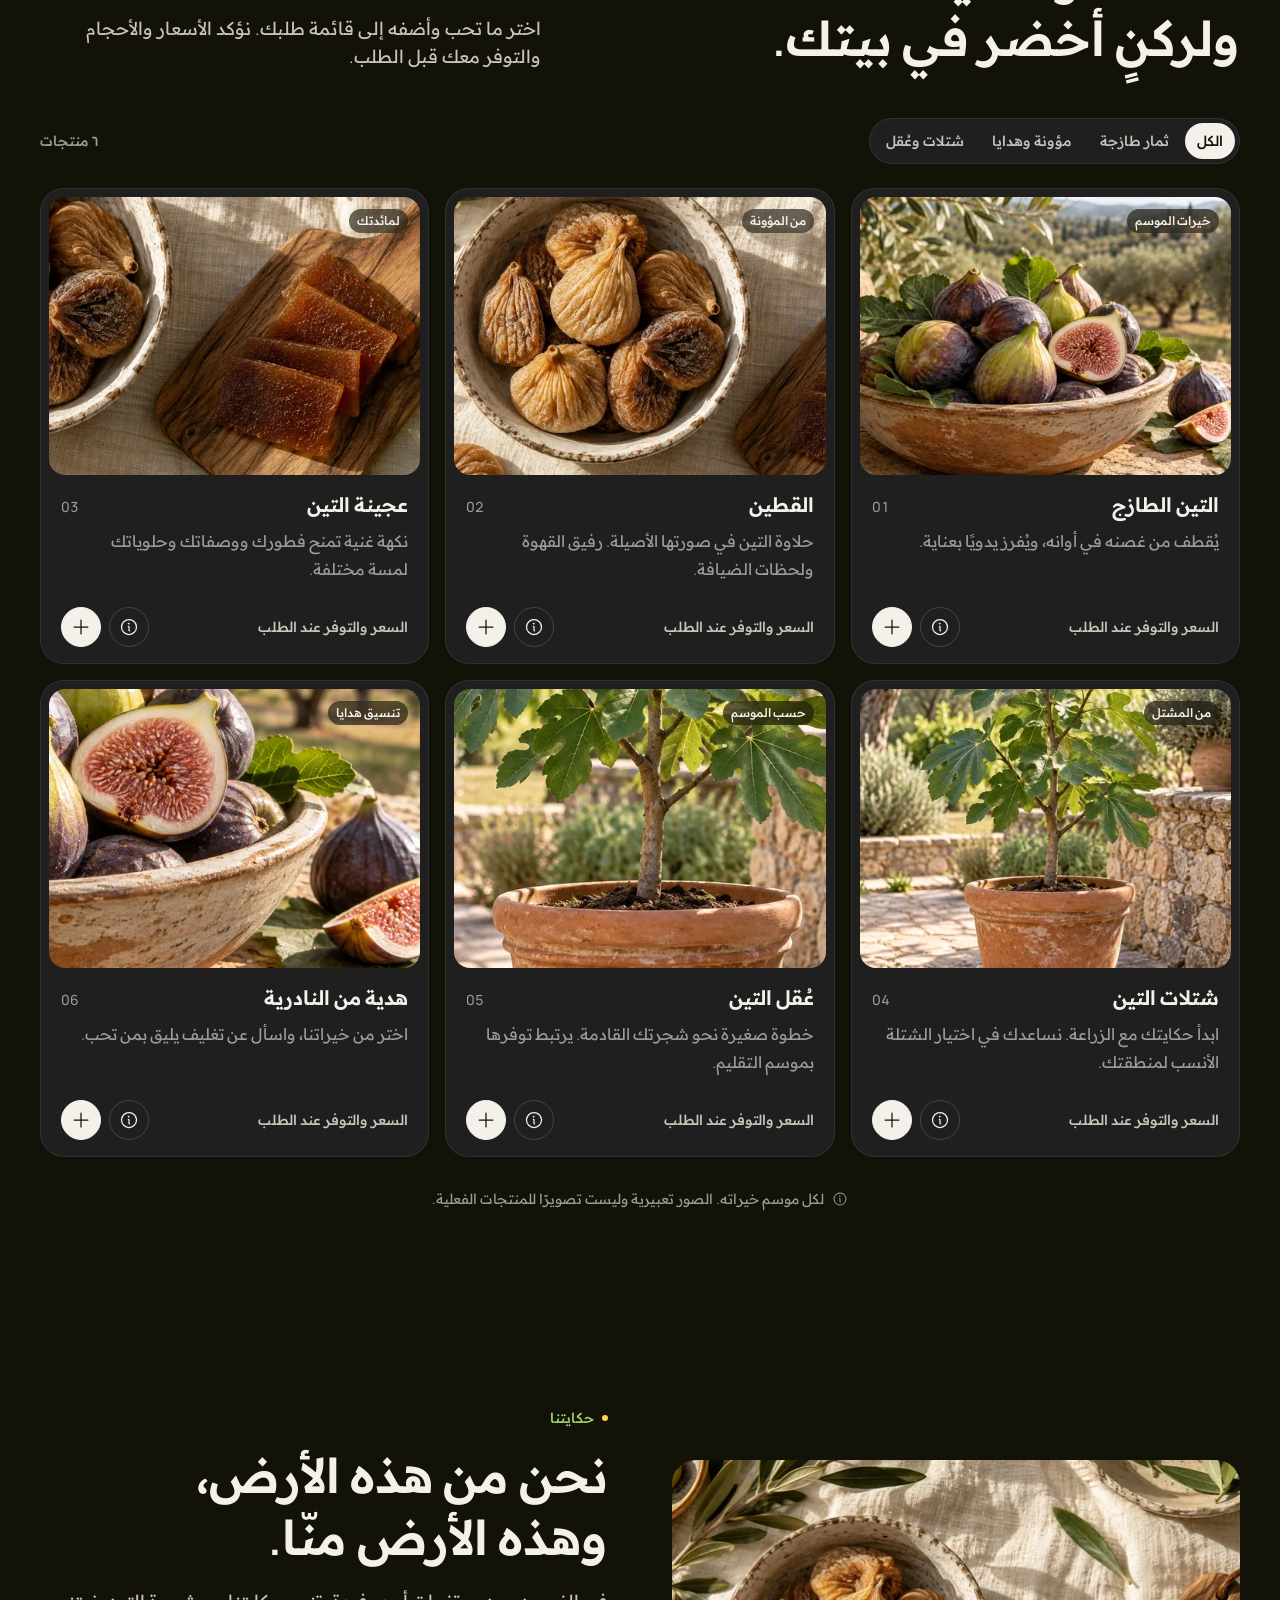
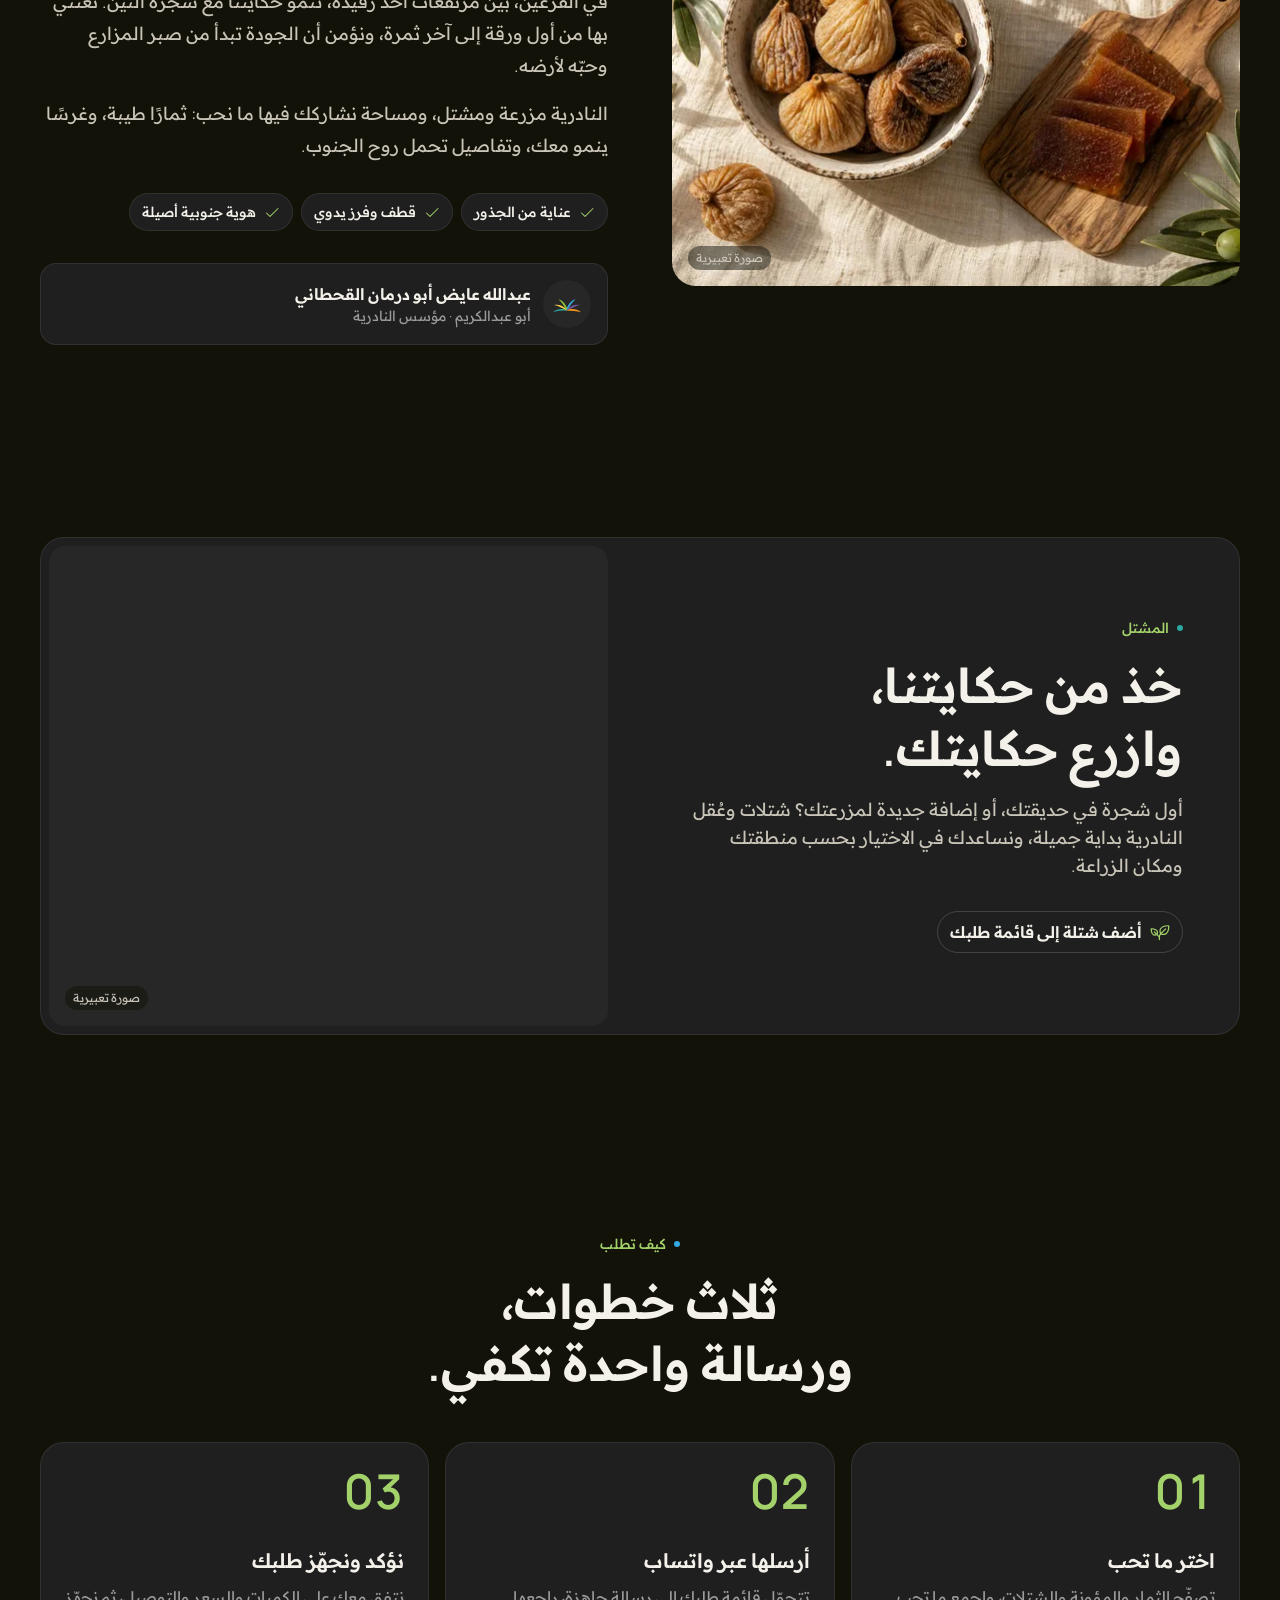
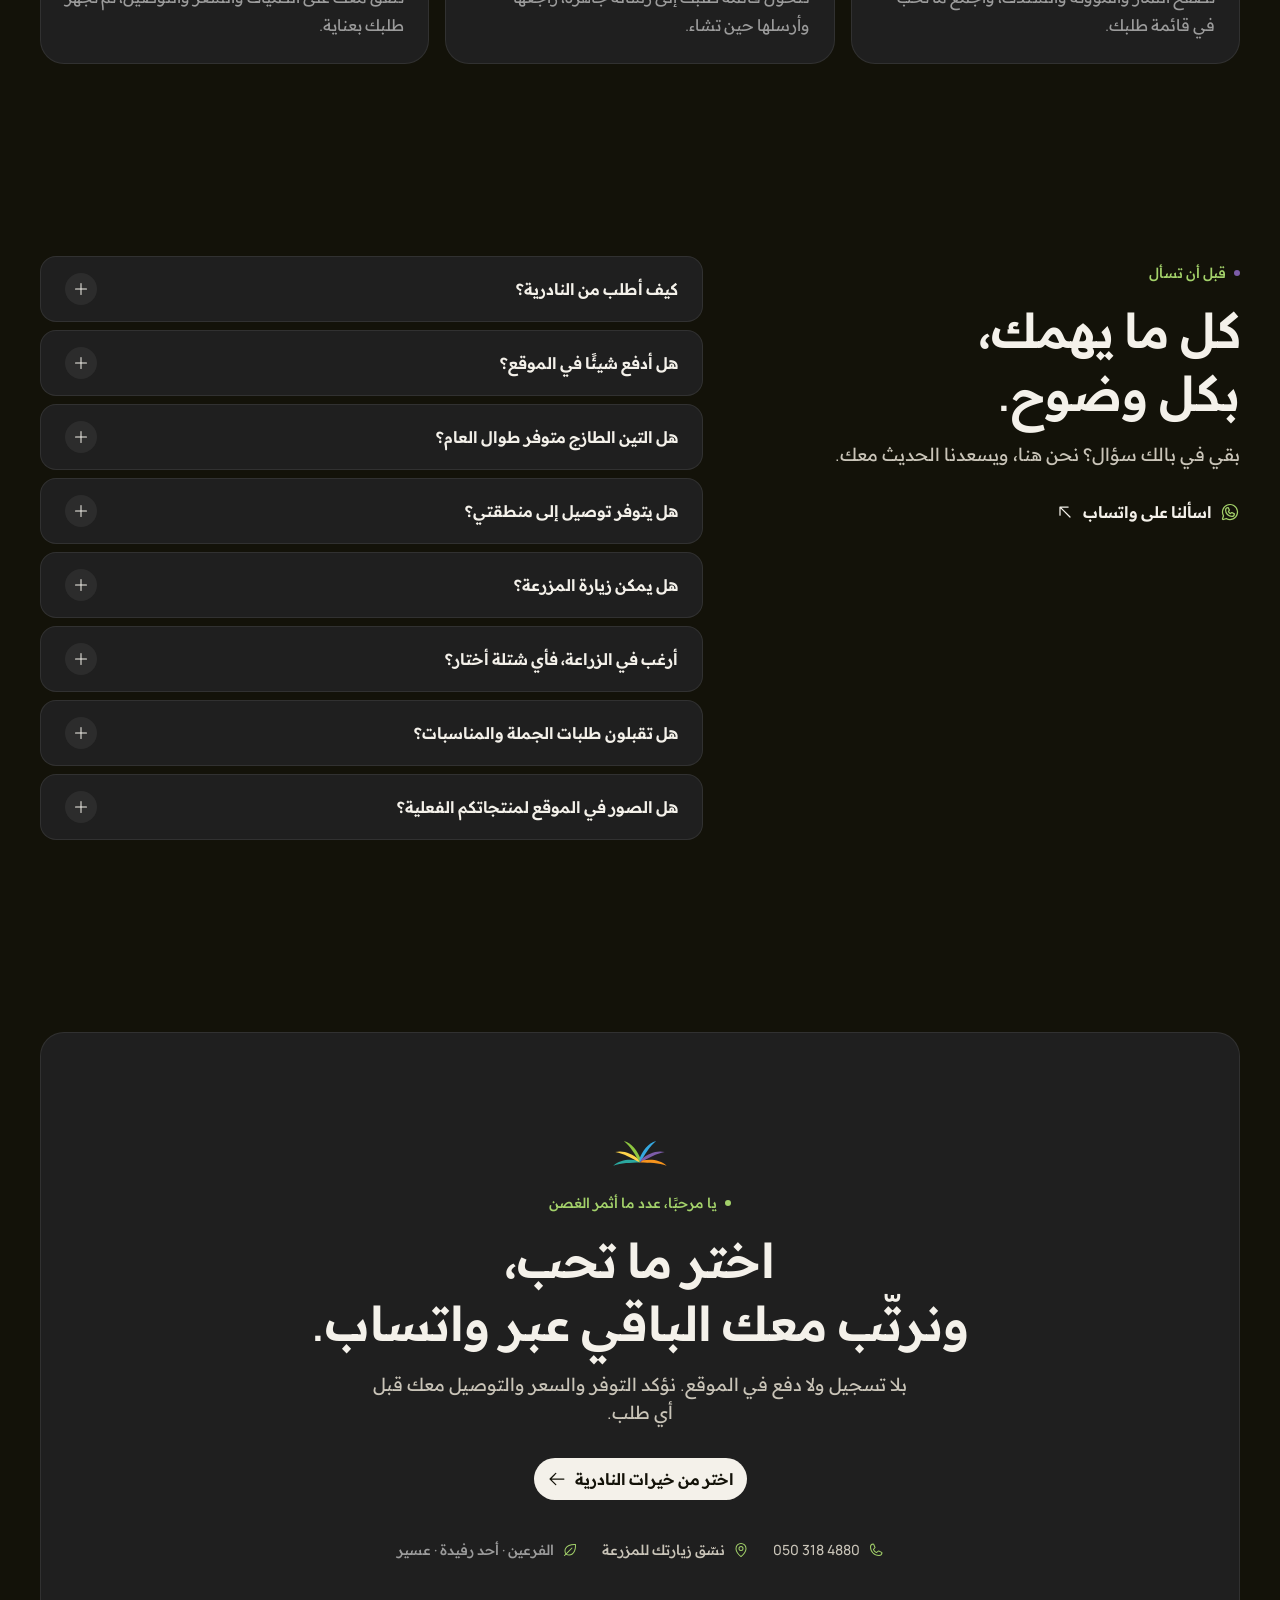
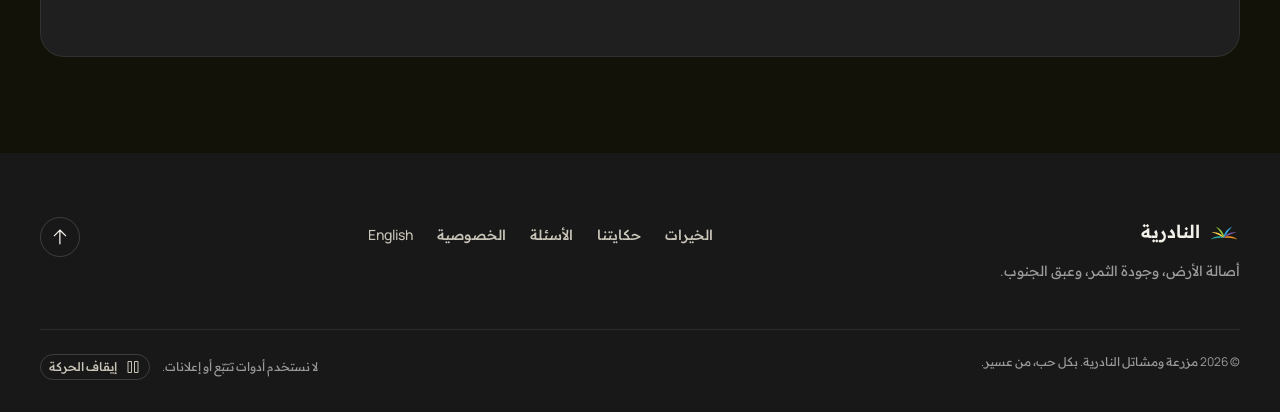
==== commit d88215f6: "Polish copy, fonts, accessibility and images with an agent review crew - Fonts: one "Naderia" family" ====
--- a/index.html
+++ b/index.html
@@ -7,46 +7,46 @@
  <link rel="canonical" href="https://alnaderia.com/">
  <link rel="alternate" hreflang="ar" href="https://alnaderia.com/"><link rel="alternate" hreflang="en" href="https://alnaderia.com/en/"><link rel="alternate" hreflang="x-default" href="https://alnaderia.com/">
  <link rel="icon" href="favicon.svg" type="image/svg+xml">
- <meta property="og:type" content="website"><meta property="og:title" content="النادرية | تين عسير الطازج، من غصنه إلى بيتك"><meta property="og:description" content="تين طازج وقطين وعجينة تين وشتلات من مزرعة النادرية في الفرعين، أحد رفيدة، عسير. اختر ما تحب ونسّق طلبك مباشرة مع المزرعة عبر واتساب."><meta property="og:url" content="https://alnaderia.com/"><meta property="og:image" content="https://alnaderia.com/assets/og.png"><meta property="og:locale" content="ar_SA"><meta name="twitter:card" content="summary_large_image">
- <link rel="preload" href="assets/fonts/ibm-plex-sans-arabic-400-normal-arabic.woff2" as="font" type="font/woff2" crossorigin>
- <link rel="preload" href="assets/fonts/ibm-plex-sans-arabic-600-normal-arabic.woff2" as="font" type="font/woff2" crossorigin>
- <link rel="preload" href="assets/fig-harvest.webp" as="image" fetchpriority="high">
- <script>document.documentElement.classList.replace('no-js','js')</script>
- <link rel="stylesheet" href="assets/fonts.css?v=3d378b279b"><link rel="stylesheet" href="assets/style.css?v=630453064f"><link rel="stylesheet" href="assets/experience.css?v=9665108ed6">
- <script src="assets/motion.js?v=74cf0a84dd" defer></script>
- <script src="assets/experience.js?v=dbabcf9443" defer></script>
- <script type="application/ld+json">{"@context": "https://schema.org", "@type": "LocalBusiness", "name": "مزرعة ومشاتل النادرية", "alternateName": "Naderia Farm and Nurseries", "url": "https://alnaderia.com/", "logo": "https://alnaderia.com/assets/logo.png", "image": "https://alnaderia.com/assets/og.png", "telephone": "+966503184880", "address": {"@type": "PostalAddress", "addressCountry": "SA", "addressRegion": "Asir", "addressLocality": "Ahad Rafidah"}, "founder": {"@type": "Person", "name": "عبدالله عايض أبو درمان القحطاني"}, "description": "تين طازج وقطين وعجينة تين وشتلات من مزرعة النادرية في الفرعين، أحد رفيدة، عسير. اختر ما تحب ونسّق طلبك مباشرة مع المزرعة عبر واتساب."}</script>
- <script type="application/ld+json">{"@context": "https://schema.org", "@type": "FAQPage", "mainEntity": [{"@type": "Question", "name": "كيف أطلب من النادرية؟", "acceptedAnswer": {"@type": "Answer", "text": "أضف المنتجات التي تعجبك إلى قائمة طلبك، ثم راجع الكميات وأكمل عبر واتساب. نؤكد معك التوفر والسعر والوزن أو حجم الشتلة وطريقة الاستلام قبل تأكيد الطلب."}}, {"@type": "Question", "name": "هل أدفع شيئًا في الموقع؟", "acceptedAnswer": {"@type": "Answer", "text": "لا. الموقع لا يأخذ أي دفعة ولا يتطلب تسجيلًا. يؤكد فريق المزرعة معك السعر وتفاصيل الطلب مباشرة عبر واتساب."}}, {"@type": "Question", "name": "هل التين الطازج متوفر طوال العام؟", "acceptedAnswer": {"@type": "Answer", "text": "التين الطازج منتج موسمي، ويتغير توفره بحسب القطف والنضج. راسلنا لمعرفة المتاح حاليًا، ويمكنك أيضًا الاستفسار عن القطين وعجينة التين."}}, {"@type": "Question", "name": "هل يتوفر توصيل إلى منطقتي؟", "acceptedAnswer": {"@type": "Answer", "text": "ننسق التوصيل والشحن حسب موقعك ونوع المنتج والكمية. اذكر مدينتك في قائمة الطلب لنوضح لك الخيارات والتكلفة قبل التأكيد."}}, {"@type": "Question", "name": "هل يمكن زيارة المزرعة؟", "acceptedAnswer": {"@type": "Answer", "text": "يا مرحبًا بك. الزيارة بالتنسيق المسبق؛ تواصل معنا لنتفق على الموعد ونشاركك الموقع الدقيق للمزرعة."}}, {"@type": "Question", "name": "أرغب بالزراعة، أي شتلة أختار؟", "acceptedAnswer": {"@type": "Answer", "text": "أخبرنا بمنطقتك ومكان الزراعة، سواء في الأرض أو في أصيص. نساعدك في اختيار الشتلة أو العُقلة المناسبة ونوضح لك تفاصيل العناية عند الطلب."}}, {"@type": "Question", "name": "هل تقبلون طلبات الجملة والمناسبات؟", "acceptedAnswer": {"@type": "Answer", "text": "نعم، يمكنك التواصل لتنسيق كميات المحلات والمناسبات والهدايا. أرسل الكمية التقريبية والتاريخ المطلوب، ونؤكد لك ما يمكن توفيره."}}, {"@type": "Question", "name": "هل الصور في الموقع لمنتجاتكم الفعلية؟", "acceptedAnswer": {"@type": "Answer", "text": "الصور الحالية تعبيرية، وليست تصويرًا لمنتجات المزرعة أو عبواتها. اسألنا عبر واتساب إن رغبت بصور لما هو متاح اليوم."}}]}</script>
+ <meta property="og:type" content="website"><meta property="og:title" content="النادرية | تين عسير الطازج، من غصنه إلى بيتك"><meta property="og:description" content="تين طازج وقطين وعجينة تين وشتلات من مزرعة النادرية في الفرعين، أحد رفيدة، عسير. اختر ما تحب ونسّق طلبك مباشرة مع المزرعة عبر واتساب."><meta property="og:url" content="https://alnaderia.com/"><meta property="og:site_name" content="النادرية"><meta property="og:image" content="https://alnaderia.com/assets/og-ar.png"><meta property="og:image:width" content="1200"><meta property="og:image:height" content="630"><meta property="og:image:alt" content="شعار النادرية وعنوان: تين عسير الطازج، من غصنه إلى بيتك"><meta name="twitter:image" content="https://alnaderia.com/assets/og-ar.png"><meta property="og:locale" content="ar_SA"><meta property="og:locale:alternate" content="en_US"><meta name="twitter:card" content="summary_large_image">
+ <link rel="preload" href="assets/fonts/readex-pro-arabic-wght.woff2" as="font" type="font/woff2" crossorigin>
+ <link rel="preload" href="assets/fonts/manrope-latin-wght.woff2" as="font" type="font/woff2" crossorigin>
+ <link rel="preload" as="image" href="assets/fig-harvest.webp" imagesrcset="assets/fig-harvest-640.webp 640w, assets/fig-harvest-1024.webp 1024w, assets/fig-harvest.webp 1536w" imagesizes="(min-width:1024px) 612px, (min-width:768px) 52vw, calc(100vw - 32px)" fetchpriority="high">
+ <script>document.documentElement.classList.replace('no-js','js');setTimeout(function(){var r=document.documentElement;if(!r.classList.contains('is-ready'))r.classList.remove('js')},3000)</script>
+ <link rel="stylesheet" href="assets/fonts.css?v=97892dbeb8"><link rel="stylesheet" href="assets/style.css?v=f01abd89a8"><link rel="stylesheet" href="assets/experience.css?v=478c9b4abf">
+ <script src="assets/motion.js?v=a3a2899933" defer></script>
+ <script src="assets/experience.js?v=a56848a3c6" defer></script>
+ <script type="application/ld+json">{"@context": "https://schema.org", "@type": "LocalBusiness", "@id": "https://alnaderia.com/#farm", "name": "مزرعة ومشاتل النادرية", "alternateName": "Naderia Farm and Nurseries", "url": "https://alnaderia.com/", "logo": "https://alnaderia.com/assets/logo.png", "image": "https://alnaderia.com/assets/logo.png", "telephone": "+966503184880", "address": {"@type": "PostalAddress", "addressCountry": "SA", "addressRegion": "Asir", "addressLocality": "Ahad Rafidah"}, "founder": {"@type": "Person", "name": "عبدالله عايض أبو درمان القحطاني", "alternateName": ["أبو عبدالكريم", "Abdullah Ayedh Abu Darman Al Qahtani"]}, "description": "تين طازج وقطين وعجينة تين وشتلات من مزرعة النادرية في الفرعين، أحد رفيدة، عسير. اختر ما تحب ونسّق طلبك مباشرة مع المزرعة عبر واتساب."}</script>
+ <script type="application/ld+json">{"@context": "https://schema.org", "@type": "FAQPage", "mainEntity": [{"@type": "Question", "name": "كيف أطلب من النادرية؟", "acceptedAnswer": {"@type": "Answer", "text": "أضف المنتجات التي تعجبك إلى قائمة طلبك، ثم راجع الكميات وأكمل عبر واتساب. نتفق معك على التوفر والسعر والوزن أو حجم الشتلة وطريقة الاستلام أو التوصيل قبل تأكيد الطلب."}}, {"@type": "Question", "name": "هل أدفع شيئًا في الموقع؟", "acceptedAnswer": {"@type": "Answer", "text": "لا. الموقع لا يأخذ أي دفعة ولا يتطلب تسجيلًا. يؤكد فريق المزرعة معك السعر وتفاصيل الطلب مباشرة عبر واتساب."}}, {"@type": "Question", "name": "هل التين الطازج متوفر طوال العام؟", "acceptedAnswer": {"@type": "Answer", "text": "التين الطازج منتج موسمي، ويتغير توفره بحسب القطف والنضج. راسلنا لمعرفة المتاح حاليًا، ويمكنك أيضًا الاستفسار عن القطين وعجينة التين."}}, {"@type": "Question", "name": "هل يتوفر توصيل إلى منطقتي؟", "acceptedAnswer": {"@type": "Answer", "text": "ننسق التوصيل والشحن حسب موقعك ونوع المنتج والكمية. اكتب مدينتك في خانة «المدينة» قبل الإرسال، لنوضح لك الخيارات والتكلفة."}}, {"@type": "Question", "name": "هل يمكن زيارة المزرعة؟", "acceptedAnswer": {"@type": "Answer", "text": "يا مرحبًا بك. الزيارة بالتنسيق المسبق؛ تواصل معنا لنتفق على الموعد ونشاركك الموقع الدقيق للمزرعة."}}, {"@type": "Question", "name": "أرغب في الزراعة، فأي شتلة أختار؟", "acceptedAnswer": {"@type": "Answer", "text": "أخبرنا بمنطقتك ومكان الزراعة، سواء في الأرض أو في أصيص. نساعدك في اختيار الشتلة أو العُقلة المناسبة ونوضح لك تفاصيل العناية عند الطلب."}}, {"@type": "Question", "name": "هل تقبلون طلبات الجملة والمناسبات؟", "acceptedAnswer": {"@type": "Answer", "text": "نعم، تواصل معنا لتنسيق طلبات المحلات والمناسبات والهدايا. أرسل الكمية التقريبية والتاريخ المطلوب، ونؤكد لك ما يمكن توفيره."}}, {"@type": "Question", "name": "هل الصور في الموقع لمنتجاتكم الفعلية؟", "acceptedAnswer": {"@type": "Answer", "text": "الصور الحالية تعبيرية، وليست تصويرًا لمنتجات المزرعة أو عبواتها. اسألنا عبر واتساب إن رغبت في صور لما هو متاح اليوم."}}]}</script>
 </head>
 <body>
  <a class="skip-link" href="#main">انتقل إلى المحتوى</a>
  <header class="nav" id="siteHeader"><div class="nav-pill" data-appear>
   <a class="brand" href="#home" aria-label="مزرعة ومشاتل النادرية"><span class="brand-mark"><img src="favicon.svg" alt="" width="84" height="52"></span><span class="brand-word">النادرية</span></a>
-  <nav class="nav-links" aria-label="التنقل الرئيسي"><a href="#products" data-spy="products">الخيرات</a><a href="#why" data-spy="why">لماذا النادرية</a><a href="#story" data-spy="story">حكايتنا</a><a href="#nursery" data-spy="nursery">المشتل</a><a href="#faq" data-spy="faq">الأسئلة</a></nav>
-  <div class="nav-actions"><a class="nav-lang" href="en/" lang="en">EN</a><button type="button" class="nav-basket" data-order="" aria-label="افتح قائمة طلبك"><svg class="icon " viewBox="0 0 256 256" fill="currentColor" aria-hidden="true"><path d="M216,40H40A16,16,0,0,0,24,56V200a16,16,0,0,0,16,16H216a16,16,0,0,0,16-16V56A16,16,0,0,0,216,40Zm0,160H40V56H216V200ZM176,88a48,48,0,0,1-96,0,8,8,0,0,1,16,0,32,32,0,0,0,64,0,8,8,0,0,1,16,0Z"/></svg><span class="cart-count" data-cart-count>0</span></button><button type="button" class="nav-toggle" id="menuBtn" aria-controls="mobileNav" aria-expanded="false" aria-label="فتح القائمة"><span></span><span></span></button></div>
+  <nav class="nav-links" aria-label="التنقل الرئيسي"><a href="#why" data-spy="why">لماذا النادرية</a><a href="#products" data-spy="products">الخيرات</a><a href="#story" data-spy="story">حكايتنا</a><a href="#nursery" data-spy="nursery">المشتل</a><a href="#faq" data-spy="faq">الأسئلة</a></nav>
+  <div class="nav-actions"><a class="nav-lang" href="en/" lang="en">EN</a><button type="button" class="nav-basket" data-order="" aria-label="فتح قائمة طلبك"><svg class="icon " viewBox="0 0 256 256" fill="currentColor" aria-hidden="true"><path d="M216,40H40A16,16,0,0,0,24,56V200a16,16,0,0,0,16,16H216a16,16,0,0,0,16-16V56A16,16,0,0,0,216,40Zm0,160H40V56H216V200ZM176,88a48,48,0,0,1-96,0,8,8,0,0,1,16,0,32,32,0,0,0,64,0,8,8,0,0,1,16,0Z"/></svg><span class="cart-count" data-cart-count aria-hidden="true">0</span></button><button type="button" class="nav-toggle" id="menuBtn" aria-controls="mobileNav" aria-expanded="false" aria-label="فتح القائمة"><span></span><span></span></button></div>
  </div></header>
- <nav class="menu-panel" id="mobileNav" aria-label="قائمة الجوال"><div class="menu-links"><a href="#products" style="--i:0">الخيرات</a><a href="#why" style="--i:1">لماذا النادرية</a><a href="#story" style="--i:2">حكايتنا</a><a href="#nursery" style="--i:3">المشتل</a><a href="#faq" style="--i:4">الأسئلة</a><a href="#contact" style="--i:5">تواصل معنا</a></div><div class="menu-foot" style="--i:6"><a class="btn btn-primary" href="#products">اختر من حصاد الموسم<svg class="icon dir-arrow" viewBox="0 0 256 256" fill="currentColor" aria-hidden="true"><path d="M224,128a8,8,0,0,1-8,8H59.31l58.35,58.34a8,8,0,0,1-11.32,11.32l-72-72a8,8,0,0,1,0-11.32l72-72a8,8,0,0,1,11.32,11.32L59.31,120H216A8,8,0,0,1,224,128Z"/></svg></a><a class="menu-lang" href="en/" lang="en">English</a></div></nav>
+ <nav class="menu-panel" id="mobileNav" aria-label="قائمة التنقل"><div class="menu-links"><a href="#why" data-spy="why" style="--i:0">لماذا النادرية</a><a href="#products" data-spy="products" style="--i:1">الخيرات</a><a href="#story" data-spy="story" style="--i:2">حكايتنا</a><a href="#nursery" data-spy="nursery" style="--i:3">المشتل</a><a href="#faq" data-spy="faq" style="--i:4">الأسئلة</a><a href="#contact" data-spy="contact" style="--i:5">تواصل معنا</a></div><div class="menu-foot" style="--i:6"><a class="btn btn-primary" href="#products">اختر من خيرات النادرية<svg class="icon dir-arrow" viewBox="0 0 256 256" fill="currentColor" aria-hidden="true"><path d="M224,128a8,8,0,0,1-8,8H59.31l58.35,58.34a8,8,0,0,1-11.32,11.32l-72-72a8,8,0,0,1,0-11.32l72-72a8,8,0,0,1,11.32,11.32L59.31,120H216A8,8,0,0,1,224,128Z"/></svg></a><a class="menu-lang" href="en/" lang="en">English</a></div></nav>
  <main id="main">
   <section class="hero" id="home" aria-labelledby="heroTitle">
    <div class="container hero-copy">
-    <p class="badge" data-appear><span class="live-dot"></span>مزرعة ومشاتل النادرية · أحد رفيدة، عسير</p>
+    <p class="badge" data-appear><img class="badge-mark" src="favicon.svg" alt="" width="21" height="14">مزرعة ومشاتل النادرية · أحد رفيدة، عسير</p>
     <h1 id="heroTitle" class="hero-title"><span class="line" data-appear>تين عسير الطازج،</span> <span class="line" data-appear>من غصنه إلى بيتك</span></h1>
-    <p class="hero-sub" data-appear>تين وقطين وعجينة تين وشتلات من مزرعتنا في الفرعين بأحد رفيدة. اختر ما تحب، ونرتّب معك الطلب مباشرة عبر واتساب.</p>
-    <div class="hero-cta" data-appear><a class="btn btn-primary" href="#products">اختر من حصاد الموسم<svg class="icon dir-arrow" viewBox="0 0 256 256" fill="currentColor" aria-hidden="true"><path d="M224,128a8,8,0,0,1-8,8H59.31l58.35,58.34a8,8,0,0,1-11.32,11.32l-72-72a8,8,0,0,1,0-11.32l72-72a8,8,0,0,1,11.32,11.32L59.31,120H216A8,8,0,0,1,224,128Z"/></svg></a></div>
-    <p class="hero-proof" data-appear><span class="proof-mark"><svg class="icon " viewBox="0 0 256 256" fill="currentColor" aria-hidden="true"><path d="M247.63,47.89a8,8,0,0,0-7.52-7.52c-51.76-3-93.32,12.74-111.18,42.22-11.8,19.49-11.78,43.16-.16,65.74a71.34,71.34,0,0,0-14.17,27L98.33,159c7.82-16.33,7.52-33.35-1-47.49-13.2-21.79-43.67-33.47-81.5-31.25a8,8,0,0,0-7.52,7.52c-2.23,37.83,9.46,68.3,31.25,81.5A45.82,45.82,0,0,0,63.44,176,54.58,54.58,0,0,0,87,170.33l25,25V224a8,8,0,0,0,16,0V194.51a55.61,55.61,0,0,1,12.27-35,73.91,73.91,0,0,0,33.31,8.4,60.9,60.9,0,0,0,31.83-8.86C234.89,141.21,250.67,99.65,247.63,47.89ZM47.81,155.6C32.47,146.31,23.79,124.32,24,96c28.32-.24,50.31,8.47,59.6,23.81,4.85,8,5.64,17.33,2.46,26.94L61.65,122.34a8,8,0,0,0-11.31,11.31l24.41,24.41C65.14,161.24,55.82,160.45,47.81,155.6Zm149.31-10.22c-13.4,8.11-29.15,8.73-45.15,2l53.69-53.7a8,8,0,0,0-11.31-11.31L140.65,136c-6.76-16-6.15-31.76,2-45.15,13.94-23,47-35.82,89.33-34.83C232.94,98.34,220.14,131.44,197.12,145.38Z"/></svg></span><span>تتواصل مباشرة مع المزرعة · يرعاها مؤسسها أبو عبدالكريم</span></p>
+    <p class="hero-sub" data-appear>تين وقطين وعجينة تين وشتلات من مزرعتنا في <span class="nw">الفرعين بأحد رفيدة</span>. اختر ما تحب، ونرتّب معك الطلب مباشرة عبر واتساب.</p>
+    <div class="hero-cta" data-appear><a class="btn btn-primary" href="#products">اختر من خيرات النادرية<svg class="icon dir-arrow" viewBox="0 0 256 256" fill="currentColor" aria-hidden="true"><path d="M224,128a8,8,0,0,1-8,8H59.31l58.35,58.34a8,8,0,0,1-11.32,11.32l-72-72a8,8,0,0,1,0-11.32l72-72a8,8,0,0,1,11.32,11.32L59.31,120H216A8,8,0,0,1,224,128Z"/></svg></a></div>
+    <p class="hero-proof" data-appear><span class="proof-mark"><svg class="icon " viewBox="0 0 256 256" fill="currentColor" aria-hidden="true"><path d="M247.63,47.89a8,8,0,0,0-7.52-7.52c-51.76-3-93.32,12.74-111.18,42.22-11.8,19.49-11.78,43.16-.16,65.74a71.34,71.34,0,0,0-14.17,27L98.33,159c7.82-16.33,7.52-33.35-1-47.49-13.2-21.79-43.67-33.47-81.5-31.25a8,8,0,0,0-7.52,7.52c-2.23,37.83,9.46,68.3,31.25,81.5A45.82,45.82,0,0,0,63.44,176,54.58,54.58,0,0,0,87,170.33l25,25V224a8,8,0,0,0,16,0V194.51a55.61,55.61,0,0,1,12.27-35,73.91,73.91,0,0,0,33.31,8.4,60.9,60.9,0,0,0,31.83-8.86C234.89,141.21,250.67,99.65,247.63,47.89ZM47.81,155.6C32.47,146.31,23.79,124.32,24,96c28.32-.24,50.31,8.47,59.6,23.81,4.85,8,5.64,17.33,2.46,26.94L61.65,122.34a8,8,0,0,0-11.31,11.31l24.41,24.41C65.14,161.24,55.82,160.45,47.81,155.6Zm149.31-10.22c-13.4,8.11-29.15,8.73-45.15,2l53.69-53.7a8,8,0,0,0-11.31-11.31L140.65,136c-6.76-16-6.15-31.76,2-45.15,13.94-23,47-35.82,89.33-34.83C232.94,98.34,220.14,131.44,197.12,145.38Z"/></svg></span><span>تتواصل مباشرة مع المزرعة · أسسها أبو عبدالكريم</span></p>
    </div>
    <div class="container hero-stage">
-    <figure class="hero-card hero-side ph-wrap" style="--d:.5s"><img class="ph" src="assets/fig-nursery.webp" alt="صورة تعبيرية لشتلة تين في أصيص فخاري" width="1024" height="1536" decoding="async"><figcaption class="chip"><svg class="icon " viewBox="0 0 256 256" fill="currentColor" aria-hidden="true"><path d="M247.63,47.89a8,8,0,0,0-7.52-7.52c-51.76-3-93.32,12.74-111.18,42.22-11.8,19.49-11.78,43.16-.16,65.74a71.34,71.34,0,0,0-14.17,27L98.33,159c7.82-16.33,7.52-33.35-1-47.49-13.2-21.79-43.67-33.47-81.5-31.25a8,8,0,0,0-7.52,7.52c-2.23,37.83,9.46,68.3,31.25,81.5A45.82,45.82,0,0,0,63.44,176,54.58,54.58,0,0,0,87,170.33l25,25V224a8,8,0,0,0,16,0V194.51a55.61,55.61,0,0,1,12.27-35,73.91,73.91,0,0,0,33.31,8.4,60.9,60.9,0,0,0,31.83-8.86C234.89,141.21,250.67,99.65,247.63,47.89ZM47.81,155.6C32.47,146.31,23.79,124.32,24,96c28.32-.24,50.31,8.47,59.6,23.81,4.85,8,5.64,17.33,2.46,26.94L61.65,122.34a8,8,0,0,0-11.31,11.31l24.41,24.41C65.14,161.24,55.82,160.45,47.81,155.6Zm149.31-10.22c-13.4,8.11-29.15,8.73-45.15,2l53.69-53.7a8,8,0,0,0-11.31-11.31L140.65,136c-6.76-16-6.15-31.76,2-45.15,13.94-23,47-35.82,89.33-34.83C232.94,98.34,220.14,131.44,197.12,145.38Z"/></svg>شتلات وعُقل</figcaption></figure>
-    <figure class="hero-card hero-main ph-wrap" style="--d:.42s"><img class="ph" src="assets/fig-harvest.webp" alt="صورة تعبيرية لثمار تين ناضجة في وعاء فخاري بين أوراق التين" width="1536" height="1024" fetchpriority="high" decoding="async">
-     <figcaption class="chip chip-float chip-a"><span class="live-dot"></span>قطف وفرز يدوي</figcaption>
-     <span class="chip chip-float chip-b"><svg class="icon " viewBox="0 0 256 256" fill="currentColor" aria-hidden="true"><path d="M128,64a40,40,0,1,0,40,40A40,40,0,0,0,128,64Zm0,64a24,24,0,1,1,24-24A24,24,0,0,1,128,128Zm0-112a88.1,88.1,0,0,0-88,88c0,31.4,14.51,64.68,42,96.25a254.19,254.19,0,0,0,41.45,38.3,8,8,0,0,0,9.18,0A254.19,254.19,0,0,0,174,200.25c27.45-31.57,42-64.85,42-96.25A88.1,88.1,0,0,0,128,16Zm0,206c-16.53-13-72-60.75-72-118a72,72,0,0,1,144,0C200,161.23,144.53,209,128,222Z"/></svg>الفرعين · أحد رفيدة</span>
+    <figure class="hero-card hero-side ph-wrap" style="--d:.5s"><img class="ph" src="assets/fig-nursery.webp" srcset="assets/fig-nursery-480.webp 480w, assets/fig-nursery-768.webp 768w, assets/fig-nursery.webp 1024w" sizes="(min-width:1024px) 280px, 23vw" alt="صورة تعبيرية لشتلة تين في أصيص فخاري" width="1024" height="1536" loading="lazy" decoding="async"><figcaption class="chip"><svg class="icon " viewBox="0 0 256 256" fill="currentColor" aria-hidden="true"><path d="M247.63,47.89a8,8,0,0,0-7.52-7.52c-51.76-3-93.32,12.74-111.18,42.22-11.8,19.49-11.78,43.16-.16,65.74a71.34,71.34,0,0,0-14.17,27L98.33,159c7.82-16.33,7.52-33.35-1-47.49-13.2-21.79-43.67-33.47-81.5-31.25a8,8,0,0,0-7.52,7.52c-2.23,37.83,9.46,68.3,31.25,81.5A45.82,45.82,0,0,0,63.44,176,54.58,54.58,0,0,0,87,170.33l25,25V224a8,8,0,0,0,16,0V194.51a55.61,55.61,0,0,1,12.27-35,73.91,73.91,0,0,0,33.31,8.4,60.9,60.9,0,0,0,31.83-8.86C234.89,141.21,250.67,99.65,247.63,47.89ZM47.81,155.6C32.47,146.31,23.79,124.32,24,96c28.32-.24,50.31,8.47,59.6,23.81,4.85,8,5.64,17.33,2.46,26.94L61.65,122.34a8,8,0,0,0-11.31,11.31l24.41,24.41C65.14,161.24,55.82,160.45,47.81,155.6Zm149.31-10.22c-13.4,8.11-29.15,8.73-45.15,2l53.69-53.7a8,8,0,0,0-11.31-11.31L140.65,136c-6.76-16-6.15-31.76,2-45.15,13.94-23,47-35.82,89.33-34.83C232.94,98.34,220.14,131.44,197.12,145.38Z"/></svg>شتلات وعُقل</figcaption><span class="photo-note">صورة تعبيرية</span></figure>
+    <figure class="hero-card hero-main ph-wrap" style="--d:.2s"><img class="ph" src="assets/fig-harvest.webp" srcset="assets/fig-harvest-640.webp 640w, assets/fig-harvest-1024.webp 1024w, assets/fig-harvest.webp 1536w" sizes="(min-width:1024px) 612px, (min-width:768px) 52vw, calc(100vw - 32px)" alt="صورة تعبيرية لثمار تين ناضجة في وعاء فخاري بين أوراق التين" width="1536" height="1024" fetchpriority="high" decoding="async">
+     <figcaption class="chip chip-float chip-a"><svg class="icon " viewBox="0 0 256 256" fill="currentColor" aria-hidden="true"><path d="M230.33,141.06a24.34,24.34,0,0,0-18.61-4.77C230.5,117.33,240,98.48,240,80c0-26.47-21.29-48-47.46-48A47.58,47.58,0,0,0,156,48.75,47.58,47.58,0,0,0,119.46,32C93.29,32,72,53.53,72,80c0,11,3.24,21.69,10.06,33a31.87,31.87,0,0,0-14.75,8.4L44.69,144H16A16,16,0,0,0,0,160v40a16,16,0,0,0,16,16H120a7.93,7.93,0,0,0,1.94-.24l64-16a6.94,6.94,0,0,0,1.19-.4L226,182.82l.44-.2a24.6,24.6,0,0,0,3.93-41.56ZM119.46,48A31.15,31.15,0,0,1,148.6,67a8,8,0,0,0,14.8,0,31.15,31.15,0,0,1,29.14-19C209.59,48,224,62.65,224,80c0,19.51-15.79,41.58-45.66,63.9l-11.09,2.55A28,28,0,0,0,140,112H100.68C92.05,100.36,88,90.12,88,80,88,62.65,102.41,48,119.46,48ZM16,160H40v40H16Zm203.43,8.21-38,16.18L119,200H56V155.31l22.63-22.62A15.86,15.86,0,0,1,89.94,128H140a12,12,0,0,1,0,24H112a8,8,0,0,0,0,16h32a8.32,8.32,0,0,0,1.79-.2l67-15.41.31-.08a8.6,8.6,0,0,1,6.3,15.9Z"/></svg>قطف وفرز يدوي</figcaption>
+     <span class="chip chip-float chip-b"><svg class="icon " viewBox="0 0 256 256" fill="currentColor" aria-hidden="true"><path d="M187.58,144.84l-32-16a8,8,0,0,0-8,.5l-14.69,9.8a40.55,40.55,0,0,1-16-16l9.8-14.69a8,8,0,0,0,.5-8l-16-32A8,8,0,0,0,104,64a40,40,0,0,0-40,40,88.1,88.1,0,0,0,88,88,40,40,0,0,0,40-40A8,8,0,0,0,187.58,144.84ZM152,176a72.08,72.08,0,0,1-72-72A24,24,0,0,1,99.29,80.46l11.48,23L101,118a8,8,0,0,0-.73,7.51,56.47,56.47,0,0,0,30.15,30.15A8,8,0,0,0,138,155l14.61-9.74,23,11.48A24,24,0,0,1,152,176ZM128,24A104,104,0,0,0,36.18,176.88L24.83,210.93a16,16,0,0,0,20.24,20.24l34.05-11.35A104,104,0,1,0,128,24Zm0,192a87.87,87.87,0,0,1-44.06-11.81,8,8,0,0,0-6.54-.67L40,216,52.47,178.6a8,8,0,0,0-.66-6.54A88,88,0,1,1,128,216Z"/></svg>طلبك عبر واتساب</span>
      <span class="photo-note">صورة تعبيرية</span></figure>
-    <figure class="hero-card hero-side ph-wrap" style="--d:.58s"><img class="ph" src="assets/fig-pantry.webp" alt="صورة تعبيرية لقطين وعجينة تين على لوح خشبي" width="1536" height="1024" decoding="async"><figcaption class="chip"><svg class="icon " viewBox="0 0 256 256" fill="currentColor" aria-hidden="true"><path d="M223.45,40.07a8,8,0,0,0-7.52-7.52C139.8,28.08,78.82,51,52.82,94a87.09,87.09,0,0,0-12.76,49c.57,15.92,5.21,32,13.79,47.85l-19.51,19.5a8,8,0,0,0,11.32,11.32l19.5-19.51C81,210.73,97.09,215.37,113,215.94q1.67.06,3.33.06A86.93,86.93,0,0,0,162,203.18C205,177.18,227.93,116.21,223.45,40.07ZM153.75,189.5c-22.75,13.78-49.68,14-76.71.77l88.63-88.62a8,8,0,0,0-11.32-11.32L65.73,179c-13.19-27-13-54,.77-76.71,22.09-36.47,74.6-56.44,141.31-54.06C210.2,114.89,190.22,167.41,153.75,189.5Z"/></svg>قطين وعجينة تين</figcaption></figure>
+    <figure class="hero-card hero-side ph-wrap" style="--d:.58s"><img class="ph" src="assets/fig-pantry.webp" srcset="assets/fig-pantry-640.webp 640w, assets/fig-pantry-1024.webp 1024w, assets/fig-pantry.webp 1536w" sizes="(min-width:1024px) 560px, 46vw" loading="lazy" alt="صورة تعبيرية لقطين وعجينة تين على لوح خشبي" width="1536" height="1024" decoding="async"><figcaption class="chip"><svg class="icon " viewBox="0 0 256 256" fill="currentColor" aria-hidden="true"><path d="M223.45,40.07a8,8,0,0,0-7.52-7.52C139.8,28.08,78.82,51,52.82,94a87.09,87.09,0,0,0-12.76,49c.57,15.92,5.21,32,13.79,47.85l-19.51,19.5a8,8,0,0,0,11.32,11.32l19.5-19.51C81,210.73,97.09,215.37,113,215.94q1.67.06,3.33.06A86.93,86.93,0,0,0,162,203.18C205,177.18,227.93,116.21,223.45,40.07ZM153.75,189.5c-22.75,13.78-49.68,14-76.71.77l88.63-88.62a8,8,0,0,0-11.32-11.32L65.73,179c-13.19-27-13-54,.77-76.71,22.09-36.47,74.6-56.44,141.31-54.06C210.2,114.89,190.22,167.41,153.75,189.5Z"/></svg>قطين وعجينة تين</figcaption><span class="photo-note">صورة تعبيرية</span></figure>
    </div>
   </section>
-  <section class="ticker" aria-label="ما تجود به النادرية"><div class="ticker-track"><ul class="ticker-set"><li><svg class="icon " viewBox="0 0 256 256" fill="currentColor" aria-hidden="true"><path d="M197.58,129.06,146,110l-19-51.62a15.92,15.92,0,0,0-29.88,0L78,110l-51.62,19a15.92,15.92,0,0,0,0,29.88L78,178l19,51.62a15.92,15.92,0,0,0,29.88,0L146,178l51.62-19a15.92,15.92,0,0,0,0-29.88ZM137,164.22a8,8,0,0,0-4.74,4.74L112,223.85,91.78,169A8,8,0,0,0,87,164.22L32.15,144,87,123.78A8,8,0,0,0,91.78,119L112,64.15,132.22,119a8,8,0,0,0,4.74,4.74L191.85,144ZM144,40a8,8,0,0,1,8-8h16V16a8,8,0,0,1,16,0V32h16a8,8,0,0,1,0,16H184V64a8,8,0,0,1-16,0V48H152A8,8,0,0,1,144,40ZM248,88a8,8,0,0,1-8,8h-8v8a8,8,0,0,1-16,0V96h-8a8,8,0,0,1,0-16h8V72a8,8,0,0,1,16,0v8h8A8,8,0,0,1,248,88Z"/></svg><span>تين طازج</span></li><li><svg class="icon " viewBox="0 0 256 256" fill="currentColor" aria-hidden="true"><path d="M197.58,129.06,146,110l-19-51.62a15.92,15.92,0,0,0-29.88,0L78,110l-51.62,19a15.92,15.92,0,0,0,0,29.88L78,178l19,51.62a15.92,15.92,0,0,0,29.88,0L146,178l51.62-19a15.92,15.92,0,0,0,0-29.88ZM137,164.22a8,8,0,0,0-4.74,4.74L112,223.85,91.78,169A8,8,0,0,0,87,164.22L32.15,144,87,123.78A8,8,0,0,0,91.78,119L112,64.15,132.22,119a8,8,0,0,0,4.74,4.74L191.85,144ZM144,40a8,8,0,0,1,8-8h16V16a8,8,0,0,1,16,0V32h16a8,8,0,0,1,0,16H184V64a8,8,0,0,1-16,0V48H152A8,8,0,0,1,144,40ZM248,88a8,8,0,0,1-8,8h-8v8a8,8,0,0,1-16,0V96h-8a8,8,0,0,1,0-16h8V72a8,8,0,0,1,16,0v8h8A8,8,0,0,1,248,88Z"/></svg><span>قطين طبيعي</span></li><li><svg class="icon " viewBox="0 0 256 256" fill="currentColor" aria-hidden="true"><path d="M197.58,129.06,146,110l-19-51.62a15.92,15.92,0,0,0-29.88,0L78,110l-51.62,19a15.92,15.92,0,0,0,0,29.88L78,178l19,51.62a15.92,15.92,0,0,0,29.88,0L146,178l51.62-19a15.92,15.92,0,0,0,0-29.88ZM137,164.22a8,8,0,0,0-4.74,4.74L112,223.85,91.78,169A8,8,0,0,0,87,164.22L32.15,144,87,123.78A8,8,0,0,0,91.78,119L112,64.15,132.22,119a8,8,0,0,0,4.74,4.74L191.85,144ZM144,40a8,8,0,0,1,8-8h16V16a8,8,0,0,1,16,0V32h16a8,8,0,0,1,0,16H184V64a8,8,0,0,1-16,0V48H152A8,8,0,0,1,144,40ZM248,88a8,8,0,0,1-8,8h-8v8a8,8,0,0,1-16,0V96h-8a8,8,0,0,1,0-16h8V72a8,8,0,0,1,16,0v8h8A8,8,0,0,1,248,88Z"/></svg><span>عجينة التين</span></li><li><svg class="icon " viewBox="0 0 256 256" fill="currentColor" aria-hidden="true"><path d="M197.58,129.06,146,110l-19-51.62a15.92,15.92,0,0,0-29.88,0L78,110l-51.62,19a15.92,15.92,0,0,0,0,29.88L78,178l19,51.62a15.92,15.92,0,0,0,29.88,0L146,178l51.62-19a15.92,15.92,0,0,0,0-29.88ZM137,164.22a8,8,0,0,0-4.74,4.74L112,223.85,91.78,169A8,8,0,0,0,87,164.22L32.15,144,87,123.78A8,8,0,0,0,91.78,119L112,64.15,132.22,119a8,8,0,0,0,4.74,4.74L191.85,144ZM144,40a8,8,0,0,1,8-8h16V16a8,8,0,0,1,16,0V32h16a8,8,0,0,1,0,16H184V64a8,8,0,0,1-16,0V48H152A8,8,0,0,1,144,40ZM248,88a8,8,0,0,1-8,8h-8v8a8,8,0,0,1-16,0V96h-8a8,8,0,0,1,0-16h8V72a8,8,0,0,1,16,0v8h8A8,8,0,0,1,248,88Z"/></svg><span>شتلات التين</span></li><li><svg class="icon " viewBox="0 0 256 256" fill="currentColor" aria-hidden="true"><path d="M197.58,129.06,146,110l-19-51.62a15.92,15.92,0,0,0-29.88,0L78,110l-51.62,19a15.92,15.92,0,0,0,0,29.88L78,178l19,51.62a15.92,15.92,0,0,0,29.88,0L146,178l51.62-19a15.92,15.92,0,0,0,0-29.88ZM137,164.22a8,8,0,0,0-4.74,4.74L112,223.85,91.78,169A8,8,0,0,0,87,164.22L32.15,144,87,123.78A8,8,0,0,0,91.78,119L112,64.15,132.22,119a8,8,0,0,0,4.74,4.74L191.85,144ZM144,40a8,8,0,0,1,8-8h16V16a8,8,0,0,1,16,0V32h16a8,8,0,0,1,0,16H184V64a8,8,0,0,1-16,0V48H152A8,8,0,0,1,144,40ZM248,88a8,8,0,0,1-8,8h-8v8a8,8,0,0,1-16,0V96h-8a8,8,0,0,1,0-16h8V72a8,8,0,0,1,16,0v8h8A8,8,0,0,1,248,88Z"/></svg><span>عُقل التين</span></li><li><svg class="icon " viewBox="0 0 256 256" fill="currentColor" aria-hidden="true"><path d="M197.58,129.06,146,110l-19-51.62a15.92,15.92,0,0,0-29.88,0L78,110l-51.62,19a15.92,15.92,0,0,0,0,29.88L78,178l19,51.62a15.92,15.92,0,0,0,29.88,0L146,178l51.62-19a15.92,15.92,0,0,0,0-29.88ZM137,164.22a8,8,0,0,0-4.74,4.74L112,223.85,91.78,169A8,8,0,0,0,87,164.22L32.15,144,87,123.78A8,8,0,0,0,91.78,119L112,64.15,132.22,119a8,8,0,0,0,4.74,4.74L191.85,144ZM144,40a8,8,0,0,1,8-8h16V16a8,8,0,0,1,16,0V32h16a8,8,0,0,1,0,16H184V64a8,8,0,0,1-16,0V48H152A8,8,0,0,1,144,40ZM248,88a8,8,0,0,1-8,8h-8v8a8,8,0,0,1-16,0V96h-8a8,8,0,0,1,0-16h8V72a8,8,0,0,1,16,0v8h8A8,8,0,0,1,248,88Z"/></svg><span>هدايا من عسير</span></li><li><svg class="icon " viewBox="0 0 256 256" fill="currentColor" aria-hidden="true"><path d="M197.58,129.06,146,110l-19-51.62a15.92,15.92,0,0,0-29.88,0L78,110l-51.62,19a15.92,15.92,0,0,0,0,29.88L78,178l19,51.62a15.92,15.92,0,0,0,29.88,0L146,178l51.62-19a15.92,15.92,0,0,0,0-29.88ZM137,164.22a8,8,0,0,0-4.74,4.74L112,223.85,91.78,169A8,8,0,0,0,87,164.22L32.15,144,87,123.78A8,8,0,0,0,91.78,119L112,64.15,132.22,119a8,8,0,0,0,4.74,4.74L191.85,144ZM144,40a8,8,0,0,1,8-8h16V16a8,8,0,0,1,16,0V32h16a8,8,0,0,1,0,16H184V64a8,8,0,0,1-16,0V48H152A8,8,0,0,1,144,40ZM248,88a8,8,0,0,1-8,8h-8v8a8,8,0,0,1-16,0V96h-8a8,8,0,0,1,0-16h8V72a8,8,0,0,1,16,0v8h8A8,8,0,0,1,248,88Z"/></svg><span>قطف وفرز يدوي</span></li><li><svg class="icon " viewBox="0 0 256 256" fill="currentColor" aria-hidden="true"><path d="M197.58,129.06,146,110l-19-51.62a15.92,15.92,0,0,0-29.88,0L78,110l-51.62,19a15.92,15.92,0,0,0,0,29.88L78,178l19,51.62a15.92,15.92,0,0,0,29.88,0L146,178l51.62-19a15.92,15.92,0,0,0,0-29.88ZM137,164.22a8,8,0,0,0-4.74,4.74L112,223.85,91.78,169A8,8,0,0,0,87,164.22L32.15,144,87,123.78A8,8,0,0,0,91.78,119L112,64.15,132.22,119a8,8,0,0,0,4.74,4.74L191.85,144ZM144,40a8,8,0,0,1,8-8h16V16a8,8,0,0,1,16,0V32h16a8,8,0,0,1,0,16H184V64a8,8,0,0,1-16,0V48H152A8,8,0,0,1,144,40ZM248,88a8,8,0,0,1-8,8h-8v8a8,8,0,0,1-16,0V96h-8a8,8,0,0,1,0-16h8V72a8,8,0,0,1,16,0v8h8A8,8,0,0,1,248,88Z"/></svg><span>من مرتفعات عسير</span></li></ul><ul class="ticker-set" aria-hidden="true"><li><svg class="icon " viewBox="0 0 256 256" fill="currentColor" aria-hidden="true"><path d="M197.58,129.06,146,110l-19-51.62a15.92,15.92,0,0,0-29.88,0L78,110l-51.62,19a15.92,15.92,0,0,0,0,29.88L78,178l19,51.62a15.92,15.92,0,0,0,29.88,0L146,178l51.62-19a15.92,15.92,0,0,0,0-29.88ZM137,164.22a8,8,0,0,0-4.74,4.74L112,223.85,91.78,169A8,8,0,0,0,87,164.22L32.15,144,87,123.78A8,8,0,0,0,91.78,119L112,64.15,132.22,119a8,8,0,0,0,4.74,4.74L191.85,144ZM144,40a8,8,0,0,1,8-8h16V16a8,8,0,0,1,16,0V32h16a8,8,0,0,1,0,16H184V64a8,8,0,0,1-16,0V48H152A8,8,0,0,1,144,40ZM248,88a8,8,0,0,1-8,8h-8v8a8,8,0,0,1-16,0V96h-8a8,8,0,0,1,0-16h8V72a8,8,0,0,1,16,0v8h8A8,8,0,0,1,248,88Z"/></svg><span>تين طازج</span></li><li><svg class="icon " viewBox="0 0 256 256" fill="currentColor" aria-hidden="true"><path d="M197.58,129.06,146,110l-19-51.62a15.92,15.92,0,0,0-29.88,0L78,110l-51.62,19a15.92,15.92,0,0,0,0,29.88L78,178l19,51.62a15.92,15.92,0,0,0,29.88,0L146,178l51.62-19a15.92,15.92,0,0,0,0-29.88ZM137,164.22a8,8,0,0,0-4.74,4.74L112,223.85,91.78,169A8,8,0,0,0,87,164.22L32.15,144,87,123.78A8,8,0,0,0,91.78,119L112,64.15,132.22,119a8,8,0,0,0,4.74,4.74L191.85,144ZM144,40a8,8,0,0,1,8-8h16V16a8,8,0,0,1,16,0V32h16a8,8,0,0,1,0,16H184V64a8,8,0,0,1-16,0V48H152A8,8,0,0,1,144,40ZM248,88a8,8,0,0,1-8,8h-8v8a8,8,0,0,1-16,0V96h-8a8,8,0,0,1,0-16h8V72a8,8,0,0,1,16,0v8h8A8,8,0,0,1,248,88Z"/></svg><span>قطين طبيعي</span></li><li><svg class="icon " viewBox="0 0 256 256" fill="currentColor" aria-hidden="true"><path d="M197.58,129.06,146,110l-19-51.62a15.92,15.92,0,0,0-29.88,0L78,110l-51.62,19a15.92,15.92,0,0,0,0,29.88L78,178l19,51.62a15.92,15.92,0,0,0,29.88,0L146,178l51.62-19a15.92,15.92,0,0,0,0-29.88ZM137,164.22a8,8,0,0,0-4.74,4.74L112,223.85,91.78,169A8,8,0,0,0,87,164.22L32.15,144,87,123.78A8,8,0,0,0,91.78,119L112,64.15,132.22,119a8,8,0,0,0,4.74,4.74L191.85,144ZM144,40a8,8,0,0,1,8-8h16V16a8,8,0,0,1,16,0V32h16a8,8,0,0,1,0,16H184V64a8,8,0,0,1-16,0V48H152A8,8,0,0,1,144,40ZM248,88a8,8,0,0,1-8,8h-8v8a8,8,0,0,1-16,0V96h-8a8,8,0,0,1,0-16h8V72a8,8,0,0,1,16,0v8h8A8,8,0,0,1,248,88Z"/></svg><span>عجينة التين</span></li><li><svg class="icon " viewBox="0 0 256 256" fill="currentColor" aria-hidden="true"><path d="M197.58,129.06,146,110l-19-51.62a15.92,15.92,0,0,0-29.88,0L78,110l-51.62,19a15.92,15.92,0,0,0,0,29.88L78,178l19,51.62a15.92,15.92,0,0,0,29.88,0L146,178l51.62-19a15.92,15.92,0,0,0,0-29.88ZM137,164.22a8,8,0,0,0-4.74,4.74L112,223.85,91.78,169A8,8,0,0,0,87,164.22L32.15,144,87,123.78A8,8,0,0,0,91.78,119L112,64.15,132.22,119a8,8,0,0,0,4.74,4.74L191.85,144ZM144,40a8,8,0,0,1,8-8h16V16a8,8,0,0,1,16,0V32h16a8,8,0,0,1,0,16H184V64a8,8,0,0,1-16,0V48H152A8,8,0,0,1,144,40ZM248,88a8,8,0,0,1-8,8h-8v8a8,8,0,0,1-16,0V96h-8a8,8,0,0,1,0-16h8V72a8,8,0,0,1,16,0v8h8A8,8,0,0,1,248,88Z"/></svg><span>شتلات التين</span></li><li><svg class="icon " viewBox="0 0 256 256" fill="currentColor" aria-hidden="true"><path d="M197.58,129.06,146,110l-19-51.62a15.92,15.92,0,0,0-29.88,0L78,110l-51.62,19a15.92,15.92,0,0,0,0,29.88L78,178l19,51.62a15.92,15.92,0,0,0,29.88,0L146,178l51.62-19a15.92,15.92,0,0,0,0-29.88ZM137,164.22a8,8,0,0,0-4.74,4.74L112,223.85,91.78,169A8,8,0,0,0,87,164.22L32.15,144,87,123.78A8,8,0,0,0,91.78,119L112,64.15,132.22,119a8,8,0,0,0,4.74,4.74L191.85,144ZM144,40a8,8,0,0,1,8-8h16V16a8,8,0,0,1,16,0V32h16a8,8,0,0,1,0,16H184V64a8,8,0,0,1-16,0V48H152A8,8,0,0,1,144,40ZM248,88a8,8,0,0,1-8,8h-8v8a8,8,0,0,1-16,0V96h-8a8,8,0,0,1,0-16h8V72a8,8,0,0,1,16,0v8h8A8,8,0,0,1,248,88Z"/></svg><span>عُقل التين</span></li><li><svg class="icon " viewBox="0 0 256 256" fill="currentColor" aria-hidden="true"><path d="M197.58,129.06,146,110l-19-51.62a15.92,15.92,0,0,0-29.88,0L78,110l-51.62,19a15.92,15.92,0,0,0,0,29.88L78,178l19,51.62a15.92,15.92,0,0,0,29.88,0L146,178l51.62-19a15.92,15.92,0,0,0,0-29.88ZM137,164.22a8,8,0,0,0-4.74,4.74L112,223.85,91.78,169A8,8,0,0,0,87,164.22L32.15,144,87,123.78A8,8,0,0,0,91.78,119L112,64.15,132.22,119a8,8,0,0,0,4.74,4.74L191.85,144ZM144,40a8,8,0,0,1,8-8h16V16a8,8,0,0,1,16,0V32h16a8,8,0,0,1,0,16H184V64a8,8,0,0,1-16,0V48H152A8,8,0,0,1,144,40ZM248,88a8,8,0,0,1-8,8h-8v8a8,8,0,0,1-16,0V96h-8a8,8,0,0,1,0-16h8V72a8,8,0,0,1,16,0v8h8A8,8,0,0,1,248,88Z"/></svg><span>هدايا من عسير</span></li><li><svg class="icon " viewBox="0 0 256 256" fill="currentColor" aria-hidden="true"><path d="M197.58,129.06,146,110l-19-51.62a15.92,15.92,0,0,0-29.88,0L78,110l-51.62,19a15.92,15.92,0,0,0,0,29.88L78,178l19,51.62a15.92,15.92,0,0,0,29.88,0L146,178l51.62-19a15.92,15.92,0,0,0,0-29.88ZM137,164.22a8,8,0,0,0-4.74,4.74L112,223.85,91.78,169A8,8,0,0,0,87,164.22L32.15,144,87,123.78A8,8,0,0,0,91.78,119L112,64.15,132.22,119a8,8,0,0,0,4.74,4.74L191.85,144ZM144,40a8,8,0,0,1,8-8h16V16a8,8,0,0,1,16,0V32h16a8,8,0,0,1,0,16H184V64a8,8,0,0,1-16,0V48H152A8,8,0,0,1,144,40ZM248,88a8,8,0,0,1-8,8h-8v8a8,8,0,0,1-16,0V96h-8a8,8,0,0,1,0-16h8V72a8,8,0,0,1,16,0v8h8A8,8,0,0,1,248,88Z"/></svg><span>قطف وفرز يدوي</span></li><li><svg class="icon " viewBox="0 0 256 256" fill="currentColor" aria-hidden="true"><path d="M197.58,129.06,146,110l-19-51.62a15.92,15.92,0,0,0-29.88,0L78,110l-51.62,19a15.92,15.92,0,0,0,0,29.88L78,178l19,51.62a15.92,15.92,0,0,0,29.88,0L146,178l51.62-19a15.92,15.92,0,0,0,0-29.88ZM137,164.22a8,8,0,0,0-4.74,4.74L112,223.85,91.78,169A8,8,0,0,0,87,164.22L32.15,144,87,123.78A8,8,0,0,0,91.78,119L112,64.15,132.22,119a8,8,0,0,0,4.74,4.74L191.85,144ZM144,40a8,8,0,0,1,8-8h16V16a8,8,0,0,1,16,0V32h16a8,8,0,0,1,0,16H184V64a8,8,0,0,1-16,0V48H152A8,8,0,0,1,144,40ZM248,88a8,8,0,0,1-8,8h-8v8a8,8,0,0,1-16,0V96h-8a8,8,0,0,1,0-16h8V72a8,8,0,0,1,16,0v8h8A8,8,0,0,1,248,88Z"/></svg><span>من مرتفعات عسير</span></li></ul></div></section>
+  <section class="ticker" aria-label="ما تجود به النادرية"><div class="ticker-track"><ul class="ticker-set"><li><svg class="icon " viewBox="0 0 256 256" fill="currentColor" aria-hidden="true"><path d="M197.58,129.06,146,110l-19-51.62a15.92,15.92,0,0,0-29.88,0L78,110l-51.62,19a15.92,15.92,0,0,0,0,29.88L78,178l19,51.62a15.92,15.92,0,0,0,29.88,0L146,178l51.62-19a15.92,15.92,0,0,0,0-29.88ZM137,164.22a8,8,0,0,0-4.74,4.74L112,223.85,91.78,169A8,8,0,0,0,87,164.22L32.15,144,87,123.78A8,8,0,0,0,91.78,119L112,64.15,132.22,119a8,8,0,0,0,4.74,4.74L191.85,144ZM144,40a8,8,0,0,1,8-8h16V16a8,8,0,0,1,16,0V32h16a8,8,0,0,1,0,16H184V64a8,8,0,0,1-16,0V48H152A8,8,0,0,1,144,40ZM248,88a8,8,0,0,1-8,8h-8v8a8,8,0,0,1-16,0V96h-8a8,8,0,0,1,0-16h8V72a8,8,0,0,1,16,0v8h8A8,8,0,0,1,248,88Z"/></svg><span>تين طازج</span></li><li><svg class="icon " viewBox="0 0 256 256" fill="currentColor" aria-hidden="true"><path d="M197.58,129.06,146,110l-19-51.62a15.92,15.92,0,0,0-29.88,0L78,110l-51.62,19a15.92,15.92,0,0,0,0,29.88L78,178l19,51.62a15.92,15.92,0,0,0,29.88,0L146,178l51.62-19a15.92,15.92,0,0,0,0-29.88ZM137,164.22a8,8,0,0,0-4.74,4.74L112,223.85,91.78,169A8,8,0,0,0,87,164.22L32.15,144,87,123.78A8,8,0,0,0,91.78,119L112,64.15,132.22,119a8,8,0,0,0,4.74,4.74L191.85,144ZM144,40a8,8,0,0,1,8-8h16V16a8,8,0,0,1,16,0V32h16a8,8,0,0,1,0,16H184V64a8,8,0,0,1-16,0V48H152A8,8,0,0,1,144,40ZM248,88a8,8,0,0,1-8,8h-8v8a8,8,0,0,1-16,0V96h-8a8,8,0,0,1,0-16h8V72a8,8,0,0,1,16,0v8h8A8,8,0,0,1,248,88Z"/></svg><span>قطين</span></li><li><svg class="icon " viewBox="0 0 256 256" fill="currentColor" aria-hidden="true"><path d="M197.58,129.06,146,110l-19-51.62a15.92,15.92,0,0,0-29.88,0L78,110l-51.62,19a15.92,15.92,0,0,0,0,29.88L78,178l19,51.62a15.92,15.92,0,0,0,29.88,0L146,178l51.62-19a15.92,15.92,0,0,0,0-29.88ZM137,164.22a8,8,0,0,0-4.74,4.74L112,223.85,91.78,169A8,8,0,0,0,87,164.22L32.15,144,87,123.78A8,8,0,0,0,91.78,119L112,64.15,132.22,119a8,8,0,0,0,4.74,4.74L191.85,144ZM144,40a8,8,0,0,1,8-8h16V16a8,8,0,0,1,16,0V32h16a8,8,0,0,1,0,16H184V64a8,8,0,0,1-16,0V48H152A8,8,0,0,1,144,40ZM248,88a8,8,0,0,1-8,8h-8v8a8,8,0,0,1-16,0V96h-8a8,8,0,0,1,0-16h8V72a8,8,0,0,1,16,0v8h8A8,8,0,0,1,248,88Z"/></svg><span>عجينة التين</span></li><li><svg class="icon " viewBox="0 0 256 256" fill="currentColor" aria-hidden="true"><path d="M197.58,129.06,146,110l-19-51.62a15.92,15.92,0,0,0-29.88,0L78,110l-51.62,19a15.92,15.92,0,0,0,0,29.88L78,178l19,51.62a15.92,15.92,0,0,0,29.88,0L146,178l51.62-19a15.92,15.92,0,0,0,0-29.88ZM137,164.22a8,8,0,0,0-4.74,4.74L112,223.85,91.78,169A8,8,0,0,0,87,164.22L32.15,144,87,123.78A8,8,0,0,0,91.78,119L112,64.15,132.22,119a8,8,0,0,0,4.74,4.74L191.85,144ZM144,40a8,8,0,0,1,8-8h16V16a8,8,0,0,1,16,0V32h16a8,8,0,0,1,0,16H184V64a8,8,0,0,1-16,0V48H152A8,8,0,0,1,144,40ZM248,88a8,8,0,0,1-8,8h-8v8a8,8,0,0,1-16,0V96h-8a8,8,0,0,1,0-16h8V72a8,8,0,0,1,16,0v8h8A8,8,0,0,1,248,88Z"/></svg><span>شتلات التين</span></li><li><svg class="icon " viewBox="0 0 256 256" fill="currentColor" aria-hidden="true"><path d="M197.58,129.06,146,110l-19-51.62a15.92,15.92,0,0,0-29.88,0L78,110l-51.62,19a15.92,15.92,0,0,0,0,29.88L78,178l19,51.62a15.92,15.92,0,0,0,29.88,0L146,178l51.62-19a15.92,15.92,0,0,0,0-29.88ZM137,164.22a8,8,0,0,0-4.74,4.74L112,223.85,91.78,169A8,8,0,0,0,87,164.22L32.15,144,87,123.78A8,8,0,0,0,91.78,119L112,64.15,132.22,119a8,8,0,0,0,4.74,4.74L191.85,144ZM144,40a8,8,0,0,1,8-8h16V16a8,8,0,0,1,16,0V32h16a8,8,0,0,1,0,16H184V64a8,8,0,0,1-16,0V48H152A8,8,0,0,1,144,40ZM248,88a8,8,0,0,1-8,8h-8v8a8,8,0,0,1-16,0V96h-8a8,8,0,0,1,0-16h8V72a8,8,0,0,1,16,0v8h8A8,8,0,0,1,248,88Z"/></svg><span>عُقل التين</span></li><li><svg class="icon " viewBox="0 0 256 256" fill="currentColor" aria-hidden="true"><path d="M197.58,129.06,146,110l-19-51.62a15.92,15.92,0,0,0-29.88,0L78,110l-51.62,19a15.92,15.92,0,0,0,0,29.88L78,178l19,51.62a15.92,15.92,0,0,0,29.88,0L146,178l51.62-19a15.92,15.92,0,0,0,0-29.88ZM137,164.22a8,8,0,0,0-4.74,4.74L112,223.85,91.78,169A8,8,0,0,0,87,164.22L32.15,144,87,123.78A8,8,0,0,0,91.78,119L112,64.15,132.22,119a8,8,0,0,0,4.74,4.74L191.85,144ZM144,40a8,8,0,0,1,8-8h16V16a8,8,0,0,1,16,0V32h16a8,8,0,0,1,0,16H184V64a8,8,0,0,1-16,0V48H152A8,8,0,0,1,144,40ZM248,88a8,8,0,0,1-8,8h-8v8a8,8,0,0,1-16,0V96h-8a8,8,0,0,1,0-16h8V72a8,8,0,0,1,16,0v8h8A8,8,0,0,1,248,88Z"/></svg><span>هدايا من عسير</span></li><li><svg class="icon " viewBox="0 0 256 256" fill="currentColor" aria-hidden="true"><path d="M197.58,129.06,146,110l-19-51.62a15.92,15.92,0,0,0-29.88,0L78,110l-51.62,19a15.92,15.92,0,0,0,0,29.88L78,178l19,51.62a15.92,15.92,0,0,0,29.88,0L146,178l51.62-19a15.92,15.92,0,0,0,0-29.88ZM137,164.22a8,8,0,0,0-4.74,4.74L112,223.85,91.78,169A8,8,0,0,0,87,164.22L32.15,144,87,123.78A8,8,0,0,0,91.78,119L112,64.15,132.22,119a8,8,0,0,0,4.74,4.74L191.85,144ZM144,40a8,8,0,0,1,8-8h16V16a8,8,0,0,1,16,0V32h16a8,8,0,0,1,0,16H184V64a8,8,0,0,1-16,0V48H152A8,8,0,0,1,144,40ZM248,88a8,8,0,0,1-8,8h-8v8a8,8,0,0,1-16,0V96h-8a8,8,0,0,1,0-16h8V72a8,8,0,0,1,16,0v8h8A8,8,0,0,1,248,88Z"/></svg><span>قطف وفرز يدوي</span></li><li><svg class="icon " viewBox="0 0 256 256" fill="currentColor" aria-hidden="true"><path d="M197.58,129.06,146,110l-19-51.62a15.92,15.92,0,0,0-29.88,0L78,110l-51.62,19a15.92,15.92,0,0,0,0,29.88L78,178l19,51.62a15.92,15.92,0,0,0,29.88,0L146,178l51.62-19a15.92,15.92,0,0,0,0-29.88ZM137,164.22a8,8,0,0,0-4.74,4.74L112,223.85,91.78,169A8,8,0,0,0,87,164.22L32.15,144,87,123.78A8,8,0,0,0,91.78,119L112,64.15,132.22,119a8,8,0,0,0,4.74,4.74L191.85,144ZM144,40a8,8,0,0,1,8-8h16V16a8,8,0,0,1,16,0V32h16a8,8,0,0,1,0,16H184V64a8,8,0,0,1-16,0V48H152A8,8,0,0,1,144,40ZM248,88a8,8,0,0,1-8,8h-8v8a8,8,0,0,1-16,0V96h-8a8,8,0,0,1,0-16h8V72a8,8,0,0,1,16,0v8h8A8,8,0,0,1,248,88Z"/></svg><span>من مرتفعات عسير</span></li></ul><ul class="ticker-set" aria-hidden="true"><li><svg class="icon " viewBox="0 0 256 256" fill="currentColor" aria-hidden="true"><path d="M197.58,129.06,146,110l-19-51.62a15.92,15.92,0,0,0-29.88,0L78,110l-51.62,19a15.92,15.92,0,0,0,0,29.88L78,178l19,51.62a15.92,15.92,0,0,0,29.88,0L146,178l51.62-19a15.92,15.92,0,0,0,0-29.88ZM137,164.22a8,8,0,0,0-4.74,4.74L112,223.85,91.78,169A8,8,0,0,0,87,164.22L32.15,144,87,123.78A8,8,0,0,0,91.78,119L112,64.15,132.22,119a8,8,0,0,0,4.74,4.74L191.85,144ZM144,40a8,8,0,0,1,8-8h16V16a8,8,0,0,1,16,0V32h16a8,8,0,0,1,0,16H184V64a8,8,0,0,1-16,0V48H152A8,8,0,0,1,144,40ZM248,88a8,8,0,0,1-8,8h-8v8a8,8,0,0,1-16,0V96h-8a8,8,0,0,1,0-16h8V72a8,8,0,0,1,16,0v8h8A8,8,0,0,1,248,88Z"/></svg><span>تين طازج</span></li><li><svg class="icon " viewBox="0 0 256 256" fill="currentColor" aria-hidden="true"><path d="M197.58,129.06,146,110l-19-51.62a15.92,15.92,0,0,0-29.88,0L78,110l-51.62,19a15.92,15.92,0,0,0,0,29.88L78,178l19,51.62a15.92,15.92,0,0,0,29.88,0L146,178l51.62-19a15.92,15.92,0,0,0,0-29.88ZM137,164.22a8,8,0,0,0-4.74,4.74L112,223.85,91.78,169A8,8,0,0,0,87,164.22L32.15,144,87,123.78A8,8,0,0,0,91.78,119L112,64.15,132.22,119a8,8,0,0,0,4.74,4.74L191.85,144ZM144,40a8,8,0,0,1,8-8h16V16a8,8,0,0,1,16,0V32h16a8,8,0,0,1,0,16H184V64a8,8,0,0,1-16,0V48H152A8,8,0,0,1,144,40ZM248,88a8,8,0,0,1-8,8h-8v8a8,8,0,0,1-16,0V96h-8a8,8,0,0,1,0-16h8V72a8,8,0,0,1,16,0v8h8A8,8,0,0,1,248,88Z"/></svg><span>قطين</span></li><li><svg class="icon " viewBox="0 0 256 256" fill="currentColor" aria-hidden="true"><path d="M197.58,129.06,146,110l-19-51.62a15.92,15.92,0,0,0-29.88,0L78,110l-51.62,19a15.92,15.92,0,0,0,0,29.88L78,178l19,51.62a15.92,15.92,0,0,0,29.88,0L146,178l51.62-19a15.92,15.92,0,0,0,0-29.88ZM137,164.22a8,8,0,0,0-4.74,4.74L112,223.85,91.78,169A8,8,0,0,0,87,164.22L32.15,144,87,123.78A8,8,0,0,0,91.78,119L112,64.15,132.22,119a8,8,0,0,0,4.74,4.74L191.85,144ZM144,40a8,8,0,0,1,8-8h16V16a8,8,0,0,1,16,0V32h16a8,8,0,0,1,0,16H184V64a8,8,0,0,1-16,0V48H152A8,8,0,0,1,144,40ZM248,88a8,8,0,0,1-8,8h-8v8a8,8,0,0,1-16,0V96h-8a8,8,0,0,1,0-16h8V72a8,8,0,0,1,16,0v8h8A8,8,0,0,1,248,88Z"/></svg><span>عجينة التين</span></li><li><svg class="icon " viewBox="0 0 256 256" fill="currentColor" aria-hidden="true"><path d="M197.58,129.06,146,110l-19-51.62a15.92,15.92,0,0,0-29.88,0L78,110l-51.62,19a15.92,15.92,0,0,0,0,29.88L78,178l19,51.62a15.92,15.92,0,0,0,29.88,0L146,178l51.62-19a15.92,15.92,0,0,0,0-29.88ZM137,164.22a8,8,0,0,0-4.74,4.74L112,223.85,91.78,169A8,8,0,0,0,87,164.22L32.15,144,87,123.78A8,8,0,0,0,91.78,119L112,64.15,132.22,119a8,8,0,0,0,4.74,4.74L191.85,144ZM144,40a8,8,0,0,1,8-8h16V16a8,8,0,0,1,16,0V32h16a8,8,0,0,1,0,16H184V64a8,8,0,0,1-16,0V48H152A8,8,0,0,1,144,40ZM248,88a8,8,0,0,1-8,8h-8v8a8,8,0,0,1-16,0V96h-8a8,8,0,0,1,0-16h8V72a8,8,0,0,1,16,0v8h8A8,8,0,0,1,248,88Z"/></svg><span>شتلات التين</span></li><li><svg class="icon " viewBox="0 0 256 256" fill="currentColor" aria-hidden="true"><path d="M197.58,129.06,146,110l-19-51.62a15.92,15.92,0,0,0-29.88,0L78,110l-51.62,19a15.92,15.92,0,0,0,0,29.88L78,178l19,51.62a15.92,15.92,0,0,0,29.88,0L146,178l51.62-19a15.92,15.92,0,0,0,0-29.88ZM137,164.22a8,8,0,0,0-4.74,4.74L112,223.85,91.78,169A8,8,0,0,0,87,164.22L32.15,144,87,123.78A8,8,0,0,0,91.78,119L112,64.15,132.22,119a8,8,0,0,0,4.74,4.74L191.85,144ZM144,40a8,8,0,0,1,8-8h16V16a8,8,0,0,1,16,0V32h16a8,8,0,0,1,0,16H184V64a8,8,0,0,1-16,0V48H152A8,8,0,0,1,144,40ZM248,88a8,8,0,0,1-8,8h-8v8a8,8,0,0,1-16,0V96h-8a8,8,0,0,1,0-16h8V72a8,8,0,0,1,16,0v8h8A8,8,0,0,1,248,88Z"/></svg><span>عُقل التين</span></li><li><svg class="icon " viewBox="0 0 256 256" fill="currentColor" aria-hidden="true"><path d="M197.58,129.06,146,110l-19-51.62a15.92,15.92,0,0,0-29.88,0L78,110l-51.62,19a15.92,15.92,0,0,0,0,29.88L78,178l19,51.62a15.92,15.92,0,0,0,29.88,0L146,178l51.62-19a15.92,15.92,0,0,0,0-29.88ZM137,164.22a8,8,0,0,0-4.74,4.74L112,223.85,91.78,169A8,8,0,0,0,87,164.22L32.15,144,87,123.78A8,8,0,0,0,91.78,119L112,64.15,132.22,119a8,8,0,0,0,4.74,4.74L191.85,144ZM144,40a8,8,0,0,1,8-8h16V16a8,8,0,0,1,16,0V32h16a8,8,0,0,1,0,16H184V64a8,8,0,0,1-16,0V48H152A8,8,0,0,1,144,40ZM248,88a8,8,0,0,1-8,8h-8v8a8,8,0,0,1-16,0V96h-8a8,8,0,0,1,0-16h8V72a8,8,0,0,1,16,0v8h8A8,8,0,0,1,248,88Z"/></svg><span>هدايا من عسير</span></li><li><svg class="icon " viewBox="0 0 256 256" fill="currentColor" aria-hidden="true"><path d="M197.58,129.06,146,110l-19-51.62a15.92,15.92,0,0,0-29.88,0L78,110l-51.62,19a15.92,15.92,0,0,0,0,29.88L78,178l19,51.62a15.92,15.92,0,0,0,29.88,0L146,178l51.62-19a15.92,15.92,0,0,0,0-29.88ZM137,164.22a8,8,0,0,0-4.74,4.74L112,223.85,91.78,169A8,8,0,0,0,87,164.22L32.15,144,87,123.78A8,8,0,0,0,91.78,119L112,64.15,132.22,119a8,8,0,0,0,4.74,4.74L191.85,144ZM144,40a8,8,0,0,1,8-8h16V16a8,8,0,0,1,16,0V32h16a8,8,0,0,1,0,16H184V64a8,8,0,0,1-16,0V48H152A8,8,0,0,1,144,40ZM248,88a8,8,0,0,1-8,8h-8v8a8,8,0,0,1-16,0V96h-8a8,8,0,0,1,0-16h8V72a8,8,0,0,1,16,0v8h8A8,8,0,0,1,248,88Z"/></svg><span>قطف وفرز يدوي</span></li><li><svg class="icon " viewBox="0 0 256 256" fill="currentColor" aria-hidden="true"><path d="M197.58,129.06,146,110l-19-51.62a15.92,15.92,0,0,0-29.88,0L78,110l-51.62,19a15.92,15.92,0,0,0,0,29.88L78,178l19,51.62a15.92,15.92,0,0,0,29.88,0L146,178l51.62-19a15.92,15.92,0,0,0,0-29.88ZM137,164.22a8,8,0,0,0-4.74,4.74L112,223.85,91.78,169A8,8,0,0,0,87,164.22L32.15,144,87,123.78A8,8,0,0,0,91.78,119L112,64.15,132.22,119a8,8,0,0,0,4.74,4.74L191.85,144ZM144,40a8,8,0,0,1,8-8h16V16a8,8,0,0,1,16,0V32h16a8,8,0,0,1,0,16H184V64a8,8,0,0,1-16,0V48H152A8,8,0,0,1,144,40ZM248,88a8,8,0,0,1-8,8h-8v8a8,8,0,0,1-16,0V96h-8a8,8,0,0,1,0-16h8V72a8,8,0,0,1,16,0v8h8A8,8,0,0,1,248,88Z"/></svg><span>من مرتفعات عسير</span></li></ul></div></section>
   <section class="section why" id="why" aria-labelledby="whyTitle"><div class="container">
-   <div class="section-head reveal"><p class="eyebrow">لماذا النادرية</p><h2 id="whyTitle">من المزرعة إليك،<br>بلا وسيط.</h2><p class="lead">تتحدث مع أهل المزرعة مباشرة. هم من يقطفون، وهم من يردّون على رسالتك.</p></div>
+   <div class="section-head reveal"><p class="eyebrow">لماذا النادرية</p><h2 id="whyTitle">من المزرعة إليك،<br>بلا وسيط.</h2><p class="lead">تراسل المزرعة مباشرة، ويرد عليك فريقها بنفسه. لا وسيط ولا متجر بينكما.</p></div>
    <div class="bento">
    <article class="bento-card bento-wide reveal-card" data-story="chat">
     <div class="bento-visual chat" aria-hidden="true"><div class="chat-window u" style="--d:.15s">
@@ -61,11 +61,11 @@
 المدينة: أبها</span><span class="caret"></span></span><span class="bubble-meta"><span>٩:٤٢ م</span><svg class="ticks" viewBox="0 0 18 12"><path d="M1 6.5l3 3L10.5 2.5"/><path d="M7 9.5l.5.5L16 2.5"/></svg></span></div>
       <div class="bubble bubble-in u" style="--d:.42s">وعليكم السلام، حيّاك الله. نراجع التوفر ونرد عليك بالتفاصيل.</div>
      </div></div></div>
-    <div class="bento-copy u" style="--d:.2s"><h3>طلبك في رسالة واحدة</h3><p>اجمع ما تحب في قائمة، ونحوّلها لرسالة واتساب جاهزة. بلا حساب ولا نماذج طويلة.</p></div>
+    <div class="bento-copy u" style="--d:.2s"><h3>طلبك في رسالة واحدة</h3><p>اجمع ما تحب في قائمة، ونحوّلها إلى رسالة واتساب جاهزة. بلا حساب ولا نماذج طويلة.</p></div>
    </article>
    <article class="bento-card reveal-card" data-story="check">
     <div class="bento-visual checks" aria-hidden="true"><ul class="check-list"><li class="check-row" style="--d:0.30s"><span class="check-dot"><svg viewBox="0 0 24 24" aria-hidden="true"><path pathLength="1" d="M6.5 12.5l3.5 3.5 7.5-8"/></svg></span><span>التوفر</span></li><li class="check-row" style="--d:0.36s"><span class="check-dot"><svg viewBox="0 0 24 24" aria-hidden="true"><path pathLength="1" d="M6.5 12.5l3.5 3.5 7.5-8"/></svg></span><span>الوزن أو حجم الشتلة</span></li><li class="check-row" style="--d:0.42s"><span class="check-dot"><svg viewBox="0 0 24 24" aria-hidden="true"><path pathLength="1" d="M6.5 12.5l3.5 3.5 7.5-8"/></svg></span><span>السعر</span></li><li class="check-row" style="--d:0.48s"><span class="check-dot"><svg viewBox="0 0 24 24" aria-hidden="true"><path pathLength="1" d="M6.5 12.5l3.5 3.5 7.5-8"/></svg></span><span>الاستلام أو التوصيل</span></li></ul><div class="check-result u" style="--d:.6s"><svg class="icon " viewBox="0 0 256 256" fill="currentColor" aria-hidden="true"><path d="M225.86,102.82c-3.77-3.94-7.67-8-9.14-11.57-1.36-3.27-1.44-8.69-1.52-13.94-.15-9.76-.31-20.82-8-28.51s-18.75-7.85-28.51-8c-5.25-.08-10.67-.16-13.94-1.52-3.56-1.47-7.63-5.37-11.57-9.14C146.28,23.51,138.44,16,128,16s-18.27,7.51-25.18,14.14c-3.94,3.77-8,7.67-11.57,9.14C88,40.64,82.56,40.72,77.31,40.8c-9.76.15-20.82.31-28.51,8S41,67.55,40.8,77.31c-.08,5.25-.16,10.67-1.52,13.94-1.47,3.56-5.37,7.63-9.14,11.57C23.51,109.72,16,117.56,16,128s7.51,18.27,14.14,25.18c3.77,3.94,7.67,8,9.14,11.57,1.36,3.27,1.44,8.69,1.52,13.94.15,9.76.31,20.82,8,28.51s18.75,7.85,28.51,8c5.25.08,10.67.16,13.94,1.52,3.56,1.47,7.63,5.37,11.57,9.14C109.72,232.49,117.56,240,128,240s18.27-7.51,25.18-14.14c3.94-3.77,8-7.67,11.57-9.14,3.27-1.36,8.69-1.44,13.94-1.52,9.76-.15,20.82-.31,28.51-8s7.85-18.75,8-28.51c.08-5.25.16-10.67,1.52-13.94,1.47-3.56,5.37-7.63,9.14-11.57C232.49,146.28,240,138.44,240,128S232.49,109.73,225.86,102.82Zm-11.55,39.29c-4.79,5-9.75,10.17-12.38,16.52-2.52,6.1-2.63,13.07-2.73,19.82-.1,7-.21,14.33-3.32,17.43s-10.39,3.22-17.43,3.32c-6.75.1-13.72.21-19.82,2.73-6.35,2.63-11.52,7.59-16.52,12.38S132,224,128,224s-9.15-4.92-14.11-9.69-10.17-9.75-16.52-12.38c-6.1-2.52-13.07-2.63-19.82-2.73-7-.1-14.33-.21-17.43-3.32s-3.22-10.39-3.32-17.43c-.1-6.75-.21-13.72-2.73-19.82-2.63-6.35-7.59-11.52-12.38-16.52S32,132,32,128s4.92-9.15,9.69-14.11,9.75-10.17,12.38-16.52c2.52-6.1,2.63-13.07,2.73-19.82.1-7,.21-14.33,3.32-17.43S70.51,56.9,77.55,56.8c6.75-.1,13.72-.21,19.82-2.73,6.35-2.63,11.52-7.59,16.52-12.38S124,32,128,32s9.15,4.92,14.11,9.69,10.17,9.75,16.52,12.38c6.1,2.52,13.07,2.63,19.82,2.73,7,.1,14.33.21,17.43,3.32s3.22,10.39,3.32,17.43c.1,6.75.21,13.72,2.73,19.82,2.63,6.35,7.59,11.52,12.38,16.52S224,124,224,128,219.08,137.15,214.31,142.11ZM173.66,98.34a8,8,0,0,1,0,11.32l-56,56a8,8,0,0,1-11.32,0l-24-24a8,8,0,0,1,11.32-11.32L112,148.69l50.34-50.35A8,8,0,0,1,173.66,98.34Z"/></svg><span>جاهز للتأكيد</span></div></div>
-    <div class="bento-copy u" style="--d:.2s"><h3>نؤكد كل شيء قبل أن تلتزم</h3><p>التوفر والوزن والسعر وطريقة الاستلام نراجعها معك أولًا. لا يوجد دفع في الموقع.</p></div>
+    <div class="bento-copy u" style="--d:.2s"><h3>نتفق على كل التفاصيل قبل أن تؤكد طلبك</h3><p>نراجع معك أولًا التوفر والوزن والسعر وطريقة الاستلام، ولا تدفع شيئًا في الموقع.</p></div>
    </article>
    <article class="bento-card reveal-card" data-story="grow">
     <div class="bento-visual grow" aria-hidden="true"><svg class="grow-svg u" style="--d:.2s" viewBox="0 0 320 196">
@@ -77,7 +77,7 @@
       <g class="leaf leaf-top" style="transform-origin:160px 94px"><path d="M160 94c-9-6-12-18-7-28 9 6 12 17 7 28z"/><path d="M160 94c9-6 12-18 7-28-9 6-12 17-7 28z"/></g>
       <path class="pot" d="M132 146h56l-6 30h-44z"/><rect class="pot-rim" x="128" y="140" width="64" height="10" rx="3"/>
     </svg></div>
-    <div class="bento-copy u" style="--d:.2s"><h3>شتلة تناسب أرضك</h3><p>أخبرنا بمدينتك، وهل ستزرع في الأرض أو في أصيص، ونساعدك تختار الشتلة المناسبة.</p></div>
+    <div class="bento-copy u" style="--d:.2s"><h3>شتلة تناسب منطقتك</h3><p>أخبرنا بمدينتك، وهل ستزرع في الأرض أو في أصيص، ونساعدك في اختيار الشتلة المناسبة.</p></div>
    </article>
    <article class="bento-card bento-wide reveal-card" data-story="route">
     <div class="bento-visual route" aria-hidden="true"><div class="route-stage"><svg class="route-line"><line x1="0" y1="1" x2="100%" y2="1"/></svg><span class="route-pulse"></span><ol class="route-nodes"><li class="route-node" style="--d:0.30s"><span class="node-icon"><svg class="icon " viewBox="0 0 256 256" fill="currentColor" aria-hidden="true"><path d="M247.63,47.89a8,8,0,0,0-7.52-7.52c-51.76-3-93.32,12.74-111.18,42.22-11.8,19.49-11.78,43.16-.16,65.74a71.34,71.34,0,0,0-14.17,27L98.33,159c7.82-16.33,7.52-33.35-1-47.49-13.2-21.79-43.67-33.47-81.5-31.25a8,8,0,0,0-7.52,7.52c-2.23,37.83,9.46,68.3,31.25,81.5A45.82,45.82,0,0,0,63.44,176,54.58,54.58,0,0,0,87,170.33l25,25V224a8,8,0,0,0,16,0V194.51a55.61,55.61,0,0,1,12.27-35,73.91,73.91,0,0,0,33.31,8.4,60.9,60.9,0,0,0,31.83-8.86C234.89,141.21,250.67,99.65,247.63,47.89ZM47.81,155.6C32.47,146.31,23.79,124.32,24,96c28.32-.24,50.31,8.47,59.6,23.81,4.85,8,5.64,17.33,2.46,26.94L61.65,122.34a8,8,0,0,0-11.31,11.31l24.41,24.41C65.14,161.24,55.82,160.45,47.81,155.6Zm149.31-10.22c-13.4,8.11-29.15,8.73-45.15,2l53.69-53.7a8,8,0,0,0-11.31-11.31L140.65,136c-6.76-16-6.15-31.76,2-45.15,13.94-23,47-35.82,89.33-34.83C232.94,98.34,220.14,131.44,197.12,145.38Z"/></svg></span><span class="node-label">المزرعة</span></li><li class="route-node" style="--d:0.37s"><span class="node-icon"><svg class="icon " viewBox="0 0 256 256" fill="currentColor" aria-hidden="true"><path d="M230.33,141.06a24.34,24.34,0,0,0-18.61-4.77C230.5,117.33,240,98.48,240,80c0-26.47-21.29-48-47.46-48A47.58,47.58,0,0,0,156,48.75,47.58,47.58,0,0,0,119.46,32C93.29,32,72,53.53,72,80c0,11,3.24,21.69,10.06,33a31.87,31.87,0,0,0-14.75,8.4L44.69,144H16A16,16,0,0,0,0,160v40a16,16,0,0,0,16,16H120a7.93,7.93,0,0,0,1.94-.24l64-16a6.94,6.94,0,0,0,1.19-.4L226,182.82l.44-.2a24.6,24.6,0,0,0,3.93-41.56ZM119.46,48A31.15,31.15,0,0,1,148.6,67a8,8,0,0,0,14.8,0,31.15,31.15,0,0,1,29.14-19C209.59,48,224,62.65,224,80c0,19.51-15.79,41.58-45.66,63.9l-11.09,2.55A28,28,0,0,0,140,112H100.68C92.05,100.36,88,90.12,88,80,88,62.65,102.41,48,119.46,48ZM16,160H40v40H16Zm203.43,8.21-38,16.18L119,200H56V155.31l22.63-22.62A15.86,15.86,0,0,1,89.94,128H140a12,12,0,0,1,0,24H112a8,8,0,0,0,0,16h32a8.32,8.32,0,0,0,1.79-.2l67-15.41.31-.08a8.6,8.6,0,0,1,6.3,15.9Z"/></svg></span><span class="node-label">فرز يدوي</span></li><li class="route-node" style="--d:0.44s"><span class="node-icon"><svg class="icon " viewBox="0 0 256 256" fill="currentColor" aria-hidden="true"><path d="M223.68,66.15,135.68,18a15.88,15.88,0,0,0-15.36,0l-88,48.17a16,16,0,0,0-8.32,14v95.64a16,16,0,0,0,8.32,14l88,48.17a15.88,15.88,0,0,0,15.36,0l88-48.17a16,16,0,0,0,8.32-14V80.18A16,16,0,0,0,223.68,66.15ZM128,32l80.34,44-29.77,16.3-80.35-44ZM128,120,47.66,76l33.9-18.56,80.34,44ZM40,90l80,43.78v85.79L40,175.82Zm176,85.78h0l-80,43.79V133.82l32-17.51V152a8,8,0,0,0,16,0V107.55L216,90v85.77Z"/></svg></span><span class="node-label">تغليف</span></li><li class="route-node" style="--d:0.51s"><span class="node-icon"><svg class="icon " viewBox="0 0 256 256" fill="currentColor" aria-hidden="true"><path d="M128,64a40,40,0,1,0,40,40A40,40,0,0,0,128,64Zm0,64a24,24,0,1,1,24-24A24,24,0,0,1,128,128Zm0-112a88.1,88.1,0,0,0-88,88c0,31.4,14.51,64.68,42,96.25a254.19,254.19,0,0,0,41.45,38.3,8,8,0,0,0,9.18,0A254.19,254.19,0,0,0,174,200.25c27.45-31.57,42-64.85,42-96.25A88.1,88.1,0,0,0,128,16Zm0,206c-16.53-13-72-60.75-72-118a72,72,0,0,1,144,0C200,161.23,144.53,209,128,222Z"/></svg></span><span class="node-label">مدينتك</span></li></ol></div></div>
@@ -87,72 +87,72 @@
   </div></section>
   <section class="tagline" aria-label="وعد النادرية"><div class="container"><p class="tagline-text" data-words><span class="tl-line">لا نبيعك تينًا من رفٍّ مجهول.</span> <span class="tl-line">نقطفه من غصنٍ نعرفه،</span> <span class="tl-line">لمن يعرف الفرق من أول قضمة.</span></p></div></section>
   <section class="section products" id="products" aria-labelledby="productsTitle"><div class="container">
-   <div class="section-head section-head-split reveal"><div><p class="eyebrow">خيرات النادرية</p><h2 id="productsTitle">للمائدة والضيافة،<br>ولركنٍ أخضر في بيتك.</h2></div><p class="lead">اختر ما تحب وأضفه إلى قائمتك. نؤكد الأسعار والأحجام والتوفر معك قبل الطلب.</p></div>
-   <div class="catalog-bar reveal"><div class="filters" role="group" aria-label="تصفية المنتجات"><button type="button" class="filter-btn active" data-filter="all" aria-pressed="true">الكل</button><button type="button" class="filter-btn" data-filter="fruit" aria-pressed="false">ثمار طازجة</button><button type="button" class="filter-btn" data-filter="pantry" aria-pressed="false">مونة وهدايا</button><button type="button" class="filter-btn" data-filter="plants" aria-pressed="false">شتلات وعُقل</button></div><span id="productCount" class="product-count" role="status" aria-live="polite">٦ منتجات</span></div>
+   <div class="section-head section-head-split reveal"><div><p class="eyebrow">خيرات النادرية</p><h2 id="productsTitle">للمائدة والضيافة،<br>ولركنٍ أخضر في بيتك.</h2></div><p class="lead">اختر ما تحب وأضفه إلى قائمة طلبك. نؤكد الأسعار والأحجام والتوفر معك قبل الطلب.</p></div>
+   <div class="catalog-bar reveal"><div class="filters" role="group" aria-label="تصفية المنتجات"><button type="button" class="filter-btn active" data-filter="all" aria-pressed="true">الكل</button><button type="button" class="filter-btn" data-filter="fruit" aria-pressed="false">ثمار طازجة</button><button type="button" class="filter-btn" data-filter="pantry" aria-pressed="false">مؤونة وهدايا</button><button type="button" class="filter-btn" data-filter="plants" aria-pressed="false">شتلات وعُقل</button></div><span id="productCount" class="product-count" role="status" aria-live="polite">٦ منتجات</span></div>
    <div class="product-grid"><article class="product-card reveal-card product-fresh" data-product-category="fruit" data-product="fresh">
-    <div class="product-media ph-wrap"><img class="ph" src="assets/fig-harvest.webp" style="object-position:58% 55%;transform-origin:58% 55%;--zoom:1" alt="صورة تعبيرية: التين الطازج" width="720" height="540" loading="lazy" decoding="async"><span class="product-tag">خيرات الموسم</span></div>
-    <div class="product-body"><div class="product-title"><h3>التين الطازج</h3><span class="product-num">01</span></div><p>من الغصن في وقته. ثمار تُقطف وتُفرز يدويًا بعناية.</p>
-    <div class="product-foot"><span class="product-price">السعر والتوفر عند الطلب</span><div class="product-actions"><button type="button" class="icon-btn" data-details="fresh" aria-label="تفاصيل التين الطازج"><svg class="icon " viewBox="0 0 256 256" fill="currentColor" aria-hidden="true"><path d="M128,24A104,104,0,1,0,232,128,104.11,104.11,0,0,0,128,24Zm0,192a88,88,0,1,1,88-88A88.1,88.1,0,0,1,128,216Zm16-40a8,8,0,0,1-8,8,16,16,0,0,1-16-16V128a8,8,0,0,1,0-16,16,16,0,0,1,16,16v40A8,8,0,0,1,144,176ZM112,84a12,12,0,1,1,12,12A12,12,0,0,1,112,84Z"/></svg></button><button type="button" class="icon-btn icon-btn-solid" data-order="fresh" aria-label="أضف التين الطازج إلى طلبك"><svg class="icon " viewBox="0 0 256 256" fill="currentColor" aria-hidden="true"><path d="M224,128a8,8,0,0,1-8,8H136v80a8,8,0,0,1-16,0V136H40a8,8,0,0,1,0-16h80V40a8,8,0,0,1,16,0v80h80A8,8,0,0,1,224,128Z"/></svg></button></div></div></div>
+    <div class="product-media ph-wrap"><img class="ph" src="assets/products/fresh-1200.webp" srcset="assets/products/fresh-480.webp 480w, assets/products/fresh-800.webp 800w, assets/products/fresh-1200.webp 1200w" sizes="(min-width:1024px) 380px, (min-width:640px) 46vw, 92vw" alt="صورة تعبيرية: التين الطازج" width="800" height="600" loading="lazy" decoding="async"><span class="product-tag">خيرات الموسم</span></div>
+    <div class="product-body"><div class="product-title"><h3>التين الطازج</h3><span class="product-num">01</span></div><p>يُقطف من غصنه في أوانه، ويُفرز يدويًا بعناية.</p>
+    <div class="product-foot"><span class="product-price">السعر والتوفر عند الطلب</span><div class="product-actions"><button type="button" class="icon-btn" data-details="fresh" aria-label="تفاصيل التين الطازج"><svg class="icon " viewBox="0 0 256 256" fill="currentColor" aria-hidden="true"><path d="M128,24A104,104,0,1,0,232,128,104.11,104.11,0,0,0,128,24Zm0,192a88,88,0,1,1,88-88A88.1,88.1,0,0,1,128,216Zm16-40a8,8,0,0,1-8,8,16,16,0,0,1-16-16V128a8,8,0,0,1,0-16,16,16,0,0,1,16,16v40A8,8,0,0,1,144,176ZM112,84a12,12,0,1,1,12,12A12,12,0,0,1,112,84Z"/></svg></button><button type="button" class="icon-btn icon-btn-solid" data-order="fresh" aria-label="أضف التين الطازج إلى قائمة طلبك"><svg class="icon " viewBox="0 0 256 256" fill="currentColor" aria-hidden="true"><path d="M224,128a8,8,0,0,1-8,8H136v80a8,8,0,0,1-16,0V136H40a8,8,0,0,1,0-16h80V40a8,8,0,0,1,16,0v80h80A8,8,0,0,1,224,128Z"/></svg></button></div></div></div>
   </article><article class="product-card reveal-card product-dried" data-product-category="pantry" data-product="dried">
-    <div class="product-media ph-wrap"><img class="ph" src="assets/fig-pantry.webp" style="object-position:30% 46%;transform-origin:30% 46%;--zoom:1.7" alt="صورة تعبيرية: القطين الطبيعي" width="720" height="540" loading="lazy" decoding="async"><span class="product-tag">من المونة</span></div>
-    <div class="product-body"><div class="product-title"><h3>القطين الطبيعي</h3><span class="product-num">02</span></div><p>حلاوة التين في صورتها الأصيلة. رفيق القهوة ولحظات الضيافة.</p>
-    <div class="product-foot"><span class="product-price">السعر والتوفر عند الطلب</span><div class="product-actions"><button type="button" class="icon-btn" data-details="dried" aria-label="تفاصيل القطين الطبيعي"><svg class="icon " viewBox="0 0 256 256" fill="currentColor" aria-hidden="true"><path d="M128,24A104,104,0,1,0,232,128,104.11,104.11,0,0,0,128,24Zm0,192a88,88,0,1,1,88-88A88.1,88.1,0,0,1,128,216Zm16-40a8,8,0,0,1-8,8,16,16,0,0,1-16-16V128a8,8,0,0,1,0-16,16,16,0,0,1,16,16v40A8,8,0,0,1,144,176ZM112,84a12,12,0,1,1,12,12A12,12,0,0,1,112,84Z"/></svg></button><button type="button" class="icon-btn icon-btn-solid" data-order="dried" aria-label="أضف القطين الطبيعي إلى طلبك"><svg class="icon " viewBox="0 0 256 256" fill="currentColor" aria-hidden="true"><path d="M224,128a8,8,0,0,1-8,8H136v80a8,8,0,0,1-16,0V136H40a8,8,0,0,1,0-16h80V40a8,8,0,0,1,16,0v80h80A8,8,0,0,1,224,128Z"/></svg></button></div></div></div>
+    <div class="product-media ph-wrap"><img class="ph" src="assets/products/dried-803.webp" srcset="assets/products/dried-480.webp 480w, assets/products/dried-803.webp 803w" sizes="(min-width:1024px) 380px, (min-width:640px) 46vw, 92vw" alt="صورة تعبيرية: القطين" width="800" height="600" loading="lazy" decoding="async"><span class="product-tag">من المؤونة</span></div>
+    <div class="product-body"><div class="product-title"><h3>القطين</h3><span class="product-num">02</span></div><p>حلاوة التين في صورتها الأصيلة. رفيق القهوة ولحظات الضيافة.</p>
+    <div class="product-foot"><span class="product-price">السعر والتوفر عند الطلب</span><div class="product-actions"><button type="button" class="icon-btn" data-details="dried" aria-label="تفاصيل القطين"><svg class="icon " viewBox="0 0 256 256" fill="currentColor" aria-hidden="true"><path d="M128,24A104,104,0,1,0,232,128,104.11,104.11,0,0,0,128,24Zm0,192a88,88,0,1,1,88-88A88.1,88.1,0,0,1,128,216Zm16-40a8,8,0,0,1-8,8,16,16,0,0,1-16-16V128a8,8,0,0,1,0-16,16,16,0,0,1,16,16v40A8,8,0,0,1,144,176ZM112,84a12,12,0,1,1,12,12A12,12,0,0,1,112,84Z"/></svg></button><button type="button" class="icon-btn icon-btn-solid" data-order="dried" aria-label="أضف القطين إلى قائمة طلبك"><svg class="icon " viewBox="0 0 256 256" fill="currentColor" aria-hidden="true"><path d="M224,128a8,8,0,0,1-8,8H136v80a8,8,0,0,1-16,0V136H40a8,8,0,0,1,0-16h80V40a8,8,0,0,1,16,0v80h80A8,8,0,0,1,224,128Z"/></svg></button></div></div></div>
   </article><article class="product-card reveal-card product-paste" data-product-category="pantry" data-product="paste">
-    <div class="product-media ph-wrap"><img class="ph" src="assets/fig-pantry.webp" style="object-position:76% 62%;transform-origin:76% 62%;--zoom:1.9" alt="صورة تعبيرية: عجينة التين" width="720" height="540" loading="lazy" decoding="async"><span class="product-tag">لمائدتك</span></div>
+    <div class="product-media ph-wrap"><img class="ph" src="assets/products/paste-719.webp" srcset="assets/products/paste-480.webp 480w, assets/products/paste-719.webp 719w" sizes="(min-width:1024px) 380px, (min-width:640px) 46vw, 92vw" alt="صورة تعبيرية: عجينة التين" width="800" height="600" loading="lazy" decoding="async"><span class="product-tag">لمائدتك</span></div>
     <div class="product-body"><div class="product-title"><h3>عجينة التين</h3><span class="product-num">03</span></div><p>نكهة غنية تمنح فطورك ووصفاتك وحلوياتك لمسة مختلفة.</p>
-    <div class="product-foot"><span class="product-price">السعر والتوفر عند الطلب</span><div class="product-actions"><button type="button" class="icon-btn" data-details="paste" aria-label="تفاصيل عجينة التين"><svg class="icon " viewBox="0 0 256 256" fill="currentColor" aria-hidden="true"><path d="M128,24A104,104,0,1,0,232,128,104.11,104.11,0,0,0,128,24Zm0,192a88,88,0,1,1,88-88A88.1,88.1,0,0,1,128,216Zm16-40a8,8,0,0,1-8,8,16,16,0,0,1-16-16V128a8,8,0,0,1,0-16,16,16,0,0,1,16,16v40A8,8,0,0,1,144,176ZM112,84a12,12,0,1,1,12,12A12,12,0,0,1,112,84Z"/></svg></button><button type="button" class="icon-btn icon-btn-solid" data-order="paste" aria-label="أضف عجينة التين إلى طلبك"><svg class="icon " viewBox="0 0 256 256" fill="currentColor" aria-hidden="true"><path d="M224,128a8,8,0,0,1-8,8H136v80a8,8,0,0,1-16,0V136H40a8,8,0,0,1,0-16h80V40a8,8,0,0,1,16,0v80h80A8,8,0,0,1,224,128Z"/></svg></button></div></div></div>
+    <div class="product-foot"><span class="product-price">السعر والتوفر عند الطلب</span><div class="product-actions"><button type="button" class="icon-btn" data-details="paste" aria-label="تفاصيل عجينة التين"><svg class="icon " viewBox="0 0 256 256" fill="currentColor" aria-hidden="true"><path d="M128,24A104,104,0,1,0,232,128,104.11,104.11,0,0,0,128,24Zm0,192a88,88,0,1,1,88-88A88.1,88.1,0,0,1,128,216Zm16-40a8,8,0,0,1-8,8,16,16,0,0,1-16-16V128a8,8,0,0,1,0-16,16,16,0,0,1,16,16v40A8,8,0,0,1,144,176ZM112,84a12,12,0,1,1,12,12A12,12,0,0,1,112,84Z"/></svg></button><button type="button" class="icon-btn icon-btn-solid" data-order="paste" aria-label="أضف عجينة التين إلى قائمة طلبك"><svg class="icon " viewBox="0 0 256 256" fill="currentColor" aria-hidden="true"><path d="M224,128a8,8,0,0,1-8,8H136v80a8,8,0,0,1-16,0V136H40a8,8,0,0,1,0-16h80V40a8,8,0,0,1,16,0v80h80A8,8,0,0,1,224,128Z"/></svg></button></div></div></div>
   </article><article class="product-card reveal-card product-seedling" data-product-category="plants" data-product="seedling">
-    <div class="product-media ph-wrap"><img class="ph" src="assets/fig-nursery.webp" style="object-position:50% 58%;transform-origin:50% 58%;--zoom:1" alt="صورة تعبيرية: شتلات التين" width="720" height="540" loading="lazy" decoding="async"><span class="product-tag">من المشتل</span></div>
-    <div class="product-body"><div class="product-title"><h3>شتلات التين</h3><span class="product-num">04</span></div><p>ابدأ حكايتك مع الزراعة. نساعدك تختار الشتلة الأنسب لأرضك.</p>
-    <div class="product-foot"><span class="product-price">السعر والتوفر عند الطلب</span><div class="product-actions"><button type="button" class="icon-btn" data-details="seedling" aria-label="تفاصيل شتلات التين"><svg class="icon " viewBox="0 0 256 256" fill="currentColor" aria-hidden="true"><path d="M128,24A104,104,0,1,0,232,128,104.11,104.11,0,0,0,128,24Zm0,192a88,88,0,1,1,88-88A88.1,88.1,0,0,1,128,216Zm16-40a8,8,0,0,1-8,8,16,16,0,0,1-16-16V128a8,8,0,0,1,0-16,16,16,0,0,1,16,16v40A8,8,0,0,1,144,176ZM112,84a12,12,0,1,1,12,12A12,12,0,0,1,112,84Z"/></svg></button><button type="button" class="icon-btn icon-btn-solid" data-order="seedling" aria-label="أضف شتلات التين إلى طلبك"><svg class="icon " viewBox="0 0 256 256" fill="currentColor" aria-hidden="true"><path d="M224,128a8,8,0,0,1-8,8H136v80a8,8,0,0,1-16,0V136H40a8,8,0,0,1,0-16h80V40a8,8,0,0,1,16,0v80h80A8,8,0,0,1,224,128Z"/></svg></button></div></div></div>
+    <div class="product-media ph-wrap"><img class="ph" src="assets/products/seedling-1024.webp" srcset="assets/products/seedling-480.webp 480w, assets/products/seedling-800.webp 800w, assets/products/seedling-1024.webp 1024w" sizes="(min-width:1024px) 380px, (min-width:640px) 46vw, 92vw" alt="صورة تعبيرية: شتلات التين" width="800" height="600" loading="lazy" decoding="async"><span class="product-tag">من المشتل</span></div>
+    <div class="product-body"><div class="product-title"><h3>شتلات التين</h3><span class="product-num">04</span></div><p>ابدأ حكايتك مع الزراعة. نساعدك في اختيار الشتلة الأنسب لمنطقتك.</p>
+    <div class="product-foot"><span class="product-price">السعر والتوفر عند الطلب</span><div class="product-actions"><button type="button" class="icon-btn" data-details="seedling" aria-label="تفاصيل شتلات التين"><svg class="icon " viewBox="0 0 256 256" fill="currentColor" aria-hidden="true"><path d="M128,24A104,104,0,1,0,232,128,104.11,104.11,0,0,0,128,24Zm0,192a88,88,0,1,1,88-88A88.1,88.1,0,0,1,128,216Zm16-40a8,8,0,0,1-8,8,16,16,0,0,1-16-16V128a8,8,0,0,1,0-16,16,16,0,0,1,16,16v40A8,8,0,0,1,144,176ZM112,84a12,12,0,1,1,12,12A12,12,0,0,1,112,84Z"/></svg></button><button type="button" class="icon-btn icon-btn-solid" data-order="seedling" aria-label="أضف شتلات التين إلى قائمة طلبك"><svg class="icon " viewBox="0 0 256 256" fill="currentColor" aria-hidden="true"><path d="M224,128a8,8,0,0,1-8,8H136v80a8,8,0,0,1-16,0V136H40a8,8,0,0,1,0-16h80V40a8,8,0,0,1,16,0v80h80A8,8,0,0,1,224,128Z"/></svg></button></div></div></div>
   </article><article class="product-card reveal-card product-cuttings" data-product-category="plants" data-product="cuttings">
-    <div class="product-media ph-wrap"><img class="ph" src="assets/fig-nursery.webp" style="object-position:46% 24%;transform-origin:46% 24%;--zoom:1.5" alt="صورة تعبيرية: عُقل التين" width="720" height="540" loading="lazy" decoding="async"><span class="product-tag">حسب الموسم</span></div>
-    <div class="product-body"><div class="product-title"><h3>عُقل التين</h3><span class="product-num">05</span></div><p>خطوة صغيرة نحو شجرتك القادمة. تُنسَّق حسب موسم التقليم.</p>
-    <div class="product-foot"><span class="product-price">السعر والتوفر عند الطلب</span><div class="product-actions"><button type="button" class="icon-btn" data-details="cuttings" aria-label="تفاصيل عُقل التين"><svg class="icon " viewBox="0 0 256 256" fill="currentColor" aria-hidden="true"><path d="M128,24A104,104,0,1,0,232,128,104.11,104.11,0,0,0,128,24Zm0,192a88,88,0,1,1,88-88A88.1,88.1,0,0,1,128,216Zm16-40a8,8,0,0,1-8,8,16,16,0,0,1-16-16V128a8,8,0,0,1,0-16,16,16,0,0,1,16,16v40A8,8,0,0,1,144,176ZM112,84a12,12,0,1,1,12,12A12,12,0,0,1,112,84Z"/></svg></button><button type="button" class="icon-btn icon-btn-solid" data-order="cuttings" aria-label="أضف عُقل التين إلى طلبك"><svg class="icon " viewBox="0 0 256 256" fill="currentColor" aria-hidden="true"><path d="M224,128a8,8,0,0,1-8,8H136v80a8,8,0,0,1-16,0V136H40a8,8,0,0,1,0-16h80V40a8,8,0,0,1,16,0v80h80A8,8,0,0,1,224,128Z"/></svg></button></div></div></div>
+    <div class="product-media ph-wrap"><img class="ph" src="assets/products/cuttings-568.webp" srcset="assets/products/cuttings-480.webp 480w, assets/products/cuttings-568.webp 568w" sizes="(min-width:1024px) 380px, (min-width:640px) 46vw, 92vw" alt="صورة تعبيرية: عُقل التين" width="800" height="600" loading="lazy" decoding="async"><span class="product-tag">حسب الموسم</span></div>
+    <div class="product-body"><div class="product-title"><h3>عُقل التين</h3><span class="product-num">05</span></div><p>خطوة صغيرة نحو شجرتك القادمة. يرتبط توفرها بموسم التقليم.</p>
+    <div class="product-foot"><span class="product-price">السعر والتوفر عند الطلب</span><div class="product-actions"><button type="button" class="icon-btn" data-details="cuttings" aria-label="تفاصيل عُقل التين"><svg class="icon " viewBox="0 0 256 256" fill="currentColor" aria-hidden="true"><path d="M128,24A104,104,0,1,0,232,128,104.11,104.11,0,0,0,128,24Zm0,192a88,88,0,1,1,88-88A88.1,88.1,0,0,1,128,216Zm16-40a8,8,0,0,1-8,8,16,16,0,0,1-16-16V128a8,8,0,0,1,0-16,16,16,0,0,1,16,16v40A8,8,0,0,1,144,176ZM112,84a12,12,0,1,1,12,12A12,12,0,0,1,112,84Z"/></svg></button><button type="button" class="icon-btn icon-btn-solid" data-order="cuttings" aria-label="أضف عُقل التين إلى قائمة طلبك"><svg class="icon " viewBox="0 0 256 256" fill="currentColor" aria-hidden="true"><path d="M224,128a8,8,0,0,1-8,8H136v80a8,8,0,0,1-16,0V136H40a8,8,0,0,1,0-16h80V40a8,8,0,0,1,16,0v80h80A8,8,0,0,1,224,128Z"/></svg></button></div></div></div>
   </article><article class="product-card reveal-card product-gift" data-product-category="pantry" data-product="gift">
-    <div class="product-media ph-wrap"><img class="ph" src="assets/fig-harvest.webp" style="object-position:88% 80%;transform-origin:88% 80%;--zoom:2" alt="صورة تعبيرية: هدية بطعم الجنوب" width="720" height="540" loading="lazy" decoding="async"><span class="product-tag">تنسيق هدايا</span></div>
-    <div class="product-body"><div class="product-title"><h3>هدية بطعم الجنوب</h3><span class="product-num">06</span></div><p>اختر من خيراتنا، واسأل عن تغليف يليق بمن تحب.</p>
-    <div class="product-foot"><span class="product-price">السعر والتوفر عند الطلب</span><div class="product-actions"><button type="button" class="icon-btn" data-details="gift" aria-label="تفاصيل هدية بطعم الجنوب"><svg class="icon " viewBox="0 0 256 256" fill="currentColor" aria-hidden="true"><path d="M128,24A104,104,0,1,0,232,128,104.11,104.11,0,0,0,128,24Zm0,192a88,88,0,1,1,88-88A88.1,88.1,0,0,1,128,216Zm16-40a8,8,0,0,1-8,8,16,16,0,0,1-16-16V128a8,8,0,0,1,0-16,16,16,0,0,1,16,16v40A8,8,0,0,1,144,176ZM112,84a12,12,0,1,1,12,12A12,12,0,0,1,112,84Z"/></svg></button><button type="button" class="icon-btn icon-btn-solid" data-order="gift" aria-label="أضف هدية بطعم الجنوب إلى طلبك"><svg class="icon " viewBox="0 0 256 256" fill="currentColor" aria-hidden="true"><path d="M224,128a8,8,0,0,1-8,8H136v80a8,8,0,0,1-16,0V136H40a8,8,0,0,1,0-16h80V40a8,8,0,0,1,16,0v80h80A8,8,0,0,1,224,128Z"/></svg></button></div></div></div>
+    <div class="product-media ph-wrap"><img class="ph" src="assets/products/gift-683.webp" srcset="assets/products/gift-480.webp 480w, assets/products/gift-683.webp 683w" sizes="(min-width:1024px) 380px, (min-width:640px) 46vw, 92vw" alt="صورة تعبيرية: هدية من النادرية" width="800" height="600" loading="lazy" decoding="async"><span class="product-tag">تنسيق هدايا</span></div>
+    <div class="product-body"><div class="product-title"><h3>هدية من النادرية</h3><span class="product-num">06</span></div><p>اختر من خيراتنا، واسأل عن تغليف يليق بمن تحب.</p>
+    <div class="product-foot"><span class="product-price">السعر والتوفر عند الطلب</span><div class="product-actions"><button type="button" class="icon-btn" data-details="gift" aria-label="تفاصيل هدية من النادرية"><svg class="icon " viewBox="0 0 256 256" fill="currentColor" aria-hidden="true"><path d="M128,24A104,104,0,1,0,232,128,104.11,104.11,0,0,0,128,24Zm0,192a88,88,0,1,1,88-88A88.1,88.1,0,0,1,128,216Zm16-40a8,8,0,0,1-8,8,16,16,0,0,1-16-16V128a8,8,0,0,1,0-16,16,16,0,0,1,16,16v40A8,8,0,0,1,144,176ZM112,84a12,12,0,1,1,12,12A12,12,0,0,1,112,84Z"/></svg></button><button type="button" class="icon-btn icon-btn-solid" data-order="gift" aria-label="أضف هدية من النادرية إلى قائمة طلبك"><svg class="icon " viewBox="0 0 256 256" fill="currentColor" aria-hidden="true"><path d="M224,128a8,8,0,0,1-8,8H136v80a8,8,0,0,1-16,0V136H40a8,8,0,0,1,0-16h80V40a8,8,0,0,1,16,0v80h80A8,8,0,0,1,224,128Z"/></svg></button></div></div></div>
   </article></div>
-   <p class="catalog-note"><svg class="icon " viewBox="0 0 256 256" fill="currentColor" aria-hidden="true"><path d="M128,24A104,104,0,1,0,232,128,104.11,104.11,0,0,0,128,24Zm0,192a88,88,0,1,1,88-88A88.1,88.1,0,0,1,128,216Zm16-40a8,8,0,0,1-8,8,16,16,0,0,1-16-16V128a8,8,0,0,1,0-16,16,16,0,0,1,16,16v40A8,8,0,0,1,144,176ZM112,84a12,12,0,1,1,12,12A12,12,0,0,1,112,84Z"/></svg><span>كل موسم له خيراته. الصور تعبيرية وليست تصويرًا للمنتجات الفعلية.</span></p>
+   <p class="catalog-note"><svg class="icon " viewBox="0 0 256 256" fill="currentColor" aria-hidden="true"><path d="M128,24A104,104,0,1,0,232,128,104.11,104.11,0,0,0,128,24Zm0,192a88,88,0,1,1,88-88A88.1,88.1,0,0,1,128,216Zm16-40a8,8,0,0,1-8,8,16,16,0,0,1-16-16V128a8,8,0,0,1,0-16,16,16,0,0,1,16,16v40A8,8,0,0,1,144,176ZM112,84a12,12,0,1,1,12,12A12,12,0,0,1,112,84Z"/></svg><span>لكل موسم خيراته. الصور تعبيرية وليست تصويرًا للمنتجات الفعلية.</span></p>
   </div></section>
   <section class="section story" id="story" aria-labelledby="storyTitle"><div class="container story-grid">
-   <figure class="story-media reveal-card ph-wrap"><img class="ph" src="assets/fig-pantry.webp" alt="صورة تعبيرية لقطين في وعاء فخاري على قماش كتان" width="1536" height="1024" loading="lazy" decoding="async"><figcaption class="chip"><svg class="icon " viewBox="0 0 256 256" fill="currentColor" aria-hidden="true"><path d="M128,64a40,40,0,1,0,40,40A40,40,0,0,0,128,64Zm0,64a24,24,0,1,1,24-24A24,24,0,0,1,128,128Zm0-112a88.1,88.1,0,0,0-88,88c0,31.4,14.51,64.68,42,96.25a254.19,254.19,0,0,0,41.45,38.3,8,8,0,0,0,9.18,0A254.19,254.19,0,0,0,174,200.25c27.45-31.57,42-64.85,42-96.25A88.1,88.1,0,0,0,128,16Zm0,206c-16.53-13-72-60.75-72-118a72,72,0,0,1,144,0C200,161.23,144.53,209,128,222Z"/></svg>عسير، المملكة العربية السعودية</figcaption></figure>
+   <figure class="story-media reveal-card ph-wrap"><img class="ph" src="assets/fig-pantry.webp" srcset="assets/fig-pantry-640.webp 640w, assets/fig-pantry-1024.webp 1024w, assets/fig-pantry.webp 1536w" sizes="(min-width:1024px) 640px, calc(100vw - 32px)" alt="صورة تعبيرية لقطين في وعاء فخاري على قماش كتان" width="1536" height="1024" loading="lazy" decoding="async"><span class="photo-note">صورة تعبيرية</span></figure>
    <div class="story-copy reveal"><p class="eyebrow">حكايتنا</p><h2 id="storyTitle">نحن من هذه الأرض،<br>وهذه الأرض منّا.</h2>
     <p>في الفرعين، بين مرتفعات أحد رفيدة، تنمو حكايتنا مع شجرة التين. نعتني بها من أول ورقة إلى آخر ثمرة، ونؤمن أن الجودة تبدأ من صبر المزارع وحبّه لأرضه.</p>
     <p>النادرية مزرعة ومشتل، ومساحة نشاركك فيها ما نحب: ثمارًا طيبة، وغرسًا ينمو معك، وتفاصيل تحمل روح الجنوب.</p>
     <ul class="values"><li><svg class="icon " viewBox="0 0 256 256" fill="currentColor" aria-hidden="true"><path d="M229.66,77.66l-128,128a8,8,0,0,1-11.32,0l-56-56a8,8,0,0,1,11.32-11.32L96,188.69,218.34,66.34a8,8,0,0,1,11.32,11.32Z"/></svg><span>عناية من الجذور</span></li><li><svg class="icon " viewBox="0 0 256 256" fill="currentColor" aria-hidden="true"><path d="M229.66,77.66l-128,128a8,8,0,0,1-11.32,0l-56-56a8,8,0,0,1,11.32-11.32L96,188.69,218.34,66.34a8,8,0,0,1,11.32,11.32Z"/></svg><span>قطف وفرز يدوي</span></li><li><svg class="icon " viewBox="0 0 256 256" fill="currentColor" aria-hidden="true"><path d="M229.66,77.66l-128,128a8,8,0,0,1-11.32,0l-56-56a8,8,0,0,1,11.32-11.32L96,188.69,218.34,66.34a8,8,0,0,1,11.32,11.32Z"/></svg><span>هوية جنوبية أصيلة</span></li></ul>
-    <div class="founder"><span class="founder-mark"><svg class="icon " viewBox="0 0 256 256" fill="currentColor" aria-hidden="true"><path d="M247.63,47.89a8,8,0,0,0-7.52-7.52c-51.76-3-93.32,12.74-111.18,42.22-11.8,19.49-11.78,43.16-.16,65.74a71.34,71.34,0,0,0-14.17,27L98.33,159c7.82-16.33,7.52-33.35-1-47.49-13.2-21.79-43.67-33.47-81.5-31.25a8,8,0,0,0-7.52,7.52c-2.23,37.83,9.46,68.3,31.25,81.5A45.82,45.82,0,0,0,63.44,176,54.58,54.58,0,0,0,87,170.33l25,25V224a8,8,0,0,0,16,0V194.51a55.61,55.61,0,0,1,12.27-35,73.91,73.91,0,0,0,33.31,8.4,60.9,60.9,0,0,0,31.83-8.86C234.89,141.21,250.67,99.65,247.63,47.89ZM47.81,155.6C32.47,146.31,23.79,124.32,24,96c28.32-.24,50.31,8.47,59.6,23.81,4.85,8,5.64,17.33,2.46,26.94L61.65,122.34a8,8,0,0,0-11.31,11.31l24.41,24.41C65.14,161.24,55.82,160.45,47.81,155.6Zm149.31-10.22c-13.4,8.11-29.15,8.73-45.15,2l53.69-53.7a8,8,0,0,0-11.31-11.31L140.65,136c-6.76-16-6.15-31.76,2-45.15,13.94-23,47-35.82,89.33-34.83C232.94,98.34,220.14,131.44,197.12,145.38Z"/></svg></span><span><b>عبدالله عايض أبو درمان القحطاني</b><small>أبو عبدالكريم · مؤسس النادرية</small></span></div>
+    <div class="founder"><span class="founder-mark"><img src="favicon.svg" alt="" width="32" height="21"></span><span><b>عبدالله عايض أبو درمان القحطاني</b><small>أبو عبدالكريم · مؤسس النادرية</small></span></div>
    </div>
   </div></section>
   <section class="section nursery" id="nursery" aria-labelledby="nurseryTitle"><div class="container"><div class="nursery-panel reveal-card">
-   <div class="nursery-copy"><p class="eyebrow">المشتل</p><h2 id="nurseryTitle">خذ من حكايتنا،<br>وازرع حكايتك.</h2><p>أول شجرة في حديقتك، أو إضافة جديدة لمزرعتك؟ شتلات وعُقل النادرية بداية جميلة، ونساعدك تختار حسب منطقتك ومكان الزراعة.</p>
-    <button type="button" class="btn btn-ghost" data-order="seedling"><svg class="icon " viewBox="0 0 256 256" fill="currentColor" aria-hidden="true"><path d="M247.63,47.89a8,8,0,0,0-7.52-7.52c-51.76-3-93.32,12.74-111.18,42.22-11.8,19.49-11.78,43.16-.16,65.74a71.34,71.34,0,0,0-14.17,27L98.33,159c7.82-16.33,7.52-33.35-1-47.49-13.2-21.79-43.67-33.47-81.5-31.25a8,8,0,0,0-7.52,7.52c-2.23,37.83,9.46,68.3,31.25,81.5A45.82,45.82,0,0,0,63.44,176,54.58,54.58,0,0,0,87,170.33l25,25V224a8,8,0,0,0,16,0V194.51a55.61,55.61,0,0,1,12.27-35,73.91,73.91,0,0,0,33.31,8.4,60.9,60.9,0,0,0,31.83-8.86C234.89,141.21,250.67,99.65,247.63,47.89ZM47.81,155.6C32.47,146.31,23.79,124.32,24,96c28.32-.24,50.31,8.47,59.6,23.81,4.85,8,5.64,17.33,2.46,26.94L61.65,122.34a8,8,0,0,0-11.31,11.31l24.41,24.41C65.14,161.24,55.82,160.45,47.81,155.6Zm149.31-10.22c-13.4,8.11-29.15,8.73-45.15,2l53.69-53.7a8,8,0,0,0-11.31-11.31L140.65,136c-6.76-16-6.15-31.76,2-45.15,13.94-23,47-35.82,89.33-34.83C232.94,98.34,220.14,131.44,197.12,145.38Z"/></svg>أضف شتلة إلى طلبك</button></div>
-   <figure class="nursery-media ph-wrap"><img class="ph" src="assets/fig-nursery.webp" alt="صورة تعبيرية لشتلة تين في أصيص فخاري" width="1024" height="1536" loading="lazy" decoding="async"><span class="photo-note">صورة تعبيرية</span></figure>
+   <div class="nursery-copy"><p class="eyebrow">المشتل</p><h2 id="nurseryTitle">خذ من حكايتنا،<br>وازرع حكايتك.</h2><p>أول شجرة في حديقتك، أو إضافة جديدة لمزرعتك؟ شتلات وعُقل النادرية بداية جميلة، ونساعدك في الاختيار بحسب منطقتك ومكان الزراعة.</p>
+    <button type="button" class="btn btn-ghost" data-order="seedling"><svg class="icon " viewBox="0 0 256 256" fill="currentColor" aria-hidden="true"><path d="M247.63,47.89a8,8,0,0,0-7.52-7.52c-51.76-3-93.32,12.74-111.18,42.22-11.8,19.49-11.78,43.16-.16,65.74a71.34,71.34,0,0,0-14.17,27L98.33,159c7.82-16.33,7.52-33.35-1-47.49-13.2-21.79-43.67-33.47-81.5-31.25a8,8,0,0,0-7.52,7.52c-2.23,37.83,9.46,68.3,31.25,81.5A45.82,45.82,0,0,0,63.44,176,54.58,54.58,0,0,0,87,170.33l25,25V224a8,8,0,0,0,16,0V194.51a55.61,55.61,0,0,1,12.27-35,73.91,73.91,0,0,0,33.31,8.4,60.9,60.9,0,0,0,31.83-8.86C234.89,141.21,250.67,99.65,247.63,47.89ZM47.81,155.6C32.47,146.31,23.79,124.32,24,96c28.32-.24,50.31,8.47,59.6,23.81,4.85,8,5.64,17.33,2.46,26.94L61.65,122.34a8,8,0,0,0-11.31,11.31l24.41,24.41C65.14,161.24,55.82,160.45,47.81,155.6Zm149.31-10.22c-13.4,8.11-29.15,8.73-45.15,2l53.69-53.7a8,8,0,0,0-11.31-11.31L140.65,136c-6.76-16-6.15-31.76,2-45.15,13.94-23,47-35.82,89.33-34.83C232.94,98.34,220.14,131.44,197.12,145.38Z"/></svg>أضف شتلة إلى قائمة طلبك</button></div>
+   <figure class="nursery-media ph-wrap"><img class="ph" src="assets/fig-nursery.webp" srcset="assets/fig-nursery-480.webp 480w, assets/fig-nursery-768.webp 768w, assets/fig-nursery.webp 1024w" sizes="(min-width:1024px) 560px, calc(100vw - 48px)" alt="صورة تعبيرية لشتلة تين في أصيص فخاري" width="1024" height="1536" loading="lazy" decoding="async"><span class="photo-note">صورة تعبيرية</span></figure>
   </div></div></section>
   <section class="section how" id="how" aria-labelledby="howTitle"><div class="container">
-   <div class="section-head section-head-center reveal"><p class="eyebrow">كيف تطلب</p><h2 id="howTitle">ثلاث خطوات،<br>وخيراتنا في طريقها إليك.</h2></div>
-   <ol class="steps"><li class="step reveal" style="--d:0.00s"><span class="step-num">01</span><h3>اختر ما تحب</h3><p>تصفّح الثمار والمونة والشتلات، واجمع اختياراتك في قائمة واحدة.</p></li><li class="step reveal" style="--d:0.08s"><span class="step-num">02</span><h3>أرسلها عبر واتساب</h3><p>تتحول قائمتك إلى رسالة جاهزة. راجعها وأرسلها متى ما كنت جاهزًا.</p></li><li class="step reveal" style="--d:0.16s"><span class="step-num">03</span><h3>نؤكد ونجهّز طلبك</h3><p>نتفق معك على الكميات والسعر والتوصيل، ثم نجهّز طلبك بعناية.</p></li></ol>
+   <div class="section-head section-head-center reveal"><p class="eyebrow">كيف تطلب</p><h2 id="howTitle">ثلاث خطوات،<br>ورسالة واحدة تكفي.</h2></div>
+   <ol class="steps"><li class="step reveal" style="--d:0.00s"><span class="step-num">01</span><h3>اختر ما تحب</h3><p>تصفّح الثمار والمؤونة والشتلات، واجمع ما تحب في قائمة طلبك.</p></li><li class="step reveal" style="--d:0.08s"><span class="step-num">02</span><h3>أرسلها عبر واتساب</h3><p>تتحوّل قائمة طلبك إلى رسالة جاهزة، راجعها وأرسلها حين تشاء.</p></li><li class="step reveal" style="--d:0.16s"><span class="step-num">03</span><h3>نؤكد ونجهّز طلبك</h3><p>نتفق معك على الكميات والسعر والتوصيل، ثم نجهّز طلبك بعناية.</p></li></ol>
   </div></section>
   <section class="section faq" id="faq" aria-labelledby="faqTitle"><div class="container faq-grid">
-   <div class="faq-intro reveal"><p class="eyebrow">قبل أن تسأل</p><h2 id="faqTitle">كل ما يهمك،<br>بكل وضوح.</h2><p class="lead">باقي في بالك سؤال؟ نحن هنا، ويسعدنا الحديث معك.</p><a class="text-link" href="https://wa.me/966503184880?text=%D8%A7%D9%84%D8%B3%D9%84%D8%A7%D9%85%20%D8%B9%D9%84%D9%8A%D9%83%D9%85%D8%8C%20%D8%A3%D8%B1%D8%BA%D8%A8%20%D8%A8%D8%A7%D9%84%D8%A7%D8%B3%D8%AA%D9%81%D8%B3%D8%A7%D8%B1%20%D8%B9%D9%86%20%D9%85%D9%86%D8%AA%D8%AC%D8%A7%D8%AA%20%D9%85%D8%B2%D8%B1%D8%B9%D8%A9%20%D8%A7%D9%84%D9%86%D8%A7%D8%AF%D8%B1%D9%8A%D8%A9." target="_blank" rel="noopener"><svg class="icon " viewBox="0 0 256 256" fill="currentColor" aria-hidden="true"><path d="M187.58,144.84l-32-16a8,8,0,0,0-8,.5l-14.69,9.8a40.55,40.55,0,0,1-16-16l9.8-14.69a8,8,0,0,0,.5-8l-16-32A8,8,0,0,0,104,64a40,40,0,0,0-40,40,88.1,88.1,0,0,0,88,88,40,40,0,0,0,40-40A8,8,0,0,0,187.58,144.84ZM152,176a72.08,72.08,0,0,1-72-72A24,24,0,0,1,99.29,80.46l11.48,23L101,118a8,8,0,0,0-.73,7.51,56.47,56.47,0,0,0,30.15,30.15A8,8,0,0,0,138,155l14.61-9.74,23,11.48A24,24,0,0,1,152,176ZM128,24A104,104,0,0,0,36.18,176.88L24.83,210.93a16,16,0,0,0,20.24,20.24l34.05-11.35A104,104,0,1,0,128,24Zm0,192a87.87,87.87,0,0,1-44.06-11.81,8,8,0,0,0-6.54-.67L40,216,52.47,178.6a8,8,0,0,0-.66-6.54A88,88,0,1,1,128,216Z"/></svg><span>اسألنا على واتساب</span><svg class="icon dir-out" viewBox="0 0 256 256" fill="currentColor" aria-hidden="true"><path d="M197.66,197.66a8,8,0,0,1-11.32,0L72,83.31V168a8,8,0,0,1-16,0V64a8,8,0,0,1,8-8H168a8,8,0,0,1,0,16H83.31L197.66,186.34A8,8,0,0,1,197.66,197.66Z"/></svg></a></div>
-   <div class="faq-list reveal"><details class="faq-item"><summary><span>كيف أطلب من النادرية؟</span><span class="faq-toggle" aria-hidden="true"><svg class="icon " viewBox="0 0 256 256" fill="currentColor" aria-hidden="true"><path d="M224,128a8,8,0,0,1-8,8H136v80a8,8,0,0,1-16,0V136H40a8,8,0,0,1,0-16h80V40a8,8,0,0,1,16,0v80h80A8,8,0,0,1,224,128Z"/></svg></span></summary><p>أضف المنتجات التي تعجبك إلى قائمة طلبك، ثم راجع الكميات وأكمل عبر واتساب. نؤكد معك التوفر والسعر والوزن أو حجم الشتلة وطريقة الاستلام قبل تأكيد الطلب.</p></details><details class="faq-item"><summary><span>هل أدفع شيئًا في الموقع؟</span><span class="faq-toggle" aria-hidden="true"><svg class="icon " viewBox="0 0 256 256" fill="currentColor" aria-hidden="true"><path d="M224,128a8,8,0,0,1-8,8H136v80a8,8,0,0,1-16,0V136H40a8,8,0,0,1,0-16h80V40a8,8,0,0,1,16,0v80h80A8,8,0,0,1,224,128Z"/></svg></span></summary><p>لا. الموقع لا يأخذ أي دفعة ولا يتطلب تسجيلًا. يؤكد فريق المزرعة معك السعر وتفاصيل الطلب مباشرة عبر واتساب.</p></details><details class="faq-item"><summary><span>هل التين الطازج متوفر طوال العام؟</span><span class="faq-toggle" aria-hidden="true"><svg class="icon " viewBox="0 0 256 256" fill="currentColor" aria-hidden="true"><path d="M224,128a8,8,0,0,1-8,8H136v80a8,8,0,0,1-16,0V136H40a8,8,0,0,1,0-16h80V40a8,8,0,0,1,16,0v80h80A8,8,0,0,1,224,128Z"/></svg></span></summary><p>التين الطازج منتج موسمي، ويتغير توفره بحسب القطف والنضج. راسلنا لمعرفة المتاح حاليًا، ويمكنك أيضًا الاستفسار عن القطين وعجينة التين.</p></details><details class="faq-item"><summary><span>هل يتوفر توصيل إلى منطقتي؟</span><span class="faq-toggle" aria-hidden="true"><svg class="icon " viewBox="0 0 256 256" fill="currentColor" aria-hidden="true"><path d="M224,128a8,8,0,0,1-8,8H136v80a8,8,0,0,1-16,0V136H40a8,8,0,0,1,0-16h80V40a8,8,0,0,1,16,0v80h80A8,8,0,0,1,224,128Z"/></svg></span></summary><p>ننسق التوصيل والشحن حسب موقعك ونوع المنتج والكمية. اذكر مدينتك في قائمة الطلب لنوضح لك الخيارات والتكلفة قبل التأكيد.</p></details><details class="faq-item"><summary><span>هل يمكن زيارة المزرعة؟</span><span class="faq-toggle" aria-hidden="true"><svg class="icon " viewBox="0 0 256 256" fill="currentColor" aria-hidden="true"><path d="M224,128a8,8,0,0,1-8,8H136v80a8,8,0,0,1-16,0V136H40a8,8,0,0,1,0-16h80V40a8,8,0,0,1,16,0v80h80A8,8,0,0,1,224,128Z"/></svg></span></summary><p>يا مرحبًا بك. الزيارة بالتنسيق المسبق؛ تواصل معنا لنتفق على الموعد ونشاركك الموقع الدقيق للمزرعة.</p></details><details class="faq-item"><summary><span>أرغب بالزراعة، أي شتلة أختار؟</span><span class="faq-toggle" aria-hidden="true"><svg class="icon " viewBox="0 0 256 256" fill="currentColor" aria-hidden="true"><path d="M224,128a8,8,0,0,1-8,8H136v80a8,8,0,0,1-16,0V136H40a8,8,0,0,1,0-16h80V40a8,8,0,0,1,16,0v80h80A8,8,0,0,1,224,128Z"/></svg></span></summary><p>أخبرنا بمنطقتك ومكان الزراعة، سواء في الأرض أو في أصيص. نساعدك في اختيار الشتلة أو العُقلة المناسبة ونوضح لك تفاصيل العناية عند الطلب.</p></details><details class="faq-item"><summary><span>هل تقبلون طلبات الجملة والمناسبات؟</span><span class="faq-toggle" aria-hidden="true"><svg class="icon " viewBox="0 0 256 256" fill="currentColor" aria-hidden="true"><path d="M224,128a8,8,0,0,1-8,8H136v80a8,8,0,0,1-16,0V136H40a8,8,0,0,1,0-16h80V40a8,8,0,0,1,16,0v80h80A8,8,0,0,1,224,128Z"/></svg></span></summary><p>نعم، يمكنك التواصل لتنسيق كميات المحلات والمناسبات والهدايا. أرسل الكمية التقريبية والتاريخ المطلوب، ونؤكد لك ما يمكن توفيره.</p></details><details class="faq-item"><summary><span>هل الصور في الموقع لمنتجاتكم الفعلية؟</span><span class="faq-toggle" aria-hidden="true"><svg class="icon " viewBox="0 0 256 256" fill="currentColor" aria-hidden="true"><path d="M224,128a8,8,0,0,1-8,8H136v80a8,8,0,0,1-16,0V136H40a8,8,0,0,1,0-16h80V40a8,8,0,0,1,16,0v80h80A8,8,0,0,1,224,128Z"/></svg></span></summary><p>الصور الحالية تعبيرية، وليست تصويرًا لمنتجات المزرعة أو عبواتها. اسألنا عبر واتساب إن رغبت بصور لما هو متاح اليوم.</p></details></div>
+   <div class="faq-intro reveal"><p class="eyebrow">قبل أن تسأل</p><h2 id="faqTitle">كل ما يهمك،<br>بكل وضوح.</h2><p class="lead">بقي في بالك سؤال؟ نحن هنا، ويسعدنا الحديث معك.</p><a class="text-link" href="https://wa.me/966503184880?text=%D8%A7%D9%84%D8%B3%D9%84%D8%A7%D9%85%20%D8%B9%D9%84%D9%8A%D9%83%D9%85%D8%8C%20%D8%A3%D8%B1%D8%BA%D8%A8%20%D9%81%D9%8A%20%D8%A7%D9%84%D8%A7%D8%B3%D8%AA%D9%81%D8%B3%D8%A7%D8%B1%20%D8%B9%D9%86%20%D9%85%D9%86%D8%AA%D8%AC%D8%A7%D8%AA%20%D9%85%D8%B2%D8%B1%D8%B9%D8%A9%20%D8%A7%D9%84%D9%86%D8%A7%D8%AF%D8%B1%D9%8A%D8%A9." target="_blank" rel="noopener"><svg class="icon " viewBox="0 0 256 256" fill="currentColor" aria-hidden="true"><path d="M187.58,144.84l-32-16a8,8,0,0,0-8,.5l-14.69,9.8a40.55,40.55,0,0,1-16-16l9.8-14.69a8,8,0,0,0,.5-8l-16-32A8,8,0,0,0,104,64a40,40,0,0,0-40,40,88.1,88.1,0,0,0,88,88,40,40,0,0,0,40-40A8,8,0,0,0,187.58,144.84ZM152,176a72.08,72.08,0,0,1-72-72A24,24,0,0,1,99.29,80.46l11.48,23L101,118a8,8,0,0,0-.73,7.51,56.47,56.47,0,0,0,30.15,30.15A8,8,0,0,0,138,155l14.61-9.74,23,11.48A24,24,0,0,1,152,176ZM128,24A104,104,0,0,0,36.18,176.88L24.83,210.93a16,16,0,0,0,20.24,20.24l34.05-11.35A104,104,0,1,0,128,24Zm0,192a87.87,87.87,0,0,1-44.06-11.81,8,8,0,0,0-6.54-.67L40,216,52.47,178.6a8,8,0,0,0-.66-6.54A88,88,0,1,1,128,216Z"/></svg><span>اسألنا على واتساب</span><svg class="icon dir-out" viewBox="0 0 256 256" fill="currentColor" aria-hidden="true"><path d="M197.66,197.66a8,8,0,0,1-11.32,0L72,83.31V168a8,8,0,0,1-16,0V64a8,8,0,0,1,8-8H168a8,8,0,0,1,0,16H83.31L197.66,186.34A8,8,0,0,1,197.66,197.66Z"/></svg></a></div>
+   <div class="faq-list reveal"><details class="faq-item"><summary><span>كيف أطلب من النادرية؟</span><span class="faq-toggle" aria-hidden="true"><svg class="icon " viewBox="0 0 256 256" fill="currentColor" aria-hidden="true"><path d="M224,128a8,8,0,0,1-8,8H136v80a8,8,0,0,1-16,0V136H40a8,8,0,0,1,0-16h80V40a8,8,0,0,1,16,0v80h80A8,8,0,0,1,224,128Z"/></svg></span></summary><p>أضف المنتجات التي تعجبك إلى قائمة طلبك، ثم راجع الكميات وأكمل عبر واتساب. نتفق معك على التوفر والسعر والوزن أو حجم الشتلة وطريقة الاستلام أو التوصيل قبل تأكيد الطلب.</p></details><details class="faq-item"><summary><span>هل أدفع شيئًا في الموقع؟</span><span class="faq-toggle" aria-hidden="true"><svg class="icon " viewBox="0 0 256 256" fill="currentColor" aria-hidden="true"><path d="M224,128a8,8,0,0,1-8,8H136v80a8,8,0,0,1-16,0V136H40a8,8,0,0,1,0-16h80V40a8,8,0,0,1,16,0v80h80A8,8,0,0,1,224,128Z"/></svg></span></summary><p>لا. الموقع لا يأخذ أي دفعة ولا يتطلب تسجيلًا. يؤكد فريق المزرعة معك السعر وتفاصيل الطلب مباشرة عبر واتساب.</p></details><details class="faq-item"><summary><span>هل التين الطازج متوفر طوال العام؟</span><span class="faq-toggle" aria-hidden="true"><svg class="icon " viewBox="0 0 256 256" fill="currentColor" aria-hidden="true"><path d="M224,128a8,8,0,0,1-8,8H136v80a8,8,0,0,1-16,0V136H40a8,8,0,0,1,0-16h80V40a8,8,0,0,1,16,0v80h80A8,8,0,0,1,224,128Z"/></svg></span></summary><p>التين الطازج منتج موسمي، ويتغير توفره بحسب القطف والنضج. راسلنا لمعرفة المتاح حاليًا، ويمكنك أيضًا الاستفسار عن القطين وعجينة التين.</p></details><details class="faq-item"><summary><span>هل يتوفر توصيل إلى منطقتي؟</span><span class="faq-toggle" aria-hidden="true"><svg class="icon " viewBox="0 0 256 256" fill="currentColor" aria-hidden="true"><path d="M224,128a8,8,0,0,1-8,8H136v80a8,8,0,0,1-16,0V136H40a8,8,0,0,1,0-16h80V40a8,8,0,0,1,16,0v80h80A8,8,0,0,1,224,128Z"/></svg></span></summary><p>ننسق التوصيل والشحن حسب موقعك ونوع المنتج والكمية. اكتب مدينتك في خانة «المدينة» قبل الإرسال، لنوضح لك الخيارات والتكلفة.</p></details><details class="faq-item"><summary><span>هل يمكن زيارة المزرعة؟</span><span class="faq-toggle" aria-hidden="true"><svg class="icon " viewBox="0 0 256 256" fill="currentColor" aria-hidden="true"><path d="M224,128a8,8,0,0,1-8,8H136v80a8,8,0,0,1-16,0V136H40a8,8,0,0,1,0-16h80V40a8,8,0,0,1,16,0v80h80A8,8,0,0,1,224,128Z"/></svg></span></summary><p>يا مرحبًا بك. الزيارة بالتنسيق المسبق؛ تواصل معنا لنتفق على الموعد ونشاركك الموقع الدقيق للمزرعة.</p></details><details class="faq-item"><summary><span>أرغب في الزراعة، فأي شتلة أختار؟</span><span class="faq-toggle" aria-hidden="true"><svg class="icon " viewBox="0 0 256 256" fill="currentColor" aria-hidden="true"><path d="M224,128a8,8,0,0,1-8,8H136v80a8,8,0,0,1-16,0V136H40a8,8,0,0,1,0-16h80V40a8,8,0,0,1,16,0v80h80A8,8,0,0,1,224,128Z"/></svg></span></summary><p>أخبرنا بمنطقتك ومكان الزراعة، سواء في الأرض أو في أصيص. نساعدك في اختيار الشتلة أو العُقلة المناسبة ونوضح لك تفاصيل العناية عند الطلب.</p></details><details class="faq-item"><summary><span>هل تقبلون طلبات الجملة والمناسبات؟</span><span class="faq-toggle" aria-hidden="true"><svg class="icon " viewBox="0 0 256 256" fill="currentColor" aria-hidden="true"><path d="M224,128a8,8,0,0,1-8,8H136v80a8,8,0,0,1-16,0V136H40a8,8,0,0,1,0-16h80V40a8,8,0,0,1,16,0v80h80A8,8,0,0,1,224,128Z"/></svg></span></summary><p>نعم، تواصل معنا لتنسيق طلبات المحلات والمناسبات والهدايا. أرسل الكمية التقريبية والتاريخ المطلوب، ونؤكد لك ما يمكن توفيره.</p></details><details class="faq-item"><summary><span>هل الصور في الموقع لمنتجاتكم الفعلية؟</span><span class="faq-toggle" aria-hidden="true"><svg class="icon " viewBox="0 0 256 256" fill="currentColor" aria-hidden="true"><path d="M224,128a8,8,0,0,1-8,8H136v80a8,8,0,0,1-16,0V136H40a8,8,0,0,1,0-16h80V40a8,8,0,0,1,16,0v80h80A8,8,0,0,1,224,128Z"/></svg></span></summary><p>الصور الحالية تعبيرية، وليست تصويرًا لمنتجات المزرعة أو عبواتها. اسألنا عبر واتساب إن رغبت في صور لما هو متاح اليوم.</p></details></div>
   </div></section>
   <section class="section final" id="contact" aria-labelledby="contactTitle"><div class="container"><div class="final-panel reveal">
    <img class="final-mark" src="favicon.svg" alt="" width="84" height="52">
    <p class="eyebrow">يا مرحبًا، عدد ما أثمر الغصن</p>
-   <h2 id="contactTitle">الخير يجمعنا،<br>والتواصل يقرّبنا.</h2>
-   <p class="lead">بدون تسجيل وبدون دفع في الموقع. نؤكد التوفر والسعر والتوصيل معك قبل أي طلب.</p>
-   <div class="final-cta"><a class="btn btn-primary" href="#products">اختر من حصاد الموسم<svg class="icon dir-arrow" viewBox="0 0 256 256" fill="currentColor" aria-hidden="true"><path d="M224,128a8,8,0,0,1-8,8H59.31l58.35,58.34a8,8,0,0,1-11.32,11.32l-72-72a8,8,0,0,1,0-11.32l72-72a8,8,0,0,1,11.32,11.32L59.31,120H216A8,8,0,0,1,224,128Z"/></svg></a></div>
-   <div class="final-meta"><a href="tel:+966503184880"><svg class="icon " viewBox="0 0 256 256" fill="currentColor" aria-hidden="true"><path d="M222.37,158.46l-47.11-21.11-.13-.06a16,16,0,0,0-15.17,1.4,8.12,8.12,0,0,0-.75.56L134.87,160c-15.42-7.49-31.34-23.29-38.83-38.51l20.78-24.71c.2-.25.39-.5.57-.77a16,16,0,0,0,1.32-15.06l0-.12L97.54,33.64a16,16,0,0,0-16.62-9.52A56.26,56.26,0,0,0,32,80c0,79.4,64.6,144,144,144a56.26,56.26,0,0,0,55.88-48.92A16,16,0,0,0,222.37,158.46ZM176,208A128.14,128.14,0,0,1,48,80,40.2,40.2,0,0,1,82.87,40a.61.61,0,0,0,0,.12l21,47L83.2,111.86a6.13,6.13,0,0,0-.57.77,16,16,0,0,0-1,15.7c9.06,18.53,27.73,37.06,46.46,46.11a16,16,0,0,0,15.75-1.14,8.44,8.44,0,0,0,.74-.56L168.89,152l47,21.05h0s.08,0,.11,0A40.21,40.21,0,0,1,176,208Z"/></svg><bdi dir="ltr">050 318 4880</bdi></a><a href="https://wa.me/966503184880?text=%D8%A7%D9%84%D8%B3%D9%84%D8%A7%D9%85%20%D8%B9%D9%84%D9%8A%D9%83%D9%85%D8%8C%20%D8%A3%D8%B1%D8%BA%D8%A8%20%D8%A8%D8%AA%D9%86%D8%B3%D9%8A%D9%82%20%D8%B2%D9%8A%D8%A7%D8%B1%D8%A9%20%D9%84%D9%85%D8%B2%D8%B1%D8%B9%D8%A9%20%D8%A7%D9%84%D9%86%D8%A7%D8%AF%D8%B1%D9%8A%D8%A9.%20%D9%85%D8%A7%20%D8%A7%D9%84%D9%85%D9%88%D8%A7%D8%B9%D9%8A%D8%AF%20%D8%A7%D9%84%D9%85%D8%AA%D8%A7%D8%AD%D8%A9%20%D9%88%D9%85%D9%88%D9%82%D8%B9%20%D8%A7%D9%84%D9%85%D8%B2%D8%B1%D8%B9%D8%A9%D8%9F" target="_blank" rel="noopener"><svg class="icon " viewBox="0 0 256 256" fill="currentColor" aria-hidden="true"><path d="M128,64a40,40,0,1,0,40,40A40,40,0,0,0,128,64Zm0,64a24,24,0,1,1,24-24A24,24,0,0,1,128,128Zm0-112a88.1,88.1,0,0,0-88,88c0,31.4,14.51,64.68,42,96.25a254.19,254.19,0,0,0,41.45,38.3,8,8,0,0,0,9.18,0A254.19,254.19,0,0,0,174,200.25c27.45-31.57,42-64.85,42-96.25A88.1,88.1,0,0,0,128,16Zm0,206c-16.53-13-72-60.75-72-118a72,72,0,0,1,144,0C200,161.23,144.53,209,128,222Z"/></svg><span>نسّق زيارتك للمزرعة</span></a><span><svg class="icon " viewBox="0 0 256 256" fill="currentColor" aria-hidden="true"><path d="M223.45,40.07a8,8,0,0,0-7.52-7.52C139.8,28.08,78.82,51,52.82,94a87.09,87.09,0,0,0-12.76,49c.57,15.92,5.21,32,13.79,47.85l-19.51,19.5a8,8,0,0,0,11.32,11.32l19.5-19.51C81,210.73,97.09,215.37,113,215.94q1.67.06,3.33.06A86.93,86.93,0,0,0,162,203.18C205,177.18,227.93,116.21,223.45,40.07ZM153.75,189.5c-22.75,13.78-49.68,14-76.71.77l88.63-88.62a8,8,0,0,0-11.32-11.32L65.73,179c-13.19-27-13-54,.77-76.71,22.09-36.47,74.6-56.44,141.31-54.06C210.2,114.89,190.22,167.41,153.75,189.5Z"/></svg>الفرعين · أحد رفيدة · عسير</span></div>
+   <h2 id="contactTitle">اختر ما تحب،<br>ونرتّب معك الباقي عبر واتساب.</h2>
+   <p class="lead">بلا تسجيل ولا دفع في الموقع. نؤكد التوفر والسعر والتوصيل معك قبل أي طلب.</p>
+   <div class="final-cta"><a class="btn btn-primary" href="#products">اختر من خيرات النادرية<svg class="icon dir-arrow" viewBox="0 0 256 256" fill="currentColor" aria-hidden="true"><path d="M224,128a8,8,0,0,1-8,8H59.31l58.35,58.34a8,8,0,0,1-11.32,11.32l-72-72a8,8,0,0,1,0-11.32l72-72a8,8,0,0,1,11.32,11.32L59.31,120H216A8,8,0,0,1,224,128Z"/></svg></a></div>
+   <div class="final-meta"><a href="tel:+966503184880"><svg class="icon " viewBox="0 0 256 256" fill="currentColor" aria-hidden="true"><path d="M222.37,158.46l-47.11-21.11-.13-.06a16,16,0,0,0-15.17,1.4,8.12,8.12,0,0,0-.75.56L134.87,160c-15.42-7.49-31.34-23.29-38.83-38.51l20.78-24.71c.2-.25.39-.5.57-.77a16,16,0,0,0,1.32-15.06l0-.12L97.54,33.64a16,16,0,0,0-16.62-9.52A56.26,56.26,0,0,0,32,80c0,79.4,64.6,144,144,144a56.26,56.26,0,0,0,55.88-48.92A16,16,0,0,0,222.37,158.46ZM176,208A128.14,128.14,0,0,1,48,80,40.2,40.2,0,0,1,82.87,40a.61.61,0,0,0,0,.12l21,47L83.2,111.86a6.13,6.13,0,0,0-.57.77,16,16,0,0,0-1,15.7c9.06,18.53,27.73,37.06,46.46,46.11a16,16,0,0,0,15.75-1.14,8.44,8.44,0,0,0,.74-.56L168.89,152l47,21.05h0s.08,0,.11,0A40.21,40.21,0,0,1,176,208Z"/></svg><bdi dir="ltr">050 318 4880</bdi></a><a href="https://wa.me/966503184880?text=%D8%A7%D9%84%D8%B3%D9%84%D8%A7%D9%85%20%D8%B9%D9%84%D9%8A%D9%83%D9%85%D8%8C%20%D8%A3%D8%B1%D8%BA%D8%A8%20%D9%81%D9%8A%20%D8%AA%D9%86%D8%B3%D9%8A%D9%82%20%D8%B2%D9%8A%D8%A7%D8%B1%D8%A9%20%D9%84%D9%85%D8%B2%D8%B1%D8%B9%D8%A9%20%D8%A7%D9%84%D9%86%D8%A7%D8%AF%D8%B1%D9%8A%D8%A9.%20%D8%A3%D8%B1%D8%AC%D9%88%20%D8%A5%D9%81%D8%A7%D8%AF%D8%AA%D9%8A%20%D8%A8%D8%A7%D9%84%D9%85%D9%88%D8%A7%D8%B9%D9%8A%D8%AF%20%D8%A7%D9%84%D9%85%D8%AA%D8%A7%D8%AD%D8%A9%20%D9%88%D9%85%D9%88%D9%82%D8%B9%20%D8%A7%D9%84%D9%85%D8%B2%D8%B1%D8%B9%D8%A9." target="_blank" rel="noopener"><svg class="icon " viewBox="0 0 256 256" fill="currentColor" aria-hidden="true"><path d="M128,64a40,40,0,1,0,40,40A40,40,0,0,0,128,64Zm0,64a24,24,0,1,1,24-24A24,24,0,0,1,128,128Zm0-112a88.1,88.1,0,0,0-88,88c0,31.4,14.51,64.68,42,96.25a254.19,254.19,0,0,0,41.45,38.3,8,8,0,0,0,9.18,0A254.19,254.19,0,0,0,174,200.25c27.45-31.57,42-64.85,42-96.25A88.1,88.1,0,0,0,128,16Zm0,206c-16.53-13-72-60.75-72-118a72,72,0,0,1,144,0C200,161.23,144.53,209,128,222Z"/></svg><span>نسّق زيارتك للمزرعة</span></a><span><svg class="icon " viewBox="0 0 256 256" fill="currentColor" aria-hidden="true"><path d="M223.45,40.07a8,8,0,0,0-7.52-7.52C139.8,28.08,78.82,51,52.82,94a87.09,87.09,0,0,0-12.76,49c.57,15.92,5.21,32,13.79,47.85l-19.51,19.5a8,8,0,0,0,11.32,11.32l19.5-19.51C81,210.73,97.09,215.37,113,215.94q1.67.06,3.33.06A86.93,86.93,0,0,0,162,203.18C205,177.18,227.93,116.21,223.45,40.07ZM153.75,189.5c-22.75,13.78-49.68,14-76.71.77l88.63-88.62a8,8,0,0,0-11.32-11.32L65.73,179c-13.19-27-13-54,.77-76.71,22.09-36.47,74.6-56.44,141.31-54.06C210.2,114.89,190.22,167.41,153.75,189.5Z"/></svg>الفرعين · أحد رفيدة · عسير</span></div>
   </div></div></section>
  </main>
  <footer class="footer"><div class="container">
   <div class="footer-main"><div class="footer-brand"><a class="brand" href="#home" aria-label="مزرعة ومشاتل النادرية"><span class="brand-mark"><img src="favicon.svg" alt="" width="84" height="52"></span><span class="brand-word">النادرية</span></a><p>أصالة الأرض، وجودة الثمر، وعبق الجنوب.</p></div>
    <nav class="footer-links" aria-label="روابط الموقع"><a href="#products">الخيرات</a><a href="#story">حكايتنا</a><a href="#faq">الأسئلة</a><a href="privacy.html">الخصوصية</a><a href="en/" lang="en">English</a></nav>
    <a class="back-top" href="#home" aria-label="العودة إلى أعلى الصفحة"><svg class="icon up-arrow" viewBox="0 0 256 256" fill="currentColor" aria-hidden="true"><path d="M224,128a8,8,0,0,1-8,8H59.31l58.35,58.34a8,8,0,0,1-11.32,11.32l-72-72a8,8,0,0,1,0-11.32l72-72a8,8,0,0,1,11.32,11.32L59.31,120H216A8,8,0,0,1,224,128Z"/></svg></a></div>
-  <div class="footer-bottom"><span>© <span id="year">2026</span> مزرعة ومشاتل النادرية. بكل حب، من عسير.</span><span>لا نستخدم أدوات تتبّع أو إعلانات.</span></div>
+  <div class="footer-bottom"><span>© <span id="year">2026</span> مزرعة ومشاتل النادرية. بكل حب، من عسير.</span><span class="footer-note">لا نستخدم أدوات تتبّع أو إعلانات.<button type="button" class="motion-toggle" data-motion-toggle aria-pressed="false"><svg class="icon " viewBox="0 0 256 256" fill="currentColor" aria-hidden="true"><path d="M200,32H160a16,16,0,0,0-16,16V208a16,16,0,0,0,16,16h40a16,16,0,0,0,16-16V48A16,16,0,0,0,200,32Zm0,176H160V48h40ZM96,32H56A16,16,0,0,0,40,48V208a16,16,0,0,0,16,16H96a16,16,0,0,0,16-16V48A16,16,0,0,0,96,32Zm0,176H56V48H96Z"/></svg><span>إيقاف الحركة</span></button></span></div>
  </div></footer>
- <a class="wa-float" href="https://wa.me/966503184880?text=%D8%A7%D9%84%D8%B3%D9%84%D8%A7%D9%85%20%D8%B9%D9%84%D9%8A%D9%83%D9%85%D8%8C%20%D8%A3%D8%B1%D8%BA%D8%A8%20%D8%A8%D8%A7%D9%84%D8%A7%D8%B3%D8%AA%D9%81%D8%B3%D8%A7%D8%B1%20%D8%B9%D9%86%20%D9%85%D9%86%D8%AA%D8%AC%D8%A7%D8%AA%20%D9%85%D8%B2%D8%B1%D8%B9%D8%A9%20%D8%A7%D9%84%D9%86%D8%A7%D8%AF%D8%B1%D9%8A%D8%A9." target="_blank" rel="noopener" aria-label="تواصل عبر واتساب"><svg class="icon " viewBox="0 0 256 256" fill="currentColor" aria-hidden="true"><path d="M187.58,144.84l-32-16a8,8,0,0,0-8,.5l-14.69,9.8a40.55,40.55,0,0,1-16-16l9.8-14.69a8,8,0,0,0,.5-8l-16-32A8,8,0,0,0,104,64a40,40,0,0,0-40,40,88.1,88.1,0,0,0,88,88,40,40,0,0,0,40-40A8,8,0,0,0,187.58,144.84ZM152,176a72.08,72.08,0,0,1-72-72A24,24,0,0,1,99.29,80.46l11.48,23L101,118a8,8,0,0,0-.73,7.51,56.47,56.47,0,0,0,30.15,30.15A8,8,0,0,0,138,155l14.61-9.74,23,11.48A24,24,0,0,1,152,176ZM128,24A104,104,0,0,0,36.18,176.88L24.83,210.93a16,16,0,0,0,20.24,20.24l34.05-11.35A104,104,0,1,0,128,24Zm0,192a87.87,87.87,0,0,1-44.06-11.81,8,8,0,0,0-6.54-.67L40,216,52.47,178.6a8,8,0,0,0-.66-6.54A88,88,0,1,1,128,216Z"/></svg></a>
- <noscript><div class="noscript-note">يمكنك تصفح جميع المنتجات والتواصل مباشرة عبر واتساب. فعّل JavaScript لتصفية المنتجات وتجميع قائمة الطلب. <a href="https://wa.me/966503184880?text=%D8%A7%D9%84%D8%B3%D9%84%D8%A7%D9%85%20%D8%B9%D9%84%D9%8A%D9%83%D9%85%D8%8C%20%D8%A3%D8%B1%D8%BA%D8%A8%20%D8%A8%D8%A7%D9%84%D8%A7%D8%B3%D8%AA%D9%81%D8%B3%D8%A7%D8%B1%20%D8%B9%D9%86%20%D9%85%D9%86%D8%AA%D8%AC%D8%A7%D8%AA%20%D9%85%D8%B2%D8%B1%D8%B9%D8%A9%20%D8%A7%D9%84%D9%86%D8%A7%D8%AF%D8%B1%D9%8A%D8%A9.">تواصل معنا</a></div><style>[data-order],[data-details],.filters,.nav-toggle,.menu-panel{display:none!important}.nav-links{display:flex!important}</style></noscript>
+ <a class="wa-float" href="https://wa.me/966503184880?text=%D8%A7%D9%84%D8%B3%D9%84%D8%A7%D9%85%20%D8%B9%D9%84%D9%8A%D9%83%D9%85%D8%8C%20%D8%A3%D8%B1%D8%BA%D8%A8%20%D9%81%D9%8A%20%D8%A7%D9%84%D8%A7%D8%B3%D8%AA%D9%81%D8%B3%D8%A7%D8%B1%20%D8%B9%D9%86%20%D9%85%D9%86%D8%AA%D8%AC%D8%A7%D8%AA%20%D9%85%D8%B2%D8%B1%D8%B9%D8%A9%20%D8%A7%D9%84%D9%86%D8%A7%D8%AF%D8%B1%D9%8A%D8%A9." target="_blank" rel="noopener" aria-label="تواصل عبر واتساب"><svg class="icon " viewBox="0 0 256 256" fill="currentColor" aria-hidden="true"><path d="M187.58,144.84l-32-16a8,8,0,0,0-8,.5l-14.69,9.8a40.55,40.55,0,0,1-16-16l9.8-14.69a8,8,0,0,0,.5-8l-16-32A8,8,0,0,0,104,64a40,40,0,0,0-40,40,88.1,88.1,0,0,0,88,88,40,40,0,0,0,40-40A8,8,0,0,0,187.58,144.84ZM152,176a72.08,72.08,0,0,1-72-72A24,24,0,0,1,99.29,80.46l11.48,23L101,118a8,8,0,0,0-.73,7.51,56.47,56.47,0,0,0,30.15,30.15A8,8,0,0,0,138,155l14.61-9.74,23,11.48A24,24,0,0,1,152,176ZM128,24A104,104,0,0,0,36.18,176.88L24.83,210.93a16,16,0,0,0,20.24,20.24l34.05-11.35A104,104,0,1,0,128,24Zm0,192a87.87,87.87,0,0,1-44.06-11.81,8,8,0,0,0-6.54-.67L40,216,52.47,178.6a8,8,0,0,0-.66-6.54A88,88,0,1,1,128,216Z"/></svg></a>
+ <noscript><div class="noscript-note">يمكنك تصفح جميع المنتجات والتواصل مباشرة عبر واتساب. فعّل JavaScript لتصفية المنتجات وتجميع قائمة الطلب. <a href="https://wa.me/966503184880?text=%D8%A7%D9%84%D8%B3%D9%84%D8%A7%D9%85%20%D8%B9%D9%84%D9%8A%D9%83%D9%85%D8%8C%20%D8%A3%D8%B1%D8%BA%D8%A8%20%D9%81%D9%8A%20%D8%A7%D9%84%D8%A7%D8%B3%D8%AA%D9%81%D8%B3%D8%A7%D8%B1%20%D8%B9%D9%86%20%D9%85%D9%86%D8%AA%D8%AC%D8%A7%D8%AA%20%D9%85%D8%B2%D8%B1%D8%B9%D8%A9%20%D8%A7%D9%84%D9%86%D8%A7%D8%AF%D8%B1%D9%8A%D8%A9.">تواصل معنا</a></div><style>[data-order],[data-details],.filters,.nav-toggle,.menu-panel{display:none!important}.nav-links{display:flex!important}</style></noscript>
 </body></html>
--- a/assets/fonts.css
+++ b/assets/fonts.css
@@ -1,65 +1,22 @@
-/* IBM Plex Sans Arabic: the single site typeface, self hosted (Arabic and Latin subsets). */
+/* One family name, two scripts, two files.
+   "Naderia" = Manrope for Latin + Readex Pro for Arabic, both variable (all weights in one file each),
+   self hosted from Fontsource (SIL Open Font License). The browser downloads a file only when the page
+   uses a character in its unicode-range. Readex Pro is declared last so it wins the shared ranges
+   (zero width joiners, hyphens) that Arabic shaping needs. Both faces must declare the same weight
+   range, otherwise Chrome treats them as two fonts and ignores the unicode-range split. */
 @font-face {
-  font-family: 'IBM Plex Sans Arabic';
+  font-family: 'Naderia';
   font-style: normal;
-  font-weight: 400;
+  font-weight: 200 700;
   font-display: swap;
-  src: url(fonts/ibm-plex-sans-arabic-400-normal-arabic.woff2) format('woff2');
-  unicode-range: U+0600-06FF, U+0750-077F, U+0870-088E, U+0890-0891, U+0897-08E1, U+08E3-08FF, U+200C-200E, U+2010-2011, U+204F, U+2E41, U+FB50-FDFF, U+FE70-FE74, U+FE76-FEFC, U+102E0-102FB, U+10E60-10E7E, U+10EC2-10EC4, U+10EFC-10EFF, U+1EE00-1EE03, U+1EE05-1EE1F, U+1EE21-1EE22, U+1EE24, U+1EE27, U+1EE29-1EE32, U+1EE34-1EE37, U+1EE39, U+1EE3B, U+1EE42, U+1EE47, U+1EE49, U+1EE4B, U+1EE4D-1EE4F, U+1EE51-1EE52, U+1EE54, U+1EE57, U+1EE59, U+1EE5B, U+1EE5D, U+1EE5F, U+1EE61-1EE62, U+1EE64, U+1EE67-1EE6A, U+1EE6C-1EE72, U+1EE74-1EE77, U+1EE79-1EE7C, U+1EE7E, U+1EE80-1EE89, U+1EE8B-1EE9B, U+1EEA1-1EEA3, U+1EEA5-1EEA9, U+1EEAB-1EEBB, U+1EEF0-1EEF1;
-}
-@font-face {
-  font-family: 'IBM Plex Sans Arabic';
-  font-style: normal;
-  font-weight: 400;
-  font-display: swap;
-  src: url(fonts/ibm-plex-sans-arabic-400-normal-latin.woff2) format('woff2');
+  src: url(fonts/manrope-latin-wght.woff2) format('woff2-variations'), url(fonts/manrope-latin-wght.woff2) format('woff2');
   unicode-range: U+0000-00FF, U+0131, U+0152-0153, U+02BB-02BC, U+02C6, U+02DA, U+02DC, U+0304, U+0308, U+0329, U+2000-206F, U+20AC, U+2122, U+2191, U+2193, U+2212, U+2215, U+FEFF, U+FFFD;
 }
 @font-face {
-  font-family: 'IBM Plex Sans Arabic';
+  font-family: 'Naderia';
   font-style: normal;
-  font-weight: 500;
+  font-weight: 200 700;
   font-display: swap;
-  src: url(fonts/ibm-plex-sans-arabic-500-normal-arabic.woff2) format('woff2');
-  unicode-range: U+0600-06FF, U+0750-077F, U+0870-088E, U+0890-0891, U+0897-08E1, U+08E3-08FF, U+200C-200E, U+2010-2011, U+204F, U+2E41, U+FB50-FDFF, U+FE70-FE74, U+FE76-FEFC, U+102E0-102FB, U+10E60-10E7E, U+10EC2-10EC4, U+10EFC-10EFF, U+1EE00-1EE03, U+1EE05-1EE1F, U+1EE21-1EE22, U+1EE24, U+1EE27, U+1EE29-1EE32, U+1EE34-1EE37, U+1EE39, U+1EE3B, U+1EE42, U+1EE47, U+1EE49, U+1EE4B, U+1EE4D-1EE4F, U+1EE51-1EE52, U+1EE54, U+1EE57, U+1EE59, U+1EE5B, U+1EE5D, U+1EE5F, U+1EE61-1EE62, U+1EE64, U+1EE67-1EE6A, U+1EE6C-1EE72, U+1EE74-1EE77, U+1EE79-1EE7C, U+1EE7E, U+1EE80-1EE89, U+1EE8B-1EE9B, U+1EEA1-1EEA3, U+1EEA5-1EEA9, U+1EEAB-1EEBB, U+1EEF0-1EEF1;
+  src: url(fonts/readex-pro-arabic-wght.woff2) format('woff2-variations'), url(fonts/readex-pro-arabic-wght.woff2) format('woff2');
+  unicode-range: U+0600-06FF, U+0750-077F, U+0870-088E, U+0890-0891, U+0897-08E1, U+08E3-08FF, U+200C-200E, U+2010-2011, U+204F, U+2E41, U+FB50-FDFF, U+FE70-FE74, U+FE76-FEFC;
 }
-@font-face {
-  font-family: 'IBM Plex Sans Arabic';
-  font-style: normal;
-  font-weight: 500;
-  font-display: swap;
-  src: url(fonts/ibm-plex-sans-arabic-500-normal-latin.woff2) format('woff2');
-  unicode-range: U+0000-00FF, U+0131, U+0152-0153, U+02BB-02BC, U+02C6, U+02DA, U+02DC, U+0304, U+0308, U+0329, U+2000-206F, U+20AC, U+2122, U+2191, U+2193, U+2212, U+2215, U+FEFF, U+FFFD;
-}
-@font-face {
-  font-family: 'IBM Plex Sans Arabic';
-  font-style: normal;
-  font-weight: 600;
-  font-display: swap;
-  src: url(fonts/ibm-plex-sans-arabic-600-normal-arabic.woff2) format('woff2');
-  unicode-range: U+0600-06FF, U+0750-077F, U+0870-088E, U+0890-0891, U+0897-08E1, U+08E3-08FF, U+200C-200E, U+2010-2011, U+204F, U+2E41, U+FB50-FDFF, U+FE70-FE74, U+FE76-FEFC, U+102E0-102FB, U+10E60-10E7E, U+10EC2-10EC4, U+10EFC-10EFF, U+1EE00-1EE03, U+1EE05-1EE1F, U+1EE21-1EE22, U+1EE24, U+1EE27, U+1EE29-1EE32, U+1EE34-1EE37, U+1EE39, U+1EE3B, U+1EE42, U+1EE47, U+1EE49, U+1EE4B, U+1EE4D-1EE4F, U+1EE51-1EE52, U+1EE54, U+1EE57, U+1EE59, U+1EE5B, U+1EE5D, U+1EE5F, U+1EE61-1EE62, U+1EE64, U+1EE67-1EE6A, U+1EE6C-1EE72, U+1EE74-1EE77, U+1EE79-1EE7C, U+1EE7E, U+1EE80-1EE89, U+1EE8B-1EE9B, U+1EEA1-1EEA3, U+1EEA5-1EEA9, U+1EEAB-1EEBB, U+1EEF0-1EEF1;
-}
-@font-face {
-  font-family: 'IBM Plex Sans Arabic';
-  font-style: normal;
-  font-weight: 600;
-  font-display: swap;
-  src: url(fonts/ibm-plex-sans-arabic-600-normal-latin.woff2) format('woff2');
-  unicode-range: U+0000-00FF, U+0131, U+0152-0153, U+02BB-02BC, U+02C6, U+02DA, U+02DC, U+0304, U+0308, U+0329, U+2000-206F, U+20AC, U+2122, U+2191, U+2193, U+2212, U+2215, U+FEFF, U+FFFD;
-}
-@font-face {
-  font-family: 'IBM Plex Sans Arabic';
-  font-style: normal;
-  font-weight: 700;
-  font-display: swap;
-  src: url(fonts/ibm-plex-sans-arabic-700-normal-arabic.woff2) format('woff2');
-  unicode-range: U+0600-06FF, U+0750-077F, U+0870-088E, U+0890-0891, U+0897-08E1, U+08E3-08FF, U+200C-200E, U+2010-2011, U+204F, U+2E41, U+FB50-FDFF, U+FE70-FE74, U+FE76-FEFC, U+102E0-102FB, U+10E60-10E7E, U+10EC2-10EC4, U+10EFC-10EFF, U+1EE00-1EE03, U+1EE05-1EE1F, U+1EE21-1EE22, U+1EE24, U+1EE27, U+1EE29-1EE32, U+1EE34-1EE37, U+1EE39, U+1EE3B, U+1EE42, U+1EE47, U+1EE49, U+1EE4B, U+1EE4D-1EE4F, U+1EE51-1EE52, U+1EE54, U+1EE57, U+1EE59, U+1EE5B, U+1EE5D, U+1EE5F, U+1EE61-1EE62, U+1EE64, U+1EE67-1EE6A, U+1EE6C-1EE72, U+1EE74-1EE77, U+1EE79-1EE7C, U+1EE7E, U+1EE80-1EE89, U+1EE8B-1EE9B, U+1EEA1-1EEA3, U+1EEA5-1EEA9, U+1EEAB-1EEBB, U+1EEF0-1EEF1;
-}
-@font-face {
-  font-family: 'IBM Plex Sans Arabic';
-  font-style: normal;
-  font-weight: 700;
-  font-display: swap;
-  src: url(fonts/ibm-plex-sans-arabic-700-normal-latin.woff2) format('woff2');
-  unicode-range: U+0000-00FF, U+0131, U+0152-0153, U+02BB-02BC, U+02C6, U+02DA, U+02DC, U+0304, U+0308, U+0329, U+2000-206F, U+20AC, U+2122, U+2191, U+2193, U+2212, U+2215, U+FEFF, U+FFFD;
-}
--- a/assets/experience.css
+++ b/assets/experience.css
@@ -8,7 +8,7 @@
 .exp-dialog button{cursor:pointer}
 .exp-dialog button:disabled{cursor:default}
 .exp-dialog h2:focus{outline:none}
-.exp-close{position:absolute;z-index:2;top:16px;inset-inline-end:16px;display:grid;place-items:center;width:40px;height:40px;padding:0;border:1px solid var(--line-strong);border-radius:9999px;background:var(--raised);font:400 24px/1 var(--font);transition:background-color .3s var(--ease),transform .3s var(--ease)}
+.exp-close{position:absolute;z-index:2;top:16px;inset-inline-end:16px;display:grid;place-items:center;width:40px;height:40px;padding:0;border:1px solid var(--line-strong);border-radius:9999px;background:var(--raised);font:400 24px/1 var(--font);transition:background-color .3s var(--ease),transform .5s var(--ease)}
 .exp-close:hover{background:var(--high);transform:rotate(90deg)}
 .exp-close:active{transform:scale(.98)}
 .exp-dialog-header{padding-inline-end:48px}
@@ -41,7 +41,7 @@
 .exp-input{padding:12px}
 .exp-input::placeholder{color:var(--muted);opacity:1}
 textarea.exp-input{display:block;min-height:96px;resize:vertical}
-.exp-secondary{padding:8px 12px;border:1px solid var(--line-strong);border-radius:9999px;background:transparent;font:600 14px/20px var(--font);transition:background-color .3s var(--ease),transform .3s var(--ease)}
+.exp-secondary{padding:8px 12px;border:1px solid var(--line-strong);border-radius:9999px;background:transparent;font:600 14px/20px var(--font);transition:background-color .3s var(--ease),transform .5s var(--ease)}
 .exp-secondary:hover{background:var(--raised)}
 .exp-secondary:active{transform:scale(.98)}
 .exp-optional{padding:16px;border:1px solid var(--line);border-radius:16px;background:var(--deep)}
@@ -51,7 +51,7 @@
 .exp-field-wide{grid-column:1 / -1}
 .exp-field label{display:block;margin-bottom:8px;font:500 14px/20px var(--font);color:var(--soft)}
 .exp-dialog-status{min-height:24px;padding-top:8px;font:500 14px/20px var(--font);color:var(--leaf)}
-.exp-primary,.exp-dialog .exp-primary{display:flex;align-items:center;justify-content:center;gap:8px;padding:8px 12px;border:1px solid var(--text);border-radius:9999px;background:var(--text);color:var(--bg);font:600 16px/24px var(--font);text-decoration:none;transition:background-color .3s var(--ease),transform .3s var(--ease)}
+.exp-primary,.exp-dialog .exp-primary{display:flex;align-items:center;justify-content:center;gap:8px;padding:8px 12px;border:1px solid var(--text);border-radius:9999px;background:var(--text);color:var(--bg);font:600 16px/24px var(--font);text-decoration:none;transition:background-color .3s var(--ease),transform .5s var(--ease)}
 .exp-primary:hover{background:#fff;transform:translateY(-2px)}
 .exp-primary:active{transform:scale(.98)}
 .exp-primary[aria-disabled=true]{opacity:.4;cursor:default;transform:none}
@@ -68,7 +68,7 @@
 .exp-product-dialog .exp-dialog-shell{padding:8px}
 .exp-product-content{display:grid;grid-template-columns:280px 1fr;gap:8px}
 .exp-detail-art{position:relative;min-height:240px;overflow:hidden;border-radius:16px;background:var(--raised)}
-.exp-detail-art img{position:absolute;inset:0;width:100%;height:100%;object-fit:cover;transform:scale(var(--zoom,1))}
+.exp-detail-art img{position:absolute;inset:0;width:100%;height:100%;object-fit:cover}
 .exp-detail-number{position:absolute;top:12px;inset-inline-start:12px;padding:4px 8px;border-radius:9999px;background:rgb(19 18 9 / .6);font:600 12px/16px var(--font)}
 .exp-detail-copy{padding:40px 24px 24px}
 .exp-detail-description{font-size:16px;line-height:24px;color:var(--soft)}
@@ -79,6 +79,15 @@
 .exp-detail-copy .exp-primary{width:100%}
 .exp-toast{position:fixed;z-index:999;bottom:24px;left:50%;width:max-content;max-width:calc(100vw - 32px);padding:12px 16px;border:1px solid var(--line-strong);border-radius:9999px;background:var(--raised);box-shadow:0 12px 32px rgb(0 0 0 / .4);font:500 14px/20px var(--font);text-align:center;opacity:0;pointer-events:none;transform:translate(-50%,8px);transition:opacity .3s var(--ease),transform .5s var(--ease)}
 .exp-toast.is-visible{opacity:1;transform:translate(-50%,0)}
+.exp-close .icon{width:20px;height:20px}
+.exp-quantity button{display:grid;place-items:center}
+.exp-quantity button .icon{width:16px;height:16px}
+.exp-empty-mark .icon{width:32px;height:32px}
+.exp-primary .icon,.exp-text-button .icon{width:20px;height:20px}
+.exp-text-button{display:inline-flex;align-items:center;gap:8px}
+[dir=ltr] .exp-text-button .dir-arrow{transform:scaleX(-1)}
+/* M9: form and stepper boundaries reach 3:1 against their surface. */
+.exp-select,.exp-input,.exp-quantity{border-color:#6B6B6B}
 .exp-sr{position:absolute!important;width:1px!important;height:1px!important;margin:-1px!important;padding:0!important;overflow:hidden!important;clip-path:inset(50%)!important;white-space:nowrap!important;border:0!important}
 
 @media (prefers-reduced-motion:no-preference){
